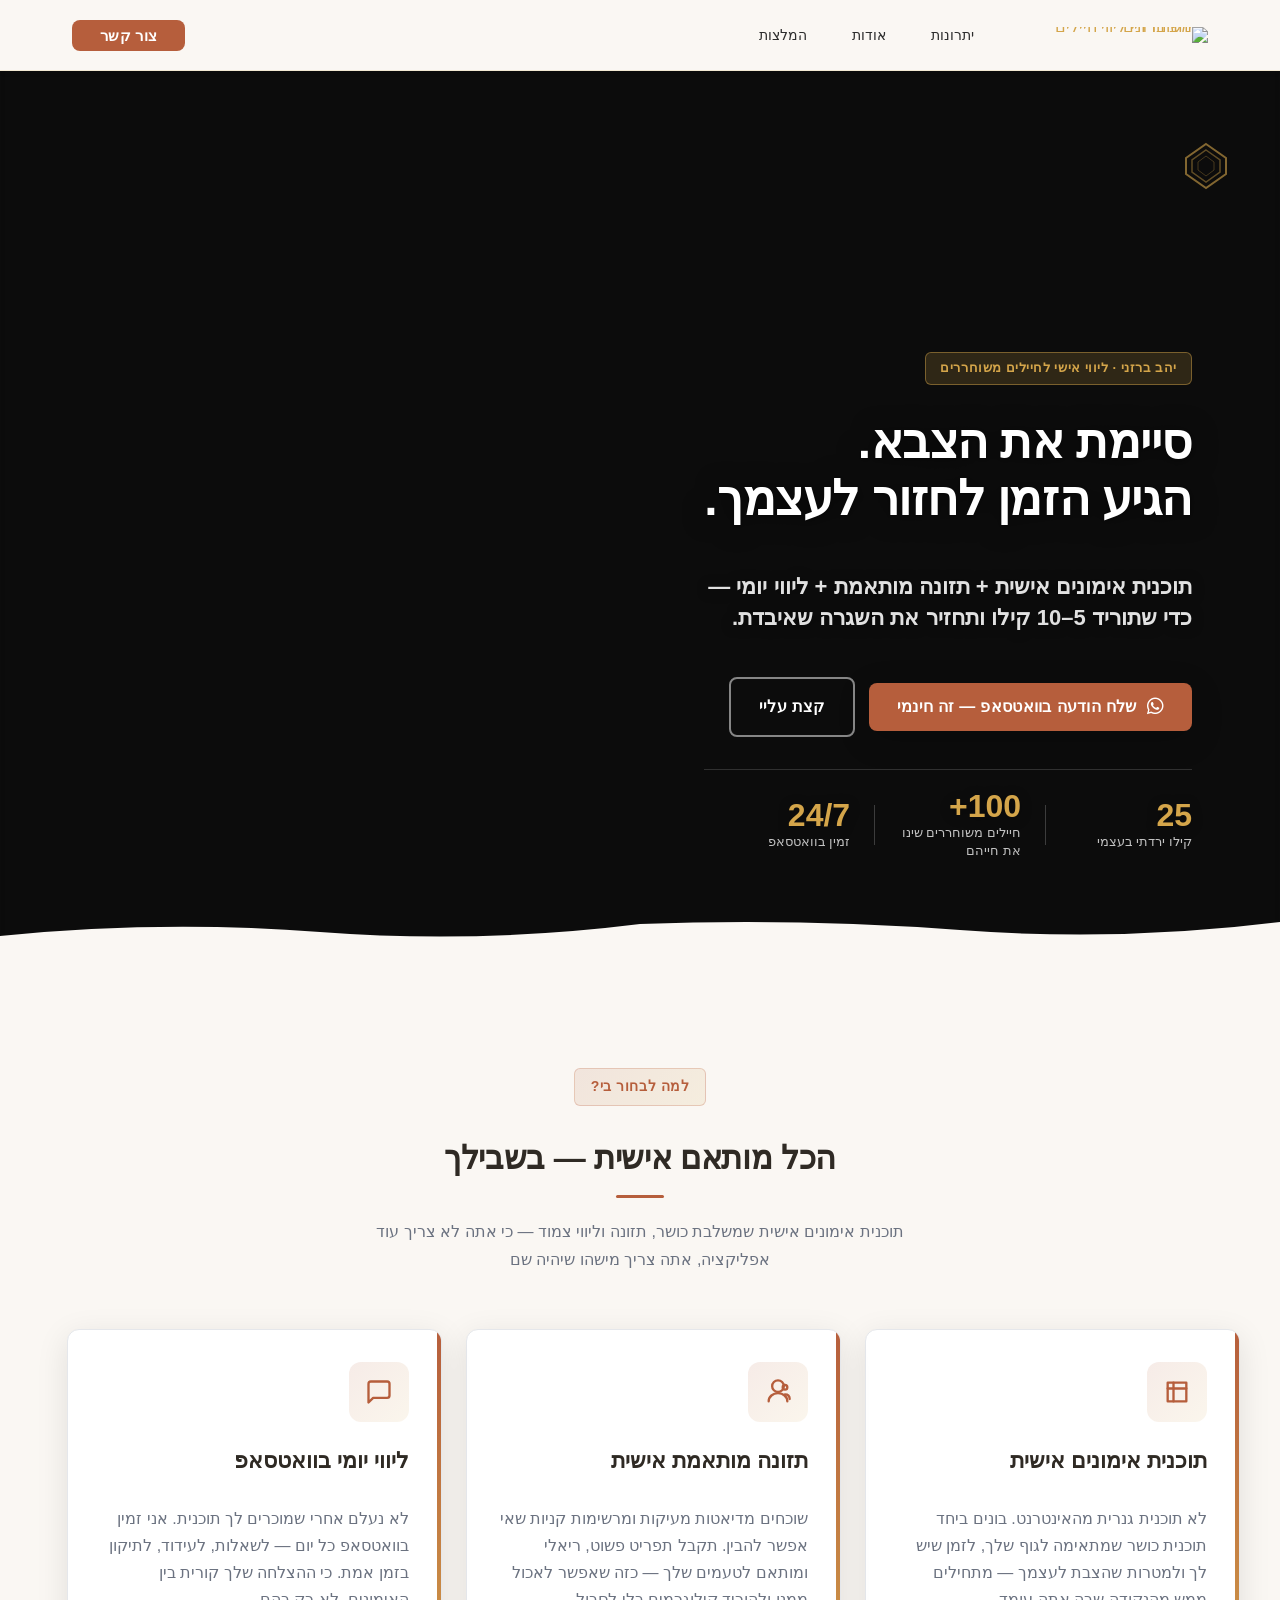
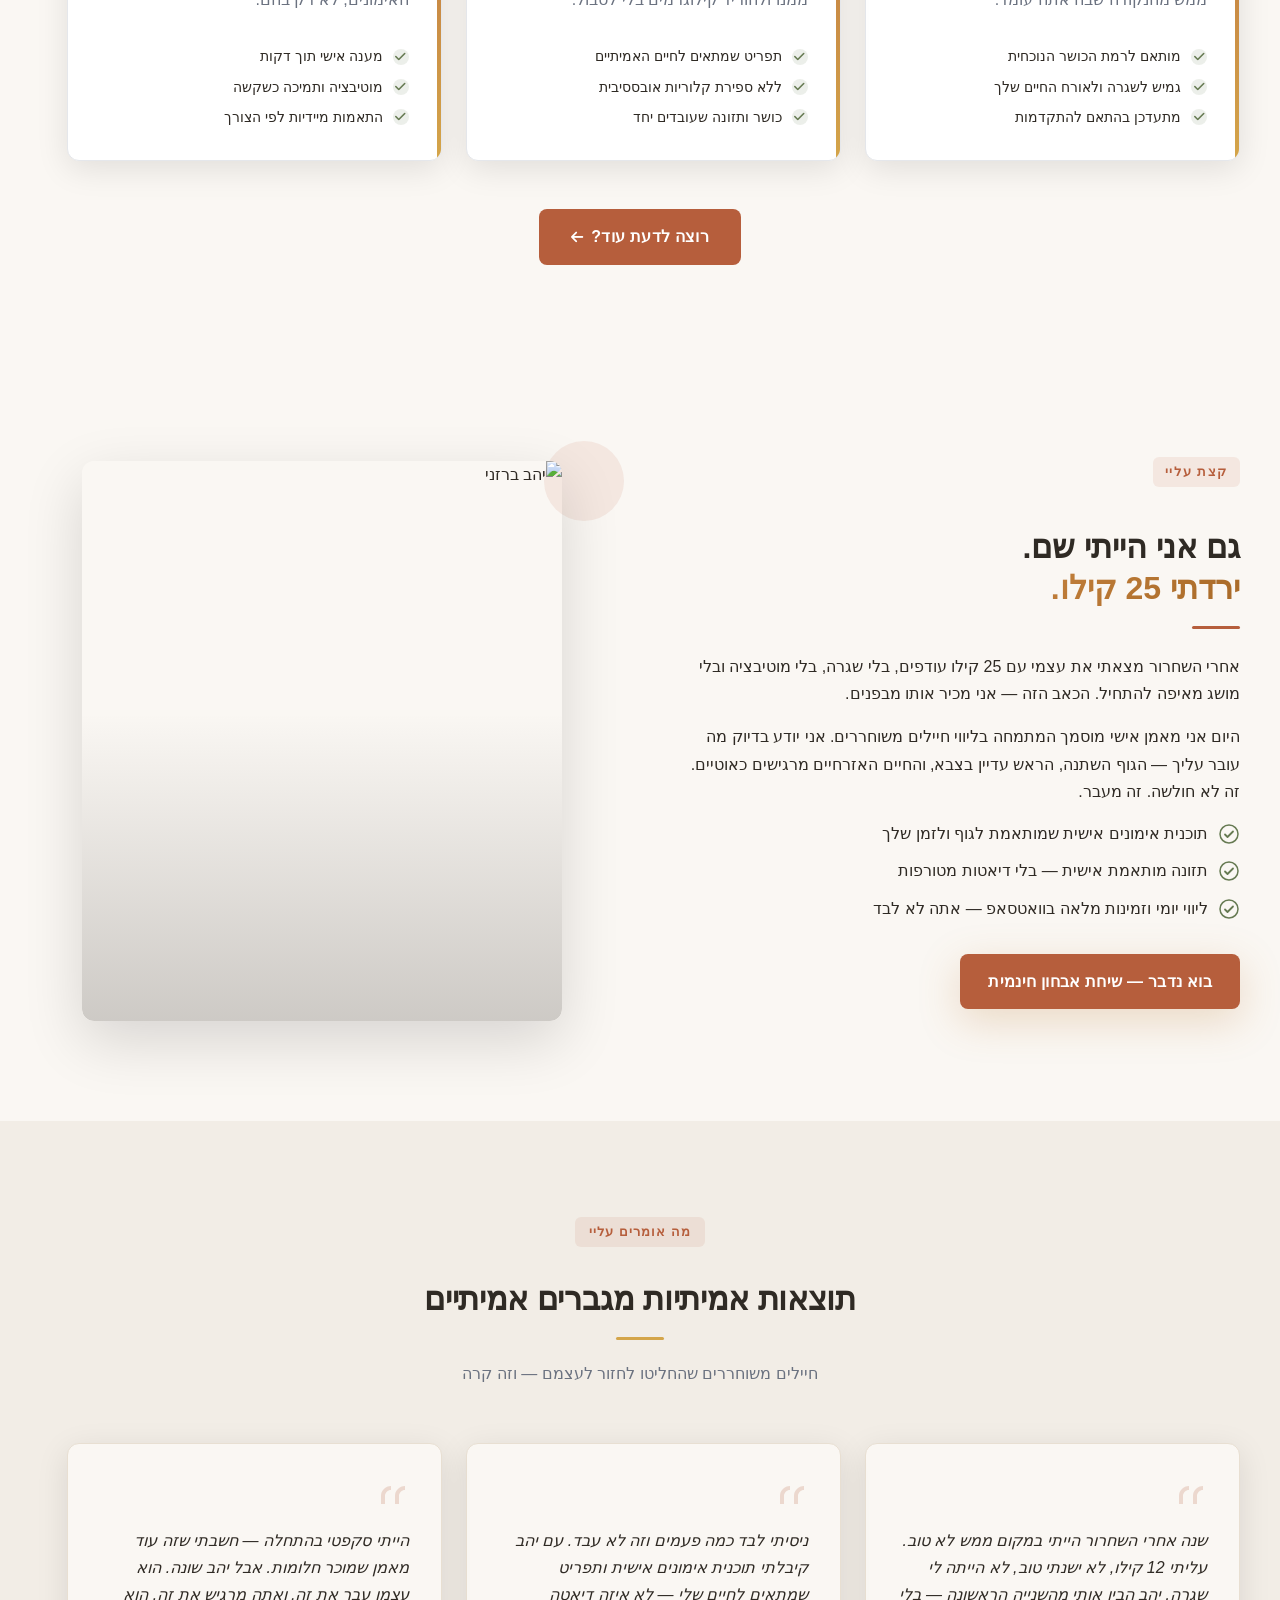
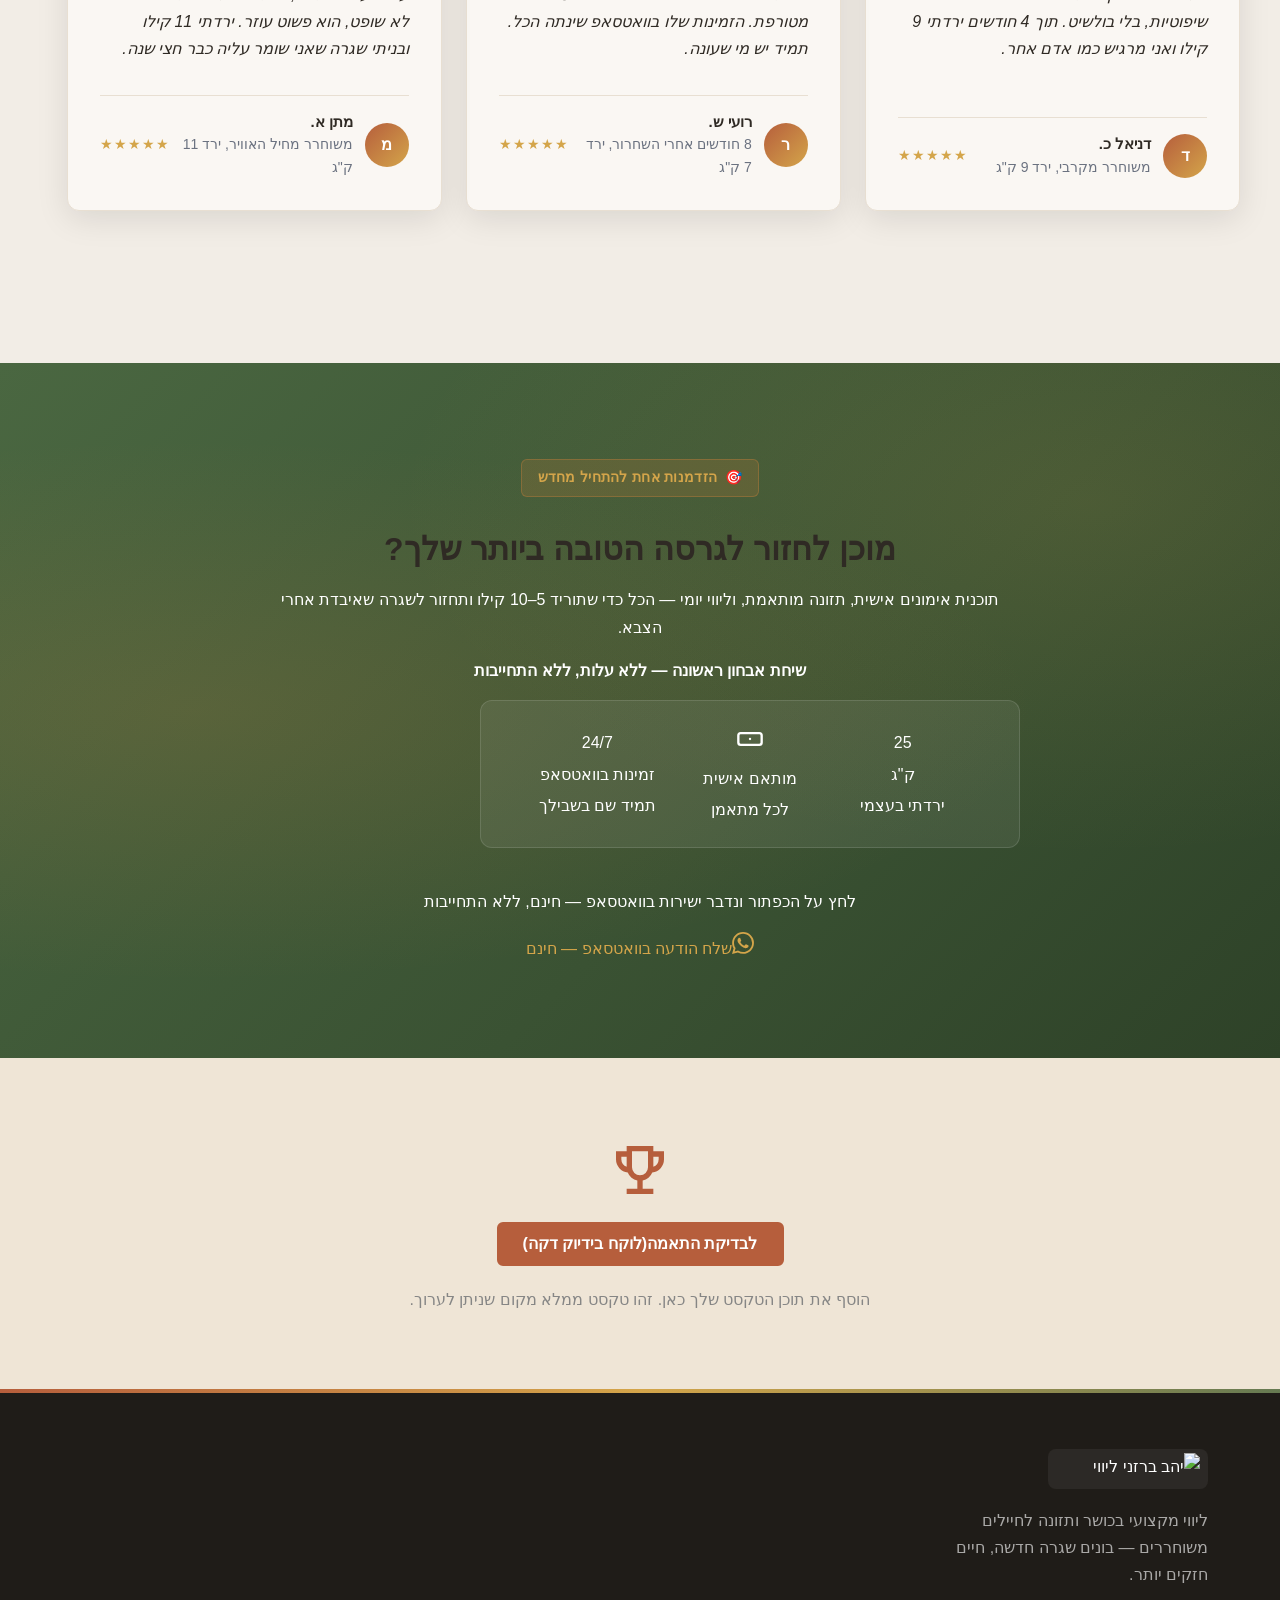
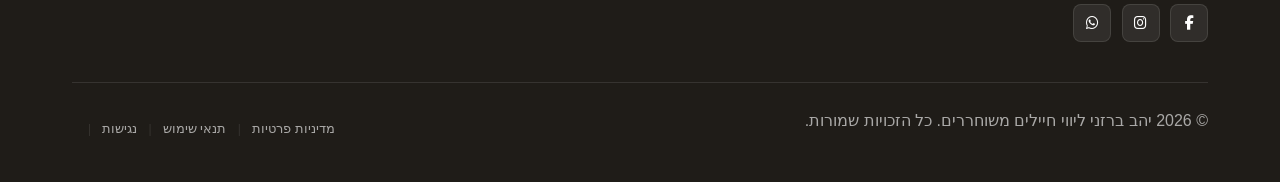
==== public/index.html @ 527dff4b "Incremental sync: 1 page(s) — insert_element, update_icon" ====
<!doctype html><html dir="rtl" lang="ar"><head><meta charset="UTF-8"><meta content="width=device-width,initial-scale=1" name="viewport"><meta content="index, follow" name="robots"><title>יהב ברזני | ליווי אישי לחיילים משוחררים — כושר ותזונה</title><meta content="מאמן אישי מוסמך המתמחה בליווי חיילים משוחררים. תוכנית אימונים אישית, תזונה מותאמת וליווי יומי בוואטסאפ. שיחת אבחון ראשונה — חינם, ללא התחייבות." name="description"><meta content="תוכנית אימונים אישית, תזונה מותאמת אישית, כושר ותזונה, תוכנית כושר לאחר שירות צבאי" name="keywords"><link href="/assets/favicon.ico" rel="icon" type="image/x-icon"><link href="/assets/favicon-16x16.png" rel="icon" type="image/png" sizes="16x16"><link href="/assets/favicon-32x32.png" rel="icon" type="image/png" sizes="32x32"><link href="/assets/favicon-48x48.png" rel="icon" type="image/png" sizes="48x48"><link href="/assets/favicon-192x192.png" rel="icon" type="image/png" sizes="192x192"><link href="/assets/favicon-512x512.png" rel="icon" type="image/png" sizes="512x512"><link href="/assets/apple-touch-icon.png" rel="apple-touch-icon"><script>!function(){"use strict";var t="0818c663-1ec2-4bfd-a412-de3591270f79",e="https://api.zappy5.com/api/analytics/track",a=18e5,n=2592e6,o=!0,i=!0,r=!0;var s=function(){var e="zappy_visitor_"+t,a=null;try{if(a=localStorage.getItem(e)){var o=JSON.parse(a),i=Date.now();if(i-o.created<n)return o.lastSeen=i,localStorage.setItem(e,JSON.stringify(o)),o.id}}catch(t){console.warn("Zappy Analytics: LocalStorage not available")}var r="zv_"+Date.now()+"_"+Math.random().toString(36).substr(2,9);try{localStorage.setItem(e,JSON.stringify({id:r,created:Date.now(),lastSeen:Date.now()}))}catch(t){}return r}(),c=function(){var e="zappy_session_"+t,n=null;try{if(n=sessionStorage.getItem(e)){var o=JSON.parse(n),i=Date.now();if(i-o.timestamp<a)return o.timestamp=i,sessionStorage.setItem(e,JSON.stringify(o)),o.id}}catch(t){console.warn("Zappy Analytics: SessionStorage not available")}var r="zs_"+Date.now()+"_"+Math.random().toString(36).substr(2,9);try{sessionStorage.setItem(e,JSON.stringify({id:r,timestamp:Date.now()}))}catch(t){}return r}();function l(a,n){n=n||{};var o={website_id:t,event_type:a,page_path:window.location.pathname,referrer:document.referrer||"direct",visitor_id:s,session_id:c,metadata:n};if(navigator.sendBeacon){var i=new Blob([JSON.stringify(o)],{type:"application/json"});navigator.sendBeacon(e,i)}else fetch(e,{method:"POST",headers:{"Content-Type":"application/json"},body:JSON.stringify(o),keepalive:!0}).catch(function(t){console.warn("Zappy Analytics: Failed to track event",t)})}o&&l("pageview",{title:document.title,url:window.location.href}),i&&document.addEventListener("click",function(t){var e=t.target;if("BUTTON"===e.tagName||e.closest("button")){var a="BUTTON"===e.tagName?e:e.closest("button");l("click",{element:"button",text:a.textContent.trim().substring(0,100),id:a.id||null,class:a.className||null})}else if("A"===e.tagName||e.closest("a")){var n="A"===e.tagName?e:e.closest("a");l("navigation",{element:"link",text:n.textContent.trim().substring(0,100),href:n.href,external:n.hostname!==window.location.hostname})}},!0),r&&document.addEventListener("submit",function(t){var e=t.target;l("form_submit",{form_id:e.id||null,form_name:e.name||null,form_action:e.action||null,form_method:e.method||"GET"})},!0);var d=Date.now();window.addEventListener("beforeunload",function(){l("page_unload",{time_on_page:Math.floor((Date.now()-d)/1e3),page_path:window.location.pathname})}),window.zappyAnalytics={track:l,getVisitorId:function(){return s},getSessionId:function(){return c}}}()</script><meta content="יהב ברזני | ליווי אישי לחיילים משוחררים" property="og:title"><meta content="סיימת את הצבא? תוכנית אימונים אישית + תזונה מותאמת + ליווי יומי — כדי שתוריד 5–10 קילו ותחזיר את השגרה. שיחת אבחון חינמית!" property="og:description"><meta content="summary_large_image" name="twitter:card"><meta content="יהב ברזני | ליווי אישי לחיילים משוחררים" name="twitter:title"><meta content="סיימת את הצבא? תוכנית אימונים אישית + תזונה מותאמת + ליווי יומי — כדי שתוריד 5–10 קילו ותחזיר את השגרה. שיחת אבחון חינמית!" name="twitter:description"><link href="/styles.css" rel="stylesheet"><link href="https://cdnjs.cloudflare.com/ajax/libs/font-awesome/6.4.0/css/all.min.css" rel="stylesheet" crossorigin="anonymous" integrity="sha512-iecdLmaskl7CVkqkXNQ/ZH/XLlvWZOJyj7Yy7tcenmpD1ypASozpmT/E0iPtmFIB46ZmdtAc9eNBvH0H/ZpiBw==" referrerpolicy="no-referrer"/><style id="zappy-dropdown-submenu-styles">#navMenu li:has(.sub-menu),.nav-menu li:has(.sub-menu),.navbar li:has(.sub-menu),nav li:has(.sub-menu){position:relative}#navMenu .sub-menu,.nav-menu .sub-menu,.navbar .sub-menu,nav .sub-menu{display:block!important;position:absolute!important;top:100%;left:0;min-width:220px;background:#fff;border-radius:8px;box-shadow:0 8px 25px rgba(0,0,0,.15);padding:8px 0;opacity:0;visibility:hidden;transform:translateY(10px);transition:all .3s ease;z-index:1000;list-style:none;pointer-events:none}#navMenu li:hover>.sub-menu,.nav-menu li:hover>.sub-menu,.navbar li:hover>.sub-menu,nav li:hover>.sub-menu{opacity:1!important;visibility:visible!important;transform:translateY(0)!important;pointer-events:auto!important}.sub-menu li{list-style:none;margin:0;padding:0}.sub-menu a{display:block!important;padding:10px 16px!important;color:var(--text-dark,#333)!important;font-weight:500;text-decoration:none;white-space:nowrap;transition:background-color .2s}.sub-menu .zappy-nav-child>a{padding-left:28px!important;font-size:.9em!important;opacity:.85!important}[dir=rtl] .sub-menu .zappy-nav-child>a,html[lang=ar] .sub-menu .zappy-nav-child>a,html[lang=he] .sub-menu .zappy-nav-child>a{padding-left:10px!important;padding-right:28px!important}.sub-menu .zappy-nav-parent>a{font-weight:600!important}.sub-menu a:hover{background-color:#f5f5f5}[dir=rtl] .nav-menu .sub-menu,[dir=rtl] .navbar .sub-menu,[dir=rtl] nav .sub-menu,html[lang=ar] .nav-menu .sub-menu,html[lang=ar] .navbar .sub-menu,html[lang=ar] nav .sub-menu,html[lang=he] .nav-menu .sub-menu,html[lang=he] .navbar .sub-menu,html[lang=he] nav .sub-menu{left:auto!important;right:0!important}.sub-menu:empty,.sub-menu:not(:has(li)):not(:has(> a)),.sub-menu:not(:has(li:not(.zappy-hidden-menu-item))):not(:has(> a)){display:none!important;opacity:0!important;visibility:hidden!important;pointer-events:none!important}li:has(.menu-group-title):hover>.sub-menu{opacity:1!important;visibility:visible!important;transform:translateY(0)!important;pointer-events:auto!important}#navMenu>li>.menu-group-title,.nav-menu>li>.menu-group-title{display:inline-block;padding:.5rem 1rem;cursor:default;user-select:none}@media (max-width:768px){#navMenu .sub-menu,.nav-menu .sub-menu,.navbar .sub-menu,nav .sub-menu{position:static!important;transform:none!important;box-shadow:none!important;background:0 0!important;max-height:0;overflow:hidden;opacity:0;visibility:hidden;transition:max-height .3s ease,opacity .3s ease;padding:0!important;border-radius:0!important}#navMenu .sub-menu.mobile-expanded,.nav-menu .sub-menu.mobile-expanded,.navbar .sub-menu.mobile-expanded{max-height:none!important;overflow-y:visible!important;opacity:1!important;visibility:visible!important;padding:8px 0 8px 16px!important}[dir=rtl] .sub-menu.mobile-expanded,html[lang=he] .sub-menu.mobile-expanded{padding:8px 16px 8px 0!important}#navMenu li:hover>.sub-menu,.nav-menu li:hover>.sub-menu,.navbar li:hover>.sub-menu,nav li:hover>.sub-menu{opacity:0;visibility:hidden;pointer-events:none}#navMenu li>.sub-menu.mobile-expanded,.nav-menu li>.sub-menu.mobile-expanded,.navbar li>.sub-menu.mobile-expanded,nav li>.sub-menu.mobile-expanded{opacity:1!important;visibility:visible!important;pointer-events:auto!important}#navMenu li:has(.sub-menu),.nav-menu li:has(.sub-menu),.navbar li:has(.sub-menu),nav li:has(.sub-menu){display:flex!important;flex-wrap:wrap!important;align-items:center!important;position:relative!important;min-height:44px!important}#navMenu li:has(.sub-menu)>a,.nav-menu li:has(.sub-menu)>a,.navbar li:has(.sub-menu)>a,nav li:has(.sub-menu)>a{flex:1!important;min-width:0!important}#navMenu li:has(.sub-menu)>.menu-group-title,.nav-menu li:has(.sub-menu)>.menu-group-title,.navbar li:has(.sub-menu)>.menu-group-title,nav li:has(.sub-menu)>.menu-group-title{flex:1!important;min-width:0!important;padding:0!important;line-height:inherit!important}#navMenu li:has(.sub-menu)>.sub-menu,.nav-menu li:has(.sub-menu)>.sub-menu,.navbar li:has(.sub-menu)>.sub-menu,nav li:has(.sub-menu)>.sub-menu{flex-basis:100%!important;width:100%!important}#navMenu li:has(.sub-menu)>a [class*=arrow],#navMenu li:has(.sub-menu)>a [class*=chevron],.nav-menu li:has(.sub-menu)>a .fa-angle-down,.nav-menu li:has(.sub-menu)>a .fa-chevron-down,.nav-menu li:has(.sub-menu)>a [class*=arrow],.nav-menu li:has(.sub-menu)>a [class*=chevron],nav li:has(.sub-menu)>a [class*=arrow],nav li:has(.sub-menu)>a [class*=chevron]{display:none!important;visibility:hidden!important}.mobile-submenu-toggle{display:flex!important;align-items:center!important;justify-content:center!important;width:44px!important;height:auto!important;background:0 0!important;border:none!important;cursor:pointer!important;color:var(--text-dark)!important;position:static!important;flex-shrink:0!important;align-self:stretch!important;z-index:2!important;padding:0!important;margin:0!important}.mobile-submenu-toggle::after{content:''!important;width:0!important;height:0!important;border-left:6px solid transparent!important;border-right:6px solid transparent!important;border-top:7px solid currentColor!important;transition:transform .3s ease!important}.mobile-submenu-toggle.expanded::after{transform:rotate(180deg)!important}.sub-menu a{padding:10px 0!important;display:block!important;color:var(--text-dark)!important;white-space:normal!important}.sub-menu .zappy-nav-child>a{padding-left:28px!important;font-size:.9em!important;opacity:.85!important}[dir=rtl] .sub-menu .zappy-nav-child>a,html[lang=ar] .sub-menu .zappy-nav-child>a,html[lang=he] .sub-menu .zappy-nav-child>a{padding-left:0!important;padding-right:28px!important}.sub-menu .zappy-nav-parent>a{font-weight:600!important}#navMenu.active,.nav-menu.active{max-width:100vw!important;overflow-x:hidden!important;box-sizing:border-box!important}.navbar .sub-menu li a,.zappy-products-dropdown .sub-menu a,nav.navbar .sub-menu li a{color:var(--text-dark)!important}}@media (min-width:769px){.mobile-submenu-toggle{display:none!important}}</style><style id="mobile-lang-menu-deployed-css">@media (max-width:768px){.lang-switcher,.nav-container .lang-switcher,.nav-cta-container .lang-switcher,.nav-ecommerce-icons .lang-switcher,.nav-icons-left .lang-switcher,.navbar .lang-switcher,.navbar .nav-cta-container .lang-switcher{display:none!important}.mobile-lang-menu{width:100%;border-top:1px solid rgba(128,128,128,.2);padding:8px 0 0 0;margin-top:8px}.mobile-lang-toggle{display:flex!important;align-items:center;justify-content:space-between;width:100%;padding:12px 16px;background:0 0;border:none;cursor:pointer;font-size:15px;color:inherit;font-family:inherit}.mobile-lang-toggle::after{content:'';display:inline-block;width:8px;height:8px;border-right:2px solid currentColor;border-bottom:2px solid currentColor;transform:rotate(45deg);transition:transform .3s ease;margin-left:8px}.mobile-lang-toggle.expanded::after{transform:rotate(-135deg)}.mobile-lang-options{max-height:0;overflow:hidden;transition:max-height .3s ease}.mobile-lang-options.expanded{max-height:300px}.mobile-lang-option{display:flex!important;align-items:center;gap:10px;padding:10px 24px;text-decoration:none;color:inherit;font-size:14px;font-family:inherit}.mobile-lang-option:hover{background:rgba(128,128,128,.1)}.mobile-lang-option.active{font-weight:600;opacity:.7;pointer-events:none}.mobile-lang-option img{width:20px;height:20px;border-radius:50%}}@media (min-width:769px){.mobile-lang-menu{display:none!important}}</style><style id="zappy-widget-visibility">#mic-access-tool-box,#mic-access-tool-general-button,#mic-init-access-tool #mic-access-tool-box,#mic-init-access-tool #mic-access-tool-general-button,#mic-init-access-tool .mic-access-tool-general-button,._access-icon,._access-menu,.mic-access-tool-box,.mic-access-tool-general-button,div[id*=mic-access-tool-box]{display:none!important;visibility:hidden!important;opacity:0!important;pointer-events:none!important}</style></head><body><nav class="navbar" dir="rtl"><button aria-label="Menu" class="mobile-toggle" id="mobileToggle"><svg viewBox="0 0 24 24" height="24" width="24" fill="none" class="hamburger-icon"><path d="M3 12h18M3 6h18M3 18h18" stroke="currentColor" stroke-width="2" stroke-linecap="round"></path></svg><svg viewBox="0 0 24 24" height="24" width="24" fill="none" class="close-icon" style="display:none"><path d="M18 6L6 18M6 6l12 12" stroke="currentColor" stroke-width="2" stroke-linecap="round"></path></svg></button><button aria-label="Call" class="phone-header-btn" data-phone="0548871669"><svg viewBox="0 0 24 24" height="20" width="20" fill="currentColor"><path d="M22 16.92v3a2 2 0 0 1-2.18 2 19.79 19.79 0 0 1-8.63-3.07 19.5 19.5 0 0 1-6-6 19.79 19.79 0 0 1-3.07-8.67A2 2 0 0 1 4.11 2h3a2 2 0 0 1 2 1.72 12.84 12.84 0 0 0 .7 2.81 2 2 0 0 1-.45 2.11L8.09 9.91a16 16 0 0 0 6 6l1.27-1.27a2 2 0 0 1 2.11-.45 12.84 12.84 0 0 0 2.81.7A2 2 0 0 1 22 16.92z"></path></svg></button><div class="nav-container"><div class="nav-right-group"><div class="nav-brand"><a href="/" class="logo-link"><img alt="יהב ברזני ליווי חיילים משוחררים" src="/assets/logo.webp" class="logo"></a></div><ul class="nav-menu" id="navMenu"><li><a href="#features">יתרונות</a></li><li><a href="#about">אודות</a></li><li><a href="#testimonials">המלצות</a></li></ul></div><div class="nav-cta-container"><a href="https://wa.me/972548871669" class="nav-cta-btn">צור קשר</a></div></div></nav><script>window.addEventListener("load",function(){const e=document.querySelector(".navbar, nav, header");if(!e)return void console.log("[Navbar] Navbar element not found");let t=document.getElementById("mobileToggle")||document.querySelector(".mobile-toggle")||document.querySelector(".hamburger")||document.querySelector(".hamburger-menu")||document.querySelector(".menu-toggle")||document.querySelector(".burger-menu")||document.querySelector('[aria-label="Menu"]')||document.querySelector('[aria-label="תפריט"]');const o=document.querySelector(".phone-header-btn"),n=window.getComputedStyle(e);let r=n.backgroundColor;if(console.log("[Navbar] Initial navbar background:",r),"transparent"===r||"rgba(0, 0, 0, 0)"===r||r.startsWith("rgba")&&r.includes(", 0)")){const e=n.backgroundImage;if(e&&"none"!==e)console.log("[Navbar] Navbar has background image/gradient, using dark text"),r="rgb(240, 240, 240)";else{const e=window.getComputedStyle(document.body).backgroundColor;console.log("[Navbar] Navbar transparent, using body background:",e),r=e}}const i=r.match(/\d+/g);if(i&&i.length>=3){const e=(.299*parseInt(i[0])+.587*parseInt(i[1])+.114*parseInt(i[2]))/255;console.log("[Navbar] Mobile button colors preserved from Claude CSS (luminance:",e.toFixed(2)+")");const n=document.createElement("style");n.id="zappy-mobile-nav-fix";document.documentElement.lang;document.documentElement.dir,n.textContent='\n        /* Hide mobile buttons on desktop, show only on mobile */\n        @media (min-width: 769px) {\n          .mobile-toggle,\n          .phone-header-btn {\n            display: none !important;\n          }\n        }\n        \n        /* Show and position mobile buttons correctly on mobile */\n        @media (max-width: 768px) {\n          .mobile-toggle,\n          .phone-header-btn {\n            position: absolute !important;\n            top: 50% !important;\n            transform: translateY(-50%) !important;\n            z-index: 1001 !important;\n            display: flex !important;\n            align-items: center !important;\n            justify-content: center !important;\n            width: 36px !important;\n            height: 36px !important;\n            border-radius: 50% !important;\n            border: none !important;\n            cursor: pointer !important;\n            padding: 6px !important;\n            background: none !important;\n            color: var(--nav-text, var(--text-dark)) !important;\n          }\n          \n          /* LTR positioning (default): hamburger LEFT, phone RIGHT */\n          html:not([dir="rtl"]):not([lang="he"]):not([lang="ar"]) .mobile-toggle,\n          html[dir="ltr"] .mobile-toggle {\n            left: 12px !important;\n            right: auto !important;\n          }\n          html:not([dir="rtl"]):not([lang="he"]):not([lang="ar"]) .phone-header-btn,\n          html[dir="ltr"] .phone-header-btn {\n            right: 12px !important;\n            left: auto !important;\n          }\n          \n          /* RTL positioning: hamburger RIGHT, phone LEFT */\n          html[dir="rtl"] .mobile-toggle,\n          html[lang="he"] .mobile-toggle,\n          html[lang="ar"] .mobile-toggle {\n            right: 12px !important;\n            left: auto !important;\n          }\n          html[dir="rtl"] .phone-header-btn,\n          html[lang="he"] .phone-header-btn,\n          html[lang="ar"] .phone-header-btn {\n            left: 12px !important;\n            right: auto !important;\n          }\n          \n          /* CRITICAL: Ensure nav-container has min-height on mobile */\n          /* All children are positioned absolutely/fixed on mobile, so height:auto collapses to 0 */\n          .nav-container {\n            min-height: 70px !important;\n            position: relative !important;\n          }\n          \n          /* Ensure SVG icons are properly sized and inherit color */\n          .mobile-toggle svg,\n          .phone-header-btn svg {\n            width: 24px !important;\n            height: 24px !important;\n            /* Don\'t force display - let JavaScript control hamburger/close toggle */\n          }\n          \n          /* Reset nav-cta-container on mobile - remove desktop box-shadow/padding */\n          /* that creates a visible ghost box when CTA button is hidden */\n          .nav-cta-container {\n            box-shadow: none !important;\n            padding: 0 !important;\n          }\n          \n          /* Hide nav-cta-container entirely on mobile when there\'s no lang-switcher */\n          /* (only the CTA button is inside, and it\'s hidden on mobile) */\n          .nav-cta-container:not(:has(.lang-switcher)) {\n            display: none !important;\n          }\n          \n          /* CRITICAL: Prevent hero image fade gradient from bleeding over headline text */\n          /* The .image-fade-gradient has bottom: -30px (extends below parent) */\n          /* On mobile stacked layout, this overlaps the h1 text below the image */\n          .hero-image-column {\n            overflow: hidden !important;\n          }\n          .image-fade-gradient {\n            bottom: 0 !important;\n          }\n          \n          /* Hide desktop language switcher on mobile - hamburger menu handles it */\n          /* High specificity to override stored CSS */\n          .lang-switcher,\n          .nav-cta-container .lang-switcher,\n          .nav-container .lang-switcher,\n          .navbar .lang-switcher,\n          .navbar .nav-cta-container .lang-switcher {\n            display: none !important;\n          }\n        }\n      ';const r=document.getElementById("zappy-mobile-nav-fix");r&&r.remove(),document.head.appendChild(n),console.log("[Navbar] Critical CSS injected for mobile nav positioning");const l=window.innerWidth<=768;if(t){const e=t.querySelector(".hamburger-icon"),o=t.querySelector(".close-icon");e&&(e.style.setProperty("width","24px","important"),e.style.setProperty("height","24px","important"),e.style.setProperty("display","block","important")),o&&(o.style.setProperty("width","24px","important"),o.style.setProperty("height","24px","important"),o.style.setProperty("display","none","important")),l?(t.style.setProperty("position","absolute","important"),t.style.setProperty("top","50%","important"),t.style.setProperty("transform","translateY(-50%)","important"),t.style.setProperty("z-index","1001","important"),t.style.removeProperty("left"),t.style.removeProperty("right"),console.log("[Navbar] Mobile toggle positioning applied (mobile viewport)")):(t.style.removeProperty("position"),t.style.removeProperty("top"),t.style.removeProperty("transform"),t.style.removeProperty("z-index"),t.style.removeProperty("left"),t.style.removeProperty("right"),console.log("[Navbar] Desktop viewport - cleared mobile toggle inline positioning"))}if(o){const e=o.querySelector("svg");e&&(e.style.width="24px",e.style.height="24px",e.setAttribute("width","24"),e.setAttribute("height","24")),l?(o.style.setProperty("position","absolute","important"),o.style.setProperty("top","50%","important"),o.style.setProperty("transform","translateY(-50%)","important"),o.style.setProperty("z-index","1001","important"),o.style.removeProperty("left"),o.style.removeProperty("right"),console.log("[Navbar] Phone button positioning applied (mobile viewport)")):(o.style.removeProperty("position"),o.style.removeProperty("top"),o.style.removeProperty("transform"),o.style.removeProperty("z-index"),o.style.removeProperty("left"),o.style.removeProperty("right"),console.log("[Navbar] Desktop viewport - cleared phone button inline positioning"))}}else console.log("[Navbar] Could not parse background color:",r);t=document.getElementById("mobileToggle")||document.querySelector(".mobile-toggle")||document.querySelector(".hamburger")||document.querySelector(".hamburger-menu")||document.querySelector(".menu-toggle")||document.querySelector(".burger-menu")||document.querySelector('[aria-label="Menu"]')||document.querySelector('[aria-label="תפריט"]');const l=document.getElementById("navMenu")||document.querySelector(".nav-menu")||document.querySelector(".nav-links")||document.querySelector("nav ul:not(.submenu)");if(!t||!l)return void console.log("[Navbar] Mobile toggle or menu not found:",{toggle:!!t,menu:!!l});l.id||(l.id="navMenu"),console.log("[Navbar] Initializing mobile menu...");const a=t.cloneNode(!0);t.parentNode.replaceChild(a,t),a.addEventListener("click",function(e){e.preventDefault(),e.stopPropagation();const t=this.querySelector(".hamburger-icon"),o=this.querySelector(".close-icon");l.classList.contains("active")?(l.classList.remove("active"),t&&t.style.setProperty("display","block","important"),o&&o.style.setProperty("display","none","important"),document.body.style.overflow="",console.log("[Navbar] Menu closed")):(l.classList.add("active"),t&&t.style.setProperty("display","none","important"),o&&o.style.setProperty("display","block","important"),document.body.style.overflow="hidden",console.log("[Navbar] Menu opened"))}),l.querySelectorAll("a").forEach(function(e){e.addEventListener("click",function(){if("#"===this.getAttribute("href"))return;const e=a.querySelector(".hamburger-icon"),t=a.querySelector(".close-icon");l.classList.remove("active"),e&&e.style.setProperty("display","block","important"),t&&t.style.setProperty("display","none","important"),document.body.style.overflow="",console.log("[Navbar] Menu closed (link clicked)")})});var s=l.querySelectorAll(".dropdown-toggle");s.forEach(function(e){e.addEventListener("click",function(e){e.preventDefault(),e.stopPropagation();var t=this.closest(".nav-dropdown");t&&(t.parentNode.querySelectorAll(".nav-dropdown.open").forEach(function(e){e!==t&&e.classList.remove("open")}),t.classList.toggle("open"),console.log("[Navbar] Dropdown toggled:",t.classList.contains("open")?"open":"closed"))})}),document.addEventListener("click",function(e){e.target.closest(".nav-dropdown")||document.querySelectorAll(".nav-dropdown.open").forEach(function(e){e.classList.remove("open")})}),console.log("[Navbar] Dropdown handlers initialized for "+s.length+" dropdowns"),o&&o.addEventListener("click",function(){const e=document.querySelectorAll('a[href^="tel:"]'),t=e.length>0?e[0].getAttribute("href").replace("tel:",""):"0548871669";window.location.href="tel:"+t,console.log("[Navbar] Phone button clicked")}),console.log("[Navbar] Mobile menu initialized successfully");const p=function(){const e=document.querySelector(".whatsapp-float");e&&(window.innerWidth>=769?(e.style.setProperty("display","none","important"),e.style.setProperty("visibility","hidden","important"),e.style.setProperty("opacity","0","important"),e.style.setProperty("pointer-events","none","important"),console.log("[WhatsApp] Button hidden on desktop")):(e.style.removeProperty("display"),e.style.removeProperty("visibility"),e.style.removeProperty("opacity"),e.style.removeProperty("pointer-events"),console.log("[WhatsApp] Button visible on mobile")))};let c;p(),window.addEventListener("resize",function(){clearTimeout(c),c=setTimeout(p,100)})})</script><main><section class="index-hero-section" id="hero" data-layout-spec="בית-hero" dir="rtl" data-hero-type="fullscreen-scrim" data-zappy-bg-color="" data-zappy-bg-image="assets/business-general-hero-upload-1777404931074.webp" data-zappy-bg-overlay-color="#000000" data-zappy-bg-overlay-opacity="23" data-zappy-bg-type="image" data-zappy-bg-video-type="" data-zappy-bg-video-url="" style="--zappy-bg-overlay:rgba(0, 0, 0, 0.55);--zappy-bg-image:url(&quot;assets/business-general-hero-upload-1777404931074.webp&quot;);background-image:linear-gradient(rgba(0, 0, 0, 0.55), rgba(0, 0, 0, 0.55)), url(&quot;assets/business-general-hero-upload-1777404931074.webp&quot;);background-size:cover;background-position:center center;background-repeat:no-repeat;position:relative;overflow:hidden"><div class="index-hero-bg" style="display:none" data-zappy-original-bg="hidden"><img alt="חייל משוחרר בכושר גופני מצוין לאחר תהליך שינוי אישי" src="/assets/site-index-hero-image-1-1777404597900-igrpmd.webp?v=1777404597900" data-element-id="img-1777404632488-ntzoqefqk" data-element-type="image" data-context="A determined Israeli young man in his mid-20s, post-military, standing confidently in a gym or outdoor training setting. He looks strong and motivated, wearing athletic clothes. The scene conveys transformation, discipline, and hope. Warm natural lighting, cinematic quality, realistic photography style." data-hero-background="true" data-hero-bg="true" data-placeholder="index-hero-image-1" height="700" width="1200"></div><div class="index-hero-scrim" aria-hidden="true" data-zappy-gradient-scrim="true" data-zappy-original-bg="hidden" data-zappy-scrim-orig-opacity="1" style="opacity:1;display:none"></div><div class="index-hero-brand-motif" aria-hidden="true"><svg viewBox="0 0 52 52" height="52" width="52" fill="none" xmlns="http://www.w3.org/2000/svg" aria-hidden="true" data-no-icon-edit="true"><path d="M26 4 L46 18 L46 34 L26 48 L6 34 L6 18 Z" fill="none" opacity="0.7" stroke="#D4A54A" stroke-width="2"></path><path d="M26 10 L40 20 L40 32 L26 42 L12 32 L12 20 Z" fill="none" opacity="0.5" stroke="#D4A54A" stroke-width="1.5"></path><path d="M26 16 L34 22 L34 30 L26 36 L18 30 L18 22 Z" fill="none" opacity="0.35" stroke="#D4A54A" stroke-width="1"></path></svg></div><div class="index-hero-container"><div class="index-hero-content"><div class="index-hero-label"><span>יהב ברזני · ליווי אישי לחיילים משוחררים</span></div><h1 class="index-hero-h1">סיימת את הצבא.<br>הגיע הזמן לחזור לעצמך.</h1><h3 class="index-hero-h3">תוכנית אימונים אישית + תזונה מותאמת + ליווי יומי —<br>כדי שתוריד 5–10 קילו ותחזיר את השגרה שאיבדת.</h3><div class="index-hero-ctas"><a href="https://wa.me/972548871669" class="btn-primary btn index-hero-btn-primary" data-element-id="btn-1777404632486-gz29250ap" data-element-type="button" data-native-element="true" rel="noopener noreferrer" style="border-color:var(--primary-color, var(--primary, #8B0000)) !important;color:rgb(255, 255, 255) !important;background-color:var(--primary-color, var(--primary, #8B0000)) !important;background-image:none !important" target="_blank"><i class="fab fa-whatsapp"></i>שלח הודעה בוואטסאפ — זה חינמי</a><a href="#about" class="index-hero-btn-secondary" data-element-id="btn-1777404632486-3b8781lom" data-element-type="button" data-native-element="true">קצת עליי</a></div><div class="index-hero-trust"><div class="index-hero-trust-item"><span class="index-hero-trust-num">25</span><span class="index-hero-trust-label">קילו ירדתי בעצמי</span></div><div class="index-hero-trust-divider" aria-hidden="true"></div><div class="index-hero-trust-item"><span class="index-hero-trust-num">100+</span><span class="index-hero-trust-label">חיילים משוחררים שינו את חייהם</span></div><div class="index-hero-trust-divider" aria-hidden="true"></div><div class="index-hero-trust-item"><span class="index-hero-trust-num">24/7</span><span class="index-hero-trust-label">זמין בוואטסאפ</span></div></div></div></div><div class="index-hero-divider-wrapper"><svg viewBox="0 0 1200 72" xmlns="http://www.w3.org/2000/svg" aria-hidden="true" data-no-icon-edit="true" preserveAspectRatio="none"><path d="M0,72 L0,36 Q150,20 300,32 T600,24 Q750,18 900,30 T1200,22 L1200,72 Z" fill="#FAF7F3"></path></svg></div></section><section class="index-features-section" id="features" data-layout-spec="בית-features" dir="rtl"><div class="index-features-container"><div class="index-features-header"><p class="zappy-editable"><span class="index-features-label">למה לבחור בי?</span></p><h2 class="index-features-title">הכל מותאם אישית — בשבילך</h2><div class="index-features-underline" aria-hidden="true"></div><p class="index-features-subtitle">תוכנית אימונים אישית שמשלבת כושר, תזונה וליווי צמוד — כי אתה לא צריך עוד אפליקציה, אתה צריך מישהו שיהיה שם</p></div><div class="zappy-preserve-css-grid index-features-grid" style="--zappy-grid-cols:375.104px 375.115px 375.115px;grid-template-columns:375.104px 375.115px 375.115px;display:grid;align-items:stretch !important" id="zappy-auto-grid-1777403067475-rngyyp" data-original-gap="24px" data-original-item-width="375" data-zappy-auto-grid="true" data-zappy-explicit-columns="true"><article class="index-feature-card" data-grid-item-index="0"><div class="index-feature-icon-wrap"><svg viewBox="0 0 24 24" height="32" width="32" fill="none" xmlns="http://www.w3.org/2000/svg" aria-hidden="true" data-element-type="icon" data-icon-type="svg" stroke="currentColor" stroke-linecap="round" stroke-linejoin="round" stroke-width="2" class="index-feature-icon"><path d="M4 4h16v16H4z"></path><path d="M4 9h16"></path><path d="M9 4v16"></path></svg></div><div class="index-feature-content"><h3 class="index-feature-title">תוכנית אימונים אישית</h3><p class="index-feature-desc">לא תוכנית גנרית מהאינטרנט. בונים ביחד תוכנית כושר שמתאימה לגוף שלך, לזמן שיש לך ולמטרות שהצבת לעצמך — מתחילים ממש מהנקודה שבה אתה עומד.</p><ul class="index-feature-list"><li><i class="fa-solid fa-check" data-element-id="icon-1777403067444-z6r9mbrrt" data-element-type="icon" data-icon-type="fontawesome" aria-hidden="true" style="pointer-events:auto;cursor:pointer"></i><span>מותאם לרמת הכושר הנוכחית</span></li><li><i class="fa-solid fa-check" data-element-id="icon-1777403067444-7k7frc2px" data-element-type="icon" data-icon-type="fontawesome" aria-hidden="true" style="pointer-events:auto;cursor:pointer"></i><span>גמיש לשגרה ולאורח החיים שלך</span></li><li><i class="fa-solid fa-check" data-element-id="icon-1777403067444-fmhfoqjuo" data-element-type="icon" data-icon-type="fontawesome" aria-hidden="true" style="pointer-events:auto;cursor:pointer"></i><span>מתעדכן בהתאם להתקדמות</span></li></ul></div></article><article class="index-feature-card" data-grid-item-index="1"><div class="index-feature-icon-wrap"><svg viewBox="0 0 24 24" height="32" width="32" fill="none" xmlns="http://www.w3.org/2000/svg" aria-hidden="true" data-element-type="icon" data-icon-type="svg" stroke="currentColor" stroke-linecap="round" stroke-linejoin="round" stroke-width="2" class="index-feature-icon"><path d="M12 2a5 5 0 0 1 0 10A5 5 0 0 1 12 2z"></path><path d="M4 20c0-4 3.6-7 8-7s8 3 8 7"></path><circle cx="18" cy="8" r="2"></circle><path d="M18 14c2.5 0 4 1.5 4 4"></path></svg></div><div class="index-feature-content"><h3 class="index-feature-title">תזונה מותאמת אישית</h3><p class="index-feature-desc">שוכחים מדיאטות מעיקות ומרשימות קניות שאי אפשר להבין. תקבל תפריט פשוט, ריאלי ומותאם לטעמים שלך — כזה שאפשר לאכול ממנו ולהוריד קילוגרמים בלי לסבול.</p><ul class="index-feature-list"><li><i class="fa-solid fa-check" data-element-id="icon-1777403067444-e9czcpqtm" data-element-type="icon" data-icon-type="fontawesome" aria-hidden="true" style="pointer-events:auto;cursor:pointer"></i><span>תפריט שמתאים לחיים האמיתיים</span></li><li><i class="fa-solid fa-check" data-element-id="icon-1777403067444-9116ngxfr" data-element-type="icon" data-icon-type="fontawesome" aria-hidden="true" style="pointer-events:auto;cursor:pointer"></i><span>ללא ספירת קלוריות אובססיבית</span></li><li><i class="fa-solid fa-check" data-element-id="icon-1777403067444-1zqrburla" data-element-type="icon" data-icon-type="fontawesome" aria-hidden="true" style="pointer-events:auto;cursor:pointer"></i><span>כושר ותזונה שעובדים יחד</span></li></ul></div></article><article class="index-feature-card" data-grid-item-index="2"><div class="index-feature-icon-wrap"><svg viewBox="0 0 24 24" height="32" width="32" fill="none" xmlns="http://www.w3.org/2000/svg" aria-hidden="true" data-element-type="icon" data-icon-type="svg" stroke="currentColor" stroke-linecap="round" stroke-linejoin="round" stroke-width="2" class="index-feature-icon"><path d="M21 15a2 2 0 0 1-2 2H7l-4 4V5a2 2 0 0 1 2-2h14a2 2 0 0 1 2 2z"></path></svg></div><div class="index-feature-content"><h3 class="index-feature-title">ליווי יומי בוואטסאפ</h3><p class="index-feature-desc">לא נעלם אחרי שמוכרים לך תוכנית. אני זמין בוואטסאפ כל יום — לשאלות, לעידוד, לתיקון בזמן אמת. כי ההצלחה שלך קורית בין האימונים, לא רק בהם.</p><ul class="index-feature-list"><li><i class="fa-solid fa-check" data-element-id="icon-1777403067444-kmdnt5t27" data-element-type="icon" data-icon-type="fontawesome" aria-hidden="true" style="pointer-events:auto;cursor:pointer"></i><span>מענה אישי תוך דקות</span></li><li><i class="fa-solid fa-check" data-element-id="icon-1777403067444-6fo8b9zzl" data-element-type="icon" data-icon-type="fontawesome" aria-hidden="true" style="pointer-events:auto;cursor:pointer"></i><span>מוטיבציה ותמיכה כשקשה</span></li><li><i class="fa-solid fa-check" data-element-id="icon-1777403067444-febtilj67" data-element-type="icon" data-icon-type="fontawesome" aria-hidden="true" style="pointer-events:auto;cursor:pointer"></i><span>התאמות מיידיות לפי הצורך</span></li></ul></div></article></div><div class="index-features-cta-row"><a href="#contact" class="btn-primary index-features-cta" data-element-id="btn-1777403067439-gwc0ocbox" data-element-type="button" data-native-element="true"><span>רוצה לדעת עוד?</span><i class="fa-solid fa-arrow-left" aria-hidden="true"></i></a></div></div></section><section class="index-about-section" id="about" data-layout-spec="בית-about" dir="rtl"><div class="index-about-container"><div class="index-about-content"><p><span class="index-about-label">קצת עליי</span></p><h2 class="index-about-heading">גם אני הייתי שם.<br><span class="index-about-heading-accent">ירדתי 25 קילו.</span></h2><div class="index-about-underline" aria-hidden="true"></div><p class="index-about-intro">אחרי השחרור מצאתי את עצמי עם 25 קילו עודפים, בלי שגרה, בלי מוטיבציה ובלי מושג מאיפה להתחיל. הכאב הזה — אני מכיר אותו מבפנים.</p><p>היום אני מאמן אישי מוסמך המתמחה בליווי חיילים משוחררים. אני יודע בדיוק מה עובר עליך — הגוף השתנה, הראש עדיין בצבא, והחיים האזרחיים מרגישים כאוטיים. זה לא חולשה. זה מעבר.</p><ul class="index-about-values"><li data-grid-item-index="0"><span class="index-about-value-icon" aria-hidden="true"><svg viewBox="0 0 20 20" height="20" width="20" fill="none" xmlns="http://www.w3.org/2000/svg" data-element-type="icon" data-icon-type="svg"><circle cx="10" cy="10" r="9" stroke="currentColor" stroke-width="1.5"></circle><path d="M6 10.5l2.5 2.5 5.5-5.5" stroke="currentColor" stroke-width="1.8" stroke-linecap="round" stroke-linejoin="round"></path></svg></span><span>תוכנית אימונים אישית שמותאמת לגוף ולזמן שלך</span></li><li data-grid-item-index="1"><span class="index-about-value-icon" aria-hidden="true"><svg viewBox="0 0 20 20" height="20" width="20" fill="none" xmlns="http://www.w3.org/2000/svg" data-element-type="icon" data-icon-type="svg"><circle cx="10" cy="10" r="9" stroke="currentColor" stroke-width="1.5"></circle><path d="M6 10.5l2.5 2.5 5.5-5.5" stroke="currentColor" stroke-width="1.8" stroke-linecap="round" stroke-linejoin="round"></path></svg></span><span>תזונה מותאמת אישית — בלי דיאטות מטורפות</span></li><li data-grid-item-index="2"><span class="index-about-value-icon" aria-hidden="true"><svg viewBox="0 0 20 20" height="20" width="20" fill="none" xmlns="http://www.w3.org/2000/svg" data-element-type="icon" data-icon-type="svg"><circle cx="10" cy="10" r="9" stroke="currentColor" stroke-width="1.5"></circle><path d="M6 10.5l2.5 2.5 5.5-5.5" stroke="currentColor" stroke-width="1.8" stroke-linecap="round" stroke-linejoin="round"></path></svg></span><span>ליווי יומי וזמינות מלאה בוואטסאפ — אתה לא לבד</span></li></ul><p><a href="#contact" class="index-about-cta">בוא נדבר — שיחת אבחון חינמית</a></p></div><div class="index-about-image-wrapper"><div class="index-about-image-frame"><img alt="יהב ברזני" src="/assets/image-1777403874880-phcfns.webp?v=1777403877304" data-element-id="img-1777404237966-s46odj36z" data-element-type="image" style="display:block;width:100%;height:560px;object-fit:cover;border-radius:8px;object-position:51% 53%"></div><div class="index-about-deco-dot" aria-hidden="true"></div></div></div></section><section class="index-testimonials-section" id="testimonials" data-layout-spec="בית-testimonials" dir="rtl"><div class="index-testimonials-container"><div class="index-testimonials-header"><p class="zappy-editable"><span class="index-testimonials-label">מה אומרים עליי</span></p><h2 class="index-testimonials-title">תוצאות אמיתיות מגברים אמיתיים</h2><div class="index-testimonials-underline" aria-hidden="true"></div><p class="index-testimonials-subtitle">חיילים משוחררים שהחליטו לחזור לעצמם — וזה קרה</p></div><div class="zappy-preserve-css-grid index-testimonials-grid" style="--zappy-grid-cols:375.104px 375.115px 375.115px;grid-template-columns:375.104px 375.115px 375.115px;display:grid;align-items:stretch !important" id="zappy-auto-grid-1777407589565-7k60iu" data-original-gap="24px" data-original-item-width="375" data-zappy-auto-grid="true" data-zappy-explicit-columns="true"><article class="index-testimonials-card" data-grid-item-index="0"><div class="index-testimonials-quote-icon" aria-hidden="true"><svg viewBox="0 0 32 32" height="32" width="32" fill="none" xmlns="http://www.w3.org/2000/svg" aria-hidden="true" data-no-icon-edit="true"><path d="M4 20C4 14.477 8.477 10 14 10V14C10.686 14 8 16.686 8 20V28H4V20ZM18 20C18 14.477 22.477 10 28 10V14C24.686 14 22 16.686 22 20V28H18V20Z" fill="currentColor" opacity="0.2"></path></svg></div><blockquote class="index-testimonials-quote"><p>שנה אחרי השחרור הייתי במקום ממש לא טוב. עליתי 12 קילו, לא ישנתי טוב, לא הייתה לי שגרה. יהב הבין אותי מהשנייה הראשונה — בלי שיפוטיות, בלי בולשיט. תוך 4 חודשים ירדתי 9 קילו ואני מרגיש כמו אדם אחר.</p></blockquote><footer class="index-testimonials-author"><div class="index-testimonials-avatar"><span>ד</span></div><div class="index-testimonials-author-info"><strong>דניאל כ.</strong><small>משוחרר מקרבי, ירד 9 ק"ג</small></div><div class="index-testimonials-stars" aria-label="דירוג 5 כוכבים"><span aria-hidden="true">★★★★★</span></div></footer></article><article class="index-testimonials-card" data-grid-item-index="1"><div class="index-testimonials-quote-icon" aria-hidden="true"><svg viewBox="0 0 32 32" height="32" width="32" fill="none" xmlns="http://www.w3.org/2000/svg" aria-hidden="true" data-no-icon-edit="true"><path d="M4 20C4 14.477 8.477 10 14 10V14C10.686 14 8 16.686 8 20V28H4V20ZM18 20C18 14.477 22.477 10 28 10V14C24.686 14 22 16.686 22 20V28H18V20Z" fill="currentColor" opacity="0.2"></path></svg></div><blockquote class="index-testimonials-quote"><p>ניסיתי לבד כמה פעמים וזה לא עבד. עם יהב קיבלתי תוכנית אימונים אישית ותפריט שמתאים לחיים שלי — לא איזה דיאטה מטורפת. הזמינות שלו בוואטסאפ שינתה הכל. תמיד יש מי שעונה.</p></blockquote><footer class="index-testimonials-author"><div class="index-testimonials-avatar"><span>ר</span></div><div class="index-testimonials-author-info"><strong>רועי ש.</strong><small>8 חודשים אחרי השחרור, ירד 7 ק"ג</small></div><div class="index-testimonials-stars" aria-label="דירוג 5 כוכבים"><span aria-hidden="true">★★★★★</span></div></footer></article><article class="index-testimonials-card" data-grid-item-index="2"><div class="index-testimonials-quote-icon" aria-hidden="true"><svg viewBox="0 0 32 32" height="32" width="32" fill="none" xmlns="http://www.w3.org/2000/svg" aria-hidden="true" data-no-icon-edit="true"><path d="M4 20C4 14.477 8.477 10 14 10V14C10.686 14 8 16.686 8 20V28H4V20ZM18 20C18 14.477 22.477 10 28 10V14C24.686 14 22 16.686 22 20V28H18V20Z" fill="currentColor" opacity="0.2"></path></svg></div><blockquote class="index-testimonials-quote"><p>הייתי סקפטי בהתחלה — חשבתי שזה עוד מאמן שמוכר חלומות. אבל יהב שונה. הוא עצמו עבר את זה, ואתה מרגיש את זה. הוא לא שופט, הוא פשוט עוזר. ירדתי 11 קילו ובניתי שגרה שאני שומר עליה כבר חצי שנה.</p></blockquote><footer class="index-testimonials-author"><div class="index-testimonials-avatar"><span>מ</span></div><div class="index-testimonials-author-info"><strong>מתן א.</strong><small>משוחרר מחיל האוויר, ירד 11 ק"ג</small></div><div class="index-testimonials-stars" aria-label="דירוג 5 כוכבים"><span aria-hidden="true">★★★★★</span></div></footer></article></div></div></section><section class="index-cta-section" id="cta" data-layout-spec="בית-cta" dir="rtl" data-zappy-section="true"><div class="index-cta-container"><div class="index-cta-info"><div class="index-cta-badge"><span class="badge-icon">🎯</span><span>הזדמנות אחת להתחיל מחדש</span></div><h2 class="index-cta-heading">מוכן לחזור לגרסה הטובה ביותר שלך?</h2><div class="index-cta-underline" aria-hidden="true"></div><p class="index-cta-desc">תוכנית אימונים אישית, תזונה מותאמת, וליווי יומי — הכל כדי שתוריד 5–10 קילו ותחזור לשגרה שאיבדת אחרי הצבא.</p><p class="index-cta-free-note"><strong>שיחת אבחון ראשונה — ללא עלות, ללא התחייבות</strong></p><div class="index-cta-stats"><div class="index-cta-stat"><span class="stat-number">25</span><span class="stat-label">ק"ג</span><span class="stat-sub">ירדתי בעצמי</span></div><div class="index-cta-stat"><span class="stat-number"><svg viewBox="0 0 24 24" height="28" width="28" fill="none" xmlns="http://www.w3.org/2000/svg" aria-hidden="true" data-element-type="icon" data-icon-type="svg" stroke="currentColor" stroke-linecap="round" stroke-linejoin="round" stroke-width="2"><path d="M20 7H4a2 2 0 0 0-2 2v6a2 2 0 0 0 2 2h16a2 2 0 0 0 2-2V9a2 2 0 0 0-2-2z"></path><path d="M12 12h.01"></path></svg></span><span class="stat-label">מותאם אישית</span><span class="stat-sub">לכל מתאמן</span></div><div class="index-cta-stat"><span class="stat-number">24/7</span><span class="stat-label">זמינות בוואטסאפ</span><span class="stat-sub">תמיד שם בשבילך</span></div></div></div><div class="index-cta-form-wrap"><div class="index-cta-form-header"><p class="form-header-label">לחץ על הכפתור ונדבר ישירות בוואטסאפ — חינם, ללא התחייבות</p></div><a href="https://wa.me/972548871669" class="index-cta-whatsapp" target="_blank" rel="noopener" style="margin-top:12px"><svg viewBox="0 0 24 24" height="22" width="22" fill="currentColor" xmlns="http://www.w3.org/2000/svg" aria-hidden="true" data-element-type="icon" data-icon-type="svg"><path d="M17.472 14.382c-.297-.149-1.758-.867-2.03-.967-.273-.099-.471-.148-.67.15-.197.297-.767.966-.94 1.164-.173.199-.347.223-.644.075-.297-.15-1.255-.463-2.39-1.475-.883-.788-1.48-1.761-1.653-2.059-.173-.297-.018-.458.13-.606.134-.133.298-.347.446-.52.149-.174.198-.298.298-.497.099-.198.05-.371-.025-.52-.075-.149-.669-1.612-.916-2.207-.242-.579-.487-.5-.669-.51-.173-.008-.371-.01-.57-.01-.198 0-.52.074-.792.372-.272.297-1.04 1.016-1.04 2.479 0 1.462 1.065 2.875 1.213 3.074.149.198 2.096 3.2 5.077 4.487.709.306 1.262.489 1.694.625.712.227 1.36.195 1.871.118.571-.085 1.758-.719 2.006-1.413.248-.694.248-1.289.173-1.413-.074-.124-.272-.198-.57-.347m-5.421 7.403h-.004a9.87 9.87 0 0 1-5.031-1.378l-.361-.214-3.741.982.998-3.648-.235-.374a9.86 9.86 0 0 1-1.51-5.26c.001-5.45 4.436-9.884 9.888-9.884 2.64 0 5.122 1.03 6.988 2.898a9.825 9.825 0 0 1 2.893 6.994c-.003 5.45-4.437 9.884-9.885 9.884m8.413-18.297A11.815 11.815 0 0 0 12.05 0C5.495 0 .16 5.335.157 11.892c0 2.096.547 4.142 1.588 5.945L.057 24l6.305-1.654a11.882 11.882 0 0 0 5.683 1.448h.005c6.554 0 11.89-5.335 11.893-11.893a11.821 11.821 0 0 0-3.48-8.413Z"></path></svg>שלח הודעה בוואטסאפ — חינם</a></div></div></section><section class="layout-section" id="layout-1777454344959" style="width:100%;padding:60px 0px;direction:rtl" data-component-id="empty-section" data-zappy-component="true"><div class="container" style="max-width:1200px;margin:0 auto;padding:0 1.5rem"><div class="zappy-inserted-element" style="max-width:283px;margin:20px auto;text-align:center;display:flex !important;justify-content:center !important;width:100% !important" id="zappy-element-1777454460119-k35xyin3p" data-element-id="zappy-element-1777454460119-k35xyin3p" data-element-type="icon" data-zappy-newly-inserted="true"><svg viewBox="0 0 24 24" height="64" width="64" xmlns="http://www.w3.org/2000/svg" aria-hidden="true" data-element-type="icon" data-icon-type="iconify" class="iconify iconify--material-symbols" data-element-id="zappy-element-1777454460119-k35xyin3p" data-icon="material-symbols:trophy-outline-sharp" data-iconify="material-symbols:trophy-outline-sharp" data-size-adjusted="true" id="zappy-element-1777454460119-k35xyin3p" role="img" style="display:inline-block;vertical-align:-0.125em;color:rgb(182, 94, 60);width:64px !important;height:64px !important"><path d="M7 21v-2h4v-3.1q-1.225-.275-2.187-1.037T7.4 12.95q-1.875-.225-3.137-1.637T3 8V5h4V3h10v2h4v3q0 1.9-1.263 3.313T16.6 12.95q-.45 1.15-1.412 1.913T13 15.9V19h4v2zm0-10.2V7H5v1q0 .95.55 1.713T7 10.8m7.125 2.325Q15 12.25 15 11V5H9v6q0 1.25.875 2.125T12 14t2.125-.875M17 10.8q.9-.325 1.45-1.088T19 8V7h-2zm-5-1.3" fill="currentColor"></path></svg></div><div class="zappy-inserted-element" style="margin:20px auto;text-align:center;display:flex;justify-content:center;align-items:flex-start;max-width:1152px !important;width:100% !important;align-self:start !important;height:auto !important" id="zappy-element-1777454366233-76mdszlw3" data-element-id="zappy-element-1777454366233-76mdszlw3" data-element-type="button"><a href="https://forms.gle/RvM3SVoSksyzRu5Y8" class="btn-primary btn" data-element-id="btn-1777454380212-v595m7u0a" data-element-type="button" rel="noopener noreferrer" style="text-decoration:none;padding:12px 24px;border-radius:6px;display:inline-block;border-color:var(--primary-color, var(--primary, #8B0000)) !important;border-style:solid;border-width:2px;border-image:initial;color:var(--light-text, #ffffff) !important;width:auto !important;flex:0 0 auto !important;outline:none;background-color:var(--primary-color, var(--primary, #8B0000)) !important;background-image:none !important" target="_blank" data-text-color="light" id="btn-1777454380212-v595m7u0a">לבדיקת התאמה(לוקח בידיוק דקה)</a></div><p style="font-size:16px;line-height:1.7;color:rgb(31, 41, 55);opacity:0.5;text-align:center;font-family:system-ui, -apple-system, sans-serif">הוסף את תוכן הטקסט שלך כאן. זהו טקסט ממלא מקום שניתן לערוך.</p></div></section><script>!function(){var e=document.getElementById("contactForm");e&&e.addEventListener("submit",function(t){t.preventDefault();var n=!0;e.querySelectorAll(".contact-dark-error").forEach(function(e){e.textContent=""}),e.querySelectorAll(".contact-dark-input").forEach(function(e){e.style.borderColor=""});var o=document.getElementById("fullName");if(!o||!o.value.trim()){var r=document.getElementById("fullNameError");r&&(r.textContent="נא להזין שם מלא"),o&&(o.style.borderColor="#e53e3e"),n=!1}var l=document.getElementById("phone");if(!l||l.value.trim().replace(/\D/g,"").length<9){var a=document.getElementById("phoneError");a&&(a.textContent="נא להזין מספר טלפון תקין"),l&&(l.style.borderColor="#e53e3e"),n=!1}var d=document.getElementById("goal");if(!d||!d.value){var m=document.getElementById("goalError");m&&(m.textContent="נא לבחור מטרת אימון"),d&&(d.style.borderColor="#e53e3e"),n=!1}if(n){var u=document.getElementById("message"),c=d.options[d.selectedIndex].text,i="שלום יהב! אני מעוניין לשמוע עוד.\nשם: "+o.value.trim()+"\nטלפון: "+l.value.trim()+"\nמטרת האימון: "+c+(u&&u.value.trim()?"\nהודעה: "+u.value.trim():""),v=e.querySelector(".contact-dark-submit");v&&(v.disabled=!0);var s=document.getElementById("successMsg");s&&s.removeAttribute("hidden"),setTimeout(function(){window.open("https://wa.me/972548871669?text="+encodeURIComponent(i),"_blank")},600)}})}()</script></main><footer class="site-footer"><div class="footer-container"><div class="footer-top"><div class="footer-brand footer-col"><div class="footer-logo-wrap"><img alt="יהב ברזני ליווי חיילים משוחררים" src="/assets/logo.webp" data-element-id="img-1777403185917-2ippze7jw" data-element-type="image" class="logo" data-zappy-footer-image="true"></div><p class="footer-tagline">ליווי מקצועי בכושר ותזונה לחיילים משוחררים — בונים שגרה חדשה, חיים חזקים יותר.</p><div class="footer-social"><a href="https://facebook.com/יהב ברזני" aria-label="Facebook"><i class="fab fa-facebook-f"></i></a><a href="https://instagram.com/yahav.barazani" aria-label="Instagram"><i class="fab fa-instagram" data-element-id="icon-1777403185915-pdyvk9oij" data-element-type="icon" data-icon-type="fontawesome"></i></a><a href="https://wa.me/972548871669" aria-label="WhatsApp"><i class="fab fa-whatsapp" data-element-id="icon-1777403185915-t1hh57mrp" data-element-type="icon" data-icon-type="fontawesome"></i></a></div></div></div><div class="footer-divider"></div><div class="footer-bottom"><p class="footer-copyright">© 2026 יהב ברזני ליווי חיילים משוחררים. כל הזכויות שמורות.</p><div class="footer-legal"><a href="/privacy">מדיניות פרטיות</a><span class="legal-sep">|</span><a href="/terms">תנאי שימוש</a><span class="legal-sep">|</span><a href="/accessibility">נגישות</a><span class="legal-sep">|</span><a href="https://zappy5.com" class="zappy-attribution" target="_blank"></a></div></div></div></footer><a href="https://wa.me/message/ZTMWWKDAVTZGN1" class="whatsapp-float" aria-label="WhatsApp"><i class="fab fa-whatsapp"></i></a><div data-integration="accessibility:toolbar"></div><script src="/script.js"></script><script id="zappy-mobile-submenu-script">!function(){function e(){if(window.innerWidth>768)return document.querySelectorAll(".mobile-submenu-toggle").forEach(function(e){e.remove()}),void document.querySelectorAll(".sub-menu.mobile-expanded").forEach(function(e){e.classList.remove("mobile-expanded")});document.querySelectorAll(".nav-menu li:has(.sub-menu), nav li:has(.sub-menu), .navbar li:has(.sub-menu), #navMenu li:has(.sub-menu)").forEach(function(e){if(!e.querySelector(".mobile-submenu-toggle")){var t=e.querySelector(".sub-menu"),n=e.querySelector(":scope > a");if(t&&n){var o=document.createElement("button");o.className="mobile-submenu-toggle",o.setAttribute("aria-label","Toggle submenu"),o.setAttribute("type","button"),n.insertAdjacentElement("afterend",o),o.addEventListener("click",function(e){e.preventDefault(),e.stopPropagation(),document.querySelectorAll(".sub-menu.mobile-expanded").forEach(function(e){if(e!==t){e.classList.remove("mobile-expanded");var n=e.parentElement.querySelector(".mobile-submenu-toggle");n&&n.classList.remove("expanded")}}),t.classList.toggle("mobile-expanded"),o.classList.toggle("expanded")})}}})}var t;"loading"===document.readyState?document.addEventListener("DOMContentLoaded",e):e(),window.addEventListener("resize",function(){clearTimeout(t),t=setTimeout(e,250)});var n=new MutationObserver(function(t){t.forEach(function(t){if("attributes"===t.type){var n=t.target;n.classList&&(n.classList.contains("active")||n.classList.contains("open"))&&setTimeout(e,100)}})});setTimeout(function(){document.querySelectorAll(".mobile-menu, .nav-menu, #navMenu, nav").forEach(function(e){n.observe(e,{attributes:!0,attributeFilter:["class","style"]})})},500)}()</script><script id="zappy-mobile-lang-menu-script">!function(){function e(){if(window.innerWidth>768){var e=document.querySelector(".mobile-lang-menu");e&&e.remove()}else if(!document.querySelector(".mobile-lang-menu")){var n=document.querySelector(".lang-switcher");if(n){var a=n.querySelector(".lang-switcher-dropdown");if(a){var i=a.querySelectorAll(".lang-option");if(0!==i.length){var t=document.getElementById("navMenu")||document.querySelector(".nav-menu")||document.querySelector("nav ul");if(t){var l=document.documentElement.lang||"en",s=document.createElement("div");s.className="mobile-lang-menu";var c={he:{name:"עברית",flag:"https://api.iconify.design/circle-flags/il.svg"},en:{name:"English",flag:"https://api.iconify.design/circle-flags/us.svg"},ar:{name:"العربية",flag:"https://api.iconify.design/circle-flags/sa.svg"},fr:{name:"Français",flag:"https://api.iconify.design/circle-flags/fr.svg"},es:{name:"Español",flag:"https://api.iconify.design/circle-flags/es.svg"},de:{name:"Deutsch",flag:"https://api.iconify.design/circle-flags/de.svg"},ru:{name:"Русский",flag:"https://api.iconify.design/circle-flags/ru.svg"},zh:{name:"中文",flag:"https://api.iconify.design/circle-flags/cn.svg"},ja:{name:"日本語",flag:"https://api.iconify.design/circle-flags/jp.svg"},pt:{name:"Português",flag:"https://api.iconify.design/circle-flags/br.svg"},it:{name:"Italiano",flag:"https://api.iconify.design/circle-flags/it.svg"},ko:{name:"한국어",flag:"https://api.iconify.design/circle-flags/kr.svg"}}[l]||{name:l,flag:""},r=document.createElement("button");r.className="mobile-lang-toggle",r.type="button";var g=c.flag?'<img src="'+c.flag+'" width="20" height="20" alt="" style="border-radius:50%;margin-right:8px;margin-left:8px;">':"";r.innerHTML=g+c.name,s.appendChild(r);var o=document.createElement("div");o.className="mobile-lang-options";var d=document.createElement("a");d.className="mobile-lang-option active",d.href="#",d.innerHTML=g+c.name,o.appendChild(d),i.forEach(function(e){var n=document.createElement("a");n.className="mobile-lang-option",n.href=e.getAttribute("href"),n.innerHTML=e.innerHTML,o.appendChild(n)}),s.appendChild(o),t.appendChild(s),r.addEventListener("click",function(e){e.preventDefault(),e.stopPropagation(),r.classList.toggle("expanded"),o.classList.toggle("expanded")})}}}}}}"loading"===document.readyState?document.addEventListener("DOMContentLoaded",e):e(),window.addEventListener("resize",function(){clearTimeout(window._mlrt),window._mlrt=setTimeout(e,250)})}()</script></body></html>
---- styles.css ----
/* Self-hosted fonts (Inter + Rubik for multi-language support) */

/* Inter font (English / LTR languages) */
@font-face {
  font-family: 'Inter';
  font-style: normal;
  font-weight: 400;
  font-display: swap;
  src: url('assets/fonts/Inter-Regular.woff2') format('woff2');
}

@font-face {
  font-family: 'Inter';
  font-style: normal;
  font-weight: 500;
  font-display: swap;
  src: url('assets/fonts/Inter-Medium.woff2') format('woff2');
}

@font-face {
  font-family: 'Inter';
  font-style: normal;
  font-weight: 600;
  font-display: swap;
  src: url('assets/fonts/Inter-SemiBold.woff2') format('woff2');
}

@font-face {
  font-family: 'Inter';
  font-style: normal;
  font-weight: 700;
  font-display: swap;
  src: url('assets/fonts/Inter-Bold.woff2') format('woff2');
}

/* Rubik font (Hebrew / RTL languages) */
@font-face {
  font-family: 'Rubik';
  font-style: normal;
  font-weight: 400;
  font-display: swap;
  src: url('assets/fonts/Rubik-Regular.woff2') format('woff2');
}

@font-face {
  font-family: 'Rubik';
  font-style: normal;
  font-weight: 500;
  font-display: swap;
  src: url('assets/fonts/Rubik-Medium.woff2') format('woff2');
}

@font-face {
  font-family: 'Rubik';
  font-style: normal;
  font-weight: 600;
  font-display: swap;
  src: url('assets/fonts/Rubik-SemiBold.woff2') format('woff2');
}

@font-face {
  font-family: 'Rubik';
  font-style: normal;
  font-weight: 700;
  font-display: swap;
  src: url('assets/fonts/Rubik-Bold.woff2') format('woff2');
}


/* Self-hosted fonts (Inter + Rubik for multi-language support) */

/* Inter font (English / LTR languages) */
@font-face {
  font-family: 'Inter';
  font-style: normal;
  font-weight: 400;
  font-display: swap;
  src: url('assets/fonts/Inter-Regular.woff2') format('woff2');
}

@font-face {
  font-family: 'Inter';
  font-style: normal;
  font-weight: 500;
  font-display: swap;
  src: url('assets/fonts/Inter-Medium.woff2') format('woff2');
}

@font-face {
  font-family: 'Inter';
  font-style: normal;
  font-weight: 600;
  font-display: swap;
  src: url('assets/fonts/Inter-SemiBold.woff2') format('woff2');
}

@font-face {
  font-family: 'Inter';
  font-style: normal;
  font-weight: 700;
  font-display: swap;
  src: url('assets/fonts/Inter-Bold.woff2') format('woff2');
}

/* Rubik font (Hebrew / RTL languages) */
@font-face {
  font-family: 'Rubik';
  font-style: normal;
  font-weight: 400;
  font-display: swap;
  src: url('assets/fonts/Rubik-Regular.woff2') format('woff2');
}

@font-face {
  font-family: 'Rubik';
  font-style: normal;
  font-weight: 500;
  font-display: swap;
  src: url('assets/fonts/Rubik-Medium.woff2') format('woff2');
}

@font-face {
  font-family: 'Rubik';
  font-style: normal;
  font-weight: 600;
  font-display: swap;
  src: url('assets/fonts/Rubik-SemiBold.woff2') format('woff2');
}

@font-face {
  font-family: 'Rubik';
  font-style: normal;
  font-weight: 700;
  font-display: swap;
  src: url('assets/fonts/Rubik-Bold.woff2') format('woff2');
}
:root {
  --primary: #B65E3C;
  --secondary: #667A52;
  --accent: #D4A54A;
  --bg-light: #EFE5D6;
  --bg-dark: #1a1a1a;
  --text-dark: #2F2A24;
  --text-light: #ffffff;
  --text-muted: #6b7280;
  --border-light: #e5e7eb;
  --border-dark: #374151;
  --nav-bg: #FAF7F3;
  --nav-text: #2C2C2C;
  --nav-text-hover: #C17E3A;

  --radius-sm: 6px;
  --radius-card: 12px;
  --radius-btn: 8px;
  --radius-img: 8px;
  --radius-badge: 6px;
  --radius-input: 8px;
  --shadow-subtle: 0 4px 20px rgba(0,0,0,0.07);
  --shadow-card: 0 8px 32px rgba(0,0,0,0.10);
  --shadow-elevated: 0 16px 56px rgba(0,0,0,0.15);
  --shadow-btn-hover: 0 12px 40px rgba(193,126,58,0.25);
  --spacing-section: 96px;
  --spacing-section-mobile: 56px;
  --spacing-card-padding: 32px;
  --spacing-card-gap: 24px;
  --spacing-element-gap: 16px;
  --transition-default: all 0.25s ease;
  --transition-hover: all 0.2s ease;

  --gradient-primary: linear-gradient(135deg, #C17E3A 0%, #D4974F 100%);
  --gradient-gold-shine: linear-gradient(90deg, #C17E3A 0%, #E0A85C 50%, #C17E3A 100%);
  --gradient-secondary: linear-gradient(135deg, #4A6741 0%, #5C7D52 100%);
  --gradient-gold-accent: linear-gradient(135deg, #C17E3A 0%, #A86A28 100%);
  --gradient-dark-section: linear-gradient(180deg, #4A6741 0%, #3A5233 100%);
  --gradient-overlay-dark: linear-gradient(to bottom, rgba(0,0,0,0.3) 0%, rgba(0,0,0,0.6) 100%);
  --gradient-light-section: linear-gradient(180deg, #FAF7F3 0%, #F2EDE6 100%);
  --gradient-overlay-light: linear-gradient(to bottom, rgba(250,247,243,0.0) 0%, rgba(250,247,243,0.95) 100%);
}

*,
*::before,
*::after {
  box-sizing: border-box;
  margin: 0;
  padding: 0;
}

html {
  font-size: 16px !important;
  scroll-behavior: smooth;
  direction: rtl;
  text-align: right;
}

body {
  font-family: 'Rubik', sans-serif;
  font-size: 16px !important;
  line-height: 1.7 !important;
  color: var(--text-dark);
  background-color: var(--bg-light);
  -webkit-font-smoothing: antialiased;
  -moz-osx-font-smoothing: grayscale;
  direction: rtl;
  text-align: right;
}

h1,
h2,
h3,
h4,
h5,
h6 {
  font-family: 'Rubik', sans-serif;
  color: var(--text-dark);
  font-weight: 700;
}

h1 {
  font-size: 48px !important;
  font-weight: 700 !important;
  line-height: 1.2 !important;
  margin-bottom: 1rem !important;
  margin-top: 0.5rem !important;
}

h2 {
  font-size: 32px !important;
  font-weight: 600 !important;
  line-height: 1.3 !important;
  margin-bottom: 1rem !important;
  margin-top: 0.5rem !important;
}

h3 {
  font-size: 22px !important;
  font-weight: 600 !important;
  line-height: 1.4 !important;
  margin-bottom: 1rem !important;
  margin-top: 0.5rem !important;
}

h4 {
  font-size: 18px;
  font-weight: 600;
  line-height: 1.4;
  margin-bottom: 0.75rem;
  margin-top: 0.5rem;
}

h5 {
  font-size: 16px;
  font-weight: 600;
  line-height: 1.5;
  margin-bottom: 0.75rem;
  margin-top: 0.5rem;
}

h6 {
  font-size: 14px;
  font-weight: 600;
  line-height: 1.5;
  margin-bottom: 0.75rem;
  margin-top: 0.5rem;
}

p {
  font-size: 16px !important;
  font-weight: 400 !important;
  line-height: 1.7 !important;
  margin-bottom: 1rem !important;
  font-family: 'Rubik', sans-serif;
}

small,
.small-text {
  font-size: 14px !important;
  font-weight: 400 !important;
  line-height: 1.6 !important;
  font-family: 'Rubik', sans-serif;
}

span,
div,
li,
td,
th,
label,
input,
textarea,
select,
button {
  font-family: 'Rubik', sans-serif;
}

a {
  color: var(--accent, var(--primary));
  text-decoration: none;
  transition: var(--transition-hover);
}

a:hover {
  color: var(--primary);
  text-decoration: none;
}

.site-footer a {
  color: inherit;
}

.site-footer a:hover {
  opacity: 0.85;
}

ul,
ol {
  list-style: none;
}

img {
  max-width: 100%;
  height: auto;
  display: block;
}

button {
  cursor: pointer;
  border: none;
  background: none;
  font-family: 'Rubik', sans-serif;
}

input,
textarea,
select {
  font-family: 'Rubik', sans-serif;
  font-size: 16px;
  border-radius: var(--radius-input);
  border: 1px solid var(--border-light);
  padding: 10px 14px;
  outline: none;
  transition: var(--transition-default);
  width: 100%;
  direction: rtl;
}

input:focus,
textarea:focus,
select:focus {
  border-color: var(--primary);
  box-shadow: 0 0 0 3px rgba(182, 94, 60, 0.12);
}

table {
  border-collapse: collapse;
  width: 100%;
}

hr {
  border: none;
  border-top: 1px solid var(--border-light);
  margin: 1.5rem 0;
}

.container {
  max-width: 1200px;
  margin: 0 auto;
  padding: 0 20px;
  width: 100%;
}

.btn {
  display: inline-flex;
  align-items: center;
  justify-content: center;
  gap: 8px;
  border-radius: var(--radius-btn);
  padding: 14px 28px;
  font-weight: 600;
  font-size: 16px;
  text-transform: none;
  transition: var(--transition-hover);
  cursor: pointer;
  border: none;
  text-decoration: none;
  font-family: 'Rubik', sans-serif;
  line-height: 1;
  white-space: nowrap;
}

.btn:hover {
  box-shadow: var(--shadow-btn-hover);
  transform: translateY(-1px);
  text-decoration: none;
}

.btn:active {
  transform: translateY(0);
}

.btn-primary {
  background: var(--gradient-primary);
  color: var(--text-light);
  border: none;
}

.btn-primary:hover {
  color: var(--text-light);
  opacity: 0.93;
}

.btn-secondary {
  background: var(--gradient-secondary);
  color: var(--text-light);
  border: none;
}

.btn-secondary:hover {
  color: var(--text-light);
  opacity: 0.93;
}

.btn-outline {
  background: transparent;
  color: var(--primary);
  border: 2px solid var(--primary);
}

.btn-outline:hover {
  background: var(--primary);
  color: var(--text-light);
}

.btn-accent {
  background: var(--accent);
  color: var(--text-dark);
  border: none;
}

.btn-accent:hover {
  color: var(--text-dark);
  opacity: 0.9;
}

.section {
  padding: var(--spacing-section) 0;
}

.section-light {
  background: var(--gradient-light-section);
}

.section-dark {
  background: var(--gradient-dark-section);
  color: var(--text-light);
}

.section-dark h1,
.section-dark h2,
.section-dark h3,
.section-dark h4,
.section-dark h5,
.section-dark h6,
.section-dark p {
  color: var(--text-light);
}

.card {
  background: #ffffff;
  border-radius: var(--radius-card);
  padding: var(--spacing-card-padding);
  box-shadow: var(--shadow-card);
  transition: var(--transition-default);
}

.card:hover {
  box-shadow: var(--shadow-elevated);
  transform: translateY(-2px);
}

.badge {
  display: inline-flex;
  align-items: center;
  border-radius: var(--radius-badge);
  padding: 4px 10px;
  font-size: 13px;
  font-weight: 600;
  line-height: 1.4;
}

.badge-primary {
  background: rgba(182, 94, 60, 0.12);
  color: var(--primary);
}

.badge-secondary {
  background: rgba(102, 122, 82, 0.12);
  color: var(--secondary);
}

.badge-accent {
  background: rgba(212, 165, 74, 0.15);
  color: #8a6820;
}

.text-primary { color: var(--primary) !important; }
.text-secondary { color: var(--secondary) !important; }
.text-accent { color: var(--accent) !important; }
.text-muted { color: var(--text-muted) !important; }
.text-light { color: var(--text-light) !important; }
.text-dark { color: var(--text-dark) !important; }

.text-center { text-align: center !important; }
.text-right { text-align: right !important; }
.text-left { text-align: left !important; }

.d-flex { display: flex !important; }
.d-block { display: block !important; }
.d-none { display: none !important; }
.d-grid { display: grid !important; }

.align-center { align-items: center !important; }
.justify-center { justify-content: center !important; }
.justify-between { justify-content: space-between !important; }
.flex-wrap { flex-wrap: wrap !important; }
.flex-column { flex-direction: column !important; }

.gap-sm { gap: var(--spacing-element-gap) !important; }
.gap-md { gap: var(--spacing-card-gap) !important; }

.mt-0 { margin-top: 0 !important; }
.mb-0 { margin-bottom: 0 !important; }
.mt-1 { margin-top: 0.5rem !important; }
.mb-1 { margin-bottom: 0.5rem !important; }
.mt-2 { margin-top: 1rem !important; }
.mb-2 { margin-bottom: 1rem !important; }
.mt-3 { margin-top: 1.5rem !important; }
.mb-3 { margin-bottom: 1.5rem !important; }
.mt-4 { margin-top: 2rem !important; }
.mb-4 { margin-bottom: 2rem !important; }

.p-0 { padding: 0 !important; }
.p-1 { padding: 0.5rem !important; }
.p-2 { padding: 1rem !important; }
.p-3 { padding: 1.5rem !important; }
.p-4 { padding: 2rem !important; }

.w-100 { width: 100% !important; }
.h-100 { height: 100% !important; }

.rounded { border-radius: var(--radius-card) !important; }
.rounded-sm { border-radius: var(--radius-sm) !important; }
.rounded-img { border-radius: var(--radius-img) !important; }

.shadow-subtle { box-shadow: var(--shadow-subtle) !important; }
.shadow-card { box-shadow: var(--shadow-card) !important; }
.shadow-elevated { box-shadow: var(--shadow-elevated) !important; }

.whatsapp-float {
  position: fixed;
  bottom: 20px;
  left: 20px;
  width: 60px;
  height: 60px;
  background: #25D366;
  color: white;
  border-radius: 50%;
  display: flex;
  align-items: center;
  justify-content: center;
  font-size: 30px;
  z-index: 999;
  box-shadow: 0 4px 12px rgba(0,0,0,0.15);
  text-decoration: none;
  transition: transform 0.3s, box-shadow 0.3s;
}

.whatsapp-float:hover {
  transform: scale(1.1);
  box-shadow: 0 6px 20px rgba(0,0,0,0.2);
  color: white;
}

@media (max-width: 1024px) {
  h1 { font-size: 36px !important; }
  h2 { font-size: 28px !important; }
  h3 { font-size: 20px !important; }
  p  { font-size: 15px !important; }

  .section {
    padding: 72px 0;
  }
}

@media (max-width: 768px) {
  h1 {
    font-size: 28px !important;
    margin-bottom: 1rem !important;
    margin-top: 0.5rem !important;
  }
  h2 {
    font-size: 22px !important;
    margin-bottom: 1rem !important;
    margin-top: 0.5rem !important;
  }
  h3 {
    font-size: 18px !important;
    margin-bottom: 1rem !important;
    margin-top: 0.5rem !important;
  }
  p { font-size: 14px !important; }

  .section {
    padding: var(--spacing-section-mobile) 0;
  }

  .container {
    padding: 0 16px;
  }

  .btn {
    padding: 12px 22px;
    font-size: 15px;
  }

  .card {
    padding: 20px;
  }
}

@media (min-width: 769px) {
  .whatsapp-float {
    display: none !important;
  }
}

@media (max-width: 480px) {
  .container {
    padding: 0 12px;
  }

  .btn {
    padding: 11px 18px;
    font-size: 14px;
  }
}

/* Navbar Styles */
:root {
  --nav-bg: #FAF7F3;
  --nav-text: #2C2C2C;
  --nav-text-hover: #C17E3A;
  --primary: #B65E3C;
  --secondary: #667A52;
  --accent: #D4A54A;
  --bg-light: #EFE5D6;
  --bg-dark: #1a1a1a;
  --text-dark: #2F2A24;
  --text-light: #ffffff;
  --text-muted: #6b7280;
  --border-light: #e5e7eb;
}

.navbar {
  background-color: var(--nav-bg);
  position: fixed;
  top: 0;
  right: 0;
  left: 0;
  z-index: 1000;
  width: 100%;
  box-shadow: 0 2px 16px rgba(44, 44, 44, 0.08);
  border-bottom: 1.5px solid rgba(212, 165, 74, 0.18);
  font-family: 'Rubik', sans-serif;
  direction: rtl;
}

.nav-container {
  max-width: 1200px;
  margin: 0 auto;
  padding: 0 24px;
  display: flex;
  align-items: center;
  height: 68px;
  gap: 32px;
}

.nav-brand {
  flex-shrink: 0;
  display: flex;
  align-items: center;
}

.logo-link {
  display: flex;
  align-items: center;
  text-decoration: none;
}

.logo {
  max-height: 40px;
  height: auto;
  width: auto;
  display: block;
}

.nav-menu {
  list-style: none;
  margin: 0;
  padding: 0;
  display: flex;
  align-items: center;
  gap: 4px;
  flex: 1;
  justify-content: center;
}

.nav-menu li {
  display: flex;
  align-items: center;
}

.nav-link {
  color: var(--nav-text);
  text-decoration: none;
  font-size: 15px;
  font-weight: 500;
  padding: 8px 14px;
  border-radius: 6px;
  transition: all 0.2s ease;
  position: relative;
  letter-spacing: 0.2px;
  white-space: nowrap;
}

.nav-link::after {
  content: '';
  position: absolute;
  bottom: 2px;
  right: 14px;
  left: 14px;
  height: 2px;
  background-color: var(--nav-text-hover);
  border-radius: 2px;
  transform: scaleX(0);
  transition: transform 0.2s ease;
  transform-origin: center;
}

.nav-link:hover {
  color: var(--nav-text-hover);
  background-color: rgba(193, 126, 58, 0.07);
}

.nav-link:hover::after {
  transform: scaleX(1);
}

.nav-cta-container {
  margin-left: auto;
  flex-shrink: 0;
  display: flex;
  align-items: center;
}

.nav-cta-btn {
  display: inline-flex;
  align-items: center;
  justify-content: center;
  background-color: var(--primary);
  color: var(--text-light);
  text-decoration: none;
  padding: 14px 28px;
  border-radius: 8px;
  font-size: 15px;
  font-weight: 600;
  letter-spacing: 0.3px;
  text-transform: none;
  transition: all 0.2s ease;
  white-space: nowrap;
  border: none;
  cursor: pointer;
  line-height: 1;
}

.nav-cta-btn:hover {
  background-color: #a0522d;
  box-shadow: 0 12px 40px rgba(193, 126, 58, 0.25);
  transform: translateY(-1px);
  color: var(--text-light);
}

.mobile-toggle {
  display: none;
  background: none;
  border: none;
  cursor: pointer;
  color: var(--nav-text);
  padding: 8px;
  border-radius: 6px;
  align-items: center;
  justify-content: center;
  transition: all 0.2s ease;
  position: absolute;
  right: 16px;
  top: 50%;
  transform: translateY(-50%);
  z-index: 1001;
}

.mobile-toggle:hover {
  background-color: rgba(193, 126, 58, 0.1);
  color: var(--nav-text-hover);
}

.phone-header-btn {
  display: none;
  background: none;
  border: none;
  cursor: pointer;
  color: var(--nav-text);
  padding: 8px;
  border-radius: 6px;
  align-items: center;
  justify-content: center;
  transition: all 0.2s ease;
  position: absolute;
  left: 16px;
  top: 50%;
  transform: translateY(-50%);
  z-index: 1001;
}

.phone-header-btn:hover {
  background-color: rgba(193, 126, 58, 0.1);
  color: var(--nav-text-hover);
}

@media (max-width: 768px) {
  .navbar {
    position: fixed;
  }

  .mobile-toggle {
    display: flex;
  }

  .phone-header-btn {
    display: flex;
  }

  .nav-container {
    padding: 0 60px;
    height: 60px;
    justify-content: center;
  }

  .nav-brand {
    justify-content: center;
  }

  .nav-menu {
    display: none;
    position: absolute;
    top: 60px;
    right: 0;
    left: 0;
    background-color: var(--nav-bg);
    flex-direction: column;
    align-items: stretch;
    gap: 0;
    padding: 12px 0 16px;
    box-shadow: 0 8px 24px rgba(44, 44, 44, 0.12);
    border-top: 1px solid var(--border-light);
    z-index: 999;
  }

  .nav-menu.is-open {
    display: flex;
  }

  .nav-menu li {
    width: 100%;
  }

  .nav-link {
    display: block;
    padding: 12px 24px;
    border-radius: 0;
    font-size: 16px;
    border-bottom: 1px solid rgba(229, 231, 235, 0.5);
  }

  .nav-link::after {
    display: none;
  }

  .nav-cta-container {
    display: none;
  }
}

:root {
  --nav-bg: #FAF7F3;
  --nav-text: #2C2C2C;
  --nav-text-hover: #C17E3A;
  --primary: #B65E3C;
  --secondary: #667A52;
  --accent: #D4A54A;
  --bg-light: #EFE5D6;
  --bg-dark: #1a1a1a;
  --text-dark: #2F2A24;
  --text-light: #ffffff;
  --text-muted: #6b7280;
  --border-light: #e5e7eb;
}

.navbar {
  background-color: var(--nav-bg);
  position: fixed;
  top: 0;
  right: 0;
  left: 0;
  z-index: 1000;
  width: 100%;
  box-shadow: 0 2px 16px rgba(44, 44, 44, 0.08);
  border-bottom: 1.5px solid rgba(212, 165, 74, 0.18);
  font-family: 'Rubik', sans-serif;
  direction: rtl;
}

.nav-container {
  max-width: 1200px;
  margin: 0 auto;
  padding: 0 24px;
  display: flex;
  align-items: center;
  height: 68px;
  gap: 32px;
}

.nav-brand {
  flex-shrink: 0;
  display: flex;
  align-items: center;
}

.logo-link {
  display: flex;
  align-items: center;
  text-decoration: none;
}

.logo {
  max-height: 40px;
  height: auto;
  width: auto;
  display: block;
}

.nav-menu {
  list-style: none;
  margin: 0;
  padding: 0;
  display: flex;
  align-items: center;
  gap: 4px;
  flex: 1;
  justify-content: center;
}

.nav-menu li {
  display: flex;
  align-items: center;
}

.nav-link {
  color: var(--nav-text);
  text-decoration: none;
  font-size: 15px;
  font-weight: 500;
  padding: 8px 14px;
  border-radius: 6px;
  transition: all 0.2s ease;
  position: relative;
  letter-spacing: 0.2px;
  white-space: nowrap;
}

.nav-link::after {
  content: '';
  position: absolute;
  bottom: 2px;
  right: 14px;
  left: 14px;
  height: 2px;
  background-color: var(--nav-text-hover);
  border-radius: 2px;
  transform: scaleX(0);
  transition: transform 0.2s ease;
  transform-origin: center;
}

.nav-link:hover {
  color: var(--nav-text-hover);
  background-color: rgba(193, 126, 58, 0.07);
}

.nav-link:hover::after {
  transform: scaleX(1);
}

.nav-cta-container {
  margin-left: auto;
  flex-shrink: 0;
  display: flex;
  align-items: center;
}

.nav-cta-btn {
  display: inline-flex;
  align-items: center;
  justify-content: center;
  background-color: var(--primary);
  color: var(--text-light);
  text-decoration: none;
  padding: 14px 28px;
  border-radius: 8px;
  font-size: 15px;
  font-weight: 600;
  letter-spacing: 0.3px;
  text-transform: none;
  transition: all 0.2s ease;
  white-space: nowrap;
  border: none;
  cursor: pointer;
  line-height: 1;
}

.nav-cta-btn:hover {
  background-color: #a0522d;
  box-shadow: 0 12px 40px rgba(193, 126, 58, 0.25);
  transform: translateY(-1px);
  color: var(--text-light);
}

.mobile-toggle {
  display: none;
  background: none;
  border: none;
  cursor: pointer;
  color: var(--nav-text);
  padding: 8px;
  border-radius: 6px;
  align-items: center;
  justify-content: center;
  transition: all 0.2s ease;
  position: absolute;
  right: 16px;
  top: 50%;
  transform: translateY(-50%);
  z-index: 1001;
}

.mobile-toggle:hover {
  background-color: rgba(193, 126, 58, 0.1);
  color: var(--nav-text-hover);
}

.phone-header-btn {
  display: none;
  background: none;
  border: none;
  cursor: pointer;
  color: var(--nav-text);
  padding: 8px;
  border-radius: 6px;
  align-items: center;
  justify-content: center;
  transition: all 0.2s ease;
  position: absolute;
  left: 16px;
  top: 50%;
  transform: translateY(-50%);
  z-index: 1001;
}

.phone-header-btn:hover {
  background-color: rgba(193, 126, 58, 0.1);
  color: var(--nav-text-hover);
}

@media (max-width: 768px) {
  .navbar {
    position: fixed;
  }

  .mobile-toggle {
    display: flex;
  }

  .phone-header-btn {
    display: flex;
  }

  .nav-container {
    padding: 0 60px;
    height: 60px;
    justify-content: center;
  }

  .nav-brand {
    justify-content: center;
  }

  .nav-menu {
    display: none;
    position: absolute;
    top: 60px;
    right: 0;
    left: 0;
    background-color: var(--nav-bg);
    flex-direction: column;
    align-items: stretch;
    gap: 0;
    padding: 12px 0 16px;
    box-shadow: 0 8px 24px rgba(44, 44, 44, 0.12);
    border-top: 1px solid var(--border-light);
    z-index: 999;
  }

  .nav-menu.is-open {
    display: flex;
  }

  .nav-menu li {
    width: 100%;
  }

  .nav-link {
    display: block;
    padding: 12px 24px;
    border-radius: 0;
    font-size: 16px;
    border-bottom: 1px solid rgba(229, 231, 235, 0.5);
  }

  .nav-link::after {
    display: none;
  }

  .nav-cta-container {
    display: none;
  }
}



/* ============================================
   NAVBAR LAYOUT - POST-GENERATION FIXES
   Structural layout only - colors from Claude
   ============================================ */

/* Base navbar styles - structural only, colors from AI */
.navbar {
  position: sticky;
  top: 0;
  width: 100%;
  z-index: 1000;
  /* Background color is set by Claude's CSS - don't override */
  box-shadow: 0 2px 4px rgba(0,0,0,0.1);
}

/* ============================================
   DESKTOP LAYOUT (>768px)
   ============================================ */

/* Nav container - constrains max width and provides padding */
.nav-container {
  display: flex;
  align-items: center;
  gap: 1rem;
  position: relative;
  max-width: 1400px;
  margin: 0 auto;
  padding: 1rem 2rem;
  width: 100%;
  box-sizing: border-box;
  min-height: 70px;
}

/* Logo styling (desktop) — mobile logo stays at 110px/35px, do not adjust */
.logo {
  max-height: 40px;
  max-width: 160px !important;
  height: auto;
  width: auto;
  display: block;
  object-fit: contain;
  transition: opacity 0.3s ease;
}

.logo:hover {
  opacity: 0.8;
}

.logo-link {
  display: inline-flex;
  align-items: center;
  text-decoration: none;
  line-height: 0;
}

.logo-link:focus {
  outline: none;
}

/* Remove browser default dark focus box on mouse-click; preserve for keyboard (:focus-visible). */
.navbar a:focus:not(:focus-visible),
.navbar button:focus:not(:focus-visible),
.nav-menu a:focus:not(:focus-visible) {
  outline: none;
}
.navbar a:focus-visible,
.navbar button:focus-visible,
.nav-menu a:focus-visible {
  outline: 2px solid var(--primary-color, var(--primary, #B65E3C));
  outline-offset: 2px;
}

/* Nav brand container */
.nav-brand {
  display: flex;
  align-items: center;
  flex-shrink: 0;
  margin: 0;
}

/* Navigation menu - positioned adjacent to logo */
.nav-menu {
  display: flex;
  list-style: none;
  gap: 0.2rem;
  margin: 0;
  padding: 0;
  align-items: center;
  flex-wrap: nowrap;
  flex: 1;
  min-width: 0;
}

.nav-menu li {
  margin: 0;
  padding: 0;
}

.nav-menu > li > a,
.nav-menu > .nav-item > a {
  text-decoration: none;
  transition: color 0.3s ease;
  font-weight: 500;
  font-size: 0.9rem;
  padding: 0.5rem 0.65rem;
  white-space: nowrap;
  color: var(--nav-text, var(--text-dark)) !important;
}

.nav-menu > li > a:hover,
.nav-menu > .nav-item > a:hover {
  color: var(--nav-text-hover, var(--secondary)) !important;
}

/* CTA Container - pushed to end of navbar */
.nav-cta-container {
  margin-left: auto;
  display: flex;
  align-items: center;
  align-self: center;
  height: auto;
  max-height: none;
  padding-top: 0;
  padding-bottom: 0;
}

.nav-cta-item {
  list-style: none;
  margin: 0;
  padding: 0;
}

/* Search container inside CTA area — vertically center to match CTA button */
.nav-cta-container .zappy-search-container {
  align-self: center;
}
.nav-cta-container p {
  margin: 0 !important;
}

/* CTA button - prevent stretching to fill navbar height.
   AI CSS provides colors/gradients/etc - we only constrain sizing.
   display: inline-flex + max-height: 44px keeps it as a compact pill. */
.nav-cta-btn {
  display: inline-flex;
  align-items: center;
  align-self: center;
  height: auto;
  max-height: 44px;
  padding-top: 0.5rem;
  padding-bottom: 0.5rem;
  white-space: nowrap;
  box-sizing: border-box;
  overflow: hidden;
}

/* ============================================
   LTR DESKTOP LAYOUT (English, Spanish, French)
   ============================================ */
html[dir="ltr"] .nav-container,
html[lang="en"] .nav-container,
html[lang="es"] .nav-container,
html[lang="fr"] .nav-container {
  justify-content: flex-start;
}

html[dir="ltr"] .nav-menu,
html[lang="en"] .nav-menu,
html[lang="es"] .nav-menu,
html[lang="fr"] .nav-menu {
  margin-left: 0;
  margin-right: 0;
}

html[dir="ltr"] .nav-cta-container,
html[lang="en"] .nav-cta-container,
html[lang="es"] .nav-cta-container,
html[lang="fr"] .nav-cta-container {
  margin-left: auto;
  margin-right: 0;
}

/* ============================================
   RTL DESKTOP LAYOUT (Hebrew, Arabic)
   ============================================ */
html[dir="rtl"] .nav-container,
html[lang="he"] .nav-container,
html[lang="ar"] .nav-container {
  flex-direction: row-reverse;
  justify-content: space-between;
}

/* CTA on the left in RTL */
html[dir="rtl"] .nav-cta-container,
html[lang="he"] .nav-cta-container,
html[lang="ar"] .nav-cta-container {
  order: -1;
  margin: 0;
}

/* Wrapper groups menu and logo together on the right */
html[dir="rtl"] .nav-right-group,
html[lang="he"] .nav-right-group,
html[lang="ar"] .nav-right-group {
  display: flex;
  align-items: center;
  gap: 1rem;
  order: 1;
  flex: 1;
  min-width: 0;
  flex-direction: row-reverse;
}

/* Within wrapper: Logo on far right, menu to its left */
html[dir="rtl"] .nav-right-group .nav-brand,
html[lang="he"] .nav-right-group .nav-brand,
html[lang="ar"] .nav-right-group .nav-brand {
  order: 2;
}

html[dir="rtl"] .nav-right-group .nav-menu,
html[lang="he"] .nav-right-group .nav-menu,
html[lang="ar"] .nav-right-group .nav-menu {
  order: 1;
}

/* ============================================
   DROPDOWN MENUS (Desktop)
   ============================================ */
.nav-dropdown {
  position: relative;
}

.dropdown-toggle {
  background: none;
  border: none;
  cursor: pointer;
  font-family: 'Rubik', sans-serif;
  font-size: 0.9rem;
  font-weight: 500;
  display: inline-flex;
  align-items: center;
  gap: 4px;
  padding: 0.5rem 0.65rem;
  color: var(--nav-text, var(--text-dark)) !important;
  transition: color 0.3s ease;
  white-space: nowrap;
}

.dropdown-toggle:hover {
  color: var(--nav-text-hover, var(--secondary)) !important;
}

.dropdown-arrow {
  width: 10px;
  height: 10px;
  flex-shrink: 0;
  transition: transform 0.2s ease;
}

.nav-dropdown:hover .dropdown-arrow,
.nav-dropdown.open .dropdown-arrow {
  transform: rotate(180deg);
}

.nav-dropdown {
  overflow: visible !important;
}

.dropdown-menu {
  display: none;
  position: absolute;
  top: calc(100% + 8px);
  min-width: 220px;
  background: var(--bg-light, #ffffff);
  box-shadow: 0 8px 24px rgba(0,0,0,0.15);
  border-radius: 8px;
  padding: 8px 0;
  z-index: 100001;
  list-style: none;
  margin: 0;
}

html[dir="rtl"] .dropdown-menu,
html[lang="he"] .dropdown-menu,
html[lang="ar"] .dropdown-menu {
  right: 0;
  left: auto;
}

html[dir="ltr"] .dropdown-menu,
html:not([dir="rtl"]):not([lang="he"]):not([lang="ar"]) .dropdown-menu {
  left: 0;
  right: auto;
}

@media (min-width: 769px) {
  .nav-dropdown:hover > .dropdown-menu {
    display: block;
  }
}

.dropdown-menu li {
  margin: 0;
  padding: 0;
}

.dropdown-menu li a {
  display: block;
  padding: 10px 20px;
  text-decoration: none;
  white-space: nowrap;
  font-weight: 400;
  font-size: 0.9em;
  color: var(--text-dark, #1a1a1a) !important;
  transition: background 0.2s ease, color 0.2s ease;
}

.dropdown-menu li a:hover {
  background: rgba(128,128,128,0.1);
  color: var(--nav-text-hover, var(--accent, var(--primary))) !important;
}

/* Desktop: Hide mobile-only elements */
@media (min-width: 769px) {
  .mobile-toggle,
  .phone-header-btn {
    display: none !important;
  }
  
  /* Hide Contact in nav-menu on desktop (it shows in CTA container instead) */
  .nav-menu .mobile-contact-link {
    display: none !important;
  }
  
  /* When .nav-right-group wrapper is absent, the nav-container has 3 direct
     children (brand, menu, CTA) with space-between. flex:1 makes the menu
     fill the gap, and justify-content:flex-start pushes items toward the
     logo side instead of centering them in the available space. */
  .nav-menu {
    flex: 1 !important;
    justify-content: flex-start !important;
  }
}

/* ============================================
   MOBILE RESPONSIVE (≤768px)
   ============================================ */
@media (max-width: 768px) {
  /* Reset nav-container for mobile */
  /* CRITICAL: Reset position properties to prevent conflict with AI-generated mobile CSS */
  /* Some AI generations set .nav-container to position:fixed for slide-out menus, */
  /* position:relative is needed so .nav-brand (position:absolute) centers within it */
  .nav-container {
    padding: 0.75rem 1rem;
    gap: 0;
    justify-content: center !important;
    position: relative !important;
    top: auto !important;
    right: auto !important;
    left: auto !important;
    height: auto !important;
    min-height: 70px !important; /* Ensure height for absolutely positioned mobile buttons */
    width: 100% !important;
  }
  
  /* Show mobile elements - positioned as direct children of navbar */
  .mobile-toggle {
    position: absolute;
    top: 50%;
    transform: translateY(-50%);
    left: 12px; /* LTR default - hamburger on left */
    right: auto;
    display: flex !important;
    align-items: center;
    justify-content: center;
    background: none;
    border: none;
    cursor: pointer;
    padding: 6px;
    z-index: 1001;
    width: 36px !important;
    height: 36px !important;
    color: var(--nav-text, var(--text-dark)) !important;
  }
  
  .phone-header-btn {
    position: absolute;
    top: 50%;
    transform: translateY(-50%);
    right: 12px; /* LTR default - phone on right */
    left: auto;
    display: flex !important;
    align-items: center;
    justify-content: center;
    background: none;
    border: none;
    cursor: pointer;
    padding: 6px;
    z-index: 1001;
    width: 36px !important;
    height: 36px !important;
    color: var(--nav-text, var(--text-dark)) !important;
  }
  
  /* Ensure logo-link is centered */
  .logo-link, .nav-brand a {
    display: flex !important;
    justify-content: center !important;
    margin: 0 auto !important;
  }
  
  .mobile-toggle svg,
  .phone-header-btn svg {
    width: 24px !important;
    height: 24px !important;
    color: inherit !important;
    fill: none !important;
    stroke: currentColor !important;
    stroke-width: 2 !important;
    transition: opacity 0.3s ease;
  }
  
  .mobile-toggle svg path,
  .phone-header-btn svg path {
    stroke: currentColor !important;
  }
  
  .mobile-toggle img,
  .phone-header-btn img {
    width: 24px !important;
    height: 24px !important;
    /* Filter removed - preserve original image colors */
    /* ColorContrastService will handle contrast adjustments */
  }
  
  .mobile-toggle:hover svg,
  .phone-header-btn:hover svg {
    opacity: 0.8;
  }
  
  /* Remove default button styles */
  .mobile-toggle:focus,
  .mobile-toggle:active,
  .phone-header-btn:focus,
  .phone-header-btn:active {
    outline: none;
    border: none;
    box-shadow: none;
  }
  
  /* Center logo on mobile - applies to both LTR and RTL */
  /* RTL selectors added for higher specificity to override desktop RTL rules */
  /* IMPORTANT: Do NOT use margin shorthand (margin: 0 auto) — it resets margin-top
     which breaks AI centering hacks (top:50% + margin-top:-Npx).
     Use explicit left/right + transform for robust vertical centering. */
  .nav-brand,
  html[dir="rtl"] .nav-brand,
  html[lang="he"] .nav-brand,
  html[lang="ar"] .nav-brand,
  html[dir="rtl"] .nav-right-group .nav-brand,
  html[lang="he"] .nav-right-group .nav-brand,
  html[lang="ar"] .nav-right-group .nav-brand {
    position: absolute !important;
    left: 50% !important;
    top: 50% !important;
    transform: translate(-50%, -50%) !important;
    margin: 0 !important;
    text-align: center;
    order: 0 !important;
  }
  
  /* Mobile logo size: fixed at 35px/110px — do not adjust, especially for e-commerce/catalog sites */
  .logo {
    max-height: 35px !important;
    max-width: 110px !important;
  }
  
  /* Hide RTL wrapper on mobile */
  .nav-right-group {
    display: contents !important;
  }
  
  /* Hide CTA container on mobile - Contact will be in hamburger menu */
  .nav-cta-container {
    display: none !important;
  }
  
  /* Mobile menu - hidden by default */
  /* CRITICAL: flex-direction: column must have !important to override any desktop rules */
  .nav-menu {
    position: fixed;
    top: 70px;
    width: 50%;
    max-width: 300px;
    /* Mobile menu is position:fixed so it CANNOT inherit background from navbar.
       When --nav-bg is transparent (hero-overlay navbars), the menu would be invisible.
       Always use a solid background derived from the palette. */
    background-color: var(--bg-light, #ffffff) !important;
    flex-direction: column !important;
    gap: 0;
    padding: 20px 0;
    box-shadow: 0 4px 12px rgba(0,0,0,0.15);
    display: none;
    z-index: 999;
    margin: 0 !important;
    /* Align menu items to top, not center */
    align-items: stretch !important;
    justify-content: flex-start !important;
  }
  
  .nav-menu.active {
    display: flex !important;
    flex-direction: column !important;
  }
  
  .nav-menu li {
    width: 100%;
  }
  
  /* Show mobile-contact-link in hamburger menu */
  .nav-menu .mobile-contact-link {
    display: block !important;
  }
  
  /* LTR mobile menu text alignment - left aligned */
  html[dir="ltr"] .nav-menu a,
  html:not([dir="rtl"]):not([lang="he"]):not([lang="ar"]) .nav-menu a {
    text-align: left !important;
  }
  
  .nav-menu a {
    display: block;
    padding: 15px 30px;
    width: 100%;
    font-weight: 500;
  }
  
  /* Mobile dropdown menus */
  .nav-dropdown {
    position: static;
  }
  
  .dropdown-toggle {
    display: flex;
    width: 100%;
    padding: 15px 30px;
    font-weight: 500;
    justify-content: space-between;
  }
  
  .dropdown-menu {
    position: static !important;
    box-shadow: none !important;
    border-radius: 0 !important;
    padding: 0 !important;
    background: rgba(128,128,128,0.06) !important;
    min-width: auto !important;
    max-height: 0 !important;
    overflow: hidden !important;
    opacity: 1 !important;
    visibility: visible !important;
    transform: none !important;
    transition: max-height 0.3s ease !important;
  }
  
  .nav-dropdown .dropdown-menu {
    display: block;
    max-height: 0 !important;
    overflow: hidden !important;
  }
  
  .nav-dropdown.open > .dropdown-menu {
    display: block !important;
    max-height: none !important;
    overflow-y: visible !important;
    padding: 0.5rem 0 !important;
  }
  
  .dropdown-menu li a {
    padding: 12px 30px 12px 50px !important;
    font-size: 0.9em;
  }
  
  html[dir="rtl"] .dropdown-menu li a,
  html[lang="he"] .dropdown-menu li a,
  html[lang="ar"] .dropdown-menu li a {
    padding: 12px 50px 12px 30px !important;
  }

  /* Mobile submenu links: use nav panel text color instead of desktop submenu color.
     Desktop submenu uses light bg + dark text, but mobile submenu is inline (transparent)
     within the nav panel which may be dark. Cannot use 'inherit' because the container
     chain (.sub-menu, li) has dark color — only nav <a> tags get light color explicitly. */
  .navbar .sub-menu li a,
  nav.navbar .sub-menu li a,
  .nav-menu .sub-menu a,
  .zappy-products-dropdown .sub-menu a,
  .sub-menu a {
    color: var(--nav-text, var(--text-dark)) !important;
    white-space: normal !important;
  }
  .mobile-submenu-toggle {
    color: var(--nav-text, var(--text-dark)) !important;
  }

  /* Force sub-menu hidden by default on mobile */
  .navbar .zappy-products-dropdown .sub-menu,
  .navbar .zappy-products-dropdown > .sub-menu {
    display: none !important;
    position: static !important;
    max-height: 0 !important;
    overflow: hidden !important;
     !important;
    visibility: hidden !important;
    pointer-events: none !important;
    box-shadow: none !important;
    border: none !important;
    padding: 0 !important;
    transform: none !important;
  }
  /* Disable hover-triggered dropdowns on mobile — only open via click (.open class) */
  .navbar .zappy-products-dropdown:hover .sub-menu,
  .navbar .zappy-products-dropdown:hover > .sub-menu,
  .navbar .zappy-products-dropdown:focus-within .sub-menu,
  .navbar .zappy-products-dropdown:focus-within > .sub-menu,
  .navbar .menu-item-has-children:hover > .sub-menu,
  .navbar .nav-dropdown:hover > .dropdown-menu {
    display: none !important;
     !important;
    visibility: hidden !important;
    max-height: 0 !important;
    pointer-events: none !important;
  }
  .navbar .zappy-products-dropdown.open .sub-menu,
  .navbar .zappy-products-dropdown.open > .sub-menu,
  .navbar .zappy-products-dropdown .sub-menu.mobile-expanded,
  .navbar .zappy-products-dropdown > .sub-menu.mobile-expanded,
  .navbar .menu-item-has-children.open > .sub-menu,
  .navbar .menu-item-has-children > .sub-menu.mobile-expanded,
  .navbar .nav-dropdown.open > .dropdown-menu {
    display: block !important;
    opacity: 1 !important;
    visibility: visible !important;
    max-height: none !important;
    pointer-events: auto !important;
    position: static !important;
    overflow-y: visible !important;
    padding: 0.5rem 0 !important;
  }

  /* Prevent hero image fade gradient from bleeding over headline text below */
  /* The .image-fade-gradient has bottom: -30px which extends below parent; */
  /* on mobile stacked layout this overlaps the h1 text */
  .hero-image-column {
    overflow: hidden !important;
  }
  .image-fade-gradient {
    bottom: 0 !important;
  }
}

/* ============================================
   LTR POSITIONING (English, Spanish, French, etc.)
   For LTR mobile: hamburger on LEFT, phone on RIGHT
   Uses !important to override any inline styles
   ============================================ */
@media (max-width: 768px) {
  html[dir="ltr"] .mobile-toggle,
  html:not([dir="rtl"]):not([lang="he"]):not([lang="ar"]) .mobile-toggle {
    left: 12px !important;
    right: auto !important;
  }
  
  html[dir="ltr"] .phone-header-btn,
  html:not([dir="rtl"]):not([lang="he"]):not([lang="ar"]) .phone-header-btn {
    right: 12px !important;
    left: auto !important;
  }
  
  html[dir="ltr"] .nav-menu,
  html:not([dir="rtl"]):not([lang="he"]):not([lang="ar"]) .nav-menu {
    left: 0 !important;
    right: auto !important;
  }
}

/* ============================================
   RTL POSITIONING (Hebrew, Arabic)
   For RTL mobile: hamburger on RIGHT, phone on LEFT
   (natural mirror of LTR layout)
   Uses !important to override any inline styles
   ============================================ */
@media (max-width: 768px) {
  html[dir="rtl"] .mobile-toggle,
  html[lang="he"] .mobile-toggle,
  html[lang="ar"] .mobile-toggle {
    left: auto !important;
    right: 12px !important;
  }
  
  html[dir="rtl"] .phone-header-btn,
  html[lang="he"] .phone-header-btn,
  html[lang="ar"] .phone-header-btn {
    left: 12px !important;
    right: auto !important;
  }
  
  html[dir="rtl"] .nav-menu,
  html[lang="he"] .nav-menu,
  html[lang="ar"] .nav-menu {
    right: 0 !important;
    left: auto !important;
  }
  
  html[dir="rtl"] .nav-menu a,
  html[lang="he"] .nav-menu a,
  html[lang="ar"] .nav-menu a {
    text-align: right !important;
  }
  
  /* Hide desktop language switcher on mobile - hamburger menu handles it */
  /* High specificity to override stored CSS */
  .lang-switcher,
  .nav-cta-container .lang-switcher,
  .nav-container .lang-switcher,
  .navbar .lang-switcher,
  .navbar .nav-cta-container .lang-switcher {
    display: none !important;
  }
}

/* ============================================
   CLONED SITE NAVBAR FIXES
   For sites without nav-right-group wrapper
   ============================================ */

/* Force navbar to be truly full width */
header {
  width: 100% !important;
  max-width: 100% !important;
  margin: 0 !important;
  padding: 0 !important;
  box-sizing: border-box !important;
}

.navbar {
  width: 100% !important;
  max-width: 100% !important;
  margin: 0 !important;
  left: 0 !important;
  right: 0 !important;
}

nav.navbar {
  position: fixed;
  top: 0;
  left: 0;
  right: 0;
  width: 100% !important;
  max-width: none !important;
  overflow-x: hidden !important;
}

/* iOS Safari fix: When the page has hidden horizontal overflow (which iOS
   does not clip on the <html> element), width: 100% / 100vw on a fixed
   element resolves to the visual viewport width, which can exceed the
   actual layout viewport. This pushes children positioned with right:0
   off-screen to the right.

   Two-part fix:
   1. Navbar — left:0 + right:0 + width:auto + overflow-x:hidden anchors
      the navbar to the real layout viewport on all mobile browsers.
   2. Mobile dropdown menu — position:fixed + right:0 on the menu still
      anchors to the iOS visual viewport (regardless of its navbar parent).
      We use a CSS variable --ios-viewport-gap, set by a runtime JS snippet
      (see ensureIOSNavbarGapFix in githubService) to
      (window.innerWidth - document.documentElement.clientWidth). Shifting
      the menu's 'right' by that gap lands it on the real layout-viewport
      right edge on iOS, and is a no-op on every other browser (gap=0).  */
@media (max-width: 768px) {
  .navbar,
  nav.navbar {
    width: auto !important;
    max-width: none !important;
    left: 0 !important;
    right: 0 !important;
    overflow-x: hidden !important;
    box-sizing: border-box !important;
  }
  /* Selector list mirrors the RTL selectors used elsewhere in Zappy CSS so
     this rule wins the cascade via equal-or-higher specificity. */
  #navMenu,
  .nav-menu,
  html[dir="rtl"] .nav-menu,
  html[dir="rtl"] .navbar .nav-menu,
  html[dir="rtl"] nav .nav-menu,
  html[dir="rtl"] header .nav-menu,
  html[dir="rtl"] .nav-container .nav-menu,
  [dir="rtl"] .navbar .nav-menu,
  [dir="rtl"] nav .nav-menu,
  [dir="rtl"] header .nav-menu,
  [dir="rtl"] .nav-container .nav-menu,
  [dir="rtl"] .nav-menu,
  html[lang="he"] .nav-menu,
  html[lang="ar"] .nav-menu {
    position: fixed !important;
    top: var(--zappy-navbar-bottom, 70px) !important;
    right: var(--ios-viewport-gap, 0px) !important;
  }
}

/* Constrained nav-container - content limited to 1200px and centered */
.nav-container {
  width: 100% !important;
  max-width: 1200px !important;
  margin: 0 auto !important;
  padding: 0 2rem !important;
  box-sizing: border-box !important;
  display: flex !important;
  align-items: center !important;
  justify-content: space-between !important;
}

/* RTL layout for cloned sites (without nav-right-group) */
/* Base RTL styles - apply to all screens */
html[dir="rtl"] .nav-container,
html[lang="he"] .nav-container,
html[lang="ar"] .nav-container {
  justify-content: space-between !important;
}

/* Logo stays on right in RTL - DESKTOP ONLY */
/* On mobile, logo should be centered (handled by mobile media query) */
@media (min-width: 769px) {
  html[dir="rtl"] .nav-brand,
  html[dir="rtl"] .logo-link,
  html[lang="he"] .nav-brand,
  html[lang="he"] .logo-link,
  html[lang="ar"] .nav-brand,
  html[lang="ar"] .logo-link {
    order: 2 !important;
    margin-left: 1.5rem !important;
  }
}

/* Base RTL nav-menu styles - display:flex but NOT flex-direction (that's desktop-only) */
html[dir="rtl"] .nav-menu,
html[lang="he"] .nav-menu,
html[lang="ar"] .nav-menu {
  order: 1 !important;
  margin-right: 0 !important;
  margin-left: 0 !important;
}

/* CTA button pushed to far left in RTL */
html[dir="rtl"] .cta-button,
html[dir="rtl"] a.cta-button,
html[dir="rtl"] .nav-cta-btn,
html[lang="he"] .cta-button,
html[lang="he"] a.cta-button,
html[lang="he"] .nav-cta-btn,
html[lang="ar"] .cta-button,
html[lang="ar"] a.cta-button,
html[lang="ar"] .nav-cta-btn {
  order: 0 !important;
  margin-right: auto !important;
  margin-left: 0 !important;
}

/* DESKTOP ONLY: Horizontal flex layout for RTL navbar - prevents breaking mobile vertical menu */
@media (min-width: 769px) {
  html[dir="rtl"] .nav-container,
  html[lang="he"] .nav-container,
  html[lang="ar"] .nav-container {
    flex-direction: row-reverse !important;
  }
  
  html[dir="rtl"] .nav-menu,
  html[lang="he"] .nav-menu,
  html[lang="ar"] .nav-menu {
    display: flex !important;
    flex-direction: row !important;
    align-items: center !important;
    gap: 1.5rem !important;
    /* flex:1 ensures menu fills space between brand and CTA so items
       stay adjacent to the logo instead of centering when the
       .nav-right-group wrapper is absent (cloned sites, etc.).
       justify-content: flex-start pushes items toward the logo
       (in RTL, flex-start = right side, adjacent to the brand). */
    flex: 1 !important;
    justify-content: flex-start !important;
  }
}

/* ============================================
   END NAVBAR FIXES
   ============================================ */

/* Post-generation fix: Remove main element margin-top and padding-top */
main { margin-top: 0 !important; padding-top: 0 !important; }


/* Footer Styles */
.site-footer {
  --primary: #B65E3C;
  --secondary: #667A52;
  --accent: #D4A54A;
  --bg-dark: #1a1a1a;
  --text-light: #ffffff;
  --text-muted-footer: rgba(255, 255, 255, 0.62);
  --border-footer: rgba(255, 255, 255, 0.1);
  --footer-bg: #1f1c18;
  --footer-bg-alt: #252118;

  background-color: var(--footer-bg);
  color: var(--text-light);
  direction: rtl;
  font-family: 'Rubik', sans-serif;
  padding-top: 0;
  position: relative;
  overflow: hidden;
}

.site-footer::before {
  content: '';
  display: block;
  height: 4px;
  background: linear-gradient(90deg, var(--primary), var(--accent), var(--secondary));
  width: 100%;
}

.footer-container {
  max-width: 1200px;
  margin: 0 auto;
  padding: 3.5rem 2rem 2rem;
}

/* TOP GRID */
.footer-top {
  display: grid;
  grid-template-columns: 2fr 1fr 1.4fr 1.4fr;
  gap: 2.5rem;
  align-items: start;
}

/* BRAND COLUMN */
.footer-brand .footer-logo-wrap {
  margin-bottom: 1.1rem;
  display: flex;
  align-items: center;
}

.footer-brand .logo {
  height: 40px;
  width: auto;
  max-width: 160px;
  object-fit: contain;
  background: rgba(255,255,255,0.06);
  border-radius: 8px;
  padding: 4px 8px;
  display: block;
}

.footer-tagline {
  color: var(--text-muted-footer);
  font-size: 0.88rem;
  line-height: 1.7;
  margin: 0 0 1.4rem 0;
  max-width: 280px;
}

/* SOCIAL */
.footer-social {
  display: flex;
  gap: 0.65rem;
  flex-wrap: wrap;
}

.footer-social a {
  display: inline-flex;
  align-items: center;
  justify-content: center;
  width: 38px;
  height: 38px;
  border-radius: 8px;
  background: rgba(255, 255, 255, 0.08);
  color: var(--text-light);
  font-size: 0.9rem;
  text-decoration: none;
  border: 1px solid var(--border-footer);
  transition: all 0.2s ease;
}

.footer-social a:hover {
  background: var(--primary);
  border-color: var(--primary);
  color: #fff;
  transform: translateY(-2px);
  box-shadow: 0 4px 20px rgba(182, 94, 60, 0.35);
}

.footer-social a[aria-label='WhatsApp']:hover {
  background: #25D366;
  border-color: #25D366;
}

.footer-social a[aria-label='Instagram']:hover {
  background: linear-gradient(135deg, #f09433, #e6683c, #dc2743, #cc2366, #bc1888);
  border-color: transparent;
}

/* COLUMN HEADINGS */
.footer-heading {
  font-size: 0.95rem;
  font-weight: 700;
  color: var(--text-light);
  margin: 0 0 1.2rem 0;
  text-transform: uppercase;
  letter-spacing: 0.06em;
  display: flex;
  align-items: center;
  gap: 0.5rem;
}

.heading-accent {
  display: inline-block;
  width: 3px;
  height: 16px;
  background: linear-gradient(180deg, var(--accent), var(--primary));
  border-radius: 2px;
  flex-shrink: 0;
}

/* QUICK LINKS */
.footer-links {
  list-style: none;
  margin: 0;
  padding: 0;
  display: flex;
  flex-direction: column;
  gap: 0.55rem;
}

.footer-links li a {
  color: var(--text-muted-footer);
  text-decoration: none;
  font-size: 0.9rem;
  display: flex;
  align-items: center;
  gap: 0.4rem;
  transition: all 0.2s ease;
  padding: 0.2rem 0;
}

.footer-links li a i {
  font-size: 0.65rem;
  color: var(--accent);
  opacity: 0.8;
  transition: all 0.2s ease;
}

.footer-links li a:hover {
  color: var(--text-light);
  padding-right: 4px;
}

.footer-links li a:hover i {
  opacity: 1;
  color: var(--accent);
}

/* CONTACT LIST */
.footer-contact {
  list-style: none;
  margin: 0;
  padding: 0;
  display: flex;
  flex-direction: column;
  gap: 0.85rem;
}

.footer-contact li {
  display: flex;
  align-items: flex-start;
  gap: 0.7rem;
}

.contact-icon {
  display: inline-flex;
  align-items: center;
  justify-content: center;
  width: 30px;
  height: 30px;
  border-radius: 8px;
  background: rgba(212, 165, 74, 0.15);
  color: var(--accent);
  font-size: 0.78rem;
  flex-shrink: 0;
  margin-top: 1px;
  border: 1px solid rgba(212, 165, 74, 0.2);
}

.contact-text {
  color: var(--text-muted-footer);
  font-size: 0.88rem;
  line-height: 1.5;
  padding-top: 0.3rem;
}

.contact-text a {
  color: var(--text-muted-footer);
  text-decoration: none;
  transition: all 0.2s ease;
}

.contact-text a:hover {
  color: var(--text-light);
}

/* CTA COLUMN */
.footer-cta-col {
  background: rgba(255, 255, 255, 0.04);
  border: 1px solid var(--border-footer);
  border-radius: 12px;
  padding: 1.5rem;
}

.footer-cta-text {
  color: var(--text-muted-footer);
  font-size: 0.87rem;
  line-height: 1.65;
  margin: 0 0 1.2rem 0;
}

.footer-cta-btn {
  display: inline-flex;
  align-items: center;
  gap: 0.5rem;
  background: linear-gradient(135deg, #25D366, #1da851);
  color: #fff;
  text-decoration: none;
  font-size: 0.88rem;
  font-weight: 600;
  padding: 0.6rem 1.2rem;
  border-radius: 8px;
  transition: all 0.2s ease;
  box-shadow: 0 4px 20px rgba(37, 211, 102, 0.25);
}

.footer-cta-btn:hover {
  transform: translateY(-2px);
  box-shadow: 0 6px 24px rgba(37, 211, 102, 0.38);
  color: #fff;
}

.footer-cta-btn i {
  font-size: 1rem;
}

/* DIVIDER */
.footer-divider {
  height: 1px;
  background: var(--border-footer);
  margin: 2.5rem 0 1.5rem;
}

/* BOTTOM BAR */
.footer-bottom {
  display: flex;
  align-items: center;
  justify-content: space-between;
  flex-wrap: wrap;
  gap: 1rem;
}

.footer-copyright {
  color: var(--text-muted-footer);
  font-size: 0.82rem;
  margin: 0;
}

.footer-legal {
  display: flex;
  align-items: center;
  flex-wrap: wrap;
  gap: 0.4rem;
}

.footer-legal a {
  color: var(--text-muted-footer);
  text-decoration: none;
  font-size: 0.82rem;
  transition: all 0.2s ease;
  padding: 0.15rem 0.3rem;
  border-radius: 4px;
}

.footer-legal a:hover {
  color: var(--text-light);
  background: rgba(255,255,255,0.07);
}

.legal-sep {
  color: var(--border-footer);
  font-size: 0.75rem;
  user-select: none;
}

.zappy-attribution {
  color: var(--accent) !important;
  font-weight: 600;
  font-size: 0.82rem;
  text-decoration: none;
  transition: all 0.2s ease;
}

.zappy-attribution:hover {
  color: #fff !important;
  background: rgba(212, 165, 74, 0.15) !important;
}

/* RESPONSIVE */
@media (max-width: 1024px) {
  .footer-top {
    grid-template-columns: 1fr 1fr;
    gap: 2rem;
  }
  .footer-brand {
    grid-column: 1 / -1;
  }
  .footer-tagline {
    max-width: 100%;
  }
}

@media (max-width: 767px) {
  .footer-container {
    padding: 2.5rem 1.25rem 1.5rem;
  }
  .footer-top {
    grid-template-columns: 1fr;
    gap: 2rem;
  }
  .footer-brand {
    grid-column: auto;
  }
  .footer-bottom {
    flex-direction: column;
    align-items: flex-start;
    gap: 0.75rem;
  }
  .footer-legal {
    gap: 0.3rem;
  }
  .footer-cta-col {
    padding: 1.2rem;
  }
}

/* Footer contact alignment fix */
.footer-contact li > a { display: flex; align-items: flex-start; gap: inherit; }
/* RTL footer contact: icon on the right (start) side, text on the left */
html[dir="rtl"] .footer-contact li,
html[dir="rtl"] .site-footer .footer-contact li,
html[dir="rtl"] .site-footer .footer-col:nth-child(3) .footer-contact li {
  flex-direction: row !important;
  justify-content: flex-start !important;
}
html[dir="rtl"] .footer-contact .contact-icon { order: 0 !important; }
html[dir="rtl"] .footer-contact .contact-text { order: 1 !important; }
html[dir="rtl"] .footer-contact li > a { flex-direction: row !important; }
/* index-hero */
.index-hero-section {
  position: relative;
  width: 100%;
  min-height: 100vh;
  overflow: visible;
  display: flex;
  align-items: center;
  justify-content: center;
  background-color: #1a1a1a;
  color: var(--text-light);
  padding-bottom: 72px;
  direction: rtl;
}

/* Background Image Layer */
.index-hero-section .index-hero-bg {
  position: absolute;
  inset: 0;
  z-index: 0;
  overflow: hidden;
}

.index-hero-section .index-hero-bg img {
  width: 100%;
  height: 100%;
  object-fit: cover;
  object-position: center top;
  display: block;
  border-radius: 0;
}

/* Scrim Overlay */
.index-hero-section .index-hero-scrim {
  position: absolute;
  inset: 0;
  z-index: 1;
  pointer-events: none;
  background-image:
    linear-gradient(to top, rgba(0,0,0,0.88) 0%, rgba(0,0,0,0.65) 40%, rgba(0,0,0,0.25) 70%, rgba(0,0,0,0.10) 100%),
    linear-gradient(to left, rgba(0,0,0,0.45) 0%, transparent 60%);
}

/* Brand Motif Decoration */
.index-hero-section .index-hero-brand-motif {
  position: absolute;
  top: 140px;
  inset-inline-start: 48px;
  z-index: 3;
  pointer-events: none;
  opacity: 0.85;
}

/* Container */
.index-hero-section .index-hero-container {
  position: relative;
  z-index: 10;
  width: 100%;
  max-width: 1200px;
  margin: 0 auto;
  padding: 160px 48px 40px;
  display: flex;
  align-items: flex-end;
  justify-content: flex-start;
  min-height: 100vh;
  box-sizing: border-box;
}

/* Content Block */
.index-hero-section .index-hero-content {
  max-width: 680px;
  display: flex;
  flex-direction: column;
  gap: 20px;
  text-align: right;
}

/* Pre-title Label */
.index-hero-section .index-hero-label {
  display: inline-flex;
  align-items: center;
  background: rgba(212, 165, 74, 0.18);
  border: 1px solid rgba(212, 165, 74, 0.45);
  border-radius: 6px;
  padding: 6px 14px;
  width: fit-content;
}

.index-hero-section .index-hero-label span {
  font-size: 0.8125rem;
  font-weight: 600;
  letter-spacing: 0.04em;
  color: var(--accent);
  line-height: 1.4;
}

/* H1 Headline */
.index-hero-section .index-hero-h1 {
  font-family: 'Rubik', sans-serif;
  font-size: 3rem;
  font-weight: 700;
  line-height: 1.15;
  letter-spacing: -0.01em;
  color: var(--text-light);
  margin: 0;
  text-shadow: 0 2px 24px rgba(0,0,0,0.55), 0 1px 4px rgba(0,0,0,0.4);
}

/* H3 Subtitle */
.index-hero-section .index-hero-h3 {
  font-family: 'Rubik', sans-serif;
  font-size: 1.125rem;
  font-weight: 400;
  line-height: 1.7;
  color: rgba(255,255,255,0.88);
  margin: 0;
  text-shadow: 0 1px 12px rgba(0,0,0,0.5);
}

/* CTA Buttons Row */
.index-hero-section .index-hero-ctas {
  display: flex;
  flex-direction: row;
  gap: 14px;
  align-items: center;
  flex-wrap: wrap;
  margin-top: 8px;
}

.index-hero-section .index-hero-btn-primary {
  display: inline-flex;
  align-items: center;
  gap: 10px;
  background: var(--secondary);
  color: var(--text-light);
  font-family: 'Rubik', sans-serif;
  font-size: 1rem;
  font-weight: 600;
  letter-spacing: 0.3px;
  padding: 14px 28px;
  border-radius: 8px;
  border: none;
  text-decoration: none;
  cursor: pointer;
  transition: all 0.25s ease;
  box-shadow: 0 8px 32px rgba(0,0,0,0.20);
  white-space: nowrap;
}

.index-hero-section .index-hero-btn-primary:hover {
  background: #5c7d52;
  transform: translateY(-3px);
  box-shadow: 0 12px 40px rgba(74,103,65,0.40);
  color: var(--text-light);
}

.index-hero-section .index-hero-btn-primary .fa-whatsapp {
  font-size: 1.2rem;
}

.index-hero-section .index-hero-btn-secondary {
  display: inline-flex;
  align-items: center;
  background: transparent;
  color: var(--text-light);
  font-family: 'Rubik', sans-serif;
  font-size: 1rem;
  font-weight: 600;
  letter-spacing: 0.3px;
  padding: 14px 28px;
  border-radius: 8px;
  border: 2px solid rgba(255,255,255,0.50);
  text-decoration: none;
  cursor: pointer;
  transition: all 0.25s ease;
  white-space: nowrap;
}

.index-hero-section .index-hero-btn-secondary:hover {
  border-color: var(--accent);
  color: var(--accent);
  transform: translateY(-3px);
}

/* Trust Row */
.index-hero-section .index-hero-trust {
  display: flex;
  flex-direction: row;
  align-items: center;
  gap: 0;
  margin-top: 12px;
  padding-top: 20px;
  border-top: 1px solid rgba(255,255,255,0.15);
  flex-wrap: wrap;
}

.index-hero-section .index-hero-trust-item {
  display: flex;
  flex-direction: column;
  align-items: flex-start;
  gap: 2px;
  padding: 0 24px;
  flex: 1;
  min-width: 120px;
}

.index-hero-section .index-hero-trust-item:first-child {
  padding-inline-start: 0;
}

.index-hero-section .index-hero-trust-num {
  font-family: 'Rubik', sans-serif;
  font-size: 2rem;
  font-weight: 700;
  line-height: 1.0;
  color: var(--accent);
  text-shadow: 0 2px 12px rgba(0,0,0,0.4);
}

.index-hero-section .index-hero-trust-label {
  font-size: 0.8125rem;
  font-weight: 400;
  color: rgba(255,255,255,0.75);
  line-height: 1.4;
}

.index-hero-section .index-hero-trust-divider {
  width: 1px;
  height: 40px;
  background: rgba(255,255,255,0.20);
  flex-shrink: 0;
}

/* Bottom Divider */
.index-hero-section .index-hero-divider-wrapper {
  position: absolute;
  bottom: 0;
  left: 0;
  width: 100%;
  height: 72px;
  pointer-events: none;
  z-index: 5;
}

.index-hero-section .index-hero-divider-wrapper svg {
  display: block;
  width: 100%;
  height: 100%;
}

/* ─── RESPONSIVE: TABLET ─── */
@media (max-width: 1024px) {
  .index-hero-section .index-hero-container {
    padding: 140px 32px 40px;
  }

  .index-hero-section .index-hero-h1 {
    font-size: 2.5rem;
  }

  .index-hero-section .index-hero-brand-motif {
    inset-inline-start: 24px;
    top: 120px;
  }
}

/* ─── RESPONSIVE: MOBILE ─── */
@media (max-width: 768px) {
  .index-hero-section {
    min-height: 100svh;
    padding-bottom: 72px;
  }

  .index-hero-section .index-hero-bg img {
    object-position: 70% top;
  }

  .index-hero-section .index-hero-scrim {
    background-image:
      linear-gradient(to top, rgba(0,0,0,0.92) 0%, rgba(0,0,0,0.72) 45%, rgba(0,0,0,0.35) 75%, rgba(0,0,0,0.12) 100%);
  }

  .index-hero-section .index-hero-brand-motif {
    display: none;
  }

  .index-hero-section .index-hero-container {
    padding: 100px 16px 32px;
    align-items: flex-end;
    min-height: 100svh;
  }

  .index-hero-section .index-hero-content {
    max-width: 100%;
    gap: 16px;
  }

  .index-hero-section .index-hero-h1 {
    font-size: 2rem;
    line-height: 1.2;
  }

  .index-hero-section .index-hero-h3 {
    font-size: 1rem;
    line-height: 1.65;
  }

  .index-hero-section .index-hero-ctas {
    flex-direction: column;
    align-items: stretch;
    gap: 10px;
  }

  .index-hero-section .index-hero-btn-primary,
  .index-hero-section .index-hero-btn-secondary {
    justify-content: center;
    width: 100%;
    padding: 14px 20px;
  }

  .index-hero-section .index-hero-trust {
    gap: 0;
    flex-wrap: nowrap;
    overflow-x: auto;
    padding-top: 16px;
    margin-top: 8px;
  }

  .index-hero-section .index-hero-trust-item {
    padding: 0 14px;
    min-width: 90px;
  }

  .index-hero-section .index-hero-trust-item:first-child {
    padding-inline-start: 0;
  }

  .index-hero-section .index-hero-trust-num {
    font-size: 1.5rem;
  }

  .index-hero-section .index-hero-trust-label {
    font-size: 0.75rem;
  }

  .index-hero-section .index-hero-trust-divider {
    height: 32px;
  }
}

/* index-features */
.index-features-section {
  background: #FAF7F3;
  color: var(--text-dark);
  padding: 96px 24px;
  position: relative;
  direction: rtl;
  overflow: visible;
}

.index-features-section .index-features-container {
  max-width: 1200px;
  margin: 0 auto;
  padding: 0;
}

/* ── HEADER ── */
.index-features-section .index-features-header {
  text-align: center;
  margin-bottom: 56px;
}

.index-features-section .index-features-label {
  display: inline-block;
  background: linear-gradient(135deg, rgba(182, 94, 60, 0.12) 0%, rgba(212, 165, 74, 0.12) 100%);
  color: var(--primary);
  font-size: 0.875rem;
  font-weight: 600;
  letter-spacing: 0.04em;
  padding: 6px 16px;
  border-radius: 6px;
  border: 1px solid rgba(182, 94, 60, 0.25);
  margin-bottom: 16px;
  text-transform: uppercase;
}

.index-features-section .index-features-title {
  font-family: 'Rubik', sans-serif;
  font-size: 2rem;
  font-weight: 700;
  line-height: 1.3;
  color: var(--text-dark);
  letter-spacing: -0.01em;
  margin: 0 0 12px;
  max-width: none !important;
  text-align: center;
}

.index-features-section .index-features-underline {
  width: 48px;
  height: 3px;
  background: var(--primary);
  border-radius: 2px;
  margin: 0 auto 20px;
}

.index-features-section .index-features-subtitle {
  font-size: 1rem;
  line-height: 1.7;
  color: var(--text-muted);
  max-width: 600px;
  margin: 0 auto;
  text-align: center;
}

/* ── GRID ── */
.index-features-section .index-features-grid {
  display: grid;
  grid-template-columns: repeat(3, 1fr);
  gap: 24px;
  direction: rtl;
  margin-bottom: 48px;
}

/* ── CARD ── */
.index-features-section .index-feature-card {
  background: #FFFFFF;
  border-radius: 12px;
  border: 1px solid var(--border-light);
  box-shadow: 0 8px 32px rgba(0,0,0,0.10);
  padding: 32px;
  display: flex;
  flex-direction: column;
  gap: 16px;
  transition: all 0.25s ease;
  text-align: right;
  min-width: 250px;
  position: relative;
  overflow: hidden;
}

.index-features-section .index-feature-card::before {
  content: '';
  position: absolute;
  top: 0;
  right: 0;
  width: 4px;
  height: 100%;
  background: linear-gradient(180deg, var(--primary) 0%, var(--accent) 100%);
  border-radius: 0 12px 12px 0;
  
  transition: opacity 0.25s ease;
}

.index-features-section .index-feature-card:hover {
  transform: translateY(-4px);
  box-shadow: 0 16px 56px rgba(0,0,0,0.15);
}

.index-features-section .index-feature-card:hover::before {
  opacity: 1;
}

/* ── ICON WRAP ── */
.index-features-section .index-feature-icon-wrap {
  width: 60px;
  height: 60px;
  border-radius: 12px;
  background: linear-gradient(135deg, rgba(182, 94, 60, 0.12) 0%, rgba(212, 165, 74, 0.10) 100%);
  display: flex;
  align-items: center;
  justify-content: center;
  flex-shrink: 0;
  color: var(--primary);
  transition: background 0.25s ease;
}

.index-features-section .index-feature-card:hover .index-feature-icon-wrap {
  background: linear-gradient(135deg, rgba(182, 94, 60, 0.20) 0%, rgba(212, 165, 74, 0.18) 100%);
}

.index-features-section .index-feature-icon {
  width: 28px;
  height: 28px;
  color: var(--primary);
  display: block;
}

/* ── CONTENT ── */
.index-features-section .index-feature-content {
  display: flex;
  flex-direction: column;
  gap: 12px;
  flex: 1;
}

.index-features-section .index-feature-title {
  font-family: 'Rubik', sans-serif;
  font-size: 1.375rem;
  font-weight: 600;
  line-height: 1.4;
  color: var(--text-dark);
  margin: 0;
  text-align: right;
}

.index-features-section .index-feature-desc {
  font-size: 1rem;
  line-height: 1.7;
  color: var(--text-muted);
  margin: 0;
  text-align: right;
}

/* ── LIST ── */
.index-features-section .index-feature-list {
  list-style: none;
  padding: 0;
  margin: 4px 0 0;
  display: flex;
  flex-direction: column;
  gap: 8px;
}

.index-features-section .index-feature-list li {
  display: flex;
  flex-direction: row;
  align-items: center;
  gap: 10px;
  font-size: 0.875rem;
  line-height: 1.6;
  color: var(--text-dark);
  text-align: right;
}

.index-features-section .index-feature-list li .fa-check {
  color: var(--secondary);
  font-size: 0.75rem;
  flex-shrink: 0;
  width: 16px;
  height: 16px;
  background: rgba(102, 122, 82, 0.12);
  border-radius: 50%;
  display: flex;
  align-items: center;
  justify-content: center;
  order: -1;
}

.index-features-section .index-feature-list li span {
  flex: 1;
}

/* ── CTA ROW ── */
.index-features-section .index-features-cta-row {
  display: flex;
  justify-content: center;
  align-items: center;
}

.index-features-section .index-features-cta {
  display: inline-flex;
  align-items: center;
  gap: 8px;
  background: var(--primary);
  color: #FFFFFF;
  padding: 14px 32px;
  border-radius: 8px;
  font-weight: 600;
  font-size: 1rem;
  letter-spacing: 0.3px;
  text-decoration: none;
  transition: all 0.25s ease;
  border: none;
  cursor: pointer;
}

.index-features-section .index-features-cta:hover {
  background: #a0532f;
  box-shadow: 0 12px 40px rgba(193,126,58,0.25);
  transform: translateY(-2px);
  color: #FFFFFF;
}

.index-features-section .index-features-cta .fa-arrow-left {
  font-size: 0.875rem;
  transition: transform 0.2s ease;
}

.index-features-section .index-features-cta:hover .fa-arrow-left {
  transform: translateX(-3px);
}

/* ── RESPONSIVE ── */
@media (max-width: 1024px) {
  .index-features-section .index-features-grid {
    grid-template-columns: repeat(2, 1fr);
  }

  .index-features-section .index-feature-card:last-child {
    grid-column: span 2;
    max-width: 560px;
    margin: 0 auto;
    width: 100%;
  }
}

@media (max-width: 768px) {
  .index-features-section {
    padding: 56px 16px;
  }

  .index-features-section .index-features-header {
    margin-bottom: 36px;
  }

  .index-features-section .index-features-title {
    font-size: 1.6rem;
  }

  .index-features-section .index-features-grid {
    grid-template-columns: 1fr !important;
    gap: 16px;
  }

  .index-features-section .index-feature-card:last-child {
    grid-column: span 1 !important;
    max-width: none;
    margin: 0;
  }

  .index-features-section .index-feature-card {
    padding: 24px;
  }

  .index-features-section .index-features-subtitle {
    font-size: 1rem;
  }
}

/* index-about */
.index-about-section {
  background: #FAF7F3;
  color: var(--text-dark);
  padding: 96px 24px;
  position: relative;
  overflow: visible;
  direction: rtl;
}

.index-about-section .index-about-container {
  max-width: 1200px;
  margin: 0 auto;
  display: grid;
  grid-template-columns: 1fr 1fr;
  gap: 72px;
  align-items: center;
  direction: rtl;
}

/* ── TEXT SIDE ─────────────────────────────── */
.index-about-section .index-about-content {
  display: flex;
  flex-direction: column;
  align-items: flex-start;
  text-align: right;
}

.index-about-section .index-about-label {
  display: inline-block;
  font-size: 0.8125rem;
  font-weight: 700;
  letter-spacing: 0.12em;
  text-transform: uppercase;
  color: var(--primary);
  background: rgba(182, 94, 60, 0.10);
  border-radius: 6px;
  padding: 4px 12px;
  margin-bottom: 16px;
}

.index-about-section .index-about-heading {
  font-family: 'Rubik', sans-serif;
  font-size: 2rem;
  font-weight: 700;
  line-height: 1.3;
  color: var(--text-dark);
  margin: 0 0 12px 0;
}

.index-about-section .index-about-heading-accent {
  background: linear-gradient(135deg, #C17E3A, #A86A28);
  -webkit-background-clip: text;
  -webkit-text-fill-color: transparent;
  background-clip: text;
}

.index-about-section .index-about-underline {
  width: 48px;
  height: 3px;
  background: var(--primary);
  border-radius: 2px;
  margin-bottom: 24px;
  margin-inline-start: 0;
}

.index-about-section .index-about-intro {
  font-size: 1rem;
  line-height: 1.7;
  color: var(--text-dark);
  font-weight: 500;
  margin-bottom: 16px;
}

.index-about-section p {
  font-size: 1rem;
  line-height: 1.7;
  color: var(--text-dark);
  margin-bottom: 28px;
}

/* ── STATS ─────────────────────────────────── */
.index-about-section .index-about-stats {
  display: flex;
  flex-direction: row;
  align-items: center;
  gap: 0;
  background: #FFFFFF;
  border-radius: 12px;
  border: 1px solid var(--border-light);
  box-shadow: 0 8px 32px rgba(0,0,0,0.10);
  padding: 20px 28px;
  margin-bottom: 28px;
  width: 100%;
}

.index-about-section .index-about-stat {
  display: flex;
  flex-direction: column;
  align-items: center;
  text-align: center;
  flex: 1;
  gap: 2px;
}

.index-about-section .index-about-stat-number {
  font-size: 2rem;
  font-weight: 800;
  color: var(--primary);
  line-height: 1.1;
}

.index-about-section .index-about-stat-unit {
  font-size: 0.875rem;
  font-weight: 600;
  color: var(--accent);
  line-height: 1.2;
  min-height: 18px;
}

.index-about-section .index-about-stat-label {
  font-size: 0.8125rem;
  color: var(--text-muted);
  line-height: 1.4;
  text-align: center;
}

.index-about-section .index-about-stat-divider {
  width: 1px;
  height: 48px;
  background: var(--border-light);
  flex-shrink: 0;
  margin: 0 4px;
}

/* ── VALUES LIST ────────────────────────────── */
.index-about-section .index-about-values {
  list-style: none;
  padding: 0;
  margin: 0 0 32px 0;
  display: flex;
  flex-direction: column;
  gap: 12px;
  width: 100%;
}

.index-about-section .index-about-values li {
  display: flex;
  flex-direction: row;
  align-items: flex-start;
  gap: 10px;
  font-size: 1rem;
  line-height: 1.6;
  color: var(--text-dark);
  text-align: right;
}

.index-about-section .index-about-value-icon {
  display: flex;
  align-items: center;
  justify-content: center;
  flex-shrink: 0;
  width: 22px;
  height: 22px;
  color: var(--secondary);
  margin-top: 2px;
}

/* ── CTA BUTTON ─────────────────────────────── */
.index-about-section .index-about-cta {
  display: inline-block;
  background: var(--primary);
  color: var(--text-light);
  font-size: 1rem;
  font-weight: 600;
  letter-spacing: 0.3px;
  padding: 14px 28px;
  border-radius: 8px;
  text-decoration: none;
  transition: all 0.25s ease;
  box-shadow: 0 12px 40px rgba(193,126,58,0.25);
}

.index-about-section .index-about-cta:hover {
  background: #A35030;
  transform: translateY(-3px);
  box-shadow: 0 16px 48px rgba(193,126,58,0.35);
  color: var(--text-light);
}

/* ── IMAGE SIDE ─────────────────────────────── */
.index-about-section .index-about-image-wrapper {
  position: relative;
  display: flex;
  justify-content: center;
  align-items: center;
}

.index-about-section .index-about-image-frame {
  position: relative;
  width: 100%;
  max-width: 480px;
  border-radius: 12px;
  overflow: hidden;
  box-shadow: 0 20px 60px rgba(0,0,0,0.14);
  transition: all 0.25s ease;
  z-index: 1;
}

.index-about-section .index-about-image-frame::before {
  content: '';
  position: absolute;
  inset: 0;
  background: linear-gradient(to top, rgba(47, 42, 36, 0.22) 0%, transparent 55%);
  z-index: 2;
  pointer-events: none;
  border-radius: 12px;
}

.index-about-section .index-about-image-frame img {
  display: block;
  width: 100%;
  height: 560px;
  object-fit: cover;
  border-radius: 8px;
  transition: transform 0.3s ease;
}

.index-about-section .index-about-image-frame:hover img {
  transform: scale(1.02);
}

/* ── DECORATIVE BADGE ───────────────────────── */
.index-about-section .index-about-badge {
  position: absolute;
  bottom: 32px;
  inset-inline-end: -24px;
  background: var(--secondary);
  color: #ffffff;
  border-radius: 12px;
  padding: 16px 20px;
  display: flex;
  flex-direction: column;
  align-items: center;
  justify-content: center;
  box-shadow: 0 8px 32px rgba(0,0,0,0.18);
  z-index: 10;
  min-width: 88px;
  text-align: center;
}

.index-about-section .index-about-badge-number {
  font-size: 1.75rem;
  font-weight: 800;
  color: #ffffff;
  line-height: 1;
}

.index-about-section .index-about-badge-text {
  font-size: 0.9375rem;
  font-weight: 700;
  color: var(--accent);
  line-height: 1.2;
}

.index-about-section .index-about-badge-sub {
  font-size: 0.75rem;
  color: rgba(255,255,255,0.82);
  line-height: 1.4;
  margin-top: 2px;
  white-space: nowrap;
}

/* ── DECORATIVE DOT ─────────────────────────── */
.index-about-section .index-about-deco-dot {
  position: absolute;
  top: -20px;
  inset-inline-start: -20px;
  width: 80px;
  height: 80px;
  border-radius: 50%;
  background: rgba(182, 94, 60, 0.10);
  z-index: 0;
  pointer-events: none;
}

/* ── RESPONSIVE ─────────────────────────────── */
@media (max-width: 768px) {
  .index-about-section {
    padding: 56px 16px;
  }

  .index-about-section .index-about-container {
    grid-template-columns: 1fr;
    gap: 40px;
  }

  /* On mobile: image comes first visually (below text) — reorder so image is after text in DOM order */
  .index-about-section .index-about-content {
    order: 1;
  }

  .index-about-section .index-about-image-wrapper {
    order: 2;
  }

  .index-about-section .index-about-image-frame img {
    height: 340px;
  }

  .index-about-section .index-about-badge {
    position: static;
    inset-inline-end: unset;
    margin: 12px auto 0;
    flex-direction: row;
    gap: 8px;
    padding: 12px 20px;
    min-width: unset;
    width: fit-content;
    border-radius: 8px;
  }

  .index-about-section .index-about-badge-number {
    font-size: 1.375rem;
  }

  .index-about-section .index-about-deco-dot {
    display: none;
  }

  .index-about-section .index-about-stats {
    padding: 16px 12px;
    gap: 0;
  }

  .index-about-section .index-about-stat-number {
    font-size: 1.5rem;
  }

  .index-about-section .index-about-heading {
    font-size: 1.65rem;
  }
}

/* index-testimonials */
.index-testimonials-section {
  background: #F2EDE6;
  color: var(--text-dark);
  padding: 96px 24px;
  position: relative;
  direction: rtl;
  overflow: visible;
}

.index-testimonials-section .index-testimonials-container {
  max-width: 1200px;
  margin: 0 auto;
}

/* ── HEADER ── */
.index-testimonials-section .index-testimonials-header {
  text-align: center;
  margin-bottom: 56px;
}

.index-testimonials-section .index-testimonials-label {
  display: inline-block;
  font-size: 0.8125rem;
  font-weight: 600;
  letter-spacing: 0.08em;
  text-transform: uppercase;
  color: var(--primary);
  background: rgba(182, 94, 60, 0.1);
  border-radius: 6px;
  padding: 4px 14px;
  margin-bottom: 16px;
}

.index-testimonials-section .index-testimonials-title {
  font-size: 2rem;
  font-weight: 700;
  line-height: 1.2;
  color: var(--text-dark);
  margin: 0 0 14px;
  letter-spacing: -0.01em;
}

.index-testimonials-section .index-testimonials-underline {
  width: 48px;
  height: 3px;
  background: var(--accent);
  border-radius: 2px;
  margin: 0 auto 20px;
}

.index-testimonials-section .index-testimonials-subtitle {
  font-size: 1rem;
  line-height: 1.7;
  color: var(--text-muted);
  max-width: 480px;
  margin: 0 auto;
  text-align: center;
}

/* ── GRID ── */
.index-testimonials-section .index-testimonials-grid {
  display: grid;
  grid-template-columns: repeat(3, 1fr);
  gap: 24px;
  margin-bottom: 56px;
  direction: rtl;
}

/* ── CARD ── */
.index-testimonials-section .index-testimonials-card {
  background: #FAF7F3;
  border-radius: 12px;
  padding: 32px;
  border: 1px solid #E8DFD2;
  box-shadow: 0 8px 32px rgba(0,0,0,0.10);
  display: flex;
  flex-direction: column;
  gap: 16px;
  transition: all 0.25s ease;
  position: relative;
}

.index-testimonials-section .index-testimonials-card:hover {
  transform: translateY(-4px);
  box-shadow: 0 16px 56px rgba(0,0,0,0.15);
}

.index-testimonials-section .index-testimonials-quote-icon {
  color: var(--primary);
  line-height: 1;
}

.index-testimonials-section .index-testimonials-quote {
  margin: 0;
  flex: 1;
}

.index-testimonials-section .index-testimonials-quote p {
  font-size: 1rem;
  line-height: 1.75;
  color: var(--text-dark);
  margin: 0;
  text-align: right;
  font-style: italic;
}

/* ── AUTHOR ── */
.index-testimonials-section .index-testimonials-author {
  display: flex;
  flex-direction: row;
  align-items: center;
  gap: 12px;
  padding-top: 16px;
  border-top: 1px solid #E8DFD2;
  margin-top: auto;
}

.index-testimonials-section .index-testimonials-avatar {
  width: 44px;
  height: 44px;
  border-radius: 50%;
  background: linear-gradient(135deg, var(--primary) 0%, var(--accent) 100%);
  display: flex;
  align-items: center;
  justify-content: center;
  font-size: 1rem;
  font-weight: 700;
  color: #ffffff;
  flex-shrink: 0;
}

.index-testimonials-section .index-testimonials-author-info {
  display: flex;
  flex-direction: column;
  gap: 2px;
  flex: 1;
  text-align: right;
}

.index-testimonials-section .index-testimonials-author-info strong {
  font-size: 0.9375rem;
  font-weight: 600;
  color: var(--text-dark);
  line-height: 1.3;
}

.index-testimonials-section .index-testimonials-author-info small {
  font-size: 0.8125rem;
  color: var(--text-muted);
  line-height: 1.5;
}

.index-testimonials-section .index-testimonials-stars {
  color: var(--accent);
  font-size: 0.875rem;
  letter-spacing: 1px;
  flex-shrink: 0;
}

/* ── STAT BAR ── */
.index-testimonials-section .index-testimonials-stat-bar {
  display: flex;
  flex-direction: row;
  align-items: center;
  justify-content: center;
  gap: 0;
  background: #ffffff;
  border-radius: 12px;
  border: 1px solid #E8DFD2;
  box-shadow: 0 4px 20px rgba(0,0,0,0.07);
  padding: 32px 40px;
  flex-wrap: wrap;
}

.index-testimonials-section .index-testimonials-stat {
  display: flex;
  flex-direction: column;
  align-items: center;
  gap: 6px;
  text-align: center;
  flex: 1;
  min-width: 140px;
}

.index-testimonials-section .index-testimonials-stat strong {
  font-size: 1.75rem;
  font-weight: 700;
  color: var(--primary);
  line-height: 1;
}

.index-testimonials-section .index-testimonials-stat span {
  font-size: 0.875rem;
  color: var(--text-muted);
  line-height: 1.5;
}

.index-testimonials-section .index-testimonials-stat-divider {
  width: 1px;
  height: 48px;
  background: #E8DFD2;
  flex-shrink: 0;
  margin: 0 16px;
}

/* ── RESPONSIVE ── */
@media (max-width: 900px) {
  .index-testimonials-section .index-testimonials-grid {
    grid-template-columns: repeat(2, 1fr);
  }
}

@media (max-width: 768px) {
  .index-testimonials-section {
    padding: 56px 16px;
  }

  .index-testimonials-section .index-testimonials-grid {
    grid-template-columns: 1fr !important;
  }

  .index-testimonials-section .index-testimonials-title {
    font-size: 1.6rem;
  }

  .index-testimonials-section .index-testimonials-card {
    padding: 24px 20px;
  }

  .index-testimonials-section .index-testimonials-stat-bar {
    padding: 24px 16px;
    gap: 16px;
  }

  .index-testimonials-section .index-testimonials-stat-divider {
    width: 100%;
    height: 1px;
    margin: 0;
  }

  .index-testimonials-section .index-testimonials-stat {
    min-width: 100%;
  }
}

/* index-stats */
.index-stats-section {
  background-color: #4A6741;
  background-image:
    radial-gradient(circle at 15% 50%, rgba(212, 165, 74, 0.12) 0%, transparent 55%),
    radial-gradient(circle at 85% 20%, rgba(182, 94, 60, 0.10) 0%, transparent 50%),
    linear-gradient(180deg, #4A6741 0%, #3A5233 100%);
  color: var(--text-light);
  padding: var(--spacing-section, 96px) 24px;
  position: relative;
  overflow: visible;
  direction: rtl;
}

.index-stats-section .index-stats-container {
  max-width: 1200px;
  margin: 0 auto;
  display: flex;
  flex-direction: column;
  align-items: center;
  gap: 56px;
}

.index-stats-section .index-stats-header {
  text-align: center;
  max-width: 640px;
}

.index-stats-section .index-stats-title {
  font-family: 'Rubik', sans-serif;
  font-size: 2rem;
  font-weight: 700;
  color: var(--text-light);
  line-height: 1.3;
  margin: 0 0 14px 0;
  letter-spacing: -0.3px;
}

.index-stats-section .index-stats-subtitle {
  font-family: 'Rubik', sans-serif;
  font-size: 1rem;
  font-weight: 400;
  color: rgba(255, 255, 255, 0.75);
  line-height: 1.7;
  margin: 0;
  text-align: center;
}

.index-stats-section .index-stats-grid {
  display: grid;
  grid-template-columns: repeat(4, 1fr);
  gap: 2px;
  width: 100%;
  background: rgba(255, 255, 255, 0.08);
  border-radius: 12px;
  overflow: hidden;
  box-shadow: 0 8px 32px rgba(0, 0, 0, 0.18);
}

.index-stats-section .index-stat-item {
  background: rgba(255, 255, 255, 0.05);
  padding: 48px 32px 40px;
  display: flex;
  flex-direction: column;
  align-items: center;
  text-align: center;
  gap: 16px;
  transition: all 0.25s ease;
  position: relative;
}

.index-stats-section .index-stat-item:hover {
  background: rgba(255, 255, 255, 0.10);
  transform: translateY(-4px);
}

.index-stats-section .index-stat-number {
  display: flex;
  align-items: baseline;
  gap: 4px;
  justify-content: center;
}

.index-stats-section .index-stat-value {
  font-family: 'Rubik', sans-serif;
  font-size: clamp(2.8rem, 5vw, 4rem);
  font-weight: 800;
  color: var(--accent);
  line-height: 1;
  letter-spacing: -2px;
  display: block;
}

.index-stats-section .index-stat-unit {
  font-family: 'Rubik', sans-serif;
  font-size: 1.5rem;
  font-weight: 700;
  color: var(--accent);
  line-height: 1;
  letter-spacing: -0.5px;
}

.index-stats-section .index-stat-accent-line {
  width: 40px;
  height: 3px;
  background: linear-gradient(90deg, var(--accent), var(--primary));
  border-radius: 2px;
  flex-shrink: 0;
}

.index-stats-section .index-stat-label {
  font-family: 'Rubik', sans-serif;
  font-size: 0.9375rem;
  font-weight: 500;
  color: rgba(255, 255, 255, 0.82);
  line-height: 1.6;
  margin: 0;
  text-align: center;
  max-width: 200px;
}

.index-stats-section .index-stats-cta {
  display: flex;
  justify-content: center;
}

.index-stats-section .btn-primary {
  background: var(--primary);
  color: var(--text-light);
  padding: 14px 32px;
  border-radius: 8px;
  border: none;
  font-weight: 600;
  font-size: 1rem;
  font-family: 'Rubik', sans-serif;
  display: inline-flex;
  align-items: center;
  gap: 10px;
  text-decoration: none;
  letter-spacing: 0.3px;
  transition: all 0.25s ease;
  box-shadow: 0 8px 32px rgba(182, 94, 60, 0.3);
}

.index-stats-section .btn-primary:hover {
  background: #c96a42;
  transform: translateY(-2px);
  box-shadow: 0 12px 40px rgba(193, 126, 58, 0.4);
  color: var(--text-light);
}

.index-stats-section .btn-primary i {
  font-size: 0.9rem;
  transition: transform 0.2s ease;
}

.index-stats-section .btn-primary:hover i {
  transform: translateX(-3px);
}

@media (max-width: 900px) {
  .index-stats-section .index-stats-grid {
    grid-template-columns: repeat(2, 1fr);
  }
}

@media (max-width: 768px) {
  .index-stats-section {
    padding: var(--spacing-section-mobile, 56px) 16px;
  }

  .index-stats-section .index-stats-container {
    gap: 36px;
  }

  .index-stats-section .index-stats-title {
    font-size: 1.6rem;
  }

  .index-stats-section .index-stats-grid {
    grid-template-columns: repeat(2, 1fr);
    gap: 2px;
  }

  .index-stats-section .index-stat-item {
    padding: 32px 20px 28px;
    gap: 12px;
  }

  .index-stats-section .index-stat-value {
    font-size: 2.6rem;
    letter-spacing: -1px;
  }

  .index-stats-section .index-stat-unit {
    font-size: 1.2rem;
  }

  .index-stats-section .index-stat-label {
    font-size: 0.875rem;
    max-width: none;
  }
}

@media (max-width: 420px) {
  .index-stats-section .index-stats-grid {
    grid-template-columns: 1fr !important;
  }

  .index-stats-section .index-stat-item {
    padding: 28px 24px;
  }
}

/* index-cta */
.index-cta-section {
  position: relative;
  overflow: hidden;
  background-color: #3A5233;
  background-image:
    radial-gradient(ellipse at 15% 50%, rgba(193,126,58,0.18) 0%, transparent 55%),
    radial-gradient(ellipse at 85% 20%, rgba(212,165,74,0.12) 0%, transparent 45%),
    linear-gradient(135deg, #4A6741 0%, #3A5233 60%, #2E4228 100%);
  color: var(--text-light);
  padding: 96px 24px;
  direction: rtl;
  text-align: right;
}

.index-cta-section .index-cta-bg-layer {
  position: absolute;
  inset: 0;
  background-image:
    repeating-linear-gradient(
      -45deg,
      transparent,
      transparent 40px,
      rgba(255,255,255,0.015) 40px,
      rgba(255,255,255,0.015) 41px
    );
  pointer-events: none;
  z-index: 0;
}

.index-cta-section .index-cta-accent-ring {
  position: absolute;
  border-radius: 50%;
  border: 1px solid rgba(193,126,58,0.2);
  pointer-events: none;
  z-index: 0;
}

.index-cta-section .index-cta-ring-1 {
  width: 500px;
  height: 500px;
  inset-inline-end: -120px;
  top: 50%;
  transform: translateY(-50%);
}

.index-cta-section .index-cta-ring-2 {
  width: 320px;
  height: 320px;
  inset-inline-end: -40px;
  top: 50%;
  transform: translateY(-50%);
  border-color: rgba(212,165,74,0.15);
}

.index-cta-section .index-cta-container {
  position: relative;
  z-index: 2;
  max-width: 760px;
  margin: 0 auto;
  display: flex;
  flex-direction: column;
  align-items: center;
  text-align: center;
  gap: 0;
}

.index-cta-section .index-cta-badge {
  display: inline-flex;
  align-items: center;
  gap: 8px;
  background: rgba(193,126,58,0.2);
  border: 1px solid rgba(193,126,58,0.4);
  color: var(--accent);
  font-size: 0.875rem;
  font-weight: 600;
  padding: 6px 16px;
  border-radius: 6px;
  letter-spacing: 0.3px;
  margin-bottom: 24px;
}

.index-cta-section .index-cta-headline {
  font-family: 'Rubik', sans-serif;
  font-size: 2.5rem;
  font-weight: 700;
  line-height: 1.2;
  color: var(--text-light);
  margin: 0 0 20px 0;
  max-width: 680px;
}

.index-cta-section .index-cta-subtext {
  font-size: 1rem;
  line-height: 1.7;
  color: rgba(255,255,255,0.82);
  margin: 0 0 40px 0;
  max-width: 580px;
}

.index-cta-section .index-cta-stats {
  display: flex;
  flex-direction: row;
  align-items: center;
  justify-content: center;
  gap: 0;
  background: rgba(255,255,255,0.07);
  border: 1px solid rgba(255,255,255,0.12);
  border-radius: 12px;
  padding: 24px 40px;
  margin-bottom: 40px;
  width: 100%;
  max-width: 540px;
}

.index-cta-section .index-cta-stat {
  display: flex;
  flex-direction: column;
  align-items: center;
  gap: 4px;
  flex: 1;
}

.index-cta-section .index-cta-stat-number {
  font-family: 'Rubik', sans-serif;
  font-size: 2rem;
  font-weight: 700;
  color: var(--accent);
  line-height: 1.1;
  display: flex;
  align-items: baseline;
  gap: 3px;
}

.index-cta-section .index-cta-stat-unit {
  font-size: 1rem;
  font-weight: 600;
  color: var(--accent);
}

.index-cta-section .index-cta-stat-label {
  font-size: 0.8rem;
  color: rgba(255,255,255,0.65);
  font-weight: 500;
  letter-spacing: 0.2px;
  text-align: center;
}

.index-cta-section .index-cta-stat-divider {
  width: 1px;
  height: 48px;
  background: rgba(255,255,255,0.15);
  flex-shrink: 0;
  margin: 0 8px;
}

.index-cta-section .index-cta-actions {
  display: flex;
  flex-direction: row;
  align-items: center;
  justify-content: center;
  gap: 16px;
  flex-wrap: wrap;
  margin-bottom: 20px;
}

.index-cta-section .index-cta-btn-primary {
  display: inline-flex;
  align-items: center;
  gap: 10px;
  background: linear-gradient(135deg, #C17E3A 0%, #A86A28 100%);
  color: #ffffff;
  font-family: 'Rubik', sans-serif;
  font-size: 1rem;
  font-weight: 600;
  padding: 16px 32px;
  border-radius: 8px;
  text-decoration: none;
  letter-spacing: 0.3px;
  transition: all 0.25s ease;
  box-shadow: 0 8px 32px rgba(193,126,58,0.35);
  white-space: nowrap;
}

.index-cta-section .index-cta-btn-primary:hover {
  background: linear-gradient(135deg, #D4924A 0%, #B87830 100%);
  transform: translateY(-2px);
  box-shadow: 0 12px 40px rgba(193,126,58,0.45);
  color: #ffffff;
}

.index-cta-section .index-cta-btn-secondary {
  display: inline-flex;
  align-items: center;
  gap: 8px;
  background: transparent;
  color: var(--text-light);
  font-family: 'Rubik', sans-serif;
  font-size: 1rem;
  font-weight: 600;
  padding: 14px 28px;
  border-radius: 8px;
  border: 2px solid rgba(255,255,255,0.4);
  text-decoration: none;
  letter-spacing: 0.3px;
  transition: all 0.25s ease;
  white-space: nowrap;
}

.index-cta-section .index-cta-btn-secondary:hover {
  border-color: rgba(255,255,255,0.75);
  background: rgba(255,255,255,0.08);
  transform: translateY(-2px);
  color: var(--text-light);
}

.index-cta-section .index-cta-disclaimer {
  font-size: 0.875rem;
  color: rgba(255,255,255,0.5);
  margin: 0;
  font-style: italic;
}

@media (max-width: 768px) {
  .index-cta-section {
    padding: 56px 16px;
  }

  .index-cta-section .index-cta-ring-1,
  .index-cta-section .index-cta-ring-2 {
    display: none;
  }

  .index-cta-section .index-cta-headline {
    font-size: 1.75rem;
  }

  .index-cta-section .index-cta-stats {
    padding: 20px 16px;
    gap: 0;
  }

  .index-cta-section .index-cta-stat-number {
    font-size: 1.5rem;
  }

  .index-cta-section .index-cta-stat-divider {
    height: 36px;
    margin: 0 4px;
  }

  .index-cta-section .index-cta-actions {
    flex-direction: column;
    width: 100%;
  }

  .index-cta-section .index-cta-btn-primary,
  .index-cta-section .index-cta-btn-secondary {
    width: 100%;
    justify-content: center;
  }
}



/* Global font override - exclude icon fonts and special elements */
*:not(.fas):not(.far):not(.fab):not(.fa):not([class*="fa-"]):not(.iconify):not([class*="icon"]):not(code):not(pre):not(i[class*="fa"]) {
  font-family: 'Rubik', sans-serif !important;
}


/* Logo size constraint - enforce max-height only */
.logo, img.logo, .logo img, .logo-link img, .nav-brand img {
  max-height: 40px !important;
  height: auto !important;
  width: auto !important;
  object-fit: contain !important;
}


/* Hide WhatsApp float button on desktop (mobile-only) */
@media (min-width: 769px) {
  .whatsapp-float {
    display: none !important;
    visibility: hidden !important;
    opacity: 0 !important;
    pointer-events: none !important;
  }
}


/* Footer contact alignment fix */
.footer-contact li > a { display: flex; align-items: flex-start; gap: inherit; }

/* RTL footer contact: icon on the right (start) side, text on the left */
html[dir="rtl"] .footer-contact li, html[dir="rtl"] .site-footer .footer-contact li, html[dir="rtl"] .site-footer .footer-col:nth-child(3) .footer-contact li { flex-direction: row !important; justify-content: flex-start !important; }
html[dir="rtl"] .footer-contact .contact-icon { order: 0 !important; }
html[dir="rtl"] .footer-contact .contact-text { order: 1 !important; }
html[dir="rtl"] .footer-contact li > a { flex-direction: row !important; }


/* ============================================
   MOBILE RESPONSIVE FIXES (Auto-generated)
   Safe, minimal fixes for common overflow issues
   ============================================ */

@media (max-width: 768px) {
  
  /* 1. GLOBAL FIXES - Essential for preventing horizontal scroll */
  html, body {
    width: 100% !important;
    max-width: 100vw !important;
    overflow-x: hidden !important;
    box-sizing: border-box !important;
  }
  
  *, *::before, *::after {
    box-sizing: border-box !important;
  }

  /* 2. FORM FIXES - Forms often have fixed widths */
  input[type="text"],
  input[type="email"],
  input[type="tel"],
  input[type="number"],
  input[type="url"],
  input[type="search"],
  select,
  textarea {
    width: 100% !important;
    max-width: 100% !important;
    min-width: 0 !important;
    box-sizing: border-box !important;
  }

  .form-field,
  .form-group,
  .input-group {
    width: 100% !important;
    max-width: 100% !important;
    box-sizing: border-box !important;
  }

  /* 3. GRID TO COLUMN CONVERSION */
  /* Only convert grids that don't have proper mobile handling */
  [style*="display: grid"]:not([data-zappy-auto-grid="true"]):not(.zappy-preserve-css-grid),
  [style*="display:grid"]:not([data-zappy-auto-grid="true"]):not(.zappy-preserve-css-grid),
  .grid:not([data-zappy-auto-grid="true"]):not(.zappy-preserve-css-grid) {
    display: flex !important;
    flex-direction: column !important;
    gap: 1rem !important;
  }
  
  /* Ensure auto-grids use single column on mobile */
  [data-zappy-auto-grid="true"] {
    display: grid !important;
    grid-template-columns: 1fr !important;
    gap: 1.5rem !important;
  }
  
  /* Force single-column for AI-generated grids with class names like gallery-grid, features-grid, etc. */
  /* These often have fixed column counts (repeat(3, 1fr) or repeat(4, 1fr)) that don't fit mobile */
  [class*="-grid"]:not([data-zappy-auto-grid="true"]):not([data-zappy-explicit-columns="true"]) {
    grid-template-columns: 1fr !important;
  }
  
  /* Reset any column/row spanning items on mobile - they cause overflow */
  [class*="-grid"] > [class*="-large"],
  [class*="-grid"] > [class*="-item-large"],
  [class*="-grid"] > [style*="grid-column: span"],
  [class*="-grid"] > [style*="grid-row: span"] {
    grid-column: span 1 !important;
    grid-row: span 1 !important;
  }
  
  /* Fix zoom wrapper images to be responsive on mobile */
  [data-zappy-zoom-wrapper="true"] {
    width: 100% !important;
    max-width: 100% !important;
    height: auto !important;
  }
  
  [data-zappy-zoom-wrapper="true"] img {
    position: relative !important;
    width: 100% !important;
    height: auto !important;
    max-height: 300px !important;
    object-fit: cover !important;
    top: 0 !important;
    left: 0 !important;
  }

  /* Hero sections need extra padding-top to clear the sticky navbar */
  /* The navbar is ~70px tall, so hero needs at least 100px padding-top */
  /* IMPORTANT: Use section tag to avoid matching child elements like buttons that contain "-hero-section" in their BEM class */
  section[class*="-hero-section"]:first-of-type,
  main > section:first-child {
    padding-top: 100px !important;
  }

  /* 4. TYPOGRAPHY SCALING - Only headings, NOT spans (breaks icons) */
  h1 {
    font-size: clamp(28px, 8vw, 48px) !important;
  }
  
  h2 {
    font-size: clamp(24px, 6vw, 36px) !important;
  }
  
  h3 {
    font-size: clamp(20px, 5vw, 28px) !important;
  }
  
  h4 {
    font-size: clamp(18px, 4vw, 24px) !important;
  }

  /* Body text scaling - exclude spans to avoid breaking icons */
  p, li {
    font-size: clamp(14px, 4vw, 18px) !important;
  }

  /* 5. IMAGE RESPONSIVENESS */
  img {
    max-width: 100% !important;
    height: auto !important;
  }

  /* 5b. HERO BG IMAGE EXCEPTION - fullscreen hero backgrounds must fill their
     absolute-positioned wrapper, not shrink to natural aspect-ratio height.
     data-hero-bg is added deterministically by sectionGenerationService. */
  img[data-hero-bg] {
    height: 100% !important;
    width: 100% !important;
    object-fit: cover !important;
  }

  /* 6. MULTI-COLUMN LAYOUTS */
  .columns,
  [style*="column-count"],
  [style*="columns:"] {
    column-count: 1 !important;
    columns: 1 !important;
  }

  /* 7. TABLES */
  table {
    width: 100% !important;
    display: block !important;
    overflow-x: auto !important;
  }

  /* 8. CARDS/BLOCKS */
  .card,
  .block,
  .box {
    width: 100% !important;
    max-width: 100% !important;
  }

  /* 9. HERO SECTIONS - Targeted selectors only */
  section.hero,
  section.hero-section,
  section[class*="hero-section"] {
    min-height: auto !important;
    height: auto !important;
    padding: 2rem 1rem !important;
  }

  /* 9b. HERO SECTION CHILDREN - prevent 100vh min-height on inner wrappers
     AI often sets content-wrappers / scrim divs to min-height:100vh which
     creates huge empty space on mobile. Reset direct children so the section
     sizes to its content. Absolute-positioned backgrounds are unaffected. */
  section.hero > *,
  section.hero-section > *,
  section[class*="hero-section"] > * {
    min-height: auto !important;
  }

  /* 9c. FULLSCREEN HERO EXCEPTION — from sharedMobileCss.js */

  section[data-hero-type*="fullscreen"] {
    height: auto !important;
    min-height: 100svh !important;
    padding: 0 0 90px 0 !important;
  }
  section[data-hero-type*="fullscreen"] > [class*="-container"]:not([class*="bg"]):not([class*="scrim"]):not([class*="divider"]),
  section[data-hero-type*="fullscreen"] > .container {
    padding-bottom: 100px !important;
    min-height: auto !important;
  }

  /* 10. HERO TITLE ACCENTS - ensure inline display for proper text flow */
  h1 span[class*="accent"],
  h2 span[class*="accent"],
  .hero-title span,
  .hero-heading span {
    display: inline !important;
  }

  /* 11. PACKAGES/CARDS GRIDS - Specific class targeting */
  .packages-grid,
  .cards-grid,
  .pricing-grid {
    display: flex !important;
    flex-direction: column !important;
    width: 100% !important;
  }

  /* 12. PREVENT HORIZONTAL SCROLL - Safety net */
  body > * {
    max-width: 100vw !important;
  }
}

/* END MOBILE RESPONSIVE FIXES */


/* Legal Pages Content Styles */

/* Legal Pages Content Styles */
.legal-page-content {
  padding: 120px 0 60px;
  min-height: 60vh;
  color: inherit;
}

.legal-page-content .container {
  max-width: 800px;
  margin: 0 auto;
  padding: 0 20px;
}

.legal-page-content h1 {
  font-size: 2.5rem;
  margin-bottom: 1rem;
  color: inherit;
}

.legal-page-content .last-updated {
  color: #666;
  margin-bottom: 2rem;
  font-style: italic;
}

.legal-page-content h2 {
  font-size: 1.5rem;
  margin-top: 2rem;
  margin-bottom: 1rem;
  color: inherit;
}

.legal-page-content p {
  margin-bottom: 1rem;
  line-height: 1.7;
}

.legal-page-content ul {
  margin-bottom: 1.5rem;
  padding-left: 1.5rem;
}

[dir="rtl"] .legal-page-content ul {
  padding-left: 0;
  padding-right: 1.5rem;
}

.legal-page-content li {
  margin-bottom: 0.5rem;
  line-height: 1.6;
}

.legal-page-content .contact-box,
.legal-page-content .contact-info {
  background: rgba(0, 0, 0, 0.03);
  padding: 1.5rem;
  border-radius: 8px;
  margin-top: 1.5rem;
  border: 1px solid rgba(0, 0, 0, 0.08);
}

.legal-page-content .contact-box a,
.legal-page-content .contact-info a {
  color: inherit;
  text-decoration: underline;
}

.legal-page-content .contact-box a:hover,
.legal-page-content .contact-info a:hover {
  opacity: 0.8;
}

.legal-page-content .important-notice,
.legal-page-content .legal-reference {
  background: rgba(0, 0, 0, 0.03);
  padding: 1rem 1.5rem;
  border-radius: 8px;
  margin: 1.5rem 0;
  border-left: 4px solid currentColor;
}

[dir="rtl"] .legal-page-content .important-notice,
[dir="rtl"] .legal-page-content .legal-reference {
  border-left: none;
  border-right: 4px solid currentColor;
}


/* Cookie Consent Styles */

/* Cookie Consent Customizations */
:root {
  --cc-btn-primary-bg: #3b82f6;
  --cc-btn-primary-border: #3b82f6;
  --cc-btn-primary-hover-bg: #2269dd;
}

#cc--main {
  font-family: inherit !important;
}

.cc-btn.cc--btn-primary {
  background-color: var(--cc-btn-primary-bg) !important;
  border-color: var(--cc-btn-primary-border) !important;
}

.cc-btn.cc--btn-primary:hover {
  background-color: var(--cc-btn-primary-hover-bg) !important;
}

/* Responsive adjustments */
@media (max-width: 768px) {
  #cc--main .cc__btn {
    font-size: 14px !important;
    padding: 8px 16px !important;
  }
  
  .cc__modal .cc__modal-content {
    margin: 10px !important;
  }
}

/* Cookie preferences button in footer */
.cookie-preferences-btn:hover {
  text-decoration: none !important;
}

/* Accessibility Styles */

/* Basic Accessibility Enhancements */
:root {
  --accessibility-focus: #FAF7F3;
}

/* Skip link styles */
.skip-link:focus {
  position: absolute !important;
  top: 6px !important;
  left: 6px !important;
  background: #000 !important;
  color: white !important;
  padding: 8px !important;
  text-decoration: none !important;
  z-index: 10000 !important;
  border-radius: 4px !important;
}

/* Enhanced focus indicators */
*:focus {
  outline: 2px solid var(--accessibility-focus) !important;
  outline-offset: 2px !important;
}

/* High contrast mode support */
@media (prefers-contrast: high) {
  * {
    border-color: currentColor !important;
  }
}

/* Reduced motion support */
@media (prefers-reduced-motion: reduce) {
  *,
  *::before,
  *::after {
    animation-duration: 0.01ms !important;
    animation-iteration-count: 1 !important;
    transition-duration: 0.01ms !important;
    scroll-behavior: auto !important;
  }
}

/* Screen reader only content */
.sr-only {
  position: absolute !important;
  width: 1px !important;
  height: 1px !important;
  padding: 0 !important;
  margin: -1px !important;
  overflow: hidden !important;
  clip: rect(0, 0, 0, 0) !important;
  white-space: nowrap !important;
  border: 0 !important;
}


/* Custom Accessibility Toolbar Styling - Zappy Style */

/* Main button icon - ONLY target the floating button, not menu elements */
#mic-access-tool-general-button {
  background-color: transparent !important;
  background: transparent !important;
  border: none !important;
  width: 32px !important;
  height: 32px !important;
  min-width: 32px !important;
  min-height: 32px !important;
  display: flex !important;
  align-items: center !important;
  justify-content: center !important;
  padding: 0 !important;
  line-height: 0 !important;
  position: relative !important;
  overflow: hidden !important;
}

/* AGGRESSIVELY hide all text in the button */
#mic-access-tool-general-button,
#mic-access-tool-general-button *:not(svg):not(path):not(circle):not(rect):not(polygon):not(ellipse):not(line):not(polyline):not(g) {
  font-size: 0 !important;
  color: transparent !important;
  text-indent: -9999px !important;
  line-height: 0 !important;
  letter-spacing: -999em !important;
  white-space: nowrap !important;
}

/* Hide text nodes specifically */
#mic-access-tool-general-button::before,
#mic-access-tool-general-button::after {
  content: none !important;
  display: none !important;
}

/* Hover state - keep text hidden */
#mic-access-tool-general-button:hover {
  background-color: rgba(250, 247, 243, 0.1) !important;
  background: rgba(250, 247, 243, 0.1) !important;
  box-shadow: 0 2px 8px rgba(250, 247, 243, 0.2) !important;
  font-size: 0 !important;
  color: transparent !important;
  text-indent: -9999px !important;
}

/* Target the SVG and make it the selected color */
#mic-access-tool-general-button svg {
  width: 18px !important;
  height: 18px !important;
  max-width: 18px !important;
  max-height: 18px !important;
  position: absolute !important;
  top: 50% !important;
  left: 50% !important;
  transform: translate(-50%, -50%) !important;
  margin: 0 !important;
  /* Convert green to selected color using dynamic CSS filter */
  filter: invert(50%) sepia(100%) saturate(500%) hue-rotate(0deg) brightness(100%) contrast(100%) !important;
}

/* Also directly target all SVG elements to be the selected color */
#mic-access-tool-general-button svg,
#mic-access-tool-general-button svg *,
#mic-access-tool-general-button svg path,
#mic-access-tool-general-button svg circle,
#mic-access-tool-general-button svg rect,
#mic-access-tool-general-button svg polygon,
#mic-access-tool-general-button svg ellipse,
#mic-access-tool-general-button svg line,
#mic-access-tool-general-button svg polyline,
#mic-access-tool-general-button svg g {
  fill: #FAF7F3 !important;
  stroke: #FAF7F3 !important;
  color: #FAF7F3 !important;
}

/* Target images if the icon is an img instead of SVG */
#mic-access-tool-general-button img,
#mic-access-tool-general-button i {
  width: 18px !important;
  height: 18px !important;
  position: absolute !important;
  top: 50% !important;
  left: 50% !important;
  transform: translate(-50%, -50%) !important;
  /* Convert green to selected color using dynamic filter */
  filter: invert(50%) sepia(100%) saturate(500%) hue-rotate(0deg) brightness(100%) contrast(100%) !important;
}

/* Menu header with selected color */
#mic-access-tool-box .mic-access-tool-box-header,
.mic-access-tool-box-header,
div[id*="mic-access-tool-box"] header,
div[id*="mic-access-tool-box"] .header {
  background: #FAF7F3 !important;
  color: white !important;
}

/* Make header text white - title and close button */
#mic-access-tool-box .mic-access-tool-box-header *,
.mic-access-tool-box-header *,
div[id*="mic-access-tool-box"] header *,
div[id*="mic-access-tool-box"] .header * {
  color: white !important;
}

/* Close button text */
#mic-access-tool-box .mic-access-tool-box-header button,
#mic-access-tool-box .mic-access-tool-box-header a,
#mic-access-tool-box [class*="close"],
#mic-access-tool-box button[title*="close"],
#mic-access-tool-box button[title*="Close"] {
  color: white !important;
  background: transparent !important;
}

/* Active buttons and highlights in menu */
#mic-access-tool-box button.active,
#mic-access-tool-box button:hover,
div[id*="mic-access-tool-box"] button.active,
div[id*="mic-access-tool-box"] button:hover {
  border-color: #FAF7F3 !important;
  color: #FAF7F3 !important;
  background-color: rgba(250, 247, 243, 0.1) !important;
}

/* Reset button */
#mic-access-tool-box button[title*="reset"],
#mic-access-tool-box button[title*="Reset"],
#mic-access-tool-box [class*="reset"],
div[id*="mic-access-tool-box"] button[class*="reset"] {
  background: #FAF7F3 !important;
  color: white !important;
}

/* Reset button text and icon */
#mic-access-tool-box button[title*="reset"] *,
#mic-access-tool-box button[title*="Reset"] *,
#mic-access-tool-box [class*="reset"] *,
div[id*="mic-access-tool-box"] button[class*="reset"] * {
  color: white !important;
}

/* Hide accessibility widget by default on all screen sizes */
/* TODO: Can be re-enabled in the future by removing display: none */
/* The widget can be shown via ALT+A keyboard shortcut (desktop only) */
/* Target Mickidum accessibility button with high specificity */
#mic-access-tool-general-button,
.mic-access-tool-general-button,
#mic-init-access-tool .mic-access-tool-general-button,
#mic-init-access-tool #mic-access-tool-general-button,
._access-icon {
  display: none !important; /* Hidden by default - can be re-enabled */
}

/* Target Mickidum accessibility menu with high specificity */
#mic-access-tool-box,
.mic-access-tool-box,
#mic-init-access-tool #mic-access-tool-box,
div[id*="mic-access-tool-box"],
._access-menu {
  display: none !important; /* Hidden by default - can be re-enabled */
}

/* Show accessibility widget when ALT+A keyboard shortcut is used (desktop only) */
body.accessibility-widget-visible #mic-access-tool-general-button,
body.accessibility-widget-visible .mic-access-tool-general-button,
body.accessibility-widget-visible #mic-init-access-tool .mic-access-tool-general-button,
body.accessibility-widget-visible #mic-init-access-tool #mic-access-tool-general-button,
body.accessibility-widget-visible ._access-icon {
  display: flex !important; /* Show button when visible class is added */
}

body.accessibility-widget-visible #mic-access-tool-box,
body.accessibility-widget-visible .mic-access-tool-box,
body.accessibility-widget-visible #mic-init-access-tool #mic-access-tool-box,
body.accessibility-widget-visible div[id*="mic-access-tool-box"],
body.accessibility-widget-visible ._access-menu {
  display: block !important; /* Show menu when visible class is added */
}

/* On mobile, ensure it stays hidden */
@media (max-width: 768px) {
  /* Hide the accessibility button on mobile - higher specificity */
  #mic-access-tool-general-button,
  .mic-access-tool-general-button,
  #mic-init-access-tool .mic-access-tool-general-button,
  #mic-init-access-tool #mic-access-tool-general-button,
  ._access-icon {
    display: none !important; /* Hidden on mobile - can be re-enabled */
  }
  
  /* Hide the accessibility menu on mobile - higher specificity */
  #mic-access-tool-box,
  .mic-access-tool-box,
  #mic-init-access-tool #mic-access-tool-box,
  div[id*="mic-access-tool-box"],
  ._access-menu {
    display: none !important; /* Hidden on mobile - can be re-enabled */
  }
  
  /* Ensure mobile never shows widget even with keyboard shortcut */
  body.accessibility-widget-visible #mic-access-tool-general-button,
  body.accessibility-widget-visible .mic-access-tool-general-button,
  body.accessibility-widget-visible #mic-init-access-tool .mic-access-tool-general-button,
  body.accessibility-widget-visible #mic-init-access-tool #mic-access-tool-general-button,
  body.accessibility-widget-visible ._access-icon,
  body.accessibility-widget-visible #mic-access-tool-box,
  body.accessibility-widget-visible .mic-access-tool-box,
  body.accessibility-widget-visible #mic-init-access-tool #mic-access-tool-box,
  body.accessibility-widget-visible div[id*="mic-access-tool-box"],
  body.accessibility-widget-visible ._access-menu {
    display: none !important;
  }
}

/* Cloned section from URL */
/* ===== Contact Form Section ===== */
.yhv-contact-form-section {
  background: #f5f0eb;
  padding: 80px 20px;
  font-family: system-ui, sans-serif;
  direction: rtl;
}

/* Wrapper — centers the card */
.yhv-form-wrapper {
  max-width: 640px;
  margin: 0 auto;
}

/* Accent bar — brand color strip at top */
.yhv-accent-bar {
  height: 6px;
  background: var(--gradient-primary, linear-gradient(135deg, #C17E3A 0%, #D4974F 100%));
  border-radius: 8px 8px 0 0;
}

/* Main card */
.yhv-main-card {
  background: #ffffff;
  border-radius: 0 0 14px 14px;
  box-shadow: 0 4px 24px rgba(182, 94, 60, 0.10), 0 1px 4px rgba(0,0,0,0.06);
  overflow: hidden;
}

/* Form header */
.yhv-form-header {
  padding: 28px 28px 16px 28px;
  border-bottom: 1px solid rgba(182, 94, 60, 0.12);
}

.yhv-form-title {
  font-size: 1.75rem;
  font-weight: 700;
  color: #1a1a1a;
  margin: 0 0 8px 0;
  line-height: 1.3;
}

.yhv-form-subtitle {
  font-size: 0.95rem;
  color: #666;
  margin: 0;
  line-height: 1.6;
}

/* Form body */
.yhv-form {
  padding: 20px 28px 28px 28px;
  display: flex;
  flex-direction: column;
  gap: 16px;
}

/* Individual field cards */
.yhv-field-card {
  background: #ffffff;
  border: 1px solid rgba(182, 94, 60, 0.25);
  border-radius: 10px;
  padding: 18px 20px 16px 20px;
  transition: border-color 0.2s ease, box-shadow 0.2s ease;
}

.yhv-field-card:hover {
  border-color: rgba(182, 94, 60, 0.50);
  box-shadow: 0 2px 8px rgba(182, 94, 60, 0.08);
}

.yhv-field-card:focus-within {
  border-color: var(--primary, #B65E3C);
  box-shadow: 0 0 0 3px rgba(182, 94, 60, 0.12);
}

/* Labels */
.yhv-field-label {
  display: block;
  font-size: 0.9rem;
  font-weight: 600;
  color: #2a2a2a;
  margin-bottom: 10px;
  letter-spacing: 0.01em;
}

.yhv-required {
  color: var(--primary, #B65E3C);
  margin-right: 2px;
}

/* Inputs — underline style */
.yhv-field-input {
  width: 100%;
  border: none;
  border-bottom: 1.5px solid #d0d0d0;
  border-radius: 0;
  background: transparent;
  padding: 8px 0 6px 0;
  font-size: 0.97rem;
  font-family: system-ui, sans-serif;
  color: #1a1a1a;
  direction: rtl;
  outline: none;
  transition: border-color 0.2s ease;
  box-sizing: border-box;
  -webkit-appearance: none;
  appearance: none;
}

.yhv-field-input::placeholder {
  color: #aaa;
  font-size: 0.93rem;
}

.yhv-field-input:focus {
  border-bottom-color: var(--primary, #B65E3C);
}

/* Select specific overrides */
.yhv-field-select {
  cursor: pointer;
  background-image: url("data:image/svg+xml,%3Csvg xmlns='http://www.w3.org/2000/svg' width='12' height='8' viewBox='0 0 12 8'%3E%3Cpath d='M1 1l5 5 5-5' stroke='%23B65E3C' stroke-width='1.5' fill='none' stroke-linecap='round'/%3E%3C/svg%3E");
  background-repeat: no-repeat;
  background-position: left 4px center;
  padding-left: 24px;
}

/* Textarea overrides */
.yhv-field-textarea {
  border: 1.5px solid #d0d0d0;
  border-radius: 6px;
  padding: 10px 12px;
  resize: vertical;
  min-height: 90px;
  line-height: 1.6;
}

.yhv-field-textarea:focus {
  border-color: var(--primary, #B65E3C);
}

/* Error messages */
.yhv-field-error {
  display: block;
  font-size: 0.8rem;
  color: #c0392b;
  margin-top: 6px;
  min-height: 1em;
}

/* Form actions row */
.yhv-form-actions {
  display: flex;
  align-items: center;
  gap: 16px;
  flex-direction: row-reverse;
  justify-content: flex-end;
  margin-top: 8px;
}

/* Submit button */
.yhv-btn-submit {
  display: inline-flex;
  align-items: center;
  gap: 8px;
  background: var(--gradient-primary, linear-gradient(135deg, #C17E3A 0%, #D4974F 100%));
  color: #ffffff;
  border: none;
  border-radius: 8px;
  padding: 12px 28px;
  font-size: 1rem;
  font-weight: 600;
  font-family: system-ui, sans-serif;
  cursor: pointer;
  transition: opacity 0.2s ease, transform 0.15s ease, box-shadow 0.2s ease;
  box-shadow: 0 2px 10px rgba(182, 94, 60, 0.30);
  white-space: nowrap;
}

.yhv-btn-submit:hover {
  opacity: 0.92;
  transform: translateY(-1px);
  box-shadow: 0 4px 16px rgba(182, 94, 60, 0.40);
}

.yhv-btn-submit:active {
  transform: translateY(0);
  opacity: 1;
}

.yhv-btn-submit:focus-visible {
  outline: 3px solid rgba(182, 94, 60, 0.50);
  outline-offset: 2px;
}

.yhv-btn-text {
  font-size: 1rem;
}

.yhv-btn-icon {
  font-size: 1rem;
  transition: transform 0.2s ease;
}

.yhv-btn-submit:hover .yhv-btn-icon {
  transform: translateX(-3px);
}

/* Clear/reset button */
.yhv-btn-clear {
  background: transparent;
  border: none;
  color: #888;
  font-size: 0.9rem;
  font-family: system-ui, sans-serif;
  cursor: pointer;
  padding: 8px 4px;
  transition: color 0.2s ease;
  text-decoration: underline;
  text-underline-offset: 3px;
}

.yhv-btn-clear:hover {
  color: var(--primary, #B65E3C);
}

.yhv-btn-clear:focus-visible {
  outline: 2px solid var(--primary, #B65E3C);
  outline-offset: 3px;
  border-radius: 4px;
}

/* Success message */
.yhv-success-msg {
  display: flex;
  align-items: center;
  gap: 10px;
  background: #f0faf0;
  border: 1px solid #4caf50;
  border-radius: 8px;
  padding: 14px 18px;
  font-size: 0.95rem;
  color: #2e7d32;
  font-weight: 500;
  opacity: 0;
  max-height: 0;
  overflow: hidden;
  transition: opacity 0.3s ease, max-height 0.3s ease, padding 0.3s ease;
}

.yhv-success-msg.yhv-visible {
  opacity: 1;
  max-height: 80px;
  padding: 14px 18px;
}

.yhv-success-icon {
  font-size: 1.2rem;
  font-weight: 700;
}

/* Footer note */
.yhv-form-note {
  text-align: center;
  font-size: 0.8rem;
  color: #999;
  margin-top: 16px;
  line-height: 1.5;
}

/* ===== Responsive ===== */
@media (max-width: 680px) {
  .yhv-contact-form-section {
    padding: 50px 14px;
  }

  .yhv-form-header {
    padding: 22px 18px 14px 18px;
  }

  .yhv-form-title {
    font-size: 1.4rem;
  }

  .yhv-form {
    padding: 16px 18px 22px 18px;
    gap: 14px;
  }

  .yhv-field-card {
    padding: 14px 16px 12px 16px;
  }

  .yhv-form-actions {
    flex-direction: column;
    align-items: stretch;
    gap: 10px;
  }

  .yhv-btn-submit {
    width: 100%;
    justify-content: center;
    padding: 13px 20px;
  }

  .yhv-btn-clear {
    text-align: center;
  }
}

@media (max-width: 400px) {
  .yhv-form-title {
    font-size: 1.25rem;
  }
}

.index-hero-section::before {
  content: '';
  position: absolute;
  inset: 0;
  z-index: 0;
  backdrop-filter: blur(3px);
  pointer-events: none;
}

.index-hero-section .index-hero-bg img {
  filter: blur(4px) !important;
  transform: scale(1.05);
}

/* AI-generated section */
/* ===== CONTACT DARK SECTION ===== */
.contact-dark-section {
  position: relative;
  background: #0d0d0d;
  padding: 90px 20px;
  font-family: system-ui, sans-serif;
  direction: rtl;
  overflow: hidden;
}

/* Decorative background accents */
.contact-dark-accent {
  position: absolute;
  border-radius: 50%;
  pointer-events: none;
  z-index: 0;
}

.contact-dark-accent--1 {
  width: 420px;
  height: 420px;
  background: radial-gradient(circle, rgba(182, 94, 60, 0.18) 0%, transparent 70%);
  top: -120px;
  left: -120px;
}

.contact-dark-accent--2 {
  width: 320px;
  height: 320px;
  background: radial-gradient(circle, rgba(212, 151, 79, 0.12) 0%, transparent 70%);
  bottom: -80px;
  right: -80px;
}

/* Container */
.contact-dark-container {
  position: relative;
  z-index: 1;
  max-width: 640px;
  margin: 0 auto;
}

/* Header */
.contact-dark-header {
  text-align: center;
  margin-bottom: 48px;
}

.contact-dark-badge {
  display: inline-block;
  background: var(--gradient-primary, linear-gradient(135deg, #C17E3A 0%, #D4974F 100%));
  color: #fff;
  font-size: 12px;
  font-weight: 700;
  letter-spacing: 2px;
  text-transform: uppercase;
  padding: 6px 18px;
  border-radius: 50px;
  margin-bottom: 20px;
}

.contact-dark-title {
  font-size: clamp(2rem, 5vw, 3rem);
  font-weight: 800;
  color: #ffffff;
  margin: 0 0 16px 0;
  line-height: 1.2;
  letter-spacing: -0.5px;
}

.contact-dark-title::after {
  content: '';
  display: block;
  width: 60px;
  height: 4px;
  background: var(--gradient-primary, linear-gradient(135deg, #C17E3A 0%, #D4974F 100%));
  border-radius: 2px;
  margin: 14px auto 0;
}

.contact-dark-desc {
  font-size: 1.05rem;
  color: #a0a0a0;
  line-height: 1.75;
  max-width: 480px;
  margin: 0 auto;
}

/* Card */
.contact-dark-card {
  background: #161616;
  border: 1px solid rgba(182, 94, 60, 0.2);
  border-radius: 20px;
  padding: 44px 40px;
  box-shadow:
    0 4px 24px rgba(0, 0, 0, 0.5),
    0 0 0 1px rgba(255, 255, 255, 0.03) inset;
}

/* Form */
.contact-dark-form {
  display: flex;
  flex-direction: column;
  gap: 24px;
}

/* Field */
.contact-dark-field {
  display: flex;
  flex-direction: column;
  gap: 8px;
}

/* Label */
.contact-dark-label {
  font-size: 0.9rem;
  font-weight: 600;
  color: #d0d0d0;
  letter-spacing: 0.3px;
}

.contact-dark-optional {
  font-weight: 400;
  color: #666;
  font-size: 0.8rem;
}

/* Input Wrap */
.contact-dark-input-wrap {
  position: relative;
  display: flex;
  align-items: center;
}

.contact-dark-icon {
  position: absolute;
  right: 14px;
  top: 50%;
  transform: translateY(-50%);
  color: var(--primary, #B65E3C);
  display: flex;
  align-items: center;
  pointer-events: none;
  z-index: 1;
}

/* Base Input */
.contact-dark-input {
  width: 100%;
  background: #1e1e1e;
  border: 1.5px solid #2e2e2e;
  border-radius: 10px;
  color: #f0f0f0;
  font-family: system-ui, sans-serif;
  font-size: 0.97rem;
  padding: 14px 46px 14px 16px;
  direction: rtl;
  transition: border-color 0.25s ease, box-shadow 0.25s ease, background 0.2s ease;
  box-sizing: border-box;
  outline: none;
  -webkit-appearance: none;
  appearance: none;
}

.contact-dark-input::placeholder {
  color: #555;
}

.contact-dark-input:hover {
  border-color: rgba(182, 94, 60, 0.4);
  background: #202020;
}

.contact-dark-input:focus {
  border-color: var(--primary, #B65E3C);
  background: #1a1a1a;
  box-shadow: 0 0 0 3px rgba(182, 94, 60, 0.15);
}

/* LTR override for phone */
.contact-dark-input--ltr {
  direction: ltr;
  text-align: right;
}

/* Select */
.contact-dark-input-wrap--select {
  position: relative;
}

.contact-dark-select {
  cursor: pointer;
  padding-left: 40px;
}

.contact-dark-select option {
  background: #1e1e1e;
  color: #f0f0f0;
}

.contact-dark-chevron {
  position: absolute;
  left: 14px;
  top: 50%;
  transform: translateY(-50%);
  color: var(--primary, #B65E3C);
  pointer-events: none;
  display: flex;
  align-items: center;
  transition: transform 0.2s ease;
}

/* Textarea */
.contact-dark-textarea {
  resize: vertical;
  min-height: 110px;
  padding: 14px 16px;
  line-height: 1.6;
  direction: rtl;
}

/* Error */
.contact-dark-error {
  font-size: 0.8rem;
  color: #e05c5c;
  min-height: 18px;
  display: block;
  padding-right: 4px;
}

/* Input error state */
.contact-dark-input.input-error {
  border-color: #e05c5c;
  box-shadow: 0 0 0 3px rgba(224, 92, 92, 0.12);
}

/* Submit Button */
.contact-dark-submit {
  display: flex;
  align-items: center;
  justify-content: center;
  gap: 10px;
  background: var(--gradient-primary, linear-gradient(135deg, #C17E3A 0%, #D4974F 100%));
  color: #fff;
  border: none;
  border-radius: 12px;
  padding: 16px 32px;
  font-family: system-ui, sans-serif;
  font-size: 1.05rem;
  font-weight: 700;
  letter-spacing: 0.3px;
  cursor: pointer;
  transition: transform 0.2s ease, box-shadow 0.2s ease, filter 0.2s ease;
  box-shadow: 0 4px 20px rgba(182, 94, 60, 0.35);
  margin-top: 6px;
  position: relative;
  overflow: hidden;
}

.contact-dark-submit::before {
  content: '';
  position: absolute;
  inset: 0;
  background: rgba(255, 255, 255, 0);
  transition: background 0.2s ease;
}

.contact-dark-submit:hover {
  transform: translateY(-2px);
  box-shadow: 0 8px 28px rgba(182, 94, 60, 0.5);
  filter: brightness(1.08);
}

.contact-dark-submit:hover::before {
  background: rgba(255, 255, 255, 0.06);
}

.contact-dark-submit:active {
  transform: translateY(0);
  box-shadow: 0 3px 12px rgba(182, 94, 60, 0.3);
}

.contact-dark-submit:focus-visible {
  outline: 3px solid rgba(182, 94, 60, 0.7);
  outline-offset: 3px;
}

.contact-dark-submit-text {
  position: relative;
  z-index: 1;
}

.contact-dark-submit-icon {
  position: relative;
  z-index: 1;
  display: flex;
  align-items: center;
  transition: transform 0.2s ease;
}

.contact-dark-submit:hover .contact-dark-submit-icon {
  transform: translateX(-4px);
}

/* Loading state */
.contact-dark-submit.loading {
  pointer-events: none;
  opacity: 0.75;
}

/* Success Message */
.contact-dark-success {
  display: flex;
  align-items: center;
  gap: 12px;
  background: rgba(60, 182, 100, 0.1);
  border: 1px solid rgba(60, 182, 100, 0.3);
  border-radius: 10px;
  padding: 14px 18px;
  color: #6ddb9a;
  font-size: 0.95rem;
  font-weight: 600;
  margin-top: 4px;
}

.contact-dark-success[hidden] {
  display: none;
}

.contact-dark-success-icon {
  display: flex;
  align-items: center;
  justify-content: center;
  width: 28px;
  height: 28px;
  background: rgba(60, 182, 100, 0.2);
  border-radius: 50%;
  font-size: 14px;
  flex-shrink: 0;
}

/* ===== RESPONSIVE ===== */
@media (max-width: 768px) {
  .contact-dark-section {
    padding: 64px 16px;
  }

  .contact-dark-card {
    padding: 32px 22px;
    border-radius: 16px;
  }

  .contact-dark-title {
    font-size: 1.8rem;
  }

  .contact-dark-desc {
    font-size: 0.95rem;
  }

  .contact-dark-header {
    margin-bottom: 36px;
  }

  .contact-dark-form {
    gap: 20px;
  }

  .contact-dark-submit {
    padding: 15px 24px;
    font-size: 1rem;
  }
}

@media (max-width: 480px) {
  .contact-dark-card {
    padding: 28px 18px;
  }

  .contact-dark-title {
    font-size: 1.6rem;
  }

  .contact-dark-badge {
    font-size: 11px;
    letter-spacing: 1.5px;
  }
}

/* Cloned section from URL */
/* ===== QFORM SECTION ===== */
.qform-section {
  position: relative;
  min-height: 100vh;
  background: #ffffff;
  display: flex;
  align-items: center;
  justify-content: center;
  font-family: system-ui, sans-serif;
  direction: rtl;
  overflow: hidden;
  padding: 60px 20px;
  box-sizing: border-box;
}

/* Container */
.qform-container {
  width: 100%;
  max-width: 720px;
  margin: 0 auto;
  padding: 0 20px;
}

/* Step wrapper */
.qform-step {
  animation: qform-fadeIn 0.4s ease forwards;
}

.qform-step--hidden {
  display: none !important;
}

@keyframes qform-fadeIn {
  from {
    opacity: 0;
    transform: translateY(18px);
  }
  to {
    opacity: 1;
    transform: translateY(0);
  }
}

/* Question row: badge + label */
.qform-question-row {
  display: flex;
  align-items: flex-start;
  gap: 14px;
  margin-bottom: 28px;
  flex-direction: row;
}

/* Numbered badge */
.qform-number-badge {
  display: inline-flex;
  align-items: center;
  justify-content: center;
  width: 26px;
  height: 26px;
  min-width: 26px;
  background: var(--primary, #B65E3C);
  color: #ffffff;
  font-size: 13px;
  font-weight: 700;
  border-radius: 5px;
  margin-top: 2px;
  flex-shrink: 0;
  font-family: system-ui, sans-serif;
}

/* Question label */
.qform-question-label {
  font-size: 21px;
  font-weight: 500;
  color: #1a1a2e;
  line-height: 1.45;
  cursor: pointer;
  display: block;
}

/* Field wrapper */
.qform-field-wrap {
  display: flex;
  flex-direction: column;
  align-items: flex-start;
  gap: 18px;
  padding-right: 40px;
}

/* Input field — bottom border only */
.qform-input {
  width: 100%;
  background: transparent;
  border: none;
  border-bottom: 2px solid #cccccc;
  outline: none;
  font-size: 18px;
  font-family: system-ui, sans-serif;
  color: #1a1a2e;
  padding: 10px 0;
  transition: border-color 0.25s ease;
  direction: rtl;
  box-sizing: border-box;
}

.qform-input::placeholder {
  color: #aab0bc;
  font-size: 17px;
}

.qform-input:focus {
  border-bottom-color: var(--primary, #B65E3C);
}

/* OK / Submit button */
.qform-ok-btn {
  background: var(--primary, #B65E3C);
  color: #ffffff;
  border: none;
  border-radius: 5px;
  padding: 11px 28px;
  font-size: 15px;
  font-weight: 700;
  font-family: system-ui, sans-serif;
  letter-spacing: 0.06em;
  text-transform: uppercase;
  cursor: pointer;
  transition: background 0.2s ease, transform 0.15s ease, box-shadow 0.2s ease;
  outline: none;
  min-width: 90px;
}

.qform-ok-btn:hover {
  background: #9e4e30;
  transform: translateY(-1px);
  box-shadow: 0 4px 14px rgba(182, 94, 60, 0.35);
}

.qform-ok-btn:focus-visible {
  outline: 3px solid var(--primary, #B65E3C);
  outline-offset: 3px;
}

.qform-ok-btn:active {
  transform: translateY(0);
  box-shadow: none;
}

.qform-ok-btn--submit {
  background: var(--gradient-primary, linear-gradient(135deg, #C17E3A 0%, #D4974F 100%));
}

.qform-ok-btn--submit:hover {
  background: #9e4e30;
}

/* Progress bar */
.qform-progress-bar {
  position: fixed;
  top: 0;
  right: 0;
  left: 0;
  height: 4px;
  background: #eeeeee;
  z-index: 100;
}

.qform-progress-fill {
  height: 100%;
  background: var(--primary, #B65E3C);
  width: 33%;
  transition: width 0.4s ease;
  border-radius: 0 2px 2px 0;
}

/* Bottom navigation cluster */
.qform-nav-cluster {
  position: fixed;
  bottom: 24px;
  left: 24px;
  display: flex;
  align-items: center;
  gap: 6px;
  z-index: 200;
  direction: ltr;
}

.qform-nav-btn {
  display: inline-flex;
  align-items: center;
  justify-content: center;
  width: 38px;
  height: 38px;
  background: #f0f2f5;
  border: 1px solid #dde1ea;
  border-radius: 8px;
  color: #5a6478;
  cursor: pointer;
  transition: background 0.2s ease, color 0.2s ease, transform 0.15s ease;
  outline: none;
}

.qform-nav-btn:hover:not(:disabled) {
  background: var(--primary, #B65E3C);
  color: #ffffff;
  border-color: var(--primary, #B65E3C);
  transform: translateY(-1px);
}

.qform-nav-btn:focus-visible {
  outline: 3px solid var(--primary, #B65E3C);
  outline-offset: 2px;
}

.qform-nav-btn:disabled {
  opacity: 0.35;
  cursor: not-allowed;
}

.qform-step-counter {
  font-size: 13px;
  font-weight: 600;
  color: #8892a0;
  font-family: system-ui, sans-serif;
  padding: 0 6px;
  letter-spacing: 0.04em;
}

/* Success message */
.qform-success {
  text-align: center;
  padding: 60px 20px;
  animation: qform-fadeIn 0.5s ease forwards;
}

.qform-success-icon {
  width: 64px;
  height: 64px;
  background: var(--primary, #B65E3C);
  color: #ffffff;
  font-size: 32px;
  border-radius: 50%;
  display: inline-flex;
  align-items: center;
  justify-content: center;
  margin-bottom: 20px;
}

.qform-success-title {
  font-size: 28px;
  font-weight: 700;
  color: #1a1a2e;
  margin: 0 0 12px;
}

.qform-success-text {
  font-size: 17px;
  color: #5a6478;
  margin: 0;
  line-height: 1.6;
}

/* ===== RESPONSIVE ===== */
@media (max-width: 768px) {
  .qform-section {
    padding: 40px 16px;
    align-items: flex-start;
    padding-top: 80px;
  }

  .qform-question-label {
    font-size: 18px;
  }

  .qform-field-wrap {
    padding-right: 0;
  }

  .qform-input {
    font-size: 16px;
  }

  .qform-ok-btn {
    font-size: 14px;
    padding: 10px 22px;
  }

  .qform-nav-cluster {
    bottom: 16px;
    left: 12px;
  }

  .qform-success-title {
    font-size: 22px;
  }
}

@media (max-width: 480px) {
  .qform-question-row {
    gap: 10px;
  }

  .qform-number-badge {
    width: 22px;
    height: 22px;
    min-width: 22px;
    font-size: 12px;
  }

  .qform-question-label {
    font-size: 17px;
  }
}
/* mobile-submenu-overflow-fix */
@media (max-width: 768px) {
  .navbar .sub-menu.mobile-expanded,
  .nav-menu .sub-menu.mobile-expanded,
  #navMenu .sub-menu.mobile-expanded,
  .zappy-products-dropdown .sub-menu.mobile-expanded,
  .zappy-products-dropdown > .sub-menu.mobile-expanded,
  .menu-item-has-children > .sub-menu.mobile-expanded {
    max-height: none !important;
    overflow-y: visible !important;
  }
  .menu-item-has-children,
  .zappy-products-dropdown,
  .nav-menu > li.menu-item-has-children {
    flex-shrink: 0 !important;
  }
  .sub-menu a,
  .navbar .sub-menu a,
  .navbar .sub-menu li a,
  nav.navbar .sub-menu li a,
  .zappy-products-dropdown .sub-menu a {
    white-space: normal !important;
  }
}


/* zappy-nav-child-indent */
.zappy-products-dropdown .zappy-nav-child > a,
.sub-menu .zappy-nav-child > a {
  padding-left: 28px !important;
  font-size: 0.9em !important;
  opacity: 0.85 !important;
}
[dir="rtl"] .zappy-products-dropdown .zappy-nav-child > a,
[dir="rtl"] .sub-menu .zappy-nav-child > a,
html[lang="he"] .zappy-products-dropdown .zappy-nav-child > a,
html[lang="he"] .sub-menu .zappy-nav-child > a,
html[lang="ar"] .zappy-products-dropdown .zappy-nav-child > a,
html[lang="ar"] .sub-menu .zappy-nav-child > a {
  padding-left: 0 !important;
  padding-right: 28px !important;
}
.zappy-products-dropdown .zappy-nav-parent > a,
.sub-menu .zappy-nav-parent > a {
  font-weight: 600 !important;
}
@media (max-width: 768px) {
  .nav-menu.active,
  #navMenu.active {
    max-width: 100vw !important;
    overflow-x: hidden !important;
    box-sizing: border-box !important;
  }
}


/* ========== EMPTY SUBMENU HIDING (Auto-added by Zappy) ========== */
.sub-menu:empty,
.dropdown-menu:empty,
.sub-menu.zappy-empty-submenu,
.dropdown-menu.zappy-empty-submenu,
.nav-menu .sub-menu.zappy-empty-submenu,
nav .sub-menu.zappy-empty-submenu,
.navbar .sub-menu.zappy-empty-submenu,
#navMenu .sub-menu.zappy-empty-submenu,
#navMenu .dropdown-menu.zappy-empty-submenu {
  display: none !important;
}


/* ========== RTL MOBILE NAVBAR FIX (zappy-rtl-mobile-fix) ========== */
/* High-specificity rules to ensure RTL positioning wins over any [lang="en"] conflicts */
/* For RTL sites: hamburger on RIGHT, phone on LEFT (mirror of LTR layout) */
/* NOTE: Includes both html[dir="rtl"] AND [dir="rtl"] selectors as fallback */
/* because some pages may be wrapped with <html lang="en"> (missing dir="rtl" on html) */
/* but still have dir="rtl" on <body> or other ancestor elements */

@media (max-width: 768px) {
  /* RTL Mobile Toggle (hamburger) - positioned on RIGHT */
  /* Using multiple parent selectors for higher specificity */
  html[dir="rtl"] .navbar .mobile-toggle,
  html[dir="rtl"] nav .mobile-toggle,
  html[dir="rtl"] header .mobile-toggle,
  html[dir="rtl"] .nav-container .mobile-toggle,
  html[dir="rtl"] .mobile-toggle,
  [dir="rtl"] .navbar .mobile-toggle,
  [dir="rtl"] nav .mobile-toggle,
  [dir="rtl"] header .mobile-toggle,
  [dir="rtl"] .nav-container .mobile-toggle,
  [dir="rtl"] .mobile-toggle,
  html[lang="he"] .mobile-toggle,
  html[lang="ar"] .mobile-toggle {
    left: auto !important;
    right: 15px !important;
  }
  
  /* RTL Phone Button - positioned on LEFT */
  html[dir="rtl"] .navbar .phone-header-btn,
  html[dir="rtl"] nav .phone-header-btn,
  html[dir="rtl"] header .phone-header-btn,
  html[dir="rtl"] .nav-container .phone-header-btn,
  html[dir="rtl"] .phone-header-btn,
  [dir="rtl"] .navbar .phone-header-btn,
  [dir="rtl"] nav .phone-header-btn,
  [dir="rtl"] header .phone-header-btn,
  [dir="rtl"] .nav-container .phone-header-btn,
  [dir="rtl"] .phone-header-btn,
  html[lang="he"] .phone-header-btn,
  html[lang="ar"] .phone-header-btn {
    left: 15px !important;
    right: auto !important;
  }
  
  /* RTL Mobile Menu - slides from RIGHT */
  html[dir="rtl"] .navbar .nav-menu,
  html[dir="rtl"] nav .nav-menu,
  html[dir="rtl"] header .nav-menu,
  html[dir="rtl"] .nav-container .nav-menu,
  html[dir="rtl"] .nav-menu,
  [dir="rtl"] .navbar .nav-menu,
  [dir="rtl"] nav .nav-menu,
  [dir="rtl"] header .nav-menu,
  [dir="rtl"] .nav-container .nav-menu,
  [dir="rtl"] .nav-menu,
  html[lang="he"] .nav-menu,
  html[lang="ar"] .nav-menu {
    left: auto !important;
    right: 0 !important;
  }
  
  /* RTL Mobile Menu Links - text align right */
  html[dir="rtl"] .nav-menu a,
  html[dir="rtl"] .nav-menu li,
  [dir="rtl"] .nav-menu a,
  [dir="rtl"] .nav-menu li,
  html[lang="he"] .nav-menu a,
  html[lang="he"] .nav-menu li,
  html[lang="ar"] .nav-menu a,
  html[lang="ar"] .nav-menu li {
    text-align: right !important;
  }
}

/* ========== END RTL MOBILE NAVBAR FIX ========== */


/* ========== NAV CONTAINER MIN-HEIGHT FIX (nav-container-min-height-fix) ========== */
/* On mobile, all nav children are position:absolute/fixed (out of flow), */
/* so height:auto collapses to 0px. min-height ensures the navbar is visible. */

/* DEFENSIVE: Ensure CTA container is visible on desktop */
/* This guards against CSS minifiers (CleanCSS level 2) that may pull */
/* the mobile display:none rule out of its @media query */
@media (min-width: 769px) {
  .nav-cta-container,
  .nav-cta-container:not(:has(.lang-switcher)) {
    display: flex !important;
    align-items: center !important;
  }
}

@media (max-width: 768px) {
  .nav-container {
    min-height: 70px !important;
    position: relative !important;
  }
  /* Reset nav-cta-container desktop styling (box-shadow/padding) on mobile */
  .nav-cta-container {
    box-shadow: none !important;
    padding: 0 !important;
  }
  /* Hide nav-cta-container when no lang-switcher (only CTA btn, which is hidden on mobile) */
  .nav-cta-container:not(:has(.lang-switcher)) {
    display: none !important;
  }
}

/* ========== END NAV CONTAINER MIN-HEIGHT FIX ========== */


/* ========== HERO IMAGE GRADIENT FIX (hero-image-gradient-fix) ========== */
/* Prevent hero image fade gradient from bleeding over headline text below. */
/* The .image-fade-gradient has bottom: -30px which extends below its parent; */
/* on mobile stacked layout this overlaps the h1 text. */

@media (max-width: 768px) {
  .hero-image-column {
    overflow: hidden !important;
  }
  .image-fade-gradient {
    bottom: 0 !important;
  }
}

/* ========== END HERO IMAGE GRADIENT FIX ========== */


/* ========== FULLSCREEN HERO OVERFLOW FIX (fullscreen-hero-overflow-fix) ========== */
@media (max-width: 768px) {

  section[data-hero-type*="fullscreen"] {
    height: auto !important;
    min-height: 100svh !important;
    padding: 0 0 90px 0 !important;
  }
  section[data-hero-type*="fullscreen"] > [class*="-container"]:not([class*="bg"]):not([class*="scrim"]):not([class*="divider"]),
  section[data-hero-type*="fullscreen"] > .container {
    padding-bottom: 100px !important;
    min-height: auto !important;
  }
}
/* ========== END FULLSCREEN HERO OVERFLOW FIX ========== */


/* ========== PRODUCT ICON STYLES (product-icon-styles) ========== */
.product-title-row { display: flex; align-items: flex-start; justify-content: space-between; gap: 16px; width: 100%; }
.product-title-row h1 { flex: 1; min-width: 0; }
.product-icon-actions { display: flex; gap: 8px; flex-shrink: 0; padding-top: 6px; }
.icon-btn { width: 36px; height: 36px; border: none; background: transparent; cursor: pointer; display: flex; align-items: center; justify-content: center; transition: color 0.2s; color: currentColor; padding: 0; }
.icon-btn:hover { color: var(--primary-color, #ff0083); }
.icon-btn.active { color: #e74c3c; }
.icon-btn.active .heart-outline { display: none !important; }
.icon-btn.active .heart-filled { display: block !important; }
.profile-section, .addresses-section, .favorites-section, .orders-section { border: 1px solid var(--border-color, rgba(128,128,128,0.2)); border-radius: 12px; padding: 24px; margin-bottom: 24px; background: transparent; }
.favorites-section h2 { font-size: 1.25rem; color: var(--text-color, #1f2937); margin-bottom: 20px; }
.favorites-loading { text-align: center; padding: 20px; color: var(--text-secondary, #6b7280); }
.favorites-empty { text-align: center; padding: 32px; color: var(--text-secondary, #6b7280); }
.favorites-empty p { margin-bottom: 16px; }
.favorites-grid { display: grid; grid-template-columns: repeat(auto-fill, minmax(180px, 1fr)); gap: 16px; }
.favorite-card { background: transparent; border: 1px solid var(--border-color, rgba(128,128,128,0.2)); border-radius: 10px; overflow: hidden; transition: box-shadow 0.2s; position: relative; }
.favorite-card:hover { box-shadow: 0 2px 12px rgba(0,0,0,0.08); }
.favorite-card-img { width: 100%; aspect-ratio: 1; object-fit: cover; }
.favorite-card-body { padding: 12px; }
.favorite-card-body h4 { font-size: 0.875rem; font-weight: 500; color: var(--text-color, #1f2937); margin: 0 0 6px 0; overflow: hidden; text-overflow: ellipsis; white-space: nowrap; }
.favorite-price { font-weight: 600; color: var(--primary-color, #ff0083); font-size: 0.9rem; }
.favorite-remove-btn { position: absolute; top: 8px; right: 8px; width: 28px; height: 28px; border-radius: 50%; border: none; background: rgba(255,255,255,0.9); color: #dc2626; cursor: pointer; display: flex; align-items: center; justify-content: center; font-size: 16px; transition: all 0.2s; box-shadow: 0 1px 4px rgba(0,0,0,0.1); }
.favorite-remove-btn:hover { background: #dc2626; color: white; }
@media (max-width: 480px) { .favorites-grid { grid-template-columns: repeat(2, 1fr); gap: 10px; } }
/* ========== END PRODUCT ICON STYLES ========== */

/* ========== ORPHANED_ZOOM_IMG_FIX ========== */
@media (max-width: 768px) {
  .zappy-preserve-css-grid > img[data-zappy-zoom],
  [class*="-grid"] > img[data-zappy-zoom] {
    position: relative !important;
    width: 100% !important;
    height: auto !important;
    max-width: 100% !important;
    max-height: 300px !important;
    object-fit: cover !important;
    left: auto !important;
    top: auto !important;
  }
}
/* ========== END ORPHANED_ZOOM_IMG_FIX ========== */


/* ========== GRID RESPONSIVE FIX (zappy-grid-mobile-fix) ========== */
/* Ensures grids with explicit columns use CSS variable and are responsive on mobile */

/* DESKTOP: Explicit column grids use CSS variable for grid-template-columns */
/* The deployment process ensures --zappy-grid-cols is always set in inline styles */
[data-zappy-explicit-columns="true"] {
  display: grid !important;
  grid-template-columns: var(--zappy-grid-cols, repeat(2, minmax(0, 1fr))) !important;
}
/* Carousel mode overrides grid display to allow flex-based track layout */
.zappy-carousel-mode,
[data-zappy-display-mode="carousel"] {
  display: block !important;
}

/* ZOOM WRAPPER: Ensure overflow:hidden and position:relative for crop zoom effect */
/* The wrapper clips the oversized image to create the zoom/crop effect */
/* position:relative is needed so absolutely positioned images stay within the wrapper */
[data-zappy-zoom-wrapper="true"] {
  overflow: hidden !important;
  position: relative !important;
}

/* Prevent inserted elements from exceeding their container width.
   max-width uses no !important so inline styles can set a specific constraint. */
.zappy-inserted-element {
  max-width: 100%;
  box-sizing: border-box !important;
}

@media (max-width: 768px) {
  /* Auto-grid (AI-generated) grids - force single column on mobile */
  .zappy-preserve-css-grid[data-zappy-auto-grid="true"],
  [data-zappy-auto-grid="true"] {
    grid-template-columns: 1fr !important;
    gap: 1.5rem !important;
  }
  
  /* Grid children: override min-width:auto so children with fixed-width
     content (e.g. zoom wrappers with width:448px!important) can shrink
     to fit the 1fr column instead of overflowing the grid container. */
  .zappy-preserve-css-grid[data-zappy-auto-grid="true"] > *,
  [data-zappy-auto-grid="true"] > *,
  [data-zappy-explicit-columns="true"] > * {
    min-width: 0 !important;
    max-width: 100% !important;
  }
  
  /* Featured grids - force single column on mobile */
  .featured-grid {
    grid-template-columns: 1fr !important;
  }
  
  /* Neutralize centering transforms on mobile */
  [data-zappy-center-transform] {
    transform: none !important;
  }
  
  /* Media-only grid items - constrain height on mobile */
  .zappy-preserve-css-grid[data-zappy-auto-grid="true"] > .zappy-grid-item-media-only,
  [data-zappy-auto-grid="true"] > .zappy-grid-item-media-only {
    height: auto !important;
    max-height: 300px !important;
  }
  
  .zappy-preserve-css-grid[data-zappy-auto-grid="true"] > .zappy-grid-item-media-only img,
  [data-zappy-auto-grid="true"] > .zappy-grid-item-media-only img {
    height: auto !important;
    max-height: 300px !important;
  }
  
  /* Full-width mode zoom wrappers - ensure image is visible (not collapsed) */
  [data-zappy-zoom-wrapper-width-mode="full"] img {
    position: relative !important;
    width: 100% !important;
    height: auto !important;
    max-width: 100% !important;
    max-height: 300px !important;
    left: auto !important;
    top: auto !important;
    object-fit: cover !important;
  }
  
  /* MOBILE: Explicit column grids - force single column on mobile */
  [data-zappy-explicit-columns="true"] {
    grid-template-columns: 1fr !important;
  }
  
  /* Inline grid with fixed pixel columns - make responsive */
  .zappy-inline-grid-active.zappy-preserve-css-grid {
    grid-template-columns: 1fr !important;
  }
  
  /* AI-generated section grids with common naming patterns */
  /* These often have fixed pixel column widths that don't adapt to mobile */
  [class*="-grid"]:not([data-zappy-auto-grid]):not(.zappy-preserve-css-grid):not([data-zappy-explicit-columns="true"]) {
    grid-template-columns: 1fr !important;
  }
  
  /* Reset any column/row spanning items on mobile - they cause overflow */
  /* Gallery grids often have -large items that span multiple columns */
  [class*="-grid"] > [class*="-large"],
  [class*="-grid"] > [class*="-item-large"],
  [class*="-grid"] > [style*="grid-column: span"],
  [class*="-grid"] > [style*="grid-row: span"] {
    grid-column: span 1 !important;
    grid-row: span 1 !important;
  }
  
  /* Common AI-generated visual/frame containers that may overflow */
  [class*="-visual"],
  [class*="-frame"] {
    width: 100% !important;
    max-width: 100% !important;
    min-width: 0 !important;
  }
  
  /* CRITICAL: Constrain zoom wrappers on mobile without breaking saved crop geometry */
  [data-zappy-zoom-wrapper="true"] {
    width: 100% !important;
    max-width: 100% !important;
    min-width: 0 !important;
    overflow: hidden !important;
    position: relative !important;
  }
  
  /* Legacy zoom wrappers without saved crop data can still fall back to responsive images. */
  [data-zappy-zoom-wrapper="true"]:not([data-zappy-zoom-wrapper-width]) img:not([data-zappy-mobile-object-position]):not([data-zappy-mobile-zoom]) {
    position: relative !important;
    width: 100% !important;
    height: auto !important;
    max-height: 300px !important;
    max-width: 100% !important;
    object-fit: cover !important;
    top: auto !important;
    left: auto !important;
    right: auto !important;
    bottom: auto !important;
  }
  
  /* Carousel: ensure block display on mobile */
  .zappy-carousel-mode,
  [data-zappy-display-mode="carousel"] {
    display: block !important;
  }
  /* JS-initialized carousel: constrain wrapper on mobile */
  .zappy-carousel-js-init .zappy-carousel-container-wrapper {
    max-width: calc(100% - 20px) !important;
  }
  .zappy-carousel-js-init .zappy-carousel-item {
    min-width: 0 !important;
    max-width: 100% !important;
  }
  /* CSS-only fallback: if JS didn't initialize, stack items vertically */
  .zappy-carousel-mode:not(.zappy-carousel-js-init) .zappy-carousel-container-wrapper {
    width: 100% !important;
    max-width: 100% !important;
    overflow: visible !important;
  }
  .zappy-carousel-mode:not(.zappy-carousel-js-init) .zappy-carousel-track {
    flex-direction: column !important;
    transform: none !important;
    gap: 1.5rem !important;
  }
  .zappy-carousel-mode:not(.zappy-carousel-js-init) .zappy-carousel-item {
    width: 100% !important;
    min-width: 0 !important;
    max-width: 100% !important;
    flex: 0 0 auto !important;
  }
  .zappy-carousel-mode:not(.zappy-carousel-js-init) > :not(style):not(script):not(.zappy-carousel-btn):not(.zappy-carousel-dots):not(.zappy-carousel-container-wrapper) {
    width: 100% !important;
    min-width: 0 !important;
    max-width: 100% !important;
    flex: none !important;
  }
  .zappy-carousel-mode:not(.zappy-carousel-js-init) .zappy-carousel-btn,
  .zappy-carousel-mode:not(.zappy-carousel-js-init) .zappy-carousel-dots {
    display: none !important;
  }
  /* Carousel items: fix zoom wrapper padding creating excess spacing */
  .zappy-carousel-item [data-zappy-zoom-wrapper="true"],
  .zappy-carousel-mode > div [data-zappy-zoom-wrapper="true"] {
    padding-bottom: 0 !important;
    min-height: 0 !important;
    height: auto !important;
  }
  /* Carousel buttons: position inside the card area on mobile */
  .zappy-carousel-js-init > .zappy-carousel-btn {
    left: 4px !important;
    right: auto !important;
    width: 36px !important;
    height: 36px !important;
    font-size: 16px !important;
    background: rgba(255,255,255,0.9) !important;
  }
  .zappy-carousel-js-init > .zappy-carousel-btn.zappy-carousel-right {
    left: auto !important;
    right: 4px !important;
  }
  
  /* ========== MAIN PADDING FIX ========== */
  /* Fix double-padding from old V2 mobile CSS that applied padding to both main and sections */
  /* Exclude ecommerce-page which needs its own horizontal padding for proper mobile layout */
  main:not(.ecommerce-page) {
    padding-left: 0 !important;
    padding-right: 0 !important;
  }
  
  /* Hero sections need flex-column on mobile for proper stacking */
  section[class*="hero"],
  .home-Hero-section {
    flex-direction: column !important;
  }
  
  /* Hero sections need extra padding-top to clear the sticky navbar */
  /* The navbar is ~70px tall, so hero needs at least 100px padding-top */
  /* IMPORTANT: Use section tag to avoid matching child elements like buttons that contain "-hero-section" in their BEM class */
  section[class*="-hero-section"]:first-of-type,
  main > section:first-child {
    padding-top: 100px !important;
  }
  
  /* ========== HERO CONTAINER FULL-WIDTH (FULLSCREEN HEROES ONLY) ========== */
  /* Only strip container padding/width for heroes with actual background images.
     Text-only and side-by-side hero sections on inner pages need normal padding. */
  .hero-container,
  /* V2 generation-time fullscreen heroes */
  section[data-hero-type="fullscreen-scrim"] > .container,
  section[data-hero-type="fullscreen-card"] > .container,
  /* Editor-applied background images on hero sections */
  section[class*="hero"][data-zappy-bg-type="image"] > .container,
  section[class*="hero"][data-zappy-bg-type="video"] > .container,
  /* V1 fallback: hero sections with known bg structures */
  section[class*="hero"]:has(.hero-bg-container) > .container,
  section[class*="hero"]:has([data-hero-bg]) > .container {
    width: 100% !important;
    max-width: 100% !important;
  }
  
  /* ========== HERO WIDTH FIX ========== */
  /* Remove nested horizontal padding for fullscreen-type heroes only */
  .home-Hero-section .hero-container,
  .home-Hero-section .hero-content,
  .home-Hero-section .hero-metrics,
  .home-Hero-section .hero-image-column,
  .home-Hero-section .hero-image-frame,
  .home-Hero-section .container,
  .home-Hero-section .wrapper,
  /* V2 fullscreen heroes */
  section[data-hero-type="fullscreen-scrim"] .hero-container,
  section[data-hero-type="fullscreen-scrim"] .hero-content,
  section[data-hero-type="fullscreen-scrim"] .container,
  section[data-hero-type="fullscreen-card"] .hero-container,
  section[data-hero-type="fullscreen-card"] .hero-content,
  section[data-hero-type="fullscreen-card"] .container,
  /* Editor-applied background images on hero sections */
  section[class*="hero"][data-zappy-bg-type="image"] .hero-container,
  section[class*="hero"][data-zappy-bg-type="image"] .hero-content,
  section[class*="hero"][data-zappy-bg-type="image"] .container,
  section[class*="hero"][data-zappy-bg-type="video"] .hero-container,
  section[class*="hero"][data-zappy-bg-type="video"] .hero-content,
  section[class*="hero"][data-zappy-bg-type="video"] .container,
  /* V1 fallback: hero sections with known bg structures */
  section[class*="hero"]:has(.hero-bg-container) .hero-container,
  section[class*="hero"]:has(.hero-bg-container) .hero-content,
  section[class*="hero"]:has(.hero-bg-container) .container,
  section[class*="hero"]:has([data-hero-bg]) .hero-container,
  section[class*="hero"]:has([data-hero-bg]) .hero-content,
  section[class*="hero"]:has([data-hero-bg]) .container {
    padding-left: 0 !important;
    padding-right: 0 !important;
    padding-inline-start: 0 !important;
    padding-inline-end: 0 !important;
  }
  
  /* ========== HERO VERTICAL SPACING FIX ========== */
  .home-Hero-section .hero-content,
  .home-Hero-section .hero-container,
  .home-Hero-section .hero-image-column {
    padding-top: 8px !important;
    padding-bottom: 8px !important;
  }
  
  .hero-cta-row {
    padding: 8px 0 !important;
    margin: 8px 0 12px !important;
  }
  
  .hero-content {
    gap: 12px !important;
  }
  
  .hero-metrics {
    gap: 10px !important;
  }
  
  .metric-card {
    padding: 12px !important;
  }
  
  .hero-container {
    gap: 16px !important;
  }

  /* ========== GRID OVERFLOW FIX ========== */
  /* CSS Grid items default to min-width:auto, preventing them from shrinking
     below their content's intrinsic size. Fixed-width zoom wrappers or large
     images inside grid items can force the column wider than the viewport. */
  .hero-container > * {
    min-width: 0 !important;
    overflow: hidden !important;
  }

  /* Zappy-inserted image elements with fixed-width zoom wrappers must
     respect the parent container width on mobile */
  .zappy-inserted-element,
  [data-zappy-zoom-wrapper] {
    max-width: 100% !important;
  }

  /* ========== FULLSCREEN HERO OVERFLOW FIX ========== */

  section[data-hero-type*="fullscreen"] {
    height: auto !important;
    min-height: 100svh !important;
    padding: 0 0 90px 0 !important;
  }
  section[data-hero-type*="fullscreen"] > [class*="-container"]:not([class*="bg"]):not([class*="scrim"]):not([class*="divider"]),
  section[data-hero-type*="fullscreen"] > .container {
    padding-bottom: 100px !important;
    min-height: auto !important;
  }
}

/* ========== HERO SECTION WIDTH CONSTRAINT (ALL VIEWPORTS) ========== */
/* Prevent hero sections from exceeding viewport width.                */
/* Root cause: AI-generated CSS may use width:100vw or add horizontal  */
/* padding to the section, causing it to overflow the viewport.        */
/* NOTE: Do NOT add overflow:hidden here — it clips SVG bottom dividers */
/* that need overflow:visible to extend into the next section.          */
section[class*="hero" i],
section[class*="Hero"],
section[data-hero-type] {
  max-width: 100% !important;
  box-sizing: border-box !important;
}

/* ========== SVG DIVIDER OVERLAY FIX ========== */
/* Many AI sections place .section-divider absolutely at the bottom of a section,
   which can overlap/cut off the last row of content. The safest CSS-only fix
   is to prevent overlay by forcing the divider into normal flow. */
.section-divider {
  position: relative !important;
  bottom: auto !important;
  top: auto !important;
  left: auto !important;
  right: auto !important;
  z-index: auto !important;
  margin-top: 16px !important;
}

.section-divider svg {
  display: block !important;
  width: 100% !important;
  height: auto !important;
}

/* Exclude small icon SVGs from full-width sizing - these are decorative icons, not wave dividers */
.section-divider svg.divider-icon,
.section-divider svg[width="32"],
.section-divider svg[width="24"],
.section-divider svg[width="48"],
.section-divider svg[viewBox="0 0 32 32"],
.section-divider svg[viewBox="0 0 24 24"],
.section-divider svg[viewBox="0 0 48 48"] {
  width: auto !important;
  height: auto !important;
  max-width: 64px !important;
  max-height: 64px !important;
}

/* ========== END SVG DIVIDER OVERLAY FIX ========== */

/* ========== HORIZONTAL-PAIR GRID MEDIA FIX ========== */
/* Ensures media in horizontal-pair grids fills columns correctly */

/* Image/video media cells: stretch to fill the grid cell */
.zappy-horizontal-grid[data-zappy-grid-kind="horizontal-pair"] [data-zappy-media-cell="true"]:not([data-element-type="icon"]) {
  position: relative !important;
  display: flex !important;
  flex-direction: column !important;
  align-items: stretch !important;
  justify-content: stretch !important;
  min-height: 0 !important;
}

/* Icon media cells: use flex for centering but allow alignment to be controlled by the editor */
.zappy-horizontal-grid[data-zappy-grid-kind="horizontal-pair"] [data-zappy-media-cell="true"][data-element-type="icon"] {
  position: relative !important;
  display: flex !important;
  min-height: 0 !important;
}

/* Images/videos: preserve aspect ratio while filling column width */
.zappy-horizontal-grid[data-zappy-grid-kind="horizontal-pair"] [data-zappy-media-cell="true"] > img,
.zappy-horizontal-grid[data-zappy-grid-kind="horizontal-pair"] [data-zappy-media-cell="true"] > video {
  width: 100% !important;
  max-width: 100% !important;
  height: auto !important;
  max-height: none !important;
  flex: 0 0 auto !important;
  min-height: 0 !important;
  display: block !important;
  object-fit: contain !important;
  object-position: center !important;
}

/* Icons/SVG: respect their explicit pixel size from the editor */
/* Do NOT force width/height: 100% - icons should use their inline size */
.zappy-horizontal-grid[data-zappy-grid-kind="horizontal-pair"] [data-zappy-media-cell="true"] > svg,
.zappy-horizontal-grid[data-zappy-grid-kind="horizontal-pair"] [data-zappy-media-cell="true"] > .iconify,
.zappy-horizontal-grid[data-zappy-grid-kind="horizontal-pair"] [data-zappy-media-cell="true"] > .iconify svg {
  flex: 0 0 auto !important;
  min-height: 0 !important;
  display: inline-block !important;
}

/* Non-media grid items (buttons, text, etc.) should NOT stretch */
.zappy-horizontal-grid[data-zappy-grid-kind="horizontal-pair"] > .zappy-inserted-element:not([data-zappy-media-cell]) {
  align-self: start !important;
  height: auto !important;
  width: auto !important;
  max-width: 100% !important;
}

/* Buttons inside non-media grid items should NOT stretch horizontally */
.zappy-horizontal-grid[data-zappy-grid-kind="horizontal-pair"] > .zappy-inserted-element:not([data-zappy-media-cell]) .btn,
.zappy-horizontal-grid[data-zappy-grid-kind="horizontal-pair"] > .zappy-inserted-element:not([data-zappy-media-cell]) [data-element-type="button"] {
  width: auto !important;
  flex: 0 0 auto !important;
}

/* ========== END HORIZONTAL-PAIR GRID MEDIA FIX ========== */

/* ========== END GRID RESPONSIVE FIX ========== */


/* ZAPPY_NAVBAR_CTA_ALIGNMENT_FIX */
.nav-cta-container .zappy-search-container,
.zappy-search-container { align-self: center; }
.nav-cta-container p { margin: 0 !important; }


/* ZAPPY_SECTION_BG_TYPE_FIX */
[data-zappy-bg-type="color"] { background-image: none !important; background-color: var(--zappy-bg-color, transparent) !important; }
[data-zappy-bg-type="image"] { background-image: linear-gradient(var(--zappy-bg-overlay, rgba(0,0,0,0)), var(--zappy-bg-overlay, rgba(0,0,0,0))), var(--zappy-bg-image, none) !important; background-size: cover !important; background-position: center !important; background-repeat: no-repeat !important; }
[data-zappy-bg-type="video"] { background-image: none !important; }


/* ZAPPY_IOS_NAVBAR_GAP_FIX */
/* iOS Safari does not clip overflow-x:hidden on <html>, so a page with any
   horizontal overflow ends up with visual viewport > layout viewport.
   position:fixed children anchored with right:0 (the mobile dropdown menu)
   then pin to the visual viewport right edge — off-screen past the navbar.
   Companion JS (ZAPPY_IOS_VIEWPORT_GAP_FIX in script.js) measures the gap
   and exposes it as --ios-viewport-gap; this rule uses it to shift the
   menu inward so it lands on the real layout-viewport right edge. On every
   other browser the gap is 0 and the rule is a no-op.

   The selector list below intentionally mirrors the RTL selectors used
   elsewhere in the stylesheet — we need equal-or-higher specificity to
   win the cascade (!important alone can't beat higher specificity). */
@media (max-width: 768px) {
  .navbar,
  nav.navbar {
    width: auto !important;
    max-width: none !important;
    left: 0 !important;
    right: 0 !important;
    overflow-x: hidden !important;
    box-sizing: border-box !important;
  }
  #navMenu,
  .nav-menu,
  html[dir="rtl"] .nav-menu,
  html[dir="rtl"] .navbar .nav-menu,
  html[dir="rtl"] nav .nav-menu,
  html[dir="rtl"] header .nav-menu,
  html[dir="rtl"] .nav-container .nav-menu,
  [dir="rtl"] .navbar .nav-menu,
  [dir="rtl"] nav .nav-menu,
  [dir="rtl"] header .nav-menu,
  [dir="rtl"] .nav-container .nav-menu,
  [dir="rtl"] .nav-menu,
  html[lang="he"] .nav-menu,
  html[lang="ar"] .nav-menu {
    /* Force position:fixed so the --ios-viewport-gap shift is measured
       against the (visual) viewport, not whatever container the menu may
       have been reparented into by earlier v1/v2 patches.
       --zappy-navbar-bottom is set by the runtime JS companion and
       defaults to 70px — this lets us override the v2 `top: 100%` (which
       with position:fixed would resolve to the full viewport height and
       push the menu off-screen). */
    position: fixed !important;
    top: var(--zappy-navbar-bottom, 70px) !important;
    right: var(--ios-viewport-gap, 0px) !important;
  }
}

/* Spec table BiDi fix: isolate cells so mixed LTR/RTL content renders correctly */
.specs-table th, .specs-table td { unicode-bidi: plaintext !important; }
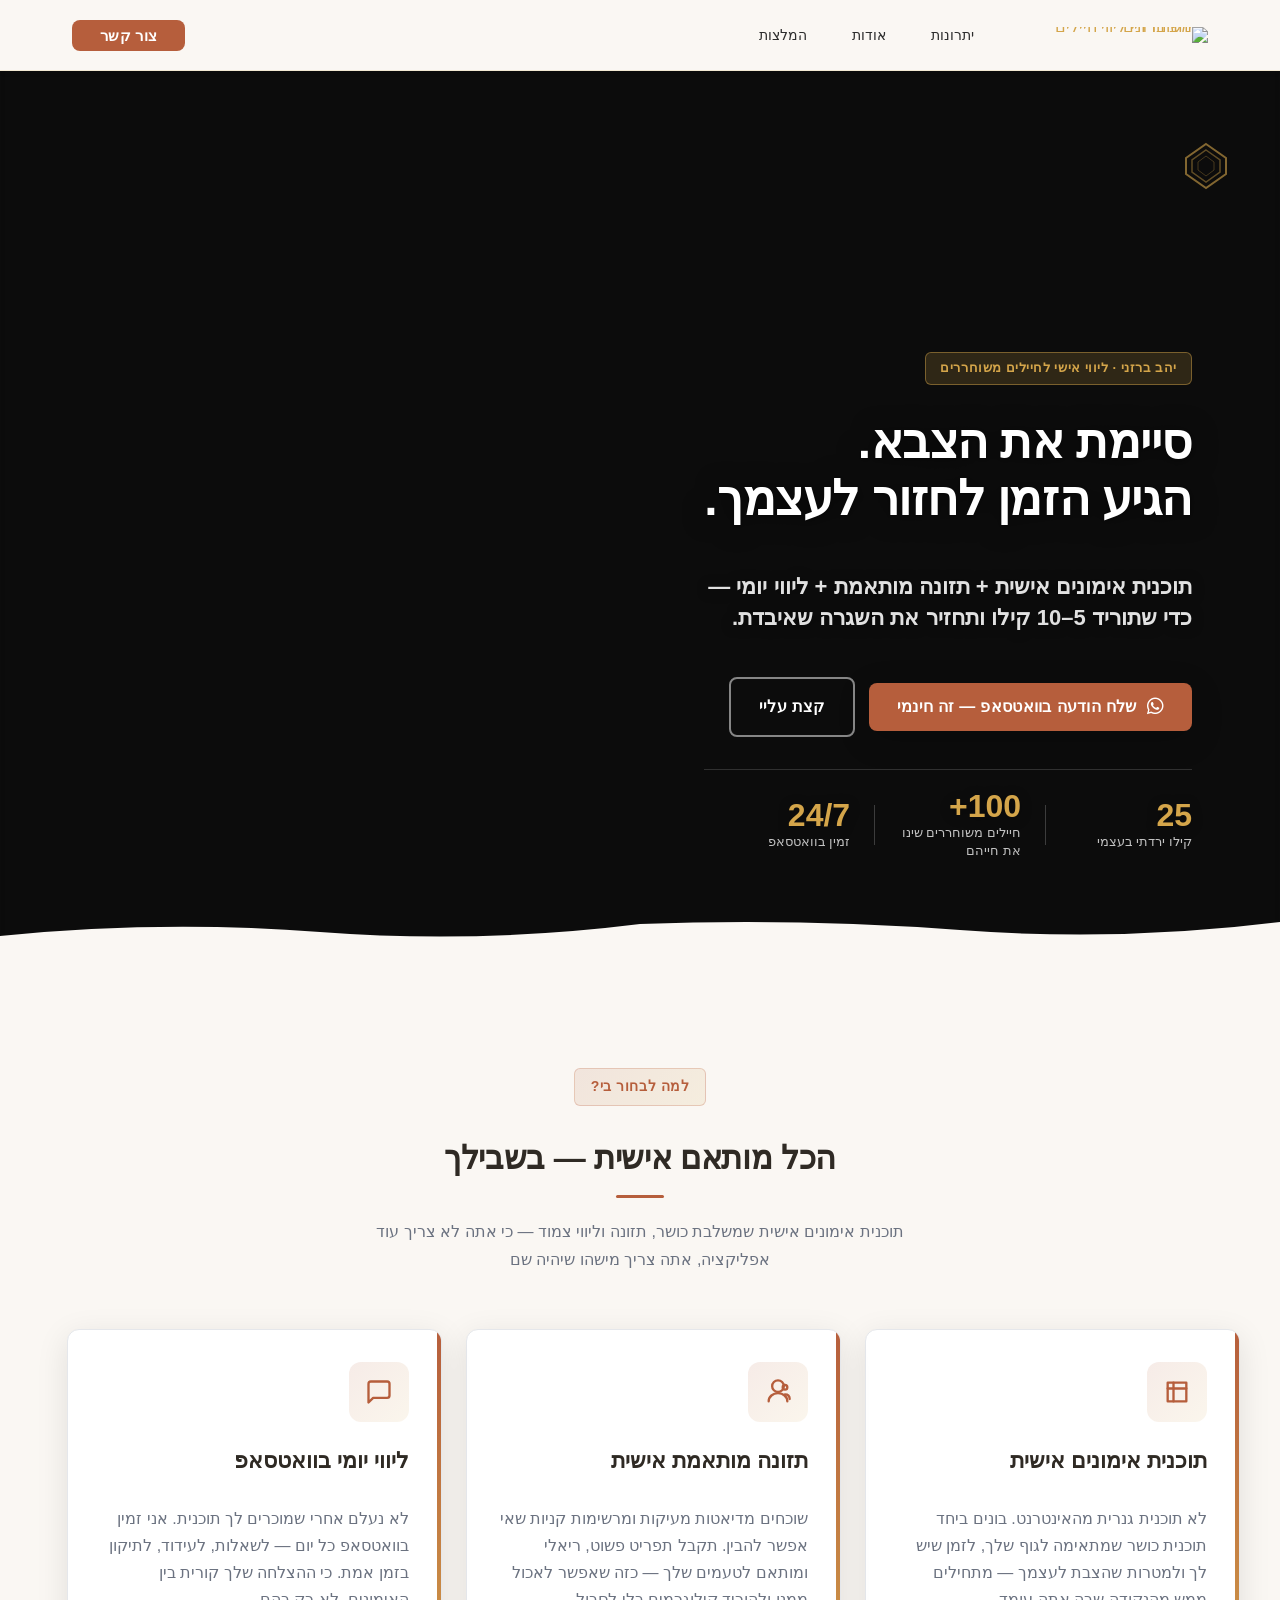
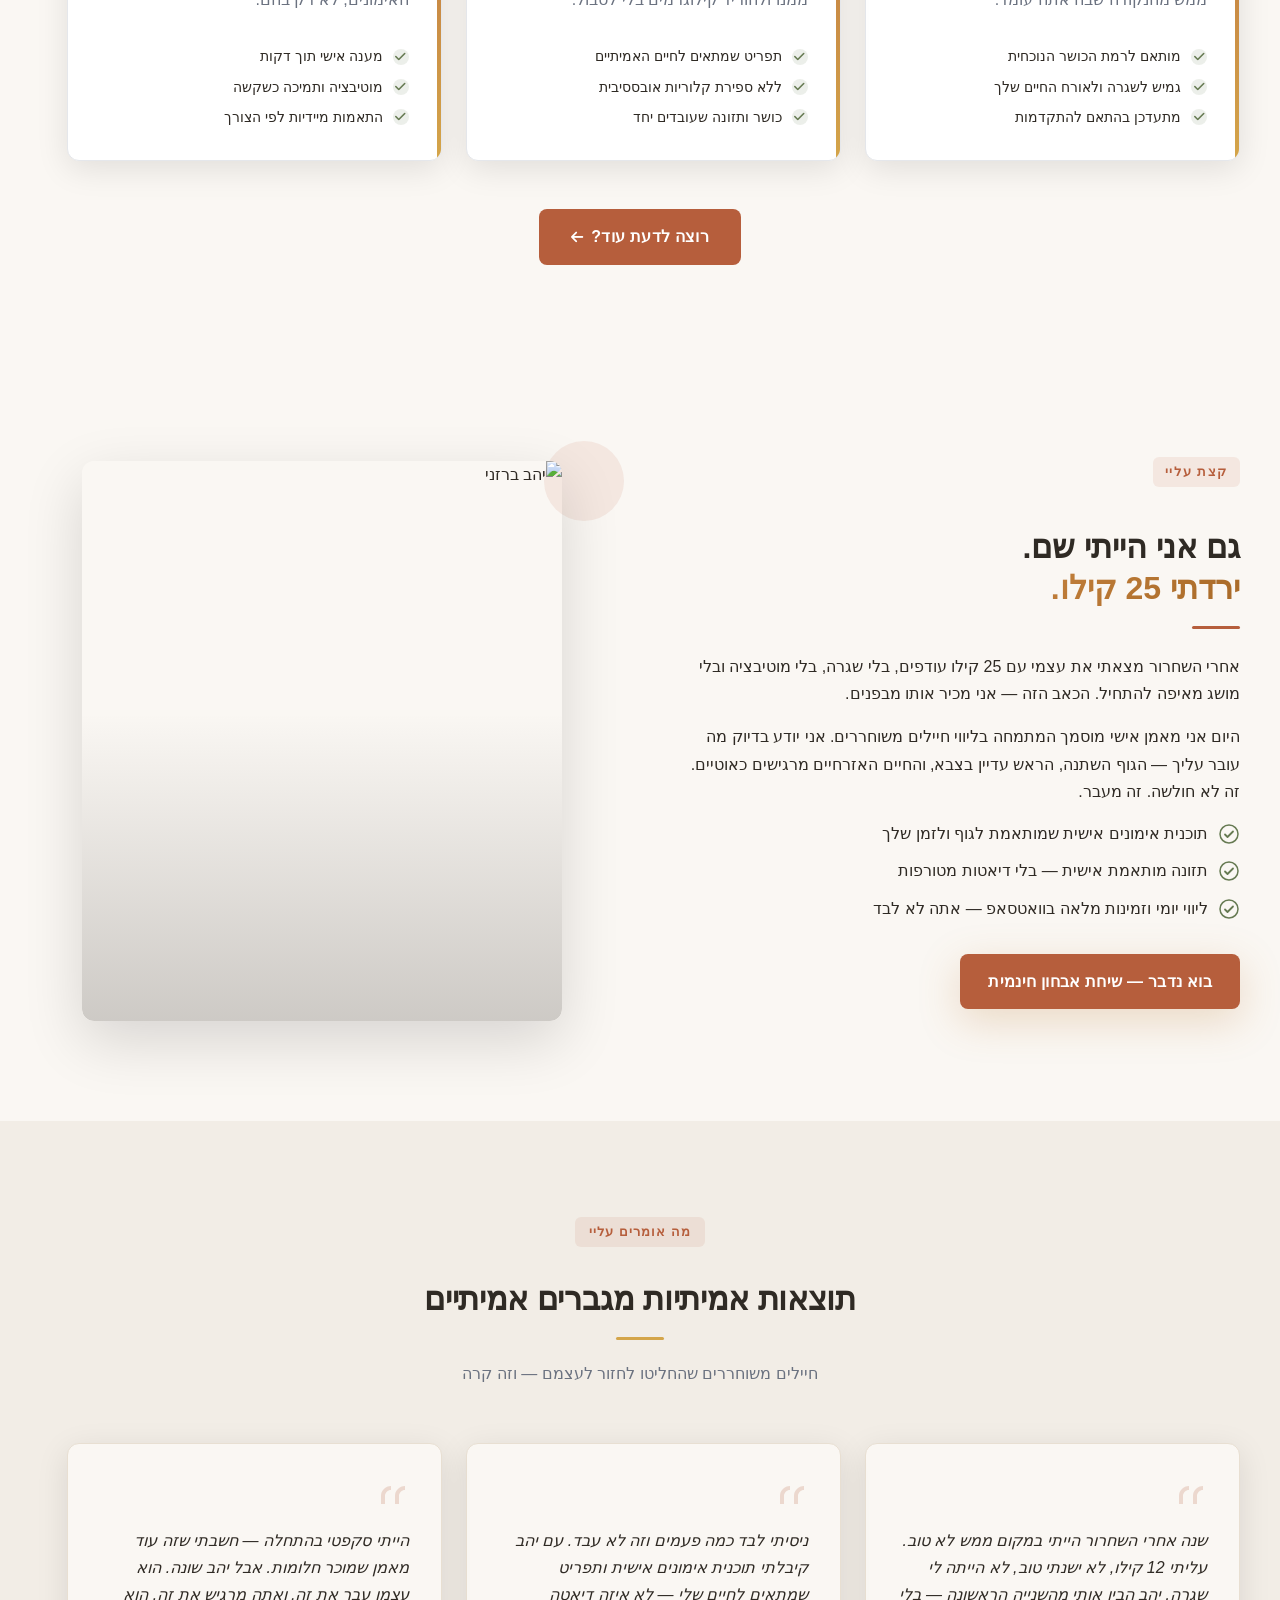
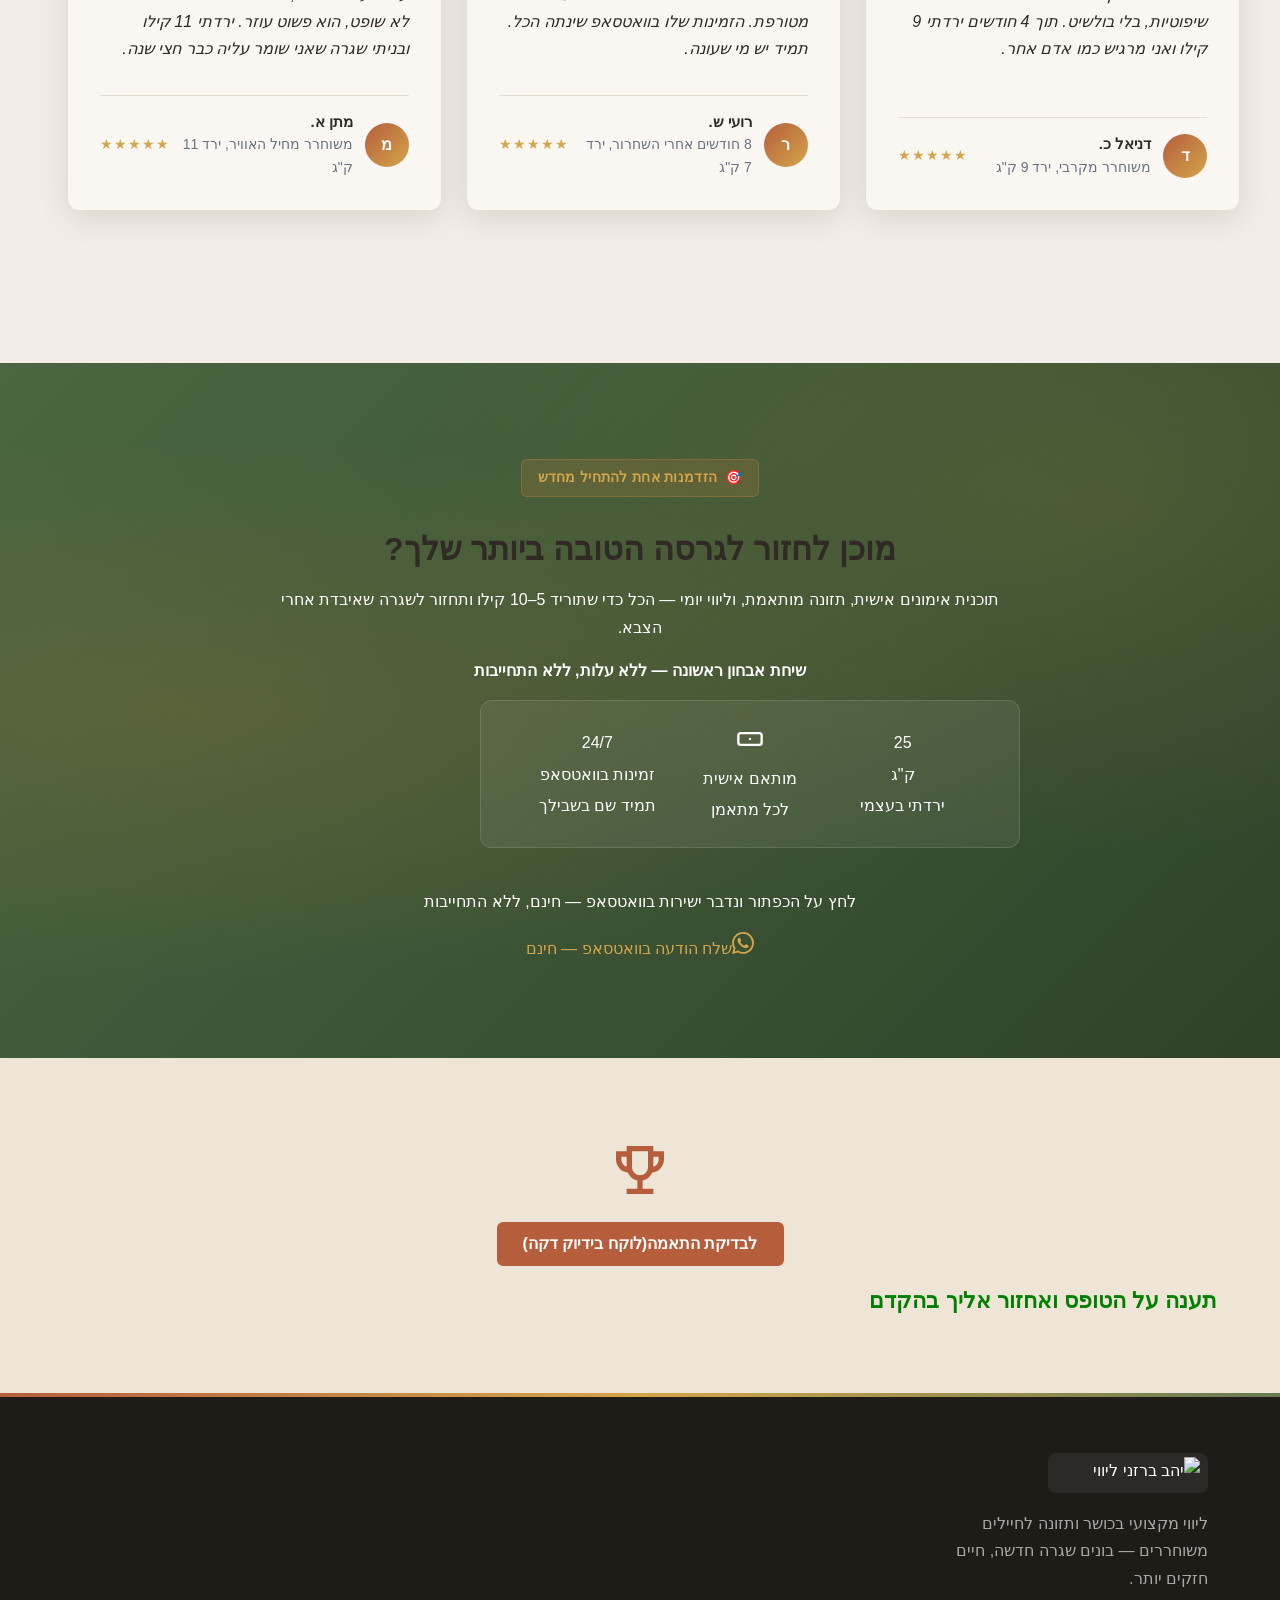
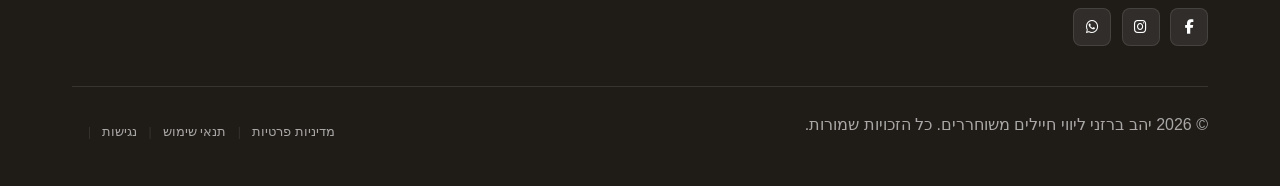
==== commit 6c90f315: "Background sync: Progressive GitHub Sync" ====
--- a/public/index.html
+++ b/public/index.html
@@ -1 +1 @@
-<!doctype html><html dir="rtl" lang="ar"><head><meta charset="UTF-8"><meta content="width=device-width,initial-scale=1" name="viewport"><meta content="index, follow" name="robots"><title>יהב ברזני | ליווי אישי לחיילים משוחררים — כושר ותזונה</title><meta content="מאמן אישי מוסמך המתמחה בליווי חיילים משוחררים. תוכנית אימונים אישית, תזונה מותאמת וליווי יומי בוואטסאפ. שיחת אבחון ראשונה — חינם, ללא התחייבות." name="description"><meta content="תוכנית אימונים אישית, תזונה מותאמת אישית, כושר ותזונה, תוכנית כושר לאחר שירות צבאי" name="keywords"><link href="/assets/favicon.ico" rel="icon" type="image/x-icon"><link href="/assets/favicon-16x16.png" rel="icon" type="image/png" sizes="16x16"><link href="/assets/favicon-32x32.png" rel="icon" type="image/png" sizes="32x32"><link href="/assets/favicon-48x48.png" rel="icon" type="image/png" sizes="48x48"><link href="/assets/favicon-192x192.png" rel="icon" type="image/png" sizes="192x192"><link href="/assets/favicon-512x512.png" rel="icon" type="image/png" sizes="512x512"><link href="/assets/apple-touch-icon.png" rel="apple-touch-icon"><script>!function(){"use strict";var t="0818c663-1ec2-4bfd-a412-de3591270f79",e="https://api.zappy5.com/api/analytics/track",a=18e5,n=2592e6,o=!0,i=!0,r=!0;var s=function(){var e="zappy_visitor_"+t,a=null;try{if(a=localStorage.getItem(e)){var o=JSON.parse(a),i=Date.now();if(i-o.created<n)return o.lastSeen=i,localStorage.setItem(e,JSON.stringify(o)),o.id}}catch(t){console.warn("Zappy Analytics: LocalStorage not available")}var r="zv_"+Date.now()+"_"+Math.random().toString(36).substr(2,9);try{localStorage.setItem(e,JSON.stringify({id:r,created:Date.now(),lastSeen:Date.now()}))}catch(t){}return r}(),c=function(){var e="zappy_session_"+t,n=null;try{if(n=sessionStorage.getItem(e)){var o=JSON.parse(n),i=Date.now();if(i-o.timestamp<a)return o.timestamp=i,sessionStorage.setItem(e,JSON.stringify(o)),o.id}}catch(t){console.warn("Zappy Analytics: SessionStorage not available")}var r="zs_"+Date.now()+"_"+Math.random().toString(36).substr(2,9);try{sessionStorage.setItem(e,JSON.stringify({id:r,timestamp:Date.now()}))}catch(t){}return r}();function l(a,n){n=n||{};var o={website_id:t,event_type:a,page_path:window.location.pathname,referrer:document.referrer||"direct",visitor_id:s,session_id:c,metadata:n};if(navigator.sendBeacon){var i=new Blob([JSON.stringify(o)],{type:"application/json"});navigator.sendBeacon(e,i)}else fetch(e,{method:"POST",headers:{"Content-Type":"application/json"},body:JSON.stringify(o),keepalive:!0}).catch(function(t){console.warn("Zappy Analytics: Failed to track event",t)})}o&&l("pageview",{title:document.title,url:window.location.href}),i&&document.addEventListener("click",function(t){var e=t.target;if("BUTTON"===e.tagName||e.closest("button")){var a="BUTTON"===e.tagName?e:e.closest("button");l("click",{element:"button",text:a.textContent.trim().substring(0,100),id:a.id||null,class:a.className||null})}else if("A"===e.tagName||e.closest("a")){var n="A"===e.tagName?e:e.closest("a");l("navigation",{element:"link",text:n.textContent.trim().substring(0,100),href:n.href,external:n.hostname!==window.location.hostname})}},!0),r&&document.addEventListener("submit",function(t){var e=t.target;l("form_submit",{form_id:e.id||null,form_name:e.name||null,form_action:e.action||null,form_method:e.method||"GET"})},!0);var d=Date.now();window.addEventListener("beforeunload",function(){l("page_unload",{time_on_page:Math.floor((Date.now()-d)/1e3),page_path:window.location.pathname})}),window.zappyAnalytics={track:l,getVisitorId:function(){return s},getSessionId:function(){return c}}}()</script><meta content="יהב ברזני | ליווי אישי לחיילים משוחררים" property="og:title"><meta content="סיימת את הצבא? תוכנית אימונים אישית + תזונה מותאמת + ליווי יומי — כדי שתוריד 5–10 קילו ותחזיר את השגרה. שיחת אבחון חינמית!" property="og:description"><meta content="summary_large_image" name="twitter:card"><meta content="יהב ברזני | ליווי אישי לחיילים משוחררים" name="twitter:title"><meta content="סיימת את הצבא? תוכנית אימונים אישית + תזונה מותאמת + ליווי יומי — כדי שתוריד 5–10 קילו ותחזיר את השגרה. שיחת אבחון חינמית!" name="twitter:description"><link href="/styles.css" rel="stylesheet"><link href="https://cdnjs.cloudflare.com/ajax/libs/font-awesome/6.4.0/css/all.min.css" rel="stylesheet" crossorigin="anonymous" integrity="sha512-iecdLmaskl7CVkqkXNQ/ZH/XLlvWZOJyj7Yy7tcenmpD1ypASozpmT/E0iPtmFIB46ZmdtAc9eNBvH0H/ZpiBw==" referrerpolicy="no-referrer"/><style id="zappy-dropdown-submenu-styles">#navMenu li:has(.sub-menu),.nav-menu li:has(.sub-menu),.navbar li:has(.sub-menu),nav li:has(.sub-menu){position:relative}#navMenu .sub-menu,.nav-menu .sub-menu,.navbar .sub-menu,nav .sub-menu{display:block!important;position:absolute!important;top:100%;left:0;min-width:220px;background:#fff;border-radius:8px;box-shadow:0 8px 25px rgba(0,0,0,.15);padding:8px 0;opacity:0;visibility:hidden;transform:translateY(10px);transition:all .3s ease;z-index:1000;list-style:none;pointer-events:none}#navMenu li:hover>.sub-menu,.nav-menu li:hover>.sub-menu,.navbar li:hover>.sub-menu,nav li:hover>.sub-menu{opacity:1!important;visibility:visible!important;transform:translateY(0)!important;pointer-events:auto!important}.sub-menu li{list-style:none;margin:0;padding:0}.sub-menu a{display:block!important;padding:10px 16px!important;color:var(--text-dark,#333)!important;font-weight:500;text-decoration:none;white-space:nowrap;transition:background-color .2s}.sub-menu .zappy-nav-child>a{padding-left:28px!important;font-size:.9em!important;opacity:.85!important}[dir=rtl] .sub-menu .zappy-nav-child>a,html[lang=ar] .sub-menu .zappy-nav-child>a,html[lang=he] .sub-menu .zappy-nav-child>a{padding-left:10px!important;padding-right:28px!important}.sub-menu .zappy-nav-parent>a{font-weight:600!important}.sub-menu a:hover{background-color:#f5f5f5}[dir=rtl] .nav-menu .sub-menu,[dir=rtl] .navbar .sub-menu,[dir=rtl] nav .sub-menu,html[lang=ar] .nav-menu .sub-menu,html[lang=ar] .navbar .sub-menu,html[lang=ar] nav .sub-menu,html[lang=he] .nav-menu .sub-menu,html[lang=he] .navbar .sub-menu,html[lang=he] nav .sub-menu{left:auto!important;right:0!important}.sub-menu:empty,.sub-menu:not(:has(li)):not(:has(> a)),.sub-menu:not(:has(li:not(.zappy-hidden-menu-item))):not(:has(> a)){display:none!important;opacity:0!important;visibility:hidden!important;pointer-events:none!important}li:has(.menu-group-title):hover>.sub-menu{opacity:1!important;visibility:visible!important;transform:translateY(0)!important;pointer-events:auto!important}#navMenu>li>.menu-group-title,.nav-menu>li>.menu-group-title{display:inline-block;padding:.5rem 1rem;cursor:default;user-select:none}@media (max-width:768px){#navMenu .sub-menu,.nav-menu .sub-menu,.navbar .sub-menu,nav .sub-menu{position:static!important;transform:none!important;box-shadow:none!important;background:0 0!important;max-height:0;overflow:hidden;opacity:0;visibility:hidden;transition:max-height .3s ease,opacity .3s ease;padding:0!important;border-radius:0!important}#navMenu .sub-menu.mobile-expanded,.nav-menu .sub-menu.mobile-expanded,.navbar .sub-menu.mobile-expanded{max-height:none!important;overflow-y:visible!important;opacity:1!important;visibility:visible!important;padding:8px 0 8px 16px!important}[dir=rtl] .sub-menu.mobile-expanded,html[lang=he] .sub-menu.mobile-expanded{padding:8px 16px 8px 0!important}#navMenu li:hover>.sub-menu,.nav-menu li:hover>.sub-menu,.navbar li:hover>.sub-menu,nav li:hover>.sub-menu{opacity:0;visibility:hidden;pointer-events:none}#navMenu li>.sub-menu.mobile-expanded,.nav-menu li>.sub-menu.mobile-expanded,.navbar li>.sub-menu.mobile-expanded,nav li>.sub-menu.mobile-expanded{opacity:1!important;visibility:visible!important;pointer-events:auto!important}#navMenu li:has(.sub-menu),.nav-menu li:has(.sub-menu),.navbar li:has(.sub-menu),nav li:has(.sub-menu){display:flex!important;flex-wrap:wrap!important;align-items:center!important;position:relative!important;min-height:44px!important}#navMenu li:has(.sub-menu)>a,.nav-menu li:has(.sub-menu)>a,.navbar li:has(.sub-menu)>a,nav li:has(.sub-menu)>a{flex:1!important;min-width:0!important}#navMenu li:has(.sub-menu)>.menu-group-title,.nav-menu li:has(.sub-menu)>.menu-group-title,.navbar li:has(.sub-menu)>.menu-group-title,nav li:has(.sub-menu)>.menu-group-title{flex:1!important;min-width:0!important;padding:0!important;line-height:inherit!important}#navMenu li:has(.sub-menu)>.sub-menu,.nav-menu li:has(.sub-menu)>.sub-menu,.navbar li:has(.sub-menu)>.sub-menu,nav li:has(.sub-menu)>.sub-menu{flex-basis:100%!important;width:100%!important}#navMenu li:has(.sub-menu)>a [class*=arrow],#navMenu li:has(.sub-menu)>a [class*=chevron],.nav-menu li:has(.sub-menu)>a .fa-angle-down,.nav-menu li:has(.sub-menu)>a .fa-chevron-down,.nav-menu li:has(.sub-menu)>a [class*=arrow],.nav-menu li:has(.sub-menu)>a [class*=chevron],nav li:has(.sub-menu)>a [class*=arrow],nav li:has(.sub-menu)>a [class*=chevron]{display:none!important;visibility:hidden!important}.mobile-submenu-toggle{display:flex!important;align-items:center!important;justify-content:center!important;width:44px!important;height:auto!important;background:0 0!important;border:none!important;cursor:pointer!important;color:var(--text-dark)!important;position:static!important;flex-shrink:0!important;align-self:stretch!important;z-index:2!important;padding:0!important;margin:0!important}.mobile-submenu-toggle::after{content:''!important;width:0!important;height:0!important;border-left:6px solid transparent!important;border-right:6px solid transparent!important;border-top:7px solid currentColor!important;transition:transform .3s ease!important}.mobile-submenu-toggle.expanded::after{transform:rotate(180deg)!important}.sub-menu a{padding:10px 0!important;display:block!important;color:var(--text-dark)!important;white-space:normal!important}.sub-menu .zappy-nav-child>a{padding-left:28px!important;font-size:.9em!important;opacity:.85!important}[dir=rtl] .sub-menu .zappy-nav-child>a,html[lang=ar] .sub-menu .zappy-nav-child>a,html[lang=he] .sub-menu .zappy-nav-child>a{padding-left:0!important;padding-right:28px!important}.sub-menu .zappy-nav-parent>a{font-weight:600!important}#navMenu.active,.nav-menu.active{max-width:100vw!important;overflow-x:hidden!important;box-sizing:border-box!important}.navbar .sub-menu li a,.zappy-products-dropdown .sub-menu a,nav.navbar .sub-menu li a{color:var(--text-dark)!important}}@media (min-width:769px){.mobile-submenu-toggle{display:none!important}}</style><style id="mobile-lang-menu-deployed-css">@media (max-width:768px){.lang-switcher,.nav-container .lang-switcher,.nav-cta-container .lang-switcher,.nav-ecommerce-icons .lang-switcher,.nav-icons-left .lang-switcher,.navbar .lang-switcher,.navbar .nav-cta-container .lang-switcher{display:none!important}.mobile-lang-menu{width:100%;border-top:1px solid rgba(128,128,128,.2);padding:8px 0 0 0;margin-top:8px}.mobile-lang-toggle{display:flex!important;align-items:center;justify-content:space-between;width:100%;padding:12px 16px;background:0 0;border:none;cursor:pointer;font-size:15px;color:inherit;font-family:inherit}.mobile-lang-toggle::after{content:'';display:inline-block;width:8px;height:8px;border-right:2px solid currentColor;border-bottom:2px solid currentColor;transform:rotate(45deg);transition:transform .3s ease;margin-left:8px}.mobile-lang-toggle.expanded::after{transform:rotate(-135deg)}.mobile-lang-options{max-height:0;overflow:hidden;transition:max-height .3s ease}.mobile-lang-options.expanded{max-height:300px}.mobile-lang-option{display:flex!important;align-items:center;gap:10px;padding:10px 24px;text-decoration:none;color:inherit;font-size:14px;font-family:inherit}.mobile-lang-option:hover{background:rgba(128,128,128,.1)}.mobile-lang-option.active{font-weight:600;opacity:.7;pointer-events:none}.mobile-lang-option img{width:20px;height:20px;border-radius:50%}}@media (min-width:769px){.mobile-lang-menu{display:none!important}}</style><style id="zappy-widget-visibility">#mic-access-tool-box,#mic-access-tool-general-button,#mic-init-access-tool #mic-access-tool-box,#mic-init-access-tool #mic-access-tool-general-button,#mic-init-access-tool .mic-access-tool-general-button,._access-icon,._access-menu,.mic-access-tool-box,.mic-access-tool-general-button,div[id*=mic-access-tool-box]{display:none!important;visibility:hidden!important;opacity:0!important;pointer-events:none!important}</style></head><body><nav class="navbar" dir="rtl"><button aria-label="Menu" class="mobile-toggle" id="mobileToggle"><svg viewBox="0 0 24 24" height="24" width="24" fill="none" class="hamburger-icon"><path d="M3 12h18M3 6h18M3 18h18" stroke="currentColor" stroke-width="2" stroke-linecap="round"></path></svg><svg viewBox="0 0 24 24" height="24" width="24" fill="none" class="close-icon" style="display:none"><path d="M18 6L6 18M6 6l12 12" stroke="currentColor" stroke-width="2" stroke-linecap="round"></path></svg></button><button aria-label="Call" class="phone-header-btn" data-phone="0548871669"><svg viewBox="0 0 24 24" height="20" width="20" fill="currentColor"><path d="M22 16.92v3a2 2 0 0 1-2.18 2 19.79 19.79 0 0 1-8.63-3.07 19.5 19.5 0 0 1-6-6 19.79 19.79 0 0 1-3.07-8.67A2 2 0 0 1 4.11 2h3a2 2 0 0 1 2 1.72 12.84 12.84 0 0 0 .7 2.81 2 2 0 0 1-.45 2.11L8.09 9.91a16 16 0 0 0 6 6l1.27-1.27a2 2 0 0 1 2.11-.45 12.84 12.84 0 0 0 2.81.7A2 2 0 0 1 22 16.92z"></path></svg></button><div class="nav-container"><div class="nav-right-group"><div class="nav-brand"><a href="/" class="logo-link"><img alt="יהב ברזני ליווי חיילים משוחררים" src="/assets/logo.webp" class="logo"></a></div><ul class="nav-menu" id="navMenu"><li><a href="#features">יתרונות</a></li><li><a href="#about">אודות</a></li><li><a href="#testimonials">המלצות</a></li></ul></div><div class="nav-cta-container"><a href="https://wa.me/972548871669" class="nav-cta-btn">צור קשר</a></div></div></nav><script>window.addEventListener("load",function(){const e=document.querySelector(".navbar, nav, header");if(!e)return void console.log("[Navbar] Navbar element not found");let t=document.getElementById("mobileToggle")||document.querySelector(".mobile-toggle")||document.querySelector(".hamburger")||document.querySelector(".hamburger-menu")||document.querySelector(".menu-toggle")||document.querySelector(".burger-menu")||document.querySelector('[aria-label="Menu"]')||document.querySelector('[aria-label="תפריט"]');const o=document.querySelector(".phone-header-btn"),n=window.getComputedStyle(e);let r=n.backgroundColor;if(console.log("[Navbar] Initial navbar background:",r),"transparent"===r||"rgba(0, 0, 0, 0)"===r||r.startsWith("rgba")&&r.includes(", 0)")){const e=n.backgroundImage;if(e&&"none"!==e)console.log("[Navbar] Navbar has background image/gradient, using dark text"),r="rgb(240, 240, 240)";else{const e=window.getComputedStyle(document.body).backgroundColor;console.log("[Navbar] Navbar transparent, using body background:",e),r=e}}const i=r.match(/\d+/g);if(i&&i.length>=3){const e=(.299*parseInt(i[0])+.587*parseInt(i[1])+.114*parseInt(i[2]))/255;console.log("[Navbar] Mobile button colors preserved from Claude CSS (luminance:",e.toFixed(2)+")");const n=document.createElement("style");n.id="zappy-mobile-nav-fix";document.documentElement.lang;document.documentElement.dir,n.textContent='\n        /* Hide mobile buttons on desktop, show only on mobile */\n        @media (min-width: 769px) {\n          .mobile-toggle,\n          .phone-header-btn {\n            display: none !important;\n          }\n        }\n        \n        /* Show and position mobile buttons correctly on mobile */\n        @media (max-width: 768px) {\n          .mobile-toggle,\n          .phone-header-btn {\n            position: absolute !important;\n            top: 50% !important;\n            transform: translateY(-50%) !important;\n            z-index: 1001 !important;\n            display: flex !important;\n            align-items: center !important;\n            justify-content: center !important;\n            width: 36px !important;\n            height: 36px !important;\n            border-radius: 50% !important;\n            border: none !important;\n            cursor: pointer !important;\n            padding: 6px !important;\n            background: none !important;\n            color: var(--nav-text, var(--text-dark)) !important;\n          }\n          \n          /* LTR positioning (default): hamburger LEFT, phone RIGHT */\n          html:not([dir="rtl"]):not([lang="he"]):not([lang="ar"]) .mobile-toggle,\n          html[dir="ltr"] .mobile-toggle {\n            left: 12px !important;\n            right: auto !important;\n          }\n          html:not([dir="rtl"]):not([lang="he"]):not([lang="ar"]) .phone-header-btn,\n          html[dir="ltr"] .phone-header-btn {\n            right: 12px !important;\n            left: auto !important;\n          }\n          \n          /* RTL positioning: hamburger RIGHT, phone LEFT */\n          html[dir="rtl"] .mobile-toggle,\n          html[lang="he"] .mobile-toggle,\n          html[lang="ar"] .mobile-toggle {\n            right: 12px !important;\n            left: auto !important;\n          }\n          html[dir="rtl"] .phone-header-btn,\n          html[lang="he"] .phone-header-btn,\n          html[lang="ar"] .phone-header-btn {\n            left: 12px !important;\n            right: auto !important;\n          }\n          \n          /* CRITICAL: Ensure nav-container has min-height on mobile */\n          /* All children are positioned absolutely/fixed on mobile, so height:auto collapses to 0 */\n          .nav-container {\n            min-height: 70px !important;\n            position: relative !important;\n          }\n          \n          /* Ensure SVG icons are properly sized and inherit color */\n          .mobile-toggle svg,\n          .phone-header-btn svg {\n            width: 24px !important;\n            height: 24px !important;\n            /* Don\'t force display - let JavaScript control hamburger/close toggle */\n          }\n          \n          /* Reset nav-cta-container on mobile - remove desktop box-shadow/padding */\n          /* that creates a visible ghost box when CTA button is hidden */\n          .nav-cta-container {\n            box-shadow: none !important;\n            padding: 0 !important;\n          }\n          \n          /* Hide nav-cta-container entirely on mobile when there\'s no lang-switcher */\n          /* (only the CTA button is inside, and it\'s hidden on mobile) */\n          .nav-cta-container:not(:has(.lang-switcher)) {\n            display: none !important;\n          }\n          \n          /* CRITICAL: Prevent hero image fade gradient from bleeding over headline text */\n          /* The .image-fade-gradient has bottom: -30px (extends below parent) */\n          /* On mobile stacked layout, this overlaps the h1 text below the image */\n          .hero-image-column {\n            overflow: hidden !important;\n          }\n          .image-fade-gradient {\n            bottom: 0 !important;\n          }\n          \n          /* Hide desktop language switcher on mobile - hamburger menu handles it */\n          /* High specificity to override stored CSS */\n          .lang-switcher,\n          .nav-cta-container .lang-switcher,\n          .nav-container .lang-switcher,\n          .navbar .lang-switcher,\n          .navbar .nav-cta-container .lang-switcher {\n            display: none !important;\n          }\n        }\n      ';const r=document.getElementById("zappy-mobile-nav-fix");r&&r.remove(),document.head.appendChild(n),console.log("[Navbar] Critical CSS injected for mobile nav positioning");const l=window.innerWidth<=768;if(t){const e=t.querySelector(".hamburger-icon"),o=t.querySelector(".close-icon");e&&(e.style.setProperty("width","24px","important"),e.style.setProperty("height","24px","important"),e.style.setProperty("display","block","important")),o&&(o.style.setProperty("width","24px","important"),o.style.setProperty("height","24px","important"),o.style.setProperty("display","none","important")),l?(t.style.setProperty("position","absolute","important"),t.style.setProperty("top","50%","important"),t.style.setProperty("transform","translateY(-50%)","important"),t.style.setProperty("z-index","1001","important"),t.style.removeProperty("left"),t.style.removeProperty("right"),console.log("[Navbar] Mobile toggle positioning applied (mobile viewport)")):(t.style.removeProperty("position"),t.style.removeProperty("top"),t.style.removeProperty("transform"),t.style.removeProperty("z-index"),t.style.removeProperty("left"),t.style.removeProperty("right"),console.log("[Navbar] Desktop viewport - cleared mobile toggle inline positioning"))}if(o){const e=o.querySelector("svg");e&&(e.style.width="24px",e.style.height="24px",e.setAttribute("width","24"),e.setAttribute("height","24")),l?(o.style.setProperty("position","absolute","important"),o.style.setProperty("top","50%","important"),o.style.setProperty("transform","translateY(-50%)","important"),o.style.setProperty("z-index","1001","important"),o.style.removeProperty("left"),o.style.removeProperty("right"),console.log("[Navbar] Phone button positioning applied (mobile viewport)")):(o.style.removeProperty("position"),o.style.removeProperty("top"),o.style.removeProperty("transform"),o.style.removeProperty("z-index"),o.style.removeProperty("left"),o.style.removeProperty("right"),console.log("[Navbar] Desktop viewport - cleared phone button inline positioning"))}}else console.log("[Navbar] Could not parse background color:",r);t=document.getElementById("mobileToggle")||document.querySelector(".mobile-toggle")||document.querySelector(".hamburger")||document.querySelector(".hamburger-menu")||document.querySelector(".menu-toggle")||document.querySelector(".burger-menu")||document.querySelector('[aria-label="Menu"]')||document.querySelector('[aria-label="תפריט"]');const l=document.getElementById("navMenu")||document.querySelector(".nav-menu")||document.querySelector(".nav-links")||document.querySelector("nav ul:not(.submenu)");if(!t||!l)return void console.log("[Navbar] Mobile toggle or menu not found:",{toggle:!!t,menu:!!l});l.id||(l.id="navMenu"),console.log("[Navbar] Initializing mobile menu...");const a=t.cloneNode(!0);t.parentNode.replaceChild(a,t),a.addEventListener("click",function(e){e.preventDefault(),e.stopPropagation();const t=this.querySelector(".hamburger-icon"),o=this.querySelector(".close-icon");l.classList.contains("active")?(l.classList.remove("active"),t&&t.style.setProperty("display","block","important"),o&&o.style.setProperty("display","none","important"),document.body.style.overflow="",console.log("[Navbar] Menu closed")):(l.classList.add("active"),t&&t.style.setProperty("display","none","important"),o&&o.style.setProperty("display","block","important"),document.body.style.overflow="hidden",console.log("[Navbar] Menu opened"))}),l.querySelectorAll("a").forEach(function(e){e.addEventListener("click",function(){if("#"===this.getAttribute("href"))return;const e=a.querySelector(".hamburger-icon"),t=a.querySelector(".close-icon");l.classList.remove("active"),e&&e.style.setProperty("display","block","important"),t&&t.style.setProperty("display","none","important"),document.body.style.overflow="",console.log("[Navbar] Menu closed (link clicked)")})});var s=l.querySelectorAll(".dropdown-toggle");s.forEach(function(e){e.addEventListener("click",function(e){e.preventDefault(),e.stopPropagation();var t=this.closest(".nav-dropdown");t&&(t.parentNode.querySelectorAll(".nav-dropdown.open").forEach(function(e){e!==t&&e.classList.remove("open")}),t.classList.toggle("open"),console.log("[Navbar] Dropdown toggled:",t.classList.contains("open")?"open":"closed"))})}),document.addEventListener("click",function(e){e.target.closest(".nav-dropdown")||document.querySelectorAll(".nav-dropdown.open").forEach(function(e){e.classList.remove("open")})}),console.log("[Navbar] Dropdown handlers initialized for "+s.length+" dropdowns"),o&&o.addEventListener("click",function(){const e=document.querySelectorAll('a[href^="tel:"]'),t=e.length>0?e[0].getAttribute("href").replace("tel:",""):"0548871669";window.location.href="tel:"+t,console.log("[Navbar] Phone button clicked")}),console.log("[Navbar] Mobile menu initialized successfully");const p=function(){const e=document.querySelector(".whatsapp-float");e&&(window.innerWidth>=769?(e.style.setProperty("display","none","important"),e.style.setProperty("visibility","hidden","important"),e.style.setProperty("opacity","0","important"),e.style.setProperty("pointer-events","none","important"),console.log("[WhatsApp] Button hidden on desktop")):(e.style.removeProperty("display"),e.style.removeProperty("visibility"),e.style.removeProperty("opacity"),e.style.removeProperty("pointer-events"),console.log("[WhatsApp] Button visible on mobile")))};let c;p(),window.addEventListener("resize",function(){clearTimeout(c),c=setTimeout(p,100)})})</script><main><section class="index-hero-section" id="hero" data-layout-spec="בית-hero" dir="rtl" data-hero-type="fullscreen-scrim" data-zappy-bg-color="" data-zappy-bg-image="assets/business-general-hero-upload-1777404931074.webp" data-zappy-bg-overlay-color="#000000" data-zappy-bg-overlay-opacity="23" data-zappy-bg-type="image" data-zappy-bg-video-type="" data-zappy-bg-video-url="" style="--zappy-bg-overlay:rgba(0, 0, 0, 0.55);--zappy-bg-image:url(&quot;assets/business-general-hero-upload-1777404931074.webp&quot;);background-image:linear-gradient(rgba(0, 0, 0, 0.55), rgba(0, 0, 0, 0.55)), url(&quot;assets/business-general-hero-upload-1777404931074.webp&quot;);background-size:cover;background-position:center center;background-repeat:no-repeat;position:relative;overflow:hidden"><div class="index-hero-bg" style="display:none" data-zappy-original-bg="hidden"><img alt="חייל משוחרר בכושר גופני מצוין לאחר תהליך שינוי אישי" src="/assets/site-index-hero-image-1-1777404597900-igrpmd.webp?v=1777404597900" data-element-id="img-1777404632488-ntzoqefqk" data-element-type="image" data-context="A determined Israeli young man in his mid-20s, post-military, standing confidently in a gym or outdoor training setting. He looks strong and motivated, wearing athletic clothes. The scene conveys transformation, discipline, and hope. Warm natural lighting, cinematic quality, realistic photography style." data-hero-background="true" data-hero-bg="true" data-placeholder="index-hero-image-1" height="700" width="1200"></div><div class="index-hero-scrim" aria-hidden="true" data-zappy-gradient-scrim="true" data-zappy-original-bg="hidden" data-zappy-scrim-orig-opacity="1" style="opacity:1;display:none"></div><div class="index-hero-brand-motif" aria-hidden="true"><svg viewBox="0 0 52 52" height="52" width="52" fill="none" xmlns="http://www.w3.org/2000/svg" aria-hidden="true" data-no-icon-edit="true"><path d="M26 4 L46 18 L46 34 L26 48 L6 34 L6 18 Z" fill="none" opacity="0.7" stroke="#D4A54A" stroke-width="2"></path><path d="M26 10 L40 20 L40 32 L26 42 L12 32 L12 20 Z" fill="none" opacity="0.5" stroke="#D4A54A" stroke-width="1.5"></path><path d="M26 16 L34 22 L34 30 L26 36 L18 30 L18 22 Z" fill="none" opacity="0.35" stroke="#D4A54A" stroke-width="1"></path></svg></div><div class="index-hero-container"><div class="index-hero-content"><div class="index-hero-label"><span>יהב ברזני · ליווי אישי לחיילים משוחררים</span></div><h1 class="index-hero-h1">סיימת את הצבא.<br>הגיע הזמן לחזור לעצמך.</h1><h3 class="index-hero-h3">תוכנית אימונים אישית + תזונה מותאמת + ליווי יומי —<br>כדי שתוריד 5–10 קילו ותחזיר את השגרה שאיבדת.</h3><div class="index-hero-ctas"><a href="https://wa.me/972548871669" class="btn-primary btn index-hero-btn-primary" data-element-id="btn-1777404632486-gz29250ap" data-element-type="button" data-native-element="true" rel="noopener noreferrer" style="border-color:var(--primary-color, var(--primary, #8B0000)) !important;color:rgb(255, 255, 255) !important;background-color:var(--primary-color, var(--primary, #8B0000)) !important;background-image:none !important" target="_blank"><i class="fab fa-whatsapp"></i>שלח הודעה בוואטסאפ — זה חינמי</a><a href="#about" class="index-hero-btn-secondary" data-element-id="btn-1777404632486-3b8781lom" data-element-type="button" data-native-element="true">קצת עליי</a></div><div class="index-hero-trust"><div class="index-hero-trust-item"><span class="index-hero-trust-num">25</span><span class="index-hero-trust-label">קילו ירדתי בעצמי</span></div><div class="index-hero-trust-divider" aria-hidden="true"></div><div class="index-hero-trust-item"><span class="index-hero-trust-num">100+</span><span class="index-hero-trust-label">חיילים משוחררים שינו את חייהם</span></div><div class="index-hero-trust-divider" aria-hidden="true"></div><div class="index-hero-trust-item"><span class="index-hero-trust-num">24/7</span><span class="index-hero-trust-label">זמין בוואטסאפ</span></div></div></div></div><div class="index-hero-divider-wrapper"><svg viewBox="0 0 1200 72" xmlns="http://www.w3.org/2000/svg" aria-hidden="true" data-no-icon-edit="true" preserveAspectRatio="none"><path d="M0,72 L0,36 Q150,20 300,32 T600,24 Q750,18 900,30 T1200,22 L1200,72 Z" fill="#FAF7F3"></path></svg></div></section><section class="index-features-section" id="features" data-layout-spec="בית-features" dir="rtl"><div class="index-features-container"><div class="index-features-header"><p class="zappy-editable"><span class="index-features-label">למה לבחור בי?</span></p><h2 class="index-features-title">הכל מותאם אישית — בשבילך</h2><div class="index-features-underline" aria-hidden="true"></div><p class="index-features-subtitle">תוכנית אימונים אישית שמשלבת כושר, תזונה וליווי צמוד — כי אתה לא צריך עוד אפליקציה, אתה צריך מישהו שיהיה שם</p></div><div class="zappy-preserve-css-grid index-features-grid" style="--zappy-grid-cols:375.104px 375.115px 375.115px;grid-template-columns:375.104px 375.115px 375.115px;display:grid;align-items:stretch !important" id="zappy-auto-grid-1777403067475-rngyyp" data-original-gap="24px" data-original-item-width="375" data-zappy-auto-grid="true" data-zappy-explicit-columns="true"><article class="index-feature-card" data-grid-item-index="0"><div class="index-feature-icon-wrap"><svg viewBox="0 0 24 24" height="32" width="32" fill="none" xmlns="http://www.w3.org/2000/svg" aria-hidden="true" data-element-type="icon" data-icon-type="svg" stroke="currentColor" stroke-linecap="round" stroke-linejoin="round" stroke-width="2" class="index-feature-icon"><path d="M4 4h16v16H4z"></path><path d="M4 9h16"></path><path d="M9 4v16"></path></svg></div><div class="index-feature-content"><h3 class="index-feature-title">תוכנית אימונים אישית</h3><p class="index-feature-desc">לא תוכנית גנרית מהאינטרנט. בונים ביחד תוכנית כושר שמתאימה לגוף שלך, לזמן שיש לך ולמטרות שהצבת לעצמך — מתחילים ממש מהנקודה שבה אתה עומד.</p><ul class="index-feature-list"><li><i class="fa-solid fa-check" data-element-id="icon-1777403067444-z6r9mbrrt" data-element-type="icon" data-icon-type="fontawesome" aria-hidden="true" style="pointer-events:auto;cursor:pointer"></i><span>מותאם לרמת הכושר הנוכחית</span></li><li><i class="fa-solid fa-check" data-element-id="icon-1777403067444-7k7frc2px" data-element-type="icon" data-icon-type="fontawesome" aria-hidden="true" style="pointer-events:auto;cursor:pointer"></i><span>גמיש לשגרה ולאורח החיים שלך</span></li><li><i class="fa-solid fa-check" data-element-id="icon-1777403067444-fmhfoqjuo" data-element-type="icon" data-icon-type="fontawesome" aria-hidden="true" style="pointer-events:auto;cursor:pointer"></i><span>מתעדכן בהתאם להתקדמות</span></li></ul></div></article><article class="index-feature-card" data-grid-item-index="1"><div class="index-feature-icon-wrap"><svg viewBox="0 0 24 24" height="32" width="32" fill="none" xmlns="http://www.w3.org/2000/svg" aria-hidden="true" data-element-type="icon" data-icon-type="svg" stroke="currentColor" stroke-linecap="round" stroke-linejoin="round" stroke-width="2" class="index-feature-icon"><path d="M12 2a5 5 0 0 1 0 10A5 5 0 0 1 12 2z"></path><path d="M4 20c0-4 3.6-7 8-7s8 3 8 7"></path><circle cx="18" cy="8" r="2"></circle><path d="M18 14c2.5 0 4 1.5 4 4"></path></svg></div><div class="index-feature-content"><h3 class="index-feature-title">תזונה מותאמת אישית</h3><p class="index-feature-desc">שוכחים מדיאטות מעיקות ומרשימות קניות שאי אפשר להבין. תקבל תפריט פשוט, ריאלי ומותאם לטעמים שלך — כזה שאפשר לאכול ממנו ולהוריד קילוגרמים בלי לסבול.</p><ul class="index-feature-list"><li><i class="fa-solid fa-check" data-element-id="icon-1777403067444-e9czcpqtm" data-element-type="icon" data-icon-type="fontawesome" aria-hidden="true" style="pointer-events:auto;cursor:pointer"></i><span>תפריט שמתאים לחיים האמיתיים</span></li><li><i class="fa-solid fa-check" data-element-id="icon-1777403067444-9116ngxfr" data-element-type="icon" data-icon-type="fontawesome" aria-hidden="true" style="pointer-events:auto;cursor:pointer"></i><span>ללא ספירת קלוריות אובססיבית</span></li><li><i class="fa-solid fa-check" data-element-id="icon-1777403067444-1zqrburla" data-element-type="icon" data-icon-type="fontawesome" aria-hidden="true" style="pointer-events:auto;cursor:pointer"></i><span>כושר ותזונה שעובדים יחד</span></li></ul></div></article><article class="index-feature-card" data-grid-item-index="2"><div class="index-feature-icon-wrap"><svg viewBox="0 0 24 24" height="32" width="32" fill="none" xmlns="http://www.w3.org/2000/svg" aria-hidden="true" data-element-type="icon" data-icon-type="svg" stroke="currentColor" stroke-linecap="round" stroke-linejoin="round" stroke-width="2" class="index-feature-icon"><path d="M21 15a2 2 0 0 1-2 2H7l-4 4V5a2 2 0 0 1 2-2h14a2 2 0 0 1 2 2z"></path></svg></div><div class="index-feature-content"><h3 class="index-feature-title">ליווי יומי בוואטסאפ</h3><p class="index-feature-desc">לא נעלם אחרי שמוכרים לך תוכנית. אני זמין בוואטסאפ כל יום — לשאלות, לעידוד, לתיקון בזמן אמת. כי ההצלחה שלך קורית בין האימונים, לא רק בהם.</p><ul class="index-feature-list"><li><i class="fa-solid fa-check" data-element-id="icon-1777403067444-kmdnt5t27" data-element-type="icon" data-icon-type="fontawesome" aria-hidden="true" style="pointer-events:auto;cursor:pointer"></i><span>מענה אישי תוך דקות</span></li><li><i class="fa-solid fa-check" data-element-id="icon-1777403067444-6fo8b9zzl" data-element-type="icon" data-icon-type="fontawesome" aria-hidden="true" style="pointer-events:auto;cursor:pointer"></i><span>מוטיבציה ותמיכה כשקשה</span></li><li><i class="fa-solid fa-check" data-element-id="icon-1777403067444-febtilj67" data-element-type="icon" data-icon-type="fontawesome" aria-hidden="true" style="pointer-events:auto;cursor:pointer"></i><span>התאמות מיידיות לפי הצורך</span></li></ul></div></article></div><div class="index-features-cta-row"><a href="#contact" class="btn-primary index-features-cta" data-element-id="btn-1777403067439-gwc0ocbox" data-element-type="button" data-native-element="true"><span>רוצה לדעת עוד?</span><i class="fa-solid fa-arrow-left" aria-hidden="true"></i></a></div></div></section><section class="index-about-section" id="about" data-layout-spec="בית-about" dir="rtl"><div class="index-about-container"><div class="index-about-content"><p><span class="index-about-label">קצת עליי</span></p><h2 class="index-about-heading">גם אני הייתי שם.<br><span class="index-about-heading-accent">ירדתי 25 קילו.</span></h2><div class="index-about-underline" aria-hidden="true"></div><p class="index-about-intro">אחרי השחרור מצאתי את עצמי עם 25 קילו עודפים, בלי שגרה, בלי מוטיבציה ובלי מושג מאיפה להתחיל. הכאב הזה — אני מכיר אותו מבפנים.</p><p>היום אני מאמן אישי מוסמך המתמחה בליווי חיילים משוחררים. אני יודע בדיוק מה עובר עליך — הגוף השתנה, הראש עדיין בצבא, והחיים האזרחיים מרגישים כאוטיים. זה לא חולשה. זה מעבר.</p><ul class="index-about-values"><li data-grid-item-index="0"><span class="index-about-value-icon" aria-hidden="true"><svg viewBox="0 0 20 20" height="20" width="20" fill="none" xmlns="http://www.w3.org/2000/svg" data-element-type="icon" data-icon-type="svg"><circle cx="10" cy="10" r="9" stroke="currentColor" stroke-width="1.5"></circle><path d="M6 10.5l2.5 2.5 5.5-5.5" stroke="currentColor" stroke-width="1.8" stroke-linecap="round" stroke-linejoin="round"></path></svg></span><span>תוכנית אימונים אישית שמותאמת לגוף ולזמן שלך</span></li><li data-grid-item-index="1"><span class="index-about-value-icon" aria-hidden="true"><svg viewBox="0 0 20 20" height="20" width="20" fill="none" xmlns="http://www.w3.org/2000/svg" data-element-type="icon" data-icon-type="svg"><circle cx="10" cy="10" r="9" stroke="currentColor" stroke-width="1.5"></circle><path d="M6 10.5l2.5 2.5 5.5-5.5" stroke="currentColor" stroke-width="1.8" stroke-linecap="round" stroke-linejoin="round"></path></svg></span><span>תזונה מותאמת אישית — בלי דיאטות מטורפות</span></li><li data-grid-item-index="2"><span class="index-about-value-icon" aria-hidden="true"><svg viewBox="0 0 20 20" height="20" width="20" fill="none" xmlns="http://www.w3.org/2000/svg" data-element-type="icon" data-icon-type="svg"><circle cx="10" cy="10" r="9" stroke="currentColor" stroke-width="1.5"></circle><path d="M6 10.5l2.5 2.5 5.5-5.5" stroke="currentColor" stroke-width="1.8" stroke-linecap="round" stroke-linejoin="round"></path></svg></span><span>ליווי יומי וזמינות מלאה בוואטסאפ — אתה לא לבד</span></li></ul><p><a href="#contact" class="index-about-cta">בוא נדבר — שיחת אבחון חינמית</a></p></div><div class="index-about-image-wrapper"><div class="index-about-image-frame"><img alt="יהב ברזני" src="/assets/image-1777403874880-phcfns.webp?v=1777403877304" data-element-id="img-1777404237966-s46odj36z" data-element-type="image" style="display:block;width:100%;height:560px;object-fit:cover;border-radius:8px;object-position:51% 53%"></div><div class="index-about-deco-dot" aria-hidden="true"></div></div></div></section><section class="index-testimonials-section" id="testimonials" data-layout-spec="בית-testimonials" dir="rtl"><div class="index-testimonials-container"><div class="index-testimonials-header"><p class="zappy-editable"><span class="index-testimonials-label">מה אומרים עליי</span></p><h2 class="index-testimonials-title">תוצאות אמיתיות מגברים אמיתיים</h2><div class="index-testimonials-underline" aria-hidden="true"></div><p class="index-testimonials-subtitle">חיילים משוחררים שהחליטו לחזור לעצמם — וזה קרה</p></div><div class="zappy-preserve-css-grid index-testimonials-grid" style="--zappy-grid-cols:375.104px 375.115px 375.115px;grid-template-columns:375.104px 375.115px 375.115px;display:grid;align-items:stretch !important" id="zappy-auto-grid-1777407589565-7k60iu" data-original-gap="24px" data-original-item-width="375" data-zappy-auto-grid="true" data-zappy-explicit-columns="true"><article class="index-testimonials-card" data-grid-item-index="0"><div class="index-testimonials-quote-icon" aria-hidden="true"><svg viewBox="0 0 32 32" height="32" width="32" fill="none" xmlns="http://www.w3.org/2000/svg" aria-hidden="true" data-no-icon-edit="true"><path d="M4 20C4 14.477 8.477 10 14 10V14C10.686 14 8 16.686 8 20V28H4V20ZM18 20C18 14.477 22.477 10 28 10V14C24.686 14 22 16.686 22 20V28H18V20Z" fill="currentColor" opacity="0.2"></path></svg></div><blockquote class="index-testimonials-quote"><p>שנה אחרי השחרור הייתי במקום ממש לא טוב. עליתי 12 קילו, לא ישנתי טוב, לא הייתה לי שגרה. יהב הבין אותי מהשנייה הראשונה — בלי שיפוטיות, בלי בולשיט. תוך 4 חודשים ירדתי 9 קילו ואני מרגיש כמו אדם אחר.</p></blockquote><footer class="index-testimonials-author"><div class="index-testimonials-avatar"><span>ד</span></div><div class="index-testimonials-author-info"><strong>דניאל כ.</strong><small>משוחרר מקרבי, ירד 9 ק"ג</small></div><div class="index-testimonials-stars" aria-label="דירוג 5 כוכבים"><span aria-hidden="true">★★★★★</span></div></footer></article><article class="index-testimonials-card" data-grid-item-index="1"><div class="index-testimonials-quote-icon" aria-hidden="true"><svg viewBox="0 0 32 32" height="32" width="32" fill="none" xmlns="http://www.w3.org/2000/svg" aria-hidden="true" data-no-icon-edit="true"><path d="M4 20C4 14.477 8.477 10 14 10V14C10.686 14 8 16.686 8 20V28H4V20ZM18 20C18 14.477 22.477 10 28 10V14C24.686 14 22 16.686 22 20V28H18V20Z" fill="currentColor" opacity="0.2"></path></svg></div><blockquote class="index-testimonials-quote"><p>ניסיתי לבד כמה פעמים וזה לא עבד. עם יהב קיבלתי תוכנית אימונים אישית ותפריט שמתאים לחיים שלי — לא איזה דיאטה מטורפת. הזמינות שלו בוואטסאפ שינתה הכל. תמיד יש מי שעונה.</p></blockquote><footer class="index-testimonials-author"><div class="index-testimonials-avatar"><span>ר</span></div><div class="index-testimonials-author-info"><strong>רועי ש.</strong><small>8 חודשים אחרי השחרור, ירד 7 ק"ג</small></div><div class="index-testimonials-stars" aria-label="דירוג 5 כוכבים"><span aria-hidden="true">★★★★★</span></div></footer></article><article class="index-testimonials-card" data-grid-item-index="2"><div class="index-testimonials-quote-icon" aria-hidden="true"><svg viewBox="0 0 32 32" height="32" width="32" fill="none" xmlns="http://www.w3.org/2000/svg" aria-hidden="true" data-no-icon-edit="true"><path d="M4 20C4 14.477 8.477 10 14 10V14C10.686 14 8 16.686 8 20V28H4V20ZM18 20C18 14.477 22.477 10 28 10V14C24.686 14 22 16.686 22 20V28H18V20Z" fill="currentColor" opacity="0.2"></path></svg></div><blockquote class="index-testimonials-quote"><p>הייתי סקפטי בהתחלה — חשבתי שזה עוד מאמן שמוכר חלומות. אבל יהב שונה. הוא עצמו עבר את זה, ואתה מרגיש את זה. הוא לא שופט, הוא פשוט עוזר. ירדתי 11 קילו ובניתי שגרה שאני שומר עליה כבר חצי שנה.</p></blockquote><footer class="index-testimonials-author"><div class="index-testimonials-avatar"><span>מ</span></div><div class="index-testimonials-author-info"><strong>מתן א.</strong><small>משוחרר מחיל האוויר, ירד 11 ק"ג</small></div><div class="index-testimonials-stars" aria-label="דירוג 5 כוכבים"><span aria-hidden="true">★★★★★</span></div></footer></article></div></div></section><section class="index-cta-section" id="cta" data-layout-spec="בית-cta" dir="rtl" data-zappy-section="true"><div class="index-cta-container"><div class="index-cta-info"><div class="index-cta-badge"><span class="badge-icon">🎯</span><span>הזדמנות אחת להתחיל מחדש</span></div><h2 class="index-cta-heading">מוכן לחזור לגרסה הטובה ביותר שלך?</h2><div class="index-cta-underline" aria-hidden="true"></div><p class="index-cta-desc">תוכנית אימונים אישית, תזונה מותאמת, וליווי יומי — הכל כדי שתוריד 5–10 קילו ותחזור לשגרה שאיבדת אחרי הצבא.</p><p class="index-cta-free-note"><strong>שיחת אבחון ראשונה — ללא עלות, ללא התחייבות</strong></p><div class="index-cta-stats"><div class="index-cta-stat"><span class="stat-number">25</span><span class="stat-label">ק"ג</span><span class="stat-sub">ירדתי בעצמי</span></div><div class="index-cta-stat"><span class="stat-number"><svg viewBox="0 0 24 24" height="28" width="28" fill="none" xmlns="http://www.w3.org/2000/svg" aria-hidden="true" data-element-type="icon" data-icon-type="svg" stroke="currentColor" stroke-linecap="round" stroke-linejoin="round" stroke-width="2"><path d="M20 7H4a2 2 0 0 0-2 2v6a2 2 0 0 0 2 2h16a2 2 0 0 0 2-2V9a2 2 0 0 0-2-2z"></path><path d="M12 12h.01"></path></svg></span><span class="stat-label">מותאם אישית</span><span class="stat-sub">לכל מתאמן</span></div><div class="index-cta-stat"><span class="stat-number">24/7</span><span class="stat-label">זמינות בוואטסאפ</span><span class="stat-sub">תמיד שם בשבילך</span></div></div></div><div class="index-cta-form-wrap"><div class="index-cta-form-header"><p class="form-header-label">לחץ על הכפתור ונדבר ישירות בוואטסאפ — חינם, ללא התחייבות</p></div><a href="https://wa.me/972548871669" class="index-cta-whatsapp" target="_blank" rel="noopener" style="margin-top:12px"><svg viewBox="0 0 24 24" height="22" width="22" fill="currentColor" xmlns="http://www.w3.org/2000/svg" aria-hidden="true" data-element-type="icon" data-icon-type="svg"><path d="M17.472 14.382c-.297-.149-1.758-.867-2.03-.967-.273-.099-.471-.148-.67.15-.197.297-.767.966-.94 1.164-.173.199-.347.223-.644.075-.297-.15-1.255-.463-2.39-1.475-.883-.788-1.48-1.761-1.653-2.059-.173-.297-.018-.458.13-.606.134-.133.298-.347.446-.52.149-.174.198-.298.298-.497.099-.198.05-.371-.025-.52-.075-.149-.669-1.612-.916-2.207-.242-.579-.487-.5-.669-.51-.173-.008-.371-.01-.57-.01-.198 0-.52.074-.792.372-.272.297-1.04 1.016-1.04 2.479 0 1.462 1.065 2.875 1.213 3.074.149.198 2.096 3.2 5.077 4.487.709.306 1.262.489 1.694.625.712.227 1.36.195 1.871.118.571-.085 1.758-.719 2.006-1.413.248-.694.248-1.289.173-1.413-.074-.124-.272-.198-.57-.347m-5.421 7.403h-.004a9.87 9.87 0 0 1-5.031-1.378l-.361-.214-3.741.982.998-3.648-.235-.374a9.86 9.86 0 0 1-1.51-5.26c.001-5.45 4.436-9.884 9.888-9.884 2.64 0 5.122 1.03 6.988 2.898a9.825 9.825 0 0 1 2.893 6.994c-.003 5.45-4.437 9.884-9.885 9.884m8.413-18.297A11.815 11.815 0 0 0 12.05 0C5.495 0 .16 5.335.157 11.892c0 2.096.547 4.142 1.588 5.945L.057 24l6.305-1.654a11.882 11.882 0 0 0 5.683 1.448h.005c6.554 0 11.89-5.335 11.893-11.893a11.821 11.821 0 0 0-3.48-8.413Z"></path></svg>שלח הודעה בוואטסאפ — חינם</a></div></div></section><section class="layout-section" id="layout-1777454344959" style="width:100%;padding:60px 0px;direction:rtl" data-component-id="empty-section" data-zappy-component="true"><div class="container" style="max-width:1200px;margin:0 auto;padding:0 1.5rem"><div class="zappy-inserted-element" style="max-width:283px;margin:20px auto;text-align:center;display:flex !important;justify-content:center !important;width:100% !important" id="zappy-element-1777454460119-k35xyin3p" data-element-id="zappy-element-1777454460119-k35xyin3p" data-element-type="icon" data-zappy-newly-inserted="true"><svg viewBox="0 0 24 24" height="64" width="64" xmlns="http://www.w3.org/2000/svg" aria-hidden="true" data-element-type="icon" data-icon-type="iconify" class="iconify iconify--material-symbols" data-element-id="zappy-element-1777454460119-k35xyin3p" data-icon="material-symbols:trophy-outline-sharp" data-iconify="material-symbols:trophy-outline-sharp" data-size-adjusted="true" id="zappy-element-1777454460119-k35xyin3p" role="img" style="display:inline-block;vertical-align:-0.125em;color:rgb(182, 94, 60);width:64px !important;height:64px !important"><path d="M7 21v-2h4v-3.1q-1.225-.275-2.187-1.037T7.4 12.95q-1.875-.225-3.137-1.637T3 8V5h4V3h10v2h4v3q0 1.9-1.263 3.313T16.6 12.95q-.45 1.15-1.412 1.913T13 15.9V19h4v2zm0-10.2V7H5v1q0 .95.55 1.713T7 10.8m7.125 2.325Q15 12.25 15 11V5H9v6q0 1.25.875 2.125T12 14t2.125-.875M17 10.8q.9-.325 1.45-1.088T19 8V7h-2zm-5-1.3" fill="currentColor"></path></svg></div><div class="zappy-inserted-element" style="margin:20px auto;text-align:center;display:flex;justify-content:center;align-items:flex-start;max-width:1152px !important;width:100% !important;align-self:start !important;height:auto !important" id="zappy-element-1777454366233-76mdszlw3" data-element-id="zappy-element-1777454366233-76mdszlw3" data-element-type="button"><a href="https://forms.gle/RvM3SVoSksyzRu5Y8" class="btn-primary btn" data-element-id="btn-1777454380212-v595m7u0a" data-element-type="button" rel="noopener noreferrer" style="text-decoration:none;padding:12px 24px;border-radius:6px;display:inline-block;border-color:var(--primary-color, var(--primary, #8B0000)) !important;border-style:solid;border-width:2px;border-image:initial;color:var(--light-text, #ffffff) !important;width:auto !important;flex:0 0 auto !important;outline:none;background-color:var(--primary-color, var(--primary, #8B0000)) !important;background-image:none !important" target="_blank" data-text-color="light" id="btn-1777454380212-v595m7u0a">לבדיקת התאמה(לוקח בידיוק דקה)</a></div><p style="font-size:16px;line-height:1.7;color:rgb(31, 41, 55);opacity:0.5;text-align:center;font-family:system-ui, -apple-system, sans-serif">הוסף את תוכן הטקסט שלך כאן. זהו טקסט ממלא מקום שניתן לערוך.</p></div></section><script>!function(){var e=document.getElementById("contactForm");e&&e.addEventListener("submit",function(t){t.preventDefault();var n=!0;e.querySelectorAll(".contact-dark-error").forEach(function(e){e.textContent=""}),e.querySelectorAll(".contact-dark-input").forEach(function(e){e.style.borderColor=""});var o=document.getElementById("fullName");if(!o||!o.value.trim()){var r=document.getElementById("fullNameError");r&&(r.textContent="נא להזין שם מלא"),o&&(o.style.borderColor="#e53e3e"),n=!1}var l=document.getElementById("phone");if(!l||l.value.trim().replace(/\D/g,"").length<9){var a=document.getElementById("phoneError");a&&(a.textContent="נא להזין מספר טלפון תקין"),l&&(l.style.borderColor="#e53e3e"),n=!1}var d=document.getElementById("goal");if(!d||!d.value){var m=document.getElementById("goalError");m&&(m.textContent="נא לבחור מטרת אימון"),d&&(d.style.borderColor="#e53e3e"),n=!1}if(n){var u=document.getElementById("message"),c=d.options[d.selectedIndex].text,i="שלום יהב! אני מעוניין לשמוע עוד.\nשם: "+o.value.trim()+"\nטלפון: "+l.value.trim()+"\nמטרת האימון: "+c+(u&&u.value.trim()?"\nהודעה: "+u.value.trim():""),v=e.querySelector(".contact-dark-submit");v&&(v.disabled=!0);var s=document.getElementById("successMsg");s&&s.removeAttribute("hidden"),setTimeout(function(){window.open("https://wa.me/972548871669?text="+encodeURIComponent(i),"_blank")},600)}})}()</script></main><footer class="site-footer"><div class="footer-container"><div class="footer-top"><div class="footer-brand footer-col"><div class="footer-logo-wrap"><img alt="יהב ברזני ליווי חיילים משוחררים" src="/assets/logo.webp" data-element-id="img-1777403185917-2ippze7jw" data-element-type="image" class="logo" data-zappy-footer-image="true"></div><p class="footer-tagline">ליווי מקצועי בכושר ותזונה לחיילים משוחררים — בונים שגרה חדשה, חיים חזקים יותר.</p><div class="footer-social"><a href="https://facebook.com/יהב ברזני" aria-label="Facebook"><i class="fab fa-facebook-f"></i></a><a href="https://instagram.com/yahav.barazani" aria-label="Instagram"><i class="fab fa-instagram" data-element-id="icon-1777403185915-pdyvk9oij" data-element-type="icon" data-icon-type="fontawesome"></i></a><a href="https://wa.me/972548871669" aria-label="WhatsApp"><i class="fab fa-whatsapp" data-element-id="icon-1777403185915-t1hh57mrp" data-element-type="icon" data-icon-type="fontawesome"></i></a></div></div></div><div class="footer-divider"></div><div class="footer-bottom"><p class="footer-copyright">© 2026 יהב ברזני ליווי חיילים משוחררים. כל הזכויות שמורות.</p><div class="footer-legal"><a href="/privacy">מדיניות פרטיות</a><span class="legal-sep">|</span><a href="/terms">תנאי שימוש</a><span class="legal-sep">|</span><a href="/accessibility">נגישות</a><span class="legal-sep">|</span><a href="https://zappy5.com" class="zappy-attribution" target="_blank"></a></div></div></div></footer><a href="https://wa.me/message/ZTMWWKDAVTZGN1" class="whatsapp-float" aria-label="WhatsApp"><i class="fab fa-whatsapp"></i></a><div data-integration="accessibility:toolbar"></div><script src="/script.js"></script><script id="zappy-mobile-submenu-script">!function(){function e(){if(window.innerWidth>768)return document.querySelectorAll(".mobile-submenu-toggle").forEach(function(e){e.remove()}),void document.querySelectorAll(".sub-menu.mobile-expanded").forEach(function(e){e.classList.remove("mobile-expanded")});document.querySelectorAll(".nav-menu li:has(.sub-menu), nav li:has(.sub-menu), .navbar li:has(.sub-menu), #navMenu li:has(.sub-menu)").forEach(function(e){if(!e.querySelector(".mobile-submenu-toggle")){var t=e.querySelector(".sub-menu"),n=e.querySelector(":scope > a");if(t&&n){var o=document.createElement("button");o.className="mobile-submenu-toggle",o.setAttribute("aria-label","Toggle submenu"),o.setAttribute("type","button"),n.insertAdjacentElement("afterend",o),o.addEventListener("click",function(e){e.preventDefault(),e.stopPropagation(),document.querySelectorAll(".sub-menu.mobile-expanded").forEach(function(e){if(e!==t){e.classList.remove("mobile-expanded");var n=e.parentElement.querySelector(".mobile-submenu-toggle");n&&n.classList.remove("expanded")}}),t.classList.toggle("mobile-expanded"),o.classList.toggle("expanded")})}}})}var t;"loading"===document.readyState?document.addEventListener("DOMContentLoaded",e):e(),window.addEventListener("resize",function(){clearTimeout(t),t=setTimeout(e,250)});var n=new MutationObserver(function(t){t.forEach(function(t){if("attributes"===t.type){var n=t.target;n.classList&&(n.classList.contains("active")||n.classList.contains("open"))&&setTimeout(e,100)}})});setTimeout(function(){document.querySelectorAll(".mobile-menu, .nav-menu, #navMenu, nav").forEach(function(e){n.observe(e,{attributes:!0,attributeFilter:["class","style"]})})},500)}()</script><script id="zappy-mobile-lang-menu-script">!function(){function e(){if(window.innerWidth>768){var e=document.querySelector(".mobile-lang-menu");e&&e.remove()}else if(!document.querySelector(".mobile-lang-menu")){var n=document.querySelector(".lang-switcher");if(n){var a=n.querySelector(".lang-switcher-dropdown");if(a){var i=a.querySelectorAll(".lang-option");if(0!==i.length){var t=document.getElementById("navMenu")||document.querySelector(".nav-menu")||document.querySelector("nav ul");if(t){var l=document.documentElement.lang||"en",s=document.createElement("div");s.className="mobile-lang-menu";var c={he:{name:"עברית",flag:"https://api.iconify.design/circle-flags/il.svg"},en:{name:"English",flag:"https://api.iconify.design/circle-flags/us.svg"},ar:{name:"العربية",flag:"https://api.iconify.design/circle-flags/sa.svg"},fr:{name:"Français",flag:"https://api.iconify.design/circle-flags/fr.svg"},es:{name:"Español",flag:"https://api.iconify.design/circle-flags/es.svg"},de:{name:"Deutsch",flag:"https://api.iconify.design/circle-flags/de.svg"},ru:{name:"Русский",flag:"https://api.iconify.design/circle-flags/ru.svg"},zh:{name:"中文",flag:"https://api.iconify.design/circle-flags/cn.svg"},ja:{name:"日本語",flag:"https://api.iconify.design/circle-flags/jp.svg"},pt:{name:"Português",flag:"https://api.iconify.design/circle-flags/br.svg"},it:{name:"Italiano",flag:"https://api.iconify.design/circle-flags/it.svg"},ko:{name:"한국어",flag:"https://api.iconify.design/circle-flags/kr.svg"}}[l]||{name:l,flag:""},r=document.createElement("button");r.className="mobile-lang-toggle",r.type="button";var g=c.flag?'<img src="'+c.flag+'" width="20" height="20" alt="" style="border-radius:50%;margin-right:8px;margin-left:8px;">':"";r.innerHTML=g+c.name,s.appendChild(r);var o=document.createElement("div");o.className="mobile-lang-options";var d=document.createElement("a");d.className="mobile-lang-option active",d.href="#",d.innerHTML=g+c.name,o.appendChild(d),i.forEach(function(e){var n=document.createElement("a");n.className="mobile-lang-option",n.href=e.getAttribute("href"),n.innerHTML=e.innerHTML,o.appendChild(n)}),s.appendChild(o),t.appendChild(s),r.addEventListener("click",function(e){e.preventDefault(),e.stopPropagation(),r.classList.toggle("expanded"),o.classList.toggle("expanded")})}}}}}}"loading"===document.readyState?document.addEventListener("DOMContentLoaded",e):e(),window.addEventListener("resize",function(){clearTimeout(window._mlrt),window._mlrt=setTimeout(e,250)})}()</script></body></html>+<!doctype html><html dir="rtl" lang="ar"><head><meta charset="UTF-8"><meta content="width=device-width,initial-scale=1" name="viewport"><meta content="index, follow" name="robots"><title>יהב ברזני | ליווי אישי לחיילים משוחררים — כושר ותזונה</title><meta content="מאמן אישי מוסמך המתמחה בליווי חיילים משוחררים. תוכנית אימונים אישית, תזונה מותאמת וליווי יומי בוואטסאפ. שיחת אבחון ראשונה — חינם, ללא התחייבות." name="description"><meta content="תוכנית אימונים אישית, תזונה מותאמת אישית, כושר ותזונה, תוכנית כושר לאחר שירות צבאי" name="keywords"><link href="/assets/favicon.ico" rel="icon" type="image/x-icon"><link href="/assets/favicon-16x16.png" rel="icon" type="image/png" sizes="16x16"><link href="/assets/favicon-32x32.png" rel="icon" type="image/png" sizes="32x32"><link href="/assets/favicon-48x48.png" rel="icon" type="image/png" sizes="48x48"><link href="/assets/favicon-192x192.png" rel="icon" type="image/png" sizes="192x192"><link href="/assets/favicon-512x512.png" rel="icon" type="image/png" sizes="512x512"><link href="/assets/apple-touch-icon.png" rel="apple-touch-icon"><script>!function(){"use strict";var t="0818c663-1ec2-4bfd-a412-de3591270f79",e="https://api.zappy5.com/api/analytics/track",a=18e5,n=2592e6,o=!0,i=!0,r=!0;var s=function(){var e="zappy_visitor_"+t,a=null;try{if(a=localStorage.getItem(e)){var o=JSON.parse(a),i=Date.now();if(i-o.created<n)return o.lastSeen=i,localStorage.setItem(e,JSON.stringify(o)),o.id}}catch(t){console.warn("Zappy Analytics: LocalStorage not available")}var r="zv_"+Date.now()+"_"+Math.random().toString(36).substr(2,9);try{localStorage.setItem(e,JSON.stringify({id:r,created:Date.now(),lastSeen:Date.now()}))}catch(t){}return r}(),c=function(){var e="zappy_session_"+t,n=null;try{if(n=sessionStorage.getItem(e)){var o=JSON.parse(n),i=Date.now();if(i-o.timestamp<a)return o.timestamp=i,sessionStorage.setItem(e,JSON.stringify(o)),o.id}}catch(t){console.warn("Zappy Analytics: SessionStorage not available")}var r="zs_"+Date.now()+"_"+Math.random().toString(36).substr(2,9);try{sessionStorage.setItem(e,JSON.stringify({id:r,timestamp:Date.now()}))}catch(t){}return r}();function l(a,n){n=n||{};var o={website_id:t,event_type:a,page_path:window.location.pathname,referrer:document.referrer||"direct",visitor_id:s,session_id:c,metadata:n};if(navigator.sendBeacon){var i=new Blob([JSON.stringify(o)],{type:"application/json"});navigator.sendBeacon(e,i)}else fetch(e,{method:"POST",headers:{"Content-Type":"application/json"},body:JSON.stringify(o),keepalive:!0}).catch(function(t){console.warn("Zappy Analytics: Failed to track event",t)})}o&&l("pageview",{title:document.title,url:window.location.href}),i&&document.addEventListener("click",function(t){var e=t.target;if("BUTTON"===e.tagName||e.closest("button")){var a="BUTTON"===e.tagName?e:e.closest("button");l("click",{element:"button",text:a.textContent.trim().substring(0,100),id:a.id||null,class:a.className||null})}else if("A"===e.tagName||e.closest("a")){var n="A"===e.tagName?e:e.closest("a");l("navigation",{element:"link",text:n.textContent.trim().substring(0,100),href:n.href,external:n.hostname!==window.location.hostname})}},!0),r&&document.addEventListener("submit",function(t){var e=t.target;l("form_submit",{form_id:e.id||null,form_name:e.name||null,form_action:e.action||null,form_method:e.method||"GET"})},!0);var d=Date.now();window.addEventListener("beforeunload",function(){l("page_unload",{time_on_page:Math.floor((Date.now()-d)/1e3),page_path:window.location.pathname})}),window.zappyAnalytics={track:l,getVisitorId:function(){return s},getSessionId:function(){return c}}}()</script><meta content="יהב ברזני | ליווי אישי לחיילים משוחררים" property="og:title"><meta content="סיימת את הצבא? תוכנית אימונים אישית + תזונה מותאמת + ליווי יומי — כדי שתוריד 5–10 קילו ותחזיר את השגרה. שיחת אבחון חינמית!" property="og:description"><meta content="summary_large_image" name="twitter:card"><meta content="יהב ברזני | ליווי אישי לחיילים משוחררים" name="twitter:title"><meta content="סיימת את הצבא? תוכנית אימונים אישית + תזונה מותאמת + ליווי יומי — כדי שתוריד 5–10 קילו ותחזיר את השגרה. שיחת אבחון חינמית!" name="twitter:description"><link href="/styles.css" rel="stylesheet"><link href="https://cdnjs.cloudflare.com/ajax/libs/font-awesome/6.4.0/css/all.min.css" rel="stylesheet" crossorigin="anonymous" integrity="sha512-iecdLmaskl7CVkqkXNQ/ZH/XLlvWZOJyj7Yy7tcenmpD1ypASozpmT/E0iPtmFIB46ZmdtAc9eNBvH0H/ZpiBw==" referrerpolicy="no-referrer"/><style id="zappy-dropdown-submenu-styles">#navMenu li:has(.sub-menu),.nav-menu li:has(.sub-menu),.navbar li:has(.sub-menu),nav li:has(.sub-menu){position:relative}#navMenu .sub-menu,.nav-menu .sub-menu,.navbar .sub-menu,nav .sub-menu{display:block!important;position:absolute!important;top:100%;left:0;min-width:220px;background:#fff;border-radius:8px;box-shadow:0 8px 25px rgba(0,0,0,.15);padding:8px 0;opacity:0;visibility:hidden;transform:translateY(10px);transition:all .3s ease;z-index:1000;list-style:none;pointer-events:none}#navMenu li:hover>.sub-menu,.nav-menu li:hover>.sub-menu,.navbar li:hover>.sub-menu,nav li:hover>.sub-menu{opacity:1!important;visibility:visible!important;transform:translateY(0)!important;pointer-events:auto!important}.sub-menu li{list-style:none;margin:0;padding:0}.sub-menu a{display:block!important;padding:10px 16px!important;color:var(--text-dark,#333)!important;font-weight:500;text-decoration:none;white-space:nowrap;transition:background-color .2s}.sub-menu .zappy-nav-child>a{padding-left:28px!important;font-size:.9em!important;opacity:.85!important}[dir=rtl] .sub-menu .zappy-nav-child>a,html[lang=ar] .sub-menu .zappy-nav-child>a,html[lang=he] .sub-menu .zappy-nav-child>a{padding-left:10px!important;padding-right:28px!important}.sub-menu .zappy-nav-parent>a{font-weight:600!important}.sub-menu a:hover{background-color:#f5f5f5}[dir=rtl] .nav-menu .sub-menu,[dir=rtl] .navbar .sub-menu,[dir=rtl] nav .sub-menu,html[lang=ar] .nav-menu .sub-menu,html[lang=ar] .navbar .sub-menu,html[lang=ar] nav .sub-menu,html[lang=he] .nav-menu .sub-menu,html[lang=he] .navbar .sub-menu,html[lang=he] nav .sub-menu{left:auto!important;right:0!important}.sub-menu:empty,.sub-menu:not(:has(li)):not(:has(> a)),.sub-menu:not(:has(li:not(.zappy-hidden-menu-item))):not(:has(> a)){display:none!important;opacity:0!important;visibility:hidden!important;pointer-events:none!important}li:has(.menu-group-title):hover>.sub-menu{opacity:1!important;visibility:visible!important;transform:translateY(0)!important;pointer-events:auto!important}#navMenu>li>.menu-group-title,.nav-menu>li>.menu-group-title{display:inline-block;padding:.5rem 1rem;cursor:default;user-select:none}@media (max-width:768px){#navMenu .sub-menu,.nav-menu .sub-menu,.navbar .sub-menu,nav .sub-menu{position:static!important;transform:none!important;box-shadow:none!important;background:0 0!important;max-height:0;overflow:hidden;opacity:0;visibility:hidden;transition:max-height .3s ease,opacity .3s ease;padding:0!important;border-radius:0!important}#navMenu .sub-menu.mobile-expanded,.nav-menu .sub-menu.mobile-expanded,.navbar .sub-menu.mobile-expanded{max-height:none!important;overflow-y:visible!important;opacity:1!important;visibility:visible!important;padding:8px 0 8px 16px!important}[dir=rtl] .sub-menu.mobile-expanded,html[lang=he] .sub-menu.mobile-expanded{padding:8px 16px 8px 0!important}#navMenu li:hover>.sub-menu,.nav-menu li:hover>.sub-menu,.navbar li:hover>.sub-menu,nav li:hover>.sub-menu{opacity:0;visibility:hidden;pointer-events:none}#navMenu li>.sub-menu.mobile-expanded,.nav-menu li>.sub-menu.mobile-expanded,.navbar li>.sub-menu.mobile-expanded,nav li>.sub-menu.mobile-expanded{opacity:1!important;visibility:visible!important;pointer-events:auto!important}#navMenu li:has(.sub-menu),.nav-menu li:has(.sub-menu),.navbar li:has(.sub-menu),nav li:has(.sub-menu){display:flex!important;flex-wrap:wrap!important;align-items:center!important;position:relative!important;min-height:44px!important}#navMenu li:has(.sub-menu)>a,.nav-menu li:has(.sub-menu)>a,.navbar li:has(.sub-menu)>a,nav li:has(.sub-menu)>a{flex:1!important;min-width:0!important}#navMenu li:has(.sub-menu)>.menu-group-title,.nav-menu li:has(.sub-menu)>.menu-group-title,.navbar li:has(.sub-menu)>.menu-group-title,nav li:has(.sub-menu)>.menu-group-title{flex:1!important;min-width:0!important;padding:0!important;line-height:inherit!important}#navMenu li:has(.sub-menu)>.sub-menu,.nav-menu li:has(.sub-menu)>.sub-menu,.navbar li:has(.sub-menu)>.sub-menu,nav li:has(.sub-menu)>.sub-menu{flex-basis:100%!important;width:100%!important}#navMenu li:has(.sub-menu)>a [class*=arrow],#navMenu li:has(.sub-menu)>a [class*=chevron],.nav-menu li:has(.sub-menu)>a .fa-angle-down,.nav-menu li:has(.sub-menu)>a .fa-chevron-down,.nav-menu li:has(.sub-menu)>a [class*=arrow],.nav-menu li:has(.sub-menu)>a [class*=chevron],nav li:has(.sub-menu)>a [class*=arrow],nav li:has(.sub-menu)>a [class*=chevron]{display:none!important;visibility:hidden!important}.mobile-submenu-toggle{display:flex!important;align-items:center!important;justify-content:center!important;width:44px!important;height:auto!important;background:0 0!important;border:none!important;cursor:pointer!important;color:var(--text-dark)!important;position:static!important;flex-shrink:0!important;align-self:stretch!important;z-index:2!important;padding:0!important;margin:0!important}.mobile-submenu-toggle::after{content:''!important;width:0!important;height:0!important;border-left:6px solid transparent!important;border-right:6px solid transparent!important;border-top:7px solid currentColor!important;transition:transform .3s ease!important}.mobile-submenu-toggle.expanded::after{transform:rotate(180deg)!important}.sub-menu a{padding:10px 0!important;display:block!important;color:var(--text-dark)!important;white-space:normal!important}.sub-menu .zappy-nav-child>a{padding-left:28px!important;font-size:.9em!important;opacity:.85!important}[dir=rtl] .sub-menu .zappy-nav-child>a,html[lang=ar] .sub-menu .zappy-nav-child>a,html[lang=he] .sub-menu .zappy-nav-child>a{padding-left:0!important;padding-right:28px!important}.sub-menu .zappy-nav-parent>a{font-weight:600!important}#navMenu.active,.nav-menu.active{max-width:100vw!important;overflow-x:hidden!important;box-sizing:border-box!important}.navbar .sub-menu li a,.zappy-products-dropdown .sub-menu a,nav.navbar .sub-menu li a{color:var(--text-dark)!important}}@media (min-width:769px){.mobile-submenu-toggle{display:none!important}}</style><style id="mobile-lang-menu-deployed-css">@media (max-width:768px){.lang-switcher,.nav-container .lang-switcher,.nav-cta-container .lang-switcher,.nav-ecommerce-icons .lang-switcher,.nav-icons-left .lang-switcher,.navbar .lang-switcher,.navbar .nav-cta-container .lang-switcher{display:none!important}.mobile-lang-menu{width:100%;border-top:1px solid rgba(128,128,128,.2);padding:8px 0 0 0;margin-top:8px}.mobile-lang-toggle{display:flex!important;align-items:center;justify-content:space-between;width:100%;padding:12px 16px;background:0 0;border:none;cursor:pointer;font-size:15px;color:inherit;font-family:inherit}.mobile-lang-toggle::after{content:'';display:inline-block;width:8px;height:8px;border-right:2px solid currentColor;border-bottom:2px solid currentColor;transform:rotate(45deg);transition:transform .3s ease;margin-left:8px}.mobile-lang-toggle.expanded::after{transform:rotate(-135deg)}.mobile-lang-options{max-height:0;overflow:hidden;transition:max-height .3s ease}.mobile-lang-options.expanded{max-height:300px}.mobile-lang-option{display:flex!important;align-items:center;gap:10px;padding:10px 24px;text-decoration:none;color:inherit;font-size:14px;font-family:inherit}.mobile-lang-option:hover{background:rgba(128,128,128,.1)}.mobile-lang-option.active{font-weight:600;opacity:.7;pointer-events:none}.mobile-lang-option img{width:20px;height:20px;border-radius:50%}}@media (min-width:769px){.mobile-lang-menu{display:none!important}}</style><style id="zappy-widget-visibility">#mic-access-tool-box,#mic-access-tool-general-button,#mic-init-access-tool #mic-access-tool-box,#mic-init-access-tool #mic-access-tool-general-button,#mic-init-access-tool .mic-access-tool-general-button,._access-icon,._access-menu,.mic-access-tool-box,.mic-access-tool-general-button,div[id*=mic-access-tool-box]{display:none!important;visibility:hidden!important;opacity:0!important;pointer-events:none!important}</style></head><body><nav class="navbar" dir="rtl"><button aria-label="Menu" class="mobile-toggle" id="mobileToggle"><svg viewBox="0 0 24 24" height="24" width="24" fill="none" class="hamburger-icon"><path d="M3 12h18M3 6h18M3 18h18" stroke="currentColor" stroke-width="2" stroke-linecap="round"></path></svg><svg viewBox="0 0 24 24" height="24" width="24" fill="none" class="close-icon" style="display:none"><path d="M18 6L6 18M6 6l12 12" stroke="currentColor" stroke-width="2" stroke-linecap="round"></path></svg></button><button aria-label="Call" class="phone-header-btn" data-phone="0548871669"><svg viewBox="0 0 24 24" height="20" width="20" fill="currentColor"><path d="M22 16.92v3a2 2 0 0 1-2.18 2 19.79 19.79 0 0 1-8.63-3.07 19.5 19.5 0 0 1-6-6 19.79 19.79 0 0 1-3.07-8.67A2 2 0 0 1 4.11 2h3a2 2 0 0 1 2 1.72 12.84 12.84 0 0 0 .7 2.81 2 2 0 0 1-.45 2.11L8.09 9.91a16 16 0 0 0 6 6l1.27-1.27a2 2 0 0 1 2.11-.45 12.84 12.84 0 0 0 2.81.7A2 2 0 0 1 22 16.92z"></path></svg></button><div class="nav-container"><div class="nav-right-group"><div class="nav-brand"><a href="/" class="logo-link"><img alt="יהב ברזני ליווי חיילים משוחררים" src="/assets/logo.webp" class="logo"></a></div><ul class="nav-menu" id="navMenu"><li><a href="#features">יתרונות</a></li><li><a href="#about">אודות</a></li><li><a href="#testimonials">המלצות</a></li></ul></div><div class="nav-cta-container"><a href="https://wa.me/972548871669" class="nav-cta-btn">צור קשר</a></div></div></nav><script>window.addEventListener("load",function(){const e=document.querySelector(".navbar, nav, header");if(!e)return void console.log("[Navbar] Navbar element not found");let t=document.getElementById("mobileToggle")||document.querySelector(".mobile-toggle")||document.querySelector(".hamburger")||document.querySelector(".hamburger-menu")||document.querySelector(".menu-toggle")||document.querySelector(".burger-menu")||document.querySelector('[aria-label="Menu"]')||document.querySelector('[aria-label="תפריט"]');const o=document.querySelector(".phone-header-btn"),n=window.getComputedStyle(e);let r=n.backgroundColor;if(console.log("[Navbar] Initial navbar background:",r),"transparent"===r||"rgba(0, 0, 0, 0)"===r||r.startsWith("rgba")&&r.includes(", 0)")){const e=n.backgroundImage;if(e&&"none"!==e)console.log("[Navbar] Navbar has background image/gradient, using dark text"),r="rgb(240, 240, 240)";else{const e=window.getComputedStyle(document.body).backgroundColor;console.log("[Navbar] Navbar transparent, using body background:",e),r=e}}const i=r.match(/\d+/g);if(i&&i.length>=3){const e=(.299*parseInt(i[0])+.587*parseInt(i[1])+.114*parseInt(i[2]))/255;console.log("[Navbar] Mobile button colors preserved from Claude CSS (luminance:",e.toFixed(2)+")");const n=document.createElement("style");n.id="zappy-mobile-nav-fix";document.documentElement.lang;document.documentElement.dir,n.textContent='\n        /* Hide mobile buttons on desktop, show only on mobile */\n        @media (min-width: 769px) {\n          .mobile-toggle,\n          .phone-header-btn {\n            display: none !important;\n          }\n        }\n        \n        /* Show and position mobile buttons correctly on mobile */\n        @media (max-width: 768px) {\n          .mobile-toggle,\n          .phone-header-btn {\n            position: absolute !important;\n            top: 50% !important;\n            transform: translateY(-50%) !important;\n            z-index: 1001 !important;\n            display: flex !important;\n            align-items: center !important;\n            justify-content: center !important;\n            width: 36px !important;\n            height: 36px !important;\n            border-radius: 50% !important;\n            border: none !important;\n            cursor: pointer !important;\n            padding: 6px !important;\n            background: none !important;\n            color: var(--nav-text, var(--text-dark)) !important;\n          }\n          \n          /* LTR positioning (default): hamburger LEFT, phone RIGHT */\n          html:not([dir="rtl"]):not([lang="he"]):not([lang="ar"]) .mobile-toggle,\n          html[dir="ltr"] .mobile-toggle {\n            left: 12px !important;\n            right: auto !important;\n          }\n          html:not([dir="rtl"]):not([lang="he"]):not([lang="ar"]) .phone-header-btn,\n          html[dir="ltr"] .phone-header-btn {\n            right: 12px !important;\n            left: auto !important;\n          }\n          \n          /* RTL positioning: hamburger RIGHT, phone LEFT */\n          html[dir="rtl"] .mobile-toggle,\n          html[lang="he"] .mobile-toggle,\n          html[lang="ar"] .mobile-toggle {\n            right: 12px !important;\n            left: auto !important;\n          }\n          html[dir="rtl"] .phone-header-btn,\n          html[lang="he"] .phone-header-btn,\n          html[lang="ar"] .phone-header-btn {\n            left: 12px !important;\n            right: auto !important;\n          }\n          \n          /* CRITICAL: Ensure nav-container has min-height on mobile */\n          /* All children are positioned absolutely/fixed on mobile, so height:auto collapses to 0 */\n          .nav-container {\n            min-height: 70px !important;\n            position: relative !important;\n          }\n          \n          /* Ensure SVG icons are properly sized and inherit color */\n          .mobile-toggle svg,\n          .phone-header-btn svg {\n            width: 24px !important;\n            height: 24px !important;\n            /* Don\'t force display - let JavaScript control hamburger/close toggle */\n          }\n          \n          /* Reset nav-cta-container on mobile - remove desktop box-shadow/padding */\n          /* that creates a visible ghost box when CTA button is hidden */\n          .nav-cta-container {\n            box-shadow: none !important;\n            padding: 0 !important;\n          }\n          \n          /* Hide nav-cta-container entirely on mobile when there\'s no lang-switcher */\n          /* (only the CTA button is inside, and it\'s hidden on mobile) */\n          .nav-cta-container:not(:has(.lang-switcher)) {\n            display: none !important;\n          }\n          \n          /* CRITICAL: Prevent hero image fade gradient from bleeding over headline text */\n          /* The .image-fade-gradient has bottom: -30px (extends below parent) */\n          /* On mobile stacked layout, this overlaps the h1 text below the image */\n          .hero-image-column {\n            overflow: hidden !important;\n          }\n          .image-fade-gradient {\n            bottom: 0 !important;\n          }\n          \n          /* Hide desktop language switcher on mobile - hamburger menu handles it */\n          /* High specificity to override stored CSS */\n          .lang-switcher,\n          .nav-cta-container .lang-switcher,\n          .nav-container .lang-switcher,\n          .navbar .lang-switcher,\n          .navbar .nav-cta-container .lang-switcher {\n            display: none !important;\n          }\n        }\n      ';const r=document.getElementById("zappy-mobile-nav-fix");r&&r.remove(),document.head.appendChild(n),console.log("[Navbar] Critical CSS injected for mobile nav positioning");const l=window.innerWidth<=768;if(t){const e=t.querySelector(".hamburger-icon"),o=t.querySelector(".close-icon");e&&(e.style.setProperty("width","24px","important"),e.style.setProperty("height","24px","important"),e.style.setProperty("display","block","important")),o&&(o.style.setProperty("width","24px","important"),o.style.setProperty("height","24px","important"),o.style.setProperty("display","none","important")),l?(t.style.setProperty("position","absolute","important"),t.style.setProperty("top","50%","important"),t.style.setProperty("transform","translateY(-50%)","important"),t.style.setProperty("z-index","1001","important"),t.style.removeProperty("left"),t.style.removeProperty("right"),console.log("[Navbar] Mobile toggle positioning applied (mobile viewport)")):(t.style.removeProperty("position"),t.style.removeProperty("top"),t.style.removeProperty("transform"),t.style.removeProperty("z-index"),t.style.removeProperty("left"),t.style.removeProperty("right"),console.log("[Navbar] Desktop viewport - cleared mobile toggle inline positioning"))}if(o){const e=o.querySelector("svg");e&&(e.style.width="24px",e.style.height="24px",e.setAttribute("width","24"),e.setAttribute("height","24")),l?(o.style.setProperty("position","absolute","important"),o.style.setProperty("top","50%","important"),o.style.setProperty("transform","translateY(-50%)","important"),o.style.setProperty("z-index","1001","important"),o.style.removeProperty("left"),o.style.removeProperty("right"),console.log("[Navbar] Phone button positioning applied (mobile viewport)")):(o.style.removeProperty("position"),o.style.removeProperty("top"),o.style.removeProperty("transform"),o.style.removeProperty("z-index"),o.style.removeProperty("left"),o.style.removeProperty("right"),console.log("[Navbar] Desktop viewport - cleared phone button inline positioning"))}}else console.log("[Navbar] Could not parse background color:",r);t=document.getElementById("mobileToggle")||document.querySelector(".mobile-toggle")||document.querySelector(".hamburger")||document.querySelector(".hamburger-menu")||document.querySelector(".menu-toggle")||document.querySelector(".burger-menu")||document.querySelector('[aria-label="Menu"]')||document.querySelector('[aria-label="תפריט"]');const l=document.getElementById("navMenu")||document.querySelector(".nav-menu")||document.querySelector(".nav-links")||document.querySelector("nav ul:not(.submenu)");if(!t||!l)return void console.log("[Navbar] Mobile toggle or menu not found:",{toggle:!!t,menu:!!l});l.id||(l.id="navMenu"),console.log("[Navbar] Initializing mobile menu...");const a=t.cloneNode(!0);t.parentNode.replaceChild(a,t),a.addEventListener("click",function(e){e.preventDefault(),e.stopPropagation();const t=this.querySelector(".hamburger-icon"),o=this.querySelector(".close-icon");l.classList.contains("active")?(l.classList.remove("active"),t&&t.style.setProperty("display","block","important"),o&&o.style.setProperty("display","none","important"),document.body.style.overflow="",console.log("[Navbar] Menu closed")):(l.classList.add("active"),t&&t.style.setProperty("display","none","important"),o&&o.style.setProperty("display","block","important"),document.body.style.overflow="hidden",console.log("[Navbar] Menu opened"))}),l.querySelectorAll("a").forEach(function(e){e.addEventListener("click",function(){if("#"===this.getAttribute("href"))return;const e=a.querySelector(".hamburger-icon"),t=a.querySelector(".close-icon");l.classList.remove("active"),e&&e.style.setProperty("display","block","important"),t&&t.style.setProperty("display","none","important"),document.body.style.overflow="",console.log("[Navbar] Menu closed (link clicked)")})});var s=l.querySelectorAll(".dropdown-toggle");s.forEach(function(e){e.addEventListener("click",function(e){e.preventDefault(),e.stopPropagation();var t=this.closest(".nav-dropdown");t&&(t.parentNode.querySelectorAll(".nav-dropdown.open").forEach(function(e){e!==t&&e.classList.remove("open")}),t.classList.toggle("open"),console.log("[Navbar] Dropdown toggled:",t.classList.contains("open")?"open":"closed"))})}),document.addEventListener("click",function(e){e.target.closest(".nav-dropdown")||document.querySelectorAll(".nav-dropdown.open").forEach(function(e){e.classList.remove("open")})}),console.log("[Navbar] Dropdown handlers initialized for "+s.length+" dropdowns"),o&&o.addEventListener("click",function(){const e=document.querySelectorAll('a[href^="tel:"]'),t=e.length>0?e[0].getAttribute("href").replace("tel:",""):"0548871669";window.location.href="tel:"+t,console.log("[Navbar] Phone button clicked")}),console.log("[Navbar] Mobile menu initialized successfully");const p=function(){const e=document.querySelector(".whatsapp-float");e&&(window.innerWidth>=769?(e.style.setProperty("display","none","important"),e.style.setProperty("visibility","hidden","important"),e.style.setProperty("opacity","0","important"),e.style.setProperty("pointer-events","none","important"),console.log("[WhatsApp] Button hidden on desktop")):(e.style.removeProperty("display"),e.style.removeProperty("visibility"),e.style.removeProperty("opacity"),e.style.removeProperty("pointer-events"),console.log("[WhatsApp] Button visible on mobile")))};let c;p(),window.addEventListener("resize",function(){clearTimeout(c),c=setTimeout(p,100)})})</script><main><section class="index-hero-section" id="hero" data-layout-spec="בית-hero" dir="rtl" data-hero-type="fullscreen-scrim" data-zappy-bg-color="" data-zappy-bg-image="assets/business-general-hero-upload-1777404931074.webp" data-zappy-bg-overlay-color="#000000" data-zappy-bg-overlay-opacity="23" data-zappy-bg-type="image" data-zappy-bg-video-type="" data-zappy-bg-video-url="" style="--zappy-bg-overlay:rgba(0, 0, 0, 0.55);--zappy-bg-image:url(&quot;assets/business-general-hero-upload-1777404931074.webp&quot;);background-image:linear-gradient(rgba(0, 0, 0, 0.55), rgba(0, 0, 0, 0.55)), url(&quot;assets/business-general-hero-upload-1777404931074.webp&quot;);background-size:cover;background-position:center center;background-repeat:no-repeat;position:relative;overflow:hidden"><div class="index-hero-bg" style="display:none" data-zappy-original-bg="hidden"><img alt="חייל משוחרר בכושר גופני מצוין לאחר תהליך שינוי אישי" src="/assets/site-index-hero-image-1-1777404597900-igrpmd.webp?v=1777404597900" data-element-id="img-1777404632488-ntzoqefqk" data-element-type="image" data-context="A determined Israeli young man in his mid-20s, post-military, standing confidently in a gym or outdoor training setting. He looks strong and motivated, wearing athletic clothes. The scene conveys transformation, discipline, and hope. Warm natural lighting, cinematic quality, realistic photography style." data-hero-background="true" data-hero-bg="true" data-placeholder="index-hero-image-1" height="700" width="1200"></div><div class="index-hero-scrim" aria-hidden="true" data-zappy-gradient-scrim="true" data-zappy-original-bg="hidden" data-zappy-scrim-orig-opacity="1" style="opacity:1;display:none"></div><div class="index-hero-brand-motif" aria-hidden="true"><svg viewBox="0 0 52 52" height="52" width="52" fill="none" xmlns="http://www.w3.org/2000/svg" aria-hidden="true" data-no-icon-edit="true"><path d="M26 4 L46 18 L46 34 L26 48 L6 34 L6 18 Z" fill="none" opacity="0.7" stroke="#D4A54A" stroke-width="2"></path><path d="M26 10 L40 20 L40 32 L26 42 L12 32 L12 20 Z" fill="none" opacity="0.5" stroke="#D4A54A" stroke-width="1.5"></path><path d="M26 16 L34 22 L34 30 L26 36 L18 30 L18 22 Z" fill="none" opacity="0.35" stroke="#D4A54A" stroke-width="1"></path></svg></div><div class="index-hero-container"><div class="index-hero-content"><div class="index-hero-label"><span>יהב ברזני · ליווי אישי לחיילים משוחררים</span></div><h1 class="index-hero-h1">סיימת את הצבא.<br>הגיע הזמן לחזור לעצמך.</h1><h3 class="index-hero-h3">תוכנית אימונים אישית + תזונה מותאמת + ליווי יומי —<br>כדי שתוריד 5–10 קילו ותחזיר את השגרה שאיבדת.</h3><div class="index-hero-ctas"><a href="https://wa.me/972548871669" class="btn-primary btn index-hero-btn-primary" data-element-id="btn-1777404632486-gz29250ap" data-element-type="button" data-native-element="true" rel="noopener noreferrer" style="border-color:var(--primary-color, var(--primary, #8B0000)) !important;color:rgb(255, 255, 255) !important;background-color:var(--primary-color, var(--primary, #8B0000)) !important;background-image:none !important" target="_blank"><i class="fab fa-whatsapp"></i>שלח הודעה בוואטסאפ — זה חינמי</a><a href="#about" class="index-hero-btn-secondary" data-element-id="btn-1777404632486-3b8781lom" data-element-type="button" data-native-element="true">קצת עליי</a></div><div class="index-hero-trust"><div class="index-hero-trust-item"><span class="index-hero-trust-num">25</span><span class="index-hero-trust-label">קילו ירדתי בעצמי</span></div><div class="index-hero-trust-divider" aria-hidden="true"></div><div class="index-hero-trust-item"><span class="index-hero-trust-num">100+</span><span class="index-hero-trust-label">חיילים משוחררים שינו את חייהם</span></div><div class="index-hero-trust-divider" aria-hidden="true"></div><div class="index-hero-trust-item"><span class="index-hero-trust-num">24/7</span><span class="index-hero-trust-label">זמין בוואטסאפ</span></div></div></div></div><div class="index-hero-divider-wrapper"><svg viewBox="0 0 1200 72" xmlns="http://www.w3.org/2000/svg" aria-hidden="true" data-no-icon-edit="true" preserveAspectRatio="none"><path d="M0,72 L0,36 Q150,20 300,32 T600,24 Q750,18 900,30 T1200,22 L1200,72 Z" fill="#FAF7F3"></path></svg></div></section><section class="index-features-section" id="features" data-layout-spec="בית-features" dir="rtl"><div class="index-features-container"><div class="index-features-header"><p class="zappy-editable"><span class="index-features-label">למה לבחור בי?</span></p><h2 class="index-features-title">הכל מותאם אישית — בשבילך</h2><div class="index-features-underline" aria-hidden="true"></div><p class="index-features-subtitle">תוכנית אימונים אישית שמשלבת כושר, תזונה וליווי צמוד — כי אתה לא צריך עוד אפליקציה, אתה צריך מישהו שיהיה שם</p></div><div class="zappy-preserve-css-grid index-features-grid" style="--zappy-grid-cols:375.104px 375.115px 375.115px;grid-template-columns:375.104px 375.115px 375.115px;display:grid;align-items:stretch !important" id="zappy-auto-grid-1777403067475-rngyyp" data-original-gap="24px" data-original-item-width="375" data-zappy-auto-grid="true" data-zappy-explicit-columns="true"><article class="index-feature-card" data-grid-item-index="0"><div class="index-feature-icon-wrap"><svg viewBox="0 0 24 24" height="32" width="32" fill="none" xmlns="http://www.w3.org/2000/svg" aria-hidden="true" data-element-type="icon" data-icon-type="svg" stroke="currentColor" stroke-linecap="round" stroke-linejoin="round" stroke-width="2" class="index-feature-icon"><path d="M4 4h16v16H4z"></path><path d="M4 9h16"></path><path d="M9 4v16"></path></svg></div><div class="index-feature-content"><h3 class="index-feature-title">תוכנית אימונים אישית</h3><p class="index-feature-desc">לא תוכנית גנרית מהאינטרנט. בונים ביחד תוכנית כושר שמתאימה לגוף שלך, לזמן שיש לך ולמטרות שהצבת לעצמך — מתחילים ממש מהנקודה שבה אתה עומד.</p><ul class="index-feature-list"><li><i class="fa-solid fa-check" data-element-id="icon-1777403067444-z6r9mbrrt" data-element-type="icon" data-icon-type="fontawesome" aria-hidden="true" style="pointer-events:auto;cursor:pointer"></i><span>מותאם לרמת הכושר הנוכחית</span></li><li><i class="fa-solid fa-check" data-element-id="icon-1777403067444-7k7frc2px" data-element-type="icon" data-icon-type="fontawesome" aria-hidden="true" style="pointer-events:auto;cursor:pointer"></i><span>גמיש לשגרה ולאורח החיים שלך</span></li><li><i class="fa-solid fa-check" data-element-id="icon-1777403067444-fmhfoqjuo" data-element-type="icon" data-icon-type="fontawesome" aria-hidden="true" style="pointer-events:auto;cursor:pointer"></i><span>מתעדכן בהתאם להתקדמות</span></li></ul></div></article><article class="index-feature-card" data-grid-item-index="1"><div class="index-feature-icon-wrap"><svg viewBox="0 0 24 24" height="32" width="32" fill="none" xmlns="http://www.w3.org/2000/svg" aria-hidden="true" data-element-type="icon" data-icon-type="svg" stroke="currentColor" stroke-linecap="round" stroke-linejoin="round" stroke-width="2" class="index-feature-icon"><path d="M12 2a5 5 0 0 1 0 10A5 5 0 0 1 12 2z"></path><path d="M4 20c0-4 3.6-7 8-7s8 3 8 7"></path><circle cx="18" cy="8" r="2"></circle><path d="M18 14c2.5 0 4 1.5 4 4"></path></svg></div><div class="index-feature-content"><h3 class="index-feature-title">תזונה מותאמת אישית</h3><p class="index-feature-desc">שוכחים מדיאטות מעיקות ומרשימות קניות שאי אפשר להבין. תקבל תפריט פשוט, ריאלי ומותאם לטעמים שלך — כזה שאפשר לאכול ממנו ולהוריד קילוגרמים בלי לסבול.</p><ul class="index-feature-list"><li><i class="fa-solid fa-check" data-element-id="icon-1777403067444-e9czcpqtm" data-element-type="icon" data-icon-type="fontawesome" aria-hidden="true" style="pointer-events:auto;cursor:pointer"></i><span>תפריט שמתאים לחיים האמיתיים</span></li><li><i class="fa-solid fa-check" data-element-id="icon-1777403067444-9116ngxfr" data-element-type="icon" data-icon-type="fontawesome" aria-hidden="true" style="pointer-events:auto;cursor:pointer"></i><span>ללא ספירת קלוריות אובססיבית</span></li><li><i class="fa-solid fa-check" data-element-id="icon-1777403067444-1zqrburla" data-element-type="icon" data-icon-type="fontawesome" aria-hidden="true" style="pointer-events:auto;cursor:pointer"></i><span>כושר ותזונה שעובדים יחד</span></li></ul></div></article><article class="index-feature-card" data-grid-item-index="2"><div class="index-feature-icon-wrap"><svg viewBox="0 0 24 24" height="32" width="32" fill="none" xmlns="http://www.w3.org/2000/svg" aria-hidden="true" data-element-type="icon" data-icon-type="svg" stroke="currentColor" stroke-linecap="round" stroke-linejoin="round" stroke-width="2" class="index-feature-icon"><path d="M21 15a2 2 0 0 1-2 2H7l-4 4V5a2 2 0 0 1 2-2h14a2 2 0 0 1 2 2z"></path></svg></div><div class="index-feature-content"><h3 class="index-feature-title">ליווי יומי בוואטסאפ</h3><p class="index-feature-desc">לא נעלם אחרי שמוכרים לך תוכנית. אני זמין בוואטסאפ כל יום — לשאלות, לעידוד, לתיקון בזמן אמת. כי ההצלחה שלך קורית בין האימונים, לא רק בהם.</p><ul class="index-feature-list"><li><i class="fa-solid fa-check" data-element-id="icon-1777403067444-kmdnt5t27" data-element-type="icon" data-icon-type="fontawesome" aria-hidden="true" style="pointer-events:auto;cursor:pointer"></i><span>מענה אישי תוך דקות</span></li><li><i class="fa-solid fa-check" data-element-id="icon-1777403067444-6fo8b9zzl" data-element-type="icon" data-icon-type="fontawesome" aria-hidden="true" style="pointer-events:auto;cursor:pointer"></i><span>מוטיבציה ותמיכה כשקשה</span></li><li><i class="fa-solid fa-check" data-element-id="icon-1777403067444-febtilj67" data-element-type="icon" data-icon-type="fontawesome" aria-hidden="true" style="pointer-events:auto;cursor:pointer"></i><span>התאמות מיידיות לפי הצורך</span></li></ul></div></article></div><div class="index-features-cta-row"><a href="#contact" class="btn-primary index-features-cta" data-element-id="btn-1777403067439-gwc0ocbox" data-element-type="button" data-native-element="true"><span>רוצה לדעת עוד?</span><i class="fa-solid fa-arrow-left" aria-hidden="true"></i></a></div></div></section><section class="index-about-section" id="about" data-layout-spec="בית-about" dir="rtl"><div class="index-about-container"><div class="index-about-content"><p><span class="index-about-label">קצת עליי</span></p><h2 class="index-about-heading">גם אני הייתי שם.<br><span class="index-about-heading-accent">ירדתי 25 קילו.</span></h2><div class="index-about-underline" aria-hidden="true"></div><p class="index-about-intro">אחרי השחרור מצאתי את עצמי עם 25 קילו עודפים, בלי שגרה, בלי מוטיבציה ובלי מושג מאיפה להתחיל. הכאב הזה — אני מכיר אותו מבפנים.</p><p>היום אני מאמן אישי מוסמך המתמחה בליווי חיילים משוחררים. אני יודע בדיוק מה עובר עליך — הגוף השתנה, הראש עדיין בצבא, והחיים האזרחיים מרגישים כאוטיים. זה לא חולשה. זה מעבר.</p><ul class="index-about-values"><li data-grid-item-index="0"><span class="index-about-value-icon" aria-hidden="true"><svg viewBox="0 0 20 20" height="20" width="20" fill="none" xmlns="http://www.w3.org/2000/svg" data-element-type="icon" data-icon-type="svg"><circle cx="10" cy="10" r="9" stroke="currentColor" stroke-width="1.5"></circle><path d="M6 10.5l2.5 2.5 5.5-5.5" stroke="currentColor" stroke-width="1.8" stroke-linecap="round" stroke-linejoin="round"></path></svg></span><span>תוכנית אימונים אישית שמותאמת לגוף ולזמן שלך</span></li><li data-grid-item-index="1"><span class="index-about-value-icon" aria-hidden="true"><svg viewBox="0 0 20 20" height="20" width="20" fill="none" xmlns="http://www.w3.org/2000/svg" data-element-type="icon" data-icon-type="svg"><circle cx="10" cy="10" r="9" stroke="currentColor" stroke-width="1.5"></circle><path d="M6 10.5l2.5 2.5 5.5-5.5" stroke="currentColor" stroke-width="1.8" stroke-linecap="round" stroke-linejoin="round"></path></svg></span><span>תזונה מותאמת אישית — בלי דיאטות מטורפות</span></li><li data-grid-item-index="2"><span class="index-about-value-icon" aria-hidden="true"><svg viewBox="0 0 20 20" height="20" width="20" fill="none" xmlns="http://www.w3.org/2000/svg" data-element-type="icon" data-icon-type="svg"><circle cx="10" cy="10" r="9" stroke="currentColor" stroke-width="1.5"></circle><path d="M6 10.5l2.5 2.5 5.5-5.5" stroke="currentColor" stroke-width="1.8" stroke-linecap="round" stroke-linejoin="round"></path></svg></span><span>ליווי יומי וזמינות מלאה בוואטסאפ — אתה לא לבד</span></li></ul><p><a href="#contact" class="index-about-cta">בוא נדבר — שיחת אבחון חינמית</a></p></div><div class="index-about-image-wrapper"><div class="index-about-image-frame"><img alt="יהב ברזני" src="/assets/image-1777403874880-phcfns.webp?v=1777403877304" data-element-id="img-1777404237966-s46odj36z" data-element-type="image" style="display:block;width:100%;height:560px;object-fit:cover;border-radius:8px;object-position:51% 53%"></div><div class="index-about-deco-dot" aria-hidden="true"></div></div></div></section><section class="index-testimonials-section" id="testimonials" data-layout-spec="בית-testimonials" dir="rtl"><div class="index-testimonials-container"><div class="index-testimonials-header"><p class="zappy-editable"><span class="index-testimonials-label">מה אומרים עליי</span></p><h2 class="index-testimonials-title">תוצאות אמיתיות מגברים אמיתיים</h2><div class="index-testimonials-underline" aria-hidden="true"></div><p class="index-testimonials-subtitle">חיילים משוחררים שהחליטו לחזור לעצמם — וזה קרה</p></div><div class="zappy-preserve-css-grid index-testimonials-grid" style="--zappy-grid-cols:375.104px 375.115px 375.115px;grid-template-columns:375.104px 375.115px 375.115px;display:grid;align-items:stretch !important" id="zappy-auto-grid-1777407589565-7k60iu" data-original-gap="24px" data-original-item-width="375" data-zappy-auto-grid="true" data-zappy-explicit-columns="true"><article class="index-testimonials-card" data-grid-item-index="0"><div class="index-testimonials-quote-icon" aria-hidden="true"><svg viewBox="0 0 32 32" height="32" width="32" fill="none" xmlns="http://www.w3.org/2000/svg" aria-hidden="true" data-no-icon-edit="true"><path d="M4 20C4 14.477 8.477 10 14 10V14C10.686 14 8 16.686 8 20V28H4V20ZM18 20C18 14.477 22.477 10 28 10V14C24.686 14 22 16.686 22 20V28H18V20Z" fill="currentColor" opacity="0.2"></path></svg></div><blockquote class="index-testimonials-quote"><p>שנה אחרי השחרור הייתי במקום ממש לא טוב. עליתי 12 קילו, לא ישנתי טוב, לא הייתה לי שגרה. יהב הבין אותי מהשנייה הראשונה — בלי שיפוטיות, בלי בולשיט. תוך 4 חודשים ירדתי 9 קילו ואני מרגיש כמו אדם אחר.</p></blockquote><footer class="index-testimonials-author"><div class="index-testimonials-avatar"><span>ד</span></div><div class="index-testimonials-author-info"><strong>דניאל כ.</strong><small>משוחרר מקרבי, ירד 9 ק"ג</small></div><div class="index-testimonials-stars" aria-label="דירוג 5 כוכבים"><span aria-hidden="true">★★★★★</span></div></footer></article><article class="index-testimonials-card" data-grid-item-index="1"><div class="index-testimonials-quote-icon" aria-hidden="true"><svg viewBox="0 0 32 32" height="32" width="32" fill="none" xmlns="http://www.w3.org/2000/svg" aria-hidden="true" data-no-icon-edit="true"><path d="M4 20C4 14.477 8.477 10 14 10V14C10.686 14 8 16.686 8 20V28H4V20ZM18 20C18 14.477 22.477 10 28 10V14C24.686 14 22 16.686 22 20V28H18V20Z" fill="currentColor" opacity="0.2"></path></svg></div><blockquote class="index-testimonials-quote"><p>ניסיתי לבד כמה פעמים וזה לא עבד. עם יהב קיבלתי תוכנית אימונים אישית ותפריט שמתאים לחיים שלי — לא איזה דיאטה מטורפת. הזמינות שלו בוואטסאפ שינתה הכל. תמיד יש מי שעונה.</p></blockquote><footer class="index-testimonials-author"><div class="index-testimonials-avatar"><span>ר</span></div><div class="index-testimonials-author-info"><strong>רועי ש.</strong><small>8 חודשים אחרי השחרור, ירד 7 ק"ג</small></div><div class="index-testimonials-stars" aria-label="דירוג 5 כוכבים"><span aria-hidden="true">★★★★★</span></div></footer></article><article class="index-testimonials-card" data-grid-item-index="2"><div class="index-testimonials-quote-icon" aria-hidden="true"><svg viewBox="0 0 32 32" height="32" width="32" fill="none" xmlns="http://www.w3.org/2000/svg" aria-hidden="true" data-no-icon-edit="true"><path d="M4 20C4 14.477 8.477 10 14 10V14C10.686 14 8 16.686 8 20V28H4V20ZM18 20C18 14.477 22.477 10 28 10V14C24.686 14 22 16.686 22 20V28H18V20Z" fill="currentColor" opacity="0.2"></path></svg></div><blockquote class="index-testimonials-quote"><p>הייתי סקפטי בהתחלה — חשבתי שזה עוד מאמן שמוכר חלומות. אבל יהב שונה. הוא עצמו עבר את זה, ואתה מרגיש את זה. הוא לא שופט, הוא פשוט עוזר. ירדתי 11 קילו ובניתי שגרה שאני שומר עליה כבר חצי שנה.</p></blockquote><footer class="index-testimonials-author"><div class="index-testimonials-avatar"><span>מ</span></div><div class="index-testimonials-author-info"><strong>מתן א.</strong><small>משוחרר מחיל האוויר, ירד 11 ק"ג</small></div><div class="index-testimonials-stars" aria-label="דירוג 5 כוכבים"><span aria-hidden="true">★★★★★</span></div></footer></article></div></div></section><section class="index-cta-section" id="cta" data-layout-spec="בית-cta" dir="rtl" data-zappy-section="true"><div class="index-cta-container"><div class="index-cta-info"><div class="index-cta-badge"><span class="badge-icon">🎯</span><span>הזדמנות אחת להתחיל מחדש</span></div><h2 class="index-cta-heading">מוכן לחזור לגרסה הטובה ביותר שלך?</h2><div class="index-cta-underline" aria-hidden="true"></div><p class="index-cta-desc">תוכנית אימונים אישית, תזונה מותאמת, וליווי יומי — הכל כדי שתוריד 5–10 קילו ותחזור לשגרה שאיבדת אחרי הצבא.</p><p class="index-cta-free-note"><strong>שיחת אבחון ראשונה — ללא עלות, ללא התחייבות</strong></p><div class="index-cta-stats"><div class="index-cta-stat"><span class="stat-number">25</span><span class="stat-label">ק"ג</span><span class="stat-sub">ירדתי בעצמי</span></div><div class="index-cta-stat"><span class="stat-number"><svg viewBox="0 0 24 24" height="28" width="28" fill="none" xmlns="http://www.w3.org/2000/svg" aria-hidden="true" data-element-type="icon" data-icon-type="svg" stroke="currentColor" stroke-linecap="round" stroke-linejoin="round" stroke-width="2"><path d="M20 7H4a2 2 0 0 0-2 2v6a2 2 0 0 0 2 2h16a2 2 0 0 0 2-2V9a2 2 0 0 0-2-2z"></path><path d="M12 12h.01"></path></svg></span><span class="stat-label">מותאם אישית</span><span class="stat-sub">לכל מתאמן</span></div><div class="index-cta-stat"><span class="stat-number">24/7</span><span class="stat-label">זמינות בוואטסאפ</span><span class="stat-sub">תמיד שם בשבילך</span></div></div></div><div class="index-cta-form-wrap"><div class="index-cta-form-header"><p class="form-header-label">לחץ על הכפתור ונדבר ישירות בוואטסאפ — חינם, ללא התחייבות</p></div><a href="https://wa.me/972548871669" class="index-cta-whatsapp" target="_blank" rel="noopener" style="margin-top:12px"><svg viewBox="0 0 24 24" height="22" width="22" fill="currentColor" xmlns="http://www.w3.org/2000/svg" aria-hidden="true" data-element-type="icon" data-icon-type="svg"><path d="M17.472 14.382c-.297-.149-1.758-.867-2.03-.967-.273-.099-.471-.148-.67.15-.197.297-.767.966-.94 1.164-.173.199-.347.223-.644.075-.297-.15-1.255-.463-2.39-1.475-.883-.788-1.48-1.761-1.653-2.059-.173-.297-.018-.458.13-.606.134-.133.298-.347.446-.52.149-.174.198-.298.298-.497.099-.198.05-.371-.025-.52-.075-.149-.669-1.612-.916-2.207-.242-.579-.487-.5-.669-.51-.173-.008-.371-.01-.57-.01-.198 0-.52.074-.792.372-.272.297-1.04 1.016-1.04 2.479 0 1.462 1.065 2.875 1.213 3.074.149.198 2.096 3.2 5.077 4.487.709.306 1.262.489 1.694.625.712.227 1.36.195 1.871.118.571-.085 1.758-.719 2.006-1.413.248-.694.248-1.289.173-1.413-.074-.124-.272-.198-.57-.347m-5.421 7.403h-.004a9.87 9.87 0 0 1-5.031-1.378l-.361-.214-3.741.982.998-3.648-.235-.374a9.86 9.86 0 0 1-1.51-5.26c.001-5.45 4.436-9.884 9.888-9.884 2.64 0 5.122 1.03 6.988 2.898a9.825 9.825 0 0 1 2.893 6.994c-.003 5.45-4.437 9.884-9.885 9.884m8.413-18.297A11.815 11.815 0 0 0 12.05 0C5.495 0 .16 5.335.157 11.892c0 2.096.547 4.142 1.588 5.945L.057 24l6.305-1.654a11.882 11.882 0 0 0 5.683 1.448h.005c6.554 0 11.89-5.335 11.893-11.893a11.821 11.821 0 0 0-3.48-8.413Z"></path></svg>שלח הודעה בוואטסאפ — חינם</a></div></div></section><section class="layout-section" id="layout-1777454344959" style="width:100%;padding:60px 0px;direction:rtl" data-component-id="empty-section" data-zappy-component="true"><div class="container" style="max-width:1200px;margin:0 auto;padding:0 1.5rem"><div class="zappy-inserted-element" style="max-width:283px;margin:20px auto;text-align:center;display:flex !important;justify-content:center !important;width:100% !important" id="zappy-element-1777454460119-k35xyin3p" data-element-id="zappy-element-1777454460119-k35xyin3p" data-element-type="icon" data-zappy-newly-inserted="true"><svg viewBox="0 0 24 24" height="64" width="64" xmlns="http://www.w3.org/2000/svg" aria-hidden="true" data-element-type="icon" data-icon-type="iconify" class="iconify iconify--material-symbols" data-element-id="zappy-element-1777454460119-k35xyin3p" data-icon="material-symbols:trophy-outline-sharp" data-iconify="material-symbols:trophy-outline-sharp" data-size-adjusted="true" id="zappy-element-1777454460119-k35xyin3p" role="img" style="display:inline-block;vertical-align:-0.125em;color:rgb(182, 94, 60);width:64px !important;height:64px !important"><path d="M7 21v-2h4v-3.1q-1.225-.275-2.187-1.037T7.4 12.95q-1.875-.225-3.137-1.637T3 8V5h4V3h10v2h4v3q0 1.9-1.263 3.313T16.6 12.95q-.45 1.15-1.412 1.913T13 15.9V19h4v2zm0-10.2V7H5v1q0 .95.55 1.713T7 10.8m7.125 2.325Q15 12.25 15 11V5H9v6q0 1.25.875 2.125T12 14t2.125-.875M17 10.8q.9-.325 1.45-1.088T19 8V7h-2zm-5-1.3" fill="currentColor"></path></svg></div><div class="zappy-inserted-element" style="margin:20px auto;text-align:center;display:flex;justify-content:center;align-items:flex-start;max-width:1152px !important;width:100% !important;align-self:start !important;height:auto !important" id="zappy-element-1777454366233-76mdszlw3" data-element-id="zappy-element-1777454366233-76mdszlw3" data-element-type="button"><a href="https://forms.gle/RvM3SVoSksyzRu5Y8" class="btn-primary btn" data-element-id="btn-1777454380212-v595m7u0a" data-element-type="button" rel="noopener noreferrer" style="text-decoration:none;padding:12px 24px;border-radius:6px;display:inline-block;border-color:var(--primary-color, var(--primary, #8B0000)) !important;border-style:solid;border-width:2px;border-image:initial;color:var(--light-text, #ffffff) !important;width:auto !important;flex:0 0 auto !important;outline:none;background-color:var(--primary-color, var(--primary, #8B0000)) !important;background-image:none !important" target="_blank" data-text-color="light" id="btn-1777454380212-v595m7u0a">לבדיקת התאמה(לוקח בידיוק דקה)</a></div><h3><b><font color="#008000">תענה על הטופס ואחזור אליך בהקדם</font></b></h3></div></section><script>!function(){var e=document.getElementById("contactForm");e&&e.addEventListener("submit",function(t){t.preventDefault();var n=!0;e.querySelectorAll(".contact-dark-error").forEach(function(e){e.textContent=""}),e.querySelectorAll(".contact-dark-input").forEach(function(e){e.style.borderColor=""});var o=document.getElementById("fullName");if(!o||!o.value.trim()){var r=document.getElementById("fullNameError");r&&(r.textContent="נא להזין שם מלא"),o&&(o.style.borderColor="#e53e3e"),n=!1}var l=document.getElementById("phone");if(!l||l.value.trim().replace(/\D/g,"").length<9){var a=document.getElementById("phoneError");a&&(a.textContent="נא להזין מספר טלפון תקין"),l&&(l.style.borderColor="#e53e3e"),n=!1}var d=document.getElementById("goal");if(!d||!d.value){var m=document.getElementById("goalError");m&&(m.textContent="נא לבחור מטרת אימון"),d&&(d.style.borderColor="#e53e3e"),n=!1}if(n){var u=document.getElementById("message"),c=d.options[d.selectedIndex].text,i="שלום יהב! אני מעוניין לשמוע עוד.\nשם: "+o.value.trim()+"\nטלפון: "+l.value.trim()+"\nמטרת האימון: "+c+(u&&u.value.trim()?"\nהודעה: "+u.value.trim():""),v=e.querySelector(".contact-dark-submit");v&&(v.disabled=!0);var s=document.getElementById("successMsg");s&&s.removeAttribute("hidden"),setTimeout(function(){window.open("https://wa.me/972548871669?text="+encodeURIComponent(i),"_blank")},600)}})}()</script></main><footer class="site-footer"><div class="footer-container"><div class="footer-top"><div class="footer-brand footer-col"><div class="footer-logo-wrap"><img alt="יהב ברזני ליווי חיילים משוחררים" src="/assets/logo.webp" data-element-id="img-1777403185917-2ippze7jw" data-element-type="image" class="logo" data-zappy-footer-image="true"></div><p class="footer-tagline">ליווי מקצועי בכושר ותזונה לחיילים משוחררים — בונים שגרה חדשה, חיים חזקים יותר.</p><div class="footer-social"><a href="https://facebook.com/יהב ברזני" aria-label="Facebook"><i class="fab fa-facebook-f"></i></a><a href="https://instagram.com/yahav.barazani" aria-label="Instagram"><i class="fab fa-instagram" data-element-id="icon-1777403185915-pdyvk9oij" data-element-type="icon" data-icon-type="fontawesome"></i></a><a href="https://wa.me/972548871669" aria-label="WhatsApp"><i class="fab fa-whatsapp" data-element-id="icon-1777403185915-t1hh57mrp" data-element-type="icon" data-icon-type="fontawesome"></i></a></div></div></div><div class="footer-divider"></div><div class="footer-bottom"><p class="footer-copyright">© 2026 יהב ברזני ליווי חיילים משוחררים. כל הזכויות שמורות.</p><div class="footer-legal"><a href="/privacy">מדיניות פרטיות</a><span class="legal-sep">|</span><a href="/terms">תנאי שימוש</a><span class="legal-sep">|</span><a href="/accessibility">נגישות</a><span class="legal-sep">|</span><a href="https://zappy5.com" class="zappy-attribution" target="_blank"></a></div></div></div></footer><a href="https://wa.me/message/ZTMWWKDAVTZGN1" class="whatsapp-float" aria-label="WhatsApp"><i class="fab fa-whatsapp"></i></a><div data-integration="accessibility:toolbar"></div><script src="/script.js"></script><script id="zappy-mobile-submenu-script">!function(){function e(){if(window.innerWidth>768)return document.querySelectorAll(".mobile-submenu-toggle").forEach(function(e){e.remove()}),void document.querySelectorAll(".sub-menu.mobile-expanded").forEach(function(e){e.classList.remove("mobile-expanded")});document.querySelectorAll(".nav-menu li:has(.sub-menu), nav li:has(.sub-menu), .navbar li:has(.sub-menu), #navMenu li:has(.sub-menu)").forEach(function(e){if(!e.querySelector(".mobile-submenu-toggle")){var t=e.querySelector(".sub-menu"),n=e.querySelector(":scope > a");if(t&&n){var o=document.createElement("button");o.className="mobile-submenu-toggle",o.setAttribute("aria-label","Toggle submenu"),o.setAttribute("type","button"),n.insertAdjacentElement("afterend",o),o.addEventListener("click",function(e){e.preventDefault(),e.stopPropagation(),document.querySelectorAll(".sub-menu.mobile-expanded").forEach(function(e){if(e!==t){e.classList.remove("mobile-expanded");var n=e.parentElement.querySelector(".mobile-submenu-toggle");n&&n.classList.remove("expanded")}}),t.classList.toggle("mobile-expanded"),o.classList.toggle("expanded")})}}})}var t;"loading"===document.readyState?document.addEventListener("DOMContentLoaded",e):e(),window.addEventListener("resize",function(){clearTimeout(t),t=setTimeout(e,250)});var n=new MutationObserver(function(t){t.forEach(function(t){if("attributes"===t.type){var n=t.target;n.classList&&(n.classList.contains("active")||n.classList.contains("open"))&&setTimeout(e,100)}})});setTimeout(function(){document.querySelectorAll(".mobile-menu, .nav-menu, #navMenu, nav").forEach(function(e){n.observe(e,{attributes:!0,attributeFilter:["class","style"]})})},500)}()</script><script id="zappy-mobile-lang-menu-script">!function(){function e(){if(window.innerWidth>768){var e=document.querySelector(".mobile-lang-menu");e&&e.remove()}else if(!document.querySelector(".mobile-lang-menu")){var n=document.querySelector(".lang-switcher");if(n){var a=n.querySelector(".lang-switcher-dropdown");if(a){var i=a.querySelectorAll(".lang-option");if(0!==i.length){var t=document.getElementById("navMenu")||document.querySelector(".nav-menu")||document.querySelector("nav ul");if(t){var l=document.documentElement.lang||"en",s=document.createElement("div");s.className="mobile-lang-menu";var c={he:{name:"עברית",flag:"https://api.iconify.design/circle-flags/il.svg"},en:{name:"English",flag:"https://api.iconify.design/circle-flags/us.svg"},ar:{name:"العربية",flag:"https://api.iconify.design/circle-flags/sa.svg"},fr:{name:"Français",flag:"https://api.iconify.design/circle-flags/fr.svg"},es:{name:"Español",flag:"https://api.iconify.design/circle-flags/es.svg"},de:{name:"Deutsch",flag:"https://api.iconify.design/circle-flags/de.svg"},ru:{name:"Русский",flag:"https://api.iconify.design/circle-flags/ru.svg"},zh:{name:"中文",flag:"https://api.iconify.design/circle-flags/cn.svg"},ja:{name:"日本語",flag:"https://api.iconify.design/circle-flags/jp.svg"},pt:{name:"Português",flag:"https://api.iconify.design/circle-flags/br.svg"},it:{name:"Italiano",flag:"https://api.iconify.design/circle-flags/it.svg"},ko:{name:"한국어",flag:"https://api.iconify.design/circle-flags/kr.svg"}}[l]||{name:l,flag:""},r=document.createElement("button");r.className="mobile-lang-toggle",r.type="button";var g=c.flag?'<img src="'+c.flag+'" width="20" height="20" alt="" style="border-radius:50%;margin-right:8px;margin-left:8px;">':"";r.innerHTML=g+c.name,s.appendChild(r);var o=document.createElement("div");o.className="mobile-lang-options";var d=document.createElement("a");d.className="mobile-lang-option active",d.href="#",d.innerHTML=g+c.name,o.appendChild(d),i.forEach(function(e){var n=document.createElement("a");n.className="mobile-lang-option",n.href=e.getAttribute("href"),n.innerHTML=e.innerHTML,o.appendChild(n)}),s.appendChild(o),t.appendChild(s),r.addEventListener("click",function(e){e.preventDefault(),e.stopPropagation(),r.classList.toggle("expanded"),o.classList.toggle("expanded")})}}}}}}"loading"===document.readyState?document.addEventListener("DOMContentLoaded",e):e(),window.addEventListener("resize",function(){clearTimeout(window._mlrt),window._mlrt=setTimeout(e,250)})}()</script></body></html>
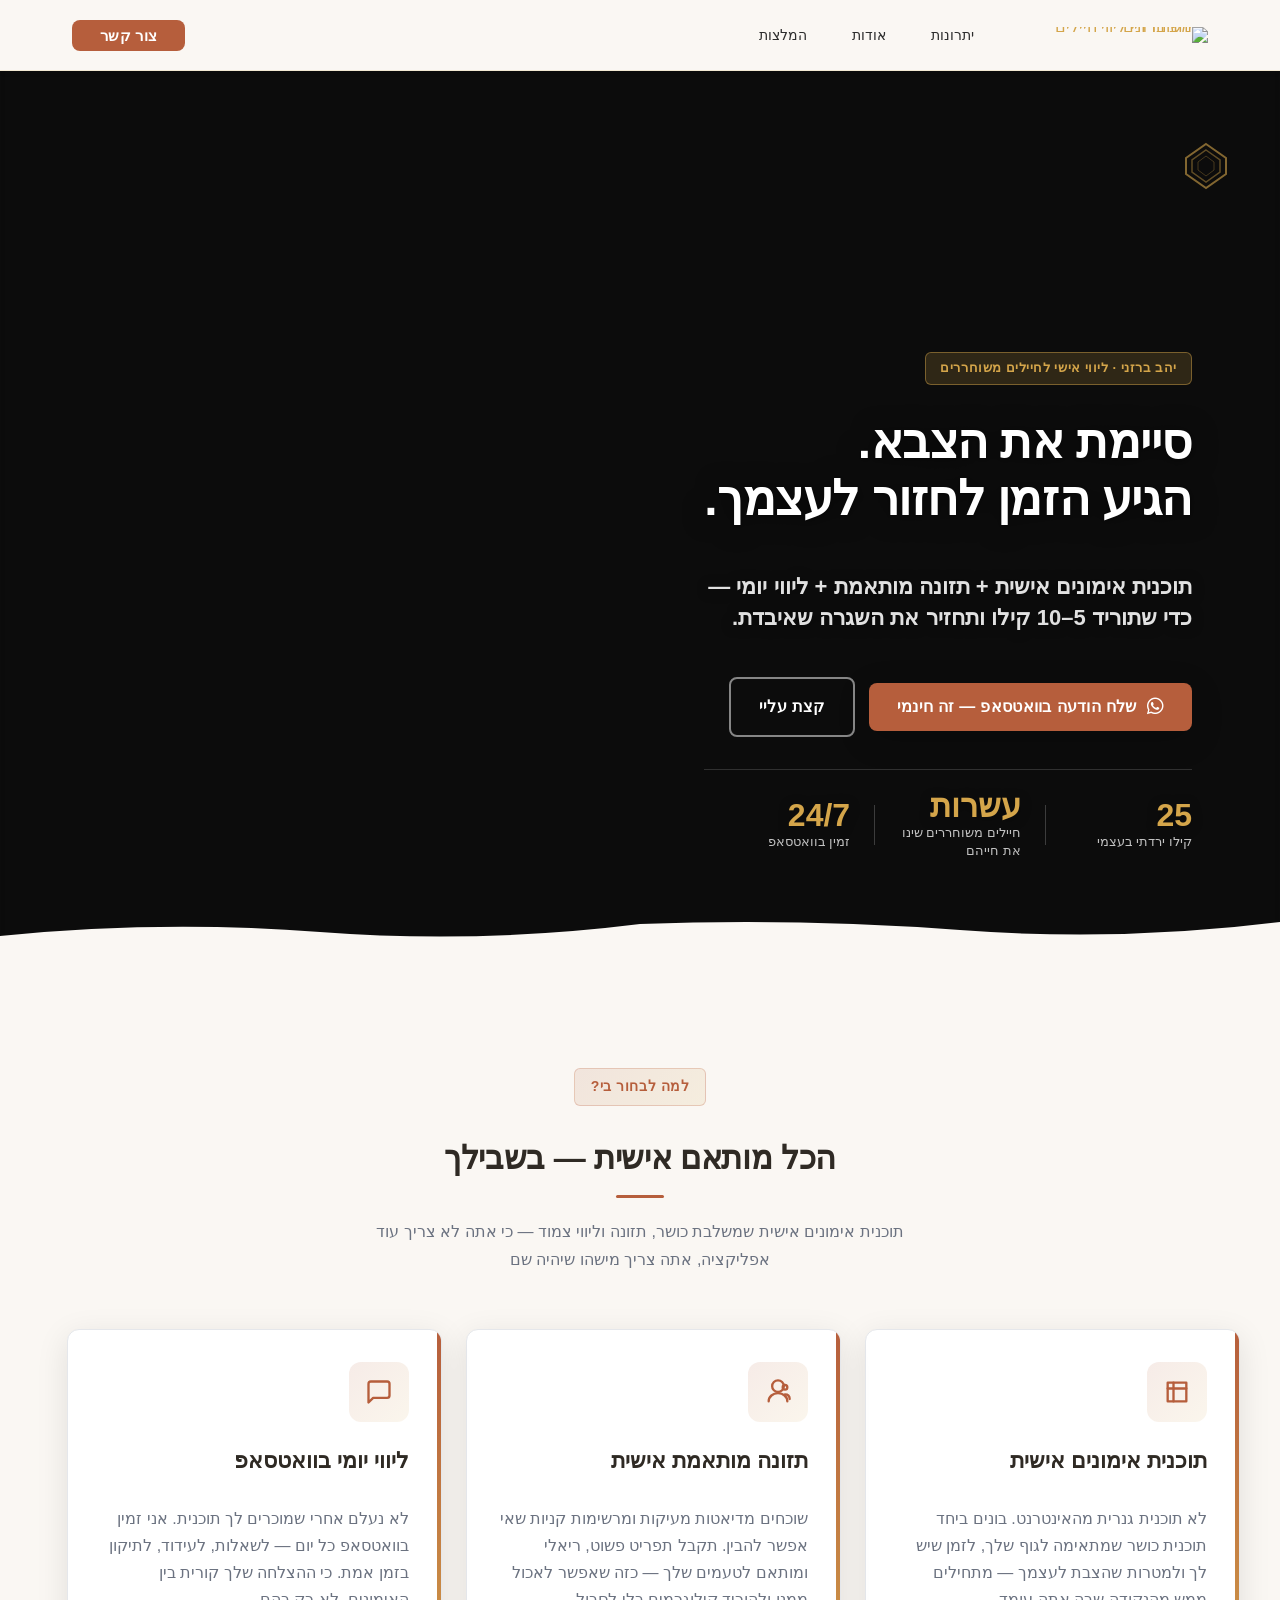
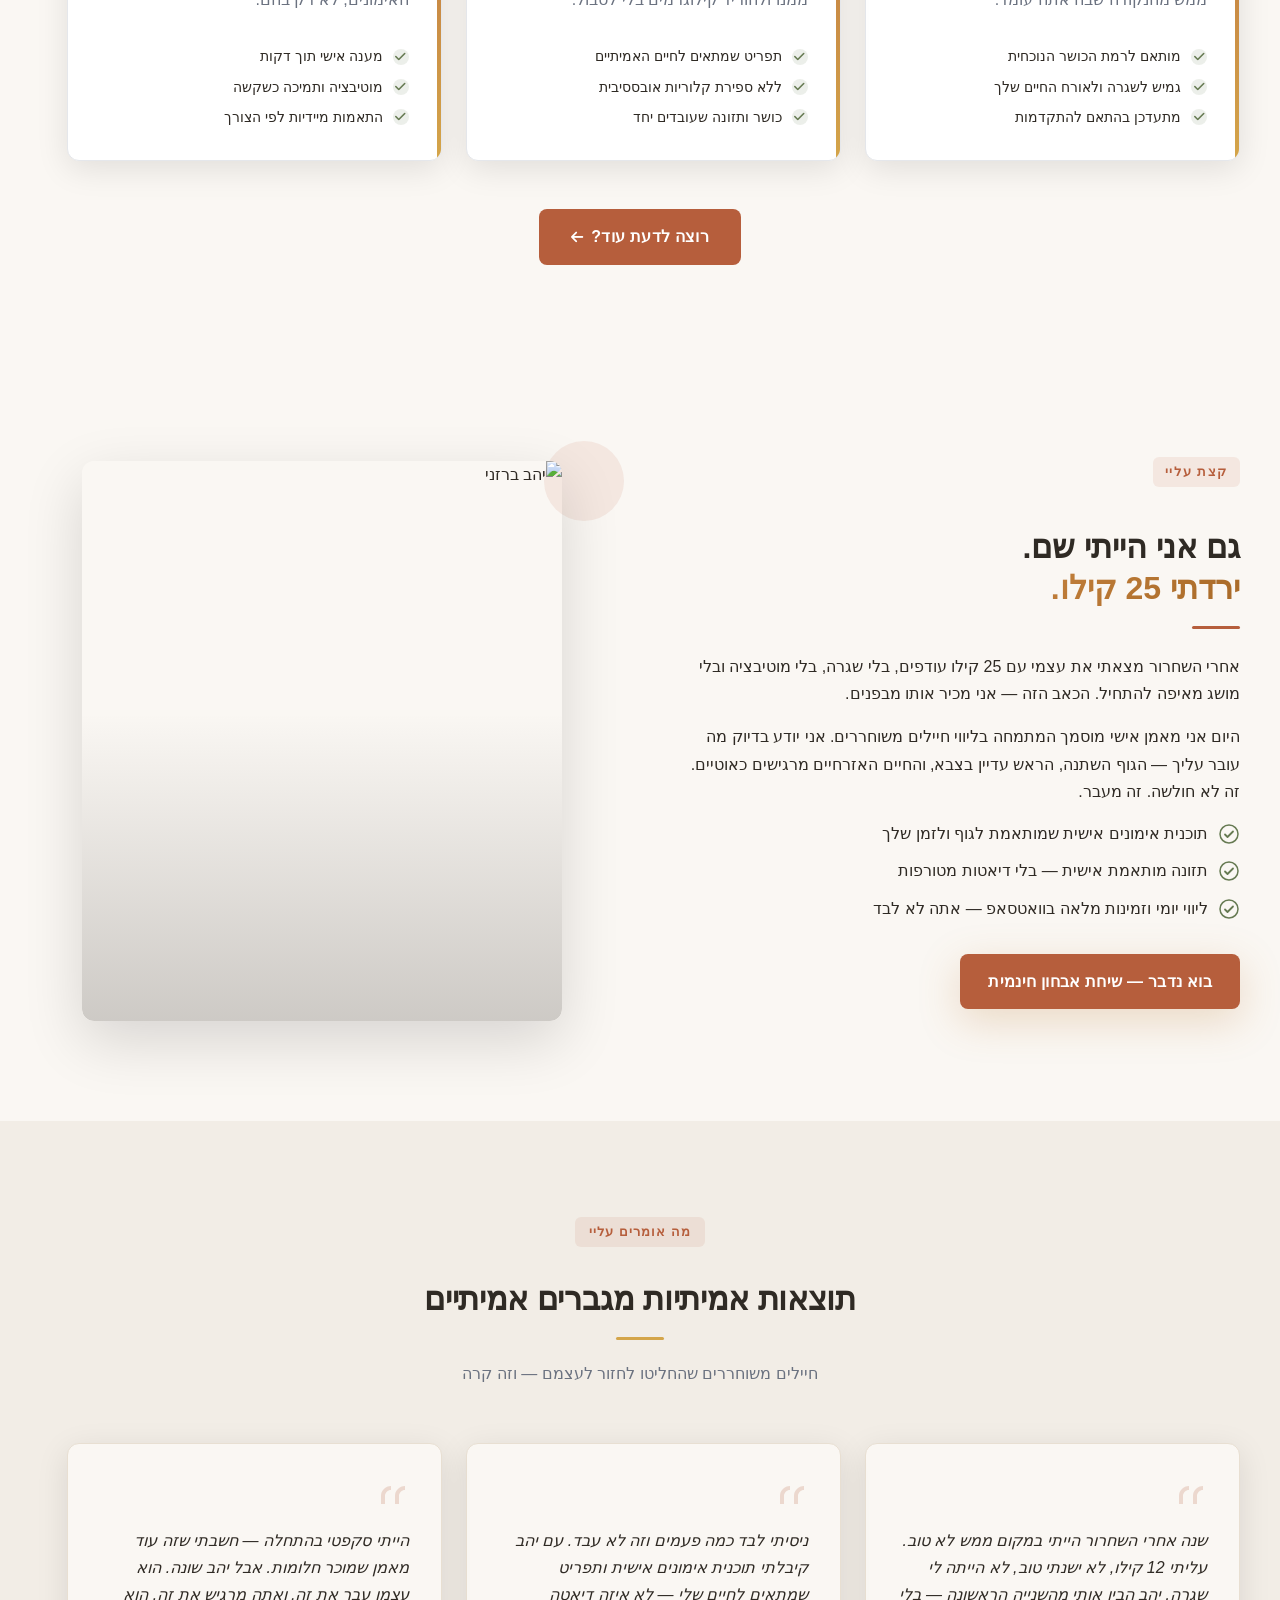
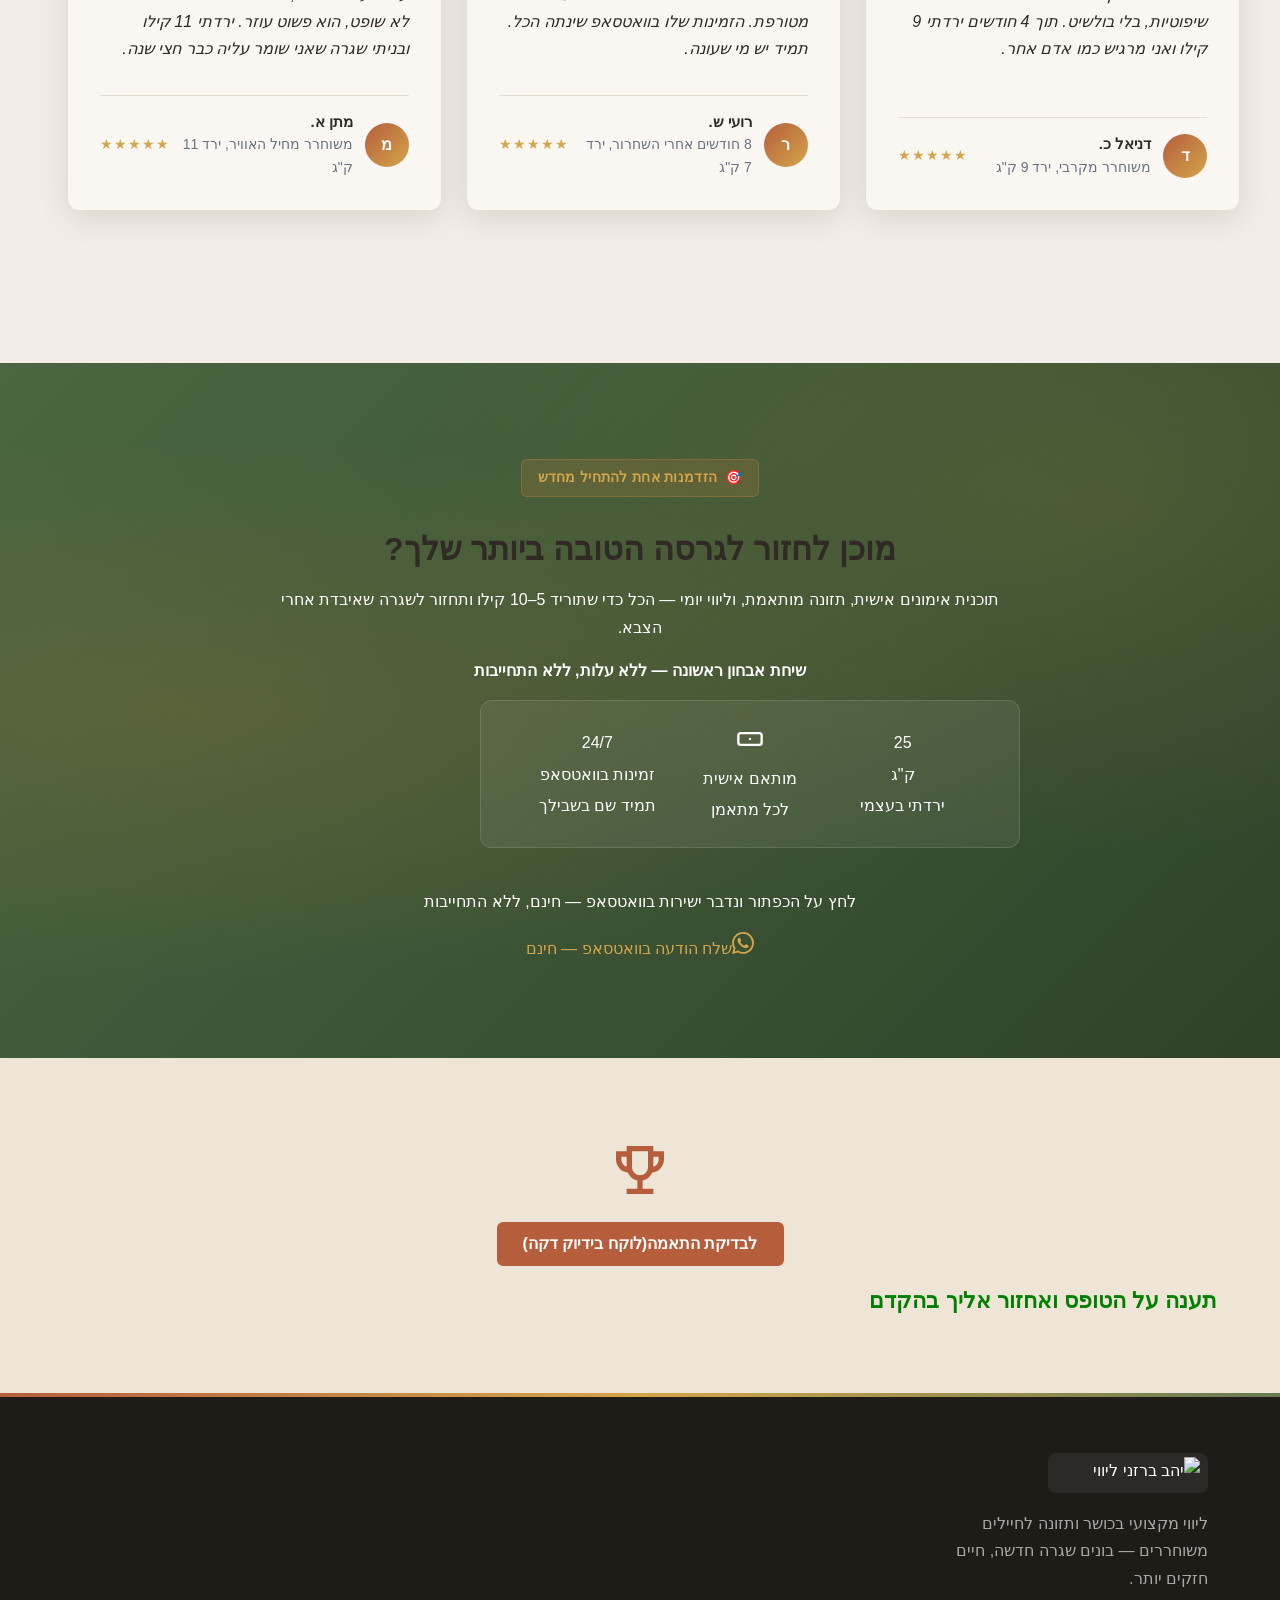
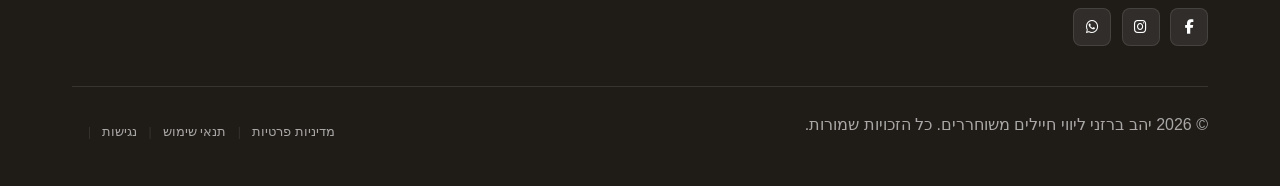
==== commit b31f8e36: "Background sync: Progressive GitHub Sync" ====
--- a/public/index.html
+++ b/public/index.html
@@ -1 +1 @@
-<!doctype html><html dir="rtl" lang="ar"><head><meta charset="UTF-8"><meta content="width=device-width,initial-scale=1" name="viewport"><meta content="index, follow" name="robots"><title>יהב ברזני | ליווי אישי לחיילים משוחררים — כושר ותזונה</title><meta content="מאמן אישי מוסמך המתמחה בליווי חיילים משוחררים. תוכנית אימונים אישית, תזונה מותאמת וליווי יומי בוואטסאפ. שיחת אבחון ראשונה — חינם, ללא התחייבות." name="description"><meta content="תוכנית אימונים אישית, תזונה מותאמת אישית, כושר ותזונה, תוכנית כושר לאחר שירות צבאי" name="keywords"><link href="/assets/favicon.ico" rel="icon" type="image/x-icon"><link href="/assets/favicon-16x16.png" rel="icon" type="image/png" sizes="16x16"><link href="/assets/favicon-32x32.png" rel="icon" type="image/png" sizes="32x32"><link href="/assets/favicon-48x48.png" rel="icon" type="image/png" sizes="48x48"><link href="/assets/favicon-192x192.png" rel="icon" type="image/png" sizes="192x192"><link href="/assets/favicon-512x512.png" rel="icon" type="image/png" sizes="512x512"><link href="/assets/apple-touch-icon.png" rel="apple-touch-icon"><script>!function(){"use strict";var t="0818c663-1ec2-4bfd-a412-de3591270f79",e="https://api.zappy5.com/api/analytics/track",a=18e5,n=2592e6,o=!0,i=!0,r=!0;var s=function(){var e="zappy_visitor_"+t,a=null;try{if(a=localStorage.getItem(e)){var o=JSON.parse(a),i=Date.now();if(i-o.created<n)return o.lastSeen=i,localStorage.setItem(e,JSON.stringify(o)),o.id}}catch(t){console.warn("Zappy Analytics: LocalStorage not available")}var r="zv_"+Date.now()+"_"+Math.random().toString(36).substr(2,9);try{localStorage.setItem(e,JSON.stringify({id:r,created:Date.now(),lastSeen:Date.now()}))}catch(t){}return r}(),c=function(){var e="zappy_session_"+t,n=null;try{if(n=sessionStorage.getItem(e)){var o=JSON.parse(n),i=Date.now();if(i-o.timestamp<a)return o.timestamp=i,sessionStorage.setItem(e,JSON.stringify(o)),o.id}}catch(t){console.warn("Zappy Analytics: SessionStorage not available")}var r="zs_"+Date.now()+"_"+Math.random().toString(36).substr(2,9);try{sessionStorage.setItem(e,JSON.stringify({id:r,timestamp:Date.now()}))}catch(t){}return r}();function l(a,n){n=n||{};var o={website_id:t,event_type:a,page_path:window.location.pathname,referrer:document.referrer||"direct",visitor_id:s,session_id:c,metadata:n};if(navigator.sendBeacon){var i=new Blob([JSON.stringify(o)],{type:"application/json"});navigator.sendBeacon(e,i)}else fetch(e,{method:"POST",headers:{"Content-Type":"application/json"},body:JSON.stringify(o),keepalive:!0}).catch(function(t){console.warn("Zappy Analytics: Failed to track event",t)})}o&&l("pageview",{title:document.title,url:window.location.href}),i&&document.addEventListener("click",function(t){var e=t.target;if("BUTTON"===e.tagName||e.closest("button")){var a="BUTTON"===e.tagName?e:e.closest("button");l("click",{element:"button",text:a.textContent.trim().substring(0,100),id:a.id||null,class:a.className||null})}else if("A"===e.tagName||e.closest("a")){var n="A"===e.tagName?e:e.closest("a");l("navigation",{element:"link",text:n.textContent.trim().substring(0,100),href:n.href,external:n.hostname!==window.location.hostname})}},!0),r&&document.addEventListener("submit",function(t){var e=t.target;l("form_submit",{form_id:e.id||null,form_name:e.name||null,form_action:e.action||null,form_method:e.method||"GET"})},!0);var d=Date.now();window.addEventListener("beforeunload",function(){l("page_unload",{time_on_page:Math.floor((Date.now()-d)/1e3),page_path:window.location.pathname})}),window.zappyAnalytics={track:l,getVisitorId:function(){return s},getSessionId:function(){return c}}}()</script><meta content="יהב ברזני | ליווי אישי לחיילים משוחררים" property="og:title"><meta content="סיימת את הצבא? תוכנית אימונים אישית + תזונה מותאמת + ליווי יומי — כדי שתוריד 5–10 קילו ותחזיר את השגרה. שיחת אבחון חינמית!" property="og:description"><meta content="summary_large_image" name="twitter:card"><meta content="יהב ברזני | ליווי אישי לחיילים משוחררים" name="twitter:title"><meta content="סיימת את הצבא? תוכנית אימונים אישית + תזונה מותאמת + ליווי יומי — כדי שתוריד 5–10 קילו ותחזיר את השגרה. שיחת אבחון חינמית!" name="twitter:description"><link href="/styles.css" rel="stylesheet"><link href="https://cdnjs.cloudflare.com/ajax/libs/font-awesome/6.4.0/css/all.min.css" rel="stylesheet" crossorigin="anonymous" integrity="sha512-iecdLmaskl7CVkqkXNQ/ZH/XLlvWZOJyj7Yy7tcenmpD1ypASozpmT/E0iPtmFIB46ZmdtAc9eNBvH0H/ZpiBw==" referrerpolicy="no-referrer"/><style id="zappy-dropdown-submenu-styles">#navMenu li:has(.sub-menu),.nav-menu li:has(.sub-menu),.navbar li:has(.sub-menu),nav li:has(.sub-menu){position:relative}#navMenu .sub-menu,.nav-menu .sub-menu,.navbar .sub-menu,nav .sub-menu{display:block!important;position:absolute!important;top:100%;left:0;min-width:220px;background:#fff;border-radius:8px;box-shadow:0 8px 25px rgba(0,0,0,.15);padding:8px 0;opacity:0;visibility:hidden;transform:translateY(10px);transition:all .3s ease;z-index:1000;list-style:none;pointer-events:none}#navMenu li:hover>.sub-menu,.nav-menu li:hover>.sub-menu,.navbar li:hover>.sub-menu,nav li:hover>.sub-menu{opacity:1!important;visibility:visible!important;transform:translateY(0)!important;pointer-events:auto!important}.sub-menu li{list-style:none;margin:0;padding:0}.sub-menu a{display:block!important;padding:10px 16px!important;color:var(--text-dark,#333)!important;font-weight:500;text-decoration:none;white-space:nowrap;transition:background-color .2s}.sub-menu .zappy-nav-child>a{padding-left:28px!important;font-size:.9em!important;opacity:.85!important}[dir=rtl] .sub-menu .zappy-nav-child>a,html[lang=ar] .sub-menu .zappy-nav-child>a,html[lang=he] .sub-menu .zappy-nav-child>a{padding-left:10px!important;padding-right:28px!important}.sub-menu .zappy-nav-parent>a{font-weight:600!important}.sub-menu a:hover{background-color:#f5f5f5}[dir=rtl] .nav-menu .sub-menu,[dir=rtl] .navbar .sub-menu,[dir=rtl] nav .sub-menu,html[lang=ar] .nav-menu .sub-menu,html[lang=ar] .navbar .sub-menu,html[lang=ar] nav .sub-menu,html[lang=he] .nav-menu .sub-menu,html[lang=he] .navbar .sub-menu,html[lang=he] nav .sub-menu{left:auto!important;right:0!important}.sub-menu:empty,.sub-menu:not(:has(li)):not(:has(> a)),.sub-menu:not(:has(li:not(.zappy-hidden-menu-item))):not(:has(> a)){display:none!important;opacity:0!important;visibility:hidden!important;pointer-events:none!important}li:has(.menu-group-title):hover>.sub-menu{opacity:1!important;visibility:visible!important;transform:translateY(0)!important;pointer-events:auto!important}#navMenu>li>.menu-group-title,.nav-menu>li>.menu-group-title{display:inline-block;padding:.5rem 1rem;cursor:default;user-select:none}@media (max-width:768px){#navMenu .sub-menu,.nav-menu .sub-menu,.navbar .sub-menu,nav .sub-menu{position:static!important;transform:none!important;box-shadow:none!important;background:0 0!important;max-height:0;overflow:hidden;opacity:0;visibility:hidden;transition:max-height .3s ease,opacity .3s ease;padding:0!important;border-radius:0!important}#navMenu .sub-menu.mobile-expanded,.nav-menu .sub-menu.mobile-expanded,.navbar .sub-menu.mobile-expanded{max-height:none!important;overflow-y:visible!important;opacity:1!important;visibility:visible!important;padding:8px 0 8px 16px!important}[dir=rtl] .sub-menu.mobile-expanded,html[lang=he] .sub-menu.mobile-expanded{padding:8px 16px 8px 0!important}#navMenu li:hover>.sub-menu,.nav-menu li:hover>.sub-menu,.navbar li:hover>.sub-menu,nav li:hover>.sub-menu{opacity:0;visibility:hidden;pointer-events:none}#navMenu li>.sub-menu.mobile-expanded,.nav-menu li>.sub-menu.mobile-expanded,.navbar li>.sub-menu.mobile-expanded,nav li>.sub-menu.mobile-expanded{opacity:1!important;visibility:visible!important;pointer-events:auto!important}#navMenu li:has(.sub-menu),.nav-menu li:has(.sub-menu),.navbar li:has(.sub-menu),nav li:has(.sub-menu){display:flex!important;flex-wrap:wrap!important;align-items:center!important;position:relative!important;min-height:44px!important}#navMenu li:has(.sub-menu)>a,.nav-menu li:has(.sub-menu)>a,.navbar li:has(.sub-menu)>a,nav li:has(.sub-menu)>a{flex:1!important;min-width:0!important}#navMenu li:has(.sub-menu)>.menu-group-title,.nav-menu li:has(.sub-menu)>.menu-group-title,.navbar li:has(.sub-menu)>.menu-group-title,nav li:has(.sub-menu)>.menu-group-title{flex:1!important;min-width:0!important;padding:0!important;line-height:inherit!important}#navMenu li:has(.sub-menu)>.sub-menu,.nav-menu li:has(.sub-menu)>.sub-menu,.navbar li:has(.sub-menu)>.sub-menu,nav li:has(.sub-menu)>.sub-menu{flex-basis:100%!important;width:100%!important}#navMenu li:has(.sub-menu)>a [class*=arrow],#navMenu li:has(.sub-menu)>a [class*=chevron],.nav-menu li:has(.sub-menu)>a .fa-angle-down,.nav-menu li:has(.sub-menu)>a .fa-chevron-down,.nav-menu li:has(.sub-menu)>a [class*=arrow],.nav-menu li:has(.sub-menu)>a [class*=chevron],nav li:has(.sub-menu)>a [class*=arrow],nav li:has(.sub-menu)>a [class*=chevron]{display:none!important;visibility:hidden!important}.mobile-submenu-toggle{display:flex!important;align-items:center!important;justify-content:center!important;width:44px!important;height:auto!important;background:0 0!important;border:none!important;cursor:pointer!important;color:var(--text-dark)!important;position:static!important;flex-shrink:0!important;align-self:stretch!important;z-index:2!important;padding:0!important;margin:0!important}.mobile-submenu-toggle::after{content:''!important;width:0!important;height:0!important;border-left:6px solid transparent!important;border-right:6px solid transparent!important;border-top:7px solid currentColor!important;transition:transform .3s ease!important}.mobile-submenu-toggle.expanded::after{transform:rotate(180deg)!important}.sub-menu a{padding:10px 0!important;display:block!important;color:var(--text-dark)!important;white-space:normal!important}.sub-menu .zappy-nav-child>a{padding-left:28px!important;font-size:.9em!important;opacity:.85!important}[dir=rtl] .sub-menu .zappy-nav-child>a,html[lang=ar] .sub-menu .zappy-nav-child>a,html[lang=he] .sub-menu .zappy-nav-child>a{padding-left:0!important;padding-right:28px!important}.sub-menu .zappy-nav-parent>a{font-weight:600!important}#navMenu.active,.nav-menu.active{max-width:100vw!important;overflow-x:hidden!important;box-sizing:border-box!important}.navbar .sub-menu li a,.zappy-products-dropdown .sub-menu a,nav.navbar .sub-menu li a{color:var(--text-dark)!important}}@media (min-width:769px){.mobile-submenu-toggle{display:none!important}}</style><style id="mobile-lang-menu-deployed-css">@media (max-width:768px){.lang-switcher,.nav-container .lang-switcher,.nav-cta-container .lang-switcher,.nav-ecommerce-icons .lang-switcher,.nav-icons-left .lang-switcher,.navbar .lang-switcher,.navbar .nav-cta-container .lang-switcher{display:none!important}.mobile-lang-menu{width:100%;border-top:1px solid rgba(128,128,128,.2);padding:8px 0 0 0;margin-top:8px}.mobile-lang-toggle{display:flex!important;align-items:center;justify-content:space-between;width:100%;padding:12px 16px;background:0 0;border:none;cursor:pointer;font-size:15px;color:inherit;font-family:inherit}.mobile-lang-toggle::after{content:'';display:inline-block;width:8px;height:8px;border-right:2px solid currentColor;border-bottom:2px solid currentColor;transform:rotate(45deg);transition:transform .3s ease;margin-left:8px}.mobile-lang-toggle.expanded::after{transform:rotate(-135deg)}.mobile-lang-options{max-height:0;overflow:hidden;transition:max-height .3s ease}.mobile-lang-options.expanded{max-height:300px}.mobile-lang-option{display:flex!important;align-items:center;gap:10px;padding:10px 24px;text-decoration:none;color:inherit;font-size:14px;font-family:inherit}.mobile-lang-option:hover{background:rgba(128,128,128,.1)}.mobile-lang-option.active{font-weight:600;opacity:.7;pointer-events:none}.mobile-lang-option img{width:20px;height:20px;border-radius:50%}}@media (min-width:769px){.mobile-lang-menu{display:none!important}}</style><style id="zappy-widget-visibility">#mic-access-tool-box,#mic-access-tool-general-button,#mic-init-access-tool #mic-access-tool-box,#mic-init-access-tool #mic-access-tool-general-button,#mic-init-access-tool .mic-access-tool-general-button,._access-icon,._access-menu,.mic-access-tool-box,.mic-access-tool-general-button,div[id*=mic-access-tool-box]{display:none!important;visibility:hidden!important;opacity:0!important;pointer-events:none!important}</style></head><body><nav class="navbar" dir="rtl"><button aria-label="Menu" class="mobile-toggle" id="mobileToggle"><svg viewBox="0 0 24 24" height="24" width="24" fill="none" class="hamburger-icon"><path d="M3 12h18M3 6h18M3 18h18" stroke="currentColor" stroke-width="2" stroke-linecap="round"></path></svg><svg viewBox="0 0 24 24" height="24" width="24" fill="none" class="close-icon" style="display:none"><path d="M18 6L6 18M6 6l12 12" stroke="currentColor" stroke-width="2" stroke-linecap="round"></path></svg></button><button aria-label="Call" class="phone-header-btn" data-phone="0548871669"><svg viewBox="0 0 24 24" height="20" width="20" fill="currentColor"><path d="M22 16.92v3a2 2 0 0 1-2.18 2 19.79 19.79 0 0 1-8.63-3.07 19.5 19.5 0 0 1-6-6 19.79 19.79 0 0 1-3.07-8.67A2 2 0 0 1 4.11 2h3a2 2 0 0 1 2 1.72 12.84 12.84 0 0 0 .7 2.81 2 2 0 0 1-.45 2.11L8.09 9.91a16 16 0 0 0 6 6l1.27-1.27a2 2 0 0 1 2.11-.45 12.84 12.84 0 0 0 2.81.7A2 2 0 0 1 22 16.92z"></path></svg></button><div class="nav-container"><div class="nav-right-group"><div class="nav-brand"><a href="/" class="logo-link"><img alt="יהב ברזני ליווי חיילים משוחררים" src="/assets/logo.webp" class="logo"></a></div><ul class="nav-menu" id="navMenu"><li><a href="#features">יתרונות</a></li><li><a href="#about">אודות</a></li><li><a href="#testimonials">המלצות</a></li></ul></div><div class="nav-cta-container"><a href="https://wa.me/972548871669" class="nav-cta-btn">צור קשר</a></div></div></nav><script>window.addEventListener("load",function(){const e=document.querySelector(".navbar, nav, header");if(!e)return void console.log("[Navbar] Navbar element not found");let t=document.getElementById("mobileToggle")||document.querySelector(".mobile-toggle")||document.querySelector(".hamburger")||document.querySelector(".hamburger-menu")||document.querySelector(".menu-toggle")||document.querySelector(".burger-menu")||document.querySelector('[aria-label="Menu"]')||document.querySelector('[aria-label="תפריט"]');const o=document.querySelector(".phone-header-btn"),n=window.getComputedStyle(e);let r=n.backgroundColor;if(console.log("[Navbar] Initial navbar background:",r),"transparent"===r||"rgba(0, 0, 0, 0)"===r||r.startsWith("rgba")&&r.includes(", 0)")){const e=n.backgroundImage;if(e&&"none"!==e)console.log("[Navbar] Navbar has background image/gradient, using dark text"),r="rgb(240, 240, 240)";else{const e=window.getComputedStyle(document.body).backgroundColor;console.log("[Navbar] Navbar transparent, using body background:",e),r=e}}const i=r.match(/\d+/g);if(i&&i.length>=3){const e=(.299*parseInt(i[0])+.587*parseInt(i[1])+.114*parseInt(i[2]))/255;console.log("[Navbar] Mobile button colors preserved from Claude CSS (luminance:",e.toFixed(2)+")");const n=document.createElement("style");n.id="zappy-mobile-nav-fix";document.documentElement.lang;document.documentElement.dir,n.textContent='\n        /* Hide mobile buttons on desktop, show only on mobile */\n        @media (min-width: 769px) {\n          .mobile-toggle,\n          .phone-header-btn {\n            display: none !important;\n          }\n        }\n        \n        /* Show and position mobile buttons correctly on mobile */\n        @media (max-width: 768px) {\n          .mobile-toggle,\n          .phone-header-btn {\n            position: absolute !important;\n            top: 50% !important;\n            transform: translateY(-50%) !important;\n            z-index: 1001 !important;\n            display: flex !important;\n            align-items: center !important;\n            justify-content: center !important;\n            width: 36px !important;\n            height: 36px !important;\n            border-radius: 50% !important;\n            border: none !important;\n            cursor: pointer !important;\n            padding: 6px !important;\n            background: none !important;\n            color: var(--nav-text, var(--text-dark)) !important;\n          }\n          \n          /* LTR positioning (default): hamburger LEFT, phone RIGHT */\n          html:not([dir="rtl"]):not([lang="he"]):not([lang="ar"]) .mobile-toggle,\n          html[dir="ltr"] .mobile-toggle {\n            left: 12px !important;\n            right: auto !important;\n          }\n          html:not([dir="rtl"]):not([lang="he"]):not([lang="ar"]) .phone-header-btn,\n          html[dir="ltr"] .phone-header-btn {\n            right: 12px !important;\n            left: auto !important;\n          }\n          \n          /* RTL positioning: hamburger RIGHT, phone LEFT */\n          html[dir="rtl"] .mobile-toggle,\n          html[lang="he"] .mobile-toggle,\n          html[lang="ar"] .mobile-toggle {\n            right: 12px !important;\n            left: auto !important;\n          }\n          html[dir="rtl"] .phone-header-btn,\n          html[lang="he"] .phone-header-btn,\n          html[lang="ar"] .phone-header-btn {\n            left: 12px !important;\n            right: auto !important;\n          }\n          \n          /* CRITICAL: Ensure nav-container has min-height on mobile */\n          /* All children are positioned absolutely/fixed on mobile, so height:auto collapses to 0 */\n          .nav-container {\n            min-height: 70px !important;\n            position: relative !important;\n          }\n          \n          /* Ensure SVG icons are properly sized and inherit color */\n          .mobile-toggle svg,\n          .phone-header-btn svg {\n            width: 24px !important;\n            height: 24px !important;\n            /* Don\'t force display - let JavaScript control hamburger/close toggle */\n          }\n          \n          /* Reset nav-cta-container on mobile - remove desktop box-shadow/padding */\n          /* that creates a visible ghost box when CTA button is hidden */\n          .nav-cta-container {\n            box-shadow: none !important;\n            padding: 0 !important;\n          }\n          \n          /* Hide nav-cta-container entirely on mobile when there\'s no lang-switcher */\n          /* (only the CTA button is inside, and it\'s hidden on mobile) */\n          .nav-cta-container:not(:has(.lang-switcher)) {\n            display: none !important;\n          }\n          \n          /* CRITICAL: Prevent hero image fade gradient from bleeding over headline text */\n          /* The .image-fade-gradient has bottom: -30px (extends below parent) */\n          /* On mobile stacked layout, this overlaps the h1 text below the image */\n          .hero-image-column {\n            overflow: hidden !important;\n          }\n          .image-fade-gradient {\n            bottom: 0 !important;\n          }\n          \n          /* Hide desktop language switcher on mobile - hamburger menu handles it */\n          /* High specificity to override stored CSS */\n          .lang-switcher,\n          .nav-cta-container .lang-switcher,\n          .nav-container .lang-switcher,\n          .navbar .lang-switcher,\n          .navbar .nav-cta-container .lang-switcher {\n            display: none !important;\n          }\n        }\n      ';const r=document.getElementById("zappy-mobile-nav-fix");r&&r.remove(),document.head.appendChild(n),console.log("[Navbar] Critical CSS injected for mobile nav positioning");const l=window.innerWidth<=768;if(t){const e=t.querySelector(".hamburger-icon"),o=t.querySelector(".close-icon");e&&(e.style.setProperty("width","24px","important"),e.style.setProperty("height","24px","important"),e.style.setProperty("display","block","important")),o&&(o.style.setProperty("width","24px","important"),o.style.setProperty("height","24px","important"),o.style.setProperty("display","none","important")),l?(t.style.setProperty("position","absolute","important"),t.style.setProperty("top","50%","important"),t.style.setProperty("transform","translateY(-50%)","important"),t.style.setProperty("z-index","1001","important"),t.style.removeProperty("left"),t.style.removeProperty("right"),console.log("[Navbar] Mobile toggle positioning applied (mobile viewport)")):(t.style.removeProperty("position"),t.style.removeProperty("top"),t.style.removeProperty("transform"),t.style.removeProperty("z-index"),t.style.removeProperty("left"),t.style.removeProperty("right"),console.log("[Navbar] Desktop viewport - cleared mobile toggle inline positioning"))}if(o){const e=o.querySelector("svg");e&&(e.style.width="24px",e.style.height="24px",e.setAttribute("width","24"),e.setAttribute("height","24")),l?(o.style.setProperty("position","absolute","important"),o.style.setProperty("top","50%","important"),o.style.setProperty("transform","translateY(-50%)","important"),o.style.setProperty("z-index","1001","important"),o.style.removeProperty("left"),o.style.removeProperty("right"),console.log("[Navbar] Phone button positioning applied (mobile viewport)")):(o.style.removeProperty("position"),o.style.removeProperty("top"),o.style.removeProperty("transform"),o.style.removeProperty("z-index"),o.style.removeProperty("left"),o.style.removeProperty("right"),console.log("[Navbar] Desktop viewport - cleared phone button inline positioning"))}}else console.log("[Navbar] Could not parse background color:",r);t=document.getElementById("mobileToggle")||document.querySelector(".mobile-toggle")||document.querySelector(".hamburger")||document.querySelector(".hamburger-menu")||document.querySelector(".menu-toggle")||document.querySelector(".burger-menu")||document.querySelector('[aria-label="Menu"]')||document.querySelector('[aria-label="תפריט"]');const l=document.getElementById("navMenu")||document.querySelector(".nav-menu")||document.querySelector(".nav-links")||document.querySelector("nav ul:not(.submenu)");if(!t||!l)return void console.log("[Navbar] Mobile toggle or menu not found:",{toggle:!!t,menu:!!l});l.id||(l.id="navMenu"),console.log("[Navbar] Initializing mobile menu...");const a=t.cloneNode(!0);t.parentNode.replaceChild(a,t),a.addEventListener("click",function(e){e.preventDefault(),e.stopPropagation();const t=this.querySelector(".hamburger-icon"),o=this.querySelector(".close-icon");l.classList.contains("active")?(l.classList.remove("active"),t&&t.style.setProperty("display","block","important"),o&&o.style.setProperty("display","none","important"),document.body.style.overflow="",console.log("[Navbar] Menu closed")):(l.classList.add("active"),t&&t.style.setProperty("display","none","important"),o&&o.style.setProperty("display","block","important"),document.body.style.overflow="hidden",console.log("[Navbar] Menu opened"))}),l.querySelectorAll("a").forEach(function(e){e.addEventListener("click",function(){if("#"===this.getAttribute("href"))return;const e=a.querySelector(".hamburger-icon"),t=a.querySelector(".close-icon");l.classList.remove("active"),e&&e.style.setProperty("display","block","important"),t&&t.style.setProperty("display","none","important"),document.body.style.overflow="",console.log("[Navbar] Menu closed (link clicked)")})});var s=l.querySelectorAll(".dropdown-toggle");s.forEach(function(e){e.addEventListener("click",function(e){e.preventDefault(),e.stopPropagation();var t=this.closest(".nav-dropdown");t&&(t.parentNode.querySelectorAll(".nav-dropdown.open").forEach(function(e){e!==t&&e.classList.remove("open")}),t.classList.toggle("open"),console.log("[Navbar] Dropdown toggled:",t.classList.contains("open")?"open":"closed"))})}),document.addEventListener("click",function(e){e.target.closest(".nav-dropdown")||document.querySelectorAll(".nav-dropdown.open").forEach(function(e){e.classList.remove("open")})}),console.log("[Navbar] Dropdown handlers initialized for "+s.length+" dropdowns"),o&&o.addEventListener("click",function(){const e=document.querySelectorAll('a[href^="tel:"]'),t=e.length>0?e[0].getAttribute("href").replace("tel:",""):"0548871669";window.location.href="tel:"+t,console.log("[Navbar] Phone button clicked")}),console.log("[Navbar] Mobile menu initialized successfully");const p=function(){const e=document.querySelector(".whatsapp-float");e&&(window.innerWidth>=769?(e.style.setProperty("display","none","important"),e.style.setProperty("visibility","hidden","important"),e.style.setProperty("opacity","0","important"),e.style.setProperty("pointer-events","none","important"),console.log("[WhatsApp] Button hidden on desktop")):(e.style.removeProperty("display"),e.style.removeProperty("visibility"),e.style.removeProperty("opacity"),e.style.removeProperty("pointer-events"),console.log("[WhatsApp] Button visible on mobile")))};let c;p(),window.addEventListener("resize",function(){clearTimeout(c),c=setTimeout(p,100)})})</script><main><section class="index-hero-section" id="hero" data-layout-spec="בית-hero" dir="rtl" data-hero-type="fullscreen-scrim" data-zappy-bg-color="" data-zappy-bg-image="assets/business-general-hero-upload-1777404931074.webp" data-zappy-bg-overlay-color="#000000" data-zappy-bg-overlay-opacity="23" data-zappy-bg-type="image" data-zappy-bg-video-type="" data-zappy-bg-video-url="" style="--zappy-bg-overlay:rgba(0, 0, 0, 0.55);--zappy-bg-image:url(&quot;assets/business-general-hero-upload-1777404931074.webp&quot;);background-image:linear-gradient(rgba(0, 0, 0, 0.55), rgba(0, 0, 0, 0.55)), url(&quot;assets/business-general-hero-upload-1777404931074.webp&quot;);background-size:cover;background-position:center center;background-repeat:no-repeat;position:relative;overflow:hidden"><div class="index-hero-bg" style="display:none" data-zappy-original-bg="hidden"><img alt="חייל משוחרר בכושר גופני מצוין לאחר תהליך שינוי אישי" src="/assets/site-index-hero-image-1-1777404597900-igrpmd.webp?v=1777404597900" data-element-id="img-1777404632488-ntzoqefqk" data-element-type="image" data-context="A determined Israeli young man in his mid-20s, post-military, standing confidently in a gym or outdoor training setting. He looks strong and motivated, wearing athletic clothes. The scene conveys transformation, discipline, and hope. Warm natural lighting, cinematic quality, realistic photography style." data-hero-background="true" data-hero-bg="true" data-placeholder="index-hero-image-1" height="700" width="1200"></div><div class="index-hero-scrim" aria-hidden="true" data-zappy-gradient-scrim="true" data-zappy-original-bg="hidden" data-zappy-scrim-orig-opacity="1" style="opacity:1;display:none"></div><div class="index-hero-brand-motif" aria-hidden="true"><svg viewBox="0 0 52 52" height="52" width="52" fill="none" xmlns="http://www.w3.org/2000/svg" aria-hidden="true" data-no-icon-edit="true"><path d="M26 4 L46 18 L46 34 L26 48 L6 34 L6 18 Z" fill="none" opacity="0.7" stroke="#D4A54A" stroke-width="2"></path><path d="M26 10 L40 20 L40 32 L26 42 L12 32 L12 20 Z" fill="none" opacity="0.5" stroke="#D4A54A" stroke-width="1.5"></path><path d="M26 16 L34 22 L34 30 L26 36 L18 30 L18 22 Z" fill="none" opacity="0.35" stroke="#D4A54A" stroke-width="1"></path></svg></div><div class="index-hero-container"><div class="index-hero-content"><div class="index-hero-label"><span>יהב ברזני · ליווי אישי לחיילים משוחררים</span></div><h1 class="index-hero-h1">סיימת את הצבא.<br>הגיע הזמן לחזור לעצמך.</h1><h3 class="index-hero-h3">תוכנית אימונים אישית + תזונה מותאמת + ליווי יומי —<br>כדי שתוריד 5–10 קילו ותחזיר את השגרה שאיבדת.</h3><div class="index-hero-ctas"><a href="https://wa.me/972548871669" class="btn-primary btn index-hero-btn-primary" data-element-id="btn-1777404632486-gz29250ap" data-element-type="button" data-native-element="true" rel="noopener noreferrer" style="border-color:var(--primary-color, var(--primary, #8B0000)) !important;color:rgb(255, 255, 255) !important;background-color:var(--primary-color, var(--primary, #8B0000)) !important;background-image:none !important" target="_blank"><i class="fab fa-whatsapp"></i>שלח הודעה בוואטסאפ — זה חינמי</a><a href="#about" class="index-hero-btn-secondary" data-element-id="btn-1777404632486-3b8781lom" data-element-type="button" data-native-element="true">קצת עליי</a></div><div class="index-hero-trust"><div class="index-hero-trust-item"><span class="index-hero-trust-num">25</span><span class="index-hero-trust-label">קילו ירדתי בעצמי</span></div><div class="index-hero-trust-divider" aria-hidden="true"></div><div class="index-hero-trust-item"><span class="index-hero-trust-num">100+</span><span class="index-hero-trust-label">חיילים משוחררים שינו את חייהם</span></div><div class="index-hero-trust-divider" aria-hidden="true"></div><div class="index-hero-trust-item"><span class="index-hero-trust-num">24/7</span><span class="index-hero-trust-label">זמין בוואטסאפ</span></div></div></div></div><div class="index-hero-divider-wrapper"><svg viewBox="0 0 1200 72" xmlns="http://www.w3.org/2000/svg" aria-hidden="true" data-no-icon-edit="true" preserveAspectRatio="none"><path d="M0,72 L0,36 Q150,20 300,32 T600,24 Q750,18 900,30 T1200,22 L1200,72 Z" fill="#FAF7F3"></path></svg></div></section><section class="index-features-section" id="features" data-layout-spec="בית-features" dir="rtl"><div class="index-features-container"><div class="index-features-header"><p class="zappy-editable"><span class="index-features-label">למה לבחור בי?</span></p><h2 class="index-features-title">הכל מותאם אישית — בשבילך</h2><div class="index-features-underline" aria-hidden="true"></div><p class="index-features-subtitle">תוכנית אימונים אישית שמשלבת כושר, תזונה וליווי צמוד — כי אתה לא צריך עוד אפליקציה, אתה צריך מישהו שיהיה שם</p></div><div class="zappy-preserve-css-grid index-features-grid" style="--zappy-grid-cols:375.104px 375.115px 375.115px;grid-template-columns:375.104px 375.115px 375.115px;display:grid;align-items:stretch !important" id="zappy-auto-grid-1777403067475-rngyyp" data-original-gap="24px" data-original-item-width="375" data-zappy-auto-grid="true" data-zappy-explicit-columns="true"><article class="index-feature-card" data-grid-item-index="0"><div class="index-feature-icon-wrap"><svg viewBox="0 0 24 24" height="32" width="32" fill="none" xmlns="http://www.w3.org/2000/svg" aria-hidden="true" data-element-type="icon" data-icon-type="svg" stroke="currentColor" stroke-linecap="round" stroke-linejoin="round" stroke-width="2" class="index-feature-icon"><path d="M4 4h16v16H4z"></path><path d="M4 9h16"></path><path d="M9 4v16"></path></svg></div><div class="index-feature-content"><h3 class="index-feature-title">תוכנית אימונים אישית</h3><p class="index-feature-desc">לא תוכנית גנרית מהאינטרנט. בונים ביחד תוכנית כושר שמתאימה לגוף שלך, לזמן שיש לך ולמטרות שהצבת לעצמך — מתחילים ממש מהנקודה שבה אתה עומד.</p><ul class="index-feature-list"><li><i class="fa-solid fa-check" data-element-id="icon-1777403067444-z6r9mbrrt" data-element-type="icon" data-icon-type="fontawesome" aria-hidden="true" style="pointer-events:auto;cursor:pointer"></i><span>מותאם לרמת הכושר הנוכחית</span></li><li><i class="fa-solid fa-check" data-element-id="icon-1777403067444-7k7frc2px" data-element-type="icon" data-icon-type="fontawesome" aria-hidden="true" style="pointer-events:auto;cursor:pointer"></i><span>גמיש לשגרה ולאורח החיים שלך</span></li><li><i class="fa-solid fa-check" data-element-id="icon-1777403067444-fmhfoqjuo" data-element-type="icon" data-icon-type="fontawesome" aria-hidden="true" style="pointer-events:auto;cursor:pointer"></i><span>מתעדכן בהתאם להתקדמות</span></li></ul></div></article><article class="index-feature-card" data-grid-item-index="1"><div class="index-feature-icon-wrap"><svg viewBox="0 0 24 24" height="32" width="32" fill="none" xmlns="http://www.w3.org/2000/svg" aria-hidden="true" data-element-type="icon" data-icon-type="svg" stroke="currentColor" stroke-linecap="round" stroke-linejoin="round" stroke-width="2" class="index-feature-icon"><path d="M12 2a5 5 0 0 1 0 10A5 5 0 0 1 12 2z"></path><path d="M4 20c0-4 3.6-7 8-7s8 3 8 7"></path><circle cx="18" cy="8" r="2"></circle><path d="M18 14c2.5 0 4 1.5 4 4"></path></svg></div><div class="index-feature-content"><h3 class="index-feature-title">תזונה מותאמת אישית</h3><p class="index-feature-desc">שוכחים מדיאטות מעיקות ומרשימות קניות שאי אפשר להבין. תקבל תפריט פשוט, ריאלי ומותאם לטעמים שלך — כזה שאפשר לאכול ממנו ולהוריד קילוגרמים בלי לסבול.</p><ul class="index-feature-list"><li><i class="fa-solid fa-check" data-element-id="icon-1777403067444-e9czcpqtm" data-element-type="icon" data-icon-type="fontawesome" aria-hidden="true" style="pointer-events:auto;cursor:pointer"></i><span>תפריט שמתאים לחיים האמיתיים</span></li><li><i class="fa-solid fa-check" data-element-id="icon-1777403067444-9116ngxfr" data-element-type="icon" data-icon-type="fontawesome" aria-hidden="true" style="pointer-events:auto;cursor:pointer"></i><span>ללא ספירת קלוריות אובססיבית</span></li><li><i class="fa-solid fa-check" data-element-id="icon-1777403067444-1zqrburla" data-element-type="icon" data-icon-type="fontawesome" aria-hidden="true" style="pointer-events:auto;cursor:pointer"></i><span>כושר ותזונה שעובדים יחד</span></li></ul></div></article><article class="index-feature-card" data-grid-item-index="2"><div class="index-feature-icon-wrap"><svg viewBox="0 0 24 24" height="32" width="32" fill="none" xmlns="http://www.w3.org/2000/svg" aria-hidden="true" data-element-type="icon" data-icon-type="svg" stroke="currentColor" stroke-linecap="round" stroke-linejoin="round" stroke-width="2" class="index-feature-icon"><path d="M21 15a2 2 0 0 1-2 2H7l-4 4V5a2 2 0 0 1 2-2h14a2 2 0 0 1 2 2z"></path></svg></div><div class="index-feature-content"><h3 class="index-feature-title">ליווי יומי בוואטסאפ</h3><p class="index-feature-desc">לא נעלם אחרי שמוכרים לך תוכנית. אני זמין בוואטסאפ כל יום — לשאלות, לעידוד, לתיקון בזמן אמת. כי ההצלחה שלך קורית בין האימונים, לא רק בהם.</p><ul class="index-feature-list"><li><i class="fa-solid fa-check" data-element-id="icon-1777403067444-kmdnt5t27" data-element-type="icon" data-icon-type="fontawesome" aria-hidden="true" style="pointer-events:auto;cursor:pointer"></i><span>מענה אישי תוך דקות</span></li><li><i class="fa-solid fa-check" data-element-id="icon-1777403067444-6fo8b9zzl" data-element-type="icon" data-icon-type="fontawesome" aria-hidden="true" style="pointer-events:auto;cursor:pointer"></i><span>מוטיבציה ותמיכה כשקשה</span></li><li><i class="fa-solid fa-check" data-element-id="icon-1777403067444-febtilj67" data-element-type="icon" data-icon-type="fontawesome" aria-hidden="true" style="pointer-events:auto;cursor:pointer"></i><span>התאמות מיידיות לפי הצורך</span></li></ul></div></article></div><div class="index-features-cta-row"><a href="#contact" class="btn-primary index-features-cta" data-element-id="btn-1777403067439-gwc0ocbox" data-element-type="button" data-native-element="true"><span>רוצה לדעת עוד?</span><i class="fa-solid fa-arrow-left" aria-hidden="true"></i></a></div></div></section><section class="index-about-section" id="about" data-layout-spec="בית-about" dir="rtl"><div class="index-about-container"><div class="index-about-content"><p><span class="index-about-label">קצת עליי</span></p><h2 class="index-about-heading">גם אני הייתי שם.<br><span class="index-about-heading-accent">ירדתי 25 קילו.</span></h2><div class="index-about-underline" aria-hidden="true"></div><p class="index-about-intro">אחרי השחרור מצאתי את עצמי עם 25 קילו עודפים, בלי שגרה, בלי מוטיבציה ובלי מושג מאיפה להתחיל. הכאב הזה — אני מכיר אותו מבפנים.</p><p>היום אני מאמן אישי מוסמך המתמחה בליווי חיילים משוחררים. אני יודע בדיוק מה עובר עליך — הגוף השתנה, הראש עדיין בצבא, והחיים האזרחיים מרגישים כאוטיים. זה לא חולשה. זה מעבר.</p><ul class="index-about-values"><li data-grid-item-index="0"><span class="index-about-value-icon" aria-hidden="true"><svg viewBox="0 0 20 20" height="20" width="20" fill="none" xmlns="http://www.w3.org/2000/svg" data-element-type="icon" data-icon-type="svg"><circle cx="10" cy="10" r="9" stroke="currentColor" stroke-width="1.5"></circle><path d="M6 10.5l2.5 2.5 5.5-5.5" stroke="currentColor" stroke-width="1.8" stroke-linecap="round" stroke-linejoin="round"></path></svg></span><span>תוכנית אימונים אישית שמותאמת לגוף ולזמן שלך</span></li><li data-grid-item-index="1"><span class="index-about-value-icon" aria-hidden="true"><svg viewBox="0 0 20 20" height="20" width="20" fill="none" xmlns="http://www.w3.org/2000/svg" data-element-type="icon" data-icon-type="svg"><circle cx="10" cy="10" r="9" stroke="currentColor" stroke-width="1.5"></circle><path d="M6 10.5l2.5 2.5 5.5-5.5" stroke="currentColor" stroke-width="1.8" stroke-linecap="round" stroke-linejoin="round"></path></svg></span><span>תזונה מותאמת אישית — בלי דיאטות מטורפות</span></li><li data-grid-item-index="2"><span class="index-about-value-icon" aria-hidden="true"><svg viewBox="0 0 20 20" height="20" width="20" fill="none" xmlns="http://www.w3.org/2000/svg" data-element-type="icon" data-icon-type="svg"><circle cx="10" cy="10" r="9" stroke="currentColor" stroke-width="1.5"></circle><path d="M6 10.5l2.5 2.5 5.5-5.5" stroke="currentColor" stroke-width="1.8" stroke-linecap="round" stroke-linejoin="round"></path></svg></span><span>ליווי יומי וזמינות מלאה בוואטסאפ — אתה לא לבד</span></li></ul><p><a href="#contact" class="index-about-cta">בוא נדבר — שיחת אבחון חינמית</a></p></div><div class="index-about-image-wrapper"><div class="index-about-image-frame"><img alt="יהב ברזני" src="/assets/image-1777403874880-phcfns.webp?v=1777403877304" data-element-id="img-1777404237966-s46odj36z" data-element-type="image" style="display:block;width:100%;height:560px;object-fit:cover;border-radius:8px;object-position:51% 53%"></div><div class="index-about-deco-dot" aria-hidden="true"></div></div></div></section><section class="index-testimonials-section" id="testimonials" data-layout-spec="בית-testimonials" dir="rtl"><div class="index-testimonials-container"><div class="index-testimonials-header"><p class="zappy-editable"><span class="index-testimonials-label">מה אומרים עליי</span></p><h2 class="index-testimonials-title">תוצאות אמיתיות מגברים אמיתיים</h2><div class="index-testimonials-underline" aria-hidden="true"></div><p class="index-testimonials-subtitle">חיילים משוחררים שהחליטו לחזור לעצמם — וזה קרה</p></div><div class="zappy-preserve-css-grid index-testimonials-grid" style="--zappy-grid-cols:375.104px 375.115px 375.115px;grid-template-columns:375.104px 375.115px 375.115px;display:grid;align-items:stretch !important" id="zappy-auto-grid-1777407589565-7k60iu" data-original-gap="24px" data-original-item-width="375" data-zappy-auto-grid="true" data-zappy-explicit-columns="true"><article class="index-testimonials-card" data-grid-item-index="0"><div class="index-testimonials-quote-icon" aria-hidden="true"><svg viewBox="0 0 32 32" height="32" width="32" fill="none" xmlns="http://www.w3.org/2000/svg" aria-hidden="true" data-no-icon-edit="true"><path d="M4 20C4 14.477 8.477 10 14 10V14C10.686 14 8 16.686 8 20V28H4V20ZM18 20C18 14.477 22.477 10 28 10V14C24.686 14 22 16.686 22 20V28H18V20Z" fill="currentColor" opacity="0.2"></path></svg></div><blockquote class="index-testimonials-quote"><p>שנה אחרי השחרור הייתי במקום ממש לא טוב. עליתי 12 קילו, לא ישנתי טוב, לא הייתה לי שגרה. יהב הבין אותי מהשנייה הראשונה — בלי שיפוטיות, בלי בולשיט. תוך 4 חודשים ירדתי 9 קילו ואני מרגיש כמו אדם אחר.</p></blockquote><footer class="index-testimonials-author"><div class="index-testimonials-avatar"><span>ד</span></div><div class="index-testimonials-author-info"><strong>דניאל כ.</strong><small>משוחרר מקרבי, ירד 9 ק"ג</small></div><div class="index-testimonials-stars" aria-label="דירוג 5 כוכבים"><span aria-hidden="true">★★★★★</span></div></footer></article><article class="index-testimonials-card" data-grid-item-index="1"><div class="index-testimonials-quote-icon" aria-hidden="true"><svg viewBox="0 0 32 32" height="32" width="32" fill="none" xmlns="http://www.w3.org/2000/svg" aria-hidden="true" data-no-icon-edit="true"><path d="M4 20C4 14.477 8.477 10 14 10V14C10.686 14 8 16.686 8 20V28H4V20ZM18 20C18 14.477 22.477 10 28 10V14C24.686 14 22 16.686 22 20V28H18V20Z" fill="currentColor" opacity="0.2"></path></svg></div><blockquote class="index-testimonials-quote"><p>ניסיתי לבד כמה פעמים וזה לא עבד. עם יהב קיבלתי תוכנית אימונים אישית ותפריט שמתאים לחיים שלי — לא איזה דיאטה מטורפת. הזמינות שלו בוואטסאפ שינתה הכל. תמיד יש מי שעונה.</p></blockquote><footer class="index-testimonials-author"><div class="index-testimonials-avatar"><span>ר</span></div><div class="index-testimonials-author-info"><strong>רועי ש.</strong><small>8 חודשים אחרי השחרור, ירד 7 ק"ג</small></div><div class="index-testimonials-stars" aria-label="דירוג 5 כוכבים"><span aria-hidden="true">★★★★★</span></div></footer></article><article class="index-testimonials-card" data-grid-item-index="2"><div class="index-testimonials-quote-icon" aria-hidden="true"><svg viewBox="0 0 32 32" height="32" width="32" fill="none" xmlns="http://www.w3.org/2000/svg" aria-hidden="true" data-no-icon-edit="true"><path d="M4 20C4 14.477 8.477 10 14 10V14C10.686 14 8 16.686 8 20V28H4V20ZM18 20C18 14.477 22.477 10 28 10V14C24.686 14 22 16.686 22 20V28H18V20Z" fill="currentColor" opacity="0.2"></path></svg></div><blockquote class="index-testimonials-quote"><p>הייתי סקפטי בהתחלה — חשבתי שזה עוד מאמן שמוכר חלומות. אבל יהב שונה. הוא עצמו עבר את זה, ואתה מרגיש את זה. הוא לא שופט, הוא פשוט עוזר. ירדתי 11 קילו ובניתי שגרה שאני שומר עליה כבר חצי שנה.</p></blockquote><footer class="index-testimonials-author"><div class="index-testimonials-avatar"><span>מ</span></div><div class="index-testimonials-author-info"><strong>מתן א.</strong><small>משוחרר מחיל האוויר, ירד 11 ק"ג</small></div><div class="index-testimonials-stars" aria-label="דירוג 5 כוכבים"><span aria-hidden="true">★★★★★</span></div></footer></article></div></div></section><section class="index-cta-section" id="cta" data-layout-spec="בית-cta" dir="rtl" data-zappy-section="true"><div class="index-cta-container"><div class="index-cta-info"><div class="index-cta-badge"><span class="badge-icon">🎯</span><span>הזדמנות אחת להתחיל מחדש</span></div><h2 class="index-cta-heading">מוכן לחזור לגרסה הטובה ביותר שלך?</h2><div class="index-cta-underline" aria-hidden="true"></div><p class="index-cta-desc">תוכנית אימונים אישית, תזונה מותאמת, וליווי יומי — הכל כדי שתוריד 5–10 קילו ותחזור לשגרה שאיבדת אחרי הצבא.</p><p class="index-cta-free-note"><strong>שיחת אבחון ראשונה — ללא עלות, ללא התחייבות</strong></p><div class="index-cta-stats"><div class="index-cta-stat"><span class="stat-number">25</span><span class="stat-label">ק"ג</span><span class="stat-sub">ירדתי בעצמי</span></div><div class="index-cta-stat"><span class="stat-number"><svg viewBox="0 0 24 24" height="28" width="28" fill="none" xmlns="http://www.w3.org/2000/svg" aria-hidden="true" data-element-type="icon" data-icon-type="svg" stroke="currentColor" stroke-linecap="round" stroke-linejoin="round" stroke-width="2"><path d="M20 7H4a2 2 0 0 0-2 2v6a2 2 0 0 0 2 2h16a2 2 0 0 0 2-2V9a2 2 0 0 0-2-2z"></path><path d="M12 12h.01"></path></svg></span><span class="stat-label">מותאם אישית</span><span class="stat-sub">לכל מתאמן</span></div><div class="index-cta-stat"><span class="stat-number">24/7</span><span class="stat-label">זמינות בוואטסאפ</span><span class="stat-sub">תמיד שם בשבילך</span></div></div></div><div class="index-cta-form-wrap"><div class="index-cta-form-header"><p class="form-header-label">לחץ על הכפתור ונדבר ישירות בוואטסאפ — חינם, ללא התחייבות</p></div><a href="https://wa.me/972548871669" class="index-cta-whatsapp" target="_blank" rel="noopener" style="margin-top:12px"><svg viewBox="0 0 24 24" height="22" width="22" fill="currentColor" xmlns="http://www.w3.org/2000/svg" aria-hidden="true" data-element-type="icon" data-icon-type="svg"><path d="M17.472 14.382c-.297-.149-1.758-.867-2.03-.967-.273-.099-.471-.148-.67.15-.197.297-.767.966-.94 1.164-.173.199-.347.223-.644.075-.297-.15-1.255-.463-2.39-1.475-.883-.788-1.48-1.761-1.653-2.059-.173-.297-.018-.458.13-.606.134-.133.298-.347.446-.52.149-.174.198-.298.298-.497.099-.198.05-.371-.025-.52-.075-.149-.669-1.612-.916-2.207-.242-.579-.487-.5-.669-.51-.173-.008-.371-.01-.57-.01-.198 0-.52.074-.792.372-.272.297-1.04 1.016-1.04 2.479 0 1.462 1.065 2.875 1.213 3.074.149.198 2.096 3.2 5.077 4.487.709.306 1.262.489 1.694.625.712.227 1.36.195 1.871.118.571-.085 1.758-.719 2.006-1.413.248-.694.248-1.289.173-1.413-.074-.124-.272-.198-.57-.347m-5.421 7.403h-.004a9.87 9.87 0 0 1-5.031-1.378l-.361-.214-3.741.982.998-3.648-.235-.374a9.86 9.86 0 0 1-1.51-5.26c.001-5.45 4.436-9.884 9.888-9.884 2.64 0 5.122 1.03 6.988 2.898a9.825 9.825 0 0 1 2.893 6.994c-.003 5.45-4.437 9.884-9.885 9.884m8.413-18.297A11.815 11.815 0 0 0 12.05 0C5.495 0 .16 5.335.157 11.892c0 2.096.547 4.142 1.588 5.945L.057 24l6.305-1.654a11.882 11.882 0 0 0 5.683 1.448h.005c6.554 0 11.89-5.335 11.893-11.893a11.821 11.821 0 0 0-3.48-8.413Z"></path></svg>שלח הודעה בוואטסאפ — חינם</a></div></div></section><section class="layout-section" id="layout-1777454344959" style="width:100%;padding:60px 0px;direction:rtl" data-component-id="empty-section" data-zappy-component="true"><div class="container" style="max-width:1200px;margin:0 auto;padding:0 1.5rem"><div class="zappy-inserted-element" style="max-width:283px;margin:20px auto;text-align:center;display:flex !important;justify-content:center !important;width:100% !important" id="zappy-element-1777454460119-k35xyin3p" data-element-id="zappy-element-1777454460119-k35xyin3p" data-element-type="icon" data-zappy-newly-inserted="true"><svg viewBox="0 0 24 24" height="64" width="64" xmlns="http://www.w3.org/2000/svg" aria-hidden="true" data-element-type="icon" data-icon-type="iconify" class="iconify iconify--material-symbols" data-element-id="zappy-element-1777454460119-k35xyin3p" data-icon="material-symbols:trophy-outline-sharp" data-iconify="material-symbols:trophy-outline-sharp" data-size-adjusted="true" id="zappy-element-1777454460119-k35xyin3p" role="img" style="display:inline-block;vertical-align:-0.125em;color:rgb(182, 94, 60);width:64px !important;height:64px !important"><path d="M7 21v-2h4v-3.1q-1.225-.275-2.187-1.037T7.4 12.95q-1.875-.225-3.137-1.637T3 8V5h4V3h10v2h4v3q0 1.9-1.263 3.313T16.6 12.95q-.45 1.15-1.412 1.913T13 15.9V19h4v2zm0-10.2V7H5v1q0 .95.55 1.713T7 10.8m7.125 2.325Q15 12.25 15 11V5H9v6q0 1.25.875 2.125T12 14t2.125-.875M17 10.8q.9-.325 1.45-1.088T19 8V7h-2zm-5-1.3" fill="currentColor"></path></svg></div><div class="zappy-inserted-element" style="margin:20px auto;text-align:center;display:flex;justify-content:center;align-items:flex-start;max-width:1152px !important;width:100% !important;align-self:start !important;height:auto !important" id="zappy-element-1777454366233-76mdszlw3" data-element-id="zappy-element-1777454366233-76mdszlw3" data-element-type="button"><a href="https://forms.gle/RvM3SVoSksyzRu5Y8" class="btn-primary btn" data-element-id="btn-1777454380212-v595m7u0a" data-element-type="button" rel="noopener noreferrer" style="text-decoration:none;padding:12px 24px;border-radius:6px;display:inline-block;border-color:var(--primary-color, var(--primary, #8B0000)) !important;border-style:solid;border-width:2px;border-image:initial;color:var(--light-text, #ffffff) !important;width:auto !important;flex:0 0 auto !important;outline:none;background-color:var(--primary-color, var(--primary, #8B0000)) !important;background-image:none !important" target="_blank" data-text-color="light" id="btn-1777454380212-v595m7u0a">לבדיקת התאמה(לוקח בידיוק דקה)</a></div><h3><b><font color="#008000">תענה על הטופס ואחזור אליך בהקדם</font></b></h3></div></section><script>!function(){var e=document.getElementById("contactForm");e&&e.addEventListener("submit",function(t){t.preventDefault();var n=!0;e.querySelectorAll(".contact-dark-error").forEach(function(e){e.textContent=""}),e.querySelectorAll(".contact-dark-input").forEach(function(e){e.style.borderColor=""});var o=document.getElementById("fullName");if(!o||!o.value.trim()){var r=document.getElementById("fullNameError");r&&(r.textContent="נא להזין שם מלא"),o&&(o.style.borderColor="#e53e3e"),n=!1}var l=document.getElementById("phone");if(!l||l.value.trim().replace(/\D/g,"").length<9){var a=document.getElementById("phoneError");a&&(a.textContent="נא להזין מספר טלפון תקין"),l&&(l.style.borderColor="#e53e3e"),n=!1}var d=document.getElementById("goal");if(!d||!d.value){var m=document.getElementById("goalError");m&&(m.textContent="נא לבחור מטרת אימון"),d&&(d.style.borderColor="#e53e3e"),n=!1}if(n){var u=document.getElementById("message"),c=d.options[d.selectedIndex].text,i="שלום יהב! אני מעוניין לשמוע עוד.\nשם: "+o.value.trim()+"\nטלפון: "+l.value.trim()+"\nמטרת האימון: "+c+(u&&u.value.trim()?"\nהודעה: "+u.value.trim():""),v=e.querySelector(".contact-dark-submit");v&&(v.disabled=!0);var s=document.getElementById("successMsg");s&&s.removeAttribute("hidden"),setTimeout(function(){window.open("https://wa.me/972548871669?text="+encodeURIComponent(i),"_blank")},600)}})}()</script></main><footer class="site-footer"><div class="footer-container"><div class="footer-top"><div class="footer-brand footer-col"><div class="footer-logo-wrap"><img alt="יהב ברזני ליווי חיילים משוחררים" src="/assets/logo.webp" data-element-id="img-1777403185917-2ippze7jw" data-element-type="image" class="logo" data-zappy-footer-image="true"></div><p class="footer-tagline">ליווי מקצועי בכושר ותזונה לחיילים משוחררים — בונים שגרה חדשה, חיים חזקים יותר.</p><div class="footer-social"><a href="https://facebook.com/יהב ברזני" aria-label="Facebook"><i class="fab fa-facebook-f"></i></a><a href="https://instagram.com/yahav.barazani" aria-label="Instagram"><i class="fab fa-instagram" data-element-id="icon-1777403185915-pdyvk9oij" data-element-type="icon" data-icon-type="fontawesome"></i></a><a href="https://wa.me/972548871669" aria-label="WhatsApp"><i class="fab fa-whatsapp" data-element-id="icon-1777403185915-t1hh57mrp" data-element-type="icon" data-icon-type="fontawesome"></i></a></div></div></div><div class="footer-divider"></div><div class="footer-bottom"><p class="footer-copyright">© 2026 יהב ברזני ליווי חיילים משוחררים. כל הזכויות שמורות.</p><div class="footer-legal"><a href="/privacy">מדיניות פרטיות</a><span class="legal-sep">|</span><a href="/terms">תנאי שימוש</a><span class="legal-sep">|</span><a href="/accessibility">נגישות</a><span class="legal-sep">|</span><a href="https://zappy5.com" class="zappy-attribution" target="_blank"></a></div></div></div></footer><a href="https://wa.me/message/ZTMWWKDAVTZGN1" class="whatsapp-float" aria-label="WhatsApp"><i class="fab fa-whatsapp"></i></a><div data-integration="accessibility:toolbar"></div><script src="/script.js"></script><script id="zappy-mobile-submenu-script">!function(){function e(){if(window.innerWidth>768)return document.querySelectorAll(".mobile-submenu-toggle").forEach(function(e){e.remove()}),void document.querySelectorAll(".sub-menu.mobile-expanded").forEach(function(e){e.classList.remove("mobile-expanded")});document.querySelectorAll(".nav-menu li:has(.sub-menu), nav li:has(.sub-menu), .navbar li:has(.sub-menu), #navMenu li:has(.sub-menu)").forEach(function(e){if(!e.querySelector(".mobile-submenu-toggle")){var t=e.querySelector(".sub-menu"),n=e.querySelector(":scope > a");if(t&&n){var o=document.createElement("button");o.className="mobile-submenu-toggle",o.setAttribute("aria-label","Toggle submenu"),o.setAttribute("type","button"),n.insertAdjacentElement("afterend",o),o.addEventListener("click",function(e){e.preventDefault(),e.stopPropagation(),document.querySelectorAll(".sub-menu.mobile-expanded").forEach(function(e){if(e!==t){e.classList.remove("mobile-expanded");var n=e.parentElement.querySelector(".mobile-submenu-toggle");n&&n.classList.remove("expanded")}}),t.classList.toggle("mobile-expanded"),o.classList.toggle("expanded")})}}})}var t;"loading"===document.readyState?document.addEventListener("DOMContentLoaded",e):e(),window.addEventListener("resize",function(){clearTimeout(t),t=setTimeout(e,250)});var n=new MutationObserver(function(t){t.forEach(function(t){if("attributes"===t.type){var n=t.target;n.classList&&(n.classList.contains("active")||n.classList.contains("open"))&&setTimeout(e,100)}})});setTimeout(function(){document.querySelectorAll(".mobile-menu, .nav-menu, #navMenu, nav").forEach(function(e){n.observe(e,{attributes:!0,attributeFilter:["class","style"]})})},500)}()</script><script id="zappy-mobile-lang-menu-script">!function(){function e(){if(window.innerWidth>768){var e=document.querySelector(".mobile-lang-menu");e&&e.remove()}else if(!document.querySelector(".mobile-lang-menu")){var n=document.querySelector(".lang-switcher");if(n){var a=n.querySelector(".lang-switcher-dropdown");if(a){var i=a.querySelectorAll(".lang-option");if(0!==i.length){var t=document.getElementById("navMenu")||document.querySelector(".nav-menu")||document.querySelector("nav ul");if(t){var l=document.documentElement.lang||"en",s=document.createElement("div");s.className="mobile-lang-menu";var c={he:{name:"עברית",flag:"https://api.iconify.design/circle-flags/il.svg"},en:{name:"English",flag:"https://api.iconify.design/circle-flags/us.svg"},ar:{name:"العربية",flag:"https://api.iconify.design/circle-flags/sa.svg"},fr:{name:"Français",flag:"https://api.iconify.design/circle-flags/fr.svg"},es:{name:"Español",flag:"https://api.iconify.design/circle-flags/es.svg"},de:{name:"Deutsch",flag:"https://api.iconify.design/circle-flags/de.svg"},ru:{name:"Русский",flag:"https://api.iconify.design/circle-flags/ru.svg"},zh:{name:"中文",flag:"https://api.iconify.design/circle-flags/cn.svg"},ja:{name:"日本語",flag:"https://api.iconify.design/circle-flags/jp.svg"},pt:{name:"Português",flag:"https://api.iconify.design/circle-flags/br.svg"},it:{name:"Italiano",flag:"https://api.iconify.design/circle-flags/it.svg"},ko:{name:"한국어",flag:"https://api.iconify.design/circle-flags/kr.svg"}}[l]||{name:l,flag:""},r=document.createElement("button");r.className="mobile-lang-toggle",r.type="button";var g=c.flag?'<img src="'+c.flag+'" width="20" height="20" alt="" style="border-radius:50%;margin-right:8px;margin-left:8px;">':"";r.innerHTML=g+c.name,s.appendChild(r);var o=document.createElement("div");o.className="mobile-lang-options";var d=document.createElement("a");d.className="mobile-lang-option active",d.href="#",d.innerHTML=g+c.name,o.appendChild(d),i.forEach(function(e){var n=document.createElement("a");n.className="mobile-lang-option",n.href=e.getAttribute("href"),n.innerHTML=e.innerHTML,o.appendChild(n)}),s.appendChild(o),t.appendChild(s),r.addEventListener("click",function(e){e.preventDefault(),e.stopPropagation(),r.classList.toggle("expanded"),o.classList.toggle("expanded")})}}}}}}"loading"===document.readyState?document.addEventListener("DOMContentLoaded",e):e(),window.addEventListener("resize",function(){clearTimeout(window._mlrt),window._mlrt=setTimeout(e,250)})}()</script></body></html>+<!doctype html><html dir="rtl" lang="ar"><head><meta charset="UTF-8"><meta content="width=device-width,initial-scale=1" name="viewport"><meta content="index, follow" name="robots"><title>יהב ברזני | ליווי אישי לחיילים משוחררים — כושר ותזונה</title><meta content="מאמן אישי מוסמך המתמחה בליווי חיילים משוחררים. תוכנית אימונים אישית, תזונה מותאמת וליווי יומי בוואטסאפ. שיחת אבחון ראשונה — חינם, ללא התחייבות." name="description"><meta content="תוכנית אימונים אישית, תזונה מותאמת אישית, כושר ותזונה, תוכנית כושר לאחר שירות צבאי" name="keywords"><link href="/assets/favicon.ico" rel="icon" type="image/x-icon"><link href="/assets/favicon-16x16.png" rel="icon" type="image/png" sizes="16x16"><link href="/assets/favicon-32x32.png" rel="icon" type="image/png" sizes="32x32"><link href="/assets/favicon-48x48.png" rel="icon" type="image/png" sizes="48x48"><link href="/assets/favicon-192x192.png" rel="icon" type="image/png" sizes="192x192"><link href="/assets/favicon-512x512.png" rel="icon" type="image/png" sizes="512x512"><link href="/assets/apple-touch-icon.png" rel="apple-touch-icon"><script>!function(){"use strict";var t="0818c663-1ec2-4bfd-a412-de3591270f79",e="https://api.zappy5.com/api/analytics/track",a=18e5,n=2592e6,o=!0,i=!0,r=!0;var s=function(){var e="zappy_visitor_"+t,a=null;try{if(a=localStorage.getItem(e)){var o=JSON.parse(a),i=Date.now();if(i-o.created<n)return o.lastSeen=i,localStorage.setItem(e,JSON.stringify(o)),o.id}}catch(t){console.warn("Zappy Analytics: LocalStorage not available")}var r="zv_"+Date.now()+"_"+Math.random().toString(36).substr(2,9);try{localStorage.setItem(e,JSON.stringify({id:r,created:Date.now(),lastSeen:Date.now()}))}catch(t){}return r}(),c=function(){var e="zappy_session_"+t,n=null;try{if(n=sessionStorage.getItem(e)){var o=JSON.parse(n),i=Date.now();if(i-o.timestamp<a)return o.timestamp=i,sessionStorage.setItem(e,JSON.stringify(o)),o.id}}catch(t){console.warn("Zappy Analytics: SessionStorage not available")}var r="zs_"+Date.now()+"_"+Math.random().toString(36).substr(2,9);try{sessionStorage.setItem(e,JSON.stringify({id:r,timestamp:Date.now()}))}catch(t){}return r}();function l(a,n){n=n||{};var o={website_id:t,event_type:a,page_path:window.location.pathname,referrer:document.referrer||"direct",visitor_id:s,session_id:c,metadata:n};if(navigator.sendBeacon){var i=new Blob([JSON.stringify(o)],{type:"application/json"});navigator.sendBeacon(e,i)}else fetch(e,{method:"POST",headers:{"Content-Type":"application/json"},body:JSON.stringify(o),keepalive:!0}).catch(function(t){console.warn("Zappy Analytics: Failed to track event",t)})}o&&l("pageview",{title:document.title,url:window.location.href}),i&&document.addEventListener("click",function(t){var e=t.target;if("BUTTON"===e.tagName||e.closest("button")){var a="BUTTON"===e.tagName?e:e.closest("button");l("click",{element:"button",text:a.textContent.trim().substring(0,100),id:a.id||null,class:a.className||null})}else if("A"===e.tagName||e.closest("a")){var n="A"===e.tagName?e:e.closest("a");l("navigation",{element:"link",text:n.textContent.trim().substring(0,100),href:n.href,external:n.hostname!==window.location.hostname})}},!0),r&&document.addEventListener("submit",function(t){var e=t.target;l("form_submit",{form_id:e.id||null,form_name:e.name||null,form_action:e.action||null,form_method:e.method||"GET"})},!0);var d=Date.now();window.addEventListener("beforeunload",function(){l("page_unload",{time_on_page:Math.floor((Date.now()-d)/1e3),page_path:window.location.pathname})}),window.zappyAnalytics={track:l,getVisitorId:function(){return s},getSessionId:function(){return c}}}()</script><meta content="יהב ברזני | ליווי אישי לחיילים משוחררים" property="og:title"><meta content="סיימת את הצבא? תוכנית אימונים אישית + תזונה מותאמת + ליווי יומי — כדי שתוריד 5–10 קילו ותחזיר את השגרה. שיחת אבחון חינמית!" property="og:description"><meta content="summary_large_image" name="twitter:card"><meta content="יהב ברזני | ליווי אישי לחיילים משוחררים" name="twitter:title"><meta content="סיימת את הצבא? תוכנית אימונים אישית + תזונה מותאמת + ליווי יומי — כדי שתוריד 5–10 קילו ותחזיר את השגרה. שיחת אבחון חינמית!" name="twitter:description"><link href="/styles.css" rel="stylesheet"><link href="https://cdnjs.cloudflare.com/ajax/libs/font-awesome/6.4.0/css/all.min.css" rel="stylesheet" crossorigin="anonymous" integrity="sha512-iecdLmaskl7CVkqkXNQ/ZH/XLlvWZOJyj7Yy7tcenmpD1ypASozpmT/E0iPtmFIB46ZmdtAc9eNBvH0H/ZpiBw==" referrerpolicy="no-referrer"/><style id="zappy-dropdown-submenu-styles">#navMenu li:has(.sub-menu),.nav-menu li:has(.sub-menu),.navbar li:has(.sub-menu),nav li:has(.sub-menu){position:relative}#navMenu .sub-menu,.nav-menu .sub-menu,.navbar .sub-menu,nav .sub-menu{display:block!important;position:absolute!important;top:100%;left:0;min-width:220px;background:#fff;border-radius:8px;box-shadow:0 8px 25px rgba(0,0,0,.15);padding:8px 0;opacity:0;visibility:hidden;transform:translateY(10px);transition:all .3s ease;z-index:1000;list-style:none;pointer-events:none}#navMenu li:hover>.sub-menu,.nav-menu li:hover>.sub-menu,.navbar li:hover>.sub-menu,nav li:hover>.sub-menu{opacity:1!important;visibility:visible!important;transform:translateY(0)!important;pointer-events:auto!important}.sub-menu li{list-style:none;margin:0;padding:0}.sub-menu a{display:block!important;padding:10px 16px!important;color:var(--text-dark,#333)!important;font-weight:500;text-decoration:none;white-space:nowrap;transition:background-color .2s}.sub-menu .zappy-nav-child>a{padding-left:28px!important;font-size:.9em!important;opacity:.85!important}[dir=rtl] .sub-menu .zappy-nav-child>a,html[lang=ar] .sub-menu .zappy-nav-child>a,html[lang=he] .sub-menu .zappy-nav-child>a{padding-left:10px!important;padding-right:28px!important}.sub-menu .zappy-nav-parent>a{font-weight:600!important}.sub-menu a:hover{background-color:#f5f5f5}[dir=rtl] .nav-menu .sub-menu,[dir=rtl] .navbar .sub-menu,[dir=rtl] nav .sub-menu,html[lang=ar] .nav-menu .sub-menu,html[lang=ar] .navbar .sub-menu,html[lang=ar] nav .sub-menu,html[lang=he] .nav-menu .sub-menu,html[lang=he] .navbar .sub-menu,html[lang=he] nav .sub-menu{left:auto!important;right:0!important}.sub-menu:empty,.sub-menu:not(:has(li)):not(:has(> a)),.sub-menu:not(:has(li:not(.zappy-hidden-menu-item))):not(:has(> a)){display:none!important;opacity:0!important;visibility:hidden!important;pointer-events:none!important}li:has(.menu-group-title):hover>.sub-menu{opacity:1!important;visibility:visible!important;transform:translateY(0)!important;pointer-events:auto!important}#navMenu>li>.menu-group-title,.nav-menu>li>.menu-group-title{display:inline-block;padding:.5rem 1rem;cursor:default;user-select:none}@media (max-width:768px){#navMenu .sub-menu,.nav-menu .sub-menu,.navbar .sub-menu,nav .sub-menu{position:static!important;transform:none!important;box-shadow:none!important;background:0 0!important;max-height:0;overflow:hidden;opacity:0;visibility:hidden;transition:max-height .3s ease,opacity .3s ease;padding:0!important;border-radius:0!important}#navMenu .sub-menu.mobile-expanded,.nav-menu .sub-menu.mobile-expanded,.navbar .sub-menu.mobile-expanded{max-height:none!important;overflow-y:visible!important;opacity:1!important;visibility:visible!important;padding:8px 0 8px 16px!important}[dir=rtl] .sub-menu.mobile-expanded,html[lang=he] .sub-menu.mobile-expanded{padding:8px 16px 8px 0!important}#navMenu li:hover>.sub-menu,.nav-menu li:hover>.sub-menu,.navbar li:hover>.sub-menu,nav li:hover>.sub-menu{opacity:0;visibility:hidden;pointer-events:none}#navMenu li>.sub-menu.mobile-expanded,.nav-menu li>.sub-menu.mobile-expanded,.navbar li>.sub-menu.mobile-expanded,nav li>.sub-menu.mobile-expanded{opacity:1!important;visibility:visible!important;pointer-events:auto!important}#navMenu li:has(.sub-menu),.nav-menu li:has(.sub-menu),.navbar li:has(.sub-menu),nav li:has(.sub-menu){display:flex!important;flex-wrap:wrap!important;align-items:center!important;position:relative!important;min-height:44px!important}#navMenu li:has(.sub-menu)>a,.nav-menu li:has(.sub-menu)>a,.navbar li:has(.sub-menu)>a,nav li:has(.sub-menu)>a{flex:1!important;min-width:0!important}#navMenu li:has(.sub-menu)>.menu-group-title,.nav-menu li:has(.sub-menu)>.menu-group-title,.navbar li:has(.sub-menu)>.menu-group-title,nav li:has(.sub-menu)>.menu-group-title{flex:1!important;min-width:0!important;padding:0!important;line-height:inherit!important}#navMenu li:has(.sub-menu)>.sub-menu,.nav-menu li:has(.sub-menu)>.sub-menu,.navbar li:has(.sub-menu)>.sub-menu,nav li:has(.sub-menu)>.sub-menu{flex-basis:100%!important;width:100%!important}#navMenu li:has(.sub-menu)>a [class*=arrow],#navMenu li:has(.sub-menu)>a [class*=chevron],.nav-menu li:has(.sub-menu)>a .fa-angle-down,.nav-menu li:has(.sub-menu)>a .fa-chevron-down,.nav-menu li:has(.sub-menu)>a [class*=arrow],.nav-menu li:has(.sub-menu)>a [class*=chevron],nav li:has(.sub-menu)>a [class*=arrow],nav li:has(.sub-menu)>a [class*=chevron]{display:none!important;visibility:hidden!important}.mobile-submenu-toggle{display:flex!important;align-items:center!important;justify-content:center!important;width:44px!important;height:auto!important;background:0 0!important;border:none!important;cursor:pointer!important;color:var(--text-dark)!important;position:static!important;flex-shrink:0!important;align-self:stretch!important;z-index:2!important;padding:0!important;margin:0!important}.mobile-submenu-toggle::after{content:''!important;width:0!important;height:0!important;border-left:6px solid transparent!important;border-right:6px solid transparent!important;border-top:7px solid currentColor!important;transition:transform .3s ease!important}.mobile-submenu-toggle.expanded::after{transform:rotate(180deg)!important}.sub-menu a{padding:10px 0!important;display:block!important;color:var(--text-dark)!important;white-space:normal!important}.sub-menu .zappy-nav-child>a{padding-left:28px!important;font-size:.9em!important;opacity:.85!important}[dir=rtl] .sub-menu .zappy-nav-child>a,html[lang=ar] .sub-menu .zappy-nav-child>a,html[lang=he] .sub-menu .zappy-nav-child>a{padding-left:0!important;padding-right:28px!important}.sub-menu .zappy-nav-parent>a{font-weight:600!important}#navMenu.active,.nav-menu.active{max-width:100vw!important;overflow-x:hidden!important;box-sizing:border-box!important}.navbar .sub-menu li a,.zappy-products-dropdown .sub-menu a,nav.navbar .sub-menu li a{color:var(--text-dark)!important}}@media (min-width:769px){.mobile-submenu-toggle{display:none!important}}</style><style id="zappy-widget-visibility">#mic-access-tool-box,#mic-access-tool-general-button,#mic-init-access-tool #mic-access-tool-box,#mic-init-access-tool #mic-access-tool-general-button,#mic-init-access-tool .mic-access-tool-general-button,._access-icon,._access-menu,.mic-access-tool-box,.mic-access-tool-general-button,div[id*=mic-access-tool-box]{display:none!important;visibility:hidden!important;opacity:0!important;pointer-events:none!important}</style></head><body><nav class="navbar" dir="rtl"><button aria-label="Menu" class="mobile-toggle" id="mobileToggle"><svg viewBox="0 0 24 24" height="24" width="24" fill="none" class="hamburger-icon"><path d="M3 12h18M3 6h18M3 18h18" stroke="currentColor" stroke-width="2" stroke-linecap="round"></path></svg><svg viewBox="0 0 24 24" height="24" width="24" fill="none" class="close-icon" style="display:none"><path d="M18 6L6 18M6 6l12 12" stroke="currentColor" stroke-width="2" stroke-linecap="round"></path></svg></button><div class="nav-container"><div class="nav-right-group"><div class="nav-brand"><a href="/" class="logo-link"><img alt="יהב ברזני ליווי חיילים משוחררים" src="/assets/logo.webp" class="logo"></a></div><ul class="nav-menu" id="navMenu"><li><a href="#features">יתרונות</a></li><li><a href="#about">אודות</a></li><li><a href="#testimonials">המלצות</a></li></ul></div><div class="nav-cta-container"><a href="https://wa.me/972548871669" class="nav-cta-btn">צור קשר</a></div></div></nav><script>window.addEventListener("load",function(){const e=document.querySelector(".navbar, nav, header");if(!e)return void console.log("[Navbar] Navbar element not found");let t=document.getElementById("mobileToggle")||document.querySelector(".mobile-toggle")||document.querySelector(".hamburger")||document.querySelector(".hamburger-menu")||document.querySelector(".menu-toggle")||document.querySelector(".burger-menu")||document.querySelector('[aria-label="Menu"]')||document.querySelector('[aria-label="תפריט"]');const o=document.querySelector(".phone-header-btn"),n=window.getComputedStyle(e);let r=n.backgroundColor;if(console.log("[Navbar] Initial navbar background:",r),"transparent"===r||"rgba(0, 0, 0, 0)"===r||r.startsWith("rgba")&&r.includes(", 0)")){const e=n.backgroundImage;if(e&&"none"!==e)console.log("[Navbar] Navbar has background image/gradient, using dark text"),r="rgb(240, 240, 240)";else{const e=window.getComputedStyle(document.body).backgroundColor;console.log("[Navbar] Navbar transparent, using body background:",e),r=e}}const i=r.match(/\d+/g);if(i&&i.length>=3){const e=(.299*parseInt(i[0])+.587*parseInt(i[1])+.114*parseInt(i[2]))/255;console.log("[Navbar] Mobile button colors preserved from Claude CSS (luminance:",e.toFixed(2)+")");const n=document.createElement("style");n.id="zappy-mobile-nav-fix";document.documentElement.lang;document.documentElement.dir,n.textContent='\n        /* Hide mobile buttons on desktop, show only on mobile */\n        @media (min-width: 769px) {\n          .mobile-toggle,\n          .phone-header-btn {\n            display: none !important;\n          }\n        }\n        \n        /* Show and position mobile buttons correctly on mobile */\n        @media (max-width: 768px) {\n          .mobile-toggle,\n          .phone-header-btn {\n            position: absolute !important;\n            top: 50% !important;\n            transform: translateY(-50%) !important;\n            z-index: 1001 !important;\n            display: flex !important;\n            align-items: center !important;\n            justify-content: center !important;\n            width: 36px !important;\n            height: 36px !important;\n            border-radius: 50% !important;\n            border: none !important;\n            cursor: pointer !important;\n            padding: 6px !important;\n            background: none !important;\n            color: var(--nav-text, var(--text-dark)) !important;\n          }\n          \n          /* LTR positioning (default): hamburger LEFT, phone RIGHT */\n          html:not([dir="rtl"]):not([lang="he"]):not([lang="ar"]) .mobile-toggle,\n          html[dir="ltr"] .mobile-toggle {\n            left: 12px !important;\n            right: auto !important;\n          }\n          html:not([dir="rtl"]):not([lang="he"]):not([lang="ar"]) .phone-header-btn,\n          html[dir="ltr"] .phone-header-btn {\n            right: 12px !important;\n            left: auto !important;\n          }\n          \n          /* RTL positioning: hamburger RIGHT, phone LEFT */\n          html[dir="rtl"] .mobile-toggle,\n          html[lang="he"] .mobile-toggle,\n          html[lang="ar"] .mobile-toggle {\n            right: 12px !important;\n            left: auto !important;\n          }\n          html[dir="rtl"] .phone-header-btn,\n          html[lang="he"] .phone-header-btn,\n          html[lang="ar"] .phone-header-btn {\n            left: 12px !important;\n            right: auto !important;\n          }\n          \n          /* CRITICAL: Ensure nav-container has min-height on mobile */\n          /* All children are positioned absolutely/fixed on mobile, so height:auto collapses to 0 */\n          .nav-container {\n            min-height: 70px !important;\n            position: relative !important;\n          }\n          \n          /* Ensure SVG icons are properly sized and inherit color */\n          .mobile-toggle svg,\n          .phone-header-btn svg {\n            width: 24px !important;\n            height: 24px !important;\n            /* Don\'t force display - let JavaScript control hamburger/close toggle */\n          }\n          \n          /* Reset nav-cta-container on mobile - remove desktop box-shadow/padding */\n          /* that creates a visible ghost box when CTA button is hidden */\n          .nav-cta-container {\n            box-shadow: none !important;\n            padding: 0 !important;\n          }\n          \n          /* Hide nav-cta-container entirely on mobile when there\'s no lang-switcher */\n          /* (only the CTA button is inside, and it\'s hidden on mobile) */\n          .nav-cta-container:not(:has(.lang-switcher)) {\n            display: none !important;\n          }\n          \n          /* CRITICAL: Prevent hero image fade gradient from bleeding over headline text */\n          /* The .image-fade-gradient has bottom: -30px (extends below parent) */\n          /* On mobile stacked layout, this overlaps the h1 text below the image */\n          .hero-image-column {\n            overflow: hidden !important;\n          }\n          .image-fade-gradient {\n            bottom: 0 !important;\n          }\n          \n          /* Hide desktop language switcher on mobile - hamburger menu handles it */\n          /* High specificity to override stored CSS */\n          .lang-switcher,\n          .nav-cta-container .lang-switcher,\n          .nav-container .lang-switcher,\n          .navbar .lang-switcher,\n          .navbar .nav-cta-container .lang-switcher {\n            display: none !important;\n          }\n        }\n      ';const r=document.getElementById("zappy-mobile-nav-fix");r&&r.remove(),document.head.appendChild(n),console.log("[Navbar] Critical CSS injected for mobile nav positioning");const l=window.innerWidth<=768;if(t){const e=t.querySelector(".hamburger-icon"),o=t.querySelector(".close-icon");e&&(e.style.setProperty("width","24px","important"),e.style.setProperty("height","24px","important"),e.style.setProperty("display","block","important")),o&&(o.style.setProperty("width","24px","important"),o.style.setProperty("height","24px","important"),o.style.setProperty("display","none","important")),l?(t.style.setProperty("position","absolute","important"),t.style.setProperty("top","50%","important"),t.style.setProperty("transform","translateY(-50%)","important"),t.style.setProperty("z-index","1001","important"),t.style.removeProperty("left"),t.style.removeProperty("right"),console.log("[Navbar] Mobile toggle positioning applied (mobile viewport)")):(t.style.removeProperty("position"),t.style.removeProperty("top"),t.style.removeProperty("transform"),t.style.removeProperty("z-index"),t.style.removeProperty("left"),t.style.removeProperty("right"),console.log("[Navbar] Desktop viewport - cleared mobile toggle inline positioning"))}if(o){const e=o.querySelector("svg");e&&(e.style.width="24px",e.style.height="24px",e.setAttribute("width","24"),e.setAttribute("height","24")),l?(o.style.setProperty("position","absolute","important"),o.style.setProperty("top","50%","important"),o.style.setProperty("transform","translateY(-50%)","important"),o.style.setProperty("z-index","1001","important"),o.style.removeProperty("left"),o.style.removeProperty("right"),console.log("[Navbar] Phone button positioning applied (mobile viewport)")):(o.style.removeProperty("position"),o.style.removeProperty("top"),o.style.removeProperty("transform"),o.style.removeProperty("z-index"),o.style.removeProperty("left"),o.style.removeProperty("right"),console.log("[Navbar] Desktop viewport - cleared phone button inline positioning"))}}else console.log("[Navbar] Could not parse background color:",r);t=document.getElementById("mobileToggle")||document.querySelector(".mobile-toggle")||document.querySelector(".hamburger")||document.querySelector(".hamburger-menu")||document.querySelector(".menu-toggle")||document.querySelector(".burger-menu")||document.querySelector('[aria-label="Menu"]')||document.querySelector('[aria-label="תפריט"]');const l=document.getElementById("navMenu")||document.querySelector(".nav-menu")||document.querySelector(".nav-links")||document.querySelector("nav ul:not(.submenu)");if(!t||!l)return void console.log("[Navbar] Mobile toggle or menu not found:",{toggle:!!t,menu:!!l});l.id||(l.id="navMenu"),console.log("[Navbar] Initializing mobile menu...");const a=t.cloneNode(!0);t.parentNode.replaceChild(a,t),a.addEventListener("click",function(e){e.preventDefault(),e.stopPropagation();const t=this.querySelector(".hamburger-icon"),o=this.querySelector(".close-icon");l.classList.contains("active")?(l.classList.remove("active"),t&&t.style.setProperty("display","block","important"),o&&o.style.setProperty("display","none","important"),document.body.style.overflow="",console.log("[Navbar] Menu closed")):(l.classList.add("active"),t&&t.style.setProperty("display","none","important"),o&&o.style.setProperty("display","block","important"),document.body.style.overflow="hidden",console.log("[Navbar] Menu opened"))}),l.querySelectorAll("a").forEach(function(e){e.addEventListener("click",function(){if("#"===this.getAttribute("href"))return;const e=a.querySelector(".hamburger-icon"),t=a.querySelector(".close-icon");l.classList.remove("active"),e&&e.style.setProperty("display","block","important"),t&&t.style.setProperty("display","none","important"),document.body.style.overflow="",console.log("[Navbar] Menu closed (link clicked)")})});var s=l.querySelectorAll(".dropdown-toggle");s.forEach(function(e){e.addEventListener("click",function(e){e.preventDefault(),e.stopPropagation();var t=this.closest(".nav-dropdown");t&&(t.parentNode.querySelectorAll(".nav-dropdown.open").forEach(function(e){e!==t&&e.classList.remove("open")}),t.classList.toggle("open"),console.log("[Navbar] Dropdown toggled:",t.classList.contains("open")?"open":"closed"))})}),document.addEventListener("click",function(e){e.target.closest(".nav-dropdown")||document.querySelectorAll(".nav-dropdown.open").forEach(function(e){e.classList.remove("open")})}),console.log("[Navbar] Dropdown handlers initialized for "+s.length+" dropdowns"),o&&o.addEventListener("click",function(){const e=document.querySelectorAll('a[href^="tel:"]'),t=e.length>0?e[0].getAttribute("href").replace("tel:",""):"0548871669";window.location.href="tel:"+t,console.log("[Navbar] Phone button clicked")}),console.log("[Navbar] Mobile menu initialized successfully");const p=function(){const e=document.querySelector(".whatsapp-float");e&&(window.innerWidth>=769?(e.style.setProperty("display","none","important"),e.style.setProperty("visibility","hidden","important"),e.style.setProperty("opacity","0","important"),e.style.setProperty("pointer-events","none","important"),console.log("[WhatsApp] Button hidden on desktop")):(e.style.removeProperty("display"),e.style.removeProperty("visibility"),e.style.removeProperty("opacity"),e.style.removeProperty("pointer-events"),console.log("[WhatsApp] Button visible on mobile")))};let c;p(),window.addEventListener("resize",function(){clearTimeout(c),c=setTimeout(p,100)})})</script><main><section class="index-hero-section" id="hero" data-layout-spec="בית-hero" dir="rtl" data-hero-type="fullscreen-scrim" data-zappy-bg-color="" data-zappy-bg-image="assets/business-general-hero-upload-1777404931074.webp" data-zappy-bg-overlay-color="#000000" data-zappy-bg-overlay-opacity="23" data-zappy-bg-type="image" data-zappy-bg-video-type="" data-zappy-bg-video-url="" style="--zappy-bg-overlay:rgba(0, 0, 0, 0.55);--zappy-bg-image:url(&quot;assets/business-general-hero-upload-1777404931074.webp&quot;);background-image:linear-gradient(rgba(0, 0, 0, 0.55), rgba(0, 0, 0, 0.55)), url(&quot;assets/business-general-hero-upload-1777404931074.webp&quot;);background-size:cover;background-position:center center;background-repeat:no-repeat;position:relative;overflow:hidden"><div class="index-hero-bg" style="display:none" data-zappy-original-bg="hidden"><img alt="חייל משוחרר בכושר גופני מצוין לאחר תהליך שינוי אישי" src="/assets/site-index-hero-image-1-1777404597900-igrpmd.webp?v=1777404597900" data-element-id="img-1777404632488-ntzoqefqk" data-element-type="image" data-context="A determined Israeli young man in his mid-20s, post-military, standing confidently in a gym or outdoor training setting. He looks strong and motivated, wearing athletic clothes. The scene conveys transformation, discipline, and hope. Warm natural lighting, cinematic quality, realistic photography style." data-hero-background="true" data-hero-bg="true" data-placeholder="index-hero-image-1" height="700" width="1200"></div><div class="index-hero-scrim" aria-hidden="true" data-zappy-gradient-scrim="true" data-zappy-original-bg="hidden" data-zappy-scrim-orig-opacity="1" style="opacity:1;display:none"></div><div class="index-hero-brand-motif" aria-hidden="true"><svg viewBox="0 0 52 52" height="52" width="52" fill="none" xmlns="http://www.w3.org/2000/svg" aria-hidden="true" data-no-icon-edit="true"><path d="M26 4 L46 18 L46 34 L26 48 L6 34 L6 18 Z" fill="none" opacity="0.7" stroke="#D4A54A" stroke-width="2"></path><path d="M26 10 L40 20 L40 32 L26 42 L12 32 L12 20 Z" fill="none" opacity="0.5" stroke="#D4A54A" stroke-width="1.5"></path><path d="M26 16 L34 22 L34 30 L26 36 L18 30 L18 22 Z" fill="none" opacity="0.35" stroke="#D4A54A" stroke-width="1"></path></svg></div><div class="index-hero-container"><div class="index-hero-content"><div class="index-hero-label"><span>יהב ברזני · ליווי אישי לחיילים משוחררים</span></div><h1 class="index-hero-h1">סיימת את הצבא.<br>הגיע הזמן לחזור לעצמך.</h1><h3 class="index-hero-h3">תוכנית אימונים אישית + תזונה מותאמת + ליווי יומי —<br>כדי שתוריד 5–10 קילו ותחזיר את השגרה שאיבדת.</h3><div class="index-hero-ctas"><a href="https://wa.me/972548871669" class="btn-primary btn index-hero-btn-primary" data-element-id="btn-1777404632486-gz29250ap" data-element-type="button" data-native-element="true" rel="noopener noreferrer" style="border-color:var(--primary-color, var(--primary, #8B0000)) !important;color:rgb(255, 255, 255) !important;background-color:var(--primary-color, var(--primary, #8B0000)) !important;background-image:none !important" target="_blank"><i class="fab fa-whatsapp"></i>שלח הודעה בוואטסאפ — זה חינמי</a><a href="#about" class="index-hero-btn-secondary" data-element-id="btn-1777404632486-3b8781lom" data-element-type="button" data-native-element="true">קצת עליי</a></div><div class="index-hero-trust"><div class="index-hero-trust-item"><span class="index-hero-trust-num">25</span><span class="index-hero-trust-label">קילו ירדתי בעצמי</span></div><div class="index-hero-trust-divider" aria-hidden="true"></div><div class="index-hero-trust-item"><span class="index-hero-trust-num">עשרות</span><span class="index-hero-trust-label">חיילים משוחררים שינו את חייהם</span></div><div class="index-hero-trust-divider" aria-hidden="true"></div><div class="index-hero-trust-item"><span class="index-hero-trust-num">24/7</span><span class="index-hero-trust-label">זמין בוואטסאפ</span></div></div></div></div><div class="index-hero-divider-wrapper"><svg viewBox="0 0 1200 72" xmlns="http://www.w3.org/2000/svg" aria-hidden="true" data-no-icon-edit="true" preserveAspectRatio="none"><path d="M0,72 L0,36 Q150,20 300,32 T600,24 Q750,18 900,30 T1200,22 L1200,72 Z" fill="#FAF7F3"></path></svg></div></section><section class="index-features-section" id="features" data-layout-spec="בית-features" dir="rtl"><div class="index-features-container"><div class="index-features-header"><p class="zappy-editable"><span class="index-features-label">למה לבחור בי?</span></p><h2 class="index-features-title">הכל מותאם אישית — בשבילך</h2><div class="index-features-underline" aria-hidden="true"></div><p class="index-features-subtitle">תוכנית אימונים אישית שמשלבת כושר, תזונה וליווי צמוד — כי אתה לא צריך עוד אפליקציה, אתה צריך מישהו שיהיה שם</p></div><div class="zappy-preserve-css-grid index-features-grid" style="--zappy-grid-cols:375.104px 375.115px 375.115px;grid-template-columns:375.104px 375.115px 375.115px;display:grid;align-items:stretch !important" id="zappy-auto-grid-1777403067475-rngyyp" data-original-gap="24px" data-original-item-width="375" data-zappy-auto-grid="true" data-zappy-explicit-columns="true"><article class="index-feature-card" data-grid-item-index="0"><div class="index-feature-icon-wrap"><svg viewBox="0 0 24 24" height="32" width="32" fill="none" xmlns="http://www.w3.org/2000/svg" aria-hidden="true" data-element-type="icon" data-icon-type="svg" stroke="currentColor" stroke-linecap="round" stroke-linejoin="round" stroke-width="2" class="index-feature-icon"><path d="M4 4h16v16H4z"></path><path d="M4 9h16"></path><path d="M9 4v16"></path></svg></div><div class="index-feature-content"><h3 class="index-feature-title">תוכנית אימונים אישית</h3><p class="index-feature-desc">לא תוכנית גנרית מהאינטרנט. בונים ביחד תוכנית כושר שמתאימה לגוף שלך, לזמן שיש לך ולמטרות שהצבת לעצמך — מתחילים ממש מהנקודה שבה אתה עומד.</p><ul class="index-feature-list"><li><i class="fa-solid fa-check" data-element-id="icon-1777403067444-z6r9mbrrt" data-element-type="icon" data-icon-type="fontawesome" aria-hidden="true" style="pointer-events:auto;cursor:pointer"></i><span>מותאם לרמת הכושר הנוכחית</span></li><li><i class="fa-solid fa-check" data-element-id="icon-1777403067444-7k7frc2px" data-element-type="icon" data-icon-type="fontawesome" aria-hidden="true" style="pointer-events:auto;cursor:pointer"></i><span>גמיש לשגרה ולאורח החיים שלך</span></li><li><i class="fa-solid fa-check" data-element-id="icon-1777403067444-fmhfoqjuo" data-element-type="icon" data-icon-type="fontawesome" aria-hidden="true" style="pointer-events:auto;cursor:pointer"></i><span>מתעדכן בהתאם להתקדמות</span></li></ul></div></article><article class="index-feature-card" data-grid-item-index="1"><div class="index-feature-icon-wrap"><svg viewBox="0 0 24 24" height="32" width="32" fill="none" xmlns="http://www.w3.org/2000/svg" aria-hidden="true" data-element-type="icon" data-icon-type="svg" stroke="currentColor" stroke-linecap="round" stroke-linejoin="round" stroke-width="2" class="index-feature-icon"><path d="M12 2a5 5 0 0 1 0 10A5 5 0 0 1 12 2z"></path><path d="M4 20c0-4 3.6-7 8-7s8 3 8 7"></path><circle cx="18" cy="8" r="2"></circle><path d="M18 14c2.5 0 4 1.5 4 4"></path></svg></div><div class="index-feature-content"><h3 class="index-feature-title">תזונה מותאמת אישית</h3><p class="index-feature-desc">שוכחים מדיאטות מעיקות ומרשימות קניות שאי אפשר להבין. תקבל תפריט פשוט, ריאלי ומותאם לטעמים שלך — כזה שאפשר לאכול ממנו ולהוריד קילוגרמים בלי לסבול.</p><ul class="index-feature-list"><li><i class="fa-solid fa-check" data-element-id="icon-1777403067444-e9czcpqtm" data-element-type="icon" data-icon-type="fontawesome" aria-hidden="true" style="pointer-events:auto;cursor:pointer"></i><span>תפריט שמתאים לחיים האמיתיים</span></li><li><i class="fa-solid fa-check" data-element-id="icon-1777403067444-9116ngxfr" data-element-type="icon" data-icon-type="fontawesome" aria-hidden="true" style="pointer-events:auto;cursor:pointer"></i><span>ללא ספירת קלוריות אובססיבית</span></li><li><i class="fa-solid fa-check" data-element-id="icon-1777403067444-1zqrburla" data-element-type="icon" data-icon-type="fontawesome" aria-hidden="true" style="pointer-events:auto;cursor:pointer"></i><span>כושר ותזונה שעובדים יחד</span></li></ul></div></article><article class="index-feature-card" data-grid-item-index="2"><div class="index-feature-icon-wrap"><svg viewBox="0 0 24 24" height="32" width="32" fill="none" xmlns="http://www.w3.org/2000/svg" aria-hidden="true" data-element-type="icon" data-icon-type="svg" stroke="currentColor" stroke-linecap="round" stroke-linejoin="round" stroke-width="2" class="index-feature-icon"><path d="M21 15a2 2 0 0 1-2 2H7l-4 4V5a2 2 0 0 1 2-2h14a2 2 0 0 1 2 2z"></path></svg></div><div class="index-feature-content"><h3 class="index-feature-title">ליווי יומי בוואטסאפ</h3><p class="index-feature-desc">לא נעלם אחרי שמוכרים לך תוכנית. אני זמין בוואטסאפ כל יום — לשאלות, לעידוד, לתיקון בזמן אמת. כי ההצלחה שלך קורית בין האימונים, לא רק בהם.</p><ul class="index-feature-list"><li><i class="fa-solid fa-check" data-element-id="icon-1777403067444-kmdnt5t27" data-element-type="icon" data-icon-type="fontawesome" aria-hidden="true" style="pointer-events:auto;cursor:pointer"></i><span>מענה אישי תוך דקות</span></li><li><i class="fa-solid fa-check" data-element-id="icon-1777403067444-6fo8b9zzl" data-element-type="icon" data-icon-type="fontawesome" aria-hidden="true" style="pointer-events:auto;cursor:pointer"></i><span>מוטיבציה ותמיכה כשקשה</span></li><li><i class="fa-solid fa-check" data-element-id="icon-1777403067444-febtilj67" data-element-type="icon" data-icon-type="fontawesome" aria-hidden="true" style="pointer-events:auto;cursor:pointer"></i><span>התאמות מיידיות לפי הצורך</span></li></ul></div></article></div><div class="index-features-cta-row"><a href="#contact" class="btn-primary index-features-cta" data-element-id="btn-1777403067439-gwc0ocbox" data-element-type="button" data-native-element="true"><span>רוצה לדעת עוד?</span><i class="fa-solid fa-arrow-left" aria-hidden="true"></i></a></div></div></section><section class="index-about-section" id="about" data-layout-spec="בית-about" dir="rtl"><div class="index-about-container"><div class="index-about-content"><p><span class="index-about-label">קצת עליי</span></p><h2 class="index-about-heading">גם אני הייתי שם.<br><span class="index-about-heading-accent">ירדתי 25 קילו.</span></h2><div class="index-about-underline" aria-hidden="true"></div><p class="index-about-intro">אחרי השחרור מצאתי את עצמי עם 25 קילו עודפים, בלי שגרה, בלי מוטיבציה ובלי מושג מאיפה להתחיל. הכאב הזה — אני מכיר אותו מבפנים.</p><p>היום אני מאמן אישי מוסמך המתמחה בליווי חיילים משוחררים. אני יודע בדיוק מה עובר עליך — הגוף השתנה, הראש עדיין בצבא, והחיים האזרחיים מרגישים כאוטיים. זה לא חולשה. זה מעבר.</p><ul class="index-about-values"><li data-grid-item-index="0"><span class="index-about-value-icon" aria-hidden="true"><svg viewBox="0 0 20 20" height="20" width="20" fill="none" xmlns="http://www.w3.org/2000/svg" data-element-type="icon" data-icon-type="svg"><circle cx="10" cy="10" r="9" stroke="currentColor" stroke-width="1.5"></circle><path d="M6 10.5l2.5 2.5 5.5-5.5" stroke="currentColor" stroke-width="1.8" stroke-linecap="round" stroke-linejoin="round"></path></svg></span><span>תוכנית אימונים אישית שמותאמת לגוף ולזמן שלך</span></li><li data-grid-item-index="1"><span class="index-about-value-icon" aria-hidden="true"><svg viewBox="0 0 20 20" height="20" width="20" fill="none" xmlns="http://www.w3.org/2000/svg" data-element-type="icon" data-icon-type="svg"><circle cx="10" cy="10" r="9" stroke="currentColor" stroke-width="1.5"></circle><path d="M6 10.5l2.5 2.5 5.5-5.5" stroke="currentColor" stroke-width="1.8" stroke-linecap="round" stroke-linejoin="round"></path></svg></span><span>תזונה מותאמת אישית — בלי דיאטות מטורפות</span></li><li data-grid-item-index="2"><span class="index-about-value-icon" aria-hidden="true"><svg viewBox="0 0 20 20" height="20" width="20" fill="none" xmlns="http://www.w3.org/2000/svg" data-element-type="icon" data-icon-type="svg"><circle cx="10" cy="10" r="9" stroke="currentColor" stroke-width="1.5"></circle><path d="M6 10.5l2.5 2.5 5.5-5.5" stroke="currentColor" stroke-width="1.8" stroke-linecap="round" stroke-linejoin="round"></path></svg></span><span>ליווי יומי וזמינות מלאה בוואטסאפ — אתה לא לבד</span></li></ul><p><a href="#contact" class="index-about-cta">בוא נדבר — שיחת אבחון חינמית</a></p></div><div class="index-about-image-wrapper"><div class="index-about-image-frame"><img alt="יהב ברזני" src="/assets/image-1777403874880-phcfns.webp?v=1777403877304" data-element-id="img-1777404237966-s46odj36z" data-element-type="image" style="display:block;width:100%;height:560px;object-fit:cover;border-radius:8px;object-position:51% 53%"></div><div class="index-about-deco-dot" aria-hidden="true"></div></div></div></section><section class="index-testimonials-section" id="testimonials" data-layout-spec="בית-testimonials" dir="rtl"><div class="index-testimonials-container"><div class="index-testimonials-header"><p class="zappy-editable"><span class="index-testimonials-label">מה אומרים עליי</span></p><h2 class="index-testimonials-title">תוצאות אמיתיות מגברים אמיתיים</h2><div class="index-testimonials-underline" aria-hidden="true"></div><p class="index-testimonials-subtitle">חיילים משוחררים שהחליטו לחזור לעצמם — וזה קרה</p></div><div class="zappy-preserve-css-grid index-testimonials-grid" style="--zappy-grid-cols:375.104px 375.115px 375.115px;grid-template-columns:375.104px 375.115px 375.115px;display:grid;align-items:stretch !important" id="zappy-auto-grid-1777407589565-7k60iu" data-original-gap="24px" data-original-item-width="375" data-zappy-auto-grid="true" data-zappy-explicit-columns="true"><article class="index-testimonials-card" data-grid-item-index="0"><div class="index-testimonials-quote-icon" aria-hidden="true"><svg viewBox="0 0 32 32" height="32" width="32" fill="none" xmlns="http://www.w3.org/2000/svg" aria-hidden="true" data-no-icon-edit="true"><path d="M4 20C4 14.477 8.477 10 14 10V14C10.686 14 8 16.686 8 20V28H4V20ZM18 20C18 14.477 22.477 10 28 10V14C24.686 14 22 16.686 22 20V28H18V20Z" fill="currentColor" opacity="0.2"></path></svg></div><blockquote class="index-testimonials-quote"><p>שנה אחרי השחרור הייתי במקום ממש לא טוב. עליתי 12 קילו, לא ישנתי טוב, לא הייתה לי שגרה. יהב הבין אותי מהשנייה הראשונה — בלי שיפוטיות, בלי בולשיט. תוך 4 חודשים ירדתי 9 קילו ואני מרגיש כמו אדם אחר.</p></blockquote><footer class="index-testimonials-author"><div class="index-testimonials-avatar"><span>ד</span></div><div class="index-testimonials-author-info"><strong>דניאל כ.</strong><small>משוחרר מקרבי, ירד 9 ק"ג</small></div><div class="index-testimonials-stars" aria-label="דירוג 5 כוכבים"><span aria-hidden="true">★★★★★</span></div></footer></article><article class="index-testimonials-card" data-grid-item-index="1"><div class="index-testimonials-quote-icon" aria-hidden="true"><svg viewBox="0 0 32 32" height="32" width="32" fill="none" xmlns="http://www.w3.org/2000/svg" aria-hidden="true" data-no-icon-edit="true"><path d="M4 20C4 14.477 8.477 10 14 10V14C10.686 14 8 16.686 8 20V28H4V20ZM18 20C18 14.477 22.477 10 28 10V14C24.686 14 22 16.686 22 20V28H18V20Z" fill="currentColor" opacity="0.2"></path></svg></div><blockquote class="index-testimonials-quote"><p>ניסיתי לבד כמה פעמים וזה לא עבד. עם יהב קיבלתי תוכנית אימונים אישית ותפריט שמתאים לחיים שלי — לא איזה דיאטה מטורפת. הזמינות שלו בוואטסאפ שינתה הכל. תמיד יש מי שעונה.</p></blockquote><footer class="index-testimonials-author"><div class="index-testimonials-avatar"><span>ר</span></div><div class="index-testimonials-author-info"><strong>רועי ש.</strong><small>8 חודשים אחרי השחרור, ירד 7 ק"ג</small></div><div class="index-testimonials-stars" aria-label="דירוג 5 כוכבים"><span aria-hidden="true">★★★★★</span></div></footer></article><article class="index-testimonials-card" data-grid-item-index="2"><div class="index-testimonials-quote-icon" aria-hidden="true"><svg viewBox="0 0 32 32" height="32" width="32" fill="none" xmlns="http://www.w3.org/2000/svg" aria-hidden="true" data-no-icon-edit="true"><path d="M4 20C4 14.477 8.477 10 14 10V14C10.686 14 8 16.686 8 20V28H4V20ZM18 20C18 14.477 22.477 10 28 10V14C24.686 14 22 16.686 22 20V28H18V20Z" fill="currentColor" opacity="0.2"></path></svg></div><blockquote class="index-testimonials-quote"><p>הייתי סקפטי בהתחלה — חשבתי שזה עוד מאמן שמוכר חלומות. אבל יהב שונה. הוא עצמו עבר את זה, ואתה מרגיש את זה. הוא לא שופט, הוא פשוט עוזר. ירדתי 11 קילו ובניתי שגרה שאני שומר עליה כבר חצי שנה.</p></blockquote><footer class="index-testimonials-author"><div class="index-testimonials-avatar"><span>מ</span></div><div class="index-testimonials-author-info"><strong>מתן א.</strong><small>משוחרר מחיל האוויר, ירד 11 ק"ג</small></div><div class="index-testimonials-stars" aria-label="דירוג 5 כוכבים"><span aria-hidden="true">★★★★★</span></div></footer></article></div></div></section><section class="index-cta-section" id="cta" data-layout-spec="בית-cta" dir="rtl" data-zappy-section="true"><div class="index-cta-container"><div class="index-cta-info"><div class="index-cta-badge"><span class="badge-icon">🎯</span><span>הזדמנות אחת להתחיל מחדש</span></div><h2 class="index-cta-heading">מוכן לחזור לגרסה הטובה ביותר שלך?</h2><div class="index-cta-underline" aria-hidden="true"></div><p class="index-cta-desc">תוכנית אימונים אישית, תזונה מותאמת, וליווי יומי — הכל כדי שתוריד 5–10 קילו ותחזור לשגרה שאיבדת אחרי הצבא.</p><p class="index-cta-free-note"><strong>שיחת אבחון ראשונה — ללא עלות, ללא התחייבות</strong></p><div class="index-cta-stats"><div class="index-cta-stat"><span class="stat-number">25</span><span class="stat-label">ק"ג</span><span class="stat-sub">ירדתי בעצמי</span></div><div class="index-cta-stat"><span class="stat-number"><svg viewBox="0 0 24 24" height="28" width="28" fill="none" xmlns="http://www.w3.org/2000/svg" aria-hidden="true" data-element-type="icon" data-icon-type="svg" stroke="currentColor" stroke-linecap="round" stroke-linejoin="round" stroke-width="2"><path d="M20 7H4a2 2 0 0 0-2 2v6a2 2 0 0 0 2 2h16a2 2 0 0 0 2-2V9a2 2 0 0 0-2-2z"></path><path d="M12 12h.01"></path></svg></span><span class="stat-label">מותאם אישית</span><span class="stat-sub">לכל מתאמן</span></div><div class="index-cta-stat"><span class="stat-number">24/7</span><span class="stat-label">זמינות בוואטסאפ</span><span class="stat-sub">תמיד שם בשבילך</span></div></div></div><div class="index-cta-form-wrap"><div class="index-cta-form-header"><p class="form-header-label">לחץ על הכפתור ונדבר ישירות בוואטסאפ — חינם, ללא התחייבות</p></div><a href="https://wa.me/972548871669" class="index-cta-whatsapp" target="_blank" rel="noopener" style="margin-top:12px"><svg viewBox="0 0 24 24" height="22" width="22" fill="currentColor" xmlns="http://www.w3.org/2000/svg" aria-hidden="true" data-element-type="icon" data-icon-type="svg"><path d="M17.472 14.382c-.297-.149-1.758-.867-2.03-.967-.273-.099-.471-.148-.67.15-.197.297-.767.966-.94 1.164-.173.199-.347.223-.644.075-.297-.15-1.255-.463-2.39-1.475-.883-.788-1.48-1.761-1.653-2.059-.173-.297-.018-.458.13-.606.134-.133.298-.347.446-.52.149-.174.198-.298.298-.497.099-.198.05-.371-.025-.52-.075-.149-.669-1.612-.916-2.207-.242-.579-.487-.5-.669-.51-.173-.008-.371-.01-.57-.01-.198 0-.52.074-.792.372-.272.297-1.04 1.016-1.04 2.479 0 1.462 1.065 2.875 1.213 3.074.149.198 2.096 3.2 5.077 4.487.709.306 1.262.489 1.694.625.712.227 1.36.195 1.871.118.571-.085 1.758-.719 2.006-1.413.248-.694.248-1.289.173-1.413-.074-.124-.272-.198-.57-.347m-5.421 7.403h-.004a9.87 9.87 0 0 1-5.031-1.378l-.361-.214-3.741.982.998-3.648-.235-.374a9.86 9.86 0 0 1-1.51-5.26c.001-5.45 4.436-9.884 9.888-9.884 2.64 0 5.122 1.03 6.988 2.898a9.825 9.825 0 0 1 2.893 6.994c-.003 5.45-4.437 9.884-9.885 9.884m8.413-18.297A11.815 11.815 0 0 0 12.05 0C5.495 0 .16 5.335.157 11.892c0 2.096.547 4.142 1.588 5.945L.057 24l6.305-1.654a11.882 11.882 0 0 0 5.683 1.448h.005c6.554 0 11.89-5.335 11.893-11.893a11.821 11.821 0 0 0-3.48-8.413Z"></path></svg>שלח הודעה בוואטסאפ — חינם</a></div></div></section><section class="layout-section" id="layout-1777454344959" style="width:100%;padding:60px 0px;direction:rtl" data-component-id="empty-section" data-zappy-component="true"><div class="container" style="max-width:1200px;margin:0 auto;padding:0 1.5rem"><div class="zappy-inserted-element" style="max-width:283px;margin:20px auto;text-align:center;display:flex !important;justify-content:center !important;width:100% !important" id="zappy-element-1777454460119-k35xyin3p" data-element-id="zappy-element-1777454460119-k35xyin3p" data-element-type="icon" data-zappy-newly-inserted="true"><svg viewBox="0 0 24 24" height="64" width="64" xmlns="http://www.w3.org/2000/svg" aria-hidden="true" data-element-type="icon" data-icon-type="iconify" class="iconify iconify--material-symbols" data-element-id="zappy-element-1777454460119-k35xyin3p" data-icon="material-symbols:trophy-outline-sharp" data-iconify="material-symbols:trophy-outline-sharp" data-size-adjusted="true" id="zappy-element-1777454460119-k35xyin3p" role="img" style="display:inline-block;vertical-align:-0.125em;color:rgb(182, 94, 60);width:64px !important;height:64px !important"><path d="M7 21v-2h4v-3.1q-1.225-.275-2.187-1.037T7.4 12.95q-1.875-.225-3.137-1.637T3 8V5h4V3h10v2h4v3q0 1.9-1.263 3.313T16.6 12.95q-.45 1.15-1.412 1.913T13 15.9V19h4v2zm0-10.2V7H5v1q0 .95.55 1.713T7 10.8m7.125 2.325Q15 12.25 15 11V5H9v6q0 1.25.875 2.125T12 14t2.125-.875M17 10.8q.9-.325 1.45-1.088T19 8V7h-2zm-5-1.3" fill="currentColor"></path></svg></div><div class="zappy-inserted-element" style="margin:20px auto;text-align:center;display:flex;justify-content:center;align-items:flex-start;max-width:1152px !important;width:100% !important;align-self:start !important;height:auto !important" id="zappy-element-1777454366233-76mdszlw3" data-element-id="zappy-element-1777454366233-76mdszlw3" data-element-type="button"><a href="https://forms.gle/RvM3SVoSksyzRu5Y8" class="btn-primary btn" data-element-id="btn-1777454380212-v595m7u0a" data-element-type="button" rel="noopener noreferrer" style="text-decoration:none;padding:12px 24px;border-radius:6px;display:inline-block;border-color:var(--primary-color, var(--primary, #8B0000)) !important;border-style:solid;border-width:2px;border-image:initial;color:var(--light-text, #ffffff) !important;width:auto !important;flex:0 0 auto !important;outline:none;background-color:var(--primary-color, var(--primary, #8B0000)) !important;background-image:none !important" target="_blank" data-text-color="light" id="btn-1777454380212-v595m7u0a">לבדיקת התאמה(לוקח בידיוק דקה)</a></div><h3><b><font color="#008000">תענה על הטופס ואחזור אליך בהקדם</font></b></h3></div></section><script>!function(){var e=document.getElementById("contactForm");e&&e.addEventListener("submit",function(t){t.preventDefault();var n=!0;e.querySelectorAll(".contact-dark-error").forEach(function(e){e.textContent=""}),e.querySelectorAll(".contact-dark-input").forEach(function(e){e.style.borderColor=""});var o=document.getElementById("fullName");if(!o||!o.value.trim()){var r=document.getElementById("fullNameError");r&&(r.textContent="נא להזין שם מלא"),o&&(o.style.borderColor="#e53e3e"),n=!1}var l=document.getElementById("phone");if(!l||l.value.trim().replace(/\D/g,"").length<9){var a=document.getElementById("phoneError");a&&(a.textContent="נא להזין מספר טלפון תקין"),l&&(l.style.borderColor="#e53e3e"),n=!1}var d=document.getElementById("goal");if(!d||!d.value){var m=document.getElementById("goalError");m&&(m.textContent="נא לבחור מטרת אימון"),d&&(d.style.borderColor="#e53e3e"),n=!1}if(n){var u=document.getElementById("message"),c=d.options[d.selectedIndex].text,i="שלום יהב! אני מעוניין לשמוע עוד.\nשם: "+o.value.trim()+"\nטלפון: "+l.value.trim()+"\nמטרת האימון: "+c+(u&&u.value.trim()?"\nהודעה: "+u.value.trim():""),v=e.querySelector(".contact-dark-submit");v&&(v.disabled=!0);var s=document.getElementById("successMsg");s&&s.removeAttribute("hidden"),setTimeout(function(){window.open("https://wa.me/972548871669?text="+encodeURIComponent(i),"_blank")},600)}})}()</script></main><footer class="site-footer"><div class="footer-container"><div class="footer-top"><div class="footer-brand footer-col"><div class="footer-logo-wrap"><img alt="יהב ברזני ליווי חיילים משוחררים" src="/assets/logo.webp" data-element-id="img-1777403185917-2ippze7jw" data-element-type="image" class="logo" data-zappy-footer-image="true"></div><p class="footer-tagline">ליווי מקצועי בכושר ותזונה לחיילים משוחררים — בונים שגרה חדשה, חיים חזקים יותר.</p><div class="footer-social"><a href="https://facebook.com/יהב ברזני" aria-label="Facebook"><i class="fab fa-facebook-f"></i></a><a href="https://instagram.com/yahav.barazani" aria-label="Instagram"><i class="fab fa-instagram" data-element-id="icon-1777403185915-pdyvk9oij" data-element-type="icon" data-icon-type="fontawesome"></i></a><a href="https://wa.me/972548871669" aria-label="WhatsApp"><i class="fab fa-whatsapp" data-element-id="icon-1777403185915-t1hh57mrp" data-element-type="icon" data-icon-type="fontawesome"></i></a></div></div></div><div class="footer-divider"></div><div class="footer-bottom"><p class="footer-copyright">© 2026 יהב ברזני ליווי חיילים משוחררים. כל הזכויות שמורות.</p><div class="footer-legal"><a href="/privacy">מדיניות פרטיות</a><span class="legal-sep">|</span><a href="/terms">תנאי שימוש</a><span class="legal-sep">|</span><a href="/accessibility">נגישות</a><span class="legal-sep">|</span><a href="https://zappy5.com" class="zappy-attribution" target="_blank"></a></div></div></div></footer><a href="https://wa.me/message/ZTMWWKDAVTZGN1" class="whatsapp-float" aria-label="WhatsApp"><i class="fab fa-whatsapp"></i></a><div data-integration="accessibility:toolbar"></div><script src="/script.js"></script><script id="zappy-mobile-submenu-script">!function(){function e(){if(window.innerWidth>768)return document.querySelectorAll(".mobile-submenu-toggle").forEach(function(e){e.remove()}),void document.querySelectorAll(".sub-menu.mobile-expanded").forEach(function(e){e.classList.remove("mobile-expanded")});document.querySelectorAll(".nav-menu li:has(.sub-menu), nav li:has(.sub-menu), .navbar li:has(.sub-menu), #navMenu li:has(.sub-menu)").forEach(function(e){if(!e.querySelector(".mobile-submenu-toggle")){var t=e.querySelector(".sub-menu"),n=e.querySelector(":scope > a");if(t&&n){var o=document.createElement("button");o.className="mobile-submenu-toggle",o.setAttribute("aria-label","Toggle submenu"),o.setAttribute("type","button"),n.insertAdjacentElement("afterend",o),o.addEventListener("click",function(e){e.preventDefault(),e.stopPropagation(),document.querySelectorAll(".sub-menu.mobile-expanded").forEach(function(e){if(e!==t){e.classList.remove("mobile-expanded");var n=e.parentElement.querySelector(".mobile-submenu-toggle");n&&n.classList.remove("expanded")}}),t.classList.toggle("mobile-expanded"),o.classList.toggle("expanded")})}}})}var t;"loading"===document.readyState?document.addEventListener("DOMContentLoaded",e):e(),window.addEventListener("resize",function(){clearTimeout(t),t=setTimeout(e,250)});var n=new MutationObserver(function(t){t.forEach(function(t){if("attributes"===t.type){var n=t.target;n.classList&&(n.classList.contains("active")||n.classList.contains("open"))&&setTimeout(e,100)}})});setTimeout(function(){document.querySelectorAll(".mobile-menu, .nav-menu, #navMenu, nav").forEach(function(e){n.observe(e,{attributes:!0,attributeFilter:["class","style"]})})},500)}()</script></body></html>
--- a/styles.css
+++ b/styles.css
@@ -6602,5 +6602,70 @@
   }
 }
 
+
+/* ZAPPY_PRODUCTS_DROPDOWN_LTR_INDENT */
+/* LTR mirror of the [dir="rtl"] indentation block. Equal-or-higher
+   specificity than the shorthand .navbar .sub-menu li a override so the
+   nested sub-category items keep their visual indent on every LTR page —
+   English, Spanish, French, Russian, German, etc. The selectors target
+   dir="ltr" (the source of truth set on <html> by per-language page
+   generation), NOT a specific language code, so the rule stays generic
+   across every site / language combination. */
+[dir="ltr"] .sub-menu .zappy-nav-child > a,
+[dir="ltr"] .zappy-products-dropdown .zappy-nav-child > a,
+html[dir="ltr"] .sub-menu .zappy-nav-child > a,
+html[dir="ltr"] .zappy-products-dropdown .zappy-nav-child > a {
+  padding-left: 28px !important;
+  padding-right: 16px !important;
+  font-size: 0.9em !important;
+  opacity: 0.85 !important;
+}
+@media (max-width: 768px) {
+  [dir="ltr"] .navbar .zappy-products-dropdown > .sub-menu .zappy-nav-child > a,
+  [dir="ltr"] nav.navbar .zappy-products-dropdown > .sub-menu .zappy-nav-child > a,
+  html[dir="ltr"] .navbar .zappy-products-dropdown > .sub-menu .zappy-nav-child > a,
+  html[dir="ltr"] nav.navbar .zappy-products-dropdown > .sub-menu .zappy-nav-child > a {
+    padding-left: 36px !important;
+    padding-right: 16px !important;
+  }
+}
+
+
+/* ZAPPY_MOBILE_NAV_MENU_ITEM_PADDING */
+@media (max-width: 768px) {
+  .navbar .nav-menu.active > li > a,
+  nav.navbar .nav-menu.active > li > a,
+  #navMenu.active > li > a,
+  .nav-menu.open > li > a {
+    display: flex !important;
+    align-items: center !important;
+    width: 100% !important;
+    box-sizing: border-box !important;
+    padding: 12px 16px !important;
+    height: auto !important;
+    min-height: 44px !important;
+    line-height: 1.4 !important;
+  }
+  .navbar .nav-menu.active > li,
+  nav.navbar .nav-menu.active > li,
+  #navMenu.active > li,
+  .nav-menu.open > li {
+    margin: 4px 0 !important;
+  }
+  .navbar .nav-menu.active > li.zappy-products-dropdown > a,
+  nav.navbar .nav-menu.active > li.zappy-products-dropdown > a,
+  #navMenu.active > li.zappy-products-dropdown > a,
+  .nav-menu.open > li.zappy-products-dropdown > a {
+    padding-right: 56px !important;
+  }
+  html[dir="rtl"] .navbar .nav-menu.active > li.zappy-products-dropdown > a,
+  html[dir="rtl"] nav.navbar .nav-menu.active > li.zappy-products-dropdown > a,
+  html[dir="rtl"] #navMenu.active > li.zappy-products-dropdown > a,
+  html[dir="rtl"] .nav-menu.open > li.zappy-products-dropdown > a {
+    padding-right: 16px !important;
+    padding-left: 56px !important;
+  }
+}
+
 /* Spec table BiDi fix: isolate cells so mixed LTR/RTL content renders correctly */
 .specs-table th, .specs-table td { unicode-bidi: plaintext !important; }
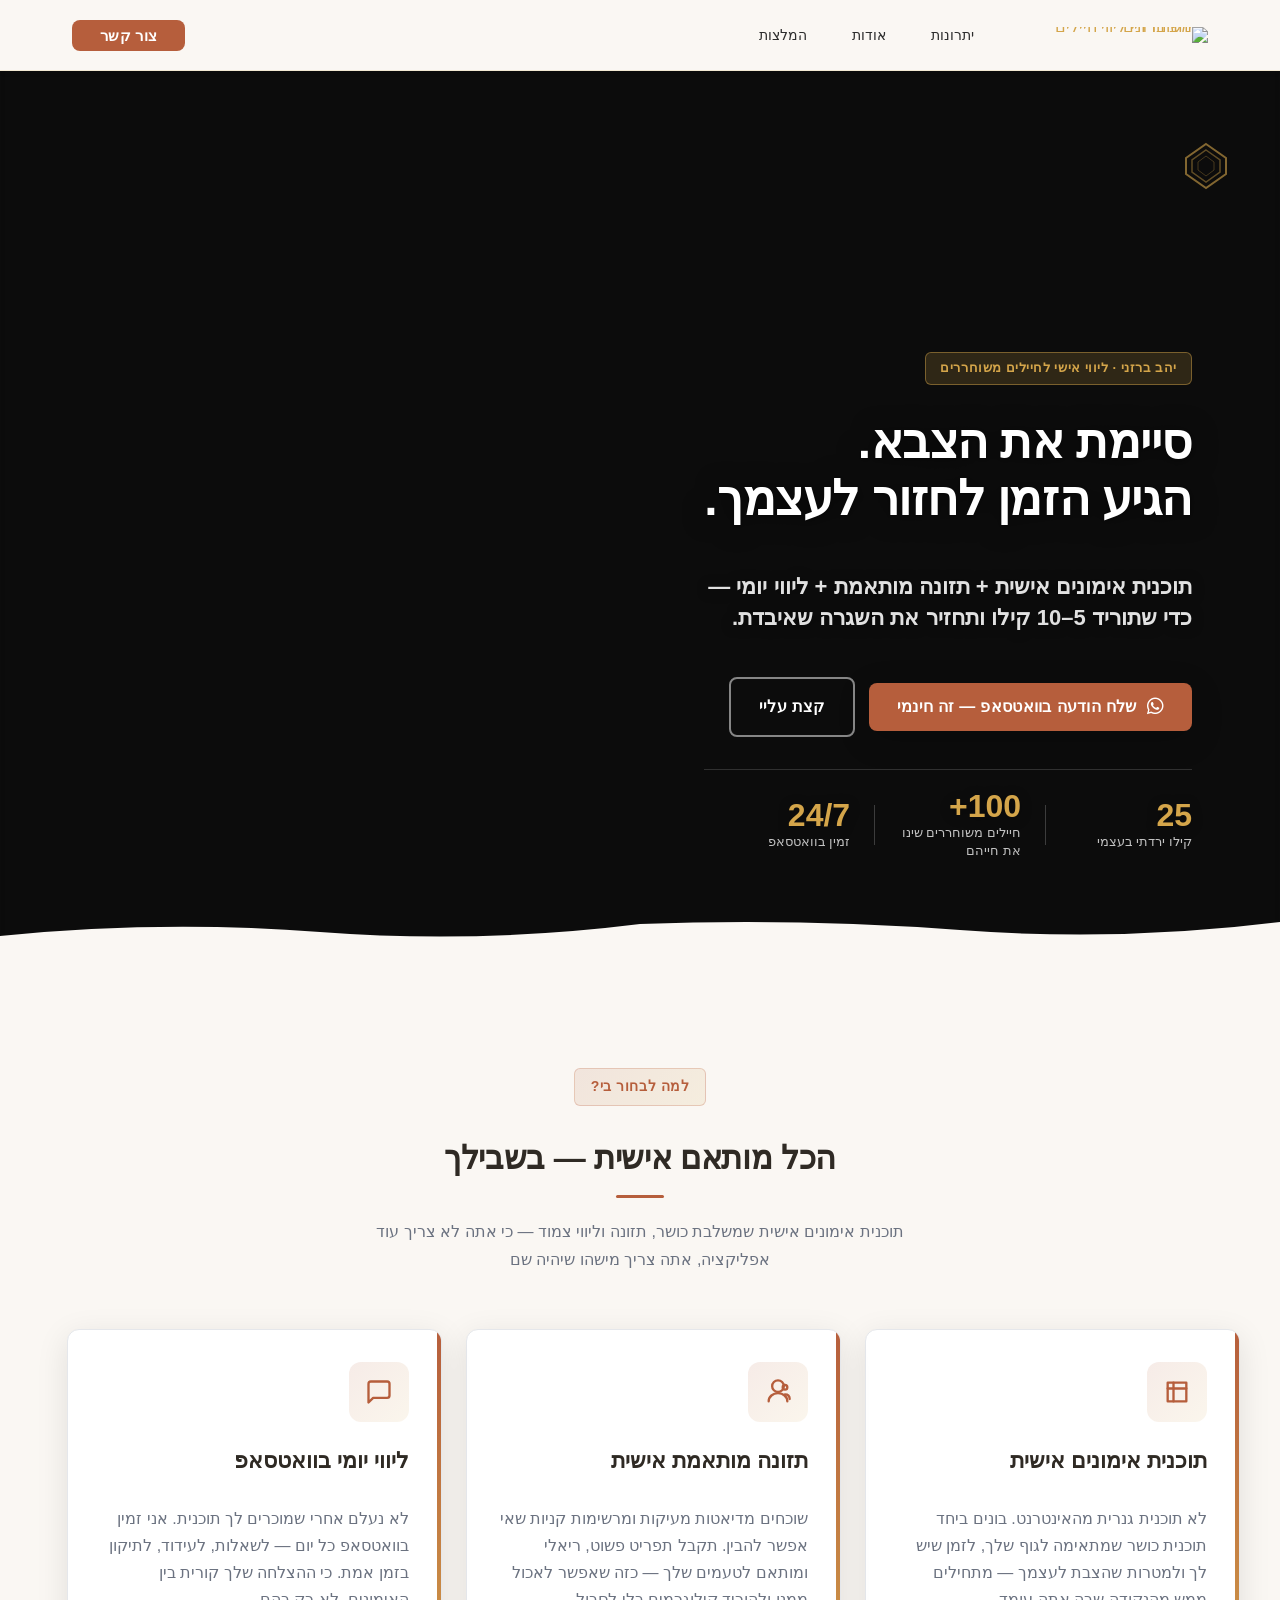
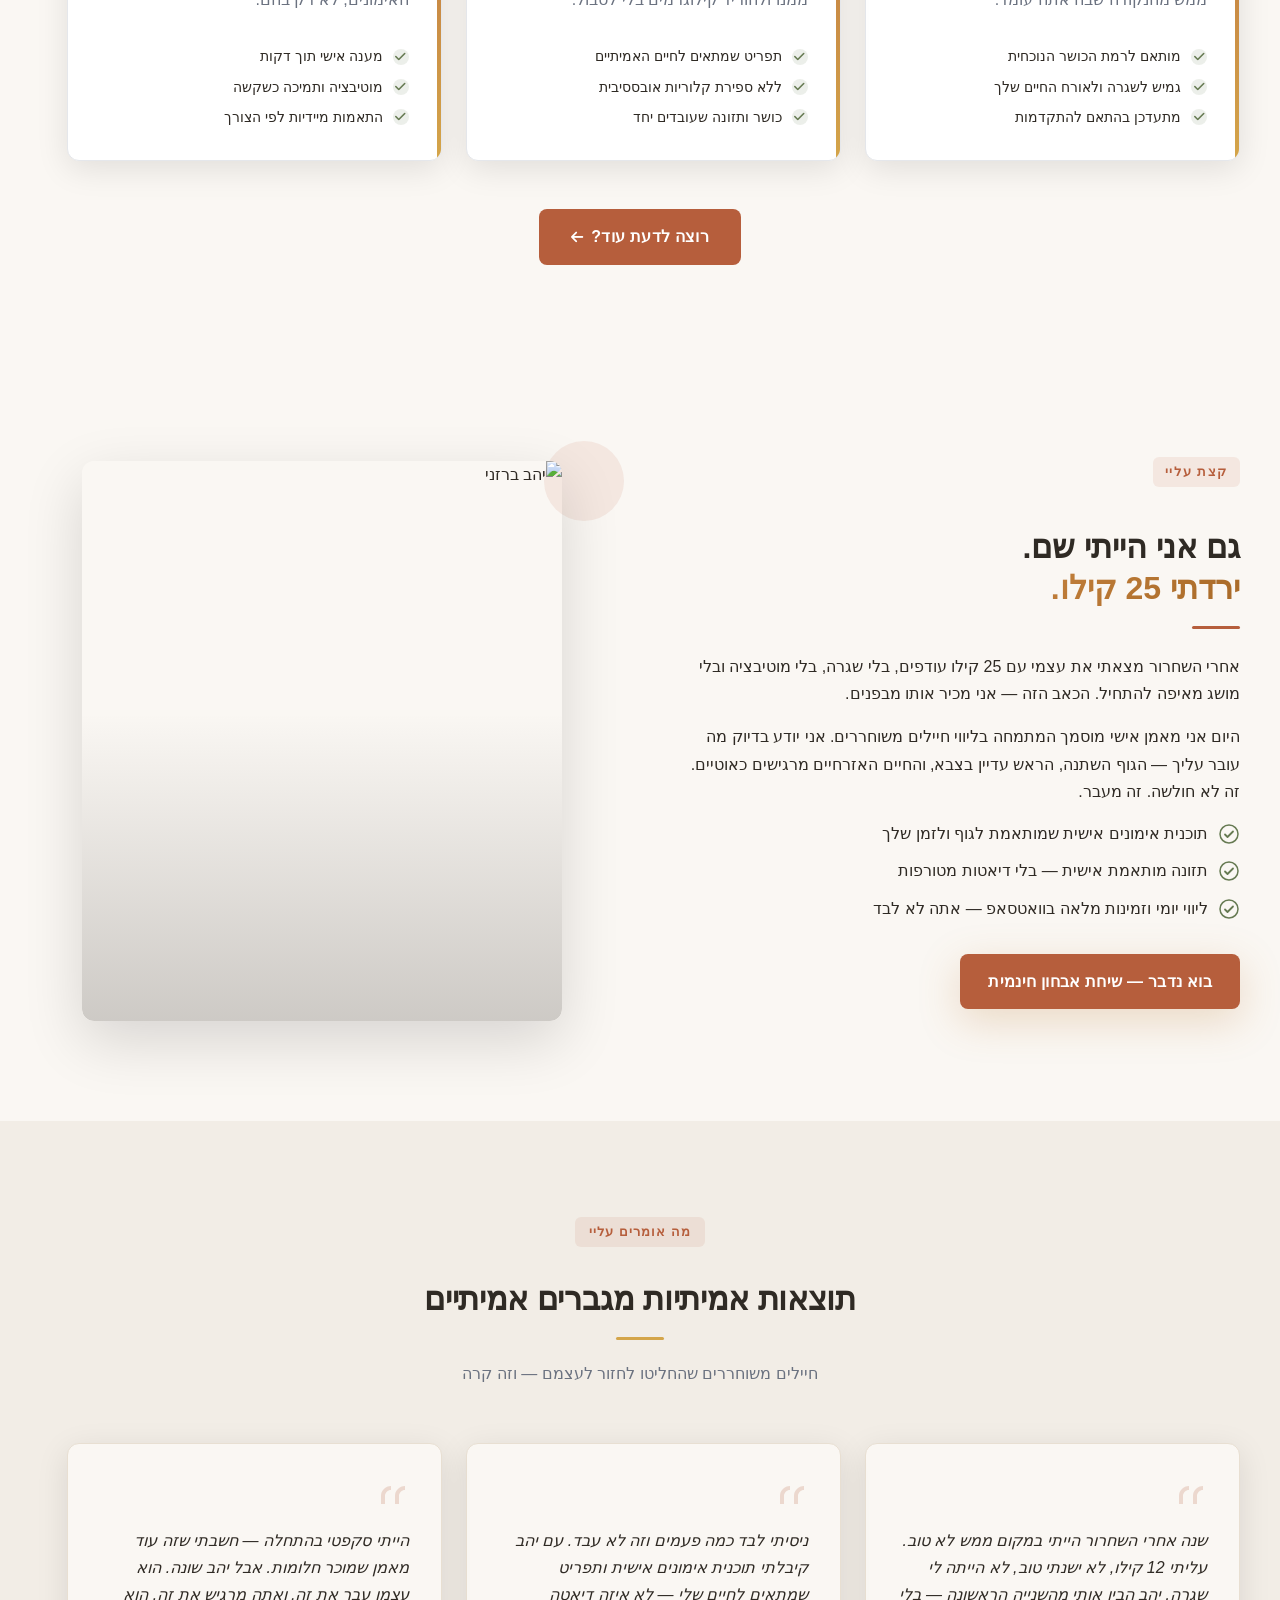
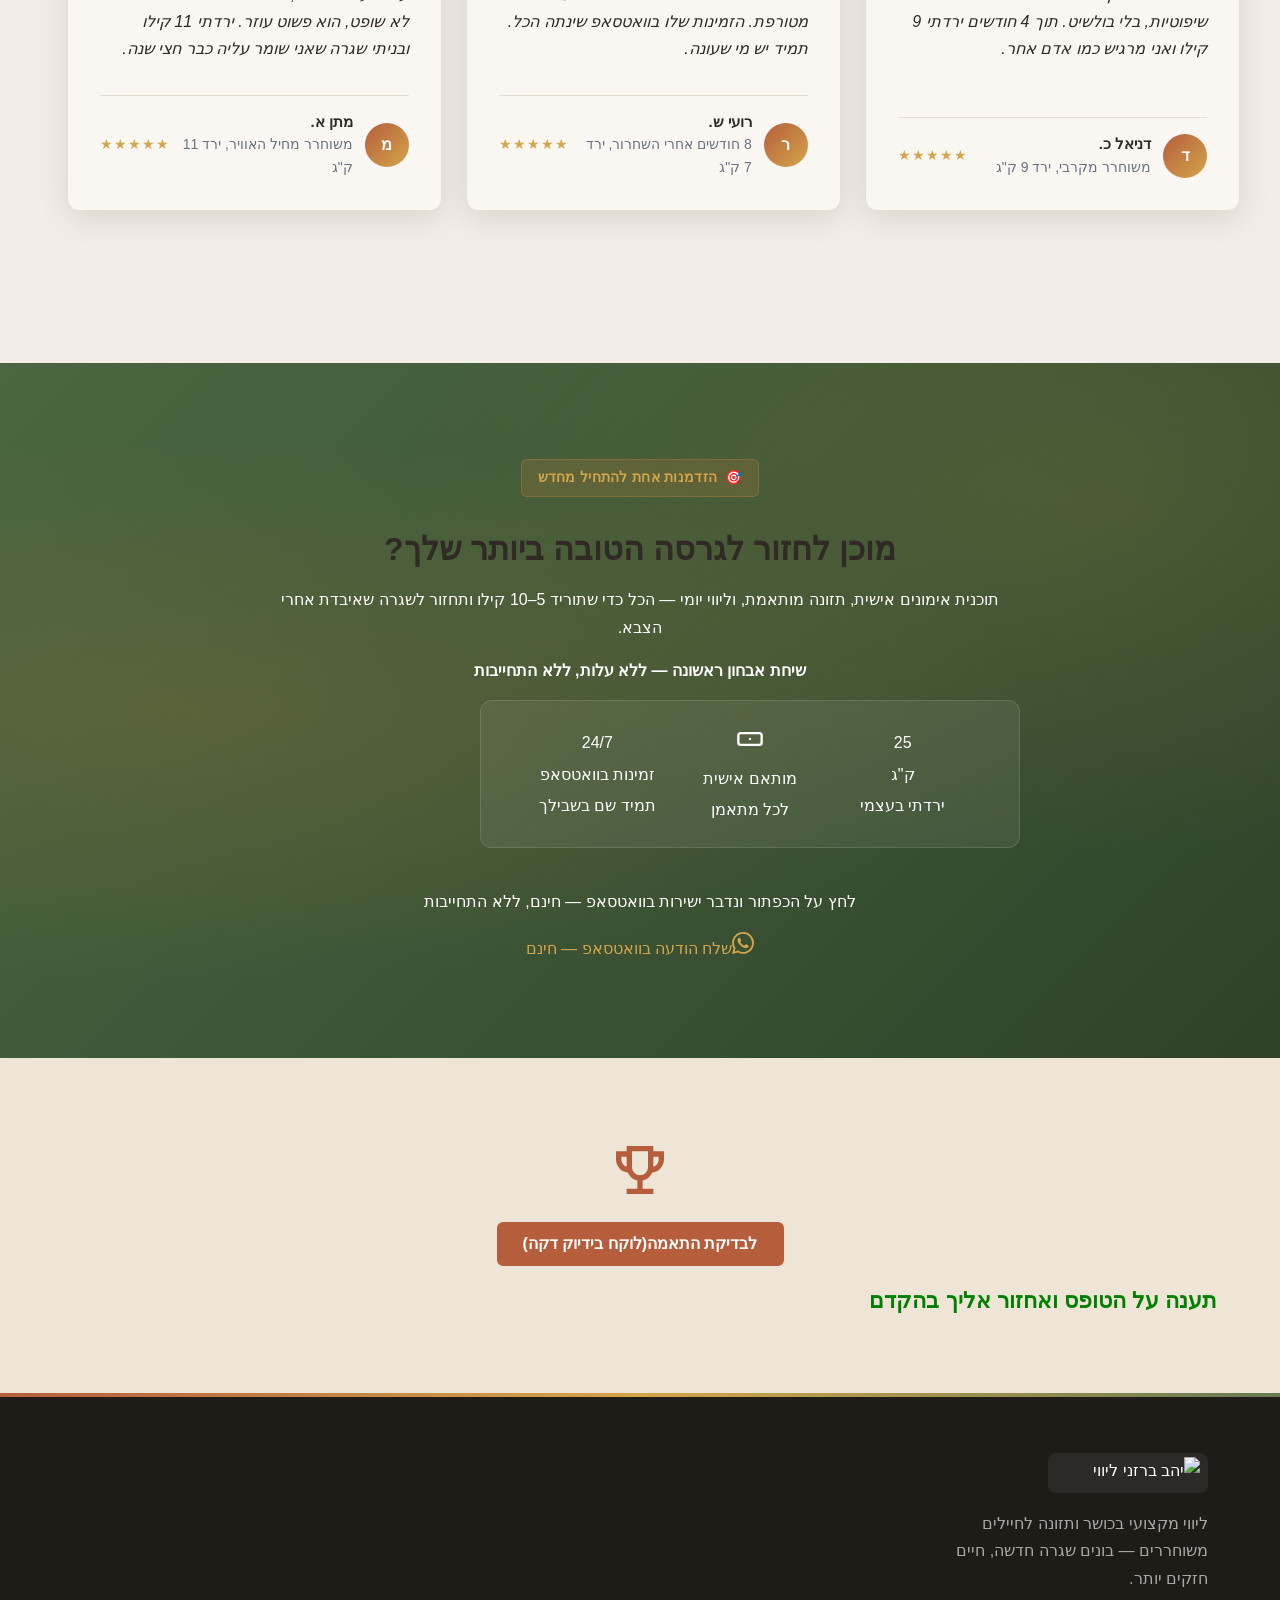
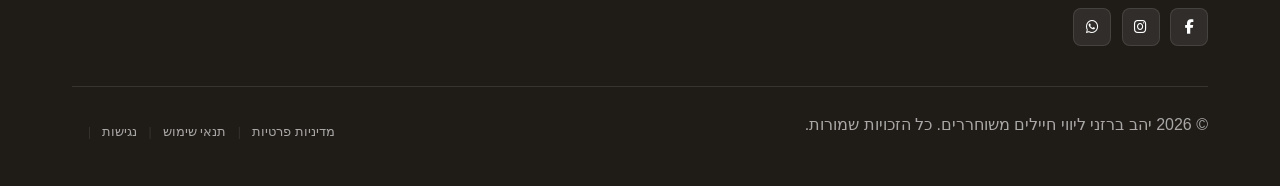
==== commit e8b5a385: "Background sync: Progressive GitHub Sync" ====
--- a/public/index.html
+++ b/public/index.html
@@ -1 +1 @@
-<!doctype html><html dir="rtl" lang="ar"><head><meta charset="UTF-8"><meta content="width=device-width,initial-scale=1" name="viewport"><meta content="index, follow" name="robots"><title>יהב ברזני | ליווי אישי לחיילים משוחררים — כושר ותזונה</title><meta content="מאמן אישי מוסמך המתמחה בליווי חיילים משוחררים. תוכנית אימונים אישית, תזונה מותאמת וליווי יומי בוואטסאפ. שיחת אבחון ראשונה — חינם, ללא התחייבות." name="description"><meta content="תוכנית אימונים אישית, תזונה מותאמת אישית, כושר ותזונה, תוכנית כושר לאחר שירות צבאי" name="keywords"><link href="/assets/favicon.ico" rel="icon" type="image/x-icon"><link href="/assets/favicon-16x16.png" rel="icon" type="image/png" sizes="16x16"><link href="/assets/favicon-32x32.png" rel="icon" type="image/png" sizes="32x32"><link href="/assets/favicon-48x48.png" rel="icon" type="image/png" sizes="48x48"><link href="/assets/favicon-192x192.png" rel="icon" type="image/png" sizes="192x192"><link href="/assets/favicon-512x512.png" rel="icon" type="image/png" sizes="512x512"><link href="/assets/apple-touch-icon.png" rel="apple-touch-icon"><script>!function(){"use strict";var t="0818c663-1ec2-4bfd-a412-de3591270f79",e="https://api.zappy5.com/api/analytics/track",a=18e5,n=2592e6,o=!0,i=!0,r=!0;var s=function(){var e="zappy_visitor_"+t,a=null;try{if(a=localStorage.getItem(e)){var o=JSON.parse(a),i=Date.now();if(i-o.created<n)return o.lastSeen=i,localStorage.setItem(e,JSON.stringify(o)),o.id}}catch(t){console.warn("Zappy Analytics: LocalStorage not available")}var r="zv_"+Date.now()+"_"+Math.random().toString(36).substr(2,9);try{localStorage.setItem(e,JSON.stringify({id:r,created:Date.now(),lastSeen:Date.now()}))}catch(t){}return r}(),c=function(){var e="zappy_session_"+t,n=null;try{if(n=sessionStorage.getItem(e)){var o=JSON.parse(n),i=Date.now();if(i-o.timestamp<a)return o.timestamp=i,sessionStorage.setItem(e,JSON.stringify(o)),o.id}}catch(t){console.warn("Zappy Analytics: SessionStorage not available")}var r="zs_"+Date.now()+"_"+Math.random().toString(36).substr(2,9);try{sessionStorage.setItem(e,JSON.stringify({id:r,timestamp:Date.now()}))}catch(t){}return r}();function l(a,n){n=n||{};var o={website_id:t,event_type:a,page_path:window.location.pathname,referrer:document.referrer||"direct",visitor_id:s,session_id:c,metadata:n};if(navigator.sendBeacon){var i=new Blob([JSON.stringify(o)],{type:"application/json"});navigator.sendBeacon(e,i)}else fetch(e,{method:"POST",headers:{"Content-Type":"application/json"},body:JSON.stringify(o),keepalive:!0}).catch(function(t){console.warn("Zappy Analytics: Failed to track event",t)})}o&&l("pageview",{title:document.title,url:window.location.href}),i&&document.addEventListener("click",function(t){var e=t.target;if("BUTTON"===e.tagName||e.closest("button")){var a="BUTTON"===e.tagName?e:e.closest("button");l("click",{element:"button",text:a.textContent.trim().substring(0,100),id:a.id||null,class:a.className||null})}else if("A"===e.tagName||e.closest("a")){var n="A"===e.tagName?e:e.closest("a");l("navigation",{element:"link",text:n.textContent.trim().substring(0,100),href:n.href,external:n.hostname!==window.location.hostname})}},!0),r&&document.addEventListener("submit",function(t){var e=t.target;l("form_submit",{form_id:e.id||null,form_name:e.name||null,form_action:e.action||null,form_method:e.method||"GET"})},!0);var d=Date.now();window.addEventListener("beforeunload",function(){l("page_unload",{time_on_page:Math.floor((Date.now()-d)/1e3),page_path:window.location.pathname})}),window.zappyAnalytics={track:l,getVisitorId:function(){return s},getSessionId:function(){return c}}}()</script><meta content="יהב ברזני | ליווי אישי לחיילים משוחררים" property="og:title"><meta content="סיימת את הצבא? תוכנית אימונים אישית + תזונה מותאמת + ליווי יומי — כדי שתוריד 5–10 קילו ותחזיר את השגרה. שיחת אבחון חינמית!" property="og:description"><meta content="summary_large_image" name="twitter:card"><meta content="יהב ברזני | ליווי אישי לחיילים משוחררים" name="twitter:title"><meta content="סיימת את הצבא? תוכנית אימונים אישית + תזונה מותאמת + ליווי יומי — כדי שתוריד 5–10 קילו ותחזיר את השגרה. שיחת אבחון חינמית!" name="twitter:description"><link href="/styles.css" rel="stylesheet"><link href="https://cdnjs.cloudflare.com/ajax/libs/font-awesome/6.4.0/css/all.min.css" rel="stylesheet" crossorigin="anonymous" integrity="sha512-iecdLmaskl7CVkqkXNQ/ZH/XLlvWZOJyj7Yy7tcenmpD1ypASozpmT/E0iPtmFIB46ZmdtAc9eNBvH0H/ZpiBw==" referrerpolicy="no-referrer"/><style id="zappy-dropdown-submenu-styles">#navMenu li:has(.sub-menu),.nav-menu li:has(.sub-menu),.navbar li:has(.sub-menu),nav li:has(.sub-menu){position:relative}#navMenu .sub-menu,.nav-menu .sub-menu,.navbar .sub-menu,nav .sub-menu{display:block!important;position:absolute!important;top:100%;left:0;min-width:220px;background:#fff;border-radius:8px;box-shadow:0 8px 25px rgba(0,0,0,.15);padding:8px 0;opacity:0;visibility:hidden;transform:translateY(10px);transition:all .3s ease;z-index:1000;list-style:none;pointer-events:none}#navMenu li:hover>.sub-menu,.nav-menu li:hover>.sub-menu,.navbar li:hover>.sub-menu,nav li:hover>.sub-menu{opacity:1!important;visibility:visible!important;transform:translateY(0)!important;pointer-events:auto!important}.sub-menu li{list-style:none;margin:0;padding:0}.sub-menu a{display:block!important;padding:10px 16px!important;color:var(--text-dark,#333)!important;font-weight:500;text-decoration:none;white-space:nowrap;transition:background-color .2s}.sub-menu .zappy-nav-child>a{padding-left:28px!important;font-size:.9em!important;opacity:.85!important}[dir=rtl] .sub-menu .zappy-nav-child>a,html[lang=ar] .sub-menu .zappy-nav-child>a,html[lang=he] .sub-menu .zappy-nav-child>a{padding-left:10px!important;padding-right:28px!important}.sub-menu .zappy-nav-parent>a{font-weight:600!important}.sub-menu a:hover{background-color:#f5f5f5}[dir=rtl] .nav-menu .sub-menu,[dir=rtl] .navbar .sub-menu,[dir=rtl] nav .sub-menu,html[lang=ar] .nav-menu .sub-menu,html[lang=ar] .navbar .sub-menu,html[lang=ar] nav .sub-menu,html[lang=he] .nav-menu .sub-menu,html[lang=he] .navbar .sub-menu,html[lang=he] nav .sub-menu{left:auto!important;right:0!important}.sub-menu:empty,.sub-menu:not(:has(li)):not(:has(> a)),.sub-menu:not(:has(li:not(.zappy-hidden-menu-item))):not(:has(> a)){display:none!important;opacity:0!important;visibility:hidden!important;pointer-events:none!important}li:has(.menu-group-title):hover>.sub-menu{opacity:1!important;visibility:visible!important;transform:translateY(0)!important;pointer-events:auto!important}#navMenu>li>.menu-group-title,.nav-menu>li>.menu-group-title{display:inline-block;padding:.5rem 1rem;cursor:default;user-select:none}@media (max-width:768px){#navMenu .sub-menu,.nav-menu .sub-menu,.navbar .sub-menu,nav .sub-menu{position:static!important;transform:none!important;box-shadow:none!important;background:0 0!important;max-height:0;overflow:hidden;opacity:0;visibility:hidden;transition:max-height .3s ease,opacity .3s ease;padding:0!important;border-radius:0!important}#navMenu .sub-menu.mobile-expanded,.nav-menu .sub-menu.mobile-expanded,.navbar .sub-menu.mobile-expanded{max-height:none!important;overflow-y:visible!important;opacity:1!important;visibility:visible!important;padding:8px 0 8px 16px!important}[dir=rtl] .sub-menu.mobile-expanded,html[lang=he] .sub-menu.mobile-expanded{padding:8px 16px 8px 0!important}#navMenu li:hover>.sub-menu,.nav-menu li:hover>.sub-menu,.navbar li:hover>.sub-menu,nav li:hover>.sub-menu{opacity:0;visibility:hidden;pointer-events:none}#navMenu li>.sub-menu.mobile-expanded,.nav-menu li>.sub-menu.mobile-expanded,.navbar li>.sub-menu.mobile-expanded,nav li>.sub-menu.mobile-expanded{opacity:1!important;visibility:visible!important;pointer-events:auto!important}#navMenu li:has(.sub-menu),.nav-menu li:has(.sub-menu),.navbar li:has(.sub-menu),nav li:has(.sub-menu){display:flex!important;flex-wrap:wrap!important;align-items:center!important;position:relative!important;min-height:44px!important}#navMenu li:has(.sub-menu)>a,.nav-menu li:has(.sub-menu)>a,.navbar li:has(.sub-menu)>a,nav li:has(.sub-menu)>a{flex:1!important;min-width:0!important}#navMenu li:has(.sub-menu)>.menu-group-title,.nav-menu li:has(.sub-menu)>.menu-group-title,.navbar li:has(.sub-menu)>.menu-group-title,nav li:has(.sub-menu)>.menu-group-title{flex:1!important;min-width:0!important;padding:0!important;line-height:inherit!important}#navMenu li:has(.sub-menu)>.sub-menu,.nav-menu li:has(.sub-menu)>.sub-menu,.navbar li:has(.sub-menu)>.sub-menu,nav li:has(.sub-menu)>.sub-menu{flex-basis:100%!important;width:100%!important}#navMenu li:has(.sub-menu)>a [class*=arrow],#navMenu li:has(.sub-menu)>a [class*=chevron],.nav-menu li:has(.sub-menu)>a .fa-angle-down,.nav-menu li:has(.sub-menu)>a .fa-chevron-down,.nav-menu li:has(.sub-menu)>a [class*=arrow],.nav-menu li:has(.sub-menu)>a [class*=chevron],nav li:has(.sub-menu)>a [class*=arrow],nav li:has(.sub-menu)>a [class*=chevron]{display:none!important;visibility:hidden!important}.mobile-submenu-toggle{display:flex!important;align-items:center!important;justify-content:center!important;width:44px!important;height:auto!important;background:0 0!important;border:none!important;cursor:pointer!important;color:var(--text-dark)!important;position:static!important;flex-shrink:0!important;align-self:stretch!important;z-index:2!important;padding:0!important;margin:0!important}.mobile-submenu-toggle::after{content:''!important;width:0!important;height:0!important;border-left:6px solid transparent!important;border-right:6px solid transparent!important;border-top:7px solid currentColor!important;transition:transform .3s ease!important}.mobile-submenu-toggle.expanded::after{transform:rotate(180deg)!important}.sub-menu a{padding:10px 0!important;display:block!important;color:var(--text-dark)!important;white-space:normal!important}.sub-menu .zappy-nav-child>a{padding-left:28px!important;font-size:.9em!important;opacity:.85!important}[dir=rtl] .sub-menu .zappy-nav-child>a,html[lang=ar] .sub-menu .zappy-nav-child>a,html[lang=he] .sub-menu .zappy-nav-child>a{padding-left:0!important;padding-right:28px!important}.sub-menu .zappy-nav-parent>a{font-weight:600!important}#navMenu.active,.nav-menu.active{max-width:100vw!important;overflow-x:hidden!important;box-sizing:border-box!important}.navbar .sub-menu li a,.zappy-products-dropdown .sub-menu a,nav.navbar .sub-menu li a{color:var(--text-dark)!important}}@media (min-width:769px){.mobile-submenu-toggle{display:none!important}}</style><style id="zappy-widget-visibility">#mic-access-tool-box,#mic-access-tool-general-button,#mic-init-access-tool #mic-access-tool-box,#mic-init-access-tool #mic-access-tool-general-button,#mic-init-access-tool .mic-access-tool-general-button,._access-icon,._access-menu,.mic-access-tool-box,.mic-access-tool-general-button,div[id*=mic-access-tool-box]{display:none!important;visibility:hidden!important;opacity:0!important;pointer-events:none!important}</style></head><body><nav class="navbar" dir="rtl"><button aria-label="Menu" class="mobile-toggle" id="mobileToggle"><svg viewBox="0 0 24 24" height="24" width="24" fill="none" class="hamburger-icon"><path d="M3 12h18M3 6h18M3 18h18" stroke="currentColor" stroke-width="2" stroke-linecap="round"></path></svg><svg viewBox="0 0 24 24" height="24" width="24" fill="none" class="close-icon" style="display:none"><path d="M18 6L6 18M6 6l12 12" stroke="currentColor" stroke-width="2" stroke-linecap="round"></path></svg></button><div class="nav-container"><div class="nav-right-group"><div class="nav-brand"><a href="/" class="logo-link"><img alt="יהב ברזני ליווי חיילים משוחררים" src="/assets/logo.webp" class="logo"></a></div><ul class="nav-menu" id="navMenu"><li><a href="#features">יתרונות</a></li><li><a href="#about">אודות</a></li><li><a href="#testimonials">המלצות</a></li></ul></div><div class="nav-cta-container"><a href="https://wa.me/972548871669" class="nav-cta-btn">צור קשר</a></div></div></nav><script>window.addEventListener("load",function(){const e=document.querySelector(".navbar, nav, header");if(!e)return void console.log("[Navbar] Navbar element not found");let t=document.getElementById("mobileToggle")||document.querySelector(".mobile-toggle")||document.querySelector(".hamburger")||document.querySelector(".hamburger-menu")||document.querySelector(".menu-toggle")||document.querySelector(".burger-menu")||document.querySelector('[aria-label="Menu"]')||document.querySelector('[aria-label="תפריט"]');const o=document.querySelector(".phone-header-btn"),n=window.getComputedStyle(e);let r=n.backgroundColor;if(console.log("[Navbar] Initial navbar background:",r),"transparent"===r||"rgba(0, 0, 0, 0)"===r||r.startsWith("rgba")&&r.includes(", 0)")){const e=n.backgroundImage;if(e&&"none"!==e)console.log("[Navbar] Navbar has background image/gradient, using dark text"),r="rgb(240, 240, 240)";else{const e=window.getComputedStyle(document.body).backgroundColor;console.log("[Navbar] Navbar transparent, using body background:",e),r=e}}const i=r.match(/\d+/g);if(i&&i.length>=3){const e=(.299*parseInt(i[0])+.587*parseInt(i[1])+.114*parseInt(i[2]))/255;console.log("[Navbar] Mobile button colors preserved from Claude CSS (luminance:",e.toFixed(2)+")");const n=document.createElement("style");n.id="zappy-mobile-nav-fix";document.documentElement.lang;document.documentElement.dir,n.textContent='\n        /* Hide mobile buttons on desktop, show only on mobile */\n        @media (min-width: 769px) {\n          .mobile-toggle,\n          .phone-header-btn {\n            display: none !important;\n          }\n        }\n        \n        /* Show and position mobile buttons correctly on mobile */\n        @media (max-width: 768px) {\n          .mobile-toggle,\n          .phone-header-btn {\n            position: absolute !important;\n            top: 50% !important;\n            transform: translateY(-50%) !important;\n            z-index: 1001 !important;\n            display: flex !important;\n            align-items: center !important;\n            justify-content: center !important;\n            width: 36px !important;\n            height: 36px !important;\n            border-radius: 50% !important;\n            border: none !important;\n            cursor: pointer !important;\n            padding: 6px !important;\n            background: none !important;\n            color: var(--nav-text, var(--text-dark)) !important;\n          }\n          \n          /* LTR positioning (default): hamburger LEFT, phone RIGHT */\n          html:not([dir="rtl"]):not([lang="he"]):not([lang="ar"]) .mobile-toggle,\n          html[dir="ltr"] .mobile-toggle {\n            left: 12px !important;\n            right: auto !important;\n          }\n          html:not([dir="rtl"]):not([lang="he"]):not([lang="ar"]) .phone-header-btn,\n          html[dir="ltr"] .phone-header-btn {\n            right: 12px !important;\n            left: auto !important;\n          }\n          \n          /* RTL positioning: hamburger RIGHT, phone LEFT */\n          html[dir="rtl"] .mobile-toggle,\n          html[lang="he"] .mobile-toggle,\n          html[lang="ar"] .mobile-toggle {\n            right: 12px !important;\n            left: auto !important;\n          }\n          html[dir="rtl"] .phone-header-btn,\n          html[lang="he"] .phone-header-btn,\n          html[lang="ar"] .phone-header-btn {\n            left: 12px !important;\n            right: auto !important;\n          }\n          \n          /* CRITICAL: Ensure nav-container has min-height on mobile */\n          /* All children are positioned absolutely/fixed on mobile, so height:auto collapses to 0 */\n          .nav-container {\n            min-height: 70px !important;\n            position: relative !important;\n          }\n          \n          /* Ensure SVG icons are properly sized and inherit color */\n          .mobile-toggle svg,\n          .phone-header-btn svg {\n            width: 24px !important;\n            height: 24px !important;\n            /* Don\'t force display - let JavaScript control hamburger/close toggle */\n          }\n          \n          /* Reset nav-cta-container on mobile - remove desktop box-shadow/padding */\n          /* that creates a visible ghost box when CTA button is hidden */\n          .nav-cta-container {\n            box-shadow: none !important;\n            padding: 0 !important;\n          }\n          \n          /* Hide nav-cta-container entirely on mobile when there\'s no lang-switcher */\n          /* (only the CTA button is inside, and it\'s hidden on mobile) */\n          .nav-cta-container:not(:has(.lang-switcher)) {\n            display: none !important;\n          }\n          \n          /* CRITICAL: Prevent hero image fade gradient from bleeding over headline text */\n          /* The .image-fade-gradient has bottom: -30px (extends below parent) */\n          /* On mobile stacked layout, this overlaps the h1 text below the image */\n          .hero-image-column {\n            overflow: hidden !important;\n          }\n          .image-fade-gradient {\n            bottom: 0 !important;\n          }\n          \n          /* Hide desktop language switcher on mobile - hamburger menu handles it */\n          /* High specificity to override stored CSS */\n          .lang-switcher,\n          .nav-cta-container .lang-switcher,\n          .nav-container .lang-switcher,\n          .navbar .lang-switcher,\n          .navbar .nav-cta-container .lang-switcher {\n            display: none !important;\n          }\n        }\n      ';const r=document.getElementById("zappy-mobile-nav-fix");r&&r.remove(),document.head.appendChild(n),console.log("[Navbar] Critical CSS injected for mobile nav positioning");const l=window.innerWidth<=768;if(t){const e=t.querySelector(".hamburger-icon"),o=t.querySelector(".close-icon");e&&(e.style.setProperty("width","24px","important"),e.style.setProperty("height","24px","important"),e.style.setProperty("display","block","important")),o&&(o.style.setProperty("width","24px","important"),o.style.setProperty("height","24px","important"),o.style.setProperty("display","none","important")),l?(t.style.setProperty("position","absolute","important"),t.style.setProperty("top","50%","important"),t.style.setProperty("transform","translateY(-50%)","important"),t.style.setProperty("z-index","1001","important"),t.style.removeProperty("left"),t.style.removeProperty("right"),console.log("[Navbar] Mobile toggle positioning applied (mobile viewport)")):(t.style.removeProperty("position"),t.style.removeProperty("top"),t.style.removeProperty("transform"),t.style.removeProperty("z-index"),t.style.removeProperty("left"),t.style.removeProperty("right"),console.log("[Navbar] Desktop viewport - cleared mobile toggle inline positioning"))}if(o){const e=o.querySelector("svg");e&&(e.style.width="24px",e.style.height="24px",e.setAttribute("width","24"),e.setAttribute("height","24")),l?(o.style.setProperty("position","absolute","important"),o.style.setProperty("top","50%","important"),o.style.setProperty("transform","translateY(-50%)","important"),o.style.setProperty("z-index","1001","important"),o.style.removeProperty("left"),o.style.removeProperty("right"),console.log("[Navbar] Phone button positioning applied (mobile viewport)")):(o.style.removeProperty("position"),o.style.removeProperty("top"),o.style.removeProperty("transform"),o.style.removeProperty("z-index"),o.style.removeProperty("left"),o.style.removeProperty("right"),console.log("[Navbar] Desktop viewport - cleared phone button inline positioning"))}}else console.log("[Navbar] Could not parse background color:",r);t=document.getElementById("mobileToggle")||document.querySelector(".mobile-toggle")||document.querySelector(".hamburger")||document.querySelector(".hamburger-menu")||document.querySelector(".menu-toggle")||document.querySelector(".burger-menu")||document.querySelector('[aria-label="Menu"]')||document.querySelector('[aria-label="תפריט"]');const l=document.getElementById("navMenu")||document.querySelector(".nav-menu")||document.querySelector(".nav-links")||document.querySelector("nav ul:not(.submenu)");if(!t||!l)return void console.log("[Navbar] Mobile toggle or menu not found:",{toggle:!!t,menu:!!l});l.id||(l.id="navMenu"),console.log("[Navbar] Initializing mobile menu...");const a=t.cloneNode(!0);t.parentNode.replaceChild(a,t),a.addEventListener("click",function(e){e.preventDefault(),e.stopPropagation();const t=this.querySelector(".hamburger-icon"),o=this.querySelector(".close-icon");l.classList.contains("active")?(l.classList.remove("active"),t&&t.style.setProperty("display","block","important"),o&&o.style.setProperty("display","none","important"),document.body.style.overflow="",console.log("[Navbar] Menu closed")):(l.classList.add("active"),t&&t.style.setProperty("display","none","important"),o&&o.style.setProperty("display","block","important"),document.body.style.overflow="hidden",console.log("[Navbar] Menu opened"))}),l.querySelectorAll("a").forEach(function(e){e.addEventListener("click",function(){if("#"===this.getAttribute("href"))return;const e=a.querySelector(".hamburger-icon"),t=a.querySelector(".close-icon");l.classList.remove("active"),e&&e.style.setProperty("display","block","important"),t&&t.style.setProperty("display","none","important"),document.body.style.overflow="",console.log("[Navbar] Menu closed (link clicked)")})});var s=l.querySelectorAll(".dropdown-toggle");s.forEach(function(e){e.addEventListener("click",function(e){e.preventDefault(),e.stopPropagation();var t=this.closest(".nav-dropdown");t&&(t.parentNode.querySelectorAll(".nav-dropdown.open").forEach(function(e){e!==t&&e.classList.remove("open")}),t.classList.toggle("open"),console.log("[Navbar] Dropdown toggled:",t.classList.contains("open")?"open":"closed"))})}),document.addEventListener("click",function(e){e.target.closest(".nav-dropdown")||document.querySelectorAll(".nav-dropdown.open").forEach(function(e){e.classList.remove("open")})}),console.log("[Navbar] Dropdown handlers initialized for "+s.length+" dropdowns"),o&&o.addEventListener("click",function(){const e=document.querySelectorAll('a[href^="tel:"]'),t=e.length>0?e[0].getAttribute("href").replace("tel:",""):"0548871669";window.location.href="tel:"+t,console.log("[Navbar] Phone button clicked")}),console.log("[Navbar] Mobile menu initialized successfully");const p=function(){const e=document.querySelector(".whatsapp-float");e&&(window.innerWidth>=769?(e.style.setProperty("display","none","important"),e.style.setProperty("visibility","hidden","important"),e.style.setProperty("opacity","0","important"),e.style.setProperty("pointer-events","none","important"),console.log("[WhatsApp] Button hidden on desktop")):(e.style.removeProperty("display"),e.style.removeProperty("visibility"),e.style.removeProperty("opacity"),e.style.removeProperty("pointer-events"),console.log("[WhatsApp] Button visible on mobile")))};let c;p(),window.addEventListener("resize",function(){clearTimeout(c),c=setTimeout(p,100)})})</script><main><section class="index-hero-section" id="hero" data-layout-spec="בית-hero" dir="rtl" data-hero-type="fullscreen-scrim" data-zappy-bg-color="" data-zappy-bg-image="assets/business-general-hero-upload-1777404931074.webp" data-zappy-bg-overlay-color="#000000" data-zappy-bg-overlay-opacity="23" data-zappy-bg-type="image" data-zappy-bg-video-type="" data-zappy-bg-video-url="" style="--zappy-bg-overlay:rgba(0, 0, 0, 0.55);--zappy-bg-image:url(&quot;assets/business-general-hero-upload-1777404931074.webp&quot;);background-image:linear-gradient(rgba(0, 0, 0, 0.55), rgba(0, 0, 0, 0.55)), url(&quot;assets/business-general-hero-upload-1777404931074.webp&quot;);background-size:cover;background-position:center center;background-repeat:no-repeat;position:relative;overflow:hidden"><div class="index-hero-bg" style="display:none" data-zappy-original-bg="hidden"><img alt="חייל משוחרר בכושר גופני מצוין לאחר תהליך שינוי אישי" src="/assets/site-index-hero-image-1-1777404597900-igrpmd.webp?v=1777404597900" data-element-id="img-1777404632488-ntzoqefqk" data-element-type="image" data-context="A determined Israeli young man in his mid-20s, post-military, standing confidently in a gym or outdoor training setting. He looks strong and motivated, wearing athletic clothes. The scene conveys transformation, discipline, and hope. Warm natural lighting, cinematic quality, realistic photography style." data-hero-background="true" data-hero-bg="true" data-placeholder="index-hero-image-1" height="700" width="1200"></div><div class="index-hero-scrim" aria-hidden="true" data-zappy-gradient-scrim="true" data-zappy-original-bg="hidden" data-zappy-scrim-orig-opacity="1" style="opacity:1;display:none"></div><div class="index-hero-brand-motif" aria-hidden="true"><svg viewBox="0 0 52 52" height="52" width="52" fill="none" xmlns="http://www.w3.org/2000/svg" aria-hidden="true" data-no-icon-edit="true"><path d="M26 4 L46 18 L46 34 L26 48 L6 34 L6 18 Z" fill="none" opacity="0.7" stroke="#D4A54A" stroke-width="2"></path><path d="M26 10 L40 20 L40 32 L26 42 L12 32 L12 20 Z" fill="none" opacity="0.5" stroke="#D4A54A" stroke-width="1.5"></path><path d="M26 16 L34 22 L34 30 L26 36 L18 30 L18 22 Z" fill="none" opacity="0.35" stroke="#D4A54A" stroke-width="1"></path></svg></div><div class="index-hero-container"><div class="index-hero-content"><div class="index-hero-label"><span>יהב ברזני · ליווי אישי לחיילים משוחררים</span></div><h1 class="index-hero-h1">סיימת את הצבא.<br>הגיע הזמן לחזור לעצמך.</h1><h3 class="index-hero-h3">תוכנית אימונים אישית + תזונה מותאמת + ליווי יומי —<br>כדי שתוריד 5–10 קילו ותחזיר את השגרה שאיבדת.</h3><div class="index-hero-ctas"><a href="https://wa.me/972548871669" class="btn-primary btn index-hero-btn-primary" data-element-id="btn-1777404632486-gz29250ap" data-element-type="button" data-native-element="true" rel="noopener noreferrer" style="border-color:var(--primary-color, var(--primary, #8B0000)) !important;color:rgb(255, 255, 255) !important;background-color:var(--primary-color, var(--primary, #8B0000)) !important;background-image:none !important" target="_blank"><i class="fab fa-whatsapp"></i>שלח הודעה בוואטסאפ — זה חינמי</a><a href="#about" class="index-hero-btn-secondary" data-element-id="btn-1777404632486-3b8781lom" data-element-type="button" data-native-element="true">קצת עליי</a></div><div class="index-hero-trust"><div class="index-hero-trust-item"><span class="index-hero-trust-num">25</span><span class="index-hero-trust-label">קילו ירדתי בעצמי</span></div><div class="index-hero-trust-divider" aria-hidden="true"></div><div class="index-hero-trust-item"><span class="index-hero-trust-num">עשרות</span><span class="index-hero-trust-label">חיילים משוחררים שינו את חייהם</span></div><div class="index-hero-trust-divider" aria-hidden="true"></div><div class="index-hero-trust-item"><span class="index-hero-trust-num">24/7</span><span class="index-hero-trust-label">זמין בוואטסאפ</span></div></div></div></div><div class="index-hero-divider-wrapper"><svg viewBox="0 0 1200 72" xmlns="http://www.w3.org/2000/svg" aria-hidden="true" data-no-icon-edit="true" preserveAspectRatio="none"><path d="M0,72 L0,36 Q150,20 300,32 T600,24 Q750,18 900,30 T1200,22 L1200,72 Z" fill="#FAF7F3"></path></svg></div></section><section class="index-features-section" id="features" data-layout-spec="בית-features" dir="rtl"><div class="index-features-container"><div class="index-features-header"><p class="zappy-editable"><span class="index-features-label">למה לבחור בי?</span></p><h2 class="index-features-title">הכל מותאם אישית — בשבילך</h2><div class="index-features-underline" aria-hidden="true"></div><p class="index-features-subtitle">תוכנית אימונים אישית שמשלבת כושר, תזונה וליווי צמוד — כי אתה לא צריך עוד אפליקציה, אתה צריך מישהו שיהיה שם</p></div><div class="zappy-preserve-css-grid index-features-grid" style="--zappy-grid-cols:375.104px 375.115px 375.115px;grid-template-columns:375.104px 375.115px 375.115px;display:grid;align-items:stretch !important" id="zappy-auto-grid-1777403067475-rngyyp" data-original-gap="24px" data-original-item-width="375" data-zappy-auto-grid="true" data-zappy-explicit-columns="true"><article class="index-feature-card" data-grid-item-index="0"><div class="index-feature-icon-wrap"><svg viewBox="0 0 24 24" height="32" width="32" fill="none" xmlns="http://www.w3.org/2000/svg" aria-hidden="true" data-element-type="icon" data-icon-type="svg" stroke="currentColor" stroke-linecap="round" stroke-linejoin="round" stroke-width="2" class="index-feature-icon"><path d="M4 4h16v16H4z"></path><path d="M4 9h16"></path><path d="M9 4v16"></path></svg></div><div class="index-feature-content"><h3 class="index-feature-title">תוכנית אימונים אישית</h3><p class="index-feature-desc">לא תוכנית גנרית מהאינטרנט. בונים ביחד תוכנית כושר שמתאימה לגוף שלך, לזמן שיש לך ולמטרות שהצבת לעצמך — מתחילים ממש מהנקודה שבה אתה עומד.</p><ul class="index-feature-list"><li><i class="fa-solid fa-check" data-element-id="icon-1777403067444-z6r9mbrrt" data-element-type="icon" data-icon-type="fontawesome" aria-hidden="true" style="pointer-events:auto;cursor:pointer"></i><span>מותאם לרמת הכושר הנוכחית</span></li><li><i class="fa-solid fa-check" data-element-id="icon-1777403067444-7k7frc2px" data-element-type="icon" data-icon-type="fontawesome" aria-hidden="true" style="pointer-events:auto;cursor:pointer"></i><span>גמיש לשגרה ולאורח החיים שלך</span></li><li><i class="fa-solid fa-check" data-element-id="icon-1777403067444-fmhfoqjuo" data-element-type="icon" data-icon-type="fontawesome" aria-hidden="true" style="pointer-events:auto;cursor:pointer"></i><span>מתעדכן בהתאם להתקדמות</span></li></ul></div></article><article class="index-feature-card" data-grid-item-index="1"><div class="index-feature-icon-wrap"><svg viewBox="0 0 24 24" height="32" width="32" fill="none" xmlns="http://www.w3.org/2000/svg" aria-hidden="true" data-element-type="icon" data-icon-type="svg" stroke="currentColor" stroke-linecap="round" stroke-linejoin="round" stroke-width="2" class="index-feature-icon"><path d="M12 2a5 5 0 0 1 0 10A5 5 0 0 1 12 2z"></path><path d="M4 20c0-4 3.6-7 8-7s8 3 8 7"></path><circle cx="18" cy="8" r="2"></circle><path d="M18 14c2.5 0 4 1.5 4 4"></path></svg></div><div class="index-feature-content"><h3 class="index-feature-title">תזונה מותאמת אישית</h3><p class="index-feature-desc">שוכחים מדיאטות מעיקות ומרשימות קניות שאי אפשר להבין. תקבל תפריט פשוט, ריאלי ומותאם לטעמים שלך — כזה שאפשר לאכול ממנו ולהוריד קילוגרמים בלי לסבול.</p><ul class="index-feature-list"><li><i class="fa-solid fa-check" data-element-id="icon-1777403067444-e9czcpqtm" data-element-type="icon" data-icon-type="fontawesome" aria-hidden="true" style="pointer-events:auto;cursor:pointer"></i><span>תפריט שמתאים לחיים האמיתיים</span></li><li><i class="fa-solid fa-check" data-element-id="icon-1777403067444-9116ngxfr" data-element-type="icon" data-icon-type="fontawesome" aria-hidden="true" style="pointer-events:auto;cursor:pointer"></i><span>ללא ספירת קלוריות אובססיבית</span></li><li><i class="fa-solid fa-check" data-element-id="icon-1777403067444-1zqrburla" data-element-type="icon" data-icon-type="fontawesome" aria-hidden="true" style="pointer-events:auto;cursor:pointer"></i><span>כושר ותזונה שעובדים יחד</span></li></ul></div></article><article class="index-feature-card" data-grid-item-index="2"><div class="index-feature-icon-wrap"><svg viewBox="0 0 24 24" height="32" width="32" fill="none" xmlns="http://www.w3.org/2000/svg" aria-hidden="true" data-element-type="icon" data-icon-type="svg" stroke="currentColor" stroke-linecap="round" stroke-linejoin="round" stroke-width="2" class="index-feature-icon"><path d="M21 15a2 2 0 0 1-2 2H7l-4 4V5a2 2 0 0 1 2-2h14a2 2 0 0 1 2 2z"></path></svg></div><div class="index-feature-content"><h3 class="index-feature-title">ליווי יומי בוואטסאפ</h3><p class="index-feature-desc">לא נעלם אחרי שמוכרים לך תוכנית. אני זמין בוואטסאפ כל יום — לשאלות, לעידוד, לתיקון בזמן אמת. כי ההצלחה שלך קורית בין האימונים, לא רק בהם.</p><ul class="index-feature-list"><li><i class="fa-solid fa-check" data-element-id="icon-1777403067444-kmdnt5t27" data-element-type="icon" data-icon-type="fontawesome" aria-hidden="true" style="pointer-events:auto;cursor:pointer"></i><span>מענה אישי תוך דקות</span></li><li><i class="fa-solid fa-check" data-element-id="icon-1777403067444-6fo8b9zzl" data-element-type="icon" data-icon-type="fontawesome" aria-hidden="true" style="pointer-events:auto;cursor:pointer"></i><span>מוטיבציה ותמיכה כשקשה</span></li><li><i class="fa-solid fa-check" data-element-id="icon-1777403067444-febtilj67" data-element-type="icon" data-icon-type="fontawesome" aria-hidden="true" style="pointer-events:auto;cursor:pointer"></i><span>התאמות מיידיות לפי הצורך</span></li></ul></div></article></div><div class="index-features-cta-row"><a href="#contact" class="btn-primary index-features-cta" data-element-id="btn-1777403067439-gwc0ocbox" data-element-type="button" data-native-element="true"><span>רוצה לדעת עוד?</span><i class="fa-solid fa-arrow-left" aria-hidden="true"></i></a></div></div></section><section class="index-about-section" id="about" data-layout-spec="בית-about" dir="rtl"><div class="index-about-container"><div class="index-about-content"><p><span class="index-about-label">קצת עליי</span></p><h2 class="index-about-heading">גם אני הייתי שם.<br><span class="index-about-heading-accent">ירדתי 25 קילו.</span></h2><div class="index-about-underline" aria-hidden="true"></div><p class="index-about-intro">אחרי השחרור מצאתי את עצמי עם 25 קילו עודפים, בלי שגרה, בלי מוטיבציה ובלי מושג מאיפה להתחיל. הכאב הזה — אני מכיר אותו מבפנים.</p><p>היום אני מאמן אישי מוסמך המתמחה בליווי חיילים משוחררים. אני יודע בדיוק מה עובר עליך — הגוף השתנה, הראש עדיין בצבא, והחיים האזרחיים מרגישים כאוטיים. זה לא חולשה. זה מעבר.</p><ul class="index-about-values"><li data-grid-item-index="0"><span class="index-about-value-icon" aria-hidden="true"><svg viewBox="0 0 20 20" height="20" width="20" fill="none" xmlns="http://www.w3.org/2000/svg" data-element-type="icon" data-icon-type="svg"><circle cx="10" cy="10" r="9" stroke="currentColor" stroke-width="1.5"></circle><path d="M6 10.5l2.5 2.5 5.5-5.5" stroke="currentColor" stroke-width="1.8" stroke-linecap="round" stroke-linejoin="round"></path></svg></span><span>תוכנית אימונים אישית שמותאמת לגוף ולזמן שלך</span></li><li data-grid-item-index="1"><span class="index-about-value-icon" aria-hidden="true"><svg viewBox="0 0 20 20" height="20" width="20" fill="none" xmlns="http://www.w3.org/2000/svg" data-element-type="icon" data-icon-type="svg"><circle cx="10" cy="10" r="9" stroke="currentColor" stroke-width="1.5"></circle><path d="M6 10.5l2.5 2.5 5.5-5.5" stroke="currentColor" stroke-width="1.8" stroke-linecap="round" stroke-linejoin="round"></path></svg></span><span>תזונה מותאמת אישית — בלי דיאטות מטורפות</span></li><li data-grid-item-index="2"><span class="index-about-value-icon" aria-hidden="true"><svg viewBox="0 0 20 20" height="20" width="20" fill="none" xmlns="http://www.w3.org/2000/svg" data-element-type="icon" data-icon-type="svg"><circle cx="10" cy="10" r="9" stroke="currentColor" stroke-width="1.5"></circle><path d="M6 10.5l2.5 2.5 5.5-5.5" stroke="currentColor" stroke-width="1.8" stroke-linecap="round" stroke-linejoin="round"></path></svg></span><span>ליווי יומי וזמינות מלאה בוואטסאפ — אתה לא לבד</span></li></ul><p><a href="#contact" class="index-about-cta">בוא נדבר — שיחת אבחון חינמית</a></p></div><div class="index-about-image-wrapper"><div class="index-about-image-frame"><img alt="יהב ברזני" src="/assets/image-1777403874880-phcfns.webp?v=1777403877304" data-element-id="img-1777404237966-s46odj36z" data-element-type="image" style="display:block;width:100%;height:560px;object-fit:cover;border-radius:8px;object-position:51% 53%"></div><div class="index-about-deco-dot" aria-hidden="true"></div></div></div></section><section class="index-testimonials-section" id="testimonials" data-layout-spec="בית-testimonials" dir="rtl"><div class="index-testimonials-container"><div class="index-testimonials-header"><p class="zappy-editable"><span class="index-testimonials-label">מה אומרים עליי</span></p><h2 class="index-testimonials-title">תוצאות אמיתיות מגברים אמיתיים</h2><div class="index-testimonials-underline" aria-hidden="true"></div><p class="index-testimonials-subtitle">חיילים משוחררים שהחליטו לחזור לעצמם — וזה קרה</p></div><div class="zappy-preserve-css-grid index-testimonials-grid" style="--zappy-grid-cols:375.104px 375.115px 375.115px;grid-template-columns:375.104px 375.115px 375.115px;display:grid;align-items:stretch !important" id="zappy-auto-grid-1777407589565-7k60iu" data-original-gap="24px" data-original-item-width="375" data-zappy-auto-grid="true" data-zappy-explicit-columns="true"><article class="index-testimonials-card" data-grid-item-index="0"><div class="index-testimonials-quote-icon" aria-hidden="true"><svg viewBox="0 0 32 32" height="32" width="32" fill="none" xmlns="http://www.w3.org/2000/svg" aria-hidden="true" data-no-icon-edit="true"><path d="M4 20C4 14.477 8.477 10 14 10V14C10.686 14 8 16.686 8 20V28H4V20ZM18 20C18 14.477 22.477 10 28 10V14C24.686 14 22 16.686 22 20V28H18V20Z" fill="currentColor" opacity="0.2"></path></svg></div><blockquote class="index-testimonials-quote"><p>שנה אחרי השחרור הייתי במקום ממש לא טוב. עליתי 12 קילו, לא ישנתי טוב, לא הייתה לי שגרה. יהב הבין אותי מהשנייה הראשונה — בלי שיפוטיות, בלי בולשיט. תוך 4 חודשים ירדתי 9 קילו ואני מרגיש כמו אדם אחר.</p></blockquote><footer class="index-testimonials-author"><div class="index-testimonials-avatar"><span>ד</span></div><div class="index-testimonials-author-info"><strong>דניאל כ.</strong><small>משוחרר מקרבי, ירד 9 ק"ג</small></div><div class="index-testimonials-stars" aria-label="דירוג 5 כוכבים"><span aria-hidden="true">★★★★★</span></div></footer></article><article class="index-testimonials-card" data-grid-item-index="1"><div class="index-testimonials-quote-icon" aria-hidden="true"><svg viewBox="0 0 32 32" height="32" width="32" fill="none" xmlns="http://www.w3.org/2000/svg" aria-hidden="true" data-no-icon-edit="true"><path d="M4 20C4 14.477 8.477 10 14 10V14C10.686 14 8 16.686 8 20V28H4V20ZM18 20C18 14.477 22.477 10 28 10V14C24.686 14 22 16.686 22 20V28H18V20Z" fill="currentColor" opacity="0.2"></path></svg></div><blockquote class="index-testimonials-quote"><p>ניסיתי לבד כמה פעמים וזה לא עבד. עם יהב קיבלתי תוכנית אימונים אישית ותפריט שמתאים לחיים שלי — לא איזה דיאטה מטורפת. הזמינות שלו בוואטסאפ שינתה הכל. תמיד יש מי שעונה.</p></blockquote><footer class="index-testimonials-author"><div class="index-testimonials-avatar"><span>ר</span></div><div class="index-testimonials-author-info"><strong>רועי ש.</strong><small>8 חודשים אחרי השחרור, ירד 7 ק"ג</small></div><div class="index-testimonials-stars" aria-label="דירוג 5 כוכבים"><span aria-hidden="true">★★★★★</span></div></footer></article><article class="index-testimonials-card" data-grid-item-index="2"><div class="index-testimonials-quote-icon" aria-hidden="true"><svg viewBox="0 0 32 32" height="32" width="32" fill="none" xmlns="http://www.w3.org/2000/svg" aria-hidden="true" data-no-icon-edit="true"><path d="M4 20C4 14.477 8.477 10 14 10V14C10.686 14 8 16.686 8 20V28H4V20ZM18 20C18 14.477 22.477 10 28 10V14C24.686 14 22 16.686 22 20V28H18V20Z" fill="currentColor" opacity="0.2"></path></svg></div><blockquote class="index-testimonials-quote"><p>הייתי סקפטי בהתחלה — חשבתי שזה עוד מאמן שמוכר חלומות. אבל יהב שונה. הוא עצמו עבר את זה, ואתה מרגיש את זה. הוא לא שופט, הוא פשוט עוזר. ירדתי 11 קילו ובניתי שגרה שאני שומר עליה כבר חצי שנה.</p></blockquote><footer class="index-testimonials-author"><div class="index-testimonials-avatar"><span>מ</span></div><div class="index-testimonials-author-info"><strong>מתן א.</strong><small>משוחרר מחיל האוויר, ירד 11 ק"ג</small></div><div class="index-testimonials-stars" aria-label="דירוג 5 כוכבים"><span aria-hidden="true">★★★★★</span></div></footer></article></div></div></section><section class="index-cta-section" id="cta" data-layout-spec="בית-cta" dir="rtl" data-zappy-section="true"><div class="index-cta-container"><div class="index-cta-info"><div class="index-cta-badge"><span class="badge-icon">🎯</span><span>הזדמנות אחת להתחיל מחדש</span></div><h2 class="index-cta-heading">מוכן לחזור לגרסה הטובה ביותר שלך?</h2><div class="index-cta-underline" aria-hidden="true"></div><p class="index-cta-desc">תוכנית אימונים אישית, תזונה מותאמת, וליווי יומי — הכל כדי שתוריד 5–10 קילו ותחזור לשגרה שאיבדת אחרי הצבא.</p><p class="index-cta-free-note"><strong>שיחת אבחון ראשונה — ללא עלות, ללא התחייבות</strong></p><div class="index-cta-stats"><div class="index-cta-stat"><span class="stat-number">25</span><span class="stat-label">ק"ג</span><span class="stat-sub">ירדתי בעצמי</span></div><div class="index-cta-stat"><span class="stat-number"><svg viewBox="0 0 24 24" height="28" width="28" fill="none" xmlns="http://www.w3.org/2000/svg" aria-hidden="true" data-element-type="icon" data-icon-type="svg" stroke="currentColor" stroke-linecap="round" stroke-linejoin="round" stroke-width="2"><path d="M20 7H4a2 2 0 0 0-2 2v6a2 2 0 0 0 2 2h16a2 2 0 0 0 2-2V9a2 2 0 0 0-2-2z"></path><path d="M12 12h.01"></path></svg></span><span class="stat-label">מותאם אישית</span><span class="stat-sub">לכל מתאמן</span></div><div class="index-cta-stat"><span class="stat-number">24/7</span><span class="stat-label">זמינות בוואטסאפ</span><span class="stat-sub">תמיד שם בשבילך</span></div></div></div><div class="index-cta-form-wrap"><div class="index-cta-form-header"><p class="form-header-label">לחץ על הכפתור ונדבר ישירות בוואטסאפ — חינם, ללא התחייבות</p></div><a href="https://wa.me/972548871669" class="index-cta-whatsapp" target="_blank" rel="noopener" style="margin-top:12px"><svg viewBox="0 0 24 24" height="22" width="22" fill="currentColor" xmlns="http://www.w3.org/2000/svg" aria-hidden="true" data-element-type="icon" data-icon-type="svg"><path d="M17.472 14.382c-.297-.149-1.758-.867-2.03-.967-.273-.099-.471-.148-.67.15-.197.297-.767.966-.94 1.164-.173.199-.347.223-.644.075-.297-.15-1.255-.463-2.39-1.475-.883-.788-1.48-1.761-1.653-2.059-.173-.297-.018-.458.13-.606.134-.133.298-.347.446-.52.149-.174.198-.298.298-.497.099-.198.05-.371-.025-.52-.075-.149-.669-1.612-.916-2.207-.242-.579-.487-.5-.669-.51-.173-.008-.371-.01-.57-.01-.198 0-.52.074-.792.372-.272.297-1.04 1.016-1.04 2.479 0 1.462 1.065 2.875 1.213 3.074.149.198 2.096 3.2 5.077 4.487.709.306 1.262.489 1.694.625.712.227 1.36.195 1.871.118.571-.085 1.758-.719 2.006-1.413.248-.694.248-1.289.173-1.413-.074-.124-.272-.198-.57-.347m-5.421 7.403h-.004a9.87 9.87 0 0 1-5.031-1.378l-.361-.214-3.741.982.998-3.648-.235-.374a9.86 9.86 0 0 1-1.51-5.26c.001-5.45 4.436-9.884 9.888-9.884 2.64 0 5.122 1.03 6.988 2.898a9.825 9.825 0 0 1 2.893 6.994c-.003 5.45-4.437 9.884-9.885 9.884m8.413-18.297A11.815 11.815 0 0 0 12.05 0C5.495 0 .16 5.335.157 11.892c0 2.096.547 4.142 1.588 5.945L.057 24l6.305-1.654a11.882 11.882 0 0 0 5.683 1.448h.005c6.554 0 11.89-5.335 11.893-11.893a11.821 11.821 0 0 0-3.48-8.413Z"></path></svg>שלח הודעה בוואטסאפ — חינם</a></div></div></section><section class="layout-section" id="layout-1777454344959" style="width:100%;padding:60px 0px;direction:rtl" data-component-id="empty-section" data-zappy-component="true"><div class="container" style="max-width:1200px;margin:0 auto;padding:0 1.5rem"><div class="zappy-inserted-element" style="max-width:283px;margin:20px auto;text-align:center;display:flex !important;justify-content:center !important;width:100% !important" id="zappy-element-1777454460119-k35xyin3p" data-element-id="zappy-element-1777454460119-k35xyin3p" data-element-type="icon" data-zappy-newly-inserted="true"><svg viewBox="0 0 24 24" height="64" width="64" xmlns="http://www.w3.org/2000/svg" aria-hidden="true" data-element-type="icon" data-icon-type="iconify" class="iconify iconify--material-symbols" data-element-id="zappy-element-1777454460119-k35xyin3p" data-icon="material-symbols:trophy-outline-sharp" data-iconify="material-symbols:trophy-outline-sharp" data-size-adjusted="true" id="zappy-element-1777454460119-k35xyin3p" role="img" style="display:inline-block;vertical-align:-0.125em;color:rgb(182, 94, 60);width:64px !important;height:64px !important"><path d="M7 21v-2h4v-3.1q-1.225-.275-2.187-1.037T7.4 12.95q-1.875-.225-3.137-1.637T3 8V5h4V3h10v2h4v3q0 1.9-1.263 3.313T16.6 12.95q-.45 1.15-1.412 1.913T13 15.9V19h4v2zm0-10.2V7H5v1q0 .95.55 1.713T7 10.8m7.125 2.325Q15 12.25 15 11V5H9v6q0 1.25.875 2.125T12 14t2.125-.875M17 10.8q.9-.325 1.45-1.088T19 8V7h-2zm-5-1.3" fill="currentColor"></path></svg></div><div class="zappy-inserted-element" style="margin:20px auto;text-align:center;display:flex;justify-content:center;align-items:flex-start;max-width:1152px !important;width:100% !important;align-self:start !important;height:auto !important" id="zappy-element-1777454366233-76mdszlw3" data-element-id="zappy-element-1777454366233-76mdszlw3" data-element-type="button"><a href="https://forms.gle/RvM3SVoSksyzRu5Y8" class="btn-primary btn" data-element-id="btn-1777454380212-v595m7u0a" data-element-type="button" rel="noopener noreferrer" style="text-decoration:none;padding:12px 24px;border-radius:6px;display:inline-block;border-color:var(--primary-color, var(--primary, #8B0000)) !important;border-style:solid;border-width:2px;border-image:initial;color:var(--light-text, #ffffff) !important;width:auto !important;flex:0 0 auto !important;outline:none;background-color:var(--primary-color, var(--primary, #8B0000)) !important;background-image:none !important" target="_blank" data-text-color="light" id="btn-1777454380212-v595m7u0a">לבדיקת התאמה(לוקח בידיוק דקה)</a></div><h3><b><font color="#008000">תענה על הטופס ואחזור אליך בהקדם</font></b></h3></div></section><script>!function(){var e=document.getElementById("contactForm");e&&e.addEventListener("submit",function(t){t.preventDefault();var n=!0;e.querySelectorAll(".contact-dark-error").forEach(function(e){e.textContent=""}),e.querySelectorAll(".contact-dark-input").forEach(function(e){e.style.borderColor=""});var o=document.getElementById("fullName");if(!o||!o.value.trim()){var r=document.getElementById("fullNameError");r&&(r.textContent="נא להזין שם מלא"),o&&(o.style.borderColor="#e53e3e"),n=!1}var l=document.getElementById("phone");if(!l||l.value.trim().replace(/\D/g,"").length<9){var a=document.getElementById("phoneError");a&&(a.textContent="נא להזין מספר טלפון תקין"),l&&(l.style.borderColor="#e53e3e"),n=!1}var d=document.getElementById("goal");if(!d||!d.value){var m=document.getElementById("goalError");m&&(m.textContent="נא לבחור מטרת אימון"),d&&(d.style.borderColor="#e53e3e"),n=!1}if(n){var u=document.getElementById("message"),c=d.options[d.selectedIndex].text,i="שלום יהב! אני מעוניין לשמוע עוד.\nשם: "+o.value.trim()+"\nטלפון: "+l.value.trim()+"\nמטרת האימון: "+c+(u&&u.value.trim()?"\nהודעה: "+u.value.trim():""),v=e.querySelector(".contact-dark-submit");v&&(v.disabled=!0);var s=document.getElementById("successMsg");s&&s.removeAttribute("hidden"),setTimeout(function(){window.open("https://wa.me/972548871669?text="+encodeURIComponent(i),"_blank")},600)}})}()</script></main><footer class="site-footer"><div class="footer-container"><div class="footer-top"><div class="footer-brand footer-col"><div class="footer-logo-wrap"><img alt="יהב ברזני ליווי חיילים משוחררים" src="/assets/logo.webp" data-element-id="img-1777403185917-2ippze7jw" data-element-type="image" class="logo" data-zappy-footer-image="true"></div><p class="footer-tagline">ליווי מקצועי בכושר ותזונה לחיילים משוחררים — בונים שגרה חדשה, חיים חזקים יותר.</p><div class="footer-social"><a href="https://facebook.com/יהב ברזני" aria-label="Facebook"><i class="fab fa-facebook-f"></i></a><a href="https://instagram.com/yahav.barazani" aria-label="Instagram"><i class="fab fa-instagram" data-element-id="icon-1777403185915-pdyvk9oij" data-element-type="icon" data-icon-type="fontawesome"></i></a><a href="https://wa.me/972548871669" aria-label="WhatsApp"><i class="fab fa-whatsapp" data-element-id="icon-1777403185915-t1hh57mrp" data-element-type="icon" data-icon-type="fontawesome"></i></a></div></div></div><div class="footer-divider"></div><div class="footer-bottom"><p class="footer-copyright">© 2026 יהב ברזני ליווי חיילים משוחררים. כל הזכויות שמורות.</p><div class="footer-legal"><a href="/privacy">מדיניות פרטיות</a><span class="legal-sep">|</span><a href="/terms">תנאי שימוש</a><span class="legal-sep">|</span><a href="/accessibility">נגישות</a><span class="legal-sep">|</span><a href="https://zappy5.com" class="zappy-attribution" target="_blank"></a></div></div></div></footer><a href="https://wa.me/message/ZTMWWKDAVTZGN1" class="whatsapp-float" aria-label="WhatsApp"><i class="fab fa-whatsapp"></i></a><div data-integration="accessibility:toolbar"></div><script src="/script.js"></script><script id="zappy-mobile-submenu-script">!function(){function e(){if(window.innerWidth>768)return document.querySelectorAll(".mobile-submenu-toggle").forEach(function(e){e.remove()}),void document.querySelectorAll(".sub-menu.mobile-expanded").forEach(function(e){e.classList.remove("mobile-expanded")});document.querySelectorAll(".nav-menu li:has(.sub-menu), nav li:has(.sub-menu), .navbar li:has(.sub-menu), #navMenu li:has(.sub-menu)").forEach(function(e){if(!e.querySelector(".mobile-submenu-toggle")){var t=e.querySelector(".sub-menu"),n=e.querySelector(":scope > a");if(t&&n){var o=document.createElement("button");o.className="mobile-submenu-toggle",o.setAttribute("aria-label","Toggle submenu"),o.setAttribute("type","button"),n.insertAdjacentElement("afterend",o),o.addEventListener("click",function(e){e.preventDefault(),e.stopPropagation(),document.querySelectorAll(".sub-menu.mobile-expanded").forEach(function(e){if(e!==t){e.classList.remove("mobile-expanded");var n=e.parentElement.querySelector(".mobile-submenu-toggle");n&&n.classList.remove("expanded")}}),t.classList.toggle("mobile-expanded"),o.classList.toggle("expanded")})}}})}var t;"loading"===document.readyState?document.addEventListener("DOMContentLoaded",e):e(),window.addEventListener("resize",function(){clearTimeout(t),t=setTimeout(e,250)});var n=new MutationObserver(function(t){t.forEach(function(t){if("attributes"===t.type){var n=t.target;n.classList&&(n.classList.contains("active")||n.classList.contains("open"))&&setTimeout(e,100)}})});setTimeout(function(){document.querySelectorAll(".mobile-menu, .nav-menu, #navMenu, nav").forEach(function(e){n.observe(e,{attributes:!0,attributeFilter:["class","style"]})})},500)}()</script></body></html>+<!doctype html><html dir="rtl" lang="ar"><head><meta charset="UTF-8"><meta content="width=device-width,initial-scale=1" name="viewport"><meta content="index, follow" name="robots"><title>יהב ברזני | ליווי אישי לחיילים משוחררים — כושר ותזונה</title><meta content="מאמן אישי מוסמך המתמחה בליווי חיילים משוחררים. תוכנית אימונים אישית, תזונה מותאמת וליווי יומי בוואטסאפ. שיחת אבחון ראשונה — חינם, ללא התחייבות." name="description"><meta content="תוכנית אימונים אישית, תזונה מותאמת אישית, כושר ותזונה, תוכנית כושר לאחר שירות צבאי" name="keywords"><link href="/assets/favicon.ico" rel="icon" type="image/x-icon"><link href="/assets/favicon-16x16.png" rel="icon" type="image/png" sizes="16x16"><link href="/assets/favicon-32x32.png" rel="icon" type="image/png" sizes="32x32"><link href="/assets/favicon-48x48.png" rel="icon" type="image/png" sizes="48x48"><link href="/assets/favicon-192x192.png" rel="icon" type="image/png" sizes="192x192"><link href="/assets/favicon-512x512.png" rel="icon" type="image/png" sizes="512x512"><link href="/assets/apple-touch-icon.png" rel="apple-touch-icon"><script>!function(){"use strict";var t="0818c663-1ec2-4bfd-a412-de3591270f79",e="https://api.zappy5.com/api/analytics/track",a=18e5,n=2592e6,o=!0,i=!0,r=!0;var s=function(){var e="zappy_visitor_"+t,a=null;try{if(a=localStorage.getItem(e)){var o=JSON.parse(a),i=Date.now();if(i-o.created<n)return o.lastSeen=i,localStorage.setItem(e,JSON.stringify(o)),o.id}}catch(t){console.warn("Zappy Analytics: LocalStorage not available")}var r="zv_"+Date.now()+"_"+Math.random().toString(36).substr(2,9);try{localStorage.setItem(e,JSON.stringify({id:r,created:Date.now(),lastSeen:Date.now()}))}catch(t){}return r}(),c=function(){var e="zappy_session_"+t,n=null;try{if(n=sessionStorage.getItem(e)){var o=JSON.parse(n),i=Date.now();if(i-o.timestamp<a)return o.timestamp=i,sessionStorage.setItem(e,JSON.stringify(o)),o.id}}catch(t){console.warn("Zappy Analytics: SessionStorage not available")}var r="zs_"+Date.now()+"_"+Math.random().toString(36).substr(2,9);try{sessionStorage.setItem(e,JSON.stringify({id:r,timestamp:Date.now()}))}catch(t){}return r}();function l(a,n){n=n||{};var o={website_id:t,event_type:a,page_path:window.location.pathname,referrer:document.referrer||"direct",visitor_id:s,session_id:c,metadata:n};if(navigator.sendBeacon){var i=new Blob([JSON.stringify(o)],{type:"application/json"});navigator.sendBeacon(e,i)}else fetch(e,{method:"POST",headers:{"Content-Type":"application/json"},body:JSON.stringify(o),keepalive:!0}).catch(function(t){console.warn("Zappy Analytics: Failed to track event",t)})}o&&l("pageview",{title:document.title,url:window.location.href}),i&&document.addEventListener("click",function(t){var e=t.target;if("BUTTON"===e.tagName||e.closest("button")){var a="BUTTON"===e.tagName?e:e.closest("button");l("click",{element:"button",text:a.textContent.trim().substring(0,100),id:a.id||null,class:a.className||null})}else if("A"===e.tagName||e.closest("a")){var n="A"===e.tagName?e:e.closest("a");l("navigation",{element:"link",text:n.textContent.trim().substring(0,100),href:n.href,external:n.hostname!==window.location.hostname})}},!0),r&&document.addEventListener("submit",function(t){var e=t.target;l("form_submit",{form_id:e.id||null,form_name:e.name||null,form_action:e.action||null,form_method:e.method||"GET"})},!0);var d=Date.now();window.addEventListener("beforeunload",function(){l("page_unload",{time_on_page:Math.floor((Date.now()-d)/1e3),page_path:window.location.pathname})}),window.zappyAnalytics={track:l,getVisitorId:function(){return s},getSessionId:function(){return c}}}()</script><meta content="יהב ברזני | ליווי אישי לחיילים משוחררים" property="og:title"><meta content="סיימת את הצבא? תוכנית אימונים אישית + תזונה מותאמת + ליווי יומי — כדי שתוריד 5–10 קילו ותחזיר את השגרה. שיחת אבחון חינמית!" property="og:description"><meta content="summary_large_image" name="twitter:card"><meta content="יהב ברזני | ליווי אישי לחיילים משוחררים" name="twitter:title"><meta content="סיימת את הצבא? תוכנית אימונים אישית + תזונה מותאמת + ליווי יומי — כדי שתוריד 5–10 קילו ותחזיר את השגרה. שיחת אבחון חינמית!" name="twitter:description"><link href="/styles.css" rel="stylesheet"><link href="https://cdnjs.cloudflare.com/ajax/libs/font-awesome/6.4.0/css/all.min.css" rel="stylesheet" crossorigin="anonymous" integrity="sha512-iecdLmaskl7CVkqkXNQ/ZH/XLlvWZOJyj7Yy7tcenmpD1ypASozpmT/E0iPtmFIB46ZmdtAc9eNBvH0H/ZpiBw==" referrerpolicy="no-referrer"/><style id="zappy-dropdown-submenu-styles">#navMenu li:has(.sub-menu),.nav-menu li:has(.sub-menu),.navbar li:has(.sub-menu),nav li:has(.sub-menu){position:relative}#navMenu .sub-menu,.nav-menu .sub-menu,.navbar .sub-menu,nav .sub-menu{display:block!important;position:absolute!important;top:100%;left:0;min-width:220px;background:#fff;border-radius:8px;box-shadow:0 8px 25px rgba(0,0,0,.15);padding:8px 0;opacity:0;visibility:hidden;transform:translateY(10px);transition:all .3s ease;z-index:1000;list-style:none;pointer-events:none}#navMenu li:hover>.sub-menu,.nav-menu li:hover>.sub-menu,.navbar li:hover>.sub-menu,nav li:hover>.sub-menu{opacity:1!important;visibility:visible!important;transform:translateY(0)!important;pointer-events:auto!important}.sub-menu li{list-style:none;margin:0;padding:0}.sub-menu a{display:block!important;padding:10px 16px!important;color:var(--text-dark,#333)!important;font-weight:500;text-decoration:none;white-space:nowrap;transition:background-color .2s}.sub-menu .zappy-nav-child>a{padding-left:28px!important;font-size:.9em!important;opacity:.85!important}[dir=rtl] .sub-menu .zappy-nav-child>a,html[lang=ar] .sub-menu .zappy-nav-child>a,html[lang=he] .sub-menu .zappy-nav-child>a{padding-left:10px!important;padding-right:28px!important}.sub-menu .zappy-nav-parent>a{font-weight:600!important}.sub-menu a:hover{background-color:#f5f5f5}[dir=rtl] .nav-menu .sub-menu,[dir=rtl] .navbar .sub-menu,[dir=rtl] nav .sub-menu,html[lang=ar] .nav-menu .sub-menu,html[lang=ar] .navbar .sub-menu,html[lang=ar] nav .sub-menu,html[lang=he] .nav-menu .sub-menu,html[lang=he] .navbar .sub-menu,html[lang=he] nav .sub-menu{left:auto!important;right:0!important}.sub-menu:empty,.sub-menu:not(:has(li)):not(:has(> a)),.sub-menu:not(:has(li:not(.zappy-hidden-menu-item))):not(:has(> a)){display:none!important;opacity:0!important;visibility:hidden!important;pointer-events:none!important}li:has(.menu-group-title):hover>.sub-menu{opacity:1!important;visibility:visible!important;transform:translateY(0)!important;pointer-events:auto!important}#navMenu>li>.menu-group-title,.nav-menu>li>.menu-group-title{display:inline-block;padding:.5rem 1rem;cursor:default;user-select:none}@media (max-width:768px){#navMenu .sub-menu,.nav-menu .sub-menu,.navbar .sub-menu,nav .sub-menu{position:static!important;transform:none!important;box-shadow:none!important;background:0 0!important;max-height:0;overflow:hidden;opacity:0;visibility:hidden;transition:max-height .3s ease,opacity .3s ease;padding:0!important;border-radius:0!important}#navMenu .sub-menu.mobile-expanded,.nav-menu .sub-menu.mobile-expanded,.navbar .sub-menu.mobile-expanded{max-height:none!important;overflow-y:visible!important;opacity:1!important;visibility:visible!important;padding:8px 0 8px 16px!important}[dir=rtl] .sub-menu.mobile-expanded,html[lang=he] .sub-menu.mobile-expanded{padding:8px 16px 8px 0!important}#navMenu li:hover>.sub-menu,.nav-menu li:hover>.sub-menu,.navbar li:hover>.sub-menu,nav li:hover>.sub-menu{opacity:0;visibility:hidden;pointer-events:none}#navMenu li>.sub-menu.mobile-expanded,.nav-menu li>.sub-menu.mobile-expanded,.navbar li>.sub-menu.mobile-expanded,nav li>.sub-menu.mobile-expanded{opacity:1!important;visibility:visible!important;pointer-events:auto!important}#navMenu li:has(.sub-menu),.nav-menu li:has(.sub-menu),.navbar li:has(.sub-menu),nav li:has(.sub-menu){display:flex!important;flex-wrap:wrap!important;align-items:center!important;position:relative!important;min-height:44px!important}#navMenu li:has(.sub-menu)>a,.nav-menu li:has(.sub-menu)>a,.navbar li:has(.sub-menu)>a,nav li:has(.sub-menu)>a{flex:1!important;min-width:0!important}#navMenu li:has(.sub-menu)>.menu-group-title,.nav-menu li:has(.sub-menu)>.menu-group-title,.navbar li:has(.sub-menu)>.menu-group-title,nav li:has(.sub-menu)>.menu-group-title{flex:1!important;min-width:0!important;padding:0!important;line-height:inherit!important}#navMenu li:has(.sub-menu)>.sub-menu,.nav-menu li:has(.sub-menu)>.sub-menu,.navbar li:has(.sub-menu)>.sub-menu,nav li:has(.sub-menu)>.sub-menu{flex-basis:100%!important;width:100%!important}#navMenu li:has(.sub-menu)>a [class*=arrow],#navMenu li:has(.sub-menu)>a [class*=chevron],.nav-menu li:has(.sub-menu)>a .fa-angle-down,.nav-menu li:has(.sub-menu)>a .fa-chevron-down,.nav-menu li:has(.sub-menu)>a [class*=arrow],.nav-menu li:has(.sub-menu)>a [class*=chevron],nav li:has(.sub-menu)>a [class*=arrow],nav li:has(.sub-menu)>a [class*=chevron]{display:none!important;visibility:hidden!important}.mobile-submenu-toggle{display:flex!important;align-items:center!important;justify-content:center!important;width:44px!important;height:auto!important;background:0 0!important;border:none!important;cursor:pointer!important;color:var(--text-dark)!important;position:static!important;flex-shrink:0!important;align-self:stretch!important;z-index:2!important;padding:0!important;margin:0!important}.mobile-submenu-toggle::after{content:''!important;width:0!important;height:0!important;border-left:6px solid transparent!important;border-right:6px solid transparent!important;border-top:7px solid currentColor!important;transition:transform .3s ease!important}.mobile-submenu-toggle.expanded::after{transform:rotate(180deg)!important}.sub-menu a{padding:10px 0!important;display:block!important;color:var(--text-dark)!important;white-space:normal!important}.sub-menu .zappy-nav-child>a{padding-left:28px!important;font-size:.9em!important;opacity:.85!important}[dir=rtl] .sub-menu .zappy-nav-child>a,html[lang=ar] .sub-menu .zappy-nav-child>a,html[lang=he] .sub-menu .zappy-nav-child>a{padding-left:0!important;padding-right:28px!important}.sub-menu .zappy-nav-parent>a{font-weight:600!important}#navMenu.active,.nav-menu.active{max-width:100vw!important;overflow-x:hidden!important;box-sizing:border-box!important}.navbar .sub-menu li a,.zappy-products-dropdown .sub-menu a,nav.navbar .sub-menu li a{color:var(--text-dark)!important}}@media (min-width:769px){.mobile-submenu-toggle{display:none!important}}</style><style id="zappy-widget-visibility">#mic-access-tool-box,#mic-access-tool-general-button,#mic-init-access-tool #mic-access-tool-box,#mic-init-access-tool #mic-access-tool-general-button,#mic-init-access-tool .mic-access-tool-general-button,._access-icon,._access-menu,.mic-access-tool-box,.mic-access-tool-general-button,div[id*=mic-access-tool-box]{display:none!important;visibility:hidden!important;opacity:0!important;pointer-events:none!important}</style></head><body><nav class="navbar" dir="rtl"><button aria-label="Menu" class="mobile-toggle" id="mobileToggle"><svg viewBox="0 0 24 24" height="24" width="24" fill="none" class="hamburger-icon"><path d="M3 12h18M3 6h18M3 18h18" stroke="currentColor" stroke-width="2" stroke-linecap="round"></path></svg><svg viewBox="0 0 24 24" height="24" width="24" fill="none" class="close-icon" style="display:none"><path d="M18 6L6 18M6 6l12 12" stroke="currentColor" stroke-width="2" stroke-linecap="round"></path></svg></button><div class="nav-container"><div class="nav-right-group"><div class="nav-brand"><a href="/" class="logo-link"><img alt="יהב ברזני ליווי חיילים משוחררים" src="/assets/logo.webp" class="logo"></a></div><ul class="nav-menu" id="navMenu"><li><a href="#features">יתרונות</a></li><li><a href="#about">אודות</a></li><li><a href="#testimonials">המלצות</a></li></ul></div><div class="nav-cta-container"><a href="https://wa.me/972548871669" class="nav-cta-btn">צור קשר</a></div></div></nav><script>window.addEventListener("load",function(){const e=document.querySelector(".navbar, nav, header");if(!e)return void console.log("[Navbar] Navbar element not found");let t=document.getElementById("mobileToggle")||document.querySelector(".mobile-toggle")||document.querySelector(".hamburger")||document.querySelector(".hamburger-menu")||document.querySelector(".menu-toggle")||document.querySelector(".burger-menu")||document.querySelector('[aria-label="Menu"]')||document.querySelector('[aria-label="תפריט"]');const o=document.querySelector(".phone-header-btn"),n=window.getComputedStyle(e);let r=n.backgroundColor;if(console.log("[Navbar] Initial navbar background:",r),"transparent"===r||"rgba(0, 0, 0, 0)"===r||r.startsWith("rgba")&&r.includes(", 0)")){const e=n.backgroundImage;if(e&&"none"!==e)console.log("[Navbar] Navbar has background image/gradient, using dark text"),r="rgb(240, 240, 240)";else{const e=window.getComputedStyle(document.body).backgroundColor;console.log("[Navbar] Navbar transparent, using body background:",e),r=e}}const i=r.match(/\d+/g);if(i&&i.length>=3){const e=(.299*parseInt(i[0])+.587*parseInt(i[1])+.114*parseInt(i[2]))/255;console.log("[Navbar] Mobile button colors preserved from Claude CSS (luminance:",e.toFixed(2)+")");const n=document.createElement("style");n.id="zappy-mobile-nav-fix";document.documentElement.lang;document.documentElement.dir,n.textContent='\n        /* Hide mobile buttons on desktop, show only on mobile */\n        @media (min-width: 769px) {\n          .mobile-toggle,\n          .phone-header-btn {\n            display: none !important;\n          }\n        }\n        \n        /* Show and position mobile buttons correctly on mobile */\n        @media (max-width: 768px) {\n          .mobile-toggle,\n          .phone-header-btn {\n            position: absolute !important;\n            top: 50% !important;\n            transform: translateY(-50%) !important;\n            z-index: 1001 !important;\n            display: flex !important;\n            align-items: center !important;\n            justify-content: center !important;\n            width: 36px !important;\n            height: 36px !important;\n            border-radius: 50% !important;\n            border: none !important;\n            cursor: pointer !important;\n            padding: 6px !important;\n            background: none !important;\n            color: var(--nav-text, var(--text-dark)) !important;\n          }\n          \n          /* LTR positioning (default): hamburger LEFT, phone RIGHT */\n          html:not([dir="rtl"]):not([lang="he"]):not([lang="ar"]) .mobile-toggle,\n          html[dir="ltr"] .mobile-toggle {\n            left: 12px !important;\n            right: auto !important;\n          }\n          html:not([dir="rtl"]):not([lang="he"]):not([lang="ar"]) .phone-header-btn,\n          html[dir="ltr"] .phone-header-btn {\n            right: 12px !important;\n            left: auto !important;\n          }\n          \n          /* RTL positioning: hamburger RIGHT, phone LEFT */\n          html[dir="rtl"] .mobile-toggle,\n          html[lang="he"] .mobile-toggle,\n          html[lang="ar"] .mobile-toggle {\n            right: 12px !important;\n            left: auto !important;\n          }\n          html[dir="rtl"] .phone-header-btn,\n          html[lang="he"] .phone-header-btn,\n          html[lang="ar"] .phone-header-btn {\n            left: 12px !important;\n            right: auto !important;\n          }\n          \n          /* CRITICAL: Ensure nav-container has min-height on mobile */\n          /* All children are positioned absolutely/fixed on mobile, so height:auto collapses to 0 */\n          .nav-container {\n            min-height: 70px !important;\n            position: relative !important;\n          }\n          \n          /* Ensure SVG icons are properly sized and inherit color */\n          .mobile-toggle svg,\n          .phone-header-btn svg {\n            width: 24px !important;\n            height: 24px !important;\n            /* Don\'t force display - let JavaScript control hamburger/close toggle */\n          }\n          \n          /* Reset nav-cta-container on mobile - remove desktop box-shadow/padding */\n          /* that creates a visible ghost box when CTA button is hidden */\n          .nav-cta-container {\n            box-shadow: none !important;\n            padding: 0 !important;\n          }\n          \n          /* Hide nav-cta-container entirely on mobile when there\'s no lang-switcher */\n          /* (only the CTA button is inside, and it\'s hidden on mobile) */\n          .nav-cta-container:not(:has(.lang-switcher)) {\n            display: none !important;\n          }\n          \n          /* CRITICAL: Prevent hero image fade gradient from bleeding over headline text */\n          /* The .image-fade-gradient has bottom: -30px (extends below parent) */\n          /* On mobile stacked layout, this overlaps the h1 text below the image */\n          .hero-image-column {\n            overflow: hidden !important;\n          }\n          .image-fade-gradient {\n            bottom: 0 !important;\n          }\n          \n          /* Hide desktop language switcher on mobile - hamburger menu handles it */\n          /* High specificity to override stored CSS */\n          .lang-switcher,\n          .nav-cta-container .lang-switcher,\n          .nav-container .lang-switcher,\n          .navbar .lang-switcher,\n          .navbar .nav-cta-container .lang-switcher {\n            display: none !important;\n          }\n        }\n      ';const r=document.getElementById("zappy-mobile-nav-fix");r&&r.remove(),document.head.appendChild(n),console.log("[Navbar] Critical CSS injected for mobile nav positioning");const l=window.innerWidth<=768;if(t){const e=t.querySelector(".hamburger-icon"),o=t.querySelector(".close-icon");e&&(e.style.setProperty("width","24px","important"),e.style.setProperty("height","24px","important"),e.style.setProperty("display","block","important")),o&&(o.style.setProperty("width","24px","important"),o.style.setProperty("height","24px","important"),o.style.setProperty("display","none","important")),l?(t.style.setProperty("position","absolute","important"),t.style.setProperty("top","50%","important"),t.style.setProperty("transform","translateY(-50%)","important"),t.style.setProperty("z-index","1001","important"),t.style.removeProperty("left"),t.style.removeProperty("right"),console.log("[Navbar] Mobile toggle positioning applied (mobile viewport)")):(t.style.removeProperty("position"),t.style.removeProperty("top"),t.style.removeProperty("transform"),t.style.removeProperty("z-index"),t.style.removeProperty("left"),t.style.removeProperty("right"),console.log("[Navbar] Desktop viewport - cleared mobile toggle inline positioning"))}if(o){const e=o.querySelector("svg");e&&(e.style.width="24px",e.style.height="24px",e.setAttribute("width","24"),e.setAttribute("height","24")),l?(o.style.setProperty("position","absolute","important"),o.style.setProperty("top","50%","important"),o.style.setProperty("transform","translateY(-50%)","important"),o.style.setProperty("z-index","1001","important"),o.style.removeProperty("left"),o.style.removeProperty("right"),console.log("[Navbar] Phone button positioning applied (mobile viewport)")):(o.style.removeProperty("position"),o.style.removeProperty("top"),o.style.removeProperty("transform"),o.style.removeProperty("z-index"),o.style.removeProperty("left"),o.style.removeProperty("right"),console.log("[Navbar] Desktop viewport - cleared phone button inline positioning"))}}else console.log("[Navbar] Could not parse background color:",r);t=document.getElementById("mobileToggle")||document.querySelector(".mobile-toggle")||document.querySelector(".hamburger")||document.querySelector(".hamburger-menu")||document.querySelector(".menu-toggle")||document.querySelector(".burger-menu")||document.querySelector('[aria-label="Menu"]')||document.querySelector('[aria-label="תפריט"]');const l=document.getElementById("navMenu")||document.querySelector(".nav-menu")||document.querySelector(".nav-links")||document.querySelector("nav ul:not(.submenu)");if(!t||!l)return void console.log("[Navbar] Mobile toggle or menu not found:",{toggle:!!t,menu:!!l});l.id||(l.id="navMenu"),console.log("[Navbar] Initializing mobile menu...");const a=t.cloneNode(!0);t.parentNode.replaceChild(a,t),a.addEventListener("click",function(e){e.preventDefault(),e.stopPropagation();const t=this.querySelector(".hamburger-icon"),o=this.querySelector(".close-icon");l.classList.contains("active")?(l.classList.remove("active"),t&&t.style.setProperty("display","block","important"),o&&o.style.setProperty("display","none","important"),document.body.style.overflow="",console.log("[Navbar] Menu closed")):(l.classList.add("active"),t&&t.style.setProperty("display","none","important"),o&&o.style.setProperty("display","block","important"),document.body.style.overflow="hidden",console.log("[Navbar] Menu opened"))}),l.querySelectorAll("a").forEach(function(e){e.addEventListener("click",function(){if("#"===this.getAttribute("href"))return;const e=a.querySelector(".hamburger-icon"),t=a.querySelector(".close-icon");l.classList.remove("active"),e&&e.style.setProperty("display","block","important"),t&&t.style.setProperty("display","none","important"),document.body.style.overflow="",console.log("[Navbar] Menu closed (link clicked)")})});var s=l.querySelectorAll(".dropdown-toggle");s.forEach(function(e){e.addEventListener("click",function(e){e.preventDefault(),e.stopPropagation();var t=this.closest(".nav-dropdown");t&&(t.parentNode.querySelectorAll(".nav-dropdown.open").forEach(function(e){e!==t&&e.classList.remove("open")}),t.classList.toggle("open"),console.log("[Navbar] Dropdown toggled:",t.classList.contains("open")?"open":"closed"))})}),document.addEventListener("click",function(e){e.target.closest(".nav-dropdown")||document.querySelectorAll(".nav-dropdown.open").forEach(function(e){e.classList.remove("open")})}),console.log("[Navbar] Dropdown handlers initialized for "+s.length+" dropdowns"),o&&o.addEventListener("click",function(){const e=document.querySelectorAll('a[href^="tel:"]'),t=e.length>0?e[0].getAttribute("href").replace("tel:",""):"0548871669";window.location.href="tel:"+t,console.log("[Navbar] Phone button clicked")}),console.log("[Navbar] Mobile menu initialized successfully");const p=function(){const e=document.querySelector(".whatsapp-float");e&&(window.innerWidth>=769?(e.style.setProperty("display","none","important"),e.style.setProperty("visibility","hidden","important"),e.style.setProperty("opacity","0","important"),e.style.setProperty("pointer-events","none","important"),console.log("[WhatsApp] Button hidden on desktop")):(e.style.removeProperty("display"),e.style.removeProperty("visibility"),e.style.removeProperty("opacity"),e.style.removeProperty("pointer-events"),console.log("[WhatsApp] Button visible on mobile")))};let c;p(),window.addEventListener("resize",function(){clearTimeout(c),c=setTimeout(p,100)})})</script><main><section class="index-hero-section" id="hero" data-layout-spec="בית-hero" dir="rtl" data-hero-type="fullscreen-scrim" data-zappy-bg-color="" data-zappy-bg-image="assets/business-general-hero-upload-1777404931074.webp" data-zappy-bg-overlay-color="#000000" data-zappy-bg-overlay-opacity="23" data-zappy-bg-type="image" data-zappy-bg-video-type="" data-zappy-bg-video-url="" style="--zappy-bg-overlay:rgba(0, 0, 0, 0.55);--zappy-bg-image:url(&quot;assets/business-general-hero-upload-1777404931074.webp&quot;);background-image:linear-gradient(rgba(0, 0, 0, 0.55), rgba(0, 0, 0, 0.55)), url(&quot;assets/business-general-hero-upload-1777404931074.webp&quot;);background-size:cover;background-position:center center;background-repeat:no-repeat;position:relative;overflow:hidden"><div class="index-hero-bg" style="display:none" data-zappy-original-bg="hidden"><img alt="חייל משוחרר בכושר גופני מצוין לאחר תהליך שינוי אישי" src="/assets/site-index-hero-image-1-1777404597900-igrpmd.webp?v=1777404597900" data-element-id="img-1777404632488-ntzoqefqk" data-element-type="image" data-context="A determined Israeli young man in his mid-20s, post-military, standing confidently in a gym or outdoor training setting. He looks strong and motivated, wearing athletic clothes. The scene conveys transformation, discipline, and hope. Warm natural lighting, cinematic quality, realistic photography style." data-hero-background="true" data-hero-bg="true" data-placeholder="index-hero-image-1" height="700" width="1200"></div><div class="index-hero-scrim" aria-hidden="true" data-zappy-gradient-scrim="true" data-zappy-original-bg="hidden" data-zappy-scrim-orig-opacity="1" style="opacity:1;display:none"></div><div class="index-hero-brand-motif" aria-hidden="true"><svg viewBox="0 0 52 52" height="52" width="52" fill="none" xmlns="http://www.w3.org/2000/svg" aria-hidden="true" data-no-icon-edit="true"><path d="M26 4 L46 18 L46 34 L26 48 L6 34 L6 18 Z" fill="none" opacity="0.7" stroke="#D4A54A" stroke-width="2"></path><path d="M26 10 L40 20 L40 32 L26 42 L12 32 L12 20 Z" fill="none" opacity="0.5" stroke="#D4A54A" stroke-width="1.5"></path><path d="M26 16 L34 22 L34 30 L26 36 L18 30 L18 22 Z" fill="none" opacity="0.35" stroke="#D4A54A" stroke-width="1"></path></svg></div><div class="index-hero-container"><div class="index-hero-content"><div class="index-hero-label"><span>יהב ברזני · ליווי אישי לחיילים משוחררים</span></div><h1 class="index-hero-h1">סיימת את הצבא.<br>הגיע הזמן לחזור לעצמך.</h1><h3 class="index-hero-h3">תוכנית אימונים אישית + תזונה מותאמת + ליווי יומי —<br>כדי שתוריד 5–10 קילו ותחזיר את השגרה שאיבדת.</h3><div class="index-hero-ctas"><a href="https://wa.me/972548871669" class="btn-primary btn index-hero-btn-primary" data-element-id="btn-1777404632486-gz29250ap" data-element-type="button" data-native-element="true" rel="noopener noreferrer" style="border-color:var(--primary-color, var(--primary, #8B0000)) !important;color:rgb(255, 255, 255) !important;background-color:var(--primary-color, var(--primary, #8B0000)) !important;background-image:none !important" target="_blank"><i class="fab fa-whatsapp"></i>שלח הודעה בוואטסאפ — זה חינמי</a><a href="#about" class="index-hero-btn-secondary" data-element-id="btn-1777404632486-3b8781lom" data-element-type="button" data-native-element="true">קצת עליי</a></div><div class="index-hero-trust"><div class="index-hero-trust-item"><span class="index-hero-trust-num">25</span><span class="index-hero-trust-label">קילו ירדתי בעצמי</span></div><div class="index-hero-trust-divider" aria-hidden="true"></div><div class="index-hero-trust-item"><span class="index-hero-trust-num">100+</span><span class="index-hero-trust-label">חיילים משוחררים שינו את חייהם</span></div><div class="index-hero-trust-divider" aria-hidden="true"></div><div class="index-hero-trust-item"><span class="index-hero-trust-num">24/7</span><span class="index-hero-trust-label">זמין בוואטסאפ</span></div></div></div></div><div class="index-hero-divider-wrapper"><svg viewBox="0 0 1200 72" xmlns="http://www.w3.org/2000/svg" aria-hidden="true" data-no-icon-edit="true" preserveAspectRatio="none"><path d="M0,72 L0,36 Q150,20 300,32 T600,24 Q750,18 900,30 T1200,22 L1200,72 Z" fill="#FAF7F3"></path></svg></div></section><section class="index-features-section" id="features" data-layout-spec="בית-features" dir="rtl"><div class="index-features-container"><div class="index-features-header"><p class="zappy-editable"><span class="index-features-label">למה לבחור בי?</span></p><h2 class="index-features-title">הכל מותאם אישית — בשבילך</h2><div class="index-features-underline" aria-hidden="true"></div><p class="index-features-subtitle">תוכנית אימונים אישית שמשלבת כושר, תזונה וליווי צמוד — כי אתה לא צריך עוד אפליקציה, אתה צריך מישהו שיהיה שם</p></div><div class="zappy-preserve-css-grid index-features-grid" style="--zappy-grid-cols:375.104px 375.115px 375.115px;grid-template-columns:375.104px 375.115px 375.115px;display:grid;align-items:stretch !important" id="zappy-auto-grid-1777403067475-rngyyp" data-original-gap="24px" data-original-item-width="375" data-zappy-auto-grid="true" data-zappy-explicit-columns="true"><article class="index-feature-card" data-grid-item-index="0"><div class="index-feature-icon-wrap"><svg viewBox="0 0 24 24" height="32" width="32" fill="none" xmlns="http://www.w3.org/2000/svg" aria-hidden="true" data-element-type="icon" data-icon-type="svg" stroke="currentColor" stroke-linecap="round" stroke-linejoin="round" stroke-width="2" class="index-feature-icon"><path d="M4 4h16v16H4z"></path><path d="M4 9h16"></path><path d="M9 4v16"></path></svg></div><div class="index-feature-content"><h3 class="index-feature-title">תוכנית אימונים אישית</h3><p class="index-feature-desc">לא תוכנית גנרית מהאינטרנט. בונים ביחד תוכנית כושר שמתאימה לגוף שלך, לזמן שיש לך ולמטרות שהצבת לעצמך — מתחילים ממש מהנקודה שבה אתה עומד.</p><ul class="index-feature-list"><li><i class="fa-solid fa-check" data-element-id="icon-1777403067444-z6r9mbrrt" data-element-type="icon" data-icon-type="fontawesome" aria-hidden="true" style="pointer-events:auto;cursor:pointer"></i><span>מותאם לרמת הכושר הנוכחית</span></li><li><i class="fa-solid fa-check" data-element-id="icon-1777403067444-7k7frc2px" data-element-type="icon" data-icon-type="fontawesome" aria-hidden="true" style="pointer-events:auto;cursor:pointer"></i><span>גמיש לשגרה ולאורח החיים שלך</span></li><li><i class="fa-solid fa-check" data-element-id="icon-1777403067444-fmhfoqjuo" data-element-type="icon" data-icon-type="fontawesome" aria-hidden="true" style="pointer-events:auto;cursor:pointer"></i><span>מתעדכן בהתאם להתקדמות</span></li></ul></div></article><article class="index-feature-card" data-grid-item-index="1"><div class="index-feature-icon-wrap"><svg viewBox="0 0 24 24" height="32" width="32" fill="none" xmlns="http://www.w3.org/2000/svg" aria-hidden="true" data-element-type="icon" data-icon-type="svg" stroke="currentColor" stroke-linecap="round" stroke-linejoin="round" stroke-width="2" class="index-feature-icon"><path d="M12 2a5 5 0 0 1 0 10A5 5 0 0 1 12 2z"></path><path d="M4 20c0-4 3.6-7 8-7s8 3 8 7"></path><circle cx="18" cy="8" r="2"></circle><path d="M18 14c2.5 0 4 1.5 4 4"></path></svg></div><div class="index-feature-content"><h3 class="index-feature-title">תזונה מותאמת אישית</h3><p class="index-feature-desc">שוכחים מדיאטות מעיקות ומרשימות קניות שאי אפשר להבין. תקבל תפריט פשוט, ריאלי ומותאם לטעמים שלך — כזה שאפשר לאכול ממנו ולהוריד קילוגרמים בלי לסבול.</p><ul class="index-feature-list"><li><i class="fa-solid fa-check" data-element-id="icon-1777403067444-e9czcpqtm" data-element-type="icon" data-icon-type="fontawesome" aria-hidden="true" style="pointer-events:auto;cursor:pointer"></i><span>תפריט שמתאים לחיים האמיתיים</span></li><li><i class="fa-solid fa-check" data-element-id="icon-1777403067444-9116ngxfr" data-element-type="icon" data-icon-type="fontawesome" aria-hidden="true" style="pointer-events:auto;cursor:pointer"></i><span>ללא ספירת קלוריות אובססיבית</span></li><li><i class="fa-solid fa-check" data-element-id="icon-1777403067444-1zqrburla" data-element-type="icon" data-icon-type="fontawesome" aria-hidden="true" style="pointer-events:auto;cursor:pointer"></i><span>כושר ותזונה שעובדים יחד</span></li></ul></div></article><article class="index-feature-card" data-grid-item-index="2"><div class="index-feature-icon-wrap"><svg viewBox="0 0 24 24" height="32" width="32" fill="none" xmlns="http://www.w3.org/2000/svg" aria-hidden="true" data-element-type="icon" data-icon-type="svg" stroke="currentColor" stroke-linecap="round" stroke-linejoin="round" stroke-width="2" class="index-feature-icon"><path d="M21 15a2 2 0 0 1-2 2H7l-4 4V5a2 2 0 0 1 2-2h14a2 2 0 0 1 2 2z"></path></svg></div><div class="index-feature-content"><h3 class="index-feature-title">ליווי יומי בוואטסאפ</h3><p class="index-feature-desc">לא נעלם אחרי שמוכרים לך תוכנית. אני זמין בוואטסאפ כל יום — לשאלות, לעידוד, לתיקון בזמן אמת. כי ההצלחה שלך קורית בין האימונים, לא רק בהם.</p><ul class="index-feature-list"><li><i class="fa-solid fa-check" data-element-id="icon-1777403067444-kmdnt5t27" data-element-type="icon" data-icon-type="fontawesome" aria-hidden="true" style="pointer-events:auto;cursor:pointer"></i><span>מענה אישי תוך דקות</span></li><li><i class="fa-solid fa-check" data-element-id="icon-1777403067444-6fo8b9zzl" data-element-type="icon" data-icon-type="fontawesome" aria-hidden="true" style="pointer-events:auto;cursor:pointer"></i><span>מוטיבציה ותמיכה כשקשה</span></li><li><i class="fa-solid fa-check" data-element-id="icon-1777403067444-febtilj67" data-element-type="icon" data-icon-type="fontawesome" aria-hidden="true" style="pointer-events:auto;cursor:pointer"></i><span>התאמות מיידיות לפי הצורך</span></li></ul></div></article></div><div class="index-features-cta-row"><a href="#contact" class="btn-primary index-features-cta" data-element-id="btn-1777403067439-gwc0ocbox" data-element-type="button" data-native-element="true"><span>רוצה לדעת עוד?</span><i class="fa-solid fa-arrow-left" aria-hidden="true"></i></a></div></div></section><section class="index-about-section" id="about" data-layout-spec="בית-about" dir="rtl"><div class="index-about-container"><div class="index-about-content"><p><span class="index-about-label">קצת עליי</span></p><h2 class="index-about-heading">גם אני הייתי שם.<br><span class="index-about-heading-accent">ירדתי 25 קילו.</span></h2><div class="index-about-underline" aria-hidden="true"></div><p class="index-about-intro">אחרי השחרור מצאתי את עצמי עם 25 קילו עודפים, בלי שגרה, בלי מוטיבציה ובלי מושג מאיפה להתחיל. הכאב הזה — אני מכיר אותו מבפנים.</p><p>היום אני מאמן אישי מוסמך המתמחה בליווי חיילים משוחררים. אני יודע בדיוק מה עובר עליך — הגוף השתנה, הראש עדיין בצבא, והחיים האזרחיים מרגישים כאוטיים. זה לא חולשה. זה מעבר.</p><ul class="index-about-values"><li data-grid-item-index="0"><span class="index-about-value-icon" aria-hidden="true"><svg viewBox="0 0 20 20" height="20" width="20" fill="none" xmlns="http://www.w3.org/2000/svg" data-element-type="icon" data-icon-type="svg"><circle cx="10" cy="10" r="9" stroke="currentColor" stroke-width="1.5"></circle><path d="M6 10.5l2.5 2.5 5.5-5.5" stroke="currentColor" stroke-width="1.8" stroke-linecap="round" stroke-linejoin="round"></path></svg></span><span>תוכנית אימונים אישית שמותאמת לגוף ולזמן שלך</span></li><li data-grid-item-index="1"><span class="index-about-value-icon" aria-hidden="true"><svg viewBox="0 0 20 20" height="20" width="20" fill="none" xmlns="http://www.w3.org/2000/svg" data-element-type="icon" data-icon-type="svg"><circle cx="10" cy="10" r="9" stroke="currentColor" stroke-width="1.5"></circle><path d="M6 10.5l2.5 2.5 5.5-5.5" stroke="currentColor" stroke-width="1.8" stroke-linecap="round" stroke-linejoin="round"></path></svg></span><span>תזונה מותאמת אישית — בלי דיאטות מטורפות</span></li><li data-grid-item-index="2"><span class="index-about-value-icon" aria-hidden="true"><svg viewBox="0 0 20 20" height="20" width="20" fill="none" xmlns="http://www.w3.org/2000/svg" data-element-type="icon" data-icon-type="svg"><circle cx="10" cy="10" r="9" stroke="currentColor" stroke-width="1.5"></circle><path d="M6 10.5l2.5 2.5 5.5-5.5" stroke="currentColor" stroke-width="1.8" stroke-linecap="round" stroke-linejoin="round"></path></svg></span><span>ליווי יומי וזמינות מלאה בוואטסאפ — אתה לא לבד</span></li></ul><p><a href="#contact" class="index-about-cta">בוא נדבר — שיחת אבחון חינמית</a></p></div><div class="index-about-image-wrapper"><div class="index-about-image-frame"><img alt="יהב ברזני" src="/assets/image-1777403874880-phcfns.webp?v=1777403877304" data-element-id="img-1777404237966-s46odj36z" data-element-type="image" style="display:block;width:100%;height:560px;object-fit:cover;border-radius:8px;object-position:51% 53%"></div><div class="index-about-deco-dot" aria-hidden="true"></div></div></div></section><section class="index-testimonials-section" id="testimonials" data-layout-spec="בית-testimonials" dir="rtl"><div class="index-testimonials-container"><div class="index-testimonials-header"><p class="zappy-editable"><span class="index-testimonials-label">מה אומרים עליי</span></p><h2 class="index-testimonials-title">תוצאות אמיתיות מגברים אמיתיים</h2><div class="index-testimonials-underline" aria-hidden="true"></div><p class="index-testimonials-subtitle">חיילים משוחררים שהחליטו לחזור לעצמם — וזה קרה</p></div><div class="zappy-preserve-css-grid index-testimonials-grid" style="--zappy-grid-cols:375.104px 375.115px 375.115px;grid-template-columns:375.104px 375.115px 375.115px;display:grid;align-items:stretch !important" id="zappy-auto-grid-1777407589565-7k60iu" data-original-gap="24px" data-original-item-width="375" data-zappy-auto-grid="true" data-zappy-explicit-columns="true"><article class="index-testimonials-card" data-grid-item-index="0"><div class="index-testimonials-quote-icon" aria-hidden="true"><svg viewBox="0 0 32 32" height="32" width="32" fill="none" xmlns="http://www.w3.org/2000/svg" aria-hidden="true" data-no-icon-edit="true"><path d="M4 20C4 14.477 8.477 10 14 10V14C10.686 14 8 16.686 8 20V28H4V20ZM18 20C18 14.477 22.477 10 28 10V14C24.686 14 22 16.686 22 20V28H18V20Z" fill="currentColor" opacity="0.2"></path></svg></div><blockquote class="index-testimonials-quote"><p>שנה אחרי השחרור הייתי במקום ממש לא טוב. עליתי 12 קילו, לא ישנתי טוב, לא הייתה לי שגרה. יהב הבין אותי מהשנייה הראשונה — בלי שיפוטיות, בלי בולשיט. תוך 4 חודשים ירדתי 9 קילו ואני מרגיש כמו אדם אחר.</p></blockquote><footer class="index-testimonials-author"><div class="index-testimonials-avatar"><span>ד</span></div><div class="index-testimonials-author-info"><strong>דניאל כ.</strong><small>משוחרר מקרבי, ירד 9 ק"ג</small></div><div class="index-testimonials-stars" aria-label="דירוג 5 כוכבים"><span aria-hidden="true">★★★★★</span></div></footer></article><article class="index-testimonials-card" data-grid-item-index="1"><div class="index-testimonials-quote-icon" aria-hidden="true"><svg viewBox="0 0 32 32" height="32" width="32" fill="none" xmlns="http://www.w3.org/2000/svg" aria-hidden="true" data-no-icon-edit="true"><path d="M4 20C4 14.477 8.477 10 14 10V14C10.686 14 8 16.686 8 20V28H4V20ZM18 20C18 14.477 22.477 10 28 10V14C24.686 14 22 16.686 22 20V28H18V20Z" fill="currentColor" opacity="0.2"></path></svg></div><blockquote class="index-testimonials-quote"><p>ניסיתי לבד כמה פעמים וזה לא עבד. עם יהב קיבלתי תוכנית אימונים אישית ותפריט שמתאים לחיים שלי — לא איזה דיאטה מטורפת. הזמינות שלו בוואטסאפ שינתה הכל. תמיד יש מי שעונה.</p></blockquote><footer class="index-testimonials-author"><div class="index-testimonials-avatar"><span>ר</span></div><div class="index-testimonials-author-info"><strong>רועי ש.</strong><small>8 חודשים אחרי השחרור, ירד 7 ק"ג</small></div><div class="index-testimonials-stars" aria-label="דירוג 5 כוכבים"><span aria-hidden="true">★★★★★</span></div></footer></article><article class="index-testimonials-card" data-grid-item-index="2"><div class="index-testimonials-quote-icon" aria-hidden="true"><svg viewBox="0 0 32 32" height="32" width="32" fill="none" xmlns="http://www.w3.org/2000/svg" aria-hidden="true" data-no-icon-edit="true"><path d="M4 20C4 14.477 8.477 10 14 10V14C10.686 14 8 16.686 8 20V28H4V20ZM18 20C18 14.477 22.477 10 28 10V14C24.686 14 22 16.686 22 20V28H18V20Z" fill="currentColor" opacity="0.2"></path></svg></div><blockquote class="index-testimonials-quote"><p>הייתי סקפטי בהתחלה — חשבתי שזה עוד מאמן שמוכר חלומות. אבל יהב שונה. הוא עצמו עבר את זה, ואתה מרגיש את זה. הוא לא שופט, הוא פשוט עוזר. ירדתי 11 קילו ובניתי שגרה שאני שומר עליה כבר חצי שנה.</p></blockquote><footer class="index-testimonials-author"><div class="index-testimonials-avatar"><span>מ</span></div><div class="index-testimonials-author-info"><strong>מתן א.</strong><small>משוחרר מחיל האוויר, ירד 11 ק"ג</small></div><div class="index-testimonials-stars" aria-label="דירוג 5 כוכבים"><span aria-hidden="true">★★★★★</span></div></footer></article></div></div></section><section class="index-cta-section" id="cta" data-layout-spec="בית-cta" dir="rtl" data-zappy-section="true"><div class="index-cta-container"><div class="index-cta-info"><div class="index-cta-badge"><span class="badge-icon">🎯</span><span>הזדמנות אחת להתחיל מחדש</span></div><h2 class="index-cta-heading">מוכן לחזור לגרסה הטובה ביותר שלך?</h2><div class="index-cta-underline" aria-hidden="true"></div><p class="index-cta-desc">תוכנית אימונים אישית, תזונה מותאמת, וליווי יומי — הכל כדי שתוריד 5–10 קילו ותחזור לשגרה שאיבדת אחרי הצבא.</p><p class="index-cta-free-note"><strong>שיחת אבחון ראשונה — ללא עלות, ללא התחייבות</strong></p><div class="index-cta-stats"><div class="index-cta-stat"><span class="stat-number">25</span><span class="stat-label">ק"ג</span><span class="stat-sub">ירדתי בעצמי</span></div><div class="index-cta-stat"><span class="stat-number"><svg viewBox="0 0 24 24" height="28" width="28" fill="none" xmlns="http://www.w3.org/2000/svg" aria-hidden="true" data-element-type="icon" data-icon-type="svg" stroke="currentColor" stroke-linecap="round" stroke-linejoin="round" stroke-width="2"><path d="M20 7H4a2 2 0 0 0-2 2v6a2 2 0 0 0 2 2h16a2 2 0 0 0 2-2V9a2 2 0 0 0-2-2z"></path><path d="M12 12h.01"></path></svg></span><span class="stat-label">מותאם אישית</span><span class="stat-sub">לכל מתאמן</span></div><div class="index-cta-stat"><span class="stat-number">24/7</span><span class="stat-label">זמינות בוואטסאפ</span><span class="stat-sub">תמיד שם בשבילך</span></div></div></div><div class="index-cta-form-wrap"><div class="index-cta-form-header"><p class="form-header-label">לחץ על הכפתור ונדבר ישירות בוואטסאפ — חינם, ללא התחייבות</p></div><a href="https://wa.me/972548871669" class="index-cta-whatsapp" target="_blank" rel="noopener" style="margin-top:12px"><svg viewBox="0 0 24 24" height="22" width="22" fill="currentColor" xmlns="http://www.w3.org/2000/svg" aria-hidden="true" data-element-type="icon" data-icon-type="svg"><path d="M17.472 14.382c-.297-.149-1.758-.867-2.03-.967-.273-.099-.471-.148-.67.15-.197.297-.767.966-.94 1.164-.173.199-.347.223-.644.075-.297-.15-1.255-.463-2.39-1.475-.883-.788-1.48-1.761-1.653-2.059-.173-.297-.018-.458.13-.606.134-.133.298-.347.446-.52.149-.174.198-.298.298-.497.099-.198.05-.371-.025-.52-.075-.149-.669-1.612-.916-2.207-.242-.579-.487-.5-.669-.51-.173-.008-.371-.01-.57-.01-.198 0-.52.074-.792.372-.272.297-1.04 1.016-1.04 2.479 0 1.462 1.065 2.875 1.213 3.074.149.198 2.096 3.2 5.077 4.487.709.306 1.262.489 1.694.625.712.227 1.36.195 1.871.118.571-.085 1.758-.719 2.006-1.413.248-.694.248-1.289.173-1.413-.074-.124-.272-.198-.57-.347m-5.421 7.403h-.004a9.87 9.87 0 0 1-5.031-1.378l-.361-.214-3.741.982.998-3.648-.235-.374a9.86 9.86 0 0 1-1.51-5.26c.001-5.45 4.436-9.884 9.888-9.884 2.64 0 5.122 1.03 6.988 2.898a9.825 9.825 0 0 1 2.893 6.994c-.003 5.45-4.437 9.884-9.885 9.884m8.413-18.297A11.815 11.815 0 0 0 12.05 0C5.495 0 .16 5.335.157 11.892c0 2.096.547 4.142 1.588 5.945L.057 24l6.305-1.654a11.882 11.882 0 0 0 5.683 1.448h.005c6.554 0 11.89-5.335 11.893-11.893a11.821 11.821 0 0 0-3.48-8.413Z"></path></svg>שלח הודעה בוואטסאפ — חינם</a></div></div></section><section class="layout-section" id="layout-1777454344959" style="width:100%;padding:60px 0px;direction:rtl" data-component-id="empty-section" data-zappy-component="true"><div class="container" style="max-width:1200px;margin:0 auto;padding:0 1.5rem"><div class="zappy-inserted-element" style="max-width:283px;margin:20px auto;text-align:center;display:flex !important;justify-content:center !important;width:100% !important" id="zappy-element-1777454460119-k35xyin3p" data-element-id="zappy-element-1777454460119-k35xyin3p" data-element-type="icon" data-zappy-newly-inserted="true"><svg viewBox="0 0 24 24" height="64" width="64" xmlns="http://www.w3.org/2000/svg" aria-hidden="true" data-element-type="icon" data-icon-type="iconify" class="iconify iconify--material-symbols" data-element-id="zappy-element-1777454460119-k35xyin3p" data-icon="material-symbols:trophy-outline-sharp" data-iconify="material-symbols:trophy-outline-sharp" data-size-adjusted="true" id="zappy-element-1777454460119-k35xyin3p" role="img" style="display:inline-block;vertical-align:-0.125em;color:rgb(182, 94, 60);width:64px !important;height:64px !important"><path d="M7 21v-2h4v-3.1q-1.225-.275-2.187-1.037T7.4 12.95q-1.875-.225-3.137-1.637T3 8V5h4V3h10v2h4v3q0 1.9-1.263 3.313T16.6 12.95q-.45 1.15-1.412 1.913T13 15.9V19h4v2zm0-10.2V7H5v1q0 .95.55 1.713T7 10.8m7.125 2.325Q15 12.25 15 11V5H9v6q0 1.25.875 2.125T12 14t2.125-.875M17 10.8q.9-.325 1.45-1.088T19 8V7h-2zm-5-1.3" fill="currentColor"></path></svg></div><div class="zappy-inserted-element" style="margin:20px auto;text-align:center;display:flex;justify-content:center;align-items:flex-start;max-width:1152px !important;width:100% !important;align-self:start !important;height:auto !important" id="zappy-element-1777454366233-76mdszlw3" data-element-id="zappy-element-1777454366233-76mdszlw3" data-element-type="button"><a href="https://forms.gle/RvM3SVoSksyzRu5Y8" class="btn-primary btn" data-element-id="btn-1777454380212-v595m7u0a" data-element-type="button" rel="noopener noreferrer" style="text-decoration:none;padding:12px 24px;border-radius:6px;display:inline-block;border-color:var(--primary-color, var(--primary, #8B0000)) !important;border-style:solid;border-width:2px;border-image:initial;color:var(--light-text, #ffffff) !important;width:auto !important;flex:0 0 auto !important;outline:none;background-color:var(--primary-color, var(--primary, #8B0000)) !important;background-image:none !important" target="_blank" data-text-color="light" id="btn-1777454380212-v595m7u0a">לבדיקת התאמה(לוקח בידיוק דקה)</a></div><h3><b><font color="#008000">תענה על הטופס ואחזור אליך בהקדם</font></b></h3></div></section><script>!function(){var e=document.getElementById("contactForm");e&&e.addEventListener("submit",function(t){t.preventDefault();var n=!0;e.querySelectorAll(".contact-dark-error").forEach(function(e){e.textContent=""}),e.querySelectorAll(".contact-dark-input").forEach(function(e){e.style.borderColor=""});var o=document.getElementById("fullName");if(!o||!o.value.trim()){var r=document.getElementById("fullNameError");r&&(r.textContent="נא להזין שם מלא"),o&&(o.style.borderColor="#e53e3e"),n=!1}var l=document.getElementById("phone");if(!l||l.value.trim().replace(/\D/g,"").length<9){var a=document.getElementById("phoneError");a&&(a.textContent="נא להזין מספר טלפון תקין"),l&&(l.style.borderColor="#e53e3e"),n=!1}var d=document.getElementById("goal");if(!d||!d.value){var m=document.getElementById("goalError");m&&(m.textContent="נא לבחור מטרת אימון"),d&&(d.style.borderColor="#e53e3e"),n=!1}if(n){var u=document.getElementById("message"),c=d.options[d.selectedIndex].text,i="שלום יהב! אני מעוניין לשמוע עוד.\nשם: "+o.value.trim()+"\nטלפון: "+l.value.trim()+"\nמטרת האימון: "+c+(u&&u.value.trim()?"\nהודעה: "+u.value.trim():""),v=e.querySelector(".contact-dark-submit");v&&(v.disabled=!0);var s=document.getElementById("successMsg");s&&s.removeAttribute("hidden"),setTimeout(function(){window.open("https://wa.me/972548871669?text="+encodeURIComponent(i),"_blank")},600)}})}()</script></main><footer class="site-footer"><div class="footer-container"><div class="footer-top"><div class="footer-brand footer-col"><div class="footer-logo-wrap"><img alt="יהב ברזני ליווי חיילים משוחררים" src="/assets/logo.webp" data-element-id="img-1777403185917-2ippze7jw" data-element-type="image" class="logo" data-zappy-footer-image="true"></div><p class="footer-tagline">ליווי מקצועי בכושר ותזונה לחיילים משוחררים — בונים שגרה חדשה, חיים חזקים יותר.</p><div class="footer-social"><a href="https://facebook.com/יהב ברזני" aria-label="Facebook"><i class="fab fa-facebook-f"></i></a><a href="https://instagram.com/yahav.barazani" aria-label="Instagram"><i class="fab fa-instagram" data-element-id="icon-1777403185915-pdyvk9oij" data-element-type="icon" data-icon-type="fontawesome"></i></a><a href="https://wa.me/972548871669" aria-label="WhatsApp"><i class="fab fa-whatsapp" data-element-id="icon-1777403185915-t1hh57mrp" data-element-type="icon" data-icon-type="fontawesome"></i></a></div></div></div><div class="footer-divider"></div><div class="footer-bottom"><p class="footer-copyright">© 2026 יהב ברזני ליווי חיילים משוחררים. כל הזכויות שמורות.</p><div class="footer-legal"><a href="/privacy">מדיניות פרטיות</a><span class="legal-sep">|</span><a href="/terms">תנאי שימוש</a><span class="legal-sep">|</span><a href="/accessibility">נגישות</a><span class="legal-sep">|</span><a href="https://zappy5.com" class="zappy-attribution" target="_blank"></a></div></div></div></footer><a href="https://wa.me/message/ZTMWWKDAVTZGN1" class="whatsapp-float" aria-label="WhatsApp"><i class="fab fa-whatsapp"></i></a><div data-integration="accessibility:toolbar"></div><script src="/script.js"></script><script id="zappy-mobile-submenu-script">!function(){function e(){if(window.innerWidth>768)return document.querySelectorAll(".mobile-submenu-toggle").forEach(function(e){e.remove()}),void document.querySelectorAll(".sub-menu.mobile-expanded").forEach(function(e){e.classList.remove("mobile-expanded")});document.querySelectorAll(".nav-menu li:has(.sub-menu), nav li:has(.sub-menu), .navbar li:has(.sub-menu), #navMenu li:has(.sub-menu)").forEach(function(e){if(!e.querySelector(".mobile-submenu-toggle")){var t=e.querySelector(".sub-menu"),n=e.querySelector(":scope > a");if(t&&n){var o=document.createElement("button");o.className="mobile-submenu-toggle",o.setAttribute("aria-label","Toggle submenu"),o.setAttribute("type","button"),n.insertAdjacentElement("afterend",o),o.addEventListener("click",function(e){e.preventDefault(),e.stopPropagation(),document.querySelectorAll(".sub-menu.mobile-expanded").forEach(function(e){if(e!==t){e.classList.remove("mobile-expanded");var n=e.parentElement.querySelector(".mobile-submenu-toggle");n&&n.classList.remove("expanded")}}),t.classList.toggle("mobile-expanded"),o.classList.toggle("expanded")})}}})}var t;"loading"===document.readyState?document.addEventListener("DOMContentLoaded",e):e(),window.addEventListener("resize",function(){clearTimeout(t),t=setTimeout(e,250)});var n=new MutationObserver(function(t){t.forEach(function(t){if("attributes"===t.type){var n=t.target;n.classList&&(n.classList.contains("active")||n.classList.contains("open"))&&setTimeout(e,100)}})});setTimeout(function(){document.querySelectorAll(".mobile-menu, .nav-menu, #navMenu, nav").forEach(function(e){n.observe(e,{attributes:!0,attributeFilter:["class","style"]})})},500)}()</script></body></html>
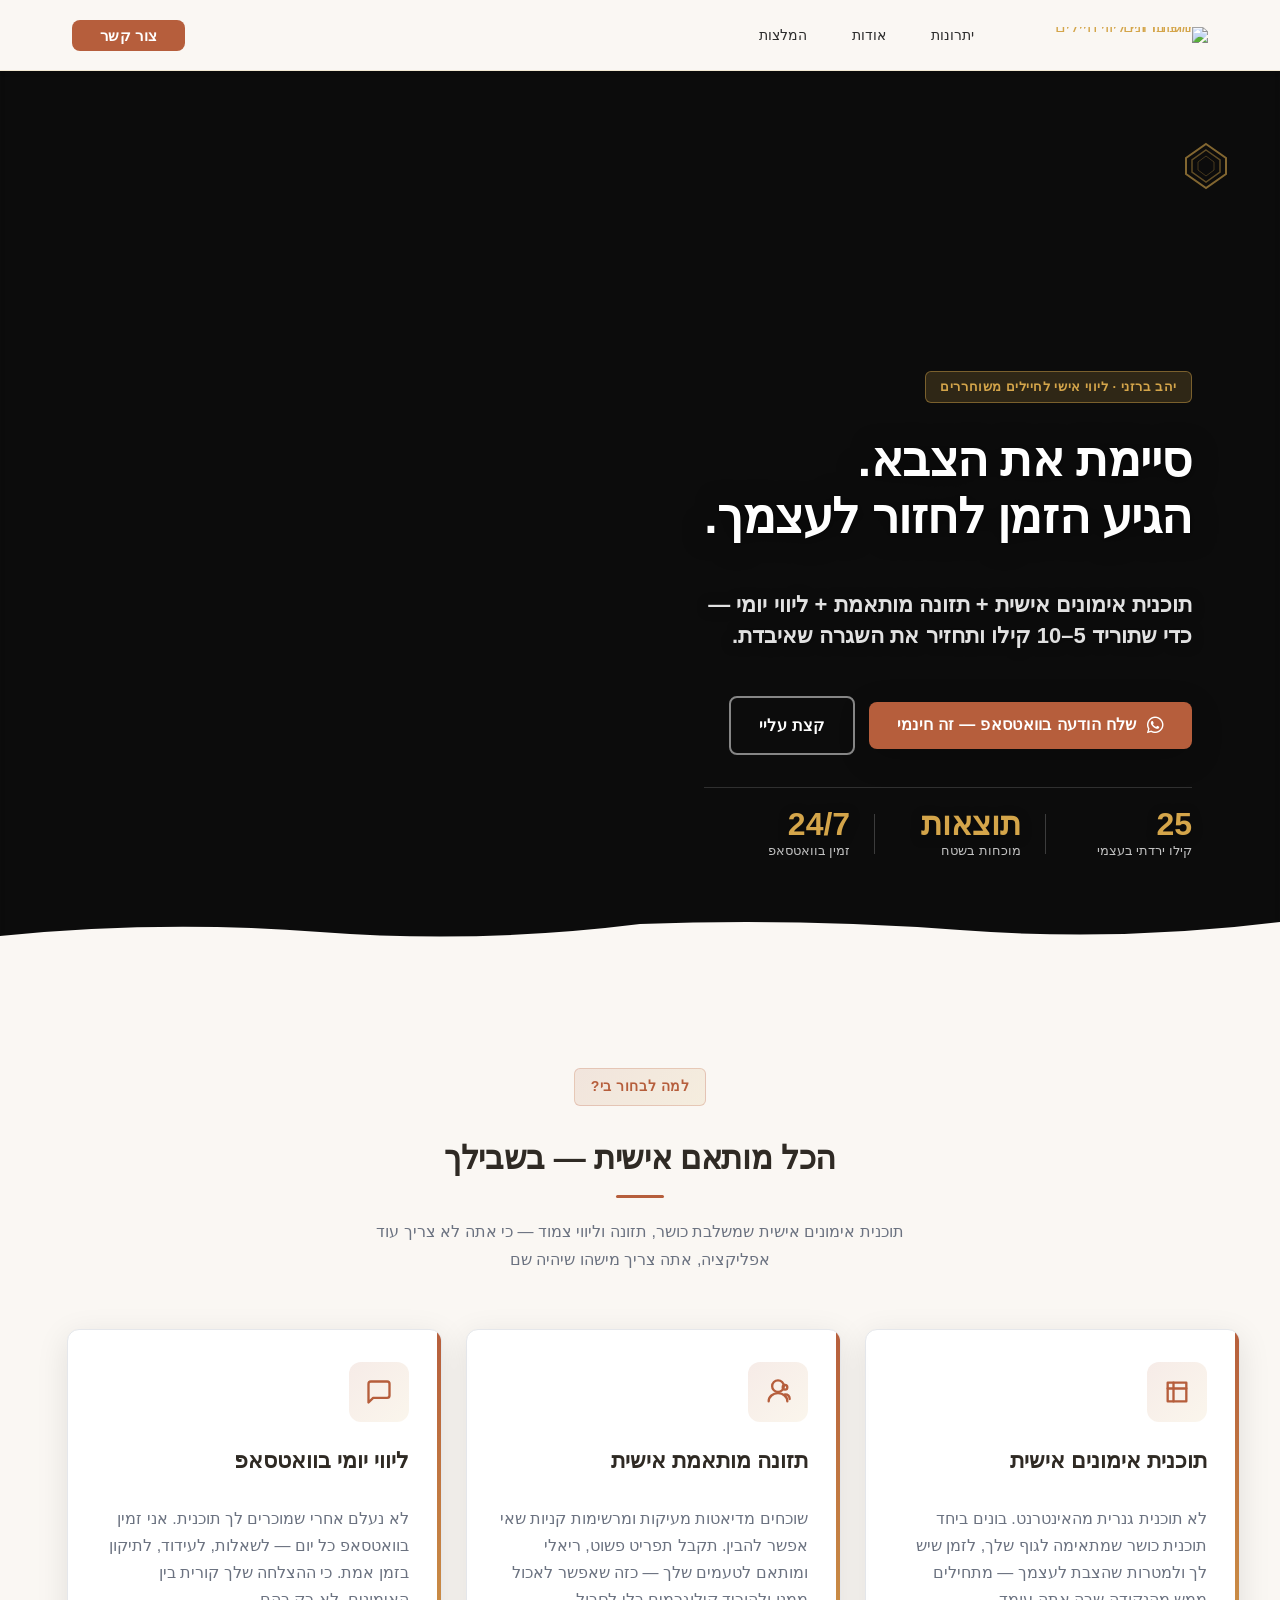
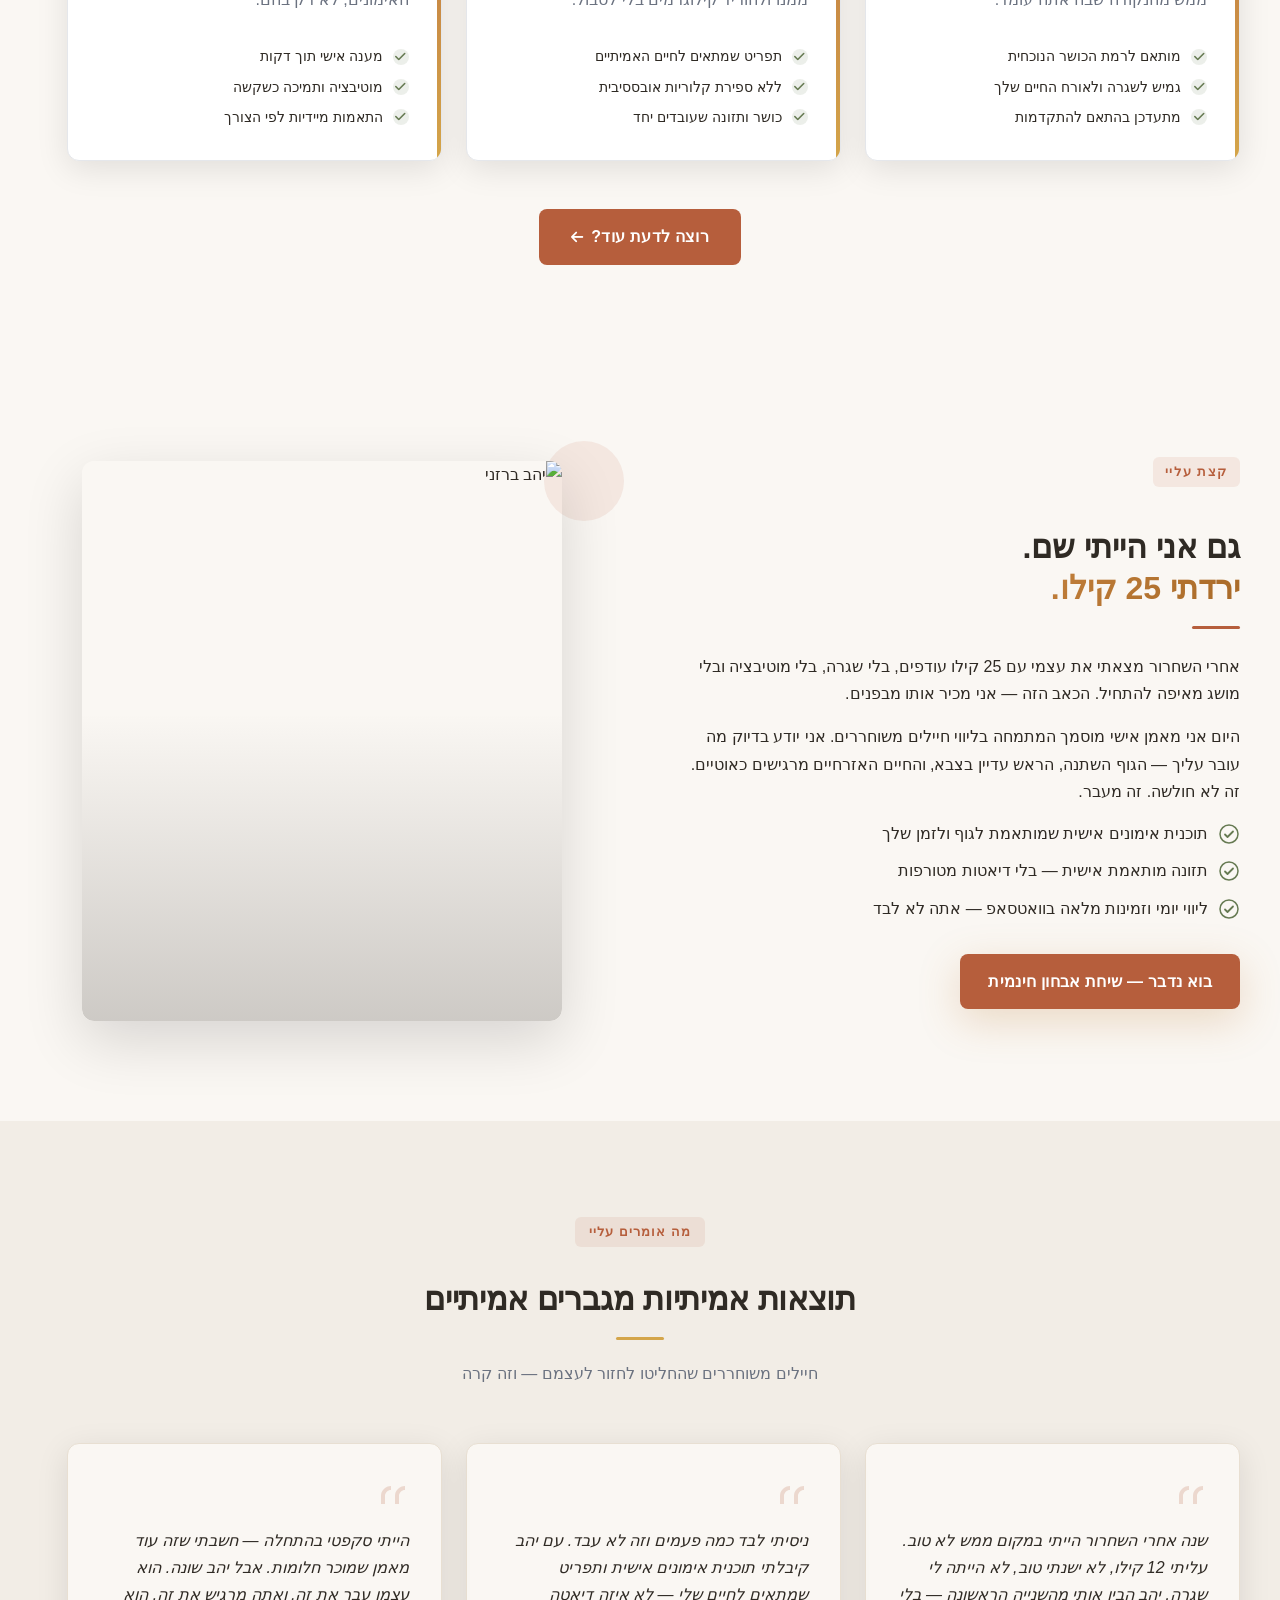
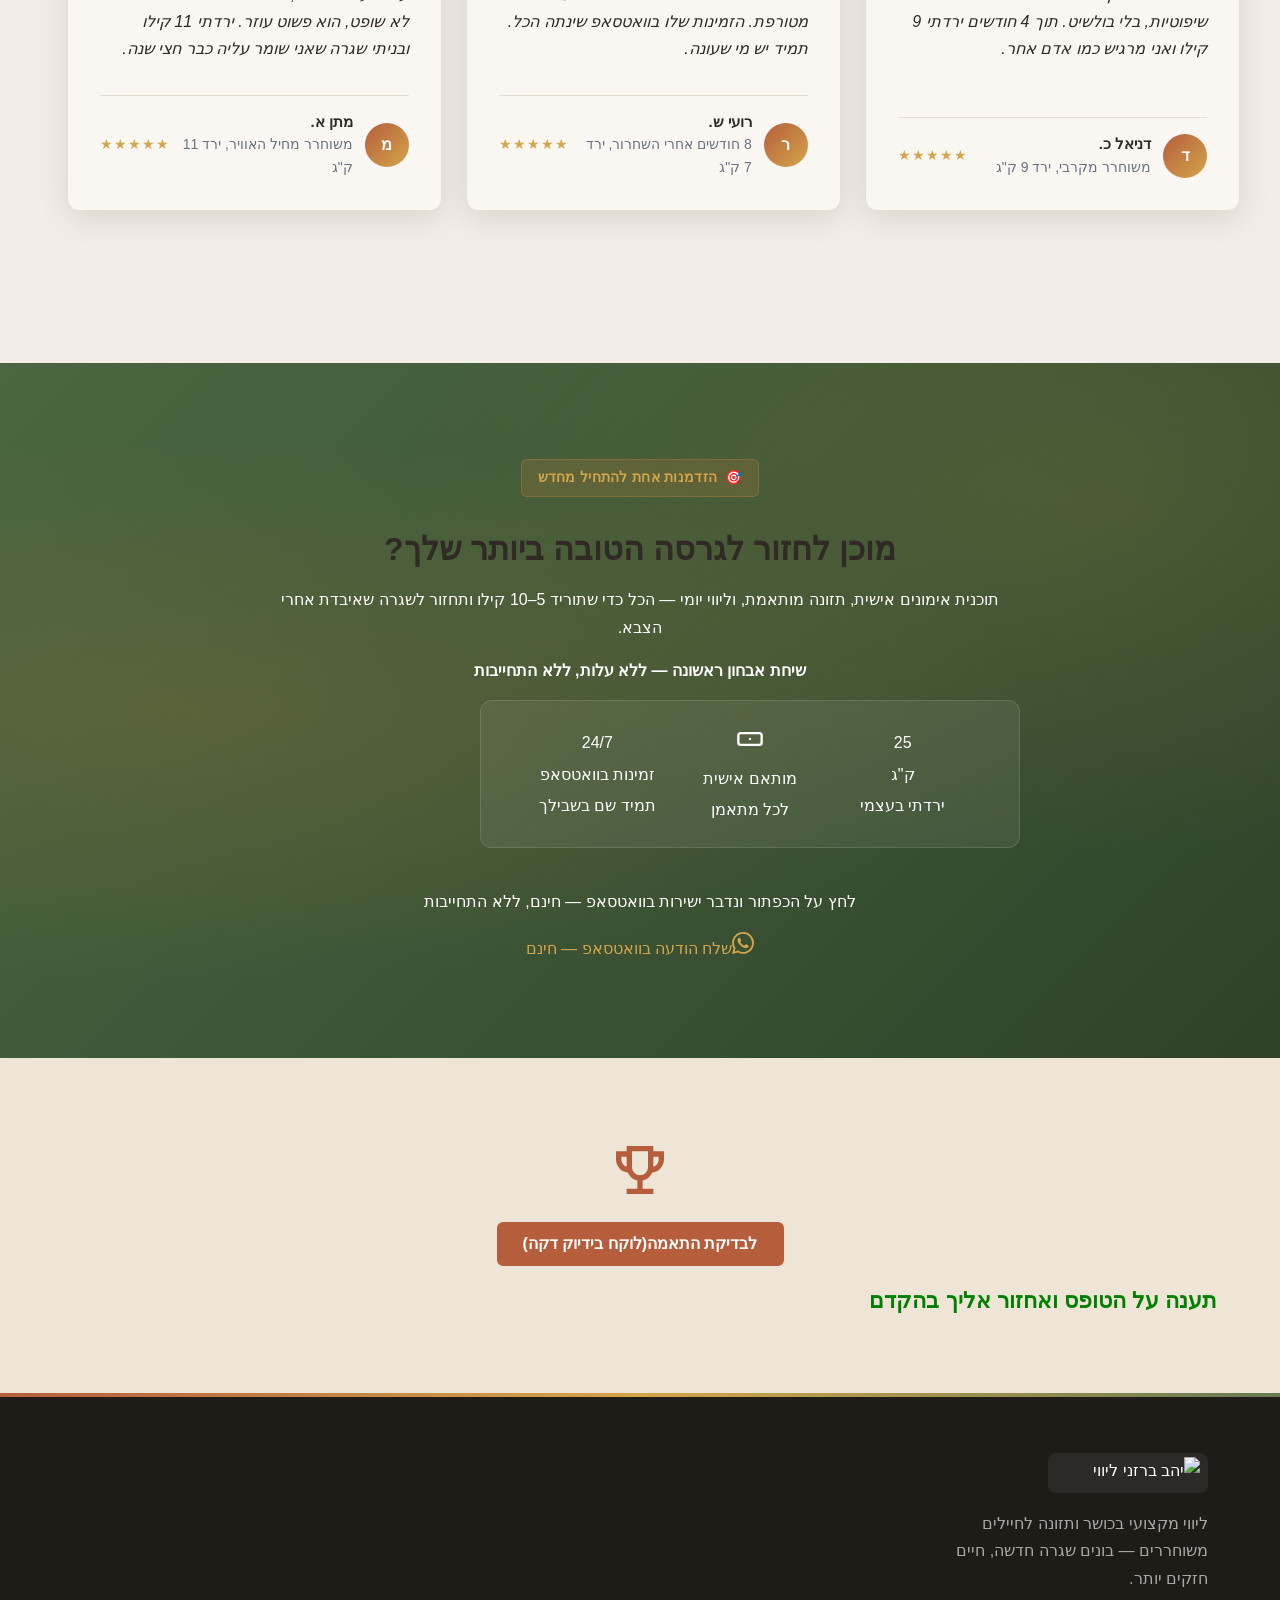
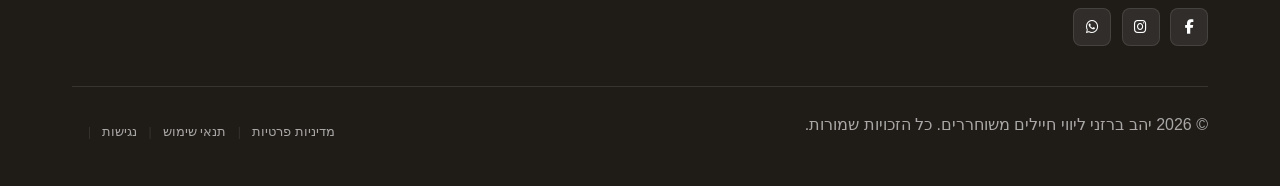
==== commit 859be0a5: "Background sync: Progressive GitHub Sync" ====
--- a/public/index.html
+++ b/public/index.html
@@ -1 +1 @@
-<!doctype html><html dir="rtl" lang="ar"><head><meta charset="UTF-8"><meta content="width=device-width,initial-scale=1" name="viewport"><meta content="index, follow" name="robots"><title>יהב ברזני | ליווי אישי לחיילים משוחררים — כושר ותזונה</title><meta content="מאמן אישי מוסמך המתמחה בליווי חיילים משוחררים. תוכנית אימונים אישית, תזונה מותאמת וליווי יומי בוואטסאפ. שיחת אבחון ראשונה — חינם, ללא התחייבות." name="description"><meta content="תוכנית אימונים אישית, תזונה מותאמת אישית, כושר ותזונה, תוכנית כושר לאחר שירות צבאי" name="keywords"><link href="/assets/favicon.ico" rel="icon" type="image/x-icon"><link href="/assets/favicon-16x16.png" rel="icon" type="image/png" sizes="16x16"><link href="/assets/favicon-32x32.png" rel="icon" type="image/png" sizes="32x32"><link href="/assets/favicon-48x48.png" rel="icon" type="image/png" sizes="48x48"><link href="/assets/favicon-192x192.png" rel="icon" type="image/png" sizes="192x192"><link href="/assets/favicon-512x512.png" rel="icon" type="image/png" sizes="512x512"><link href="/assets/apple-touch-icon.png" rel="apple-touch-icon"><script>!function(){"use strict";var t="0818c663-1ec2-4bfd-a412-de3591270f79",e="https://api.zappy5.com/api/analytics/track",a=18e5,n=2592e6,o=!0,i=!0,r=!0;var s=function(){var e="zappy_visitor_"+t,a=null;try{if(a=localStorage.getItem(e)){var o=JSON.parse(a),i=Date.now();if(i-o.created<n)return o.lastSeen=i,localStorage.setItem(e,JSON.stringify(o)),o.id}}catch(t){console.warn("Zappy Analytics: LocalStorage not available")}var r="zv_"+Date.now()+"_"+Math.random().toString(36).substr(2,9);try{localStorage.setItem(e,JSON.stringify({id:r,created:Date.now(),lastSeen:Date.now()}))}catch(t){}return r}(),c=function(){var e="zappy_session_"+t,n=null;try{if(n=sessionStorage.getItem(e)){var o=JSON.parse(n),i=Date.now();if(i-o.timestamp<a)return o.timestamp=i,sessionStorage.setItem(e,JSON.stringify(o)),o.id}}catch(t){console.warn("Zappy Analytics: SessionStorage not available")}var r="zs_"+Date.now()+"_"+Math.random().toString(36).substr(2,9);try{sessionStorage.setItem(e,JSON.stringify({id:r,timestamp:Date.now()}))}catch(t){}return r}();function l(a,n){n=n||{};var o={website_id:t,event_type:a,page_path:window.location.pathname,referrer:document.referrer||"direct",visitor_id:s,session_id:c,metadata:n};if(navigator.sendBeacon){var i=new Blob([JSON.stringify(o)],{type:"application/json"});navigator.sendBeacon(e,i)}else fetch(e,{method:"POST",headers:{"Content-Type":"application/json"},body:JSON.stringify(o),keepalive:!0}).catch(function(t){console.warn("Zappy Analytics: Failed to track event",t)})}o&&l("pageview",{title:document.title,url:window.location.href}),i&&document.addEventListener("click",function(t){var e=t.target;if("BUTTON"===e.tagName||e.closest("button")){var a="BUTTON"===e.tagName?e:e.closest("button");l("click",{element:"button",text:a.textContent.trim().substring(0,100),id:a.id||null,class:a.className||null})}else if("A"===e.tagName||e.closest("a")){var n="A"===e.tagName?e:e.closest("a");l("navigation",{element:"link",text:n.textContent.trim().substring(0,100),href:n.href,external:n.hostname!==window.location.hostname})}},!0),r&&document.addEventListener("submit",function(t){var e=t.target;l("form_submit",{form_id:e.id||null,form_name:e.name||null,form_action:e.action||null,form_method:e.method||"GET"})},!0);var d=Date.now();window.addEventListener("beforeunload",function(){l("page_unload",{time_on_page:Math.floor((Date.now()-d)/1e3),page_path:window.location.pathname})}),window.zappyAnalytics={track:l,getVisitorId:function(){return s},getSessionId:function(){return c}}}()</script><meta content="יהב ברזני | ליווי אישי לחיילים משוחררים" property="og:title"><meta content="סיימת את הצבא? תוכנית אימונים אישית + תזונה מותאמת + ליווי יומי — כדי שתוריד 5–10 קילו ותחזיר את השגרה. שיחת אבחון חינמית!" property="og:description"><meta content="summary_large_image" name="twitter:card"><meta content="יהב ברזני | ליווי אישי לחיילים משוחררים" name="twitter:title"><meta content="סיימת את הצבא? תוכנית אימונים אישית + תזונה מותאמת + ליווי יומי — כדי שתוריד 5–10 קילו ותחזיר את השגרה. שיחת אבחון חינמית!" name="twitter:description"><link href="/styles.css" rel="stylesheet"><link href="https://cdnjs.cloudflare.com/ajax/libs/font-awesome/6.4.0/css/all.min.css" rel="stylesheet" crossorigin="anonymous" integrity="sha512-iecdLmaskl7CVkqkXNQ/ZH/XLlvWZOJyj7Yy7tcenmpD1ypASozpmT/E0iPtmFIB46ZmdtAc9eNBvH0H/ZpiBw==" referrerpolicy="no-referrer"/><style id="zappy-dropdown-submenu-styles">#navMenu li:has(.sub-menu),.nav-menu li:has(.sub-menu),.navbar li:has(.sub-menu),nav li:has(.sub-menu){position:relative}#navMenu .sub-menu,.nav-menu .sub-menu,.navbar .sub-menu,nav .sub-menu{display:block!important;position:absolute!important;top:100%;left:0;min-width:220px;background:#fff;border-radius:8px;box-shadow:0 8px 25px rgba(0,0,0,.15);padding:8px 0;opacity:0;visibility:hidden;transform:translateY(10px);transition:all .3s ease;z-index:1000;list-style:none;pointer-events:none}#navMenu li:hover>.sub-menu,.nav-menu li:hover>.sub-menu,.navbar li:hover>.sub-menu,nav li:hover>.sub-menu{opacity:1!important;visibility:visible!important;transform:translateY(0)!important;pointer-events:auto!important}.sub-menu li{list-style:none;margin:0;padding:0}.sub-menu a{display:block!important;padding:10px 16px!important;color:var(--text-dark,#333)!important;font-weight:500;text-decoration:none;white-space:nowrap;transition:background-color .2s}.sub-menu .zappy-nav-child>a{padding-left:28px!important;font-size:.9em!important;opacity:.85!important}[dir=rtl] .sub-menu .zappy-nav-child>a,html[lang=ar] .sub-menu .zappy-nav-child>a,html[lang=he] .sub-menu .zappy-nav-child>a{padding-left:10px!important;padding-right:28px!important}.sub-menu .zappy-nav-parent>a{font-weight:600!important}.sub-menu a:hover{background-color:#f5f5f5}[dir=rtl] .nav-menu .sub-menu,[dir=rtl] .navbar .sub-menu,[dir=rtl] nav .sub-menu,html[lang=ar] .nav-menu .sub-menu,html[lang=ar] .navbar .sub-menu,html[lang=ar] nav .sub-menu,html[lang=he] .nav-menu .sub-menu,html[lang=he] .navbar .sub-menu,html[lang=he] nav .sub-menu{left:auto!important;right:0!important}.sub-menu:empty,.sub-menu:not(:has(li)):not(:has(> a)),.sub-menu:not(:has(li:not(.zappy-hidden-menu-item))):not(:has(> a)){display:none!important;opacity:0!important;visibility:hidden!important;pointer-events:none!important}li:has(.menu-group-title):hover>.sub-menu{opacity:1!important;visibility:visible!important;transform:translateY(0)!important;pointer-events:auto!important}#navMenu>li>.menu-group-title,.nav-menu>li>.menu-group-title{display:inline-block;padding:.5rem 1rem;cursor:default;user-select:none}@media (max-width:768px){#navMenu .sub-menu,.nav-menu .sub-menu,.navbar .sub-menu,nav .sub-menu{position:static!important;transform:none!important;box-shadow:none!important;background:0 0!important;max-height:0;overflow:hidden;opacity:0;visibility:hidden;transition:max-height .3s ease,opacity .3s ease;padding:0!important;border-radius:0!important}#navMenu .sub-menu.mobile-expanded,.nav-menu .sub-menu.mobile-expanded,.navbar .sub-menu.mobile-expanded{max-height:none!important;overflow-y:visible!important;opacity:1!important;visibility:visible!important;padding:8px 0 8px 16px!important}[dir=rtl] .sub-menu.mobile-expanded,html[lang=he] .sub-menu.mobile-expanded{padding:8px 16px 8px 0!important}#navMenu li:hover>.sub-menu,.nav-menu li:hover>.sub-menu,.navbar li:hover>.sub-menu,nav li:hover>.sub-menu{opacity:0;visibility:hidden;pointer-events:none}#navMenu li>.sub-menu.mobile-expanded,.nav-menu li>.sub-menu.mobile-expanded,.navbar li>.sub-menu.mobile-expanded,nav li>.sub-menu.mobile-expanded{opacity:1!important;visibility:visible!important;pointer-events:auto!important}#navMenu li:has(.sub-menu),.nav-menu li:has(.sub-menu),.navbar li:has(.sub-menu),nav li:has(.sub-menu){display:flex!important;flex-wrap:wrap!important;align-items:center!important;position:relative!important;min-height:44px!important}#navMenu li:has(.sub-menu)>a,.nav-menu li:has(.sub-menu)>a,.navbar li:has(.sub-menu)>a,nav li:has(.sub-menu)>a{flex:1!important;min-width:0!important}#navMenu li:has(.sub-menu)>.menu-group-title,.nav-menu li:has(.sub-menu)>.menu-group-title,.navbar li:has(.sub-menu)>.menu-group-title,nav li:has(.sub-menu)>.menu-group-title{flex:1!important;min-width:0!important;padding:0!important;line-height:inherit!important}#navMenu li:has(.sub-menu)>.sub-menu,.nav-menu li:has(.sub-menu)>.sub-menu,.navbar li:has(.sub-menu)>.sub-menu,nav li:has(.sub-menu)>.sub-menu{flex-basis:100%!important;width:100%!important}#navMenu li:has(.sub-menu)>a [class*=arrow],#navMenu li:has(.sub-menu)>a [class*=chevron],.nav-menu li:has(.sub-menu)>a .fa-angle-down,.nav-menu li:has(.sub-menu)>a .fa-chevron-down,.nav-menu li:has(.sub-menu)>a [class*=arrow],.nav-menu li:has(.sub-menu)>a [class*=chevron],nav li:has(.sub-menu)>a [class*=arrow],nav li:has(.sub-menu)>a [class*=chevron]{display:none!important;visibility:hidden!important}.mobile-submenu-toggle{display:flex!important;align-items:center!important;justify-content:center!important;width:44px!important;height:auto!important;background:0 0!important;border:none!important;cursor:pointer!important;color:var(--text-dark)!important;position:static!important;flex-shrink:0!important;align-self:stretch!important;z-index:2!important;padding:0!important;margin:0!important}.mobile-submenu-toggle::after{content:''!important;width:0!important;height:0!important;border-left:6px solid transparent!important;border-right:6px solid transparent!important;border-top:7px solid currentColor!important;transition:transform .3s ease!important}.mobile-submenu-toggle.expanded::after{transform:rotate(180deg)!important}.sub-menu a{padding:10px 0!important;display:block!important;color:var(--text-dark)!important;white-space:normal!important}.sub-menu .zappy-nav-child>a{padding-left:28px!important;font-size:.9em!important;opacity:.85!important}[dir=rtl] .sub-menu .zappy-nav-child>a,html[lang=ar] .sub-menu .zappy-nav-child>a,html[lang=he] .sub-menu .zappy-nav-child>a{padding-left:0!important;padding-right:28px!important}.sub-menu .zappy-nav-parent>a{font-weight:600!important}#navMenu.active,.nav-menu.active{max-width:100vw!important;overflow-x:hidden!important;box-sizing:border-box!important}.navbar .sub-menu li a,.zappy-products-dropdown .sub-menu a,nav.navbar .sub-menu li a{color:var(--text-dark)!important}}@media (min-width:769px){.mobile-submenu-toggle{display:none!important}}</style><style id="zappy-widget-visibility">#mic-access-tool-box,#mic-access-tool-general-button,#mic-init-access-tool #mic-access-tool-box,#mic-init-access-tool #mic-access-tool-general-button,#mic-init-access-tool .mic-access-tool-general-button,._access-icon,._access-menu,.mic-access-tool-box,.mic-access-tool-general-button,div[id*=mic-access-tool-box]{display:none!important;visibility:hidden!important;opacity:0!important;pointer-events:none!important}</style></head><body><nav class="navbar" dir="rtl"><button aria-label="Menu" class="mobile-toggle" id="mobileToggle"><svg viewBox="0 0 24 24" height="24" width="24" fill="none" class="hamburger-icon"><path d="M3 12h18M3 6h18M3 18h18" stroke="currentColor" stroke-width="2" stroke-linecap="round"></path></svg><svg viewBox="0 0 24 24" height="24" width="24" fill="none" class="close-icon" style="display:none"><path d="M18 6L6 18M6 6l12 12" stroke="currentColor" stroke-width="2" stroke-linecap="round"></path></svg></button><div class="nav-container"><div class="nav-right-group"><div class="nav-brand"><a href="/" class="logo-link"><img alt="יהב ברזני ליווי חיילים משוחררים" src="/assets/logo.webp" class="logo"></a></div><ul class="nav-menu" id="navMenu"><li><a href="#features">יתרונות</a></li><li><a href="#about">אודות</a></li><li><a href="#testimonials">המלצות</a></li></ul></div><div class="nav-cta-container"><a href="https://wa.me/972548871669" class="nav-cta-btn">צור קשר</a></div></div></nav><script>window.addEventListener("load",function(){const e=document.querySelector(".navbar, nav, header");if(!e)return void console.log("[Navbar] Navbar element not found");let t=document.getElementById("mobileToggle")||document.querySelector(".mobile-toggle")||document.querySelector(".hamburger")||document.querySelector(".hamburger-menu")||document.querySelector(".menu-toggle")||document.querySelector(".burger-menu")||document.querySelector('[aria-label="Menu"]')||document.querySelector('[aria-label="תפריט"]');const o=document.querySelector(".phone-header-btn"),n=window.getComputedStyle(e);let r=n.backgroundColor;if(console.log("[Navbar] Initial navbar background:",r),"transparent"===r||"rgba(0, 0, 0, 0)"===r||r.startsWith("rgba")&&r.includes(", 0)")){const e=n.backgroundImage;if(e&&"none"!==e)console.log("[Navbar] Navbar has background image/gradient, using dark text"),r="rgb(240, 240, 240)";else{const e=window.getComputedStyle(document.body).backgroundColor;console.log("[Navbar] Navbar transparent, using body background:",e),r=e}}const i=r.match(/\d+/g);if(i&&i.length>=3){const e=(.299*parseInt(i[0])+.587*parseInt(i[1])+.114*parseInt(i[2]))/255;console.log("[Navbar] Mobile button colors preserved from Claude CSS (luminance:",e.toFixed(2)+")");const n=document.createElement("style");n.id="zappy-mobile-nav-fix";document.documentElement.lang;document.documentElement.dir,n.textContent='\n        /* Hide mobile buttons on desktop, show only on mobile */\n        @media (min-width: 769px) {\n          .mobile-toggle,\n          .phone-header-btn {\n            display: none !important;\n          }\n        }\n        \n        /* Show and position mobile buttons correctly on mobile */\n        @media (max-width: 768px) {\n          .mobile-toggle,\n          .phone-header-btn {\n            position: absolute !important;\n            top: 50% !important;\n            transform: translateY(-50%) !important;\n            z-index: 1001 !important;\n            display: flex !important;\n            align-items: center !important;\n            justify-content: center !important;\n            width: 36px !important;\n            height: 36px !important;\n            border-radius: 50% !important;\n            border: none !important;\n            cursor: pointer !important;\n            padding: 6px !important;\n            background: none !important;\n            color: var(--nav-text, var(--text-dark)) !important;\n          }\n          \n          /* LTR positioning (default): hamburger LEFT, phone RIGHT */\n          html:not([dir="rtl"]):not([lang="he"]):not([lang="ar"]) .mobile-toggle,\n          html[dir="ltr"] .mobile-toggle {\n            left: 12px !important;\n            right: auto !important;\n          }\n          html:not([dir="rtl"]):not([lang="he"]):not([lang="ar"]) .phone-header-btn,\n          html[dir="ltr"] .phone-header-btn {\n            right: 12px !important;\n            left: auto !important;\n          }\n          \n          /* RTL positioning: hamburger RIGHT, phone LEFT */\n          html[dir="rtl"] .mobile-toggle,\n          html[lang="he"] .mobile-toggle,\n          html[lang="ar"] .mobile-toggle {\n            right: 12px !important;\n            left: auto !important;\n          }\n          html[dir="rtl"] .phone-header-btn,\n          html[lang="he"] .phone-header-btn,\n          html[lang="ar"] .phone-header-btn {\n            left: 12px !important;\n            right: auto !important;\n          }\n          \n          /* CRITICAL: Ensure nav-container has min-height on mobile */\n          /* All children are positioned absolutely/fixed on mobile, so height:auto collapses to 0 */\n          .nav-container {\n            min-height: 70px !important;\n            position: relative !important;\n          }\n          \n          /* Ensure SVG icons are properly sized and inherit color */\n          .mobile-toggle svg,\n          .phone-header-btn svg {\n            width: 24px !important;\n            height: 24px !important;\n            /* Don\'t force display - let JavaScript control hamburger/close toggle */\n          }\n          \n          /* Reset nav-cta-container on mobile - remove desktop box-shadow/padding */\n          /* that creates a visible ghost box when CTA button is hidden */\n          .nav-cta-container {\n            box-shadow: none !important;\n            padding: 0 !important;\n          }\n          \n          /* Hide nav-cta-container entirely on mobile when there\'s no lang-switcher */\n          /* (only the CTA button is inside, and it\'s hidden on mobile) */\n          .nav-cta-container:not(:has(.lang-switcher)) {\n            display: none !important;\n          }\n          \n          /* CRITICAL: Prevent hero image fade gradient from bleeding over headline text */\n          /* The .image-fade-gradient has bottom: -30px (extends below parent) */\n          /* On mobile stacked layout, this overlaps the h1 text below the image */\n          .hero-image-column {\n            overflow: hidden !important;\n          }\n          .image-fade-gradient {\n            bottom: 0 !important;\n          }\n          \n          /* Hide desktop language switcher on mobile - hamburger menu handles it */\n          /* High specificity to override stored CSS */\n          .lang-switcher,\n          .nav-cta-container .lang-switcher,\n          .nav-container .lang-switcher,\n          .navbar .lang-switcher,\n          .navbar .nav-cta-container .lang-switcher {\n            display: none !important;\n          }\n        }\n      ';const r=document.getElementById("zappy-mobile-nav-fix");r&&r.remove(),document.head.appendChild(n),console.log("[Navbar] Critical CSS injected for mobile nav positioning");const l=window.innerWidth<=768;if(t){const e=t.querySelector(".hamburger-icon"),o=t.querySelector(".close-icon");e&&(e.style.setProperty("width","24px","important"),e.style.setProperty("height","24px","important"),e.style.setProperty("display","block","important")),o&&(o.style.setProperty("width","24px","important"),o.style.setProperty("height","24px","important"),o.style.setProperty("display","none","important")),l?(t.style.setProperty("position","absolute","important"),t.style.setProperty("top","50%","important"),t.style.setProperty("transform","translateY(-50%)","important"),t.style.setProperty("z-index","1001","important"),t.style.removeProperty("left"),t.style.removeProperty("right"),console.log("[Navbar] Mobile toggle positioning applied (mobile viewport)")):(t.style.removeProperty("position"),t.style.removeProperty("top"),t.style.removeProperty("transform"),t.style.removeProperty("z-index"),t.style.removeProperty("left"),t.style.removeProperty("right"),console.log("[Navbar] Desktop viewport - cleared mobile toggle inline positioning"))}if(o){const e=o.querySelector("svg");e&&(e.style.width="24px",e.style.height="24px",e.setAttribute("width","24"),e.setAttribute("height","24")),l?(o.style.setProperty("position","absolute","important"),o.style.setProperty("top","50%","important"),o.style.setProperty("transform","translateY(-50%)","important"),o.style.setProperty("z-index","1001","important"),o.style.removeProperty("left"),o.style.removeProperty("right"),console.log("[Navbar] Phone button positioning applied (mobile viewport)")):(o.style.removeProperty("position"),o.style.removeProperty("top"),o.style.removeProperty("transform"),o.style.removeProperty("z-index"),o.style.removeProperty("left"),o.style.removeProperty("right"),console.log("[Navbar] Desktop viewport - cleared phone button inline positioning"))}}else console.log("[Navbar] Could not parse background color:",r);t=document.getElementById("mobileToggle")||document.querySelector(".mobile-toggle")||document.querySelector(".hamburger")||document.querySelector(".hamburger-menu")||document.querySelector(".menu-toggle")||document.querySelector(".burger-menu")||document.querySelector('[aria-label="Menu"]')||document.querySelector('[aria-label="תפריט"]');const l=document.getElementById("navMenu")||document.querySelector(".nav-menu")||document.querySelector(".nav-links")||document.querySelector("nav ul:not(.submenu)");if(!t||!l)return void console.log("[Navbar] Mobile toggle or menu not found:",{toggle:!!t,menu:!!l});l.id||(l.id="navMenu"),console.log("[Navbar] Initializing mobile menu...");const a=t.cloneNode(!0);t.parentNode.replaceChild(a,t),a.addEventListener("click",function(e){e.preventDefault(),e.stopPropagation();const t=this.querySelector(".hamburger-icon"),o=this.querySelector(".close-icon");l.classList.contains("active")?(l.classList.remove("active"),t&&t.style.setProperty("display","block","important"),o&&o.style.setProperty("display","none","important"),document.body.style.overflow="",console.log("[Navbar] Menu closed")):(l.classList.add("active"),t&&t.style.setProperty("display","none","important"),o&&o.style.setProperty("display","block","important"),document.body.style.overflow="hidden",console.log("[Navbar] Menu opened"))}),l.querySelectorAll("a").forEach(function(e){e.addEventListener("click",function(){if("#"===this.getAttribute("href"))return;const e=a.querySelector(".hamburger-icon"),t=a.querySelector(".close-icon");l.classList.remove("active"),e&&e.style.setProperty("display","block","important"),t&&t.style.setProperty("display","none","important"),document.body.style.overflow="",console.log("[Navbar] Menu closed (link clicked)")})});var s=l.querySelectorAll(".dropdown-toggle");s.forEach(function(e){e.addEventListener("click",function(e){e.preventDefault(),e.stopPropagation();var t=this.closest(".nav-dropdown");t&&(t.parentNode.querySelectorAll(".nav-dropdown.open").forEach(function(e){e!==t&&e.classList.remove("open")}),t.classList.toggle("open"),console.log("[Navbar] Dropdown toggled:",t.classList.contains("open")?"open":"closed"))})}),document.addEventListener("click",function(e){e.target.closest(".nav-dropdown")||document.querySelectorAll(".nav-dropdown.open").forEach(function(e){e.classList.remove("open")})}),console.log("[Navbar] Dropdown handlers initialized for "+s.length+" dropdowns"),o&&o.addEventListener("click",function(){const e=document.querySelectorAll('a[href^="tel:"]'),t=e.length>0?e[0].getAttribute("href").replace("tel:",""):"0548871669";window.location.href="tel:"+t,console.log("[Navbar] Phone button clicked")}),console.log("[Navbar] Mobile menu initialized successfully");const p=function(){const e=document.querySelector(".whatsapp-float");e&&(window.innerWidth>=769?(e.style.setProperty("display","none","important"),e.style.setProperty("visibility","hidden","important"),e.style.setProperty("opacity","0","important"),e.style.setProperty("pointer-events","none","important"),console.log("[WhatsApp] Button hidden on desktop")):(e.style.removeProperty("display"),e.style.removeProperty("visibility"),e.style.removeProperty("opacity"),e.style.removeProperty("pointer-events"),console.log("[WhatsApp] Button visible on mobile")))};let c;p(),window.addEventListener("resize",function(){clearTimeout(c),c=setTimeout(p,100)})})</script><main><section class="index-hero-section" id="hero" data-layout-spec="בית-hero" dir="rtl" data-hero-type="fullscreen-scrim" data-zappy-bg-color="" data-zappy-bg-image="assets/business-general-hero-upload-1777404931074.webp" data-zappy-bg-overlay-color="#000000" data-zappy-bg-overlay-opacity="23" data-zappy-bg-type="image" data-zappy-bg-video-type="" data-zappy-bg-video-url="" style="--zappy-bg-overlay:rgba(0, 0, 0, 0.55);--zappy-bg-image:url(&quot;assets/business-general-hero-upload-1777404931074.webp&quot;);background-image:linear-gradient(rgba(0, 0, 0, 0.55), rgba(0, 0, 0, 0.55)), url(&quot;assets/business-general-hero-upload-1777404931074.webp&quot;);background-size:cover;background-position:center center;background-repeat:no-repeat;position:relative;overflow:hidden"><div class="index-hero-bg" style="display:none" data-zappy-original-bg="hidden"><img alt="חייל משוחרר בכושר גופני מצוין לאחר תהליך שינוי אישי" src="/assets/site-index-hero-image-1-1777404597900-igrpmd.webp?v=1777404597900" data-element-id="img-1777404632488-ntzoqefqk" data-element-type="image" data-context="A determined Israeli young man in his mid-20s, post-military, standing confidently in a gym or outdoor training setting. He looks strong and motivated, wearing athletic clothes. The scene conveys transformation, discipline, and hope. Warm natural lighting, cinematic quality, realistic photography style." data-hero-background="true" data-hero-bg="true" data-placeholder="index-hero-image-1" height="700" width="1200"></div><div class="index-hero-scrim" aria-hidden="true" data-zappy-gradient-scrim="true" data-zappy-original-bg="hidden" data-zappy-scrim-orig-opacity="1" style="opacity:1;display:none"></div><div class="index-hero-brand-motif" aria-hidden="true"><svg viewBox="0 0 52 52" height="52" width="52" fill="none" xmlns="http://www.w3.org/2000/svg" aria-hidden="true" data-no-icon-edit="true"><path d="M26 4 L46 18 L46 34 L26 48 L6 34 L6 18 Z" fill="none" opacity="0.7" stroke="#D4A54A" stroke-width="2"></path><path d="M26 10 L40 20 L40 32 L26 42 L12 32 L12 20 Z" fill="none" opacity="0.5" stroke="#D4A54A" stroke-width="1.5"></path><path d="M26 16 L34 22 L34 30 L26 36 L18 30 L18 22 Z" fill="none" opacity="0.35" stroke="#D4A54A" stroke-width="1"></path></svg></div><div class="index-hero-container"><div class="index-hero-content"><div class="index-hero-label"><span>יהב ברזני · ליווי אישי לחיילים משוחררים</span></div><h1 class="index-hero-h1">סיימת את הצבא.<br>הגיע הזמן לחזור לעצמך.</h1><h3 class="index-hero-h3">תוכנית אימונים אישית + תזונה מותאמת + ליווי יומי —<br>כדי שתוריד 5–10 קילו ותחזיר את השגרה שאיבדת.</h3><div class="index-hero-ctas"><a href="https://wa.me/972548871669" class="btn-primary btn index-hero-btn-primary" data-element-id="btn-1777404632486-gz29250ap" data-element-type="button" data-native-element="true" rel="noopener noreferrer" style="border-color:var(--primary-color, var(--primary, #8B0000)) !important;color:rgb(255, 255, 255) !important;background-color:var(--primary-color, var(--primary, #8B0000)) !important;background-image:none !important" target="_blank"><i class="fab fa-whatsapp"></i>שלח הודעה בוואטסאפ — זה חינמי</a><a href="#about" class="index-hero-btn-secondary" data-element-id="btn-1777404632486-3b8781lom" data-element-type="button" data-native-element="true">קצת עליי</a></div><div class="index-hero-trust"><div class="index-hero-trust-item"><span class="index-hero-trust-num">25</span><span class="index-hero-trust-label">קילו ירדתי בעצמי</span></div><div class="index-hero-trust-divider" aria-hidden="true"></div><div class="index-hero-trust-item"><span class="index-hero-trust-num">100+</span><span class="index-hero-trust-label">חיילים משוחררים שינו את חייהם</span></div><div class="index-hero-trust-divider" aria-hidden="true"></div><div class="index-hero-trust-item"><span class="index-hero-trust-num">24/7</span><span class="index-hero-trust-label">זמין בוואטסאפ</span></div></div></div></div><div class="index-hero-divider-wrapper"><svg viewBox="0 0 1200 72" xmlns="http://www.w3.org/2000/svg" aria-hidden="true" data-no-icon-edit="true" preserveAspectRatio="none"><path d="M0,72 L0,36 Q150,20 300,32 T600,24 Q750,18 900,30 T1200,22 L1200,72 Z" fill="#FAF7F3"></path></svg></div></section><section class="index-features-section" id="features" data-layout-spec="בית-features" dir="rtl"><div class="index-features-container"><div class="index-features-header"><p class="zappy-editable"><span class="index-features-label">למה לבחור בי?</span></p><h2 class="index-features-title">הכל מותאם אישית — בשבילך</h2><div class="index-features-underline" aria-hidden="true"></div><p class="index-features-subtitle">תוכנית אימונים אישית שמשלבת כושר, תזונה וליווי צמוד — כי אתה לא צריך עוד אפליקציה, אתה צריך מישהו שיהיה שם</p></div><div class="zappy-preserve-css-grid index-features-grid" style="--zappy-grid-cols:375.104px 375.115px 375.115px;grid-template-columns:375.104px 375.115px 375.115px;display:grid;align-items:stretch !important" id="zappy-auto-grid-1777403067475-rngyyp" data-original-gap="24px" data-original-item-width="375" data-zappy-auto-grid="true" data-zappy-explicit-columns="true"><article class="index-feature-card" data-grid-item-index="0"><div class="index-feature-icon-wrap"><svg viewBox="0 0 24 24" height="32" width="32" fill="none" xmlns="http://www.w3.org/2000/svg" aria-hidden="true" data-element-type="icon" data-icon-type="svg" stroke="currentColor" stroke-linecap="round" stroke-linejoin="round" stroke-width="2" class="index-feature-icon"><path d="M4 4h16v16H4z"></path><path d="M4 9h16"></path><path d="M9 4v16"></path></svg></div><div class="index-feature-content"><h3 class="index-feature-title">תוכנית אימונים אישית</h3><p class="index-feature-desc">לא תוכנית גנרית מהאינטרנט. בונים ביחד תוכנית כושר שמתאימה לגוף שלך, לזמן שיש לך ולמטרות שהצבת לעצמך — מתחילים ממש מהנקודה שבה אתה עומד.</p><ul class="index-feature-list"><li><i class="fa-solid fa-check" data-element-id="icon-1777403067444-z6r9mbrrt" data-element-type="icon" data-icon-type="fontawesome" aria-hidden="true" style="pointer-events:auto;cursor:pointer"></i><span>מותאם לרמת הכושר הנוכחית</span></li><li><i class="fa-solid fa-check" data-element-id="icon-1777403067444-7k7frc2px" data-element-type="icon" data-icon-type="fontawesome" aria-hidden="true" style="pointer-events:auto;cursor:pointer"></i><span>גמיש לשגרה ולאורח החיים שלך</span></li><li><i class="fa-solid fa-check" data-element-id="icon-1777403067444-fmhfoqjuo" data-element-type="icon" data-icon-type="fontawesome" aria-hidden="true" style="pointer-events:auto;cursor:pointer"></i><span>מתעדכן בהתאם להתקדמות</span></li></ul></div></article><article class="index-feature-card" data-grid-item-index="1"><div class="index-feature-icon-wrap"><svg viewBox="0 0 24 24" height="32" width="32" fill="none" xmlns="http://www.w3.org/2000/svg" aria-hidden="true" data-element-type="icon" data-icon-type="svg" stroke="currentColor" stroke-linecap="round" stroke-linejoin="round" stroke-width="2" class="index-feature-icon"><path d="M12 2a5 5 0 0 1 0 10A5 5 0 0 1 12 2z"></path><path d="M4 20c0-4 3.6-7 8-7s8 3 8 7"></path><circle cx="18" cy="8" r="2"></circle><path d="M18 14c2.5 0 4 1.5 4 4"></path></svg></div><div class="index-feature-content"><h3 class="index-feature-title">תזונה מותאמת אישית</h3><p class="index-feature-desc">שוכחים מדיאטות מעיקות ומרשימות קניות שאי אפשר להבין. תקבל תפריט פשוט, ריאלי ומותאם לטעמים שלך — כזה שאפשר לאכול ממנו ולהוריד קילוגרמים בלי לסבול.</p><ul class="index-feature-list"><li><i class="fa-solid fa-check" data-element-id="icon-1777403067444-e9czcpqtm" data-element-type="icon" data-icon-type="fontawesome" aria-hidden="true" style="pointer-events:auto;cursor:pointer"></i><span>תפריט שמתאים לחיים האמיתיים</span></li><li><i class="fa-solid fa-check" data-element-id="icon-1777403067444-9116ngxfr" data-element-type="icon" data-icon-type="fontawesome" aria-hidden="true" style="pointer-events:auto;cursor:pointer"></i><span>ללא ספירת קלוריות אובססיבית</span></li><li><i class="fa-solid fa-check" data-element-id="icon-1777403067444-1zqrburla" data-element-type="icon" data-icon-type="fontawesome" aria-hidden="true" style="pointer-events:auto;cursor:pointer"></i><span>כושר ותזונה שעובדים יחד</span></li></ul></div></article><article class="index-feature-card" data-grid-item-index="2"><div class="index-feature-icon-wrap"><svg viewBox="0 0 24 24" height="32" width="32" fill="none" xmlns="http://www.w3.org/2000/svg" aria-hidden="true" data-element-type="icon" data-icon-type="svg" stroke="currentColor" stroke-linecap="round" stroke-linejoin="round" stroke-width="2" class="index-feature-icon"><path d="M21 15a2 2 0 0 1-2 2H7l-4 4V5a2 2 0 0 1 2-2h14a2 2 0 0 1 2 2z"></path></svg></div><div class="index-feature-content"><h3 class="index-feature-title">ליווי יומי בוואטסאפ</h3><p class="index-feature-desc">לא נעלם אחרי שמוכרים לך תוכנית. אני זמין בוואטסאפ כל יום — לשאלות, לעידוד, לתיקון בזמן אמת. כי ההצלחה שלך קורית בין האימונים, לא רק בהם.</p><ul class="index-feature-list"><li><i class="fa-solid fa-check" data-element-id="icon-1777403067444-kmdnt5t27" data-element-type="icon" data-icon-type="fontawesome" aria-hidden="true" style="pointer-events:auto;cursor:pointer"></i><span>מענה אישי תוך דקות</span></li><li><i class="fa-solid fa-check" data-element-id="icon-1777403067444-6fo8b9zzl" data-element-type="icon" data-icon-type="fontawesome" aria-hidden="true" style="pointer-events:auto;cursor:pointer"></i><span>מוטיבציה ותמיכה כשקשה</span></li><li><i class="fa-solid fa-check" data-element-id="icon-1777403067444-febtilj67" data-element-type="icon" data-icon-type="fontawesome" aria-hidden="true" style="pointer-events:auto;cursor:pointer"></i><span>התאמות מיידיות לפי הצורך</span></li></ul></div></article></div><div class="index-features-cta-row"><a href="#contact" class="btn-primary index-features-cta" data-element-id="btn-1777403067439-gwc0ocbox" data-element-type="button" data-native-element="true"><span>רוצה לדעת עוד?</span><i class="fa-solid fa-arrow-left" aria-hidden="true"></i></a></div></div></section><section class="index-about-section" id="about" data-layout-spec="בית-about" dir="rtl"><div class="index-about-container"><div class="index-about-content"><p><span class="index-about-label">קצת עליי</span></p><h2 class="index-about-heading">גם אני הייתי שם.<br><span class="index-about-heading-accent">ירדתי 25 קילו.</span></h2><div class="index-about-underline" aria-hidden="true"></div><p class="index-about-intro">אחרי השחרור מצאתי את עצמי עם 25 קילו עודפים, בלי שגרה, בלי מוטיבציה ובלי מושג מאיפה להתחיל. הכאב הזה — אני מכיר אותו מבפנים.</p><p>היום אני מאמן אישי מוסמך המתמחה בליווי חיילים משוחררים. אני יודע בדיוק מה עובר עליך — הגוף השתנה, הראש עדיין בצבא, והחיים האזרחיים מרגישים כאוטיים. זה לא חולשה. זה מעבר.</p><ul class="index-about-values"><li data-grid-item-index="0"><span class="index-about-value-icon" aria-hidden="true"><svg viewBox="0 0 20 20" height="20" width="20" fill="none" xmlns="http://www.w3.org/2000/svg" data-element-type="icon" data-icon-type="svg"><circle cx="10" cy="10" r="9" stroke="currentColor" stroke-width="1.5"></circle><path d="M6 10.5l2.5 2.5 5.5-5.5" stroke="currentColor" stroke-width="1.8" stroke-linecap="round" stroke-linejoin="round"></path></svg></span><span>תוכנית אימונים אישית שמותאמת לגוף ולזמן שלך</span></li><li data-grid-item-index="1"><span class="index-about-value-icon" aria-hidden="true"><svg viewBox="0 0 20 20" height="20" width="20" fill="none" xmlns="http://www.w3.org/2000/svg" data-element-type="icon" data-icon-type="svg"><circle cx="10" cy="10" r="9" stroke="currentColor" stroke-width="1.5"></circle><path d="M6 10.5l2.5 2.5 5.5-5.5" stroke="currentColor" stroke-width="1.8" stroke-linecap="round" stroke-linejoin="round"></path></svg></span><span>תזונה מותאמת אישית — בלי דיאטות מטורפות</span></li><li data-grid-item-index="2"><span class="index-about-value-icon" aria-hidden="true"><svg viewBox="0 0 20 20" height="20" width="20" fill="none" xmlns="http://www.w3.org/2000/svg" data-element-type="icon" data-icon-type="svg"><circle cx="10" cy="10" r="9" stroke="currentColor" stroke-width="1.5"></circle><path d="M6 10.5l2.5 2.5 5.5-5.5" stroke="currentColor" stroke-width="1.8" stroke-linecap="round" stroke-linejoin="round"></path></svg></span><span>ליווי יומי וזמינות מלאה בוואטסאפ — אתה לא לבד</span></li></ul><p><a href="#contact" class="index-about-cta">בוא נדבר — שיחת אבחון חינמית</a></p></div><div class="index-about-image-wrapper"><div class="index-about-image-frame"><img alt="יהב ברזני" src="/assets/image-1777403874880-phcfns.webp?v=1777403877304" data-element-id="img-1777404237966-s46odj36z" data-element-type="image" style="display:block;width:100%;height:560px;object-fit:cover;border-radius:8px;object-position:51% 53%"></div><div class="index-about-deco-dot" aria-hidden="true"></div></div></div></section><section class="index-testimonials-section" id="testimonials" data-layout-spec="בית-testimonials" dir="rtl"><div class="index-testimonials-container"><div class="index-testimonials-header"><p class="zappy-editable"><span class="index-testimonials-label">מה אומרים עליי</span></p><h2 class="index-testimonials-title">תוצאות אמיתיות מגברים אמיתיים</h2><div class="index-testimonials-underline" aria-hidden="true"></div><p class="index-testimonials-subtitle">חיילים משוחררים שהחליטו לחזור לעצמם — וזה קרה</p></div><div class="zappy-preserve-css-grid index-testimonials-grid" style="--zappy-grid-cols:375.104px 375.115px 375.115px;grid-template-columns:375.104px 375.115px 375.115px;display:grid;align-items:stretch !important" id="zappy-auto-grid-1777407589565-7k60iu" data-original-gap="24px" data-original-item-width="375" data-zappy-auto-grid="true" data-zappy-explicit-columns="true"><article class="index-testimonials-card" data-grid-item-index="0"><div class="index-testimonials-quote-icon" aria-hidden="true"><svg viewBox="0 0 32 32" height="32" width="32" fill="none" xmlns="http://www.w3.org/2000/svg" aria-hidden="true" data-no-icon-edit="true"><path d="M4 20C4 14.477 8.477 10 14 10V14C10.686 14 8 16.686 8 20V28H4V20ZM18 20C18 14.477 22.477 10 28 10V14C24.686 14 22 16.686 22 20V28H18V20Z" fill="currentColor" opacity="0.2"></path></svg></div><blockquote class="index-testimonials-quote"><p>שנה אחרי השחרור הייתי במקום ממש לא טוב. עליתי 12 קילו, לא ישנתי טוב, לא הייתה לי שגרה. יהב הבין אותי מהשנייה הראשונה — בלי שיפוטיות, בלי בולשיט. תוך 4 חודשים ירדתי 9 קילו ואני מרגיש כמו אדם אחר.</p></blockquote><footer class="index-testimonials-author"><div class="index-testimonials-avatar"><span>ד</span></div><div class="index-testimonials-author-info"><strong>דניאל כ.</strong><small>משוחרר מקרבי, ירד 9 ק"ג</small></div><div class="index-testimonials-stars" aria-label="דירוג 5 כוכבים"><span aria-hidden="true">★★★★★</span></div></footer></article><article class="index-testimonials-card" data-grid-item-index="1"><div class="index-testimonials-quote-icon" aria-hidden="true"><svg viewBox="0 0 32 32" height="32" width="32" fill="none" xmlns="http://www.w3.org/2000/svg" aria-hidden="true" data-no-icon-edit="true"><path d="M4 20C4 14.477 8.477 10 14 10V14C10.686 14 8 16.686 8 20V28H4V20ZM18 20C18 14.477 22.477 10 28 10V14C24.686 14 22 16.686 22 20V28H18V20Z" fill="currentColor" opacity="0.2"></path></svg></div><blockquote class="index-testimonials-quote"><p>ניסיתי לבד כמה פעמים וזה לא עבד. עם יהב קיבלתי תוכנית אימונים אישית ותפריט שמתאים לחיים שלי — לא איזה דיאטה מטורפת. הזמינות שלו בוואטסאפ שינתה הכל. תמיד יש מי שעונה.</p></blockquote><footer class="index-testimonials-author"><div class="index-testimonials-avatar"><span>ר</span></div><div class="index-testimonials-author-info"><strong>רועי ש.</strong><small>8 חודשים אחרי השחרור, ירד 7 ק"ג</small></div><div class="index-testimonials-stars" aria-label="דירוג 5 כוכבים"><span aria-hidden="true">★★★★★</span></div></footer></article><article class="index-testimonials-card" data-grid-item-index="2"><div class="index-testimonials-quote-icon" aria-hidden="true"><svg viewBox="0 0 32 32" height="32" width="32" fill="none" xmlns="http://www.w3.org/2000/svg" aria-hidden="true" data-no-icon-edit="true"><path d="M4 20C4 14.477 8.477 10 14 10V14C10.686 14 8 16.686 8 20V28H4V20ZM18 20C18 14.477 22.477 10 28 10V14C24.686 14 22 16.686 22 20V28H18V20Z" fill="currentColor" opacity="0.2"></path></svg></div><blockquote class="index-testimonials-quote"><p>הייתי סקפטי בהתחלה — חשבתי שזה עוד מאמן שמוכר חלומות. אבל יהב שונה. הוא עצמו עבר את זה, ואתה מרגיש את זה. הוא לא שופט, הוא פשוט עוזר. ירדתי 11 קילו ובניתי שגרה שאני שומר עליה כבר חצי שנה.</p></blockquote><footer class="index-testimonials-author"><div class="index-testimonials-avatar"><span>מ</span></div><div class="index-testimonials-author-info"><strong>מתן א.</strong><small>משוחרר מחיל האוויר, ירד 11 ק"ג</small></div><div class="index-testimonials-stars" aria-label="דירוג 5 כוכבים"><span aria-hidden="true">★★★★★</span></div></footer></article></div></div></section><section class="index-cta-section" id="cta" data-layout-spec="בית-cta" dir="rtl" data-zappy-section="true"><div class="index-cta-container"><div class="index-cta-info"><div class="index-cta-badge"><span class="badge-icon">🎯</span><span>הזדמנות אחת להתחיל מחדש</span></div><h2 class="index-cta-heading">מוכן לחזור לגרסה הטובה ביותר שלך?</h2><div class="index-cta-underline" aria-hidden="true"></div><p class="index-cta-desc">תוכנית אימונים אישית, תזונה מותאמת, וליווי יומי — הכל כדי שתוריד 5–10 קילו ותחזור לשגרה שאיבדת אחרי הצבא.</p><p class="index-cta-free-note"><strong>שיחת אבחון ראשונה — ללא עלות, ללא התחייבות</strong></p><div class="index-cta-stats"><div class="index-cta-stat"><span class="stat-number">25</span><span class="stat-label">ק"ג</span><span class="stat-sub">ירדתי בעצמי</span></div><div class="index-cta-stat"><span class="stat-number"><svg viewBox="0 0 24 24" height="28" width="28" fill="none" xmlns="http://www.w3.org/2000/svg" aria-hidden="true" data-element-type="icon" data-icon-type="svg" stroke="currentColor" stroke-linecap="round" stroke-linejoin="round" stroke-width="2"><path d="M20 7H4a2 2 0 0 0-2 2v6a2 2 0 0 0 2 2h16a2 2 0 0 0 2-2V9a2 2 0 0 0-2-2z"></path><path d="M12 12h.01"></path></svg></span><span class="stat-label">מותאם אישית</span><span class="stat-sub">לכל מתאמן</span></div><div class="index-cta-stat"><span class="stat-number">24/7</span><span class="stat-label">זמינות בוואטסאפ</span><span class="stat-sub">תמיד שם בשבילך</span></div></div></div><div class="index-cta-form-wrap"><div class="index-cta-form-header"><p class="form-header-label">לחץ על הכפתור ונדבר ישירות בוואטסאפ — חינם, ללא התחייבות</p></div><a href="https://wa.me/972548871669" class="index-cta-whatsapp" target="_blank" rel="noopener" style="margin-top:12px"><svg viewBox="0 0 24 24" height="22" width="22" fill="currentColor" xmlns="http://www.w3.org/2000/svg" aria-hidden="true" data-element-type="icon" data-icon-type="svg"><path d="M17.472 14.382c-.297-.149-1.758-.867-2.03-.967-.273-.099-.471-.148-.67.15-.197.297-.767.966-.94 1.164-.173.199-.347.223-.644.075-.297-.15-1.255-.463-2.39-1.475-.883-.788-1.48-1.761-1.653-2.059-.173-.297-.018-.458.13-.606.134-.133.298-.347.446-.52.149-.174.198-.298.298-.497.099-.198.05-.371-.025-.52-.075-.149-.669-1.612-.916-2.207-.242-.579-.487-.5-.669-.51-.173-.008-.371-.01-.57-.01-.198 0-.52.074-.792.372-.272.297-1.04 1.016-1.04 2.479 0 1.462 1.065 2.875 1.213 3.074.149.198 2.096 3.2 5.077 4.487.709.306 1.262.489 1.694.625.712.227 1.36.195 1.871.118.571-.085 1.758-.719 2.006-1.413.248-.694.248-1.289.173-1.413-.074-.124-.272-.198-.57-.347m-5.421 7.403h-.004a9.87 9.87 0 0 1-5.031-1.378l-.361-.214-3.741.982.998-3.648-.235-.374a9.86 9.86 0 0 1-1.51-5.26c.001-5.45 4.436-9.884 9.888-9.884 2.64 0 5.122 1.03 6.988 2.898a9.825 9.825 0 0 1 2.893 6.994c-.003 5.45-4.437 9.884-9.885 9.884m8.413-18.297A11.815 11.815 0 0 0 12.05 0C5.495 0 .16 5.335.157 11.892c0 2.096.547 4.142 1.588 5.945L.057 24l6.305-1.654a11.882 11.882 0 0 0 5.683 1.448h.005c6.554 0 11.89-5.335 11.893-11.893a11.821 11.821 0 0 0-3.48-8.413Z"></path></svg>שלח הודעה בוואטסאפ — חינם</a></div></div></section><section class="layout-section" id="layout-1777454344959" style="width:100%;padding:60px 0px;direction:rtl" data-component-id="empty-section" data-zappy-component="true"><div class="container" style="max-width:1200px;margin:0 auto;padding:0 1.5rem"><div class="zappy-inserted-element" style="max-width:283px;margin:20px auto;text-align:center;display:flex !important;justify-content:center !important;width:100% !important" id="zappy-element-1777454460119-k35xyin3p" data-element-id="zappy-element-1777454460119-k35xyin3p" data-element-type="icon" data-zappy-newly-inserted="true"><svg viewBox="0 0 24 24" height="64" width="64" xmlns="http://www.w3.org/2000/svg" aria-hidden="true" data-element-type="icon" data-icon-type="iconify" class="iconify iconify--material-symbols" data-element-id="zappy-element-1777454460119-k35xyin3p" data-icon="material-symbols:trophy-outline-sharp" data-iconify="material-symbols:trophy-outline-sharp" data-size-adjusted="true" id="zappy-element-1777454460119-k35xyin3p" role="img" style="display:inline-block;vertical-align:-0.125em;color:rgb(182, 94, 60);width:64px !important;height:64px !important"><path d="M7 21v-2h4v-3.1q-1.225-.275-2.187-1.037T7.4 12.95q-1.875-.225-3.137-1.637T3 8V5h4V3h10v2h4v3q0 1.9-1.263 3.313T16.6 12.95q-.45 1.15-1.412 1.913T13 15.9V19h4v2zm0-10.2V7H5v1q0 .95.55 1.713T7 10.8m7.125 2.325Q15 12.25 15 11V5H9v6q0 1.25.875 2.125T12 14t2.125-.875M17 10.8q.9-.325 1.45-1.088T19 8V7h-2zm-5-1.3" fill="currentColor"></path></svg></div><div class="zappy-inserted-element" style="margin:20px auto;text-align:center;display:flex;justify-content:center;align-items:flex-start;max-width:1152px !important;width:100% !important;align-self:start !important;height:auto !important" id="zappy-element-1777454366233-76mdszlw3" data-element-id="zappy-element-1777454366233-76mdszlw3" data-element-type="button"><a href="https://forms.gle/RvM3SVoSksyzRu5Y8" class="btn-primary btn" data-element-id="btn-1777454380212-v595m7u0a" data-element-type="button" rel="noopener noreferrer" style="text-decoration:none;padding:12px 24px;border-radius:6px;display:inline-block;border-color:var(--primary-color, var(--primary, #8B0000)) !important;border-style:solid;border-width:2px;border-image:initial;color:var(--light-text, #ffffff) !important;width:auto !important;flex:0 0 auto !important;outline:none;background-color:var(--primary-color, var(--primary, #8B0000)) !important;background-image:none !important" target="_blank" data-text-color="light" id="btn-1777454380212-v595m7u0a">לבדיקת התאמה(לוקח בידיוק דקה)</a></div><h3><b><font color="#008000">תענה על הטופס ואחזור אליך בהקדם</font></b></h3></div></section><script>!function(){var e=document.getElementById("contactForm");e&&e.addEventListener("submit",function(t){t.preventDefault();var n=!0;e.querySelectorAll(".contact-dark-error").forEach(function(e){e.textContent=""}),e.querySelectorAll(".contact-dark-input").forEach(function(e){e.style.borderColor=""});var o=document.getElementById("fullName");if(!o||!o.value.trim()){var r=document.getElementById("fullNameError");r&&(r.textContent="נא להזין שם מלא"),o&&(o.style.borderColor="#e53e3e"),n=!1}var l=document.getElementById("phone");if(!l||l.value.trim().replace(/\D/g,"").length<9){var a=document.getElementById("phoneError");a&&(a.textContent="נא להזין מספר טלפון תקין"),l&&(l.style.borderColor="#e53e3e"),n=!1}var d=document.getElementById("goal");if(!d||!d.value){var m=document.getElementById("goalError");m&&(m.textContent="נא לבחור מטרת אימון"),d&&(d.style.borderColor="#e53e3e"),n=!1}if(n){var u=document.getElementById("message"),c=d.options[d.selectedIndex].text,i="שלום יהב! אני מעוניין לשמוע עוד.\nשם: "+o.value.trim()+"\nטלפון: "+l.value.trim()+"\nמטרת האימון: "+c+(u&&u.value.trim()?"\nהודעה: "+u.value.trim():""),v=e.querySelector(".contact-dark-submit");v&&(v.disabled=!0);var s=document.getElementById("successMsg");s&&s.removeAttribute("hidden"),setTimeout(function(){window.open("https://wa.me/972548871669?text="+encodeURIComponent(i),"_blank")},600)}})}()</script></main><footer class="site-footer"><div class="footer-container"><div class="footer-top"><div class="footer-brand footer-col"><div class="footer-logo-wrap"><img alt="יהב ברזני ליווי חיילים משוחררים" src="/assets/logo.webp" data-element-id="img-1777403185917-2ippze7jw" data-element-type="image" class="logo" data-zappy-footer-image="true"></div><p class="footer-tagline">ליווי מקצועי בכושר ותזונה לחיילים משוחררים — בונים שגרה חדשה, חיים חזקים יותר.</p><div class="footer-social"><a href="https://facebook.com/יהב ברזני" aria-label="Facebook"><i class="fab fa-facebook-f"></i></a><a href="https://instagram.com/yahav.barazani" aria-label="Instagram"><i class="fab fa-instagram" data-element-id="icon-1777403185915-pdyvk9oij" data-element-type="icon" data-icon-type="fontawesome"></i></a><a href="https://wa.me/972548871669" aria-label="WhatsApp"><i class="fab fa-whatsapp" data-element-id="icon-1777403185915-t1hh57mrp" data-element-type="icon" data-icon-type="fontawesome"></i></a></div></div></div><div class="footer-divider"></div><div class="footer-bottom"><p class="footer-copyright">© 2026 יהב ברזני ליווי חיילים משוחררים. כל הזכויות שמורות.</p><div class="footer-legal"><a href="/privacy">מדיניות פרטיות</a><span class="legal-sep">|</span><a href="/terms">תנאי שימוש</a><span class="legal-sep">|</span><a href="/accessibility">נגישות</a><span class="legal-sep">|</span><a href="https://zappy5.com" class="zappy-attribution" target="_blank"></a></div></div></div></footer><a href="https://wa.me/message/ZTMWWKDAVTZGN1" class="whatsapp-float" aria-label="WhatsApp"><i class="fab fa-whatsapp"></i></a><div data-integration="accessibility:toolbar"></div><script src="/script.js"></script><script id="zappy-mobile-submenu-script">!function(){function e(){if(window.innerWidth>768)return document.querySelectorAll(".mobile-submenu-toggle").forEach(function(e){e.remove()}),void document.querySelectorAll(".sub-menu.mobile-expanded").forEach(function(e){e.classList.remove("mobile-expanded")});document.querySelectorAll(".nav-menu li:has(.sub-menu), nav li:has(.sub-menu), .navbar li:has(.sub-menu), #navMenu li:has(.sub-menu)").forEach(function(e){if(!e.querySelector(".mobile-submenu-toggle")){var t=e.querySelector(".sub-menu"),n=e.querySelector(":scope > a");if(t&&n){var o=document.createElement("button");o.className="mobile-submenu-toggle",o.setAttribute("aria-label","Toggle submenu"),o.setAttribute("type","button"),n.insertAdjacentElement("afterend",o),o.addEventListener("click",function(e){e.preventDefault(),e.stopPropagation(),document.querySelectorAll(".sub-menu.mobile-expanded").forEach(function(e){if(e!==t){e.classList.remove("mobile-expanded");var n=e.parentElement.querySelector(".mobile-submenu-toggle");n&&n.classList.remove("expanded")}}),t.classList.toggle("mobile-expanded"),o.classList.toggle("expanded")})}}})}var t;"loading"===document.readyState?document.addEventListener("DOMContentLoaded",e):e(),window.addEventListener("resize",function(){clearTimeout(t),t=setTimeout(e,250)});var n=new MutationObserver(function(t){t.forEach(function(t){if("attributes"===t.type){var n=t.target;n.classList&&(n.classList.contains("active")||n.classList.contains("open"))&&setTimeout(e,100)}})});setTimeout(function(){document.querySelectorAll(".mobile-menu, .nav-menu, #navMenu, nav").forEach(function(e){n.observe(e,{attributes:!0,attributeFilter:["class","style"]})})},500)}()</script></body></html>+<!doctype html><html dir="rtl" lang="ar"><head><meta charset="UTF-8"><meta content="width=device-width,initial-scale=1" name="viewport"><meta content="index, follow" name="robots"><title>יהב ברזני | ליווי אישי לחיילים משוחררים — כושר ותזונה</title><meta content="מאמן אישי מוסמך המתמחה בליווי חיילים משוחררים. תוכנית אימונים אישית, תזונה מותאמת וליווי יומי בוואטסאפ. שיחת אבחון ראשונה — חינם, ללא התחייבות." name="description"><meta content="תוכנית אימונים אישית, תזונה מותאמת אישית, כושר ותזונה, תוכנית כושר לאחר שירות צבאי" name="keywords"><link href="/assets/favicon.ico" rel="icon" type="image/x-icon"><link href="/assets/favicon-16x16.png" rel="icon" type="image/png" sizes="16x16"><link href="/assets/favicon-32x32.png" rel="icon" type="image/png" sizes="32x32"><link href="/assets/favicon-48x48.png" rel="icon" type="image/png" sizes="48x48"><link href="/assets/favicon-192x192.png" rel="icon" type="image/png" sizes="192x192"><link href="/assets/favicon-512x512.png" rel="icon" type="image/png" sizes="512x512"><link href="/assets/apple-touch-icon.png" rel="apple-touch-icon"><script>!function(){"use strict";var t="0818c663-1ec2-4bfd-a412-de3591270f79",e="https://api.zappy5.com/api/analytics/track",a=18e5,n=2592e6,o=!0,i=!0,r=!0;var s=function(){var e="zappy_visitor_"+t,a=null;try{if(a=localStorage.getItem(e)){var o=JSON.parse(a),i=Date.now();if(i-o.created<n)return o.lastSeen=i,localStorage.setItem(e,JSON.stringify(o)),o.id}}catch(t){console.warn("Zappy Analytics: LocalStorage not available")}var r="zv_"+Date.now()+"_"+Math.random().toString(36).substr(2,9);try{localStorage.setItem(e,JSON.stringify({id:r,created:Date.now(),lastSeen:Date.now()}))}catch(t){}return r}(),c=function(){var e="zappy_session_"+t,n=null;try{if(n=sessionStorage.getItem(e)){var o=JSON.parse(n),i=Date.now();if(i-o.timestamp<a)return o.timestamp=i,sessionStorage.setItem(e,JSON.stringify(o)),o.id}}catch(t){console.warn("Zappy Analytics: SessionStorage not available")}var r="zs_"+Date.now()+"_"+Math.random().toString(36).substr(2,9);try{sessionStorage.setItem(e,JSON.stringify({id:r,timestamp:Date.now()}))}catch(t){}return r}();function l(a,n){n=n||{};var o={website_id:t,event_type:a,page_path:window.location.pathname,referrer:document.referrer||"direct",visitor_id:s,session_id:c,metadata:n};if(navigator.sendBeacon){var i=new Blob([JSON.stringify(o)],{type:"application/json"});navigator.sendBeacon(e,i)}else fetch(e,{method:"POST",headers:{"Content-Type":"application/json"},body:JSON.stringify(o),keepalive:!0}).catch(function(t){console.warn("Zappy Analytics: Failed to track event",t)})}o&&l("pageview",{title:document.title,url:window.location.href}),i&&document.addEventListener("click",function(t){var e=t.target;if("BUTTON"===e.tagName||e.closest("button")){var a="BUTTON"===e.tagName?e:e.closest("button");l("click",{element:"button",text:a.textContent.trim().substring(0,100),id:a.id||null,class:a.className||null})}else if("A"===e.tagName||e.closest("a")){var n="A"===e.tagName?e:e.closest("a");l("navigation",{element:"link",text:n.textContent.trim().substring(0,100),href:n.href,external:n.hostname!==window.location.hostname})}},!0),r&&document.addEventListener("submit",function(t){var e=t.target;l("form_submit",{form_id:e.id||null,form_name:e.name||null,form_action:e.action||null,form_method:e.method||"GET"})},!0);var d=Date.now();window.addEventListener("beforeunload",function(){l("page_unload",{time_on_page:Math.floor((Date.now()-d)/1e3),page_path:window.location.pathname})}),window.zappyAnalytics={track:l,getVisitorId:function(){return s},getSessionId:function(){return c}}}()</script><meta content="יהב ברזני | ליווי אישי לחיילים משוחררים" property="og:title"><meta content="סיימת את הצבא? תוכנית אימונים אישית + תזונה מותאמת + ליווי יומי — כדי שתוריד 5–10 קילו ותחזיר את השגרה. שיחת אבחון חינמית!" property="og:description"><meta content="summary_large_image" name="twitter:card"><meta content="יהב ברזני | ליווי אישי לחיילים משוחררים" name="twitter:title"><meta content="סיימת את הצבא? תוכנית אימונים אישית + תזונה מותאמת + ליווי יומי — כדי שתוריד 5–10 קילו ותחזיר את השגרה. שיחת אבחון חינמית!" name="twitter:description"><link href="/styles.css" rel="stylesheet"><link href="https://cdnjs.cloudflare.com/ajax/libs/font-awesome/6.4.0/css/all.min.css" rel="stylesheet" crossorigin="anonymous" integrity="sha512-iecdLmaskl7CVkqkXNQ/ZH/XLlvWZOJyj7Yy7tcenmpD1ypASozpmT/E0iPtmFIB46ZmdtAc9eNBvH0H/ZpiBw==" referrerpolicy="no-referrer"/><style id="zappy-dropdown-submenu-styles">#navMenu li:has(.sub-menu),.nav-menu li:has(.sub-menu),.navbar li:has(.sub-menu),nav li:has(.sub-menu){position:relative}#navMenu .sub-menu,.nav-menu .sub-menu,.navbar .sub-menu,nav .sub-menu{display:block!important;position:absolute!important;top:100%;left:0;min-width:220px;background:#fff;border-radius:8px;box-shadow:0 8px 25px rgba(0,0,0,.15);padding:8px 0;opacity:0;visibility:hidden;transform:translateY(10px);transition:all .3s ease;z-index:1000;list-style:none;pointer-events:none}#navMenu li:hover>.sub-menu,.nav-menu li:hover>.sub-menu,.navbar li:hover>.sub-menu,nav li:hover>.sub-menu{opacity:1!important;visibility:visible!important;transform:translateY(0)!important;pointer-events:auto!important}.sub-menu li{list-style:none;margin:0;padding:0}.sub-menu a{display:block!important;padding:10px 16px!important;color:var(--text-dark,#333)!important;font-weight:500;text-decoration:none;white-space:nowrap;transition:background-color .2s}.sub-menu .zappy-nav-child>a{padding-left:28px!important;font-size:.9em!important;opacity:.85!important}[dir=rtl] .sub-menu .zappy-nav-child>a,html[lang=ar] .sub-menu .zappy-nav-child>a,html[lang=he] .sub-menu .zappy-nav-child>a{padding-left:10px!important;padding-right:28px!important}.sub-menu .zappy-nav-parent>a{font-weight:600!important}.sub-menu a:hover{background-color:#f5f5f5}[dir=rtl] .nav-menu .sub-menu,[dir=rtl] .navbar .sub-menu,[dir=rtl] nav .sub-menu,html[lang=ar] .nav-menu .sub-menu,html[lang=ar] .navbar .sub-menu,html[lang=ar] nav .sub-menu,html[lang=he] .nav-menu .sub-menu,html[lang=he] .navbar .sub-menu,html[lang=he] nav .sub-menu{left:auto!important;right:0!important}.sub-menu:empty,.sub-menu:not(:has(li)):not(:has(> a)),.sub-menu:not(:has(li:not(.zappy-hidden-menu-item))):not(:has(> a)){display:none!important;opacity:0!important;visibility:hidden!important;pointer-events:none!important}li:has(.menu-group-title):hover>.sub-menu{opacity:1!important;visibility:visible!important;transform:translateY(0)!important;pointer-events:auto!important}#navMenu>li>.menu-group-title,.nav-menu>li>.menu-group-title{display:inline-block;padding:.5rem 1rem;cursor:default;user-select:none}@media (max-width:768px){#navMenu .sub-menu,.nav-menu .sub-menu,.navbar .sub-menu,nav .sub-menu{position:static!important;transform:none!important;box-shadow:none!important;background:0 0!important;max-height:0;overflow:hidden;opacity:0;visibility:hidden;transition:max-height .3s ease,opacity .3s ease;padding:0!important;border-radius:0!important}#navMenu .sub-menu.mobile-expanded,.nav-menu .sub-menu.mobile-expanded,.navbar .sub-menu.mobile-expanded{max-height:none!important;overflow-y:visible!important;opacity:1!important;visibility:visible!important;padding:8px 0 8px 16px!important}[dir=rtl] .sub-menu.mobile-expanded,html[lang=he] .sub-menu.mobile-expanded{padding:8px 16px 8px 0!important}#navMenu li:hover>.sub-menu,.nav-menu li:hover>.sub-menu,.navbar li:hover>.sub-menu,nav li:hover>.sub-menu{opacity:0;visibility:hidden;pointer-events:none}#navMenu li>.sub-menu.mobile-expanded,.nav-menu li>.sub-menu.mobile-expanded,.navbar li>.sub-menu.mobile-expanded,nav li>.sub-menu.mobile-expanded{opacity:1!important;visibility:visible!important;pointer-events:auto!important}#navMenu li:has(.sub-menu),.nav-menu li:has(.sub-menu),.navbar li:has(.sub-menu),nav li:has(.sub-menu){display:flex!important;flex-wrap:wrap!important;align-items:center!important;position:relative!important;min-height:44px!important}#navMenu li:has(.sub-menu)>a,.nav-menu li:has(.sub-menu)>a,.navbar li:has(.sub-menu)>a,nav li:has(.sub-menu)>a{flex:1!important;min-width:0!important}#navMenu li:has(.sub-menu)>.menu-group-title,.nav-menu li:has(.sub-menu)>.menu-group-title,.navbar li:has(.sub-menu)>.menu-group-title,nav li:has(.sub-menu)>.menu-group-title{flex:1!important;min-width:0!important;padding:0!important;line-height:inherit!important}#navMenu li:has(.sub-menu)>.sub-menu,.nav-menu li:has(.sub-menu)>.sub-menu,.navbar li:has(.sub-menu)>.sub-menu,nav li:has(.sub-menu)>.sub-menu{flex-basis:100%!important;width:100%!important}#navMenu li:has(.sub-menu)>a [class*=arrow],#navMenu li:has(.sub-menu)>a [class*=chevron],.nav-menu li:has(.sub-menu)>a .fa-angle-down,.nav-menu li:has(.sub-menu)>a .fa-chevron-down,.nav-menu li:has(.sub-menu)>a [class*=arrow],.nav-menu li:has(.sub-menu)>a [class*=chevron],nav li:has(.sub-menu)>a [class*=arrow],nav li:has(.sub-menu)>a [class*=chevron]{display:none!important;visibility:hidden!important}.mobile-submenu-toggle{display:flex!important;align-items:center!important;justify-content:center!important;width:44px!important;height:auto!important;background:0 0!important;border:none!important;cursor:pointer!important;color:var(--text-dark)!important;position:static!important;flex-shrink:0!important;align-self:stretch!important;z-index:2!important;padding:0!important;margin:0!important}.mobile-submenu-toggle::after{content:''!important;width:0!important;height:0!important;border-left:6px solid transparent!important;border-right:6px solid transparent!important;border-top:7px solid currentColor!important;transition:transform .3s ease!important}.mobile-submenu-toggle.expanded::after{transform:rotate(180deg)!important}.sub-menu a{padding:10px 0!important;display:block!important;color:var(--text-dark)!important;white-space:normal!important}.sub-menu .zappy-nav-child>a{padding-left:28px!important;font-size:.9em!important;opacity:.85!important}[dir=rtl] .sub-menu .zappy-nav-child>a,html[lang=ar] .sub-menu .zappy-nav-child>a,html[lang=he] .sub-menu .zappy-nav-child>a{padding-left:0!important;padding-right:28px!important}.sub-menu .zappy-nav-parent>a{font-weight:600!important}#navMenu.active,.nav-menu.active{max-width:100vw!important;overflow-x:hidden!important;box-sizing:border-box!important}.navbar .sub-menu li a,.zappy-products-dropdown .sub-menu a,nav.navbar .sub-menu li a{color:var(--text-dark)!important}}@media (min-width:769px){.mobile-submenu-toggle{display:none!important}}</style><style id="zappy-widget-visibility">#mic-access-tool-box,#mic-access-tool-general-button,#mic-init-access-tool #mic-access-tool-box,#mic-init-access-tool #mic-access-tool-general-button,#mic-init-access-tool .mic-access-tool-general-button,._access-icon,._access-menu,.mic-access-tool-box,.mic-access-tool-general-button,div[id*=mic-access-tool-box]{display:none!important;visibility:hidden!important;opacity:0!important;pointer-events:none!important}</style></head><body><nav class="navbar" dir="rtl"><button aria-label="Menu" class="mobile-toggle" id="mobileToggle"><svg viewBox="0 0 24 24" height="24" width="24" fill="none" class="hamburger-icon"><path d="M3 12h18M3 6h18M3 18h18" stroke="currentColor" stroke-width="2" stroke-linecap="round"></path></svg><svg viewBox="0 0 24 24" height="24" width="24" fill="none" class="close-icon" style="display:none"><path d="M18 6L6 18M6 6l12 12" stroke="currentColor" stroke-width="2" stroke-linecap="round"></path></svg></button><div class="nav-container"><div class="nav-right-group"><div class="nav-brand"><a href="/" class="logo-link"><img alt="יהב ברזני ליווי חיילים משוחררים" src="/assets/logo.webp" class="logo"></a></div><ul class="nav-menu" id="navMenu"><li><a href="#features">יתרונות</a></li><li><a href="#about">אודות</a></li><li><a href="#testimonials">המלצות</a></li></ul></div><div class="nav-cta-container"><a href="https://wa.me/972548871669" class="nav-cta-btn">צור קשר</a></div></div></nav><script>window.addEventListener("load",function(){const e=document.querySelector(".navbar, nav, header");if(!e)return void console.log("[Navbar] Navbar element not found");let t=document.getElementById("mobileToggle")||document.querySelector(".mobile-toggle")||document.querySelector(".hamburger")||document.querySelector(".hamburger-menu")||document.querySelector(".menu-toggle")||document.querySelector(".burger-menu")||document.querySelector('[aria-label="Menu"]')||document.querySelector('[aria-label="תפריט"]');const o=document.querySelector(".phone-header-btn"),n=window.getComputedStyle(e);let r=n.backgroundColor;if(console.log("[Navbar] Initial navbar background:",r),"transparent"===r||"rgba(0, 0, 0, 0)"===r||r.startsWith("rgba")&&r.includes(", 0)")){const e=n.backgroundImage;if(e&&"none"!==e)console.log("[Navbar] Navbar has background image/gradient, using dark text"),r="rgb(240, 240, 240)";else{const e=window.getComputedStyle(document.body).backgroundColor;console.log("[Navbar] Navbar transparent, using body background:",e),r=e}}const i=r.match(/\d+/g);if(i&&i.length>=3){const e=(.299*parseInt(i[0])+.587*parseInt(i[1])+.114*parseInt(i[2]))/255;console.log("[Navbar] Mobile button colors preserved from Claude CSS (luminance:",e.toFixed(2)+")");const n=document.createElement("style");n.id="zappy-mobile-nav-fix";document.documentElement.lang;document.documentElement.dir,n.textContent='\n        /* Hide mobile buttons on desktop, show only on mobile */\n        @media (min-width: 769px) {\n          .mobile-toggle,\n          .phone-header-btn {\n            display: none !important;\n          }\n        }\n        \n        /* Show and position mobile buttons correctly on mobile */\n        @media (max-width: 768px) {\n          .mobile-toggle,\n          .phone-header-btn {\n            position: absolute !important;\n            top: 50% !important;\n            transform: translateY(-50%) !important;\n            z-index: 1001 !important;\n            display: flex !important;\n            align-items: center !important;\n            justify-content: center !important;\n            width: 36px !important;\n            height: 36px !important;\n            border-radius: 50% !important;\n            border: none !important;\n            cursor: pointer !important;\n            padding: 6px !important;\n            background: none !important;\n            color: var(--nav-text, var(--text-dark)) !important;\n          }\n          \n          /* LTR positioning (default): hamburger LEFT, phone RIGHT */\n          html:not([dir="rtl"]):not([lang="he"]):not([lang="ar"]) .mobile-toggle,\n          html[dir="ltr"] .mobile-toggle {\n            left: 12px !important;\n            right: auto !important;\n          }\n          html:not([dir="rtl"]):not([lang="he"]):not([lang="ar"]) .phone-header-btn,\n          html[dir="ltr"] .phone-header-btn {\n            right: 12px !important;\n            left: auto !important;\n          }\n          \n          /* RTL positioning: hamburger RIGHT, phone LEFT */\n          html[dir="rtl"] .mobile-toggle,\n          html[lang="he"] .mobile-toggle,\n          html[lang="ar"] .mobile-toggle {\n            right: 12px !important;\n            left: auto !important;\n          }\n          html[dir="rtl"] .phone-header-btn,\n          html[lang="he"] .phone-header-btn,\n          html[lang="ar"] .phone-header-btn {\n            left: 12px !important;\n            right: auto !important;\n          }\n          \n          /* CRITICAL: Ensure nav-container has min-height on mobile */\n          /* All children are positioned absolutely/fixed on mobile, so height:auto collapses to 0 */\n          .nav-container {\n            min-height: 70px !important;\n            position: relative !important;\n          }\n          \n          /* Ensure SVG icons are properly sized and inherit color */\n          .mobile-toggle svg,\n          .phone-header-btn svg {\n            width: 24px !important;\n            height: 24px !important;\n            /* Don\'t force display - let JavaScript control hamburger/close toggle */\n          }\n          \n          /* Reset nav-cta-container on mobile - remove desktop box-shadow/padding */\n          /* that creates a visible ghost box when CTA button is hidden */\n          .nav-cta-container {\n            box-shadow: none !important;\n            padding: 0 !important;\n          }\n          \n          /* Hide nav-cta-container entirely on mobile when there\'s no lang-switcher */\n          /* (only the CTA button is inside, and it\'s hidden on mobile) */\n          .nav-cta-container:not(:has(.lang-switcher)) {\n            display: none !important;\n          }\n          \n          /* CRITICAL: Prevent hero image fade gradient from bleeding over headline text */\n          /* The .image-fade-gradient has bottom: -30px (extends below parent) */\n          /* On mobile stacked layout, this overlaps the h1 text below the image */\n          .hero-image-column {\n            overflow: hidden !important;\n          }\n          .image-fade-gradient {\n            bottom: 0 !important;\n          }\n          \n          /* Hide desktop language switcher on mobile - hamburger menu handles it */\n          /* High specificity to override stored CSS */\n          .lang-switcher,\n          .nav-cta-container .lang-switcher,\n          .nav-container .lang-switcher,\n          .navbar .lang-switcher,\n          .navbar .nav-cta-container .lang-switcher {\n            display: none !important;\n          }\n        }\n      ';const r=document.getElementById("zappy-mobile-nav-fix");r&&r.remove(),document.head.appendChild(n),console.log("[Navbar] Critical CSS injected for mobile nav positioning");const l=window.innerWidth<=768;if(t){const e=t.querySelector(".hamburger-icon"),o=t.querySelector(".close-icon");e&&(e.style.setProperty("width","24px","important"),e.style.setProperty("height","24px","important"),e.style.setProperty("display","block","important")),o&&(o.style.setProperty("width","24px","important"),o.style.setProperty("height","24px","important"),o.style.setProperty("display","none","important")),l?(t.style.setProperty("position","absolute","important"),t.style.setProperty("top","50%","important"),t.style.setProperty("transform","translateY(-50%)","important"),t.style.setProperty("z-index","1001","important"),t.style.removeProperty("left"),t.style.removeProperty("right"),console.log("[Navbar] Mobile toggle positioning applied (mobile viewport)")):(t.style.removeProperty("position"),t.style.removeProperty("top"),t.style.removeProperty("transform"),t.style.removeProperty("z-index"),t.style.removeProperty("left"),t.style.removeProperty("right"),console.log("[Navbar] Desktop viewport - cleared mobile toggle inline positioning"))}if(o){const e=o.querySelector("svg");e&&(e.style.width="24px",e.style.height="24px",e.setAttribute("width","24"),e.setAttribute("height","24")),l?(o.style.setProperty("position","absolute","important"),o.style.setProperty("top","50%","important"),o.style.setProperty("transform","translateY(-50%)","important"),o.style.setProperty("z-index","1001","important"),o.style.removeProperty("left"),o.style.removeProperty("right"),console.log("[Navbar] Phone button positioning applied (mobile viewport)")):(o.style.removeProperty("position"),o.style.removeProperty("top"),o.style.removeProperty("transform"),o.style.removeProperty("z-index"),o.style.removeProperty("left"),o.style.removeProperty("right"),console.log("[Navbar] Desktop viewport - cleared phone button inline positioning"))}}else console.log("[Navbar] Could not parse background color:",r);t=document.getElementById("mobileToggle")||document.querySelector(".mobile-toggle")||document.querySelector(".hamburger")||document.querySelector(".hamburger-menu")||document.querySelector(".menu-toggle")||document.querySelector(".burger-menu")||document.querySelector('[aria-label="Menu"]')||document.querySelector('[aria-label="תפריט"]');const l=document.getElementById("navMenu")||document.querySelector(".nav-menu")||document.querySelector(".nav-links")||document.querySelector("nav ul:not(.submenu)");if(!t||!l)return void console.log("[Navbar] Mobile toggle or menu not found:",{toggle:!!t,menu:!!l});l.id||(l.id="navMenu"),console.log("[Navbar] Initializing mobile menu...");const a=t.cloneNode(!0);t.parentNode.replaceChild(a,t),a.addEventListener("click",function(e){e.preventDefault(),e.stopPropagation();const t=this.querySelector(".hamburger-icon"),o=this.querySelector(".close-icon");l.classList.contains("active")?(l.classList.remove("active"),t&&t.style.setProperty("display","block","important"),o&&o.style.setProperty("display","none","important"),document.body.style.overflow="",console.log("[Navbar] Menu closed")):(l.classList.add("active"),t&&t.style.setProperty("display","none","important"),o&&o.style.setProperty("display","block","important"),document.body.style.overflow="hidden",console.log("[Navbar] Menu opened"))}),l.querySelectorAll("a").forEach(function(e){e.addEventListener("click",function(){if("#"===this.getAttribute("href"))return;const e=a.querySelector(".hamburger-icon"),t=a.querySelector(".close-icon");l.classList.remove("active"),e&&e.style.setProperty("display","block","important"),t&&t.style.setProperty("display","none","important"),document.body.style.overflow="",console.log("[Navbar] Menu closed (link clicked)")})});var s=l.querySelectorAll(".dropdown-toggle");s.forEach(function(e){e.addEventListener("click",function(e){e.preventDefault(),e.stopPropagation();var t=this.closest(".nav-dropdown");t&&(t.parentNode.querySelectorAll(".nav-dropdown.open").forEach(function(e){e!==t&&e.classList.remove("open")}),t.classList.toggle("open"),console.log("[Navbar] Dropdown toggled:",t.classList.contains("open")?"open":"closed"))})}),document.addEventListener("click",function(e){e.target.closest(".nav-dropdown")||document.querySelectorAll(".nav-dropdown.open").forEach(function(e){e.classList.remove("open")})}),console.log("[Navbar] Dropdown handlers initialized for "+s.length+" dropdowns"),o&&o.addEventListener("click",function(){const e=document.querySelectorAll('a[href^="tel:"]'),t=e.length>0?e[0].getAttribute("href").replace("tel:",""):"0548871669";window.location.href="tel:"+t,console.log("[Navbar] Phone button clicked")}),console.log("[Navbar] Mobile menu initialized successfully");const p=function(){const e=document.querySelector(".whatsapp-float");e&&(window.innerWidth>=769?(e.style.setProperty("display","none","important"),e.style.setProperty("visibility","hidden","important"),e.style.setProperty("opacity","0","important"),e.style.setProperty("pointer-events","none","important"),console.log("[WhatsApp] Button hidden on desktop")):(e.style.removeProperty("display"),e.style.removeProperty("visibility"),e.style.removeProperty("opacity"),e.style.removeProperty("pointer-events"),console.log("[WhatsApp] Button visible on mobile")))};let c;p(),window.addEventListener("resize",function(){clearTimeout(c),c=setTimeout(p,100)})})</script><main><section class="index-hero-section" id="hero" data-layout-spec="בית-hero" dir="rtl" data-hero-type="fullscreen-scrim" data-zappy-bg-color="" data-zappy-bg-image="assets/business-general-hero-upload-1777404931074.webp" data-zappy-bg-overlay-color="#000000" data-zappy-bg-overlay-opacity="23" data-zappy-bg-type="image" data-zappy-bg-video-type="" data-zappy-bg-video-url="" style="--zappy-bg-overlay:rgba(0, 0, 0, 0.55);--zappy-bg-image:url(&quot;assets/business-general-hero-upload-1777404931074.webp&quot;);background-image:linear-gradient(rgba(0, 0, 0, 0.55), rgba(0, 0, 0, 0.55)), url(&quot;assets/business-general-hero-upload-1777404931074.webp&quot;);background-size:cover;background-position:center center;background-repeat:no-repeat;position:relative;overflow:hidden"><div class="index-hero-bg" style="display:none" data-zappy-original-bg="hidden"><img alt="חייל משוחרר בכושר גופני מצוין לאחר תהליך שינוי אישי" src="/assets/site-index-hero-image-1-1777404597900-igrpmd.webp?v=1777404597900" data-element-id="img-1777404632488-ntzoqefqk" data-element-type="image" data-context="A determined Israeli young man in his mid-20s, post-military, standing confidently in a gym or outdoor training setting. He looks strong and motivated, wearing athletic clothes. The scene conveys transformation, discipline, and hope. Warm natural lighting, cinematic quality, realistic photography style." data-hero-background="true" data-hero-bg="true" data-placeholder="index-hero-image-1" height="700" width="1200"></div><div class="index-hero-scrim" aria-hidden="true" data-zappy-gradient-scrim="true" data-zappy-original-bg="hidden" data-zappy-scrim-orig-opacity="1" style="opacity:1;display:none"></div><div class="index-hero-brand-motif" aria-hidden="true"><svg viewBox="0 0 52 52" height="52" width="52" fill="none" xmlns="http://www.w3.org/2000/svg" aria-hidden="true" data-no-icon-edit="true"><path d="M26 4 L46 18 L46 34 L26 48 L6 34 L6 18 Z" fill="none" opacity="0.7" stroke="#D4A54A" stroke-width="2"></path><path d="M26 10 L40 20 L40 32 L26 42 L12 32 L12 20 Z" fill="none" opacity="0.5" stroke="#D4A54A" stroke-width="1.5"></path><path d="M26 16 L34 22 L34 30 L26 36 L18 30 L18 22 Z" fill="none" opacity="0.35" stroke="#D4A54A" stroke-width="1"></path></svg></div><div class="index-hero-container"><div class="index-hero-content"><div class="index-hero-label"><span>יהב ברזני · ליווי אישי לחיילים משוחררים</span></div><h1 class="index-hero-h1">סיימת את הצבא.<br>הגיע הזמן לחזור לעצמך.</h1><h3 class="index-hero-h3">תוכנית אימונים אישית + תזונה מותאמת + ליווי יומי —<br>כדי שתוריד 5–10 קילו ותחזיר את השגרה שאיבדת.</h3><div class="index-hero-ctas"><a href="https://wa.me/972548871669" class="btn-primary btn index-hero-btn-primary" data-element-id="btn-1777404632486-gz29250ap" data-element-type="button" data-native-element="true" rel="noopener noreferrer" style="border-color:var(--primary-color, var(--primary, #8B0000)) !important;color:rgb(255, 255, 255) !important;background-color:var(--primary-color, var(--primary, #8B0000)) !important;background-image:none !important" target="_blank"><i class="fab fa-whatsapp"></i>שלח הודעה בוואטסאפ — זה חינמי</a><a href="#about" class="index-hero-btn-secondary" data-element-id="btn-1777404632486-3b8781lom" data-element-type="button" data-native-element="true">קצת עליי</a></div><div class="index-hero-trust"><div class="index-hero-trust-item"><span class="index-hero-trust-num">25</span><span class="index-hero-trust-label">קילו ירדתי בעצמי</span></div><div class="index-hero-trust-divider" aria-hidden="true"></div><div class="index-hero-trust-item"><span class="index-hero-trust-num">תוצאות</span><span class="index-hero-trust-label">מוכחות בשטח</span></div><div class="index-hero-trust-divider" aria-hidden="true"></div><div class="index-hero-trust-item"><span class="index-hero-trust-num">24/7</span><span class="index-hero-trust-label">זמין בוואטסאפ</span></div></div></div></div><div class="index-hero-divider-wrapper"><svg viewBox="0 0 1200 72" xmlns="http://www.w3.org/2000/svg" aria-hidden="true" data-no-icon-edit="true" preserveAspectRatio="none"><path d="M0,72 L0,36 Q150,20 300,32 T600,24 Q750,18 900,30 T1200,22 L1200,72 Z" fill="#FAF7F3"></path></svg></div></section><section class="index-features-section" id="features" data-layout-spec="בית-features" dir="rtl"><div class="index-features-container"><div class="index-features-header"><p class="zappy-editable"><span class="index-features-label">למה לבחור בי?</span></p><h2 class="index-features-title">הכל מותאם אישית — בשבילך</h2><div class="index-features-underline" aria-hidden="true"></div><p class="index-features-subtitle">תוכנית אימונים אישית שמשלבת כושר, תזונה וליווי צמוד — כי אתה לא צריך עוד אפליקציה, אתה צריך מישהו שיהיה שם</p></div><div class="zappy-preserve-css-grid index-features-grid" style="--zappy-grid-cols:375.104px 375.115px 375.115px;grid-template-columns:375.104px 375.115px 375.115px;display:grid;align-items:stretch !important" id="zappy-auto-grid-1777403067475-rngyyp" data-original-gap="24px" data-original-item-width="375" data-zappy-auto-grid="true" data-zappy-explicit-columns="true"><article class="index-feature-card" data-grid-item-index="0"><div class="index-feature-icon-wrap"><svg viewBox="0 0 24 24" height="32" width="32" fill="none" xmlns="http://www.w3.org/2000/svg" aria-hidden="true" data-element-type="icon" data-icon-type="svg" stroke="currentColor" stroke-linecap="round" stroke-linejoin="round" stroke-width="2" class="index-feature-icon"><path d="M4 4h16v16H4z"></path><path d="M4 9h16"></path><path d="M9 4v16"></path></svg></div><div class="index-feature-content"><h3 class="index-feature-title">תוכנית אימונים אישית</h3><p class="index-feature-desc">לא תוכנית גנרית מהאינטרנט. בונים ביחד תוכנית כושר שמתאימה לגוף שלך, לזמן שיש לך ולמטרות שהצבת לעצמך — מתחילים ממש מהנקודה שבה אתה עומד.</p><ul class="index-feature-list"><li><i class="fa-solid fa-check" data-element-id="icon-1777403067444-z6r9mbrrt" data-element-type="icon" data-icon-type="fontawesome" aria-hidden="true" style="pointer-events:auto;cursor:pointer"></i><span>מותאם לרמת הכושר הנוכחית</span></li><li><i class="fa-solid fa-check" data-element-id="icon-1777403067444-7k7frc2px" data-element-type="icon" data-icon-type="fontawesome" aria-hidden="true" style="pointer-events:auto;cursor:pointer"></i><span>גמיש לשגרה ולאורח החיים שלך</span></li><li><i class="fa-solid fa-check" data-element-id="icon-1777403067444-fmhfoqjuo" data-element-type="icon" data-icon-type="fontawesome" aria-hidden="true" style="pointer-events:auto;cursor:pointer"></i><span>מתעדכן בהתאם להתקדמות</span></li></ul></div></article><article class="index-feature-card" data-grid-item-index="1"><div class="index-feature-icon-wrap"><svg viewBox="0 0 24 24" height="32" width="32" fill="none" xmlns="http://www.w3.org/2000/svg" aria-hidden="true" data-element-type="icon" data-icon-type="svg" stroke="currentColor" stroke-linecap="round" stroke-linejoin="round" stroke-width="2" class="index-feature-icon"><path d="M12 2a5 5 0 0 1 0 10A5 5 0 0 1 12 2z"></path><path d="M4 20c0-4 3.6-7 8-7s8 3 8 7"></path><circle cx="18" cy="8" r="2"></circle><path d="M18 14c2.5 0 4 1.5 4 4"></path></svg></div><div class="index-feature-content"><h3 class="index-feature-title">תזונה מותאמת אישית</h3><p class="index-feature-desc">שוכחים מדיאטות מעיקות ומרשימות קניות שאי אפשר להבין. תקבל תפריט פשוט, ריאלי ומותאם לטעמים שלך — כזה שאפשר לאכול ממנו ולהוריד קילוגרמים בלי לסבול.</p><ul class="index-feature-list"><li><i class="fa-solid fa-check" data-element-id="icon-1777403067444-e9czcpqtm" data-element-type="icon" data-icon-type="fontawesome" aria-hidden="true" style="pointer-events:auto;cursor:pointer"></i><span>תפריט שמתאים לחיים האמיתיים</span></li><li><i class="fa-solid fa-check" data-element-id="icon-1777403067444-9116ngxfr" data-element-type="icon" data-icon-type="fontawesome" aria-hidden="true" style="pointer-events:auto;cursor:pointer"></i><span>ללא ספירת קלוריות אובססיבית</span></li><li><i class="fa-solid fa-check" data-element-id="icon-1777403067444-1zqrburla" data-element-type="icon" data-icon-type="fontawesome" aria-hidden="true" style="pointer-events:auto;cursor:pointer"></i><span>כושר ותזונה שעובדים יחד</span></li></ul></div></article><article class="index-feature-card" data-grid-item-index="2"><div class="index-feature-icon-wrap"><svg viewBox="0 0 24 24" height="32" width="32" fill="none" xmlns="http://www.w3.org/2000/svg" aria-hidden="true" data-element-type="icon" data-icon-type="svg" stroke="currentColor" stroke-linecap="round" stroke-linejoin="round" stroke-width="2" class="index-feature-icon"><path d="M21 15a2 2 0 0 1-2 2H7l-4 4V5a2 2 0 0 1 2-2h14a2 2 0 0 1 2 2z"></path></svg></div><div class="index-feature-content"><h3 class="index-feature-title">ליווי יומי בוואטסאפ</h3><p class="index-feature-desc">לא נעלם אחרי שמוכרים לך תוכנית. אני זמין בוואטסאפ כל יום — לשאלות, לעידוד, לתיקון בזמן אמת. כי ההצלחה שלך קורית בין האימונים, לא רק בהם.</p><ul class="index-feature-list"><li><i class="fa-solid fa-check" data-element-id="icon-1777403067444-kmdnt5t27" data-element-type="icon" data-icon-type="fontawesome" aria-hidden="true" style="pointer-events:auto;cursor:pointer"></i><span>מענה אישי תוך דקות</span></li><li><i class="fa-solid fa-check" data-element-id="icon-1777403067444-6fo8b9zzl" data-element-type="icon" data-icon-type="fontawesome" aria-hidden="true" style="pointer-events:auto;cursor:pointer"></i><span>מוטיבציה ותמיכה כשקשה</span></li><li><i class="fa-solid fa-check" data-element-id="icon-1777403067444-febtilj67" data-element-type="icon" data-icon-type="fontawesome" aria-hidden="true" style="pointer-events:auto;cursor:pointer"></i><span>התאמות מיידיות לפי הצורך</span></li></ul></div></article></div><div class="index-features-cta-row"><a href="#contact" class="btn-primary index-features-cta" data-element-id="btn-1777403067439-gwc0ocbox" data-element-type="button" data-native-element="true"><span>רוצה לדעת עוד?</span><i class="fa-solid fa-arrow-left" aria-hidden="true"></i></a></div></div></section><section class="index-about-section" id="about" data-layout-spec="בית-about" dir="rtl"><div class="index-about-container"><div class="index-about-content"><p><span class="index-about-label">קצת עליי</span></p><h2 class="index-about-heading">גם אני הייתי שם.<br><span class="index-about-heading-accent">ירדתי 25 קילו.</span></h2><div class="index-about-underline" aria-hidden="true"></div><p class="index-about-intro">אחרי השחרור מצאתי את עצמי עם 25 קילו עודפים, בלי שגרה, בלי מוטיבציה ובלי מושג מאיפה להתחיל. הכאב הזה — אני מכיר אותו מבפנים.</p><p>היום אני מאמן אישי מוסמך המתמחה בליווי חיילים משוחררים. אני יודע בדיוק מה עובר עליך — הגוף השתנה, הראש עדיין בצבא, והחיים האזרחיים מרגישים כאוטיים. זה לא חולשה. זה מעבר.</p><ul class="index-about-values"><li data-grid-item-index="0"><span class="index-about-value-icon" aria-hidden="true"><svg viewBox="0 0 20 20" height="20" width="20" fill="none" xmlns="http://www.w3.org/2000/svg" data-element-type="icon" data-icon-type="svg"><circle cx="10" cy="10" r="9" stroke="currentColor" stroke-width="1.5"></circle><path d="M6 10.5l2.5 2.5 5.5-5.5" stroke="currentColor" stroke-width="1.8" stroke-linecap="round" stroke-linejoin="round"></path></svg></span><span>תוכנית אימונים אישית שמותאמת לגוף ולזמן שלך</span></li><li data-grid-item-index="1"><span class="index-about-value-icon" aria-hidden="true"><svg viewBox="0 0 20 20" height="20" width="20" fill="none" xmlns="http://www.w3.org/2000/svg" data-element-type="icon" data-icon-type="svg"><circle cx="10" cy="10" r="9" stroke="currentColor" stroke-width="1.5"></circle><path d="M6 10.5l2.5 2.5 5.5-5.5" stroke="currentColor" stroke-width="1.8" stroke-linecap="round" stroke-linejoin="round"></path></svg></span><span>תזונה מותאמת אישית — בלי דיאטות מטורפות</span></li><li data-grid-item-index="2"><span class="index-about-value-icon" aria-hidden="true"><svg viewBox="0 0 20 20" height="20" width="20" fill="none" xmlns="http://www.w3.org/2000/svg" data-element-type="icon" data-icon-type="svg"><circle cx="10" cy="10" r="9" stroke="currentColor" stroke-width="1.5"></circle><path d="M6 10.5l2.5 2.5 5.5-5.5" stroke="currentColor" stroke-width="1.8" stroke-linecap="round" stroke-linejoin="round"></path></svg></span><span>ליווי יומי וזמינות מלאה בוואטסאפ — אתה לא לבד</span></li></ul><p><a href="#contact" class="index-about-cta">בוא נדבר — שיחת אבחון חינמית</a></p></div><div class="index-about-image-wrapper"><div class="index-about-image-frame"><img alt="יהב ברזני" src="/assets/image-1777403874880-phcfns.webp?v=1777403877304" data-element-id="img-1777404237966-s46odj36z" data-element-type="image" style="display:block;width:100%;height:560px;object-fit:cover;border-radius:8px;object-position:51% 53%"></div><div class="index-about-deco-dot" aria-hidden="true"></div></div></div></section><section class="index-testimonials-section" id="testimonials" data-layout-spec="בית-testimonials" dir="rtl"><div class="index-testimonials-container"><div class="index-testimonials-header"><p class="zappy-editable"><span class="index-testimonials-label">מה אומרים עליי</span></p><h2 class="index-testimonials-title">תוצאות אמיתיות מגברים אמיתיים</h2><div class="index-testimonials-underline" aria-hidden="true"></div><p class="index-testimonials-subtitle">חיילים משוחררים שהחליטו לחזור לעצמם — וזה קרה</p></div><div class="zappy-preserve-css-grid index-testimonials-grid" style="--zappy-grid-cols:375.104px 375.115px 375.115px;grid-template-columns:375.104px 375.115px 375.115px;display:grid;align-items:stretch !important" id="zappy-auto-grid-1777407589565-7k60iu" data-original-gap="24px" data-original-item-width="375" data-zappy-auto-grid="true" data-zappy-explicit-columns="true"><article class="index-testimonials-card" data-grid-item-index="0"><div class="index-testimonials-quote-icon" aria-hidden="true"><svg viewBox="0 0 32 32" height="32" width="32" fill="none" xmlns="http://www.w3.org/2000/svg" aria-hidden="true" data-no-icon-edit="true"><path d="M4 20C4 14.477 8.477 10 14 10V14C10.686 14 8 16.686 8 20V28H4V20ZM18 20C18 14.477 22.477 10 28 10V14C24.686 14 22 16.686 22 20V28H18V20Z" fill="currentColor" opacity="0.2"></path></svg></div><blockquote class="index-testimonials-quote"><p>שנה אחרי השחרור הייתי במקום ממש לא טוב. עליתי 12 קילו, לא ישנתי טוב, לא הייתה לי שגרה. יהב הבין אותי מהשנייה הראשונה — בלי שיפוטיות, בלי בולשיט. תוך 4 חודשים ירדתי 9 קילו ואני מרגיש כמו אדם אחר.</p></blockquote><footer class="index-testimonials-author"><div class="index-testimonials-avatar"><span>ד</span></div><div class="index-testimonials-author-info"><strong>דניאל כ.</strong><small>משוחרר מקרבי, ירד 9 ק"ג</small></div><div class="index-testimonials-stars" aria-label="דירוג 5 כוכבים"><span aria-hidden="true">★★★★★</span></div></footer></article><article class="index-testimonials-card" data-grid-item-index="1"><div class="index-testimonials-quote-icon" aria-hidden="true"><svg viewBox="0 0 32 32" height="32" width="32" fill="none" xmlns="http://www.w3.org/2000/svg" aria-hidden="true" data-no-icon-edit="true"><path d="M4 20C4 14.477 8.477 10 14 10V14C10.686 14 8 16.686 8 20V28H4V20ZM18 20C18 14.477 22.477 10 28 10V14C24.686 14 22 16.686 22 20V28H18V20Z" fill="currentColor" opacity="0.2"></path></svg></div><blockquote class="index-testimonials-quote"><p>ניסיתי לבד כמה פעמים וזה לא עבד. עם יהב קיבלתי תוכנית אימונים אישית ותפריט שמתאים לחיים שלי — לא איזה דיאטה מטורפת. הזמינות שלו בוואטסאפ שינתה הכל. תמיד יש מי שעונה.</p></blockquote><footer class="index-testimonials-author"><div class="index-testimonials-avatar"><span>ר</span></div><div class="index-testimonials-author-info"><strong>רועי ש.</strong><small>8 חודשים אחרי השחרור, ירד 7 ק"ג</small></div><div class="index-testimonials-stars" aria-label="דירוג 5 כוכבים"><span aria-hidden="true">★★★★★</span></div></footer></article><article class="index-testimonials-card" data-grid-item-index="2"><div class="index-testimonials-quote-icon" aria-hidden="true"><svg viewBox="0 0 32 32" height="32" width="32" fill="none" xmlns="http://www.w3.org/2000/svg" aria-hidden="true" data-no-icon-edit="true"><path d="M4 20C4 14.477 8.477 10 14 10V14C10.686 14 8 16.686 8 20V28H4V20ZM18 20C18 14.477 22.477 10 28 10V14C24.686 14 22 16.686 22 20V28H18V20Z" fill="currentColor" opacity="0.2"></path></svg></div><blockquote class="index-testimonials-quote"><p>הייתי סקפטי בהתחלה — חשבתי שזה עוד מאמן שמוכר חלומות. אבל יהב שונה. הוא עצמו עבר את זה, ואתה מרגיש את זה. הוא לא שופט, הוא פשוט עוזר. ירדתי 11 קילו ובניתי שגרה שאני שומר עליה כבר חצי שנה.</p></blockquote><footer class="index-testimonials-author"><div class="index-testimonials-avatar"><span>מ</span></div><div class="index-testimonials-author-info"><strong>מתן א.</strong><small>משוחרר מחיל האוויר, ירד 11 ק"ג</small></div><div class="index-testimonials-stars" aria-label="דירוג 5 כוכבים"><span aria-hidden="true">★★★★★</span></div></footer></article></div></div></section><section class="index-cta-section" id="cta" data-layout-spec="בית-cta" dir="rtl" data-zappy-section="true"><div class="index-cta-container"><div class="index-cta-info"><div class="index-cta-badge"><span class="badge-icon">🎯</span><span>הזדמנות אחת להתחיל מחדש</span></div><h2 class="index-cta-heading">מוכן לחזור לגרסה הטובה ביותר שלך?</h2><div class="index-cta-underline" aria-hidden="true"></div><p class="index-cta-desc">תוכנית אימונים אישית, תזונה מותאמת, וליווי יומי — הכל כדי שתוריד 5–10 קילו ותחזור לשגרה שאיבדת אחרי הצבא.</p><p class="index-cta-free-note"><strong>שיחת אבחון ראשונה — ללא עלות, ללא התחייבות</strong></p><div class="index-cta-stats"><div class="index-cta-stat"><span class="stat-number">25</span><span class="stat-label">ק"ג</span><span class="stat-sub">ירדתי בעצמי</span></div><div class="index-cta-stat"><span class="stat-number"><svg viewBox="0 0 24 24" height="28" width="28" fill="none" xmlns="http://www.w3.org/2000/svg" aria-hidden="true" data-element-type="icon" data-icon-type="svg" stroke="currentColor" stroke-linecap="round" stroke-linejoin="round" stroke-width="2"><path d="M20 7H4a2 2 0 0 0-2 2v6a2 2 0 0 0 2 2h16a2 2 0 0 0 2-2V9a2 2 0 0 0-2-2z"></path><path d="M12 12h.01"></path></svg></span><span class="stat-label">מותאם אישית</span><span class="stat-sub">לכל מתאמן</span></div><div class="index-cta-stat"><span class="stat-number">24/7</span><span class="stat-label">זמינות בוואטסאפ</span><span class="stat-sub">תמיד שם בשבילך</span></div></div></div><div class="index-cta-form-wrap"><div class="index-cta-form-header"><p class="form-header-label">לחץ על הכפתור ונדבר ישירות בוואטסאפ — חינם, ללא התחייבות</p></div><a href="https://wa.me/972548871669" class="index-cta-whatsapp" target="_blank" rel="noopener" style="margin-top:12px"><svg viewBox="0 0 24 24" height="22" width="22" fill="currentColor" xmlns="http://www.w3.org/2000/svg" aria-hidden="true" data-element-type="icon" data-icon-type="svg"><path d="M17.472 14.382c-.297-.149-1.758-.867-2.03-.967-.273-.099-.471-.148-.67.15-.197.297-.767.966-.94 1.164-.173.199-.347.223-.644.075-.297-.15-1.255-.463-2.39-1.475-.883-.788-1.48-1.761-1.653-2.059-.173-.297-.018-.458.13-.606.134-.133.298-.347.446-.52.149-.174.198-.298.298-.497.099-.198.05-.371-.025-.52-.075-.149-.669-1.612-.916-2.207-.242-.579-.487-.5-.669-.51-.173-.008-.371-.01-.57-.01-.198 0-.52.074-.792.372-.272.297-1.04 1.016-1.04 2.479 0 1.462 1.065 2.875 1.213 3.074.149.198 2.096 3.2 5.077 4.487.709.306 1.262.489 1.694.625.712.227 1.36.195 1.871.118.571-.085 1.758-.719 2.006-1.413.248-.694.248-1.289.173-1.413-.074-.124-.272-.198-.57-.347m-5.421 7.403h-.004a9.87 9.87 0 0 1-5.031-1.378l-.361-.214-3.741.982.998-3.648-.235-.374a9.86 9.86 0 0 1-1.51-5.26c.001-5.45 4.436-9.884 9.888-9.884 2.64 0 5.122 1.03 6.988 2.898a9.825 9.825 0 0 1 2.893 6.994c-.003 5.45-4.437 9.884-9.885 9.884m8.413-18.297A11.815 11.815 0 0 0 12.05 0C5.495 0 .16 5.335.157 11.892c0 2.096.547 4.142 1.588 5.945L.057 24l6.305-1.654a11.882 11.882 0 0 0 5.683 1.448h.005c6.554 0 11.89-5.335 11.893-11.893a11.821 11.821 0 0 0-3.48-8.413Z"></path></svg>שלח הודעה בוואטסאפ — חינם</a></div></div></section><section class="layout-section" id="layout-1777454344959" style="width:100%;padding:60px 0px;direction:rtl" data-component-id="empty-section" data-zappy-component="true"><div class="container" style="max-width:1200px;margin:0 auto;padding:0 1.5rem"><div class="zappy-inserted-element" style="max-width:283px;margin:20px auto;text-align:center;display:flex !important;justify-content:center !important;width:100% !important" id="zappy-element-1777454460119-k35xyin3p" data-element-id="zappy-element-1777454460119-k35xyin3p" data-element-type="icon" data-zappy-newly-inserted="true"><svg viewBox="0 0 24 24" height="64" width="64" xmlns="http://www.w3.org/2000/svg" aria-hidden="true" data-element-type="icon" data-icon-type="iconify" class="iconify iconify--material-symbols" data-element-id="zappy-element-1777454460119-k35xyin3p" data-icon="material-symbols:trophy-outline-sharp" data-iconify="material-symbols:trophy-outline-sharp" data-size-adjusted="true" id="zappy-element-1777454460119-k35xyin3p" role="img" style="display:inline-block;vertical-align:-0.125em;color:rgb(182, 94, 60);width:64px !important;height:64px !important"><path d="M7 21v-2h4v-3.1q-1.225-.275-2.187-1.037T7.4 12.95q-1.875-.225-3.137-1.637T3 8V5h4V3h10v2h4v3q0 1.9-1.263 3.313T16.6 12.95q-.45 1.15-1.412 1.913T13 15.9V19h4v2zm0-10.2V7H5v1q0 .95.55 1.713T7 10.8m7.125 2.325Q15 12.25 15 11V5H9v6q0 1.25.875 2.125T12 14t2.125-.875M17 10.8q.9-.325 1.45-1.088T19 8V7h-2zm-5-1.3" fill="currentColor"></path></svg></div><div class="zappy-inserted-element" style="margin:20px auto;text-align:center;display:flex;justify-content:center;align-items:flex-start;max-width:1152px !important;width:100% !important;align-self:start !important;height:auto !important" id="zappy-element-1777454366233-76mdszlw3" data-element-id="zappy-element-1777454366233-76mdszlw3" data-element-type="button"><a href="https://forms.gle/RvM3SVoSksyzRu5Y8" class="btn-primary btn" data-element-id="btn-1777454380212-v595m7u0a" data-element-type="button" rel="noopener noreferrer" style="text-decoration:none;padding:12px 24px;border-radius:6px;display:inline-block;border-color:var(--primary-color, var(--primary, #8B0000)) !important;border-style:solid;border-width:2px;border-image:initial;color:var(--light-text, #ffffff) !important;width:auto !important;flex:0 0 auto !important;outline:none;background-color:var(--primary-color, var(--primary, #8B0000)) !important;background-image:none !important" target="_blank" data-text-color="light" id="btn-1777454380212-v595m7u0a">לבדיקת התאמה(לוקח בידיוק דקה)</a></div><h3><b><font color="#008000">תענה על הטופס ואחזור אליך בהקדם</font></b></h3></div></section><script>!function(){var e=document.getElementById("contactForm");e&&e.addEventListener("submit",function(t){t.preventDefault();var n=!0;e.querySelectorAll(".contact-dark-error").forEach(function(e){e.textContent=""}),e.querySelectorAll(".contact-dark-input").forEach(function(e){e.style.borderColor=""});var o=document.getElementById("fullName");if(!o||!o.value.trim()){var r=document.getElementById("fullNameError");r&&(r.textContent="נא להזין שם מלא"),o&&(o.style.borderColor="#e53e3e"),n=!1}var l=document.getElementById("phone");if(!l||l.value.trim().replace(/\D/g,"").length<9){var a=document.getElementById("phoneError");a&&(a.textContent="נא להזין מספר טלפון תקין"),l&&(l.style.borderColor="#e53e3e"),n=!1}var d=document.getElementById("goal");if(!d||!d.value){var m=document.getElementById("goalError");m&&(m.textContent="נא לבחור מטרת אימון"),d&&(d.style.borderColor="#e53e3e"),n=!1}if(n){var u=document.getElementById("message"),c=d.options[d.selectedIndex].text,i="שלום יהב! אני מעוניין לשמוע עוד.\nשם: "+o.value.trim()+"\nטלפון: "+l.value.trim()+"\nמטרת האימון: "+c+(u&&u.value.trim()?"\nהודעה: "+u.value.trim():""),v=e.querySelector(".contact-dark-submit");v&&(v.disabled=!0);var s=document.getElementById("successMsg");s&&s.removeAttribute("hidden"),setTimeout(function(){window.open("https://wa.me/972548871669?text="+encodeURIComponent(i),"_blank")},600)}})}()</script></main><footer class="site-footer"><div class="footer-container"><div class="footer-top"><div class="footer-brand footer-col"><div class="footer-logo-wrap"><img alt="יהב ברזני ליווי חיילים משוחררים" src="/assets/logo.webp" data-element-id="img-1777403185917-2ippze7jw" data-element-type="image" class="logo" data-zappy-footer-image="true"></div><p class="footer-tagline">ליווי מקצועי בכושר ותזונה לחיילים משוחררים — בונים שגרה חדשה, חיים חזקים יותר.</p><div class="footer-social"><a href="https://facebook.com/יהב ברזני" aria-label="Facebook"><i class="fab fa-facebook-f"></i></a><a href="https://instagram.com/yahav.barazani" aria-label="Instagram"><i class="fab fa-instagram" data-element-id="icon-1777403185915-pdyvk9oij" data-element-type="icon" data-icon-type="fontawesome"></i></a><a href="https://wa.me/972548871669" aria-label="WhatsApp"><i class="fab fa-whatsapp" data-element-id="icon-1777403185915-t1hh57mrp" data-element-type="icon" data-icon-type="fontawesome"></i></a></div></div></div><div class="footer-divider"></div><div class="footer-bottom"><p class="footer-copyright">© 2026 יהב ברזני ליווי חיילים משוחררים. כל הזכויות שמורות.</p><div class="footer-legal"><a href="/privacy">מדיניות פרטיות</a><span class="legal-sep">|</span><a href="/terms">תנאי שימוש</a><span class="legal-sep">|</span><a href="/accessibility">נגישות</a><span class="legal-sep">|</span><a href="https://zappy5.com" class="zappy-attribution" target="_blank"></a></div></div></div></footer><a href="https://wa.me/message/ZTMWWKDAVTZGN1" class="whatsapp-float" aria-label="WhatsApp"><i class="fab fa-whatsapp"></i></a><div data-integration="accessibility:toolbar"></div><script src="/script.js"></script><script id="zappy-mobile-submenu-script">!function(){function e(){if(window.innerWidth>768)return document.querySelectorAll(".mobile-submenu-toggle").forEach(function(e){e.remove()}),void document.querySelectorAll(".sub-menu.mobile-expanded").forEach(function(e){e.classList.remove("mobile-expanded")});document.querySelectorAll(".nav-menu li:has(.sub-menu), nav li:has(.sub-menu), .navbar li:has(.sub-menu), #navMenu li:has(.sub-menu)").forEach(function(e){if(!e.querySelector(".mobile-submenu-toggle")){var t=e.querySelector(".sub-menu"),n=e.querySelector(":scope > a");if(t&&n){var o=document.createElement("button");o.className="mobile-submenu-toggle",o.setAttribute("aria-label","Toggle submenu"),o.setAttribute("type","button"),n.insertAdjacentElement("afterend",o),o.addEventListener("click",function(e){e.preventDefault(),e.stopPropagation(),document.querySelectorAll(".sub-menu.mobile-expanded").forEach(function(e){if(e!==t){e.classList.remove("mobile-expanded");var n=e.parentElement.querySelector(".mobile-submenu-toggle");n&&n.classList.remove("expanded")}}),t.classList.toggle("mobile-expanded"),o.classList.toggle("expanded")})}}})}var t;"loading"===document.readyState?document.addEventListener("DOMContentLoaded",e):e(),window.addEventListener("resize",function(){clearTimeout(t),t=setTimeout(e,250)});var n=new MutationObserver(function(t){t.forEach(function(t){if("attributes"===t.type){var n=t.target;n.classList&&(n.classList.contains("active")||n.classList.contains("open"))&&setTimeout(e,100)}})});setTimeout(function(){document.querySelectorAll(".mobile-menu, .nav-menu, #navMenu, nav").forEach(function(e){n.observe(e,{attributes:!0,attributeFilter:["class","style"]})})},500)}()</script></body></html>
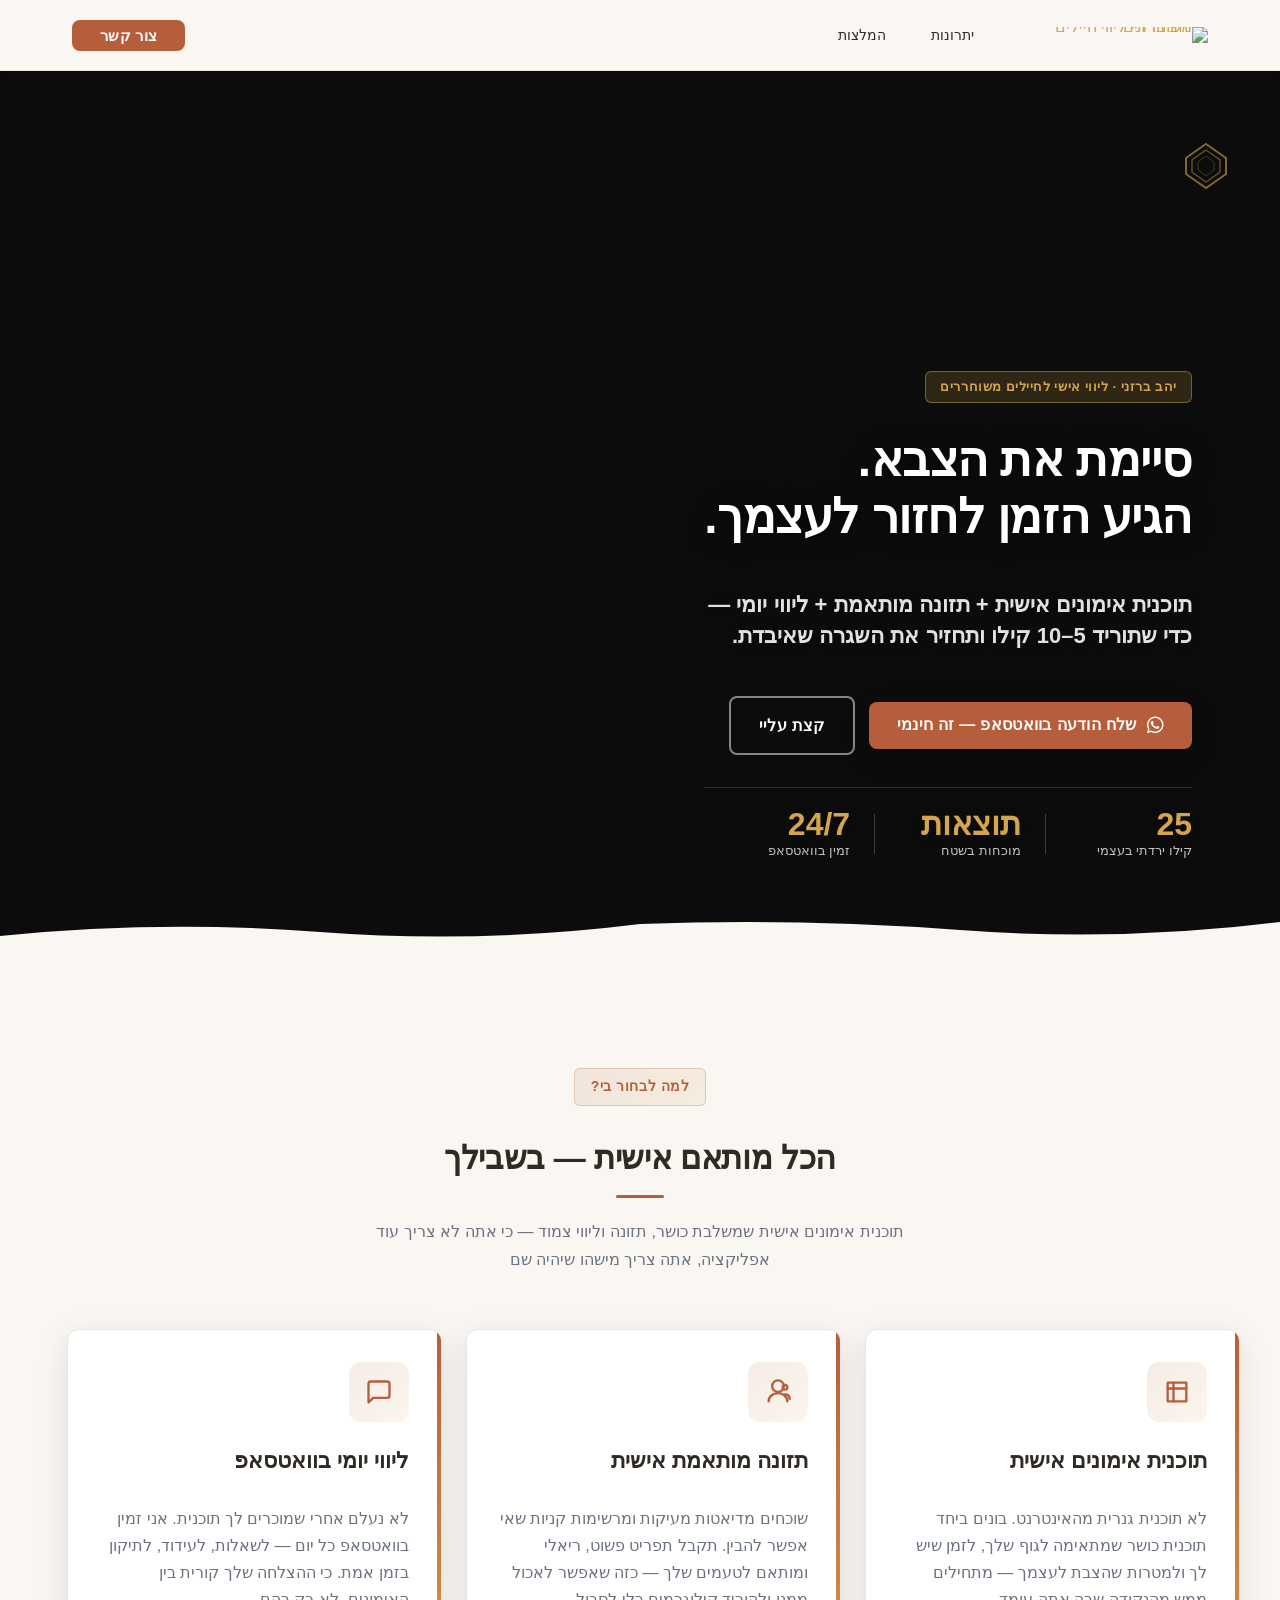
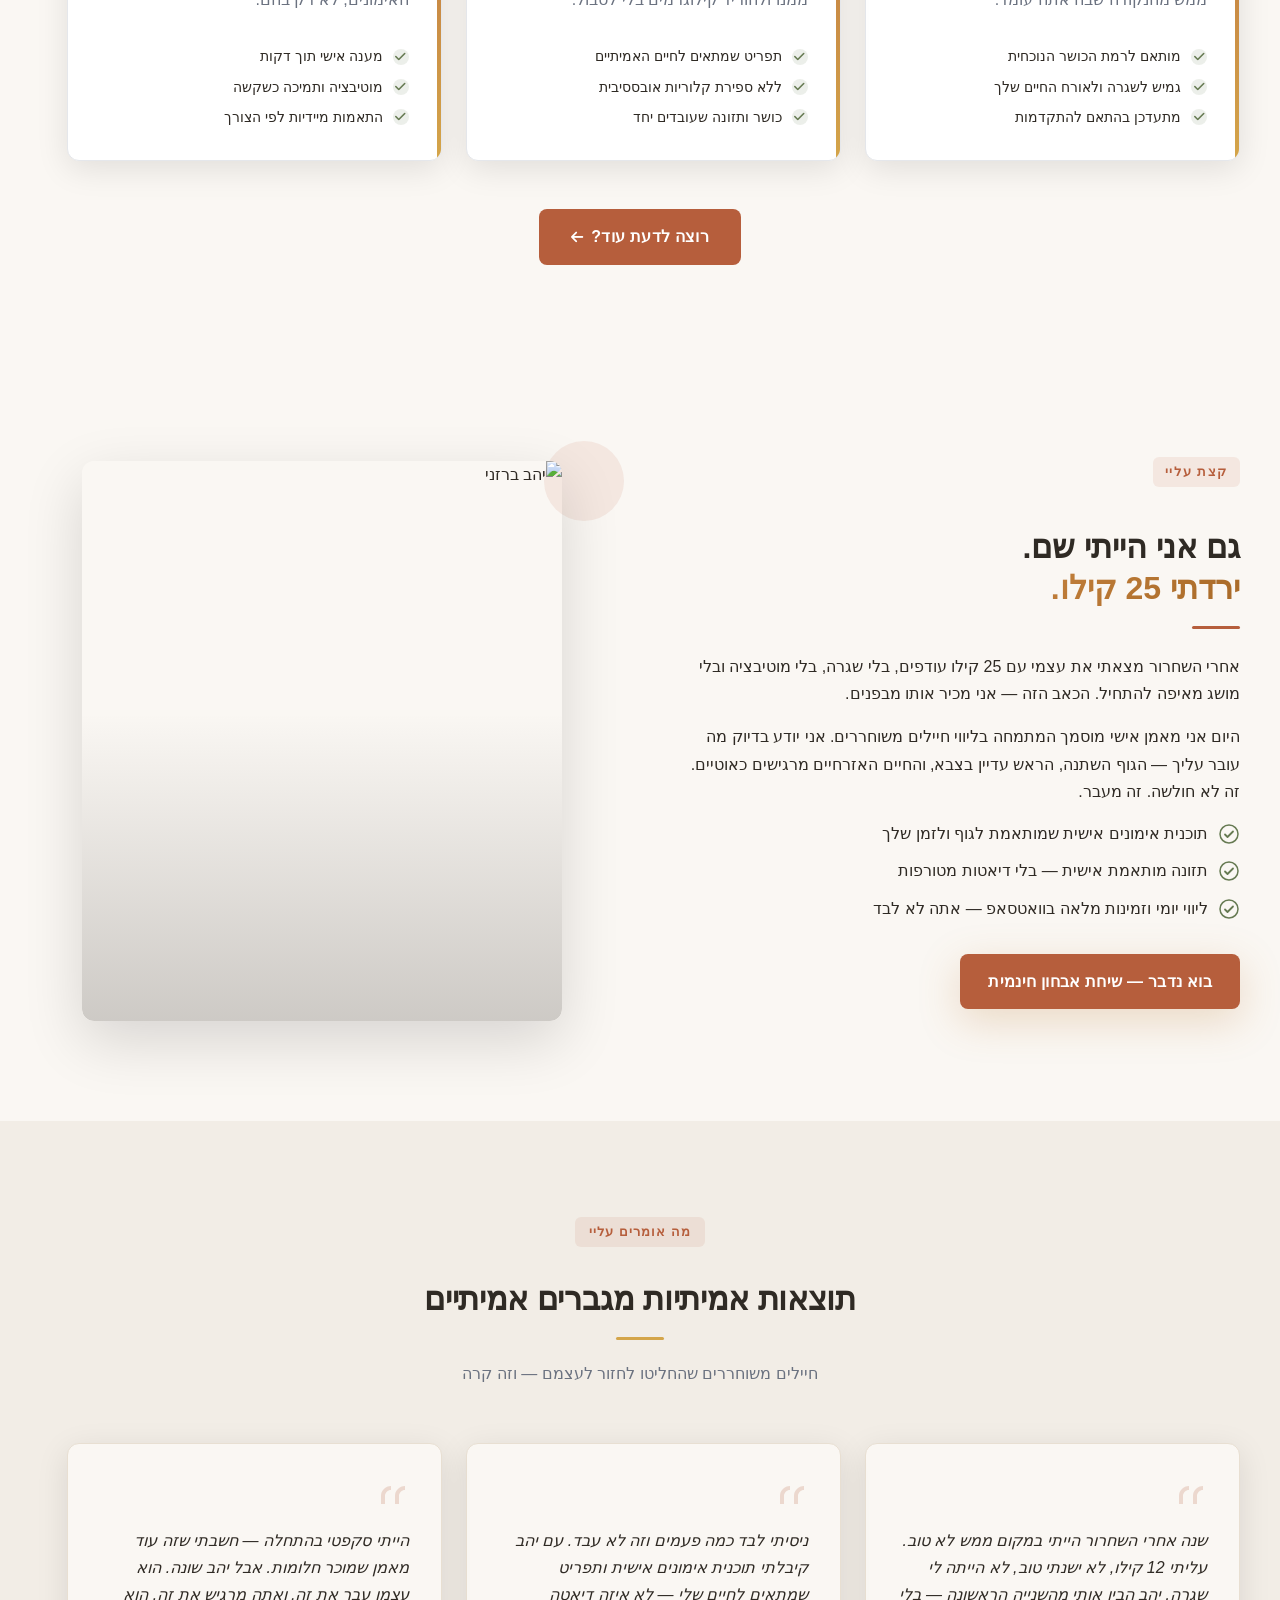
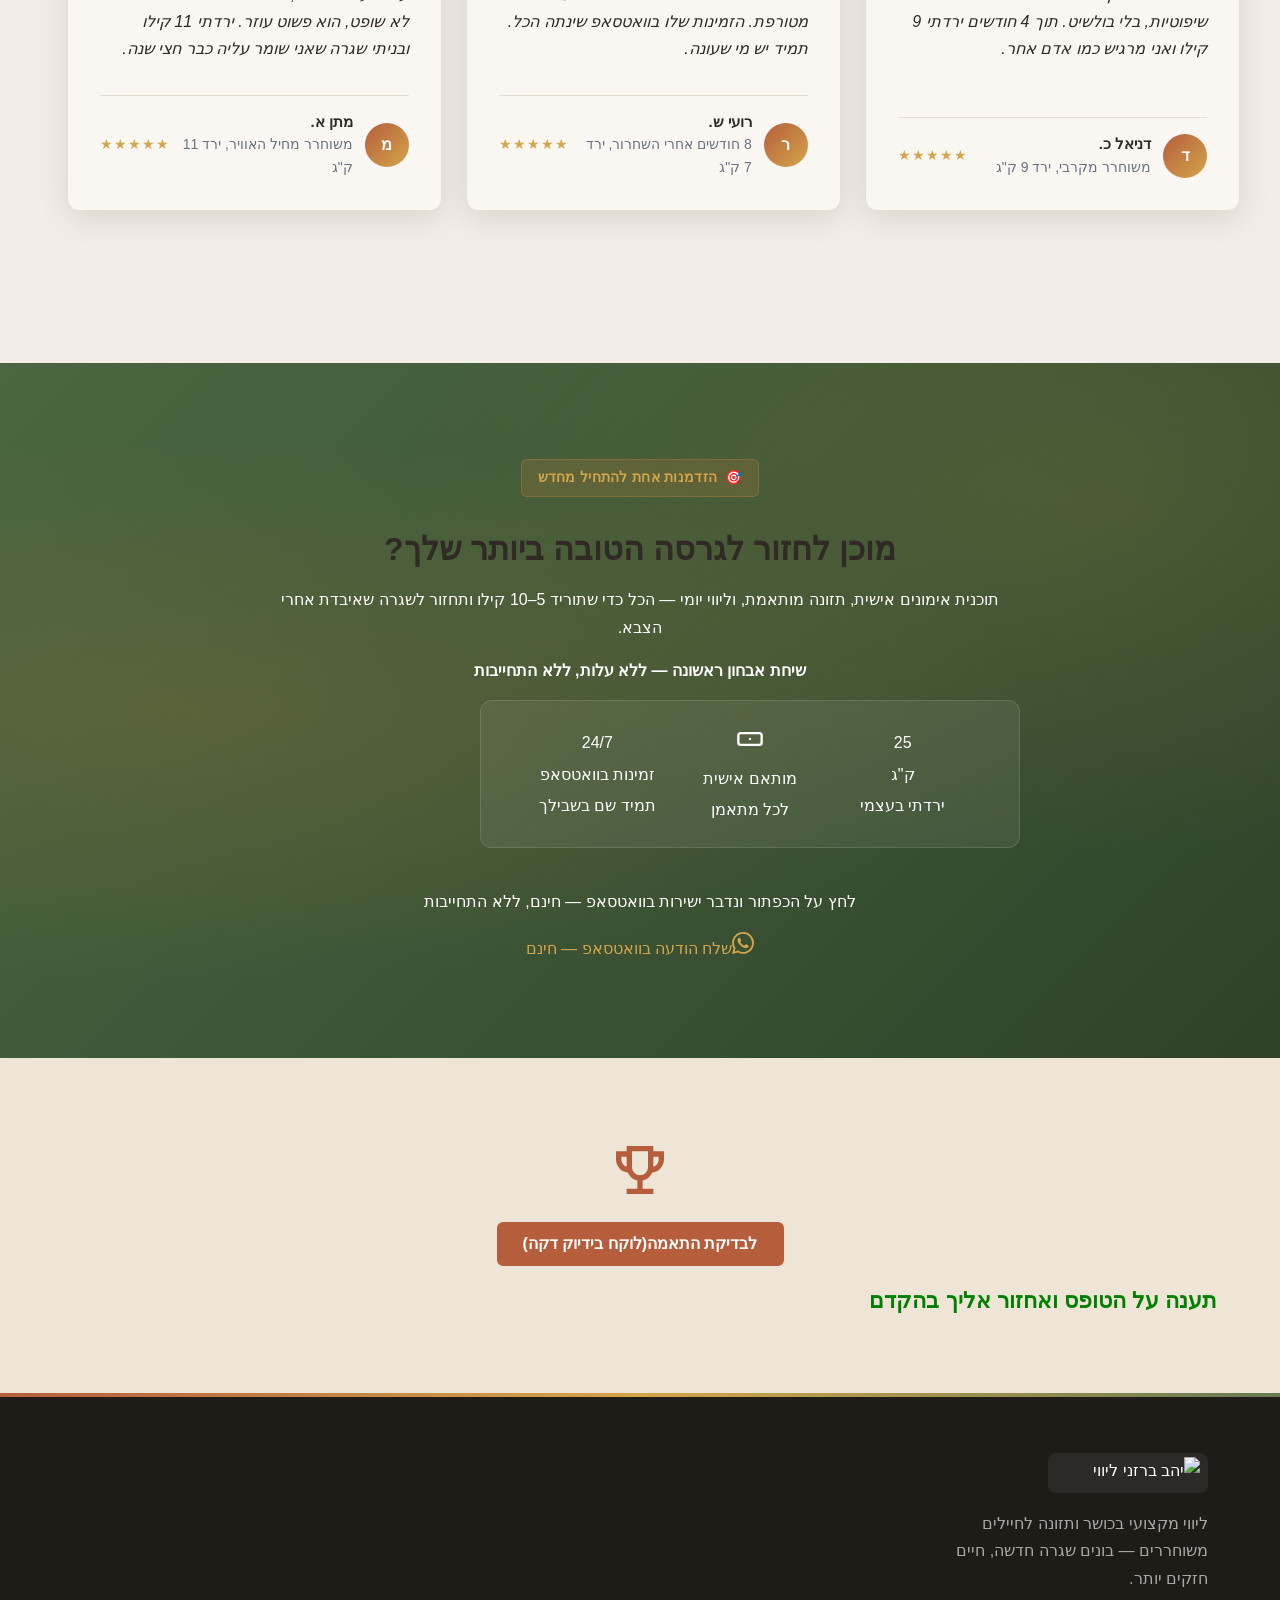
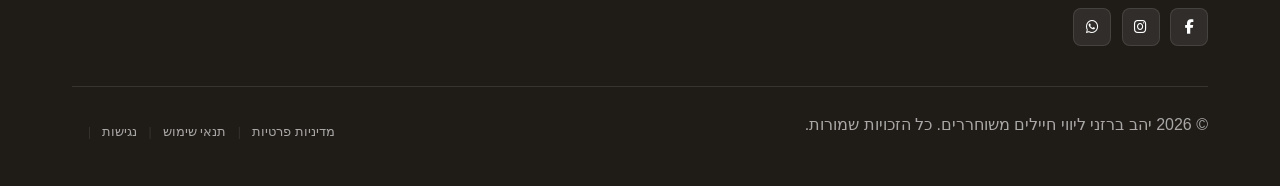
==== commit 60cdb8b4: "Background sync: Progressive GitHub Sync" ====
--- a/public/index.html
+++ b/public/index.html
@@ -1 +1 @@
-<!doctype html><html dir="rtl" lang="ar"><head><meta charset="UTF-8"><meta content="width=device-width,initial-scale=1" name="viewport"><meta content="index, follow" name="robots"><title>יהב ברזני | ליווי אישי לחיילים משוחררים — כושר ותזונה</title><meta content="מאמן אישי מוסמך המתמחה בליווי חיילים משוחררים. תוכנית אימונים אישית, תזונה מותאמת וליווי יומי בוואטסאפ. שיחת אבחון ראשונה — חינם, ללא התחייבות." name="description"><meta content="תוכנית אימונים אישית, תזונה מותאמת אישית, כושר ותזונה, תוכנית כושר לאחר שירות צבאי" name="keywords"><link href="/assets/favicon.ico" rel="icon" type="image/x-icon"><link href="/assets/favicon-16x16.png" rel="icon" type="image/png" sizes="16x16"><link href="/assets/favicon-32x32.png" rel="icon" type="image/png" sizes="32x32"><link href="/assets/favicon-48x48.png" rel="icon" type="image/png" sizes="48x48"><link href="/assets/favicon-192x192.png" rel="icon" type="image/png" sizes="192x192"><link href="/assets/favicon-512x512.png" rel="icon" type="image/png" sizes="512x512"><link href="/assets/apple-touch-icon.png" rel="apple-touch-icon"><script>!function(){"use strict";var t="0818c663-1ec2-4bfd-a412-de3591270f79",e="https://api.zappy5.com/api/analytics/track",a=18e5,n=2592e6,o=!0,i=!0,r=!0;var s=function(){var e="zappy_visitor_"+t,a=null;try{if(a=localStorage.getItem(e)){var o=JSON.parse(a),i=Date.now();if(i-o.created<n)return o.lastSeen=i,localStorage.setItem(e,JSON.stringify(o)),o.id}}catch(t){console.warn("Zappy Analytics: LocalStorage not available")}var r="zv_"+Date.now()+"_"+Math.random().toString(36).substr(2,9);try{localStorage.setItem(e,JSON.stringify({id:r,created:Date.now(),lastSeen:Date.now()}))}catch(t){}return r}(),c=function(){var e="zappy_session_"+t,n=null;try{if(n=sessionStorage.getItem(e)){var o=JSON.parse(n),i=Date.now();if(i-o.timestamp<a)return o.timestamp=i,sessionStorage.setItem(e,JSON.stringify(o)),o.id}}catch(t){console.warn("Zappy Analytics: SessionStorage not available")}var r="zs_"+Date.now()+"_"+Math.random().toString(36).substr(2,9);try{sessionStorage.setItem(e,JSON.stringify({id:r,timestamp:Date.now()}))}catch(t){}return r}();function l(a,n){n=n||{};var o={website_id:t,event_type:a,page_path:window.location.pathname,referrer:document.referrer||"direct",visitor_id:s,session_id:c,metadata:n};if(navigator.sendBeacon){var i=new Blob([JSON.stringify(o)],{type:"application/json"});navigator.sendBeacon(e,i)}else fetch(e,{method:"POST",headers:{"Content-Type":"application/json"},body:JSON.stringify(o),keepalive:!0}).catch(function(t){console.warn("Zappy Analytics: Failed to track event",t)})}o&&l("pageview",{title:document.title,url:window.location.href}),i&&document.addEventListener("click",function(t){var e=t.target;if("BUTTON"===e.tagName||e.closest("button")){var a="BUTTON"===e.tagName?e:e.closest("button");l("click",{element:"button",text:a.textContent.trim().substring(0,100),id:a.id||null,class:a.className||null})}else if("A"===e.tagName||e.closest("a")){var n="A"===e.tagName?e:e.closest("a");l("navigation",{element:"link",text:n.textContent.trim().substring(0,100),href:n.href,external:n.hostname!==window.location.hostname})}},!0),r&&document.addEventListener("submit",function(t){var e=t.target;l("form_submit",{form_id:e.id||null,form_name:e.name||null,form_action:e.action||null,form_method:e.method||"GET"})},!0);var d=Date.now();window.addEventListener("beforeunload",function(){l("page_unload",{time_on_page:Math.floor((Date.now()-d)/1e3),page_path:window.location.pathname})}),window.zappyAnalytics={track:l,getVisitorId:function(){return s},getSessionId:function(){return c}}}()</script><meta content="יהב ברזני | ליווי אישי לחיילים משוחררים" property="og:title"><meta content="סיימת את הצבא? תוכנית אימונים אישית + תזונה מותאמת + ליווי יומי — כדי שתוריד 5–10 קילו ותחזיר את השגרה. שיחת אבחון חינמית!" property="og:description"><meta content="summary_large_image" name="twitter:card"><meta content="יהב ברזני | ליווי אישי לחיילים משוחררים" name="twitter:title"><meta content="סיימת את הצבא? תוכנית אימונים אישית + תזונה מותאמת + ליווי יומי — כדי שתוריד 5–10 קילו ותחזיר את השגרה. שיחת אבחון חינמית!" name="twitter:description"><link href="/styles.css" rel="stylesheet"><link href="https://cdnjs.cloudflare.com/ajax/libs/font-awesome/6.4.0/css/all.min.css" rel="stylesheet" crossorigin="anonymous" integrity="sha512-iecdLmaskl7CVkqkXNQ/ZH/XLlvWZOJyj7Yy7tcenmpD1ypASozpmT/E0iPtmFIB46ZmdtAc9eNBvH0H/ZpiBw==" referrerpolicy="no-referrer"/><style id="zappy-dropdown-submenu-styles">#navMenu li:has(.sub-menu),.nav-menu li:has(.sub-menu),.navbar li:has(.sub-menu),nav li:has(.sub-menu){position:relative}#navMenu .sub-menu,.nav-menu .sub-menu,.navbar .sub-menu,nav .sub-menu{display:block!important;position:absolute!important;top:100%;left:0;min-width:220px;background:#fff;border-radius:8px;box-shadow:0 8px 25px rgba(0,0,0,.15);padding:8px 0;opacity:0;visibility:hidden;transform:translateY(10px);transition:all .3s ease;z-index:1000;list-style:none;pointer-events:none}#navMenu li:hover>.sub-menu,.nav-menu li:hover>.sub-menu,.navbar li:hover>.sub-menu,nav li:hover>.sub-menu{opacity:1!important;visibility:visible!important;transform:translateY(0)!important;pointer-events:auto!important}.sub-menu li{list-style:none;margin:0;padding:0}.sub-menu a{display:block!important;padding:10px 16px!important;color:var(--text-dark,#333)!important;font-weight:500;text-decoration:none;white-space:nowrap;transition:background-color .2s}.sub-menu .zappy-nav-child>a{padding-left:28px!important;font-size:.9em!important;opacity:.85!important}[dir=rtl] .sub-menu .zappy-nav-child>a,html[lang=ar] .sub-menu .zappy-nav-child>a,html[lang=he] .sub-menu .zappy-nav-child>a{padding-left:10px!important;padding-right:28px!important}.sub-menu .zappy-nav-parent>a{font-weight:600!important}.sub-menu a:hover{background-color:#f5f5f5}[dir=rtl] .nav-menu .sub-menu,[dir=rtl] .navbar .sub-menu,[dir=rtl] nav .sub-menu,html[lang=ar] .nav-menu .sub-menu,html[lang=ar] .navbar .sub-menu,html[lang=ar] nav .sub-menu,html[lang=he] .nav-menu .sub-menu,html[lang=he] .navbar .sub-menu,html[lang=he] nav .sub-menu{left:auto!important;right:0!important}.sub-menu:empty,.sub-menu:not(:has(li)):not(:has(> a)),.sub-menu:not(:has(li:not(.zappy-hidden-menu-item))):not(:has(> a)){display:none!important;opacity:0!important;visibility:hidden!important;pointer-events:none!important}li:has(.menu-group-title):hover>.sub-menu{opacity:1!important;visibility:visible!important;transform:translateY(0)!important;pointer-events:auto!important}#navMenu>li>.menu-group-title,.nav-menu>li>.menu-group-title{display:inline-block;padding:.5rem 1rem;cursor:default;user-select:none}@media (max-width:768px){#navMenu .sub-menu,.nav-menu .sub-menu,.navbar .sub-menu,nav .sub-menu{position:static!important;transform:none!important;box-shadow:none!important;background:0 0!important;max-height:0;overflow:hidden;opacity:0;visibility:hidden;transition:max-height .3s ease,opacity .3s ease;padding:0!important;border-radius:0!important}#navMenu .sub-menu.mobile-expanded,.nav-menu .sub-menu.mobile-expanded,.navbar .sub-menu.mobile-expanded{max-height:none!important;overflow-y:visible!important;opacity:1!important;visibility:visible!important;padding:8px 0 8px 16px!important}[dir=rtl] .sub-menu.mobile-expanded,html[lang=he] .sub-menu.mobile-expanded{padding:8px 16px 8px 0!important}#navMenu li:hover>.sub-menu,.nav-menu li:hover>.sub-menu,.navbar li:hover>.sub-menu,nav li:hover>.sub-menu{opacity:0;visibility:hidden;pointer-events:none}#navMenu li>.sub-menu.mobile-expanded,.nav-menu li>.sub-menu.mobile-expanded,.navbar li>.sub-menu.mobile-expanded,nav li>.sub-menu.mobile-expanded{opacity:1!important;visibility:visible!important;pointer-events:auto!important}#navMenu li:has(.sub-menu),.nav-menu li:has(.sub-menu),.navbar li:has(.sub-menu),nav li:has(.sub-menu){display:flex!important;flex-wrap:wrap!important;align-items:center!important;position:relative!important;min-height:44px!important}#navMenu li:has(.sub-menu)>a,.nav-menu li:has(.sub-menu)>a,.navbar li:has(.sub-menu)>a,nav li:has(.sub-menu)>a{flex:1!important;min-width:0!important}#navMenu li:has(.sub-menu)>.menu-group-title,.nav-menu li:has(.sub-menu)>.menu-group-title,.navbar li:has(.sub-menu)>.menu-group-title,nav li:has(.sub-menu)>.menu-group-title{flex:1!important;min-width:0!important;padding:0!important;line-height:inherit!important}#navMenu li:has(.sub-menu)>.sub-menu,.nav-menu li:has(.sub-menu)>.sub-menu,.navbar li:has(.sub-menu)>.sub-menu,nav li:has(.sub-menu)>.sub-menu{flex-basis:100%!important;width:100%!important}#navMenu li:has(.sub-menu)>a [class*=arrow],#navMenu li:has(.sub-menu)>a [class*=chevron],.nav-menu li:has(.sub-menu)>a .fa-angle-down,.nav-menu li:has(.sub-menu)>a .fa-chevron-down,.nav-menu li:has(.sub-menu)>a [class*=arrow],.nav-menu li:has(.sub-menu)>a [class*=chevron],nav li:has(.sub-menu)>a [class*=arrow],nav li:has(.sub-menu)>a [class*=chevron]{display:none!important;visibility:hidden!important}.mobile-submenu-toggle{display:flex!important;align-items:center!important;justify-content:center!important;width:44px!important;height:auto!important;background:0 0!important;border:none!important;cursor:pointer!important;color:var(--text-dark)!important;position:static!important;flex-shrink:0!important;align-self:stretch!important;z-index:2!important;padding:0!important;margin:0!important}.mobile-submenu-toggle::after{content:''!important;width:0!important;height:0!important;border-left:6px solid transparent!important;border-right:6px solid transparent!important;border-top:7px solid currentColor!important;transition:transform .3s ease!important}.mobile-submenu-toggle.expanded::after{transform:rotate(180deg)!important}.sub-menu a{padding:10px 0!important;display:block!important;color:var(--text-dark)!important;white-space:normal!important}.sub-menu .zappy-nav-child>a{padding-left:28px!important;font-size:.9em!important;opacity:.85!important}[dir=rtl] .sub-menu .zappy-nav-child>a,html[lang=ar] .sub-menu .zappy-nav-child>a,html[lang=he] .sub-menu .zappy-nav-child>a{padding-left:0!important;padding-right:28px!important}.sub-menu .zappy-nav-parent>a{font-weight:600!important}#navMenu.active,.nav-menu.active{max-width:100vw!important;overflow-x:hidden!important;box-sizing:border-box!important}.navbar .sub-menu li a,.zappy-products-dropdown .sub-menu a,nav.navbar .sub-menu li a{color:var(--text-dark)!important}}@media (min-width:769px){.mobile-submenu-toggle{display:none!important}}</style><style id="zappy-widget-visibility">#mic-access-tool-box,#mic-access-tool-general-button,#mic-init-access-tool #mic-access-tool-box,#mic-init-access-tool #mic-access-tool-general-button,#mic-init-access-tool .mic-access-tool-general-button,._access-icon,._access-menu,.mic-access-tool-box,.mic-access-tool-general-button,div[id*=mic-access-tool-box]{display:none!important;visibility:hidden!important;opacity:0!important;pointer-events:none!important}</style></head><body><nav class="navbar" dir="rtl"><button aria-label="Menu" class="mobile-toggle" id="mobileToggle"><svg viewBox="0 0 24 24" height="24" width="24" fill="none" class="hamburger-icon"><path d="M3 12h18M3 6h18M3 18h18" stroke="currentColor" stroke-width="2" stroke-linecap="round"></path></svg><svg viewBox="0 0 24 24" height="24" width="24" fill="none" class="close-icon" style="display:none"><path d="M18 6L6 18M6 6l12 12" stroke="currentColor" stroke-width="2" stroke-linecap="round"></path></svg></button><div class="nav-container"><div class="nav-right-group"><div class="nav-brand"><a href="/" class="logo-link"><img alt="יהב ברזני ליווי חיילים משוחררים" src="/assets/logo.webp" class="logo"></a></div><ul class="nav-menu" id="navMenu"><li><a href="#features">יתרונות</a></li><li><a href="#about">אודות</a></li><li><a href="#testimonials">המלצות</a></li></ul></div><div class="nav-cta-container"><a href="https://wa.me/972548871669" class="nav-cta-btn">צור קשר</a></div></div></nav><script>window.addEventListener("load",function(){const e=document.querySelector(".navbar, nav, header");if(!e)return void console.log("[Navbar] Navbar element not found");let t=document.getElementById("mobileToggle")||document.querySelector(".mobile-toggle")||document.querySelector(".hamburger")||document.querySelector(".hamburger-menu")||document.querySelector(".menu-toggle")||document.querySelector(".burger-menu")||document.querySelector('[aria-label="Menu"]')||document.querySelector('[aria-label="תפריט"]');const o=document.querySelector(".phone-header-btn"),n=window.getComputedStyle(e);let r=n.backgroundColor;if(console.log("[Navbar] Initial navbar background:",r),"transparent"===r||"rgba(0, 0, 0, 0)"===r||r.startsWith("rgba")&&r.includes(", 0)")){const e=n.backgroundImage;if(e&&"none"!==e)console.log("[Navbar] Navbar has background image/gradient, using dark text"),r="rgb(240, 240, 240)";else{const e=window.getComputedStyle(document.body).backgroundColor;console.log("[Navbar] Navbar transparent, using body background:",e),r=e}}const i=r.match(/\d+/g);if(i&&i.length>=3){const e=(.299*parseInt(i[0])+.587*parseInt(i[1])+.114*parseInt(i[2]))/255;console.log("[Navbar] Mobile button colors preserved from Claude CSS (luminance:",e.toFixed(2)+")");const n=document.createElement("style");n.id="zappy-mobile-nav-fix";document.documentElement.lang;document.documentElement.dir,n.textContent='\n        /* Hide mobile buttons on desktop, show only on mobile */\n        @media (min-width: 769px) {\n          .mobile-toggle,\n          .phone-header-btn {\n            display: none !important;\n          }\n        }\n        \n        /* Show and position mobile buttons correctly on mobile */\n        @media (max-width: 768px) {\n          .mobile-toggle,\n          .phone-header-btn {\n            position: absolute !important;\n            top: 50% !important;\n            transform: translateY(-50%) !important;\n            z-index: 1001 !important;\n            display: flex !important;\n            align-items: center !important;\n            justify-content: center !important;\n            width: 36px !important;\n            height: 36px !important;\n            border-radius: 50% !important;\n            border: none !important;\n            cursor: pointer !important;\n            padding: 6px !important;\n            background: none !important;\n            color: var(--nav-text, var(--text-dark)) !important;\n          }\n          \n          /* LTR positioning (default): hamburger LEFT, phone RIGHT */\n          html:not([dir="rtl"]):not([lang="he"]):not([lang="ar"]) .mobile-toggle,\n          html[dir="ltr"] .mobile-toggle {\n            left: 12px !important;\n            right: auto !important;\n          }\n          html:not([dir="rtl"]):not([lang="he"]):not([lang="ar"]) .phone-header-btn,\n          html[dir="ltr"] .phone-header-btn {\n            right: 12px !important;\n            left: auto !important;\n          }\n          \n          /* RTL positioning: hamburger RIGHT, phone LEFT */\n          html[dir="rtl"] .mobile-toggle,\n          html[lang="he"] .mobile-toggle,\n          html[lang="ar"] .mobile-toggle {\n            right: 12px !important;\n            left: auto !important;\n          }\n          html[dir="rtl"] .phone-header-btn,\n          html[lang="he"] .phone-header-btn,\n          html[lang="ar"] .phone-header-btn {\n            left: 12px !important;\n            right: auto !important;\n          }\n          \n          /* CRITICAL: Ensure nav-container has min-height on mobile */\n          /* All children are positioned absolutely/fixed on mobile, so height:auto collapses to 0 */\n          .nav-container {\n            min-height: 70px !important;\n            position: relative !important;\n          }\n          \n          /* Ensure SVG icons are properly sized and inherit color */\n          .mobile-toggle svg,\n          .phone-header-btn svg {\n            width: 24px !important;\n            height: 24px !important;\n            /* Don\'t force display - let JavaScript control hamburger/close toggle */\n          }\n          \n          /* Reset nav-cta-container on mobile - remove desktop box-shadow/padding */\n          /* that creates a visible ghost box when CTA button is hidden */\n          .nav-cta-container {\n            box-shadow: none !important;\n            padding: 0 !important;\n          }\n          \n          /* Hide nav-cta-container entirely on mobile when there\'s no lang-switcher */\n          /* (only the CTA button is inside, and it\'s hidden on mobile) */\n          .nav-cta-container:not(:has(.lang-switcher)) {\n            display: none !important;\n          }\n          \n          /* CRITICAL: Prevent hero image fade gradient from bleeding over headline text */\n          /* The .image-fade-gradient has bottom: -30px (extends below parent) */\n          /* On mobile stacked layout, this overlaps the h1 text below the image */\n          .hero-image-column {\n            overflow: hidden !important;\n          }\n          .image-fade-gradient {\n            bottom: 0 !important;\n          }\n          \n          /* Hide desktop language switcher on mobile - hamburger menu handles it */\n          /* High specificity to override stored CSS */\n          .lang-switcher,\n          .nav-cta-container .lang-switcher,\n          .nav-container .lang-switcher,\n          .navbar .lang-switcher,\n          .navbar .nav-cta-container .lang-switcher {\n            display: none !important;\n          }\n        }\n      ';const r=document.getElementById("zappy-mobile-nav-fix");r&&r.remove(),document.head.appendChild(n),console.log("[Navbar] Critical CSS injected for mobile nav positioning");const l=window.innerWidth<=768;if(t){const e=t.querySelector(".hamburger-icon"),o=t.querySelector(".close-icon");e&&(e.style.setProperty("width","24px","important"),e.style.setProperty("height","24px","important"),e.style.setProperty("display","block","important")),o&&(o.style.setProperty("width","24px","important"),o.style.setProperty("height","24px","important"),o.style.setProperty("display","none","important")),l?(t.style.setProperty("position","absolute","important"),t.style.setProperty("top","50%","important"),t.style.setProperty("transform","translateY(-50%)","important"),t.style.setProperty("z-index","1001","important"),t.style.removeProperty("left"),t.style.removeProperty("right"),console.log("[Navbar] Mobile toggle positioning applied (mobile viewport)")):(t.style.removeProperty("position"),t.style.removeProperty("top"),t.style.removeProperty("transform"),t.style.removeProperty("z-index"),t.style.removeProperty("left"),t.style.removeProperty("right"),console.log("[Navbar] Desktop viewport - cleared mobile toggle inline positioning"))}if(o){const e=o.querySelector("svg");e&&(e.style.width="24px",e.style.height="24px",e.setAttribute("width","24"),e.setAttribute("height","24")),l?(o.style.setProperty("position","absolute","important"),o.style.setProperty("top","50%","important"),o.style.setProperty("transform","translateY(-50%)","important"),o.style.setProperty("z-index","1001","important"),o.style.removeProperty("left"),o.style.removeProperty("right"),console.log("[Navbar] Phone button positioning applied (mobile viewport)")):(o.style.removeProperty("position"),o.style.removeProperty("top"),o.style.removeProperty("transform"),o.style.removeProperty("z-index"),o.style.removeProperty("left"),o.style.removeProperty("right"),console.log("[Navbar] Desktop viewport - cleared phone button inline positioning"))}}else console.log("[Navbar] Could not parse background color:",r);t=document.getElementById("mobileToggle")||document.querySelector(".mobile-toggle")||document.querySelector(".hamburger")||document.querySelector(".hamburger-menu")||document.querySelector(".menu-toggle")||document.querySelector(".burger-menu")||document.querySelector('[aria-label="Menu"]')||document.querySelector('[aria-label="תפריט"]');const l=document.getElementById("navMenu")||document.querySelector(".nav-menu")||document.querySelector(".nav-links")||document.querySelector("nav ul:not(.submenu)");if(!t||!l)return void console.log("[Navbar] Mobile toggle or menu not found:",{toggle:!!t,menu:!!l});l.id||(l.id="navMenu"),console.log("[Navbar] Initializing mobile menu...");const a=t.cloneNode(!0);t.parentNode.replaceChild(a,t),a.addEventListener("click",function(e){e.preventDefault(),e.stopPropagation();const t=this.querySelector(".hamburger-icon"),o=this.querySelector(".close-icon");l.classList.contains("active")?(l.classList.remove("active"),t&&t.style.setProperty("display","block","important"),o&&o.style.setProperty("display","none","important"),document.body.style.overflow="",console.log("[Navbar] Menu closed")):(l.classList.add("active"),t&&t.style.setProperty("display","none","important"),o&&o.style.setProperty("display","block","important"),document.body.style.overflow="hidden",console.log("[Navbar] Menu opened"))}),l.querySelectorAll("a").forEach(function(e){e.addEventListener("click",function(){if("#"===this.getAttribute("href"))return;const e=a.querySelector(".hamburger-icon"),t=a.querySelector(".close-icon");l.classList.remove("active"),e&&e.style.setProperty("display","block","important"),t&&t.style.setProperty("display","none","important"),document.body.style.overflow="",console.log("[Navbar] Menu closed (link clicked)")})});var s=l.querySelectorAll(".dropdown-toggle");s.forEach(function(e){e.addEventListener("click",function(e){e.preventDefault(),e.stopPropagation();var t=this.closest(".nav-dropdown");t&&(t.parentNode.querySelectorAll(".nav-dropdown.open").forEach(function(e){e!==t&&e.classList.remove("open")}),t.classList.toggle("open"),console.log("[Navbar] Dropdown toggled:",t.classList.contains("open")?"open":"closed"))})}),document.addEventListener("click",function(e){e.target.closest(".nav-dropdown")||document.querySelectorAll(".nav-dropdown.open").forEach(function(e){e.classList.remove("open")})}),console.log("[Navbar] Dropdown handlers initialized for "+s.length+" dropdowns"),o&&o.addEventListener("click",function(){const e=document.querySelectorAll('a[href^="tel:"]'),t=e.length>0?e[0].getAttribute("href").replace("tel:",""):"0548871669";window.location.href="tel:"+t,console.log("[Navbar] Phone button clicked")}),console.log("[Navbar] Mobile menu initialized successfully");const p=function(){const e=document.querySelector(".whatsapp-float");e&&(window.innerWidth>=769?(e.style.setProperty("display","none","important"),e.style.setProperty("visibility","hidden","important"),e.style.setProperty("opacity","0","important"),e.style.setProperty("pointer-events","none","important"),console.log("[WhatsApp] Button hidden on desktop")):(e.style.removeProperty("display"),e.style.removeProperty("visibility"),e.style.removeProperty("opacity"),e.style.removeProperty("pointer-events"),console.log("[WhatsApp] Button visible on mobile")))};let c;p(),window.addEventListener("resize",function(){clearTimeout(c),c=setTimeout(p,100)})})</script><main><section class="index-hero-section" id="hero" data-layout-spec="בית-hero" dir="rtl" data-hero-type="fullscreen-scrim" data-zappy-bg-color="" data-zappy-bg-image="assets/business-general-hero-upload-1777404931074.webp" data-zappy-bg-overlay-color="#000000" data-zappy-bg-overlay-opacity="23" data-zappy-bg-type="image" data-zappy-bg-video-type="" data-zappy-bg-video-url="" style="--zappy-bg-overlay:rgba(0, 0, 0, 0.55);--zappy-bg-image:url(&quot;assets/business-general-hero-upload-1777404931074.webp&quot;);background-image:linear-gradient(rgba(0, 0, 0, 0.55), rgba(0, 0, 0, 0.55)), url(&quot;assets/business-general-hero-upload-1777404931074.webp&quot;);background-size:cover;background-position:center center;background-repeat:no-repeat;position:relative;overflow:hidden"><div class="index-hero-bg" style="display:none" data-zappy-original-bg="hidden"><img alt="חייל משוחרר בכושר גופני מצוין לאחר תהליך שינוי אישי" src="/assets/site-index-hero-image-1-1777404597900-igrpmd.webp?v=1777404597900" data-element-id="img-1777404632488-ntzoqefqk" data-element-type="image" data-context="A determined Israeli young man in his mid-20s, post-military, standing confidently in a gym or outdoor training setting. He looks strong and motivated, wearing athletic clothes. The scene conveys transformation, discipline, and hope. Warm natural lighting, cinematic quality, realistic photography style." data-hero-background="true" data-hero-bg="true" data-placeholder="index-hero-image-1" height="700" width="1200"></div><div class="index-hero-scrim" aria-hidden="true" data-zappy-gradient-scrim="true" data-zappy-original-bg="hidden" data-zappy-scrim-orig-opacity="1" style="opacity:1;display:none"></div><div class="index-hero-brand-motif" aria-hidden="true"><svg viewBox="0 0 52 52" height="52" width="52" fill="none" xmlns="http://www.w3.org/2000/svg" aria-hidden="true" data-no-icon-edit="true"><path d="M26 4 L46 18 L46 34 L26 48 L6 34 L6 18 Z" fill="none" opacity="0.7" stroke="#D4A54A" stroke-width="2"></path><path d="M26 10 L40 20 L40 32 L26 42 L12 32 L12 20 Z" fill="none" opacity="0.5" stroke="#D4A54A" stroke-width="1.5"></path><path d="M26 16 L34 22 L34 30 L26 36 L18 30 L18 22 Z" fill="none" opacity="0.35" stroke="#D4A54A" stroke-width="1"></path></svg></div><div class="index-hero-container"><div class="index-hero-content"><div class="index-hero-label"><span>יהב ברזני · ליווי אישי לחיילים משוחררים</span></div><h1 class="index-hero-h1">סיימת את הצבא.<br>הגיע הזמן לחזור לעצמך.</h1><h3 class="index-hero-h3">תוכנית אימונים אישית + תזונה מותאמת + ליווי יומי —<br>כדי שתוריד 5–10 קילו ותחזיר את השגרה שאיבדת.</h3><div class="index-hero-ctas"><a href="https://wa.me/972548871669" class="btn-primary btn index-hero-btn-primary" data-element-id="btn-1777404632486-gz29250ap" data-element-type="button" data-native-element="true" rel="noopener noreferrer" style="border-color:var(--primary-color, var(--primary, #8B0000)) !important;color:rgb(255, 255, 255) !important;background-color:var(--primary-color, var(--primary, #8B0000)) !important;background-image:none !important" target="_blank"><i class="fab fa-whatsapp"></i>שלח הודעה בוואטסאפ — זה חינמי</a><a href="#about" class="index-hero-btn-secondary" data-element-id="btn-1777404632486-3b8781lom" data-element-type="button" data-native-element="true">קצת עליי</a></div><div class="index-hero-trust"><div class="index-hero-trust-item"><span class="index-hero-trust-num">25</span><span class="index-hero-trust-label">קילו ירדתי בעצמי</span></div><div class="index-hero-trust-divider" aria-hidden="true"></div><div class="index-hero-trust-item"><span class="index-hero-trust-num">תוצאות</span><span class="index-hero-trust-label">מוכחות בשטח</span></div><div class="index-hero-trust-divider" aria-hidden="true"></div><div class="index-hero-trust-item"><span class="index-hero-trust-num">24/7</span><span class="index-hero-trust-label">זמין בוואטסאפ</span></div></div></div></div><div class="index-hero-divider-wrapper"><svg viewBox="0 0 1200 72" xmlns="http://www.w3.org/2000/svg" aria-hidden="true" data-no-icon-edit="true" preserveAspectRatio="none"><path d="M0,72 L0,36 Q150,20 300,32 T600,24 Q750,18 900,30 T1200,22 L1200,72 Z" fill="#FAF7F3"></path></svg></div></section><section class="index-features-section" id="features" data-layout-spec="בית-features" dir="rtl"><div class="index-features-container"><div class="index-features-header"><p class="zappy-editable"><span class="index-features-label">למה לבחור בי?</span></p><h2 class="index-features-title">הכל מותאם אישית — בשבילך</h2><div class="index-features-underline" aria-hidden="true"></div><p class="index-features-subtitle">תוכנית אימונים אישית שמשלבת כושר, תזונה וליווי צמוד — כי אתה לא צריך עוד אפליקציה, אתה צריך מישהו שיהיה שם</p></div><div class="zappy-preserve-css-grid index-features-grid" style="--zappy-grid-cols:375.104px 375.115px 375.115px;grid-template-columns:375.104px 375.115px 375.115px;display:grid;align-items:stretch !important" id="zappy-auto-grid-1777403067475-rngyyp" data-original-gap="24px" data-original-item-width="375" data-zappy-auto-grid="true" data-zappy-explicit-columns="true"><article class="index-feature-card" data-grid-item-index="0"><div class="index-feature-icon-wrap"><svg viewBox="0 0 24 24" height="32" width="32" fill="none" xmlns="http://www.w3.org/2000/svg" aria-hidden="true" data-element-type="icon" data-icon-type="svg" stroke="currentColor" stroke-linecap="round" stroke-linejoin="round" stroke-width="2" class="index-feature-icon"><path d="M4 4h16v16H4z"></path><path d="M4 9h16"></path><path d="M9 4v16"></path></svg></div><div class="index-feature-content"><h3 class="index-feature-title">תוכנית אימונים אישית</h3><p class="index-feature-desc">לא תוכנית גנרית מהאינטרנט. בונים ביחד תוכנית כושר שמתאימה לגוף שלך, לזמן שיש לך ולמטרות שהצבת לעצמך — מתחילים ממש מהנקודה שבה אתה עומד.</p><ul class="index-feature-list"><li><i class="fa-solid fa-check" data-element-id="icon-1777403067444-z6r9mbrrt" data-element-type="icon" data-icon-type="fontawesome" aria-hidden="true" style="pointer-events:auto;cursor:pointer"></i><span>מותאם לרמת הכושר הנוכחית</span></li><li><i class="fa-solid fa-check" data-element-id="icon-1777403067444-7k7frc2px" data-element-type="icon" data-icon-type="fontawesome" aria-hidden="true" style="pointer-events:auto;cursor:pointer"></i><span>גמיש לשגרה ולאורח החיים שלך</span></li><li><i class="fa-solid fa-check" data-element-id="icon-1777403067444-fmhfoqjuo" data-element-type="icon" data-icon-type="fontawesome" aria-hidden="true" style="pointer-events:auto;cursor:pointer"></i><span>מתעדכן בהתאם להתקדמות</span></li></ul></div></article><article class="index-feature-card" data-grid-item-index="1"><div class="index-feature-icon-wrap"><svg viewBox="0 0 24 24" height="32" width="32" fill="none" xmlns="http://www.w3.org/2000/svg" aria-hidden="true" data-element-type="icon" data-icon-type="svg" stroke="currentColor" stroke-linecap="round" stroke-linejoin="round" stroke-width="2" class="index-feature-icon"><path d="M12 2a5 5 0 0 1 0 10A5 5 0 0 1 12 2z"></path><path d="M4 20c0-4 3.6-7 8-7s8 3 8 7"></path><circle cx="18" cy="8" r="2"></circle><path d="M18 14c2.5 0 4 1.5 4 4"></path></svg></div><div class="index-feature-content"><h3 class="index-feature-title">תזונה מותאמת אישית</h3><p class="index-feature-desc">שוכחים מדיאטות מעיקות ומרשימות קניות שאי אפשר להבין. תקבל תפריט פשוט, ריאלי ומותאם לטעמים שלך — כזה שאפשר לאכול ממנו ולהוריד קילוגרמים בלי לסבול.</p><ul class="index-feature-list"><li><i class="fa-solid fa-check" data-element-id="icon-1777403067444-e9czcpqtm" data-element-type="icon" data-icon-type="fontawesome" aria-hidden="true" style="pointer-events:auto;cursor:pointer"></i><span>תפריט שמתאים לחיים האמיתיים</span></li><li><i class="fa-solid fa-check" data-element-id="icon-1777403067444-9116ngxfr" data-element-type="icon" data-icon-type="fontawesome" aria-hidden="true" style="pointer-events:auto;cursor:pointer"></i><span>ללא ספירת קלוריות אובססיבית</span></li><li><i class="fa-solid fa-check" data-element-id="icon-1777403067444-1zqrburla" data-element-type="icon" data-icon-type="fontawesome" aria-hidden="true" style="pointer-events:auto;cursor:pointer"></i><span>כושר ותזונה שעובדים יחד</span></li></ul></div></article><article class="index-feature-card" data-grid-item-index="2"><div class="index-feature-icon-wrap"><svg viewBox="0 0 24 24" height="32" width="32" fill="none" xmlns="http://www.w3.org/2000/svg" aria-hidden="true" data-element-type="icon" data-icon-type="svg" stroke="currentColor" stroke-linecap="round" stroke-linejoin="round" stroke-width="2" class="index-feature-icon"><path d="M21 15a2 2 0 0 1-2 2H7l-4 4V5a2 2 0 0 1 2-2h14a2 2 0 0 1 2 2z"></path></svg></div><div class="index-feature-content"><h3 class="index-feature-title">ליווי יומי בוואטסאפ</h3><p class="index-feature-desc">לא נעלם אחרי שמוכרים לך תוכנית. אני זמין בוואטסאפ כל יום — לשאלות, לעידוד, לתיקון בזמן אמת. כי ההצלחה שלך קורית בין האימונים, לא רק בהם.</p><ul class="index-feature-list"><li><i class="fa-solid fa-check" data-element-id="icon-1777403067444-kmdnt5t27" data-element-type="icon" data-icon-type="fontawesome" aria-hidden="true" style="pointer-events:auto;cursor:pointer"></i><span>מענה אישי תוך דקות</span></li><li><i class="fa-solid fa-check" data-element-id="icon-1777403067444-6fo8b9zzl" data-element-type="icon" data-icon-type="fontawesome" aria-hidden="true" style="pointer-events:auto;cursor:pointer"></i><span>מוטיבציה ותמיכה כשקשה</span></li><li><i class="fa-solid fa-check" data-element-id="icon-1777403067444-febtilj67" data-element-type="icon" data-icon-type="fontawesome" aria-hidden="true" style="pointer-events:auto;cursor:pointer"></i><span>התאמות מיידיות לפי הצורך</span></li></ul></div></article></div><div class="index-features-cta-row"><a href="#contact" class="btn-primary index-features-cta" data-element-id="btn-1777403067439-gwc0ocbox" data-element-type="button" data-native-element="true"><span>רוצה לדעת עוד?</span><i class="fa-solid fa-arrow-left" aria-hidden="true"></i></a></div></div></section><section class="index-about-section" id="about" data-layout-spec="בית-about" dir="rtl"><div class="index-about-container"><div class="index-about-content"><p><span class="index-about-label">קצת עליי</span></p><h2 class="index-about-heading">גם אני הייתי שם.<br><span class="index-about-heading-accent">ירדתי 25 קילו.</span></h2><div class="index-about-underline" aria-hidden="true"></div><p class="index-about-intro">אחרי השחרור מצאתי את עצמי עם 25 קילו עודפים, בלי שגרה, בלי מוטיבציה ובלי מושג מאיפה להתחיל. הכאב הזה — אני מכיר אותו מבפנים.</p><p>היום אני מאמן אישי מוסמך המתמחה בליווי חיילים משוחררים. אני יודע בדיוק מה עובר עליך — הגוף השתנה, הראש עדיין בצבא, והחיים האזרחיים מרגישים כאוטיים. זה לא חולשה. זה מעבר.</p><ul class="index-about-values"><li data-grid-item-index="0"><span class="index-about-value-icon" aria-hidden="true"><svg viewBox="0 0 20 20" height="20" width="20" fill="none" xmlns="http://www.w3.org/2000/svg" data-element-type="icon" data-icon-type="svg"><circle cx="10" cy="10" r="9" stroke="currentColor" stroke-width="1.5"></circle><path d="M6 10.5l2.5 2.5 5.5-5.5" stroke="currentColor" stroke-width="1.8" stroke-linecap="round" stroke-linejoin="round"></path></svg></span><span>תוכנית אימונים אישית שמותאמת לגוף ולזמן שלך</span></li><li data-grid-item-index="1"><span class="index-about-value-icon" aria-hidden="true"><svg viewBox="0 0 20 20" height="20" width="20" fill="none" xmlns="http://www.w3.org/2000/svg" data-element-type="icon" data-icon-type="svg"><circle cx="10" cy="10" r="9" stroke="currentColor" stroke-width="1.5"></circle><path d="M6 10.5l2.5 2.5 5.5-5.5" stroke="currentColor" stroke-width="1.8" stroke-linecap="round" stroke-linejoin="round"></path></svg></span><span>תזונה מותאמת אישית — בלי דיאטות מטורפות</span></li><li data-grid-item-index="2"><span class="index-about-value-icon" aria-hidden="true"><svg viewBox="0 0 20 20" height="20" width="20" fill="none" xmlns="http://www.w3.org/2000/svg" data-element-type="icon" data-icon-type="svg"><circle cx="10" cy="10" r="9" stroke="currentColor" stroke-width="1.5"></circle><path d="M6 10.5l2.5 2.5 5.5-5.5" stroke="currentColor" stroke-width="1.8" stroke-linecap="round" stroke-linejoin="round"></path></svg></span><span>ליווי יומי וזמינות מלאה בוואטסאפ — אתה לא לבד</span></li></ul><p><a href="#contact" class="index-about-cta">בוא נדבר — שיחת אבחון חינמית</a></p></div><div class="index-about-image-wrapper"><div class="index-about-image-frame"><img alt="יהב ברזני" src="/assets/image-1777403874880-phcfns.webp?v=1777403877304" data-element-id="img-1777404237966-s46odj36z" data-element-type="image" style="display:block;width:100%;height:560px;object-fit:cover;border-radius:8px;object-position:51% 53%"></div><div class="index-about-deco-dot" aria-hidden="true"></div></div></div></section><section class="index-testimonials-section" id="testimonials" data-layout-spec="בית-testimonials" dir="rtl"><div class="index-testimonials-container"><div class="index-testimonials-header"><p class="zappy-editable"><span class="index-testimonials-label">מה אומרים עליי</span></p><h2 class="index-testimonials-title">תוצאות אמיתיות מגברים אמיתיים</h2><div class="index-testimonials-underline" aria-hidden="true"></div><p class="index-testimonials-subtitle">חיילים משוחררים שהחליטו לחזור לעצמם — וזה קרה</p></div><div class="zappy-preserve-css-grid index-testimonials-grid" style="--zappy-grid-cols:375.104px 375.115px 375.115px;grid-template-columns:375.104px 375.115px 375.115px;display:grid;align-items:stretch !important" id="zappy-auto-grid-1777407589565-7k60iu" data-original-gap="24px" data-original-item-width="375" data-zappy-auto-grid="true" data-zappy-explicit-columns="true"><article class="index-testimonials-card" data-grid-item-index="0"><div class="index-testimonials-quote-icon" aria-hidden="true"><svg viewBox="0 0 32 32" height="32" width="32" fill="none" xmlns="http://www.w3.org/2000/svg" aria-hidden="true" data-no-icon-edit="true"><path d="M4 20C4 14.477 8.477 10 14 10V14C10.686 14 8 16.686 8 20V28H4V20ZM18 20C18 14.477 22.477 10 28 10V14C24.686 14 22 16.686 22 20V28H18V20Z" fill="currentColor" opacity="0.2"></path></svg></div><blockquote class="index-testimonials-quote"><p>שנה אחרי השחרור הייתי במקום ממש לא טוב. עליתי 12 קילו, לא ישנתי טוב, לא הייתה לי שגרה. יהב הבין אותי מהשנייה הראשונה — בלי שיפוטיות, בלי בולשיט. תוך 4 חודשים ירדתי 9 קילו ואני מרגיש כמו אדם אחר.</p></blockquote><footer class="index-testimonials-author"><div class="index-testimonials-avatar"><span>ד</span></div><div class="index-testimonials-author-info"><strong>דניאל כ.</strong><small>משוחרר מקרבי, ירד 9 ק"ג</small></div><div class="index-testimonials-stars" aria-label="דירוג 5 כוכבים"><span aria-hidden="true">★★★★★</span></div></footer></article><article class="index-testimonials-card" data-grid-item-index="1"><div class="index-testimonials-quote-icon" aria-hidden="true"><svg viewBox="0 0 32 32" height="32" width="32" fill="none" xmlns="http://www.w3.org/2000/svg" aria-hidden="true" data-no-icon-edit="true"><path d="M4 20C4 14.477 8.477 10 14 10V14C10.686 14 8 16.686 8 20V28H4V20ZM18 20C18 14.477 22.477 10 28 10V14C24.686 14 22 16.686 22 20V28H18V20Z" fill="currentColor" opacity="0.2"></path></svg></div><blockquote class="index-testimonials-quote"><p>ניסיתי לבד כמה פעמים וזה לא עבד. עם יהב קיבלתי תוכנית אימונים אישית ותפריט שמתאים לחיים שלי — לא איזה דיאטה מטורפת. הזמינות שלו בוואטסאפ שינתה הכל. תמיד יש מי שעונה.</p></blockquote><footer class="index-testimonials-author"><div class="index-testimonials-avatar"><span>ר</span></div><div class="index-testimonials-author-info"><strong>רועי ש.</strong><small>8 חודשים אחרי השחרור, ירד 7 ק"ג</small></div><div class="index-testimonials-stars" aria-label="דירוג 5 כוכבים"><span aria-hidden="true">★★★★★</span></div></footer></article><article class="index-testimonials-card" data-grid-item-index="2"><div class="index-testimonials-quote-icon" aria-hidden="true"><svg viewBox="0 0 32 32" height="32" width="32" fill="none" xmlns="http://www.w3.org/2000/svg" aria-hidden="true" data-no-icon-edit="true"><path d="M4 20C4 14.477 8.477 10 14 10V14C10.686 14 8 16.686 8 20V28H4V20ZM18 20C18 14.477 22.477 10 28 10V14C24.686 14 22 16.686 22 20V28H18V20Z" fill="currentColor" opacity="0.2"></path></svg></div><blockquote class="index-testimonials-quote"><p>הייתי סקפטי בהתחלה — חשבתי שזה עוד מאמן שמוכר חלומות. אבל יהב שונה. הוא עצמו עבר את זה, ואתה מרגיש את זה. הוא לא שופט, הוא פשוט עוזר. ירדתי 11 קילו ובניתי שגרה שאני שומר עליה כבר חצי שנה.</p></blockquote><footer class="index-testimonials-author"><div class="index-testimonials-avatar"><span>מ</span></div><div class="index-testimonials-author-info"><strong>מתן א.</strong><small>משוחרר מחיל האוויר, ירד 11 ק"ג</small></div><div class="index-testimonials-stars" aria-label="דירוג 5 כוכבים"><span aria-hidden="true">★★★★★</span></div></footer></article></div></div></section><section class="index-cta-section" id="cta" data-layout-spec="בית-cta" dir="rtl" data-zappy-section="true"><div class="index-cta-container"><div class="index-cta-info"><div class="index-cta-badge"><span class="badge-icon">🎯</span><span>הזדמנות אחת להתחיל מחדש</span></div><h2 class="index-cta-heading">מוכן לחזור לגרסה הטובה ביותר שלך?</h2><div class="index-cta-underline" aria-hidden="true"></div><p class="index-cta-desc">תוכנית אימונים אישית, תזונה מותאמת, וליווי יומי — הכל כדי שתוריד 5–10 קילו ותחזור לשגרה שאיבדת אחרי הצבא.</p><p class="index-cta-free-note"><strong>שיחת אבחון ראשונה — ללא עלות, ללא התחייבות</strong></p><div class="index-cta-stats"><div class="index-cta-stat"><span class="stat-number">25</span><span class="stat-label">ק"ג</span><span class="stat-sub">ירדתי בעצמי</span></div><div class="index-cta-stat"><span class="stat-number"><svg viewBox="0 0 24 24" height="28" width="28" fill="none" xmlns="http://www.w3.org/2000/svg" aria-hidden="true" data-element-type="icon" data-icon-type="svg" stroke="currentColor" stroke-linecap="round" stroke-linejoin="round" stroke-width="2"><path d="M20 7H4a2 2 0 0 0-2 2v6a2 2 0 0 0 2 2h16a2 2 0 0 0 2-2V9a2 2 0 0 0-2-2z"></path><path d="M12 12h.01"></path></svg></span><span class="stat-label">מותאם אישית</span><span class="stat-sub">לכל מתאמן</span></div><div class="index-cta-stat"><span class="stat-number">24/7</span><span class="stat-label">זמינות בוואטסאפ</span><span class="stat-sub">תמיד שם בשבילך</span></div></div></div><div class="index-cta-form-wrap"><div class="index-cta-form-header"><p class="form-header-label">לחץ על הכפתור ונדבר ישירות בוואטסאפ — חינם, ללא התחייבות</p></div><a href="https://wa.me/972548871669" class="index-cta-whatsapp" target="_blank" rel="noopener" style="margin-top:12px"><svg viewBox="0 0 24 24" height="22" width="22" fill="currentColor" xmlns="http://www.w3.org/2000/svg" aria-hidden="true" data-element-type="icon" data-icon-type="svg"><path d="M17.472 14.382c-.297-.149-1.758-.867-2.03-.967-.273-.099-.471-.148-.67.15-.197.297-.767.966-.94 1.164-.173.199-.347.223-.644.075-.297-.15-1.255-.463-2.39-1.475-.883-.788-1.48-1.761-1.653-2.059-.173-.297-.018-.458.13-.606.134-.133.298-.347.446-.52.149-.174.198-.298.298-.497.099-.198.05-.371-.025-.52-.075-.149-.669-1.612-.916-2.207-.242-.579-.487-.5-.669-.51-.173-.008-.371-.01-.57-.01-.198 0-.52.074-.792.372-.272.297-1.04 1.016-1.04 2.479 0 1.462 1.065 2.875 1.213 3.074.149.198 2.096 3.2 5.077 4.487.709.306 1.262.489 1.694.625.712.227 1.36.195 1.871.118.571-.085 1.758-.719 2.006-1.413.248-.694.248-1.289.173-1.413-.074-.124-.272-.198-.57-.347m-5.421 7.403h-.004a9.87 9.87 0 0 1-5.031-1.378l-.361-.214-3.741.982.998-3.648-.235-.374a9.86 9.86 0 0 1-1.51-5.26c.001-5.45 4.436-9.884 9.888-9.884 2.64 0 5.122 1.03 6.988 2.898a9.825 9.825 0 0 1 2.893 6.994c-.003 5.45-4.437 9.884-9.885 9.884m8.413-18.297A11.815 11.815 0 0 0 12.05 0C5.495 0 .16 5.335.157 11.892c0 2.096.547 4.142 1.588 5.945L.057 24l6.305-1.654a11.882 11.882 0 0 0 5.683 1.448h.005c6.554 0 11.89-5.335 11.893-11.893a11.821 11.821 0 0 0-3.48-8.413Z"></path></svg>שלח הודעה בוואטסאפ — חינם</a></div></div></section><section class="layout-section" id="layout-1777454344959" style="width:100%;padding:60px 0px;direction:rtl" data-component-id="empty-section" data-zappy-component="true"><div class="container" style="max-width:1200px;margin:0 auto;padding:0 1.5rem"><div class="zappy-inserted-element" style="max-width:283px;margin:20px auto;text-align:center;display:flex !important;justify-content:center !important;width:100% !important" id="zappy-element-1777454460119-k35xyin3p" data-element-id="zappy-element-1777454460119-k35xyin3p" data-element-type="icon" data-zappy-newly-inserted="true"><svg viewBox="0 0 24 24" height="64" width="64" xmlns="http://www.w3.org/2000/svg" aria-hidden="true" data-element-type="icon" data-icon-type="iconify" class="iconify iconify--material-symbols" data-element-id="zappy-element-1777454460119-k35xyin3p" data-icon="material-symbols:trophy-outline-sharp" data-iconify="material-symbols:trophy-outline-sharp" data-size-adjusted="true" id="zappy-element-1777454460119-k35xyin3p" role="img" style="display:inline-block;vertical-align:-0.125em;color:rgb(182, 94, 60);width:64px !important;height:64px !important"><path d="M7 21v-2h4v-3.1q-1.225-.275-2.187-1.037T7.4 12.95q-1.875-.225-3.137-1.637T3 8V5h4V3h10v2h4v3q0 1.9-1.263 3.313T16.6 12.95q-.45 1.15-1.412 1.913T13 15.9V19h4v2zm0-10.2V7H5v1q0 .95.55 1.713T7 10.8m7.125 2.325Q15 12.25 15 11V5H9v6q0 1.25.875 2.125T12 14t2.125-.875M17 10.8q.9-.325 1.45-1.088T19 8V7h-2zm-5-1.3" fill="currentColor"></path></svg></div><div class="zappy-inserted-element" style="margin:20px auto;text-align:center;display:flex;justify-content:center;align-items:flex-start;max-width:1152px !important;width:100% !important;align-self:start !important;height:auto !important" id="zappy-element-1777454366233-76mdszlw3" data-element-id="zappy-element-1777454366233-76mdszlw3" data-element-type="button"><a href="https://forms.gle/RvM3SVoSksyzRu5Y8" class="btn-primary btn" data-element-id="btn-1777454380212-v595m7u0a" data-element-type="button" rel="noopener noreferrer" style="text-decoration:none;padding:12px 24px;border-radius:6px;display:inline-block;border-color:var(--primary-color, var(--primary, #8B0000)) !important;border-style:solid;border-width:2px;border-image:initial;color:var(--light-text, #ffffff) !important;width:auto !important;flex:0 0 auto !important;outline:none;background-color:var(--primary-color, var(--primary, #8B0000)) !important;background-image:none !important" target="_blank" data-text-color="light" id="btn-1777454380212-v595m7u0a">לבדיקת התאמה(לוקח בידיוק דקה)</a></div><h3><b><font color="#008000">תענה על הטופס ואחזור אליך בהקדם</font></b></h3></div></section><script>!function(){var e=document.getElementById("contactForm");e&&e.addEventListener("submit",function(t){t.preventDefault();var n=!0;e.querySelectorAll(".contact-dark-error").forEach(function(e){e.textContent=""}),e.querySelectorAll(".contact-dark-input").forEach(function(e){e.style.borderColor=""});var o=document.getElementById("fullName");if(!o||!o.value.trim()){var r=document.getElementById("fullNameError");r&&(r.textContent="נא להזין שם מלא"),o&&(o.style.borderColor="#e53e3e"),n=!1}var l=document.getElementById("phone");if(!l||l.value.trim().replace(/\D/g,"").length<9){var a=document.getElementById("phoneError");a&&(a.textContent="נא להזין מספר טלפון תקין"),l&&(l.style.borderColor="#e53e3e"),n=!1}var d=document.getElementById("goal");if(!d||!d.value){var m=document.getElementById("goalError");m&&(m.textContent="נא לבחור מטרת אימון"),d&&(d.style.borderColor="#e53e3e"),n=!1}if(n){var u=document.getElementById("message"),c=d.options[d.selectedIndex].text,i="שלום יהב! אני מעוניין לשמוע עוד.\nשם: "+o.value.trim()+"\nטלפון: "+l.value.trim()+"\nמטרת האימון: "+c+(u&&u.value.trim()?"\nהודעה: "+u.value.trim():""),v=e.querySelector(".contact-dark-submit");v&&(v.disabled=!0);var s=document.getElementById("successMsg");s&&s.removeAttribute("hidden"),setTimeout(function(){window.open("https://wa.me/972548871669?text="+encodeURIComponent(i),"_blank")},600)}})}()</script></main><footer class="site-footer"><div class="footer-container"><div class="footer-top"><div class="footer-brand footer-col"><div class="footer-logo-wrap"><img alt="יהב ברזני ליווי חיילים משוחררים" src="/assets/logo.webp" data-element-id="img-1777403185917-2ippze7jw" data-element-type="image" class="logo" data-zappy-footer-image="true"></div><p class="footer-tagline">ליווי מקצועי בכושר ותזונה לחיילים משוחררים — בונים שגרה חדשה, חיים חזקים יותר.</p><div class="footer-social"><a href="https://facebook.com/יהב ברזני" aria-label="Facebook"><i class="fab fa-facebook-f"></i></a><a href="https://instagram.com/yahav.barazani" aria-label="Instagram"><i class="fab fa-instagram" data-element-id="icon-1777403185915-pdyvk9oij" data-element-type="icon" data-icon-type="fontawesome"></i></a><a href="https://wa.me/972548871669" aria-label="WhatsApp"><i class="fab fa-whatsapp" data-element-id="icon-1777403185915-t1hh57mrp" data-element-type="icon" data-icon-type="fontawesome"></i></a></div></div></div><div class="footer-divider"></div><div class="footer-bottom"><p class="footer-copyright">© 2026 יהב ברזני ליווי חיילים משוחררים. כל הזכויות שמורות.</p><div class="footer-legal"><a href="/privacy">מדיניות פרטיות</a><span class="legal-sep">|</span><a href="/terms">תנאי שימוש</a><span class="legal-sep">|</span><a href="/accessibility">נגישות</a><span class="legal-sep">|</span><a href="https://zappy5.com" class="zappy-attribution" target="_blank"></a></div></div></div></footer><a href="https://wa.me/message/ZTMWWKDAVTZGN1" class="whatsapp-float" aria-label="WhatsApp"><i class="fab fa-whatsapp"></i></a><div data-integration="accessibility:toolbar"></div><script src="/script.js"></script><script id="zappy-mobile-submenu-script">!function(){function e(){if(window.innerWidth>768)return document.querySelectorAll(".mobile-submenu-toggle").forEach(function(e){e.remove()}),void document.querySelectorAll(".sub-menu.mobile-expanded").forEach(function(e){e.classList.remove("mobile-expanded")});document.querySelectorAll(".nav-menu li:has(.sub-menu), nav li:has(.sub-menu), .navbar li:has(.sub-menu), #navMenu li:has(.sub-menu)").forEach(function(e){if(!e.querySelector(".mobile-submenu-toggle")){var t=e.querySelector(".sub-menu"),n=e.querySelector(":scope > a");if(t&&n){var o=document.createElement("button");o.className="mobile-submenu-toggle",o.setAttribute("aria-label","Toggle submenu"),o.setAttribute("type","button"),n.insertAdjacentElement("afterend",o),o.addEventListener("click",function(e){e.preventDefault(),e.stopPropagation(),document.querySelectorAll(".sub-menu.mobile-expanded").forEach(function(e){if(e!==t){e.classList.remove("mobile-expanded");var n=e.parentElement.querySelector(".mobile-submenu-toggle");n&&n.classList.remove("expanded")}}),t.classList.toggle("mobile-expanded"),o.classList.toggle("expanded")})}}})}var t;"loading"===document.readyState?document.addEventListener("DOMContentLoaded",e):e(),window.addEventListener("resize",function(){clearTimeout(t),t=setTimeout(e,250)});var n=new MutationObserver(function(t){t.forEach(function(t){if("attributes"===t.type){var n=t.target;n.classList&&(n.classList.contains("active")||n.classList.contains("open"))&&setTimeout(e,100)}})});setTimeout(function(){document.querySelectorAll(".mobile-menu, .nav-menu, #navMenu, nav").forEach(function(e){n.observe(e,{attributes:!0,attributeFilter:["class","style"]})})},500)}()</script></body></html>+<!doctype html><html dir="rtl" lang="ar"><head><meta charset="UTF-8"><meta content="width=device-width,initial-scale=1" name="viewport"><meta content="index, follow" name="robots"><title>יהב ברזני | ליווי אישי לחיילים משוחררים — כושר ותזונה</title><meta content="מאמן אישי מוסמך המתמחה בליווי חיילים משוחררים. תוכנית אימונים אישית, תזונה מותאמת וליווי יומי בוואטסאפ. שיחת אבחון ראשונה — חינם, ללא התחייבות." name="description"><meta content="תוכנית אימונים אישית, תזונה מותאמת אישית, כושר ותזונה, תוכנית כושר לאחר שירות צבאי" name="keywords"><link href="/assets/favicon.ico" rel="icon" type="image/x-icon"><link href="/assets/favicon-16x16.png" rel="icon" type="image/png" sizes="16x16"><link href="/assets/favicon-32x32.png" rel="icon" type="image/png" sizes="32x32"><link href="/assets/favicon-48x48.png" rel="icon" type="image/png" sizes="48x48"><link href="/assets/favicon-192x192.png" rel="icon" type="image/png" sizes="192x192"><link href="/assets/favicon-512x512.png" rel="icon" type="image/png" sizes="512x512"><link href="/assets/apple-touch-icon.png" rel="apple-touch-icon"><script>!function(){"use strict";var t="0818c663-1ec2-4bfd-a412-de3591270f79",e="https://api.zappy5.com/api/analytics/track",a=18e5,n=2592e6,o=!0,i=!0,r=!0;var s=function(){var e="zappy_visitor_"+t,a=null;try{if(a=localStorage.getItem(e)){var o=JSON.parse(a),i=Date.now();if(i-o.created<n)return o.lastSeen=i,localStorage.setItem(e,JSON.stringify(o)),o.id}}catch(t){console.warn("Zappy Analytics: LocalStorage not available")}var r="zv_"+Date.now()+"_"+Math.random().toString(36).substr(2,9);try{localStorage.setItem(e,JSON.stringify({id:r,created:Date.now(),lastSeen:Date.now()}))}catch(t){}return r}(),c=function(){var e="zappy_session_"+t,n=null;try{if(n=sessionStorage.getItem(e)){var o=JSON.parse(n),i=Date.now();if(i-o.timestamp<a)return o.timestamp=i,sessionStorage.setItem(e,JSON.stringify(o)),o.id}}catch(t){console.warn("Zappy Analytics: SessionStorage not available")}var r="zs_"+Date.now()+"_"+Math.random().toString(36).substr(2,9);try{sessionStorage.setItem(e,JSON.stringify({id:r,timestamp:Date.now()}))}catch(t){}return r}();function l(a,n){n=n||{};var o={website_id:t,event_type:a,page_path:window.location.pathname,referrer:document.referrer||"direct",visitor_id:s,session_id:c,metadata:n};if(navigator.sendBeacon){var i=new Blob([JSON.stringify(o)],{type:"application/json"});navigator.sendBeacon(e,i)}else fetch(e,{method:"POST",headers:{"Content-Type":"application/json"},body:JSON.stringify(o),keepalive:!0}).catch(function(t){console.warn("Zappy Analytics: Failed to track event",t)})}o&&l("pageview",{title:document.title,url:window.location.href}),i&&document.addEventListener("click",function(t){var e=t.target;if("BUTTON"===e.tagName||e.closest("button")){var a="BUTTON"===e.tagName?e:e.closest("button");l("click",{element:"button",text:a.textContent.trim().substring(0,100),id:a.id||null,class:a.className||null})}else if("A"===e.tagName||e.closest("a")){var n="A"===e.tagName?e:e.closest("a");l("navigation",{element:"link",text:n.textContent.trim().substring(0,100),href:n.href,external:n.hostname!==window.location.hostname})}},!0),r&&document.addEventListener("submit",function(t){var e=t.target;l("form_submit",{form_id:e.id||null,form_name:e.name||null,form_action:e.action||null,form_method:e.method||"GET"})},!0);var d=Date.now();window.addEventListener("beforeunload",function(){l("page_unload",{time_on_page:Math.floor((Date.now()-d)/1e3),page_path:window.location.pathname})}),window.zappyAnalytics={track:l,getVisitorId:function(){return s},getSessionId:function(){return c}}}()</script><meta content="יהב ברזני | ליווי אישי לחיילים משוחררים" property="og:title"><meta content="סיימת את הצבא? תוכנית אימונים אישית + תזונה מותאמת + ליווי יומי — כדי שתוריד 5–10 קילו ותחזיר את השגרה. שיחת אבחון חינמית!" property="og:description"><meta content="summary_large_image" name="twitter:card"><meta content="יהב ברזני | ליווי אישי לחיילים משוחררים" name="twitter:title"><meta content="סיימת את הצבא? תוכנית אימונים אישית + תזונה מותאמת + ליווי יומי — כדי שתוריד 5–10 קילו ותחזיר את השגרה. שיחת אבחון חינמית!" name="twitter:description"><link href="/styles.css" rel="stylesheet"><link href="https://cdnjs.cloudflare.com/ajax/libs/font-awesome/6.4.0/css/all.min.css" rel="stylesheet" crossorigin="anonymous" integrity="sha512-iecdLmaskl7CVkqkXNQ/ZH/XLlvWZOJyj7Yy7tcenmpD1ypASozpmT/E0iPtmFIB46ZmdtAc9eNBvH0H/ZpiBw==" referrerpolicy="no-referrer"/><style id="zappy-dropdown-submenu-styles">#navMenu li:has(.sub-menu),.nav-menu li:has(.sub-menu),.navbar li:has(.sub-menu),nav li:has(.sub-menu){position:relative}#navMenu .sub-menu,.nav-menu .sub-menu,.navbar .sub-menu,nav .sub-menu{display:block!important;position:absolute!important;top:100%;left:0;min-width:220px;background:#fff;border-radius:8px;box-shadow:0 8px 25px rgba(0,0,0,.15);padding:8px 0;opacity:0;visibility:hidden;transform:translateY(10px);transition:all .3s ease;z-index:1000;list-style:none;pointer-events:none}#navMenu li:hover>.sub-menu,.nav-menu li:hover>.sub-menu,.navbar li:hover>.sub-menu,nav li:hover>.sub-menu{opacity:1!important;visibility:visible!important;transform:translateY(0)!important;pointer-events:auto!important}.sub-menu li{list-style:none;margin:0;padding:0}.sub-menu a{display:block!important;padding:10px 16px!important;color:var(--text-dark,#333)!important;font-weight:500;text-decoration:none;white-space:nowrap;transition:background-color .2s}.sub-menu .zappy-nav-child>a{padding-left:28px!important;font-size:.9em!important;opacity:.85!important}[dir=rtl] .sub-menu .zappy-nav-child>a,html[lang=ar] .sub-menu .zappy-nav-child>a,html[lang=he] .sub-menu .zappy-nav-child>a{padding-left:10px!important;padding-right:28px!important}.sub-menu .zappy-nav-parent>a{font-weight:600!important}.sub-menu a:hover{background-color:#f5f5f5}[dir=rtl] .nav-menu .sub-menu,[dir=rtl] .navbar .sub-menu,[dir=rtl] nav .sub-menu,html[lang=ar] .nav-menu .sub-menu,html[lang=ar] .navbar .sub-menu,html[lang=ar] nav .sub-menu,html[lang=he] .nav-menu .sub-menu,html[lang=he] .navbar .sub-menu,html[lang=he] nav .sub-menu{left:auto!important;right:0!important}.sub-menu:empty,.sub-menu:not(:has(li)):not(:has(> a)),.sub-menu:not(:has(li:not(.zappy-hidden-menu-item))):not(:has(> a)){display:none!important;opacity:0!important;visibility:hidden!important;pointer-events:none!important}li:has(.menu-group-title):hover>.sub-menu{opacity:1!important;visibility:visible!important;transform:translateY(0)!important;pointer-events:auto!important}#navMenu>li>.menu-group-title,.nav-menu>li>.menu-group-title{display:inline-block;padding:.5rem 1rem;cursor:default;user-select:none}@media (max-width:768px){#navMenu .sub-menu,.nav-menu .sub-menu,.navbar .sub-menu,nav .sub-menu{position:static!important;transform:none!important;box-shadow:none!important;background:0 0!important;max-height:0;overflow:hidden;opacity:0;visibility:hidden;transition:max-height .3s ease,opacity .3s ease;padding:0!important;border-radius:0!important}#navMenu .sub-menu.mobile-expanded,.nav-menu .sub-menu.mobile-expanded,.navbar .sub-menu.mobile-expanded{max-height:none!important;overflow-y:visible!important;opacity:1!important;visibility:visible!important;padding:8px 0 8px 16px!important}[dir=rtl] .sub-menu.mobile-expanded,html[lang=he] .sub-menu.mobile-expanded{padding:8px 16px 8px 0!important}#navMenu li:hover>.sub-menu,.nav-menu li:hover>.sub-menu,.navbar li:hover>.sub-menu,nav li:hover>.sub-menu{opacity:0;visibility:hidden;pointer-events:none}#navMenu li>.sub-menu.mobile-expanded,.nav-menu li>.sub-menu.mobile-expanded,.navbar li>.sub-menu.mobile-expanded,nav li>.sub-menu.mobile-expanded{opacity:1!important;visibility:visible!important;pointer-events:auto!important}#navMenu li:has(.sub-menu),.nav-menu li:has(.sub-menu),.navbar li:has(.sub-menu),nav li:has(.sub-menu){display:flex!important;flex-wrap:wrap!important;align-items:center!important;position:relative!important;min-height:44px!important}#navMenu li:has(.sub-menu)>a,.nav-menu li:has(.sub-menu)>a,.navbar li:has(.sub-menu)>a,nav li:has(.sub-menu)>a{flex:1!important;min-width:0!important}#navMenu li:has(.sub-menu)>.menu-group-title,.nav-menu li:has(.sub-menu)>.menu-group-title,.navbar li:has(.sub-menu)>.menu-group-title,nav li:has(.sub-menu)>.menu-group-title{flex:1!important;min-width:0!important;padding:0!important;line-height:inherit!important}#navMenu li:has(.sub-menu)>.sub-menu,.nav-menu li:has(.sub-menu)>.sub-menu,.navbar li:has(.sub-menu)>.sub-menu,nav li:has(.sub-menu)>.sub-menu{flex-basis:100%!important;width:100%!important}#navMenu li:has(.sub-menu)>a [class*=arrow],#navMenu li:has(.sub-menu)>a [class*=chevron],.nav-menu li:has(.sub-menu)>a .fa-angle-down,.nav-menu li:has(.sub-menu)>a .fa-chevron-down,.nav-menu li:has(.sub-menu)>a [class*=arrow],.nav-menu li:has(.sub-menu)>a [class*=chevron],nav li:has(.sub-menu)>a [class*=arrow],nav li:has(.sub-menu)>a [class*=chevron]{display:none!important;visibility:hidden!important}.mobile-submenu-toggle{display:flex!important;align-items:center!important;justify-content:center!important;width:44px!important;height:auto!important;background:0 0!important;border:none!important;cursor:pointer!important;color:var(--text-dark)!important;position:static!important;flex-shrink:0!important;align-self:stretch!important;z-index:2!important;padding:0!important;margin:0!important}.mobile-submenu-toggle::after{content:''!important;width:0!important;height:0!important;border-left:6px solid transparent!important;border-right:6px solid transparent!important;border-top:7px solid currentColor!important;transition:transform .3s ease!important}.mobile-submenu-toggle.expanded::after{transform:rotate(180deg)!important}.sub-menu a{padding:10px 0!important;display:block!important;color:var(--text-dark)!important;white-space:normal!important}.sub-menu .zappy-nav-child>a{padding-left:28px!important;font-size:.9em!important;opacity:.85!important}[dir=rtl] .sub-menu .zappy-nav-child>a,html[lang=ar] .sub-menu .zappy-nav-child>a,html[lang=he] .sub-menu .zappy-nav-child>a{padding-left:0!important;padding-right:28px!important}.sub-menu .zappy-nav-parent>a{font-weight:600!important}#navMenu.active,.nav-menu.active{max-width:100vw!important;overflow-x:hidden!important;box-sizing:border-box!important}.navbar .sub-menu li a,.zappy-products-dropdown .sub-menu a,nav.navbar .sub-menu li a{color:var(--text-dark)!important}}@media (min-width:769px){.mobile-submenu-toggle{display:none!important}}</style><style id="zappy-widget-visibility">#mic-access-tool-box,#mic-access-tool-general-button,#mic-init-access-tool #mic-access-tool-box,#mic-init-access-tool #mic-access-tool-general-button,#mic-init-access-tool .mic-access-tool-general-button,._access-icon,._access-menu,.mic-access-tool-box,.mic-access-tool-general-button,div[id*=mic-access-tool-box]{display:none!important;visibility:hidden!important;opacity:0!important;pointer-events:none!important}</style></head><body><nav class="navbar" dir="rtl"><button aria-label="Menu" class="mobile-toggle" id="mobileToggle"><svg viewBox="0 0 24 24" height="24" width="24" fill="none" class="hamburger-icon"><path d="M3 12h18M3 6h18M3 18h18" stroke="currentColor" stroke-width="2" stroke-linecap="round"></path></svg><svg viewBox="0 0 24 24" height="24" width="24" fill="none" class="close-icon" style="display:none"><path d="M18 6L6 18M6 6l12 12" stroke="currentColor" stroke-width="2" stroke-linecap="round"></path></svg></button><div class="nav-container"><div class="nav-right-group"><div class="nav-brand"><a href="/" class="logo-link"><img alt="יהב ברזני ליווי חיילים משוחררים" src="/assets/logo.webp" class="logo"></a></div><ul class="nav-menu" id="navMenu"><li><a href="#features">יתרונות</a></li><li><a href="#testimonials">המלצות</a></li></ul></div><div class="nav-cta-container"><a href="https://wa.me/972548871669" class="nav-cta-btn">צור קשר</a></div></div></nav><script>window.addEventListener("load",function(){const e=document.querySelector(".navbar, nav, header");if(!e)return void console.log("[Navbar] Navbar element not found");let t=document.getElementById("mobileToggle")||document.querySelector(".mobile-toggle")||document.querySelector(".hamburger")||document.querySelector(".hamburger-menu")||document.querySelector(".menu-toggle")||document.querySelector(".burger-menu")||document.querySelector('[aria-label="Menu"]')||document.querySelector('[aria-label="תפריט"]');const o=document.querySelector(".phone-header-btn"),n=window.getComputedStyle(e);let r=n.backgroundColor;if(console.log("[Navbar] Initial navbar background:",r),"transparent"===r||"rgba(0, 0, 0, 0)"===r||r.startsWith("rgba")&&r.includes(", 0)")){const e=n.backgroundImage;if(e&&"none"!==e)console.log("[Navbar] Navbar has background image/gradient, using dark text"),r="rgb(240, 240, 240)";else{const e=window.getComputedStyle(document.body).backgroundColor;console.log("[Navbar] Navbar transparent, using body background:",e),r=e}}const i=r.match(/\d+/g);if(i&&i.length>=3){const e=(.299*parseInt(i[0])+.587*parseInt(i[1])+.114*parseInt(i[2]))/255;console.log("[Navbar] Mobile button colors preserved from Claude CSS (luminance:",e.toFixed(2)+")");const n=document.createElement("style");n.id="zappy-mobile-nav-fix";document.documentElement.lang;document.documentElement.dir,n.textContent='\n        /* Hide mobile buttons on desktop, show only on mobile */\n        @media (min-width: 769px) {\n          .mobile-toggle,\n          .phone-header-btn {\n            display: none !important;\n          }\n        }\n        \n        /* Show and position mobile buttons correctly on mobile */\n        @media (max-width: 768px) {\n          .mobile-toggle,\n          .phone-header-btn {\n            position: absolute !important;\n            top: 50% !important;\n            transform: translateY(-50%) !important;\n            z-index: 1001 !important;\n            display: flex !important;\n            align-items: center !important;\n            justify-content: center !important;\n            width: 36px !important;\n            height: 36px !important;\n            border-radius: 50% !important;\n            border: none !important;\n            cursor: pointer !important;\n            padding: 6px !important;\n            background: none !important;\n            color: var(--nav-text, var(--text-dark)) !important;\n          }\n          \n          /* LTR positioning (default): hamburger LEFT, phone RIGHT */\n          html:not([dir="rtl"]):not([lang="he"]):not([lang="ar"]) .mobile-toggle,\n          html[dir="ltr"] .mobile-toggle {\n            left: 12px !important;\n            right: auto !important;\n          }\n          html:not([dir="rtl"]):not([lang="he"]):not([lang="ar"]) .phone-header-btn,\n          html[dir="ltr"] .phone-header-btn {\n            right: 12px !important;\n            left: auto !important;\n          }\n          \n          /* RTL positioning: hamburger RIGHT, phone LEFT */\n          html[dir="rtl"] .mobile-toggle,\n          html[lang="he"] .mobile-toggle,\n          html[lang="ar"] .mobile-toggle {\n            right: 12px !important;\n            left: auto !important;\n          }\n          html[dir="rtl"] .phone-header-btn,\n          html[lang="he"] .phone-header-btn,\n          html[lang="ar"] .phone-header-btn {\n            left: 12px !important;\n            right: auto !important;\n          }\n          \n          /* CRITICAL: Ensure nav-container has min-height on mobile */\n          /* All children are positioned absolutely/fixed on mobile, so height:auto collapses to 0 */\n          .nav-container {\n            min-height: 70px !important;\n            position: relative !important;\n          }\n          \n          /* Ensure SVG icons are properly sized and inherit color */\n          .mobile-toggle svg,\n          .phone-header-btn svg {\n            width: 24px !important;\n            height: 24px !important;\n            /* Don\'t force display - let JavaScript control hamburger/close toggle */\n          }\n          \n          /* Reset nav-cta-container on mobile - remove desktop box-shadow/padding */\n          /* that creates a visible ghost box when CTA button is hidden */\n          .nav-cta-container {\n            box-shadow: none !important;\n            padding: 0 !important;\n          }\n          \n          /* Hide nav-cta-container entirely on mobile when there\'s no lang-switcher */\n          /* (only the CTA button is inside, and it\'s hidden on mobile) */\n          .nav-cta-container:not(:has(.lang-switcher)) {\n            display: none !important;\n          }\n          \n          /* CRITICAL: Prevent hero image fade gradient from bleeding over headline text */\n          /* The .image-fade-gradient has bottom: -30px (extends below parent) */\n          /* On mobile stacked layout, this overlaps the h1 text below the image */\n          .hero-image-column {\n            overflow: hidden !important;\n          }\n          .image-fade-gradient {\n            bottom: 0 !important;\n          }\n          \n          /* Hide desktop language switcher on mobile - hamburger menu handles it */\n          /* High specificity to override stored CSS */\n          .lang-switcher,\n          .nav-cta-container .lang-switcher,\n          .nav-container .lang-switcher,\n          .navbar .lang-switcher,\n          .navbar .nav-cta-container .lang-switcher {\n            display: none !important;\n          }\n        }\n      ';const r=document.getElementById("zappy-mobile-nav-fix");r&&r.remove(),document.head.appendChild(n),console.log("[Navbar] Critical CSS injected for mobile nav positioning");const l=window.innerWidth<=768;if(t){const e=t.querySelector(".hamburger-icon"),o=t.querySelector(".close-icon");e&&(e.style.setProperty("width","24px","important"),e.style.setProperty("height","24px","important"),e.style.setProperty("display","block","important")),o&&(o.style.setProperty("width","24px","important"),o.style.setProperty("height","24px","important"),o.style.setProperty("display","none","important")),l?(t.style.setProperty("position","absolute","important"),t.style.setProperty("top","50%","important"),t.style.setProperty("transform","translateY(-50%)","important"),t.style.setProperty("z-index","1001","important"),t.style.removeProperty("left"),t.style.removeProperty("right"),console.log("[Navbar] Mobile toggle positioning applied (mobile viewport)")):(t.style.removeProperty("position"),t.style.removeProperty("top"),t.style.removeProperty("transform"),t.style.removeProperty("z-index"),t.style.removeProperty("left"),t.style.removeProperty("right"),console.log("[Navbar] Desktop viewport - cleared mobile toggle inline positioning"))}if(o){const e=o.querySelector("svg");e&&(e.style.width="24px",e.style.height="24px",e.setAttribute("width","24"),e.setAttribute("height","24")),l?(o.style.setProperty("position","absolute","important"),o.style.setProperty("top","50%","important"),o.style.setProperty("transform","translateY(-50%)","important"),o.style.setProperty("z-index","1001","important"),o.style.removeProperty("left"),o.style.removeProperty("right"),console.log("[Navbar] Phone button positioning applied (mobile viewport)")):(o.style.removeProperty("position"),o.style.removeProperty("top"),o.style.removeProperty("transform"),o.style.removeProperty("z-index"),o.style.removeProperty("left"),o.style.removeProperty("right"),console.log("[Navbar] Desktop viewport - cleared phone button inline positioning"))}}else console.log("[Navbar] Could not parse background color:",r);t=document.getElementById("mobileToggle")||document.querySelector(".mobile-toggle")||document.querySelector(".hamburger")||document.querySelector(".hamburger-menu")||document.querySelector(".menu-toggle")||document.querySelector(".burger-menu")||document.querySelector('[aria-label="Menu"]')||document.querySelector('[aria-label="תפריט"]');const l=document.getElementById("navMenu")||document.querySelector(".nav-menu")||document.querySelector(".nav-links")||document.querySelector("nav ul:not(.submenu)");if(!t||!l)return void console.log("[Navbar] Mobile toggle or menu not found:",{toggle:!!t,menu:!!l});l.id||(l.id="navMenu"),console.log("[Navbar] Initializing mobile menu...");const a=t.cloneNode(!0);t.parentNode.replaceChild(a,t),a.addEventListener("click",function(e){e.preventDefault(),e.stopPropagation();const t=this.querySelector(".hamburger-icon"),o=this.querySelector(".close-icon");l.classList.contains("active")?(l.classList.remove("active"),t&&t.style.setProperty("display","block","important"),o&&o.style.setProperty("display","none","important"),document.body.style.overflow="",console.log("[Navbar] Menu closed")):(l.classList.add("active"),t&&t.style.setProperty("display","none","important"),o&&o.style.setProperty("display","block","important"),document.body.style.overflow="hidden",console.log("[Navbar] Menu opened"))}),l.querySelectorAll("a").forEach(function(e){e.addEventListener("click",function(){if("#"===this.getAttribute("href"))return;const e=a.querySelector(".hamburger-icon"),t=a.querySelector(".close-icon");l.classList.remove("active"),e&&e.style.setProperty("display","block","important"),t&&t.style.setProperty("display","none","important"),document.body.style.overflow="",console.log("[Navbar] Menu closed (link clicked)")})});var s=l.querySelectorAll(".dropdown-toggle");s.forEach(function(e){e.addEventListener("click",function(e){e.preventDefault(),e.stopPropagation();var t=this.closest(".nav-dropdown");t&&(t.parentNode.querySelectorAll(".nav-dropdown.open").forEach(function(e){e!==t&&e.classList.remove("open")}),t.classList.toggle("open"),console.log("[Navbar] Dropdown toggled:",t.classList.contains("open")?"open":"closed"))})}),document.addEventListener("click",function(e){e.target.closest(".nav-dropdown")||document.querySelectorAll(".nav-dropdown.open").forEach(function(e){e.classList.remove("open")})}),console.log("[Navbar] Dropdown handlers initialized for "+s.length+" dropdowns"),o&&o.addEventListener("click",function(){const e=document.querySelectorAll('a[href^="tel:"]'),t=e.length>0?e[0].getAttribute("href").replace("tel:",""):"0548871669";window.location.href="tel:"+t,console.log("[Navbar] Phone button clicked")}),console.log("[Navbar] Mobile menu initialized successfully");const p=function(){const e=document.querySelector(".whatsapp-float");e&&(window.innerWidth>=769?(e.style.setProperty("display","none","important"),e.style.setProperty("visibility","hidden","important"),e.style.setProperty("opacity","0","important"),e.style.setProperty("pointer-events","none","important"),console.log("[WhatsApp] Button hidden on desktop")):(e.style.removeProperty("display"),e.style.removeProperty("visibility"),e.style.removeProperty("opacity"),e.style.removeProperty("pointer-events"),console.log("[WhatsApp] Button visible on mobile")))};let c;p(),window.addEventListener("resize",function(){clearTimeout(c),c=setTimeout(p,100)})})</script><main><section class="index-hero-section" id="hero" data-layout-spec="בית-hero" dir="rtl" data-hero-type="fullscreen-scrim" data-zappy-bg-color="" data-zappy-bg-image="assets/business-general-hero-upload-1777404931074.webp" data-zappy-bg-overlay-color="#000000" data-zappy-bg-overlay-opacity="23" data-zappy-bg-type="image" data-zappy-bg-video-type="" data-zappy-bg-video-url="" style="--zappy-bg-overlay:rgba(0, 0, 0, 0.55);--zappy-bg-image:url(&quot;assets/business-general-hero-upload-1777404931074.webp&quot;);background-image:linear-gradient(rgba(0, 0, 0, 0.55), rgba(0, 0, 0, 0.55)), url(&quot;assets/business-general-hero-upload-1777404931074.webp&quot;);background-size:cover;background-position:center center;background-repeat:no-repeat;position:relative;overflow:hidden"><div class="index-hero-bg" style="display:none" data-zappy-original-bg="hidden"><img alt="חייל משוחרר בכושר גופני מצוין לאחר תהליך שינוי אישי" src="/assets/site-index-hero-image-1-1777404597900-igrpmd.webp?v=1777404597900" data-element-id="img-1777404632488-ntzoqefqk" data-element-type="image" data-context="A determined Israeli young man in his mid-20s, post-military, standing confidently in a gym or outdoor training setting. He looks strong and motivated, wearing athletic clothes. The scene conveys transformation, discipline, and hope. Warm natural lighting, cinematic quality, realistic photography style." data-hero-background="true" data-hero-bg="true" data-placeholder="index-hero-image-1" height="700" width="1200"></div><div class="index-hero-scrim" aria-hidden="true" data-zappy-gradient-scrim="true" data-zappy-original-bg="hidden" data-zappy-scrim-orig-opacity="1" style="opacity:1;display:none"></div><div class="index-hero-brand-motif" aria-hidden="true"><svg viewBox="0 0 52 52" height="52" width="52" fill="none" xmlns="http://www.w3.org/2000/svg" aria-hidden="true" data-no-icon-edit="true"><path d="M26 4 L46 18 L46 34 L26 48 L6 34 L6 18 Z" fill="none" opacity="0.7" stroke="#D4A54A" stroke-width="2"></path><path d="M26 10 L40 20 L40 32 L26 42 L12 32 L12 20 Z" fill="none" opacity="0.5" stroke="#D4A54A" stroke-width="1.5"></path><path d="M26 16 L34 22 L34 30 L26 36 L18 30 L18 22 Z" fill="none" opacity="0.35" stroke="#D4A54A" stroke-width="1"></path></svg></div><div class="index-hero-container"><div class="index-hero-content"><div class="index-hero-label"><span>יהב ברזני · ליווי אישי לחיילים משוחררים</span></div><h1 class="index-hero-h1">סיימת את הצבא.<br>הגיע הזמן לחזור לעצמך.</h1><h3 class="index-hero-h3">תוכנית אימונים אישית + תזונה מותאמת + ליווי יומי —<br>כדי שתוריד 5–10 קילו ותחזיר את השגרה שאיבדת.</h3><div class="index-hero-ctas"><a href="https://wa.me/972548871669" class="btn-primary btn index-hero-btn-primary" data-element-id="btn-1777404632486-gz29250ap" data-element-type="button" data-native-element="true" rel="noopener noreferrer" style="border-color:var(--primary-color, var(--primary, #8B0000)) !important;color:rgb(255, 255, 255) !important;background-color:var(--primary-color, var(--primary, #8B0000)) !important;background-image:none !important" target="_blank"><i class="fab fa-whatsapp"></i>שלח הודעה בוואטסאפ — זה חינמי</a><a href="#about" class="index-hero-btn-secondary" data-element-id="btn-1777404632486-3b8781lom" data-element-type="button" data-native-element="true">קצת עליי</a></div><div class="index-hero-trust"><div class="index-hero-trust-item"><span class="index-hero-trust-num">25</span><span class="index-hero-trust-label">קילו ירדתי בעצמי</span></div><div class="index-hero-trust-divider" aria-hidden="true"></div><div class="index-hero-trust-item"><span class="index-hero-trust-num">תוצאות</span><span class="index-hero-trust-label">מוכחות בשטח</span></div><div class="index-hero-trust-divider" aria-hidden="true"></div><div class="index-hero-trust-item"><span class="index-hero-trust-num">24/7</span><span class="index-hero-trust-label">זמין בוואטסאפ</span></div></div></div></div><div class="index-hero-divider-wrapper"><svg viewBox="0 0 1200 72" xmlns="http://www.w3.org/2000/svg" aria-hidden="true" data-no-icon-edit="true" preserveAspectRatio="none"><path d="M0,72 L0,36 Q150,20 300,32 T600,24 Q750,18 900,30 T1200,22 L1200,72 Z" fill="#FAF7F3"></path></svg></div></section><section class="index-features-section" id="features" data-layout-spec="בית-features" dir="rtl"><div class="index-features-container"><div class="index-features-header"><p class="zappy-editable"><span class="index-features-label">למה לבחור בי?</span></p><h2 class="index-features-title">הכל מותאם אישית — בשבילך</h2><div class="index-features-underline" aria-hidden="true"></div><p class="index-features-subtitle">תוכנית אימונים אישית שמשלבת כושר, תזונה וליווי צמוד — כי אתה לא צריך עוד אפליקציה, אתה צריך מישהו שיהיה שם</p></div><div class="zappy-preserve-css-grid index-features-grid" style="--zappy-grid-cols:375.104px 375.115px 375.115px;grid-template-columns:375.104px 375.115px 375.115px;display:grid;align-items:stretch !important" id="zappy-auto-grid-1777403067475-rngyyp" data-original-gap="24px" data-original-item-width="375" data-zappy-auto-grid="true" data-zappy-explicit-columns="true"><article class="index-feature-card" data-grid-item-index="0"><div class="index-feature-icon-wrap"><svg viewBox="0 0 24 24" height="32" width="32" fill="none" xmlns="http://www.w3.org/2000/svg" aria-hidden="true" data-element-type="icon" data-icon-type="svg" stroke="currentColor" stroke-linecap="round" stroke-linejoin="round" stroke-width="2" class="index-feature-icon"><path d="M4 4h16v16H4z"></path><path d="M4 9h16"></path><path d="M9 4v16"></path></svg></div><div class="index-feature-content"><h3 class="index-feature-title">תוכנית אימונים אישית</h3><p class="index-feature-desc">לא תוכנית גנרית מהאינטרנט. בונים ביחד תוכנית כושר שמתאימה לגוף שלך, לזמן שיש לך ולמטרות שהצבת לעצמך — מתחילים ממש מהנקודה שבה אתה עומד.</p><ul class="index-feature-list"><li><i class="fa-solid fa-check" data-element-id="icon-1777403067444-z6r9mbrrt" data-element-type="icon" data-icon-type="fontawesome" aria-hidden="true" style="pointer-events:auto;cursor:pointer"></i><span>מותאם לרמת הכושר הנוכחית</span></li><li><i class="fa-solid fa-check" data-element-id="icon-1777403067444-7k7frc2px" data-element-type="icon" data-icon-type="fontawesome" aria-hidden="true" style="pointer-events:auto;cursor:pointer"></i><span>גמיש לשגרה ולאורח החיים שלך</span></li><li><i class="fa-solid fa-check" data-element-id="icon-1777403067444-fmhfoqjuo" data-element-type="icon" data-icon-type="fontawesome" aria-hidden="true" style="pointer-events:auto;cursor:pointer"></i><span>מתעדכן בהתאם להתקדמות</span></li></ul></div></article><article class="index-feature-card" data-grid-item-index="1"><div class="index-feature-icon-wrap"><svg viewBox="0 0 24 24" height="32" width="32" fill="none" xmlns="http://www.w3.org/2000/svg" aria-hidden="true" data-element-type="icon" data-icon-type="svg" stroke="currentColor" stroke-linecap="round" stroke-linejoin="round" stroke-width="2" class="index-feature-icon"><path d="M12 2a5 5 0 0 1 0 10A5 5 0 0 1 12 2z"></path><path d="M4 20c0-4 3.6-7 8-7s8 3 8 7"></path><circle cx="18" cy="8" r="2"></circle><path d="M18 14c2.5 0 4 1.5 4 4"></path></svg></div><div class="index-feature-content"><h3 class="index-feature-title">תזונה מותאמת אישית</h3><p class="index-feature-desc">שוכחים מדיאטות מעיקות ומרשימות קניות שאי אפשר להבין. תקבל תפריט פשוט, ריאלי ומותאם לטעמים שלך — כזה שאפשר לאכול ממנו ולהוריד קילוגרמים בלי לסבול.</p><ul class="index-feature-list"><li><i class="fa-solid fa-check" data-element-id="icon-1777403067444-e9czcpqtm" data-element-type="icon" data-icon-type="fontawesome" aria-hidden="true" style="pointer-events:auto;cursor:pointer"></i><span>תפריט שמתאים לחיים האמיתיים</span></li><li><i class="fa-solid fa-check" data-element-id="icon-1777403067444-9116ngxfr" data-element-type="icon" data-icon-type="fontawesome" aria-hidden="true" style="pointer-events:auto;cursor:pointer"></i><span>ללא ספירת קלוריות אובססיבית</span></li><li><i class="fa-solid fa-check" data-element-id="icon-1777403067444-1zqrburla" data-element-type="icon" data-icon-type="fontawesome" aria-hidden="true" style="pointer-events:auto;cursor:pointer"></i><span>כושר ותזונה שעובדים יחד</span></li></ul></div></article><article class="index-feature-card" data-grid-item-index="2"><div class="index-feature-icon-wrap"><svg viewBox="0 0 24 24" height="32" width="32" fill="none" xmlns="http://www.w3.org/2000/svg" aria-hidden="true" data-element-type="icon" data-icon-type="svg" stroke="currentColor" stroke-linecap="round" stroke-linejoin="round" stroke-width="2" class="index-feature-icon"><path d="M21 15a2 2 0 0 1-2 2H7l-4 4V5a2 2 0 0 1 2-2h14a2 2 0 0 1 2 2z"></path></svg></div><div class="index-feature-content"><h3 class="index-feature-title">ליווי יומי בוואטסאפ</h3><p class="index-feature-desc">לא נעלם אחרי שמוכרים לך תוכנית. אני זמין בוואטסאפ כל יום — לשאלות, לעידוד, לתיקון בזמן אמת. כי ההצלחה שלך קורית בין האימונים, לא רק בהם.</p><ul class="index-feature-list"><li><i class="fa-solid fa-check" data-element-id="icon-1777403067444-kmdnt5t27" data-element-type="icon" data-icon-type="fontawesome" aria-hidden="true" style="pointer-events:auto;cursor:pointer"></i><span>מענה אישי תוך דקות</span></li><li><i class="fa-solid fa-check" data-element-id="icon-1777403067444-6fo8b9zzl" data-element-type="icon" data-icon-type="fontawesome" aria-hidden="true" style="pointer-events:auto;cursor:pointer"></i><span>מוטיבציה ותמיכה כשקשה</span></li><li><i class="fa-solid fa-check" data-element-id="icon-1777403067444-febtilj67" data-element-type="icon" data-icon-type="fontawesome" aria-hidden="true" style="pointer-events:auto;cursor:pointer"></i><span>התאמות מיידיות לפי הצורך</span></li></ul></div></article></div><div class="index-features-cta-row"><a href="#contact" class="btn-primary index-features-cta" data-element-id="btn-1777403067439-gwc0ocbox" data-element-type="button" data-native-element="true"><span>רוצה לדעת עוד?</span><i class="fa-solid fa-arrow-left" aria-hidden="true"></i></a></div></div></section><section class="index-about-section" id="about" data-layout-spec="בית-about" dir="rtl"><div class="index-about-container"><div class="index-about-content"><p><span class="index-about-label">קצת עליי</span></p><h2 class="index-about-heading">גם אני הייתי שם.<br><span class="index-about-heading-accent">ירדתי 25 קילו.</span></h2><div class="index-about-underline" aria-hidden="true"></div><p class="index-about-intro">אחרי השחרור מצאתי את עצמי עם 25 קילו עודפים, בלי שגרה, בלי מוטיבציה ובלי מושג מאיפה להתחיל. הכאב הזה — אני מכיר אותו מבפנים.</p><p>היום אני מאמן אישי מוסמך המתמחה בליווי חיילים משוחררים. אני יודע בדיוק מה עובר עליך — הגוף השתנה, הראש עדיין בצבא, והחיים האזרחיים מרגישים כאוטיים. זה לא חולשה. זה מעבר.</p><ul class="index-about-values"><li data-grid-item-index="0"><span class="index-about-value-icon" aria-hidden="true"><svg viewBox="0 0 20 20" height="20" width="20" fill="none" xmlns="http://www.w3.org/2000/svg" data-element-type="icon" data-icon-type="svg"><circle cx="10" cy="10" r="9" stroke="currentColor" stroke-width="1.5"></circle><path d="M6 10.5l2.5 2.5 5.5-5.5" stroke="currentColor" stroke-width="1.8" stroke-linecap="round" stroke-linejoin="round"></path></svg></span><span>תוכנית אימונים אישית שמותאמת לגוף ולזמן שלך</span></li><li data-grid-item-index="1"><span class="index-about-value-icon" aria-hidden="true"><svg viewBox="0 0 20 20" height="20" width="20" fill="none" xmlns="http://www.w3.org/2000/svg" data-element-type="icon" data-icon-type="svg"><circle cx="10" cy="10" r="9" stroke="currentColor" stroke-width="1.5"></circle><path d="M6 10.5l2.5 2.5 5.5-5.5" stroke="currentColor" stroke-width="1.8" stroke-linecap="round" stroke-linejoin="round"></path></svg></span><span>תזונה מותאמת אישית — בלי דיאטות מטורפות</span></li><li data-grid-item-index="2"><span class="index-about-value-icon" aria-hidden="true"><svg viewBox="0 0 20 20" height="20" width="20" fill="none" xmlns="http://www.w3.org/2000/svg" data-element-type="icon" data-icon-type="svg"><circle cx="10" cy="10" r="9" stroke="currentColor" stroke-width="1.5"></circle><path d="M6 10.5l2.5 2.5 5.5-5.5" stroke="currentColor" stroke-width="1.8" stroke-linecap="round" stroke-linejoin="round"></path></svg></span><span>ליווי יומי וזמינות מלאה בוואטסאפ — אתה לא לבד</span></li></ul><p><a href="#contact" class="index-about-cta">בוא נדבר — שיחת אבחון חינמית</a></p></div><div class="index-about-image-wrapper"><div class="index-about-image-frame"><img alt="יהב ברזני" src="/assets/image-1777403874880-phcfns.webp?v=1777403877304" data-element-id="img-1777404237966-s46odj36z" data-element-type="image" style="display:block;width:100%;height:560px;object-fit:cover;border-radius:8px;object-position:51% 53%"></div><div class="index-about-deco-dot" aria-hidden="true"></div></div></div></section><section class="index-testimonials-section" id="testimonials" data-layout-spec="בית-testimonials" dir="rtl"><div class="index-testimonials-container"><div class="index-testimonials-header"><p class="zappy-editable"><span class="index-testimonials-label">מה אומרים עליי</span></p><h2 class="index-testimonials-title">תוצאות אמיתיות מגברים אמיתיים</h2><div class="index-testimonials-underline" aria-hidden="true"></div><p class="index-testimonials-subtitle">חיילים משוחררים שהחליטו לחזור לעצמם — וזה קרה</p></div><div class="zappy-preserve-css-grid index-testimonials-grid" style="--zappy-grid-cols:375.104px 375.115px 375.115px;grid-template-columns:375.104px 375.115px 375.115px;display:grid;align-items:stretch !important" id="zappy-auto-grid-1777407589565-7k60iu" data-original-gap="24px" data-original-item-width="375" data-zappy-auto-grid="true" data-zappy-explicit-columns="true"><article class="index-testimonials-card" data-grid-item-index="0"><div class="index-testimonials-quote-icon" aria-hidden="true"><svg viewBox="0 0 32 32" height="32" width="32" fill="none" xmlns="http://www.w3.org/2000/svg" aria-hidden="true" data-no-icon-edit="true"><path d="M4 20C4 14.477 8.477 10 14 10V14C10.686 14 8 16.686 8 20V28H4V20ZM18 20C18 14.477 22.477 10 28 10V14C24.686 14 22 16.686 22 20V28H18V20Z" fill="currentColor" opacity="0.2"></path></svg></div><blockquote class="index-testimonials-quote"><p>שנה אחרי השחרור הייתי במקום ממש לא טוב. עליתי 12 קילו, לא ישנתי טוב, לא הייתה לי שגרה. יהב הבין אותי מהשנייה הראשונה — בלי שיפוטיות, בלי בולשיט. תוך 4 חודשים ירדתי 9 קילו ואני מרגיש כמו אדם אחר.</p></blockquote><footer class="index-testimonials-author"><div class="index-testimonials-avatar"><span>ד</span></div><div class="index-testimonials-author-info"><strong>דניאל כ.</strong><small>משוחרר מקרבי, ירד 9 ק"ג</small></div><div class="index-testimonials-stars" aria-label="דירוג 5 כוכבים"><span aria-hidden="true">★★★★★</span></div></footer></article><article class="index-testimonials-card" data-grid-item-index="1"><div class="index-testimonials-quote-icon" aria-hidden="true"><svg viewBox="0 0 32 32" height="32" width="32" fill="none" xmlns="http://www.w3.org/2000/svg" aria-hidden="true" data-no-icon-edit="true"><path d="M4 20C4 14.477 8.477 10 14 10V14C10.686 14 8 16.686 8 20V28H4V20ZM18 20C18 14.477 22.477 10 28 10V14C24.686 14 22 16.686 22 20V28H18V20Z" fill="currentColor" opacity="0.2"></path></svg></div><blockquote class="index-testimonials-quote"><p>ניסיתי לבד כמה פעמים וזה לא עבד. עם יהב קיבלתי תוכנית אימונים אישית ותפריט שמתאים לחיים שלי — לא איזה דיאטה מטורפת. הזמינות שלו בוואטסאפ שינתה הכל. תמיד יש מי שעונה.</p></blockquote><footer class="index-testimonials-author"><div class="index-testimonials-avatar"><span>ר</span></div><div class="index-testimonials-author-info"><strong>רועי ש.</strong><small>8 חודשים אחרי השחרור, ירד 7 ק"ג</small></div><div class="index-testimonials-stars" aria-label="דירוג 5 כוכבים"><span aria-hidden="true">★★★★★</span></div></footer></article><article class="index-testimonials-card" data-grid-item-index="2"><div class="index-testimonials-quote-icon" aria-hidden="true"><svg viewBox="0 0 32 32" height="32" width="32" fill="none" xmlns="http://www.w3.org/2000/svg" aria-hidden="true" data-no-icon-edit="true"><path d="M4 20C4 14.477 8.477 10 14 10V14C10.686 14 8 16.686 8 20V28H4V20ZM18 20C18 14.477 22.477 10 28 10V14C24.686 14 22 16.686 22 20V28H18V20Z" fill="currentColor" opacity="0.2"></path></svg></div><blockquote class="index-testimonials-quote"><p>הייתי סקפטי בהתחלה — חשבתי שזה עוד מאמן שמוכר חלומות. אבל יהב שונה. הוא עצמו עבר את זה, ואתה מרגיש את זה. הוא לא שופט, הוא פשוט עוזר. ירדתי 11 קילו ובניתי שגרה שאני שומר עליה כבר חצי שנה.</p></blockquote><footer class="index-testimonials-author"><div class="index-testimonials-avatar"><span>מ</span></div><div class="index-testimonials-author-info"><strong>מתן א.</strong><small>משוחרר מחיל האוויר, ירד 11 ק"ג</small></div><div class="index-testimonials-stars" aria-label="דירוג 5 כוכבים"><span aria-hidden="true">★★★★★</span></div></footer></article></div></div></section><section class="index-cta-section" id="cta" data-layout-spec="בית-cta" dir="rtl" data-zappy-section="true"><div class="index-cta-container"><div class="index-cta-info"><div class="index-cta-badge"><span class="badge-icon">🎯</span><span>הזדמנות אחת להתחיל מחדש</span></div><h2 class="index-cta-heading">מוכן לחזור לגרסה הטובה ביותר שלך?</h2><div class="index-cta-underline" aria-hidden="true"></div><p class="index-cta-desc">תוכנית אימונים אישית, תזונה מותאמת, וליווי יומי — הכל כדי שתוריד 5–10 קילו ותחזור לשגרה שאיבדת אחרי הצבא.</p><p class="index-cta-free-note"><strong>שיחת אבחון ראשונה — ללא עלות, ללא התחייבות</strong></p><div class="index-cta-stats"><div class="index-cta-stat"><span class="stat-number">25</span><span class="stat-label">ק"ג</span><span class="stat-sub">ירדתי בעצמי</span></div><div class="index-cta-stat"><span class="stat-number"><svg viewBox="0 0 24 24" height="28" width="28" fill="none" xmlns="http://www.w3.org/2000/svg" aria-hidden="true" data-element-type="icon" data-icon-type="svg" stroke="currentColor" stroke-linecap="round" stroke-linejoin="round" stroke-width="2"><path d="M20 7H4a2 2 0 0 0-2 2v6a2 2 0 0 0 2 2h16a2 2 0 0 0 2-2V9a2 2 0 0 0-2-2z"></path><path d="M12 12h.01"></path></svg></span><span class="stat-label">מותאם אישית</span><span class="stat-sub">לכל מתאמן</span></div><div class="index-cta-stat"><span class="stat-number">24/7</span><span class="stat-label">זמינות בוואטסאפ</span><span class="stat-sub">תמיד שם בשבילך</span></div></div></div><div class="index-cta-form-wrap"><div class="index-cta-form-header"><p class="form-header-label">לחץ על הכפתור ונדבר ישירות בוואטסאפ — חינם, ללא התחייבות</p></div><a href="https://wa.me/972548871669" class="index-cta-whatsapp" target="_blank" rel="noopener" style="margin-top:12px"><svg viewBox="0 0 24 24" height="22" width="22" fill="currentColor" xmlns="http://www.w3.org/2000/svg" aria-hidden="true" data-element-type="icon" data-icon-type="svg"><path d="M17.472 14.382c-.297-.149-1.758-.867-2.03-.967-.273-.099-.471-.148-.67.15-.197.297-.767.966-.94 1.164-.173.199-.347.223-.644.075-.297-.15-1.255-.463-2.39-1.475-.883-.788-1.48-1.761-1.653-2.059-.173-.297-.018-.458.13-.606.134-.133.298-.347.446-.52.149-.174.198-.298.298-.497.099-.198.05-.371-.025-.52-.075-.149-.669-1.612-.916-2.207-.242-.579-.487-.5-.669-.51-.173-.008-.371-.01-.57-.01-.198 0-.52.074-.792.372-.272.297-1.04 1.016-1.04 2.479 0 1.462 1.065 2.875 1.213 3.074.149.198 2.096 3.2 5.077 4.487.709.306 1.262.489 1.694.625.712.227 1.36.195 1.871.118.571-.085 1.758-.719 2.006-1.413.248-.694.248-1.289.173-1.413-.074-.124-.272-.198-.57-.347m-5.421 7.403h-.004a9.87 9.87 0 0 1-5.031-1.378l-.361-.214-3.741.982.998-3.648-.235-.374a9.86 9.86 0 0 1-1.51-5.26c.001-5.45 4.436-9.884 9.888-9.884 2.64 0 5.122 1.03 6.988 2.898a9.825 9.825 0 0 1 2.893 6.994c-.003 5.45-4.437 9.884-9.885 9.884m8.413-18.297A11.815 11.815 0 0 0 12.05 0C5.495 0 .16 5.335.157 11.892c0 2.096.547 4.142 1.588 5.945L.057 24l6.305-1.654a11.882 11.882 0 0 0 5.683 1.448h.005c6.554 0 11.89-5.335 11.893-11.893a11.821 11.821 0 0 0-3.48-8.413Z"></path></svg>שלח הודעה בוואטסאפ — חינם</a></div></div></section><section class="layout-section" id="layout-1777454344959" style="width:100%;padding:60px 0px;direction:rtl" data-component-id="empty-section" data-zappy-component="true"><div class="container" style="max-width:1200px;margin:0 auto;padding:0 1.5rem"><div class="zappy-inserted-element" style="max-width:283px;margin:20px auto;text-align:center;display:flex !important;justify-content:center !important;width:100% !important" id="zappy-element-1777454460119-k35xyin3p" data-element-id="zappy-element-1777454460119-k35xyin3p" data-element-type="icon" data-zappy-newly-inserted="true"><svg viewBox="0 0 24 24" height="64" width="64" xmlns="http://www.w3.org/2000/svg" aria-hidden="true" data-element-type="icon" data-icon-type="iconify" class="iconify iconify--material-symbols" data-element-id="zappy-element-1777454460119-k35xyin3p" data-icon="material-symbols:trophy-outline-sharp" data-iconify="material-symbols:trophy-outline-sharp" data-size-adjusted="true" id="zappy-element-1777454460119-k35xyin3p" role="img" style="display:inline-block;vertical-align:-0.125em;color:rgb(182, 94, 60);width:64px !important;height:64px !important"><path d="M7 21v-2h4v-3.1q-1.225-.275-2.187-1.037T7.4 12.95q-1.875-.225-3.137-1.637T3 8V5h4V3h10v2h4v3q0 1.9-1.263 3.313T16.6 12.95q-.45 1.15-1.412 1.913T13 15.9V19h4v2zm0-10.2V7H5v1q0 .95.55 1.713T7 10.8m7.125 2.325Q15 12.25 15 11V5H9v6q0 1.25.875 2.125T12 14t2.125-.875M17 10.8q.9-.325 1.45-1.088T19 8V7h-2zm-5-1.3" fill="currentColor"></path></svg></div><div class="zappy-inserted-element" style="margin:20px auto;text-align:center;display:flex;justify-content:center;align-items:flex-start;max-width:1152px !important;width:100% !important;align-self:start !important;height:auto !important" id="zappy-element-1777454366233-76mdszlw3" data-element-id="zappy-element-1777454366233-76mdszlw3" data-element-type="button"><a href="https://forms.gle/RvM3SVoSksyzRu5Y8" class="btn-primary btn" data-element-id="btn-1777454380212-v595m7u0a" data-element-type="button" rel="noopener noreferrer" style="text-decoration:none;padding:12px 24px;border-radius:6px;display:inline-block;border-color:var(--primary-color, var(--primary, #8B0000)) !important;border-style:solid;border-width:2px;border-image:initial;color:var(--light-text, #ffffff) !important;width:auto !important;flex:0 0 auto !important;outline:none;background-color:var(--primary-color, var(--primary, #8B0000)) !important;background-image:none !important" target="_blank" data-text-color="light" id="btn-1777454380212-v595m7u0a">לבדיקת התאמה(לוקח בידיוק דקה)</a></div><h3><b><font color="#008000">תענה על הטופס ואחזור אליך בהקדם</font></b></h3></div></section><script>!function(){var e=document.getElementById("contactForm");e&&e.addEventListener("submit",function(t){t.preventDefault();var n=!0;e.querySelectorAll(".contact-dark-error").forEach(function(e){e.textContent=""}),e.querySelectorAll(".contact-dark-input").forEach(function(e){e.style.borderColor=""});var o=document.getElementById("fullName");if(!o||!o.value.trim()){var r=document.getElementById("fullNameError");r&&(r.textContent="נא להזין שם מלא"),o&&(o.style.borderColor="#e53e3e"),n=!1}var l=document.getElementById("phone");if(!l||l.value.trim().replace(/\D/g,"").length<9){var a=document.getElementById("phoneError");a&&(a.textContent="נא להזין מספר טלפון תקין"),l&&(l.style.borderColor="#e53e3e"),n=!1}var d=document.getElementById("goal");if(!d||!d.value){var m=document.getElementById("goalError");m&&(m.textContent="נא לבחור מטרת אימון"),d&&(d.style.borderColor="#e53e3e"),n=!1}if(n){var u=document.getElementById("message"),c=d.options[d.selectedIndex].text,i="שלום יהב! אני מעוניין לשמוע עוד.\nשם: "+o.value.trim()+"\nטלפון: "+l.value.trim()+"\nמטרת האימון: "+c+(u&&u.value.trim()?"\nהודעה: "+u.value.trim():""),v=e.querySelector(".contact-dark-submit");v&&(v.disabled=!0);var s=document.getElementById("successMsg");s&&s.removeAttribute("hidden"),setTimeout(function(){window.open("https://wa.me/972548871669?text="+encodeURIComponent(i),"_blank")},600)}})}()</script></main><footer class="site-footer"><div class="footer-container"><div class="footer-top"><div class="footer-brand footer-col"><div class="footer-logo-wrap"><img alt="יהב ברזני ליווי חיילים משוחררים" src="/assets/logo.webp" data-element-id="img-1777403185917-2ippze7jw" data-element-type="image" class="logo" data-zappy-footer-image="true"></div><p class="footer-tagline">ליווי מקצועי בכושר ותזונה לחיילים משוחררים — בונים שגרה חדשה, חיים חזקים יותר.</p><div class="footer-social"><a href="https://facebook.com/יהב ברזני" aria-label="Facebook"><i class="fab fa-facebook-f"></i></a><a href="https://instagram.com/yahav.barazani" aria-label="Instagram"><i class="fab fa-instagram" data-element-id="icon-1777403185915-pdyvk9oij" data-element-type="icon" data-icon-type="fontawesome"></i></a><a href="https://wa.me/972548871669" aria-label="WhatsApp"><i class="fab fa-whatsapp" data-element-id="icon-1777403185915-t1hh57mrp" data-element-type="icon" data-icon-type="fontawesome"></i></a></div></div></div><div class="footer-divider"></div><div class="footer-bottom"><p class="footer-copyright">© 2026 יהב ברזני ליווי חיילים משוחררים. כל הזכויות שמורות.</p><div class="footer-legal"><a href="/privacy">מדיניות פרטיות</a><span class="legal-sep">|</span><a href="/terms">תנאי שימוש</a><span class="legal-sep">|</span><a href="/accessibility">נגישות</a><span class="legal-sep">|</span><a href="https://zappy5.com" class="zappy-attribution" target="_blank"></a></div></div></div></footer><a href="https://wa.me/message/ZTMWWKDAVTZGN1" class="whatsapp-float" aria-label="WhatsApp"><i class="fab fa-whatsapp"></i></a><div data-integration="accessibility:toolbar"></div><script src="/script.js"></script><script id="zappy-mobile-submenu-script">!function(){function e(){if(window.innerWidth>768)return document.querySelectorAll(".mobile-submenu-toggle").forEach(function(e){e.remove()}),void document.querySelectorAll(".sub-menu.mobile-expanded").forEach(function(e){e.classList.remove("mobile-expanded")});document.querySelectorAll(".nav-menu li:has(.sub-menu), nav li:has(.sub-menu), .navbar li:has(.sub-menu), #navMenu li:has(.sub-menu)").forEach(function(e){if(!e.querySelector(".mobile-submenu-toggle")){var t=e.querySelector(".sub-menu"),n=e.querySelector(":scope > a");if(t&&n){var o=document.createElement("button");o.className="mobile-submenu-toggle",o.setAttribute("aria-label","Toggle submenu"),o.setAttribute("type","button"),n.insertAdjacentElement("afterend",o),o.addEventListener("click",function(e){e.preventDefault(),e.stopPropagation(),document.querySelectorAll(".sub-menu.mobile-expanded").forEach(function(e){if(e!==t){e.classList.remove("mobile-expanded");var n=e.parentElement.querySelector(".mobile-submenu-toggle");n&&n.classList.remove("expanded")}}),t.classList.toggle("mobile-expanded"),o.classList.toggle("expanded")})}}})}var t;"loading"===document.readyState?document.addEventListener("DOMContentLoaded",e):e(),window.addEventListener("resize",function(){clearTimeout(t),t=setTimeout(e,250)});var n=new MutationObserver(function(t){t.forEach(function(t){if("attributes"===t.type){var n=t.target;n.classList&&(n.classList.contains("active")||n.classList.contains("open"))&&setTimeout(e,100)}})});setTimeout(function(){document.querySelectorAll(".mobile-menu, .nav-menu, #navMenu, nav").forEach(function(e){n.observe(e,{attributes:!0,attributeFilter:["class","style"]})})},500)}()</script></body></html>
